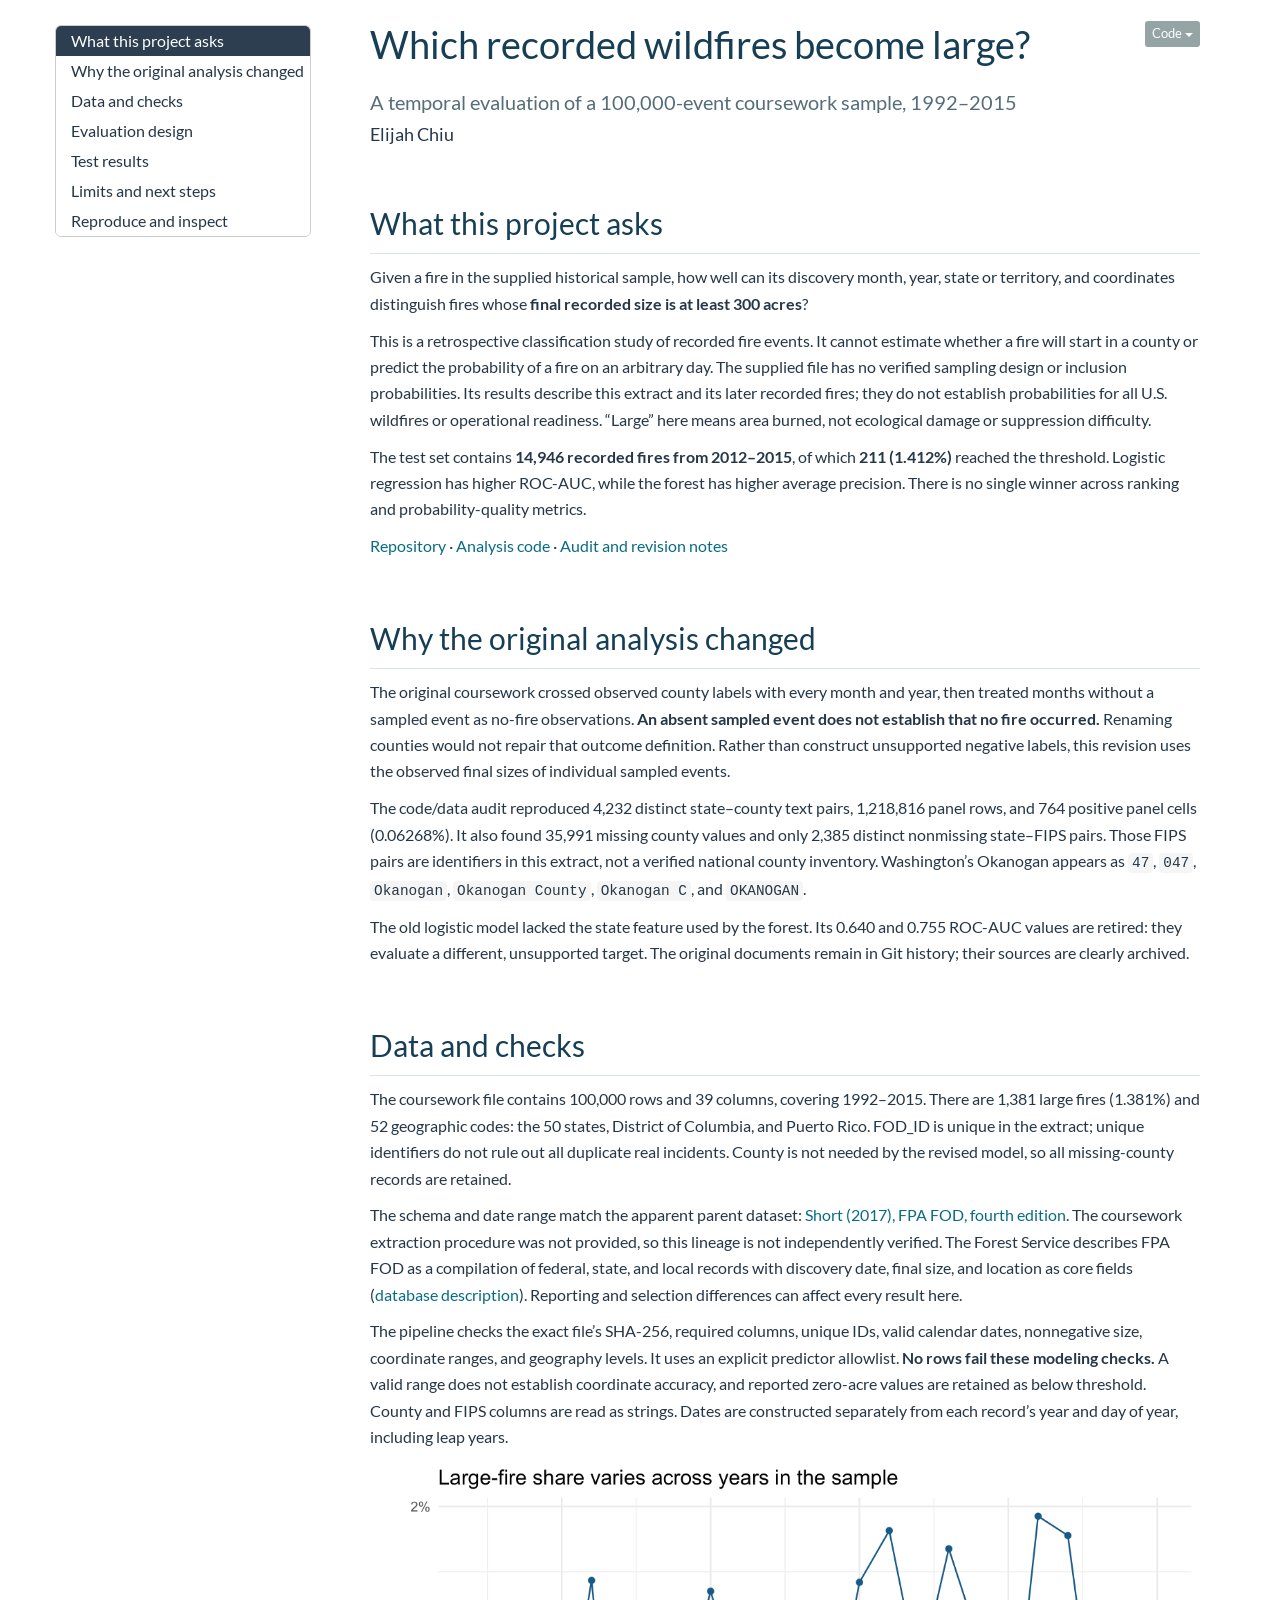
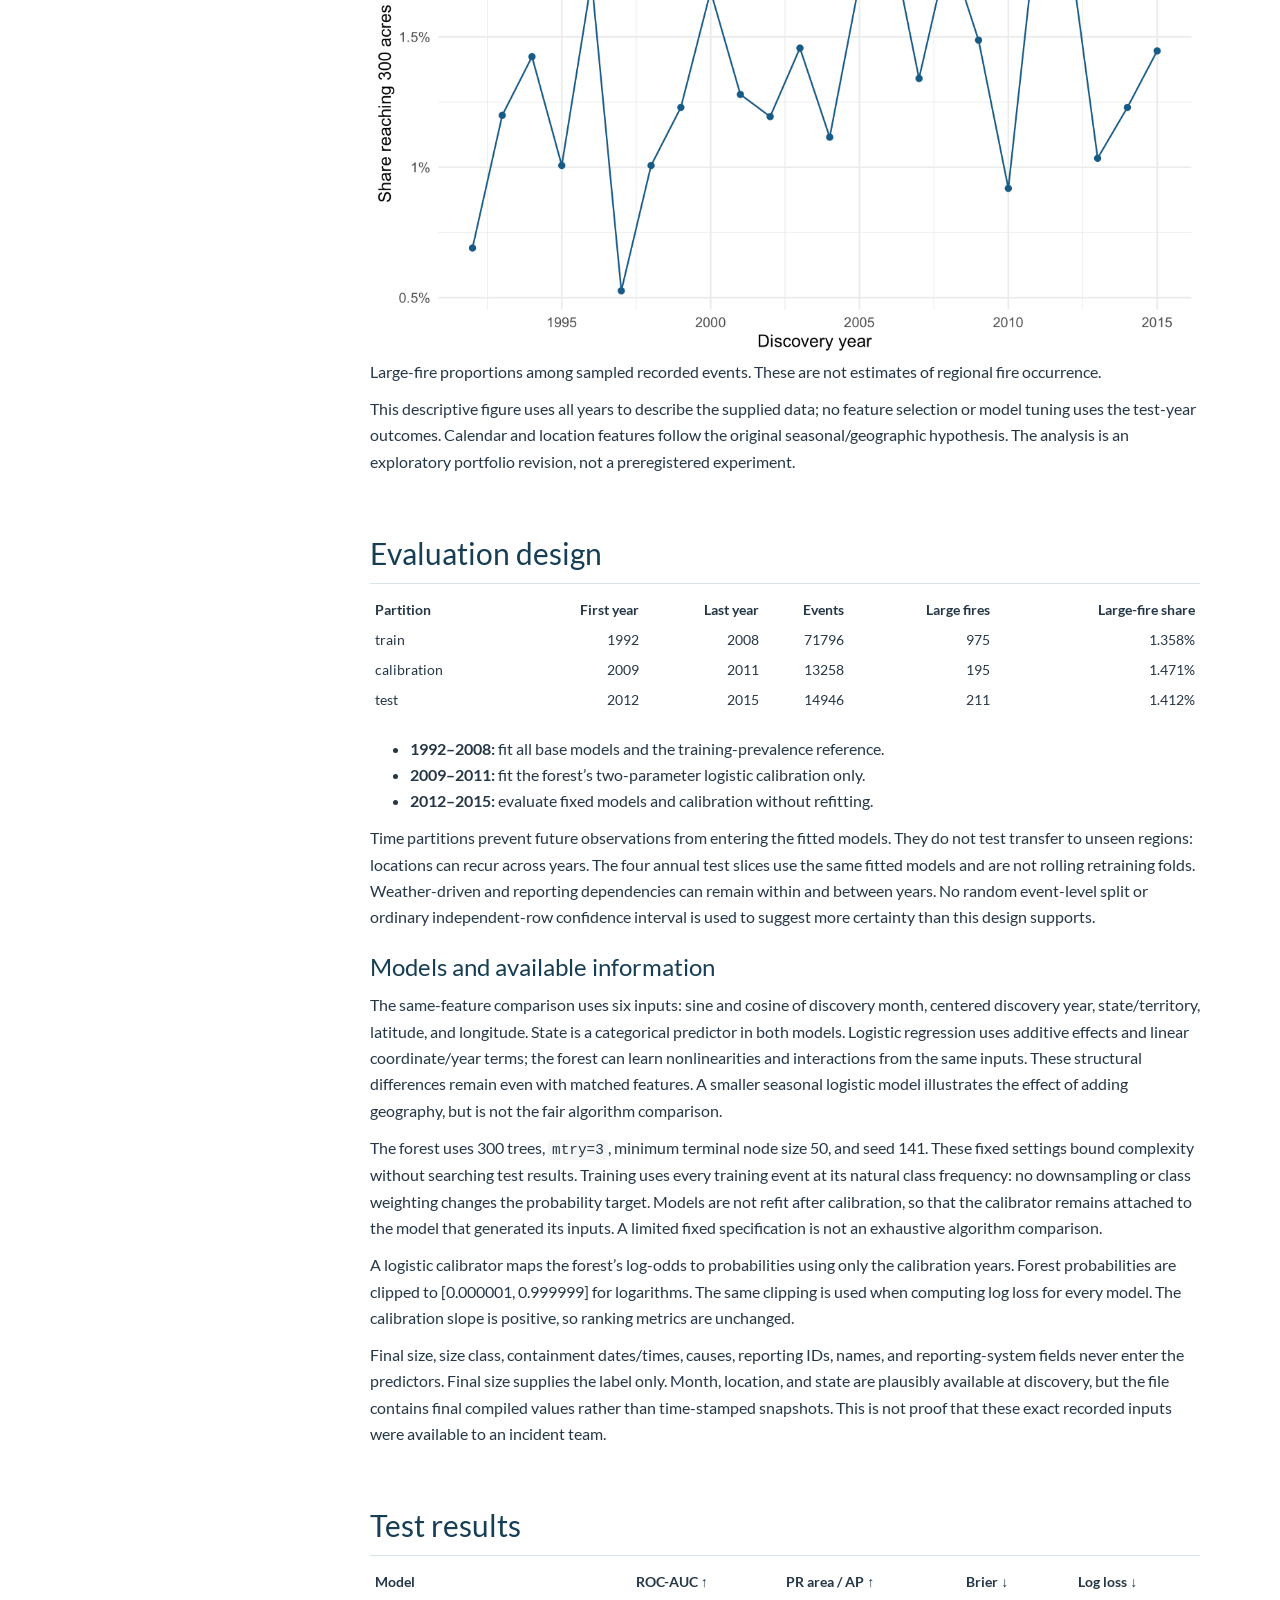
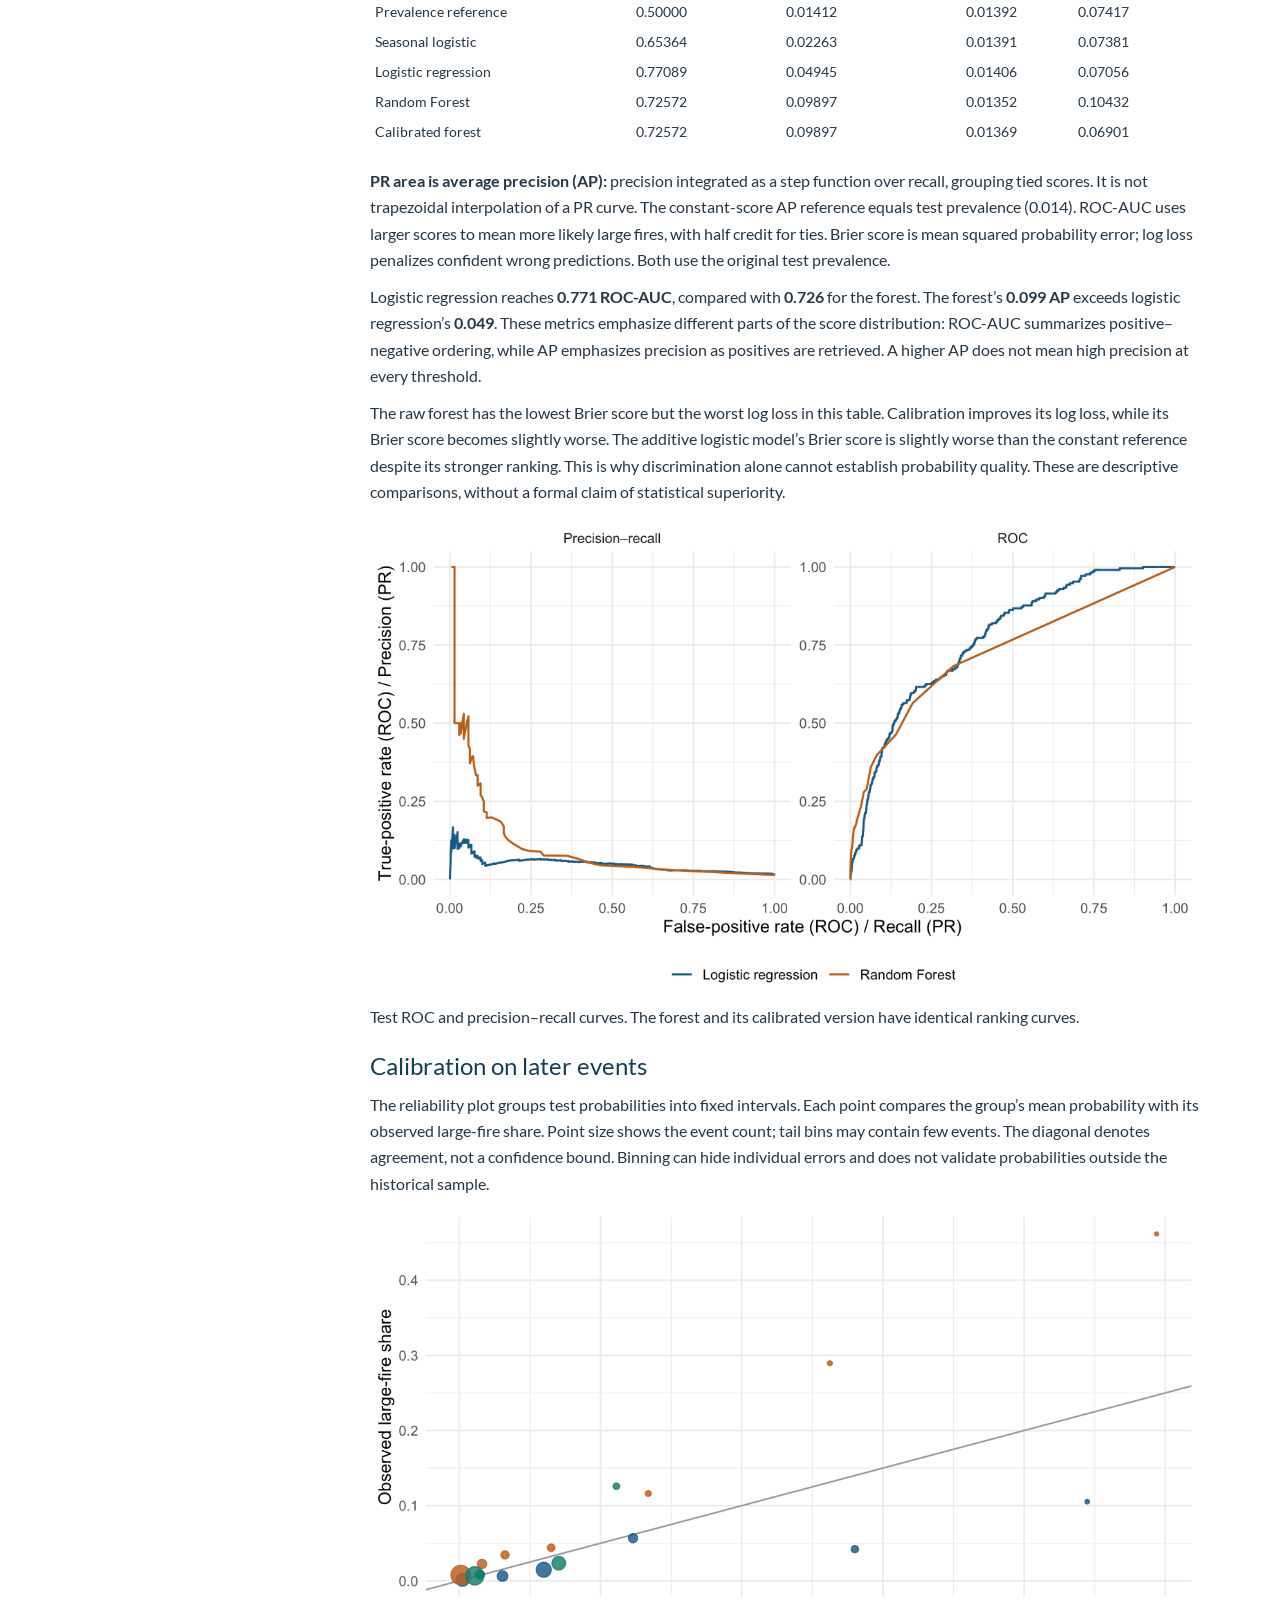
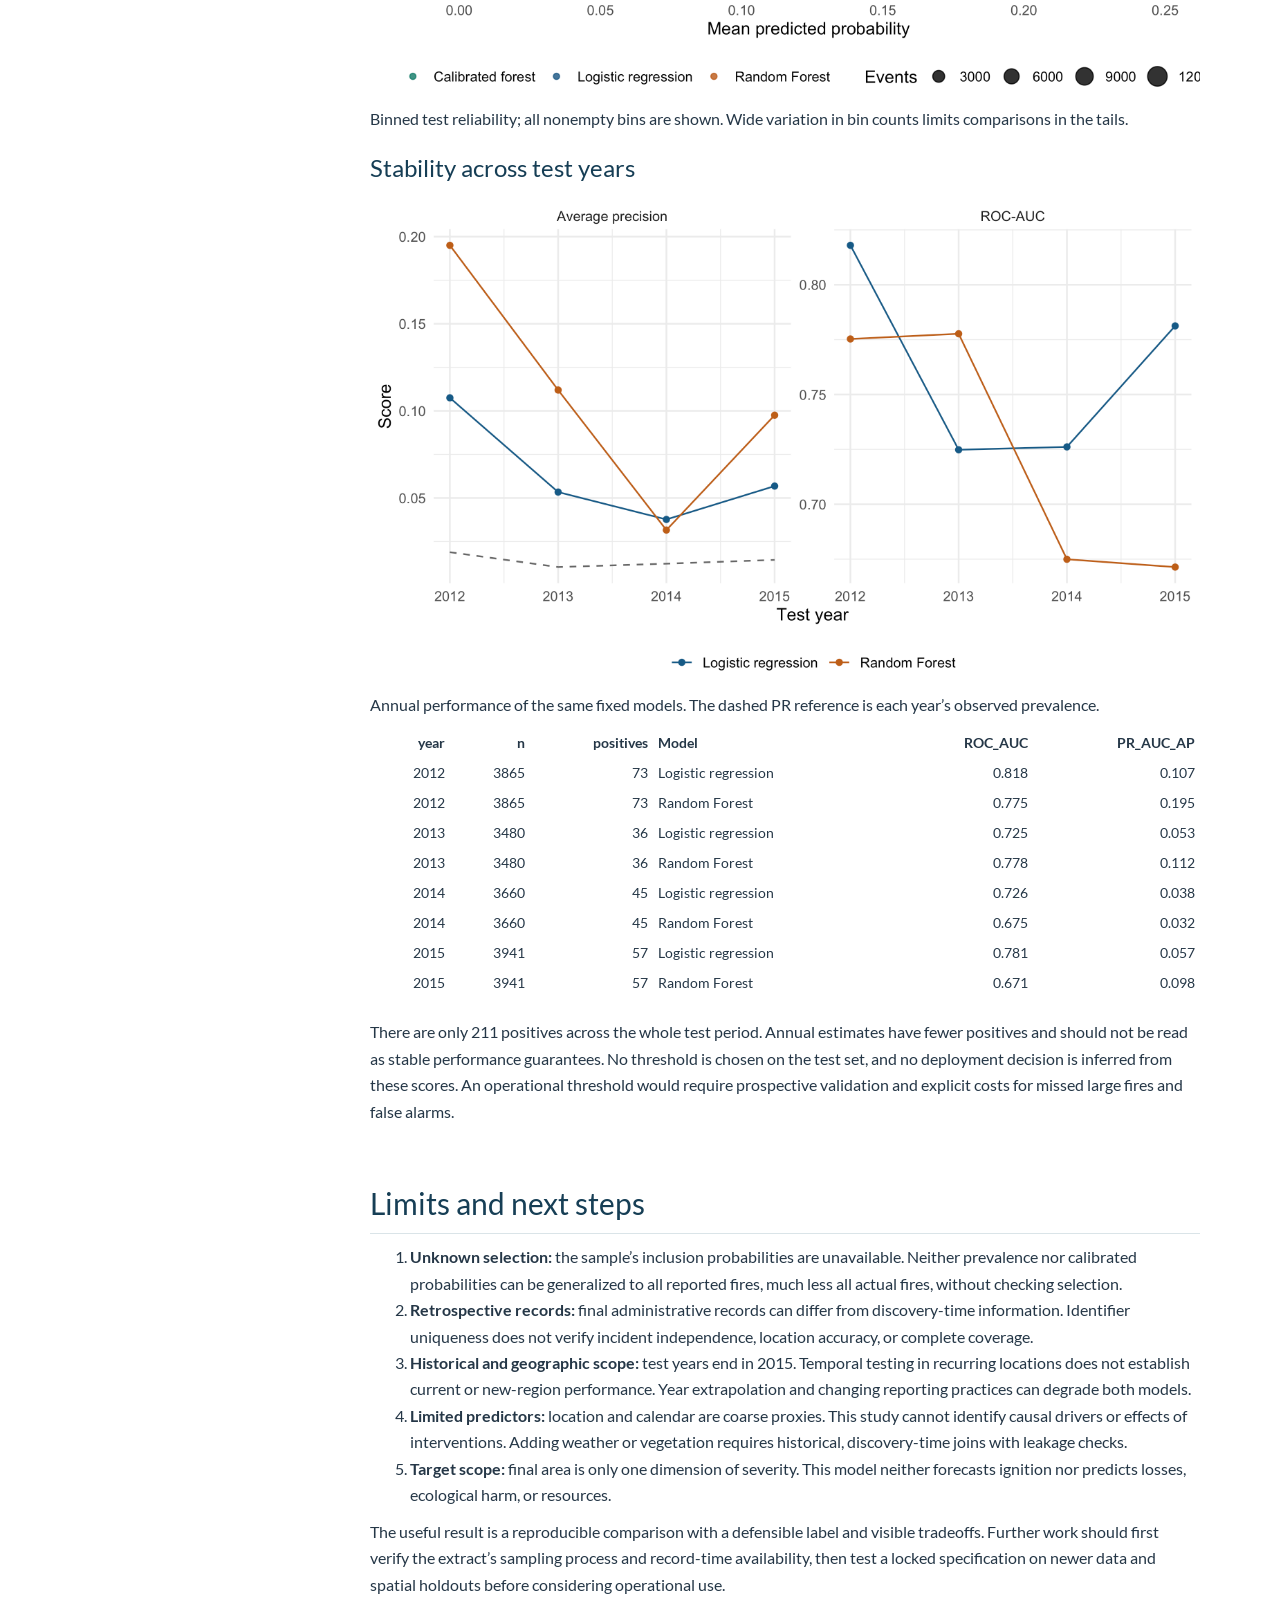
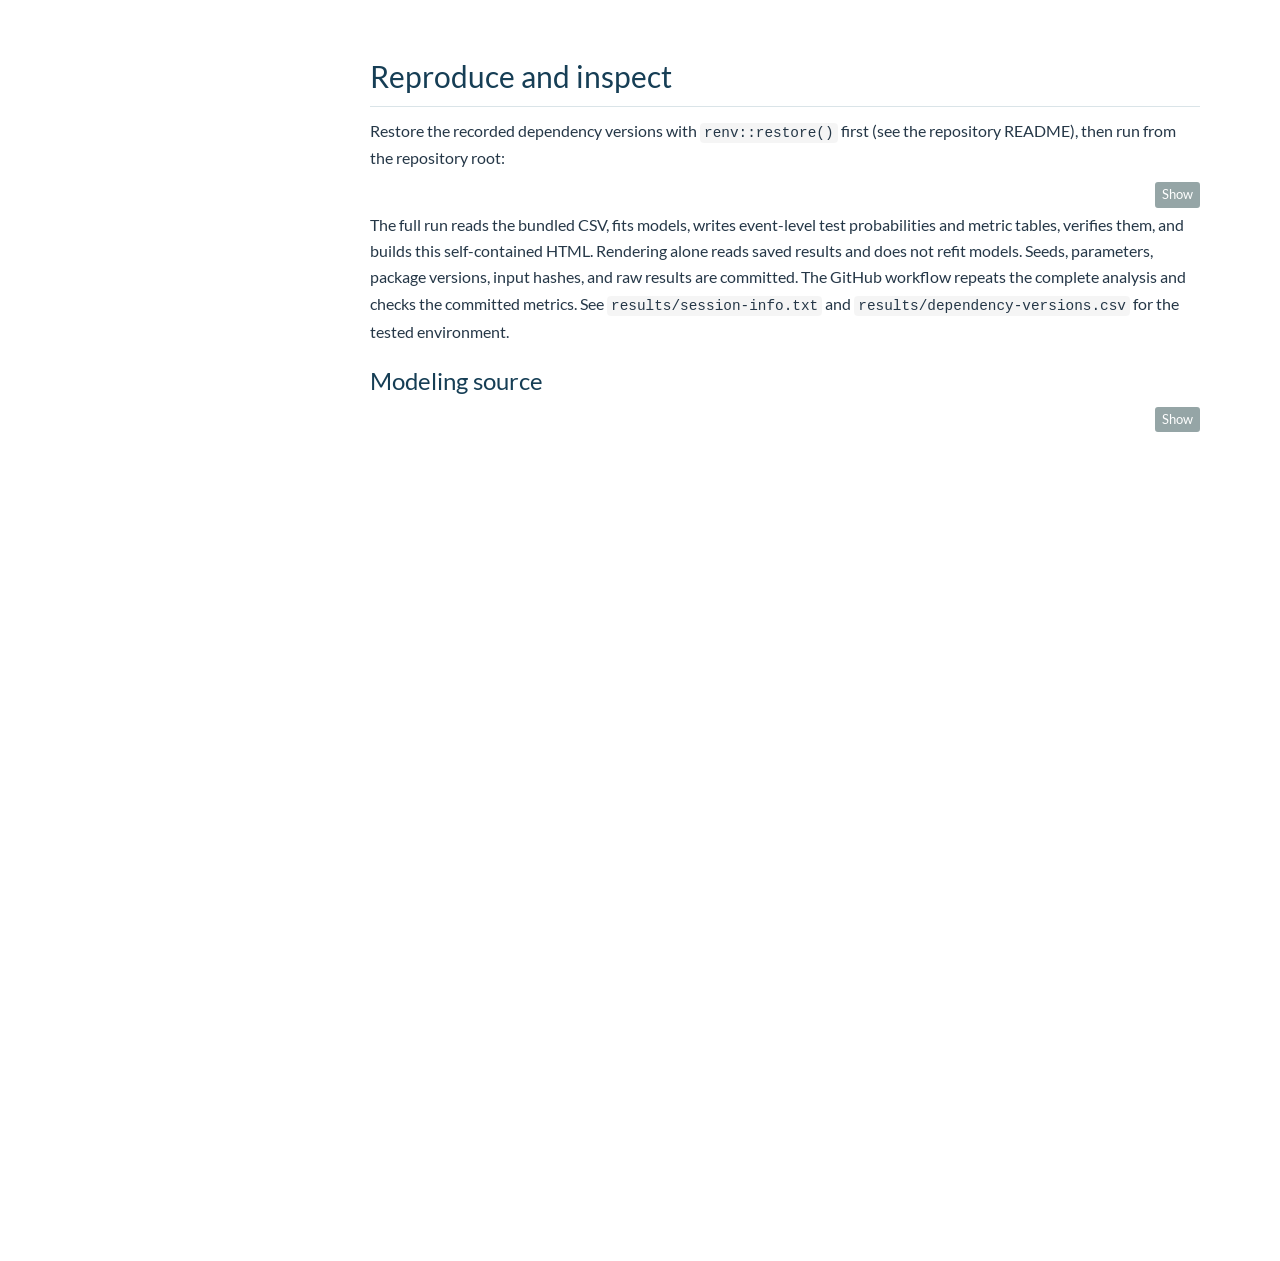
==== docs/index.html @ 8cebd6b5 "Rebuild wildfire study with defensible event labels and temporal evaluation" ====
<!DOCTYPE html>

<html>

<head>

<meta charset="utf-8" />
<meta name="generator" content="pandoc" />
<meta http-equiv="X-UA-Compatible" content="IE=EDGE" />


<meta name="author" content="Elijah Chiu" />


<title>Which recorded wildfires become large?</title>

<script>// Pandoc 2.9 adds attributes on both header and div. We remove the former (to
// be compatible with the behavior of Pandoc < 2.8).
document.addEventListener('DOMContentLoaded', function(e) {
  var hs = document.querySelectorAll("div.section[class*='level'] > :first-child");
  var i, h, a;
  for (i = 0; i < hs.length; i++) {
    h = hs[i];
    if (!/^h[1-6]$/i.test(h.tagName)) continue;  // it should be a header h1-h6
    a = h.attributes;
    while (a.length > 0) h.removeAttribute(a[0].name);
  }
});
</script>
<script>/*! jQuery v3.6.0 | (c) OpenJS Foundation and other contributors | jquery.org/license */
!function(e,t){"use strict";"object"==typeof module&&"object"==typeof module.exports?module.exports=e.document?t(e,!0):function(e){if(!e.document)throw new Error("jQuery requires a window with a document");return t(e)}:t(e)}("undefined"!=typeof window?window:this,function(C,e){"use strict";var t=[],r=Object.getPrototypeOf,s=t.slice,g=t.flat?function(e){return t.flat.call(e)}:function(e){return t.concat.apply([],e)},u=t.push,i=t.indexOf,n={},o=n.toString,v=n.hasOwnProperty,a=v.toString,l=a.call(Object),y={},m=function(e){return"function"==typeof e&&"number"!=typeof e.nodeType&&"function"!=typeof e.item},x=function(e){return null!=e&&e===e.window},E=C.document,c={type:!0,src:!0,nonce:!0,noModule:!0};function b(e,t,n){var r,i,o=(n=n||E).createElement("script");if(o.text=e,t)for(r in c)(i=t[r]||t.getAttribute&&t.getAttribute(r))&&o.setAttribute(r,i);n.head.appendChild(o).parentNode.removeChild(o)}function w(e){return null==e?e+"":"object"==typeof e||"function"==typeof e?n[o.call(e)]||"object":typeof e}var f="3.6.0",S=function(e,t){return new S.fn.init(e,t)};function p(e){var t=!!e&&"length"in e&&e.length,n=w(e);return!m(e)&&!x(e)&&("array"===n||0===t||"number"==typeof t&&0<t&&t-1 in e)}S.fn=S.prototype={jquery:f,constructor:S,length:0,toArray:function(){return s.call(this)},get:function(e){return null==e?s.call(this):e<0?this[e+this.length]:this[e]},pushStack:function(e){var t=S.merge(this.constructor(),e);return t.prevObject=this,t},each:function(e){return S.each(this,e)},map:function(n){return this.pushStack(S.map(this,function(e,t){return n.call(e,t,e)}))},slice:function(){return this.pushStack(s.apply(this,arguments))},first:function(){return this.eq(0)},last:function(){return this.eq(-1)},even:function(){return this.pushStack(S.grep(this,function(e,t){return(t+1)%2}))},odd:function(){return this.pushStack(S.grep(this,function(e,t){return t%2}))},eq:function(e){var t=this.length,n=+e+(e<0?t:0);return this.pushStack(0<=n&&n<t?[this[n]]:[])},end:function(){return this.prevObject||this.constructor()},push:u,sort:t.sort,splice:t.splice},S.extend=S.fn.extend=function(){var e,t,n,r,i,o,a=arguments[0]||{},s=1,u=arguments.length,l=!1;for("boolean"==typeof a&&(l=a,a=arguments[s]||{},s++),"object"==typeof a||m(a)||(a={}),s===u&&(a=this,s--);s<u;s++)if(null!=(e=arguments[s]))for(t in e)r=e[t],"__proto__"!==t&&a!==r&&(l&&r&&(S.isPlainObject(r)||(i=Array.isArray(r)))?(n=a[t],o=i&&!Array.isArray(n)?[]:i||S.isPlainObject(n)?n:{},i=!1,a[t]=S.extend(l,o,r)):void 0!==r&&(a[t]=r));return a},S.extend({expando:"jQuery"+(f+Math.random()).replace(/\D/g,""),isReady:!0,error:function(e){throw new Error(e)},noop:function(){},isPlainObject:function(e){var t,n;return!(!e||"[object Object]"!==o.call(e))&&(!(t=r(e))||"function"==typeof(n=v.call(t,"constructor")&&t.constructor)&&a.call(n)===l)},isEmptyObject:function(e){var t;for(t in e)return!1;return!0},globalEval:function(e,t,n){b(e,{nonce:t&&t.nonce},n)},each:function(e,t){var n,r=0;if(p(e)){for(n=e.length;r<n;r++)if(!1===t.call(e[r],r,e[r]))break}else for(r in e)if(!1===t.call(e[r],r,e[r]))break;return e},makeArray:function(e,t){var n=t||[];return null!=e&&(p(Object(e))?S.merge(n,"string"==typeof e?[e]:e):u.call(n,e)),n},inArray:function(e,t,n){return null==t?-1:i.call(t,e,n)},merge:function(e,t){for(var n=+t.length,r=0,i=e.length;r<n;r++)e[i++]=t[r];return e.length=i,e},grep:function(e,t,n){for(var r=[],i=0,o=e.length,a=!n;i<o;i++)!t(e[i],i)!==a&&r.push(e[i]);return r},map:function(e,t,n){var r,i,o=0,a=[];if(p(e))for(r=e.length;o<r;o++)null!=(i=t(e[o],o,n))&&a.push(i);else for(o in e)null!=(i=t(e[o],o,n))&&a.push(i);return g(a)},guid:1,support:y}),"function"==typeof Symbol&&(S.fn[Symbol.iterator]=t[Symbol.iterator]),S.each("Boolean Number String Function Array Date RegExp Object Error Symbol".split(" "),function(e,t){n["[object "+t+"]"]=t.toLowerCase()});var d=function(n){var e,d,b,o,i,h,f,g,w,u,l,T,C,a,E,v,s,c,y,S="sizzle"+1*new Date,p=n.document,k=0,r=0,m=ue(),x=ue(),A=ue(),N=ue(),j=function(e,t){return e===t&&(l=!0),0},D={}.hasOwnProperty,t=[],q=t.pop,L=t.push,H=t.push,O=t.slice,P=function(e,t){for(var n=0,r=e.length;n<r;n++)if(e[n]===t)return n;return-1},R="checked|selected|async|autofocus|autoplay|controls|defer|disabled|hidden|ismap|loop|multiple|open|readonly|required|scoped",M="[\\x20\\t\\r\\n\\f]",I="(?:\\\\[\\da-fA-F]{1,6}"+M+"?|\\\\[^\\r\\n\\f]|[\\w-]|[^\0-\\x7f])+",W="\\["+M+"*("+I+")(?:"+M+"*([*^$|!~]?=)"+M+"*(?:'((?:\\\\.|[^\\\\'])*)'|\"((?:\\\\.|[^\\\\\"])*)\"|("+I+"))|)"+M+"*\\]",F=":("+I+")(?:\\((('((?:\\\\.|[^\\\\'])*)'|\"((?:\\\\.|[^\\\\\"])*)\")|((?:\\\\.|[^\\\\()[\\]]|"+W+")*)|.*)\\)|)",B=new RegExp(M+"+","g"),$=new RegExp("^"+M+"+|((?:^|[^\\\\])(?:\\\\.)*)"+M+"+$","g"),_=new RegExp("^"+M+"*,"+M+"*"),z=new RegExp("^"+M+"*([>+~]|"+M+")"+M+"*"),U=new RegExp(M+"|>"),X=new RegExp(F),V=new RegExp("^"+I+"$"),G={ID:new RegExp("^#("+I+")"),CLASS:new RegExp("^\\.("+I+")"),TAG:new RegExp("^("+I+"|[*])"),ATTR:new RegExp("^"+W),PSEUDO:new RegExp("^"+F),CHILD:new RegExp("^:(only|first|last|nth|nth-last)-(child|of-type)(?:\\("+M+"*(even|odd|(([+-]|)(\\d*)n|)"+M+"*(?:([+-]|)"+M+"*(\\d+)|))"+M+"*\\)|)","i"),bool:new RegExp("^(?:"+R+")$","i"),needsContext:new RegExp("^"+M+"*[>+~]|:(even|odd|eq|gt|lt|nth|first|last)(?:\\("+M+"*((?:-\\d)?\\d*)"+M+"*\\)|)(?=[^-]|$)","i")},Y=/HTML$/i,Q=/^(?:input|select|textarea|button)$/i,J=/^h\d$/i,K=/^[^{]+\{\s*\[native \w/,Z=/^(?:#([\w-]+)|(\w+)|\.([\w-]+))$/,ee=/[+~]/,te=new RegExp("\\\\[\\da-fA-F]{1,6}"+M+"?|\\\\([^\\r\\n\\f])","g"),ne=function(e,t){var n="0x"+e.slice(1)-65536;return t||(n<0?String.fromCharCode(n+65536):String.fromCharCode(n>>10|55296,1023&n|56320))},re=/([\0-\x1f\x7f]|^-?\d)|^-$|[^\0-\x1f\x7f-\uFFFF\w-]/g,ie=function(e,t){return t?"\0"===e?"\ufffd":e.slice(0,-1)+"\\"+e.charCodeAt(e.length-1).toString(16)+" ":"\\"+e},oe=function(){T()},ae=be(function(e){return!0===e.disabled&&"fieldset"===e.nodeName.toLowerCase()},{dir:"parentNode",next:"legend"});try{H.apply(t=O.call(p.childNodes),p.childNodes),t[p.childNodes.length].nodeType}catch(e){H={apply:t.length?function(e,t){L.apply(e,O.call(t))}:function(e,t){var n=e.length,r=0;while(e[n++]=t[r++]);e.length=n-1}}}function se(t,e,n,r){var i,o,a,s,u,l,c,f=e&&e.ownerDocument,p=e?e.nodeType:9;if(n=n||[],"string"!=typeof t||!t||1!==p&&9!==p&&11!==p)return n;if(!r&&(T(e),e=e||C,E)){if(11!==p&&(u=Z.exec(t)))if(i=u[1]){if(9===p){if(!(a=e.getElementById(i)))return n;if(a.id===i)return n.push(a),n}else if(f&&(a=f.getElementById(i))&&y(e,a)&&a.id===i)return n.push(a),n}else{if(u[2])return H.apply(n,e.getElementsByTagName(t)),n;if((i=u[3])&&d.getElementsByClassName&&e.getElementsByClassName)return H.apply(n,e.getElementsByClassName(i)),n}if(d.qsa&&!N[t+" "]&&(!v||!v.test(t))&&(1!==p||"object"!==e.nodeName.toLowerCase())){if(c=t,f=e,1===p&&(U.test(t)||z.test(t))){(f=ee.test(t)&&ye(e.parentNode)||e)===e&&d.scope||((s=e.getAttribute("id"))?s=s.replace(re,ie):e.setAttribute("id",s=S)),o=(l=h(t)).length;while(o--)l[o]=(s?"#"+s:":scope")+" "+xe(l[o]);c=l.join(",")}try{return H.apply(n,f.querySelectorAll(c)),n}catch(e){N(t,!0)}finally{s===S&&e.removeAttribute("id")}}}return g(t.replace($,"$1"),e,n,r)}function ue(){var r=[];return function e(t,n){return r.push(t+" ")>b.cacheLength&&delete e[r.shift()],e[t+" "]=n}}function le(e){return e[S]=!0,e}function ce(e){var t=C.createElement("fieldset");try{return!!e(t)}catch(e){return!1}finally{t.parentNode&&t.parentNode.removeChild(t),t=null}}function fe(e,t){var n=e.split("|"),r=n.length;while(r--)b.attrHandle[n[r]]=t}function pe(e,t){var n=t&&e,r=n&&1===e.nodeType&&1===t.nodeType&&e.sourceIndex-t.sourceIndex;if(r)return r;if(n)while(n=n.nextSibling)if(n===t)return-1;return e?1:-1}function de(t){return function(e){return"input"===e.nodeName.toLowerCase()&&e.type===t}}function he(n){return function(e){var t=e.nodeName.toLowerCase();return("input"===t||"button"===t)&&e.type===n}}function ge(t){return function(e){return"form"in e?e.parentNode&&!1===e.disabled?"label"in e?"label"in e.parentNode?e.parentNode.disabled===t:e.disabled===t:e.isDisabled===t||e.isDisabled!==!t&&ae(e)===t:e.disabled===t:"label"in e&&e.disabled===t}}function ve(a){return le(function(o){return o=+o,le(function(e,t){var n,r=a([],e.length,o),i=r.length;while(i--)e[n=r[i]]&&(e[n]=!(t[n]=e[n]))})})}function ye(e){return e&&"undefined"!=typeof e.getElementsByTagName&&e}for(e in d=se.support={},i=se.isXML=function(e){var t=e&&e.namespaceURI,n=e&&(e.ownerDocument||e).documentElement;return!Y.test(t||n&&n.nodeName||"HTML")},T=se.setDocument=function(e){var t,n,r=e?e.ownerDocument||e:p;return r!=C&&9===r.nodeType&&r.documentElement&&(a=(C=r).documentElement,E=!i(C),p!=C&&(n=C.defaultView)&&n.top!==n&&(n.addEventListener?n.addEventListener("unload",oe,!1):n.attachEvent&&n.attachEvent("onunload",oe)),d.scope=ce(function(e){return a.appendChild(e).appendChild(C.createElement("div")),"undefined"!=typeof e.querySelectorAll&&!e.querySelectorAll(":scope fieldset div").length}),d.attributes=ce(function(e){return e.className="i",!e.getAttribute("className")}),d.getElementsByTagName=ce(function(e){return e.appendChild(C.createComment("")),!e.getElementsByTagName("*").length}),d.getElementsByClassName=K.test(C.getElementsByClassName),d.getById=ce(function(e){return a.appendChild(e).id=S,!C.getElementsByName||!C.getElementsByName(S).length}),d.getById?(b.filter.ID=function(e){var t=e.replace(te,ne);return function(e){return e.getAttribute("id")===t}},b.find.ID=function(e,t){if("undefined"!=typeof t.getElementById&&E){var n=t.getElementById(e);return n?[n]:[]}}):(b.filter.ID=function(e){var n=e.replace(te,ne);return function(e){var t="undefined"!=typeof e.getAttributeNode&&e.getAttributeNode("id");return t&&t.value===n}},b.find.ID=function(e,t){if("undefined"!=typeof t.getElementById&&E){var n,r,i,o=t.getElementById(e);if(o){if((n=o.getAttributeNode("id"))&&n.value===e)return[o];i=t.getElementsByName(e),r=0;while(o=i[r++])if((n=o.getAttributeNode("id"))&&n.value===e)return[o]}return[]}}),b.find.TAG=d.getElementsByTagName?function(e,t){return"undefined"!=typeof t.getElementsByTagName?t.getElementsByTagName(e):d.qsa?t.querySelectorAll(e):void 0}:function(e,t){var n,r=[],i=0,o=t.getElementsByTagName(e);if("*"===e){while(n=o[i++])1===n.nodeType&&r.push(n);return r}return o},b.find.CLASS=d.getElementsByClassName&&function(e,t){if("undefined"!=typeof t.getElementsByClassName&&E)return t.getElementsByClassName(e)},s=[],v=[],(d.qsa=K.test(C.querySelectorAll))&&(ce(function(e){var t;a.appendChild(e).innerHTML="<a id='"+S+"'></a><select id='"+S+"-\r\\' msallowcapture=''><option selected=''></option></select>",e.querySelectorAll("[msallowcapture^='']").length&&v.push("[*^$]="+M+"*(?:''|\"\")"),e.querySelectorAll("[selected]").length||v.push("\\["+M+"*(?:value|"+R+")"),e.querySelectorAll("[id~="+S+"-]").length||v.push("~="),(t=C.createElement("input")).setAttribute("name",""),e.appendChild(t),e.querySelectorAll("[name='']").length||v.push("\\["+M+"*name"+M+"*="+M+"*(?:''|\"\")"),e.querySelectorAll(":checked").length||v.push(":checked"),e.querySelectorAll("a#"+S+"+*").length||v.push(".#.+[+~]"),e.querySelectorAll("\\\f"),v.push("[\\r\\n\\f]")}),ce(function(e){e.innerHTML="<a href='' disabled='disabled'></a><select disabled='disabled'><option/></select>";var t=C.createElement("input");t.setAttribute("type","hidden"),e.appendChild(t).setAttribute("name","D"),e.querySelectorAll("[name=d]").length&&v.push("name"+M+"*[*^$|!~]?="),2!==e.querySelectorAll(":enabled").length&&v.push(":enabled",":disabled"),a.appendChild(e).disabled=!0,2!==e.querySelectorAll(":disabled").length&&v.push(":enabled",":disabled"),e.querySelectorAll("*,:x"),v.push(",.*:")})),(d.matchesSelector=K.test(c=a.matches||a.webkitMatchesSelector||a.mozMatchesSelector||a.oMatchesSelector||a.msMatchesSelector))&&ce(function(e){d.disconnectedMatch=c.call(e,"*"),c.call(e,"[s!='']:x"),s.push("!=",F)}),v=v.length&&new RegExp(v.join("|")),s=s.length&&new RegExp(s.join("|")),t=K.test(a.compareDocumentPosition),y=t||K.test(a.contains)?function(e,t){var n=9===e.nodeType?e.documentElement:e,r=t&&t.parentNode;return e===r||!(!r||1!==r.nodeType||!(n.contains?n.contains(r):e.compareDocumentPosition&&16&e.compareDocumentPosition(r)))}:function(e,t){if(t)while(t=t.parentNode)if(t===e)return!0;return!1},j=t?function(e,t){if(e===t)return l=!0,0;var n=!e.compareDocumentPosition-!t.compareDocumentPosition;return n||(1&(n=(e.ownerDocument||e)==(t.ownerDocument||t)?e.compareDocumentPosition(t):1)||!d.sortDetached&&t.compareDocumentPosition(e)===n?e==C||e.ownerDocument==p&&y(p,e)?-1:t==C||t.ownerDocument==p&&y(p,t)?1:u?P(u,e)-P(u,t):0:4&n?-1:1)}:function(e,t){if(e===t)return l=!0,0;var n,r=0,i=e.parentNode,o=t.parentNode,a=[e],s=[t];if(!i||!o)return e==C?-1:t==C?1:i?-1:o?1:u?P(u,e)-P(u,t):0;if(i===o)return pe(e,t);n=e;while(n=n.parentNode)a.unshift(n);n=t;while(n=n.parentNode)s.unshift(n);while(a[r]===s[r])r++;return r?pe(a[r],s[r]):a[r]==p?-1:s[r]==p?1:0}),C},se.matches=function(e,t){return se(e,null,null,t)},se.matchesSelector=function(e,t){if(T(e),d.matchesSelector&&E&&!N[t+" "]&&(!s||!s.test(t))&&(!v||!v.test(t)))try{var n=c.call(e,t);if(n||d.disconnectedMatch||e.document&&11!==e.document.nodeType)return n}catch(e){N(t,!0)}return 0<se(t,C,null,[e]).length},se.contains=function(e,t){return(e.ownerDocument||e)!=C&&T(e),y(e,t)},se.attr=function(e,t){(e.ownerDocument||e)!=C&&T(e);var n=b.attrHandle[t.toLowerCase()],r=n&&D.call(b.attrHandle,t.toLowerCase())?n(e,t,!E):void 0;return void 0!==r?r:d.attributes||!E?e.getAttribute(t):(r=e.getAttributeNode(t))&&r.specified?r.value:null},se.escape=function(e){return(e+"").replace(re,ie)},se.error=function(e){throw new Error("Syntax error, unrecognized expression: "+e)},se.uniqueSort=function(e){var t,n=[],r=0,i=0;if(l=!d.detectDuplicates,u=!d.sortStable&&e.slice(0),e.sort(j),l){while(t=e[i++])t===e[i]&&(r=n.push(i));while(r--)e.splice(n[r],1)}return u=null,e},o=se.getText=function(e){var t,n="",r=0,i=e.nodeType;if(i){if(1===i||9===i||11===i){if("string"==typeof e.textContent)return e.textContent;for(e=e.firstChild;e;e=e.nextSibling)n+=o(e)}else if(3===i||4===i)return e.nodeValue}else while(t=e[r++])n+=o(t);return n},(b=se.selectors={cacheLength:50,createPseudo:le,match:G,attrHandle:{},find:{},relative:{">":{dir:"parentNode",first:!0}," ":{dir:"parentNode"},"+":{dir:"previousSibling",first:!0},"~":{dir:"previousSibling"}},preFilter:{ATTR:function(e){return e[1]=e[1].replace(te,ne),e[3]=(e[3]||e[4]||e[5]||"").replace(te,ne),"~="===e[2]&&(e[3]=" "+e[3]+" "),e.slice(0,4)},CHILD:function(e){return e[1]=e[1].toLowerCase(),"nth"===e[1].slice(0,3)?(e[3]||se.error(e[0]),e[4]=+(e[4]?e[5]+(e[6]||1):2*("even"===e[3]||"odd"===e[3])),e[5]=+(e[7]+e[8]||"odd"===e[3])):e[3]&&se.error(e[0]),e},PSEUDO:function(e){var t,n=!e[6]&&e[2];return G.CHILD.test(e[0])?null:(e[3]?e[2]=e[4]||e[5]||"":n&&X.test(n)&&(t=h(n,!0))&&(t=n.indexOf(")",n.length-t)-n.length)&&(e[0]=e[0].slice(0,t),e[2]=n.slice(0,t)),e.slice(0,3))}},filter:{TAG:function(e){var t=e.replace(te,ne).toLowerCase();return"*"===e?function(){return!0}:function(e){return e.nodeName&&e.nodeName.toLowerCase()===t}},CLASS:function(e){var t=m[e+" "];return t||(t=new RegExp("(^|"+M+")"+e+"("+M+"|$)"))&&m(e,function(e){return t.test("string"==typeof e.className&&e.className||"undefined"!=typeof e.getAttribute&&e.getAttribute("class")||"")})},ATTR:function(n,r,i){return function(e){var t=se.attr(e,n);return null==t?"!="===r:!r||(t+="","="===r?t===i:"!="===r?t!==i:"^="===r?i&&0===t.indexOf(i):"*="===r?i&&-1<t.indexOf(i):"$="===r?i&&t.slice(-i.length)===i:"~="===r?-1<(" "+t.replace(B," ")+" ").indexOf(i):"|="===r&&(t===i||t.slice(0,i.length+1)===i+"-"))}},CHILD:function(h,e,t,g,v){var y="nth"!==h.slice(0,3),m="last"!==h.slice(-4),x="of-type"===e;return 1===g&&0===v?function(e){return!!e.parentNode}:function(e,t,n){var r,i,o,a,s,u,l=y!==m?"nextSibling":"previousSibling",c=e.parentNode,f=x&&e.nodeName.toLowerCase(),p=!n&&!x,d=!1;if(c){if(y){while(l){a=e;while(a=a[l])if(x?a.nodeName.toLowerCase()===f:1===a.nodeType)return!1;u=l="only"===h&&!u&&"nextSibling"}return!0}if(u=[m?c.firstChild:c.lastChild],m&&p){d=(s=(r=(i=(o=(a=c)[S]||(a[S]={}))[a.uniqueID]||(o[a.uniqueID]={}))[h]||[])[0]===k&&r[1])&&r[2],a=s&&c.childNodes[s];while(a=++s&&a&&a[l]||(d=s=0)||u.pop())if(1===a.nodeType&&++d&&a===e){i[h]=[k,s,d];break}}else if(p&&(d=s=(r=(i=(o=(a=e)[S]||(a[S]={}))[a.uniqueID]||(o[a.uniqueID]={}))[h]||[])[0]===k&&r[1]),!1===d)while(a=++s&&a&&a[l]||(d=s=0)||u.pop())if((x?a.nodeName.toLowerCase()===f:1===a.nodeType)&&++d&&(p&&((i=(o=a[S]||(a[S]={}))[a.uniqueID]||(o[a.uniqueID]={}))[h]=[k,d]),a===e))break;return(d-=v)===g||d%g==0&&0<=d/g}}},PSEUDO:function(e,o){var t,a=b.pseudos[e]||b.setFilters[e.toLowerCase()]||se.error("unsupported pseudo: "+e);return a[S]?a(o):1<a.length?(t=[e,e,"",o],b.setFilters.hasOwnProperty(e.toLowerCase())?le(function(e,t){var n,r=a(e,o),i=r.length;while(i--)e[n=P(e,r[i])]=!(t[n]=r[i])}):function(e){return a(e,0,t)}):a}},pseudos:{not:le(function(e){var r=[],i=[],s=f(e.replace($,"$1"));return s[S]?le(function(e,t,n,r){var i,o=s(e,null,r,[]),a=e.length;while(a--)(i=o[a])&&(e[a]=!(t[a]=i))}):function(e,t,n){return r[0]=e,s(r,null,n,i),r[0]=null,!i.pop()}}),has:le(function(t){return function(e){return 0<se(t,e).length}}),contains:le(function(t){return t=t.replace(te,ne),function(e){return-1<(e.textContent||o(e)).indexOf(t)}}),lang:le(function(n){return V.test(n||"")||se.error("unsupported lang: "+n),n=n.replace(te,ne).toLowerCase(),function(e){var t;do{if(t=E?e.lang:e.getAttribute("xml:lang")||e.getAttribute("lang"))return(t=t.toLowerCase())===n||0===t.indexOf(n+"-")}while((e=e.parentNode)&&1===e.nodeType);return!1}}),target:function(e){var t=n.location&&n.location.hash;return t&&t.slice(1)===e.id},root:function(e){return e===a},focus:function(e){return e===C.activeElement&&(!C.hasFocus||C.hasFocus())&&!!(e.type||e.href||~e.tabIndex)},enabled:ge(!1),disabled:ge(!0),checked:function(e){var t=e.nodeName.toLowerCase();return"input"===t&&!!e.checked||"option"===t&&!!e.selected},selected:function(e){return e.parentNode&&e.parentNode.selectedIndex,!0===e.selected},empty:function(e){for(e=e.firstChild;e;e=e.nextSibling)if(e.nodeType<6)return!1;return!0},parent:function(e){return!b.pseudos.empty(e)},header:function(e){return J.test(e.nodeName)},input:function(e){return Q.test(e.nodeName)},button:function(e){var t=e.nodeName.toLowerCase();return"input"===t&&"button"===e.type||"button"===t},text:function(e){var t;return"input"===e.nodeName.toLowerCase()&&"text"===e.type&&(null==(t=e.getAttribute("type"))||"text"===t.toLowerCase())},first:ve(function(){return[0]}),last:ve(function(e,t){return[t-1]}),eq:ve(function(e,t,n){return[n<0?n+t:n]}),even:ve(function(e,t){for(var n=0;n<t;n+=2)e.push(n);return e}),odd:ve(function(e,t){for(var n=1;n<t;n+=2)e.push(n);return e}),lt:ve(function(e,t,n){for(var r=n<0?n+t:t<n?t:n;0<=--r;)e.push(r);return e}),gt:ve(function(e,t,n){for(var r=n<0?n+t:n;++r<t;)e.push(r);return e})}}).pseudos.nth=b.pseudos.eq,{radio:!0,checkbox:!0,file:!0,password:!0,image:!0})b.pseudos[e]=de(e);for(e in{submit:!0,reset:!0})b.pseudos[e]=he(e);function me(){}function xe(e){for(var t=0,n=e.length,r="";t<n;t++)r+=e[t].value;return r}function be(s,e,t){var u=e.dir,l=e.next,c=l||u,f=t&&"parentNode"===c,p=r++;return e.first?function(e,t,n){while(e=e[u])if(1===e.nodeType||f)return s(e,t,n);return!1}:function(e,t,n){var r,i,o,a=[k,p];if(n){while(e=e[u])if((1===e.nodeType||f)&&s(e,t,n))return!0}else while(e=e[u])if(1===e.nodeType||f)if(i=(o=e[S]||(e[S]={}))[e.uniqueID]||(o[e.uniqueID]={}),l&&l===e.nodeName.toLowerCase())e=e[u]||e;else{if((r=i[c])&&r[0]===k&&r[1]===p)return a[2]=r[2];if((i[c]=a)[2]=s(e,t,n))return!0}return!1}}function we(i){return 1<i.length?function(e,t,n){var r=i.length;while(r--)if(!i[r](e,t,n))return!1;return!0}:i[0]}function Te(e,t,n,r,i){for(var o,a=[],s=0,u=e.length,l=null!=t;s<u;s++)(o=e[s])&&(n&&!n(o,r,i)||(a.push(o),l&&t.push(s)));return a}function Ce(d,h,g,v,y,e){return v&&!v[S]&&(v=Ce(v)),y&&!y[S]&&(y=Ce(y,e)),le(function(e,t,n,r){var i,o,a,s=[],u=[],l=t.length,c=e||function(e,t,n){for(var r=0,i=t.length;r<i;r++)se(e,t[r],n);return n}(h||"*",n.nodeType?[n]:n,[]),f=!d||!e&&h?c:Te(c,s,d,n,r),p=g?y||(e?d:l||v)?[]:t:f;if(g&&g(f,p,n,r),v){i=Te(p,u),v(i,[],n,r),o=i.length;while(o--)(a=i[o])&&(p[u[o]]=!(f[u[o]]=a))}if(e){if(y||d){if(y){i=[],o=p.length;while(o--)(a=p[o])&&i.push(f[o]=a);y(null,p=[],i,r)}o=p.length;while(o--)(a=p[o])&&-1<(i=y?P(e,a):s[o])&&(e[i]=!(t[i]=a))}}else p=Te(p===t?p.splice(l,p.length):p),y?y(null,t,p,r):H.apply(t,p)})}function Ee(e){for(var i,t,n,r=e.length,o=b.relative[e[0].type],a=o||b.relative[" "],s=o?1:0,u=be(function(e){return e===i},a,!0),l=be(function(e){return-1<P(i,e)},a,!0),c=[function(e,t,n){var r=!o&&(n||t!==w)||((i=t).nodeType?u(e,t,n):l(e,t,n));return i=null,r}];s<r;s++)if(t=b.relative[e[s].type])c=[be(we(c),t)];else{if((t=b.filter[e[s].type].apply(null,e[s].matches))[S]){for(n=++s;n<r;n++)if(b.relative[e[n].type])break;return Ce(1<s&&we(c),1<s&&xe(e.slice(0,s-1).concat({value:" "===e[s-2].type?"*":""})).replace($,"$1"),t,s<n&&Ee(e.slice(s,n)),n<r&&Ee(e=e.slice(n)),n<r&&xe(e))}c.push(t)}return we(c)}return me.prototype=b.filters=b.pseudos,b.setFilters=new me,h=se.tokenize=function(e,t){var n,r,i,o,a,s,u,l=x[e+" "];if(l)return t?0:l.slice(0);a=e,s=[],u=b.preFilter;while(a){for(o in n&&!(r=_.exec(a))||(r&&(a=a.slice(r[0].length)||a),s.push(i=[])),n=!1,(r=z.exec(a))&&(n=r.shift(),i.push({value:n,type:r[0].replace($," ")}),a=a.slice(n.length)),b.filter)!(r=G[o].exec(a))||u[o]&&!(r=u[o](r))||(n=r.shift(),i.push({value:n,type:o,matches:r}),a=a.slice(n.length));if(!n)break}return t?a.length:a?se.error(e):x(e,s).slice(0)},f=se.compile=function(e,t){var n,v,y,m,x,r,i=[],o=[],a=A[e+" "];if(!a){t||(t=h(e)),n=t.length;while(n--)(a=Ee(t[n]))[S]?i.push(a):o.push(a);(a=A(e,(v=o,m=0<(y=i).length,x=0<v.length,r=function(e,t,n,r,i){var o,a,s,u=0,l="0",c=e&&[],f=[],p=w,d=e||x&&b.find.TAG("*",i),h=k+=null==p?1:Math.random()||.1,g=d.length;for(i&&(w=t==C||t||i);l!==g&&null!=(o=d[l]);l++){if(x&&o){a=0,t||o.ownerDocument==C||(T(o),n=!E);while(s=v[a++])if(s(o,t||C,n)){r.push(o);break}i&&(k=h)}m&&((o=!s&&o)&&u--,e&&c.push(o))}if(u+=l,m&&l!==u){a=0;while(s=y[a++])s(c,f,t,n);if(e){if(0<u)while(l--)c[l]||f[l]||(f[l]=q.call(r));f=Te(f)}H.apply(r,f),i&&!e&&0<f.length&&1<u+y.length&&se.uniqueSort(r)}return i&&(k=h,w=p),c},m?le(r):r))).selector=e}return a},g=se.select=function(e,t,n,r){var i,o,a,s,u,l="function"==typeof e&&e,c=!r&&h(e=l.selector||e);if(n=n||[],1===c.length){if(2<(o=c[0]=c[0].slice(0)).length&&"ID"===(a=o[0]).type&&9===t.nodeType&&E&&b.relative[o[1].type]){if(!(t=(b.find.ID(a.matches[0].replace(te,ne),t)||[])[0]))return n;l&&(t=t.parentNode),e=e.slice(o.shift().value.length)}i=G.needsContext.test(e)?0:o.length;while(i--){if(a=o[i],b.relative[s=a.type])break;if((u=b.find[s])&&(r=u(a.matches[0].replace(te,ne),ee.test(o[0].type)&&ye(t.parentNode)||t))){if(o.splice(i,1),!(e=r.length&&xe(o)))return H.apply(n,r),n;break}}}return(l||f(e,c))(r,t,!E,n,!t||ee.test(e)&&ye(t.parentNode)||t),n},d.sortStable=S.split("").sort(j).join("")===S,d.detectDuplicates=!!l,T(),d.sortDetached=ce(function(e){return 1&e.compareDocumentPosition(C.createElement("fieldset"))}),ce(function(e){return e.innerHTML="<a href='#'></a>","#"===e.firstChild.getAttribute("href")})||fe("type|href|height|width",function(e,t,n){if(!n)return e.getAttribute(t,"type"===t.toLowerCase()?1:2)}),d.attributes&&ce(function(e){return e.innerHTML="<input/>",e.firstChild.setAttribute("value",""),""===e.firstChild.getAttribute("value")})||fe("value",function(e,t,n){if(!n&&"input"===e.nodeName.toLowerCase())return e.defaultValue}),ce(function(e){return null==e.getAttribute("disabled")})||fe(R,function(e,t,n){var r;if(!n)return!0===e[t]?t.toLowerCase():(r=e.getAttributeNode(t))&&r.specified?r.value:null}),se}(C);S.find=d,S.expr=d.selectors,S.expr[":"]=S.expr.pseudos,S.uniqueSort=S.unique=d.uniqueSort,S.text=d.getText,S.isXMLDoc=d.isXML,S.contains=d.contains,S.escapeSelector=d.escape;var h=function(e,t,n){var r=[],i=void 0!==n;while((e=e[t])&&9!==e.nodeType)if(1===e.nodeType){if(i&&S(e).is(n))break;r.push(e)}return r},T=function(e,t){for(var n=[];e;e=e.nextSibling)1===e.nodeType&&e!==t&&n.push(e);return n},k=S.expr.match.needsContext;function A(e,t){return e.nodeName&&e.nodeName.toLowerCase()===t.toLowerCase()}var N=/^<([a-z][^\/\0>:\x20\t\r\n\f]*)[\x20\t\r\n\f]*\/?>(?:<\/\1>|)$/i;function j(e,n,r){return m(n)?S.grep(e,function(e,t){return!!n.call(e,t,e)!==r}):n.nodeType?S.grep(e,function(e){return e===n!==r}):"string"!=typeof n?S.grep(e,function(e){return-1<i.call(n,e)!==r}):S.filter(n,e,r)}S.filter=function(e,t,n){var r=t[0];return n&&(e=":not("+e+")"),1===t.length&&1===r.nodeType?S.find.matchesSelector(r,e)?[r]:[]:S.find.matches(e,S.grep(t,function(e){return 1===e.nodeType}))},S.fn.extend({find:function(e){var t,n,r=this.length,i=this;if("string"!=typeof e)return this.pushStack(S(e).filter(function(){for(t=0;t<r;t++)if(S.contains(i[t],this))return!0}));for(n=this.pushStack([]),t=0;t<r;t++)S.find(e,i[t],n);return 1<r?S.uniqueSort(n):n},filter:function(e){return this.pushStack(j(this,e||[],!1))},not:function(e){return this.pushStack(j(this,e||[],!0))},is:function(e){return!!j(this,"string"==typeof e&&k.test(e)?S(e):e||[],!1).length}});var D,q=/^(?:\s*(<[\w\W]+>)[^>]*|#([\w-]+))$/;(S.fn.init=function(e,t,n){var r,i;if(!e)return this;if(n=n||D,"string"==typeof e){if(!(r="<"===e[0]&&">"===e[e.length-1]&&3<=e.length?[null,e,null]:q.exec(e))||!r[1]&&t)return!t||t.jquery?(t||n).find(e):this.constructor(t).find(e);if(r[1]){if(t=t instanceof S?t[0]:t,S.merge(this,S.parseHTML(r[1],t&&t.nodeType?t.ownerDocument||t:E,!0)),N.test(r[1])&&S.isPlainObject(t))for(r in t)m(this[r])?this[r](t[r]):this.attr(r,t[r]);return this}return(i=E.getElementById(r[2]))&&(this[0]=i,this.length=1),this}return e.nodeType?(this[0]=e,this.length=1,this):m(e)?void 0!==n.ready?n.ready(e):e(S):S.makeArray(e,this)}).prototype=S.fn,D=S(E);var L=/^(?:parents|prev(?:Until|All))/,H={children:!0,contents:!0,next:!0,prev:!0};function O(e,t){while((e=e[t])&&1!==e.nodeType);return e}S.fn.extend({has:function(e){var t=S(e,this),n=t.length;return this.filter(function(){for(var e=0;e<n;e++)if(S.contains(this,t[e]))return!0})},closest:function(e,t){var n,r=0,i=this.length,o=[],a="string"!=typeof e&&S(e);if(!k.test(e))for(;r<i;r++)for(n=this[r];n&&n!==t;n=n.parentNode)if(n.nodeType<11&&(a?-1<a.index(n):1===n.nodeType&&S.find.matchesSelector(n,e))){o.push(n);break}return this.pushStack(1<o.length?S.uniqueSort(o):o)},index:function(e){return e?"string"==typeof e?i.call(S(e),this[0]):i.call(this,e.jquery?e[0]:e):this[0]&&this[0].parentNode?this.first().prevAll().length:-1},add:function(e,t){return this.pushStack(S.uniqueSort(S.merge(this.get(),S(e,t))))},addBack:function(e){return this.add(null==e?this.prevObject:this.prevObject.filter(e))}}),S.each({parent:function(e){var t=e.parentNode;return t&&11!==t.nodeType?t:null},parents:function(e){return h(e,"parentNode")},parentsUntil:function(e,t,n){return h(e,"parentNode",n)},next:function(e){return O(e,"nextSibling")},prev:function(e){return O(e,"previousSibling")},nextAll:function(e){return h(e,"nextSibling")},prevAll:function(e){return h(e,"previousSibling")},nextUntil:function(e,t,n){return h(e,"nextSibling",n)},prevUntil:function(e,t,n){return h(e,"previousSibling",n)},siblings:function(e){return T((e.parentNode||{}).firstChild,e)},children:function(e){return T(e.firstChild)},contents:function(e){return null!=e.contentDocument&&r(e.contentDocument)?e.contentDocument:(A(e,"template")&&(e=e.content||e),S.merge([],e.childNodes))}},function(r,i){S.fn[r]=function(e,t){var n=S.map(this,i,e);return"Until"!==r.slice(-5)&&(t=e),t&&"string"==typeof t&&(n=S.filter(t,n)),1<this.length&&(H[r]||S.uniqueSort(n),L.test(r)&&n.reverse()),this.pushStack(n)}});var P=/[^\x20\t\r\n\f]+/g;function R(e){return e}function M(e){throw e}function I(e,t,n,r){var i;try{e&&m(i=e.promise)?i.call(e).done(t).fail(n):e&&m(i=e.then)?i.call(e,t,n):t.apply(void 0,[e].slice(r))}catch(e){n.apply(void 0,[e])}}S.Callbacks=function(r){var e,n;r="string"==typeof r?(e=r,n={},S.each(e.match(P)||[],function(e,t){n[t]=!0}),n):S.extend({},r);var i,t,o,a,s=[],u=[],l=-1,c=function(){for(a=a||r.once,o=i=!0;u.length;l=-1){t=u.shift();while(++l<s.length)!1===s[l].apply(t[0],t[1])&&r.stopOnFalse&&(l=s.length,t=!1)}r.memory||(t=!1),i=!1,a&&(s=t?[]:"")},f={add:function(){return s&&(t&&!i&&(l=s.length-1,u.push(t)),function n(e){S.each(e,function(e,t){m(t)?r.unique&&f.has(t)||s.push(t):t&&t.length&&"string"!==w(t)&&n(t)})}(arguments),t&&!i&&c()),this},remove:function(){return S.each(arguments,function(e,t){var n;while(-1<(n=S.inArray(t,s,n)))s.splice(n,1),n<=l&&l--}),this},has:function(e){return e?-1<S.inArray(e,s):0<s.length},empty:function(){return s&&(s=[]),this},disable:function(){return a=u=[],s=t="",this},disabled:function(){return!s},lock:function(){return a=u=[],t||i||(s=t=""),this},locked:function(){return!!a},fireWith:function(e,t){return a||(t=[e,(t=t||[]).slice?t.slice():t],u.push(t),i||c()),this},fire:function(){return f.fireWith(this,arguments),this},fired:function(){return!!o}};return f},S.extend({Deferred:function(e){var o=[["notify","progress",S.Callbacks("memory"),S.Callbacks("memory"),2],["resolve","done",S.Callbacks("once memory"),S.Callbacks("once memory"),0,"resolved"],["reject","fail",S.Callbacks("once memory"),S.Callbacks("once memory"),1,"rejected"]],i="pending",a={state:function(){return i},always:function(){return s.done(arguments).fail(arguments),this},"catch":function(e){return a.then(null,e)},pipe:function(){var i=arguments;return S.Deferred(function(r){S.each(o,function(e,t){var n=m(i[t[4]])&&i[t[4]];s[t[1]](function(){var e=n&&n.apply(this,arguments);e&&m(e.promise)?e.promise().progress(r.notify).done(r.resolve).fail(r.reject):r[t[0]+"With"](this,n?[e]:arguments)})}),i=null}).promise()},then:function(t,n,r){var u=0;function l(i,o,a,s){return function(){var n=this,r=arguments,e=function(){var e,t;if(!(i<u)){if((e=a.apply(n,r))===o.promise())throw new TypeError("Thenable self-resolution");t=e&&("object"==typeof e||"function"==typeof e)&&e.then,m(t)?s?t.call(e,l(u,o,R,s),l(u,o,M,s)):(u++,t.call(e,l(u,o,R,s),l(u,o,M,s),l(u,o,R,o.notifyWith))):(a!==R&&(n=void 0,r=[e]),(s||o.resolveWith)(n,r))}},t=s?e:function(){try{e()}catch(e){S.Deferred.exceptionHook&&S.Deferred.exceptionHook(e,t.stackTrace),u<=i+1&&(a!==M&&(n=void 0,r=[e]),o.rejectWith(n,r))}};i?t():(S.Deferred.getStackHook&&(t.stackTrace=S.Deferred.getStackHook()),C.setTimeout(t))}}return S.Deferred(function(e){o[0][3].add(l(0,e,m(r)?r:R,e.notifyWith)),o[1][3].add(l(0,e,m(t)?t:R)),o[2][3].add(l(0,e,m(n)?n:M))}).promise()},promise:function(e){return null!=e?S.extend(e,a):a}},s={};return S.each(o,function(e,t){var n=t[2],r=t[5];a[t[1]]=n.add,r&&n.add(function(){i=r},o[3-e][2].disable,o[3-e][3].disable,o[0][2].lock,o[0][3].lock),n.add(t[3].fire),s[t[0]]=function(){return s[t[0]+"With"](this===s?void 0:this,arguments),this},s[t[0]+"With"]=n.fireWith}),a.promise(s),e&&e.call(s,s),s},when:function(e){var n=arguments.length,t=n,r=Array(t),i=s.call(arguments),o=S.Deferred(),a=function(t){return function(e){r[t]=this,i[t]=1<arguments.length?s.call(arguments):e,--n||o.resolveWith(r,i)}};if(n<=1&&(I(e,o.done(a(t)).resolve,o.reject,!n),"pending"===o.state()||m(i[t]&&i[t].then)))return o.then();while(t--)I(i[t],a(t),o.reject);return o.promise()}});var W=/^(Eval|Internal|Range|Reference|Syntax|Type|URI)Error$/;S.Deferred.exceptionHook=function(e,t){C.console&&C.console.warn&&e&&W.test(e.name)&&C.console.warn("jQuery.Deferred exception: "+e.message,e.stack,t)},S.readyException=function(e){C.setTimeout(function(){throw e})};var F=S.Deferred();function B(){E.removeEventListener("DOMContentLoaded",B),C.removeEventListener("load",B),S.ready()}S.fn.ready=function(e){return F.then(e)["catch"](function(e){S.readyException(e)}),this},S.extend({isReady:!1,readyWait:1,ready:function(e){(!0===e?--S.readyWait:S.isReady)||(S.isReady=!0)!==e&&0<--S.readyWait||F.resolveWith(E,[S])}}),S.ready.then=F.then,"complete"===E.readyState||"loading"!==E.readyState&&!E.documentElement.doScroll?C.setTimeout(S.ready):(E.addEventListener("DOMContentLoaded",B),C.addEventListener("load",B));var $=function(e,t,n,r,i,o,a){var s=0,u=e.length,l=null==n;if("object"===w(n))for(s in i=!0,n)$(e,t,s,n[s],!0,o,a);else if(void 0!==r&&(i=!0,m(r)||(a=!0),l&&(a?(t.call(e,r),t=null):(l=t,t=function(e,t,n){return l.call(S(e),n)})),t))for(;s<u;s++)t(e[s],n,a?r:r.call(e[s],s,t(e[s],n)));return i?e:l?t.call(e):u?t(e[0],n):o},_=/^-ms-/,z=/-([a-z])/g;function U(e,t){return t.toUpperCase()}function X(e){return e.replace(_,"ms-").replace(z,U)}var V=function(e){return 1===e.nodeType||9===e.nodeType||!+e.nodeType};function G(){this.expando=S.expando+G.uid++}G.uid=1,G.prototype={cache:function(e){var t=e[this.expando];return t||(t={},V(e)&&(e.nodeType?e[this.expando]=t:Object.defineProperty(e,this.expando,{value:t,configurable:!0}))),t},set:function(e,t,n){var r,i=this.cache(e);if("string"==typeof t)i[X(t)]=n;else for(r in t)i[X(r)]=t[r];return i},get:function(e,t){return void 0===t?this.cache(e):e[this.expando]&&e[this.expando][X(t)]},access:function(e,t,n){return void 0===t||t&&"string"==typeof t&&void 0===n?this.get(e,t):(this.set(e,t,n),void 0!==n?n:t)},remove:function(e,t){var n,r=e[this.expando];if(void 0!==r){if(void 0!==t){n=(t=Array.isArray(t)?t.map(X):(t=X(t))in r?[t]:t.match(P)||[]).length;while(n--)delete r[t[n]]}(void 0===t||S.isEmptyObject(r))&&(e.nodeType?e[this.expando]=void 0:delete e[this.expando])}},hasData:function(e){var t=e[this.expando];return void 0!==t&&!S.isEmptyObject(t)}};var Y=new G,Q=new G,J=/^(?:\{[\w\W]*\}|\[[\w\W]*\])$/,K=/[A-Z]/g;function Z(e,t,n){var r,i;if(void 0===n&&1===e.nodeType)if(r="data-"+t.replace(K,"-$&").toLowerCase(),"string"==typeof(n=e.getAttribute(r))){try{n="true"===(i=n)||"false"!==i&&("null"===i?null:i===+i+""?+i:J.test(i)?JSON.parse(i):i)}catch(e){}Q.set(e,t,n)}else n=void 0;return n}S.extend({hasData:function(e){return Q.hasData(e)||Y.hasData(e)},data:function(e,t,n){return Q.access(e,t,n)},removeData:function(e,t){Q.remove(e,t)},_data:function(e,t,n){return Y.access(e,t,n)},_removeData:function(e,t){Y.remove(e,t)}}),S.fn.extend({data:function(n,e){var t,r,i,o=this[0],a=o&&o.attributes;if(void 0===n){if(this.length&&(i=Q.get(o),1===o.nodeType&&!Y.get(o,"hasDataAttrs"))){t=a.length;while(t--)a[t]&&0===(r=a[t].name).indexOf("data-")&&(r=X(r.slice(5)),Z(o,r,i[r]));Y.set(o,"hasDataAttrs",!0)}return i}return"object"==typeof n?this.each(function(){Q.set(this,n)}):$(this,function(e){var t;if(o&&void 0===e)return void 0!==(t=Q.get(o,n))?t:void 0!==(t=Z(o,n))?t:void 0;this.each(function(){Q.set(this,n,e)})},null,e,1<arguments.length,null,!0)},removeData:function(e){return this.each(function(){Q.remove(this,e)})}}),S.extend({queue:function(e,t,n){var r;if(e)return t=(t||"fx")+"queue",r=Y.get(e,t),n&&(!r||Array.isArray(n)?r=Y.access(e,t,S.makeArray(n)):r.push(n)),r||[]},dequeue:function(e,t){t=t||"fx";var n=S.queue(e,t),r=n.length,i=n.shift(),o=S._queueHooks(e,t);"inprogress"===i&&(i=n.shift(),r--),i&&("fx"===t&&n.unshift("inprogress"),delete o.stop,i.call(e,function(){S.dequeue(e,t)},o)),!r&&o&&o.empty.fire()},_queueHooks:function(e,t){var n=t+"queueHooks";return Y.get(e,n)||Y.access(e,n,{empty:S.Callbacks("once memory").add(function(){Y.remove(e,[t+"queue",n])})})}}),S.fn.extend({queue:function(t,n){var e=2;return"string"!=typeof t&&(n=t,t="fx",e--),arguments.length<e?S.queue(this[0],t):void 0===n?this:this.each(function(){var e=S.queue(this,t,n);S._queueHooks(this,t),"fx"===t&&"inprogress"!==e[0]&&S.dequeue(this,t)})},dequeue:function(e){return this.each(function(){S.dequeue(this,e)})},clearQueue:function(e){return this.queue(e||"fx",[])},promise:function(e,t){var n,r=1,i=S.Deferred(),o=this,a=this.length,s=function(){--r||i.resolveWith(o,[o])};"string"!=typeof e&&(t=e,e=void 0),e=e||"fx";while(a--)(n=Y.get(o[a],e+"queueHooks"))&&n.empty&&(r++,n.empty.add(s));return s(),i.promise(t)}});var ee=/[+-]?(?:\d*\.|)\d+(?:[eE][+-]?\d+|)/.source,te=new RegExp("^(?:([+-])=|)("+ee+")([a-z%]*)$","i"),ne=["Top","Right","Bottom","Left"],re=E.documentElement,ie=function(e){return S.contains(e.ownerDocument,e)},oe={composed:!0};re.getRootNode&&(ie=function(e){return S.contains(e.ownerDocument,e)||e.getRootNode(oe)===e.ownerDocument});var ae=function(e,t){return"none"===(e=t||e).style.display||""===e.style.display&&ie(e)&&"none"===S.css(e,"display")};function se(e,t,n,r){var i,o,a=20,s=r?function(){return r.cur()}:function(){return S.css(e,t,"")},u=s(),l=n&&n[3]||(S.cssNumber[t]?"":"px"),c=e.nodeType&&(S.cssNumber[t]||"px"!==l&&+u)&&te.exec(S.css(e,t));if(c&&c[3]!==l){u/=2,l=l||c[3],c=+u||1;while(a--)S.style(e,t,c+l),(1-o)*(1-(o=s()/u||.5))<=0&&(a=0),c/=o;c*=2,S.style(e,t,c+l),n=n||[]}return n&&(c=+c||+u||0,i=n[1]?c+(n[1]+1)*n[2]:+n[2],r&&(r.unit=l,r.start=c,r.end=i)),i}var ue={};function le(e,t){for(var n,r,i,o,a,s,u,l=[],c=0,f=e.length;c<f;c++)(r=e[c]).style&&(n=r.style.display,t?("none"===n&&(l[c]=Y.get(r,"display")||null,l[c]||(r.style.display="")),""===r.style.display&&ae(r)&&(l[c]=(u=a=o=void 0,a=(i=r).ownerDocument,s=i.nodeName,(u=ue[s])||(o=a.body.appendChild(a.createElement(s)),u=S.css(o,"display"),o.parentNode.removeChild(o),"none"===u&&(u="block"),ue[s]=u)))):"none"!==n&&(l[c]="none",Y.set(r,"display",n)));for(c=0;c<f;c++)null!=l[c]&&(e[c].style.display=l[c]);return e}S.fn.extend({show:function(){return le(this,!0)},hide:function(){return le(this)},toggle:function(e){return"boolean"==typeof e?e?this.show():this.hide():this.each(function(){ae(this)?S(this).show():S(this).hide()})}});var ce,fe,pe=/^(?:checkbox|radio)$/i,de=/<([a-z][^\/\0>\x20\t\r\n\f]*)/i,he=/^$|^module$|\/(?:java|ecma)script/i;ce=E.createDocumentFragment().appendChild(E.createElement("div")),(fe=E.createElement("input")).setAttribute("type","radio"),fe.setAttribute("checked","checked"),fe.setAttribute("name","t"),ce.appendChild(fe),y.checkClone=ce.cloneNode(!0).cloneNode(!0).lastChild.checked,ce.innerHTML="<textarea>x</textarea>",y.noCloneChecked=!!ce.cloneNode(!0).lastChild.defaultValue,ce.innerHTML="<option></option>",y.option=!!ce.lastChild;var ge={thead:[1,"<table>","</table>"],col:[2,"<table><colgroup>","</colgroup></table>"],tr:[2,"<table><tbody>","</tbody></table>"],td:[3,"<table><tbody><tr>","</tr></tbody></table>"],_default:[0,"",""]};function ve(e,t){var n;return n="undefined"!=typeof e.getElementsByTagName?e.getElementsByTagName(t||"*"):"undefined"!=typeof e.querySelectorAll?e.querySelectorAll(t||"*"):[],void 0===t||t&&A(e,t)?S.merge([e],n):n}function ye(e,t){for(var n=0,r=e.length;n<r;n++)Y.set(e[n],"globalEval",!t||Y.get(t[n],"globalEval"))}ge.tbody=ge.tfoot=ge.colgroup=ge.caption=ge.thead,ge.th=ge.td,y.option||(ge.optgroup=ge.option=[1,"<select multiple='multiple'>","</select>"]);var me=/<|&#?\w+;/;function xe(e,t,n,r,i){for(var o,a,s,u,l,c,f=t.createDocumentFragment(),p=[],d=0,h=e.length;d<h;d++)if((o=e[d])||0===o)if("object"===w(o))S.merge(p,o.nodeType?[o]:o);else if(me.test(o)){a=a||f.appendChild(t.createElement("div")),s=(de.exec(o)||["",""])[1].toLowerCase(),u=ge[s]||ge._default,a.innerHTML=u[1]+S.htmlPrefilter(o)+u[2],c=u[0];while(c--)a=a.lastChild;S.merge(p,a.childNodes),(a=f.firstChild).textContent=""}else p.push(t.createTextNode(o));f.textContent="",d=0;while(o=p[d++])if(r&&-1<S.inArray(o,r))i&&i.push(o);else if(l=ie(o),a=ve(f.appendChild(o),"script"),l&&ye(a),n){c=0;while(o=a[c++])he.test(o.type||"")&&n.push(o)}return f}var be=/^([^.]*)(?:\.(.+)|)/;function we(){return!0}function Te(){return!1}function Ce(e,t){return e===function(){try{return E.activeElement}catch(e){}}()==("focus"===t)}function Ee(e,t,n,r,i,o){var a,s;if("object"==typeof t){for(s in"string"!=typeof n&&(r=r||n,n=void 0),t)Ee(e,s,n,r,t[s],o);return e}if(null==r&&null==i?(i=n,r=n=void 0):null==i&&("string"==typeof n?(i=r,r=void 0):(i=r,r=n,n=void 0)),!1===i)i=Te;else if(!i)return e;return 1===o&&(a=i,(i=function(e){return S().off(e),a.apply(this,arguments)}).guid=a.guid||(a.guid=S.guid++)),e.each(function(){S.event.add(this,t,i,r,n)})}function Se(e,i,o){o?(Y.set(e,i,!1),S.event.add(e,i,{namespace:!1,handler:function(e){var t,n,r=Y.get(this,i);if(1&e.isTrigger&&this[i]){if(r.length)(S.event.special[i]||{}).delegateType&&e.stopPropagation();else if(r=s.call(arguments),Y.set(this,i,r),t=o(this,i),this[i](),r!==(n=Y.get(this,i))||t?Y.set(this,i,!1):n={},r!==n)return e.stopImmediatePropagation(),e.preventDefault(),n&&n.value}else r.length&&(Y.set(this,i,{value:S.event.trigger(S.extend(r[0],S.Event.prototype),r.slice(1),this)}),e.stopImmediatePropagation())}})):void 0===Y.get(e,i)&&S.event.add(e,i,we)}S.event={global:{},add:function(t,e,n,r,i){var o,a,s,u,l,c,f,p,d,h,g,v=Y.get(t);if(V(t)){n.handler&&(n=(o=n).handler,i=o.selector),i&&S.find.matchesSelector(re,i),n.guid||(n.guid=S.guid++),(u=v.events)||(u=v.events=Object.create(null)),(a=v.handle)||(a=v.handle=function(e){return"undefined"!=typeof S&&S.event.triggered!==e.type?S.event.dispatch.apply(t,arguments):void 0}),l=(e=(e||"").match(P)||[""]).length;while(l--)d=g=(s=be.exec(e[l])||[])[1],h=(s[2]||"").split(".").sort(),d&&(f=S.event.special[d]||{},d=(i?f.delegateType:f.bindType)||d,f=S.event.special[d]||{},c=S.extend({type:d,origType:g,data:r,handler:n,guid:n.guid,selector:i,needsContext:i&&S.expr.match.needsContext.test(i),namespace:h.join(".")},o),(p=u[d])||((p=u[d]=[]).delegateCount=0,f.setup&&!1!==f.setup.call(t,r,h,a)||t.addEventListener&&t.addEventListener(d,a)),f.add&&(f.add.call(t,c),c.handler.guid||(c.handler.guid=n.guid)),i?p.splice(p.delegateCount++,0,c):p.push(c),S.event.global[d]=!0)}},remove:function(e,t,n,r,i){var o,a,s,u,l,c,f,p,d,h,g,v=Y.hasData(e)&&Y.get(e);if(v&&(u=v.events)){l=(t=(t||"").match(P)||[""]).length;while(l--)if(d=g=(s=be.exec(t[l])||[])[1],h=(s[2]||"").split(".").sort(),d){f=S.event.special[d]||{},p=u[d=(r?f.delegateType:f.bindType)||d]||[],s=s[2]&&new RegExp("(^|\\.)"+h.join("\\.(?:.*\\.|)")+"(\\.|$)"),a=o=p.length;while(o--)c=p[o],!i&&g!==c.origType||n&&n.guid!==c.guid||s&&!s.test(c.namespace)||r&&r!==c.selector&&("**"!==r||!c.selector)||(p.splice(o,1),c.selector&&p.delegateCount--,f.remove&&f.remove.call(e,c));a&&!p.length&&(f.teardown&&!1!==f.teardown.call(e,h,v.handle)||S.removeEvent(e,d,v.handle),delete u[d])}else for(d in u)S.event.remove(e,d+t[l],n,r,!0);S.isEmptyObject(u)&&Y.remove(e,"handle events")}},dispatch:function(e){var t,n,r,i,o,a,s=new Array(arguments.length),u=S.event.fix(e),l=(Y.get(this,"events")||Object.create(null))[u.type]||[],c=S.event.special[u.type]||{};for(s[0]=u,t=1;t<arguments.length;t++)s[t]=arguments[t];if(u.delegateTarget=this,!c.preDispatch||!1!==c.preDispatch.call(this,u)){a=S.event.handlers.call(this,u,l),t=0;while((i=a[t++])&&!u.isPropagationStopped()){u.currentTarget=i.elem,n=0;while((o=i.handlers[n++])&&!u.isImmediatePropagationStopped())u.rnamespace&&!1!==o.namespace&&!u.rnamespace.test(o.namespace)||(u.handleObj=o,u.data=o.data,void 0!==(r=((S.event.special[o.origType]||{}).handle||o.handler).apply(i.elem,s))&&!1===(u.result=r)&&(u.preventDefault(),u.stopPropagation()))}return c.postDispatch&&c.postDispatch.call(this,u),u.result}},handlers:function(e,t){var n,r,i,o,a,s=[],u=t.delegateCount,l=e.target;if(u&&l.nodeType&&!("click"===e.type&&1<=e.button))for(;l!==this;l=l.parentNode||this)if(1===l.nodeType&&("click"!==e.type||!0!==l.disabled)){for(o=[],a={},n=0;n<u;n++)void 0===a[i=(r=t[n]).selector+" "]&&(a[i]=r.needsContext?-1<S(i,this).index(l):S.find(i,this,null,[l]).length),a[i]&&o.push(r);o.length&&s.push({elem:l,handlers:o})}return l=this,u<t.length&&s.push({elem:l,handlers:t.slice(u)}),s},addProp:function(t,e){Object.defineProperty(S.Event.prototype,t,{enumerable:!0,configurable:!0,get:m(e)?function(){if(this.originalEvent)return e(this.originalEvent)}:function(){if(this.originalEvent)return this.originalEvent[t]},set:function(e){Object.defineProperty(this,t,{enumerable:!0,configurable:!0,writable:!0,value:e})}})},fix:function(e){return e[S.expando]?e:new S.Event(e)},special:{load:{noBubble:!0},click:{setup:function(e){var t=this||e;return pe.test(t.type)&&t.click&&A(t,"input")&&Se(t,"click",we),!1},trigger:function(e){var t=this||e;return pe.test(t.type)&&t.click&&A(t,"input")&&Se(t,"click"),!0},_default:function(e){var t=e.target;return pe.test(t.type)&&t.click&&A(t,"input")&&Y.get(t,"click")||A(t,"a")}},beforeunload:{postDispatch:function(e){void 0!==e.result&&e.originalEvent&&(e.originalEvent.returnValue=e.result)}}}},S.removeEvent=function(e,t,n){e.removeEventListener&&e.removeEventListener(t,n)},S.Event=function(e,t){if(!(this instanceof S.Event))return new S.Event(e,t);e&&e.type?(this.originalEvent=e,this.type=e.type,this.isDefaultPrevented=e.defaultPrevented||void 0===e.defaultPrevented&&!1===e.returnValue?we:Te,this.target=e.target&&3===e.target.nodeType?e.target.parentNode:e.target,this.currentTarget=e.currentTarget,this.relatedTarget=e.relatedTarget):this.type=e,t&&S.extend(this,t),this.timeStamp=e&&e.timeStamp||Date.now(),this[S.expando]=!0},S.Event.prototype={constructor:S.Event,isDefaultPrevented:Te,isPropagationStopped:Te,isImmediatePropagationStopped:Te,isSimulated:!1,preventDefault:function(){var e=this.originalEvent;this.isDefaultPrevented=we,e&&!this.isSimulated&&e.preventDefault()},stopPropagation:function(){var e=this.originalEvent;this.isPropagationStopped=we,e&&!this.isSimulated&&e.stopPropagation()},stopImmediatePropagation:function(){var e=this.originalEvent;this.isImmediatePropagationStopped=we,e&&!this.isSimulated&&e.stopImmediatePropagation(),this.stopPropagation()}},S.each({altKey:!0,bubbles:!0,cancelable:!0,changedTouches:!0,ctrlKey:!0,detail:!0,eventPhase:!0,metaKey:!0,pageX:!0,pageY:!0,shiftKey:!0,view:!0,"char":!0,code:!0,charCode:!0,key:!0,keyCode:!0,button:!0,buttons:!0,clientX:!0,clientY:!0,offsetX:!0,offsetY:!0,pointerId:!0,pointerType:!0,screenX:!0,screenY:!0,targetTouches:!0,toElement:!0,touches:!0,which:!0},S.event.addProp),S.each({focus:"focusin",blur:"focusout"},function(e,t){S.event.special[e]={setup:function(){return Se(this,e,Ce),!1},trigger:function(){return Se(this,e),!0},_default:function(){return!0},delegateType:t}}),S.each({mouseenter:"mouseover",mouseleave:"mouseout",pointerenter:"pointerover",pointerleave:"pointerout"},function(e,i){S.event.special[e]={delegateType:i,bindType:i,handle:function(e){var t,n=e.relatedTarget,r=e.handleObj;return n&&(n===this||S.contains(this,n))||(e.type=r.origType,t=r.handler.apply(this,arguments),e.type=i),t}}}),S.fn.extend({on:function(e,t,n,r){return Ee(this,e,t,n,r)},one:function(e,t,n,r){return Ee(this,e,t,n,r,1)},off:function(e,t,n){var r,i;if(e&&e.preventDefault&&e.handleObj)return r=e.handleObj,S(e.delegateTarget).off(r.namespace?r.origType+"."+r.namespace:r.origType,r.selector,r.handler),this;if("object"==typeof e){for(i in e)this.off(i,t,e[i]);return this}return!1!==t&&"function"!=typeof t||(n=t,t=void 0),!1===n&&(n=Te),this.each(function(){S.event.remove(this,e,n,t)})}});var ke=/<script|<style|<link/i,Ae=/checked\s*(?:[^=]|=\s*.checked.)/i,Ne=/^\s*<!(?:\[CDATA\[|--)|(?:\]\]|--)>\s*$/g;function je(e,t){return A(e,"table")&&A(11!==t.nodeType?t:t.firstChild,"tr")&&S(e).children("tbody")[0]||e}function De(e){return e.type=(null!==e.getAttribute("type"))+"/"+e.type,e}function qe(e){return"true/"===(e.type||"").slice(0,5)?e.type=e.type.slice(5):e.removeAttribute("type"),e}function Le(e,t){var n,r,i,o,a,s;if(1===t.nodeType){if(Y.hasData(e)&&(s=Y.get(e).events))for(i in Y.remove(t,"handle events"),s)for(n=0,r=s[i].length;n<r;n++)S.event.add(t,i,s[i][n]);Q.hasData(e)&&(o=Q.access(e),a=S.extend({},o),Q.set(t,a))}}function He(n,r,i,o){r=g(r);var e,t,a,s,u,l,c=0,f=n.length,p=f-1,d=r[0],h=m(d);if(h||1<f&&"string"==typeof d&&!y.checkClone&&Ae.test(d))return n.each(function(e){var t=n.eq(e);h&&(r[0]=d.call(this,e,t.html())),He(t,r,i,o)});if(f&&(t=(e=xe(r,n[0].ownerDocument,!1,n,o)).firstChild,1===e.childNodes.length&&(e=t),t||o)){for(s=(a=S.map(ve(e,"script"),De)).length;c<f;c++)u=e,c!==p&&(u=S.clone(u,!0,!0),s&&S.merge(a,ve(u,"script"))),i.call(n[c],u,c);if(s)for(l=a[a.length-1].ownerDocument,S.map(a,qe),c=0;c<s;c++)u=a[c],he.test(u.type||"")&&!Y.access(u,"globalEval")&&S.contains(l,u)&&(u.src&&"module"!==(u.type||"").toLowerCase()?S._evalUrl&&!u.noModule&&S._evalUrl(u.src,{nonce:u.nonce||u.getAttribute("nonce")},l):b(u.textContent.replace(Ne,""),u,l))}return n}function Oe(e,t,n){for(var r,i=t?S.filter(t,e):e,o=0;null!=(r=i[o]);o++)n||1!==r.nodeType||S.cleanData(ve(r)),r.parentNode&&(n&&ie(r)&&ye(ve(r,"script")),r.parentNode.removeChild(r));return e}S.extend({htmlPrefilter:function(e){return e},clone:function(e,t,n){var r,i,o,a,s,u,l,c=e.cloneNode(!0),f=ie(e);if(!(y.noCloneChecked||1!==e.nodeType&&11!==e.nodeType||S.isXMLDoc(e)))for(a=ve(c),r=0,i=(o=ve(e)).length;r<i;r++)s=o[r],u=a[r],void 0,"input"===(l=u.nodeName.toLowerCase())&&pe.test(s.type)?u.checked=s.checked:"input"!==l&&"textarea"!==l||(u.defaultValue=s.defaultValue);if(t)if(n)for(o=o||ve(e),a=a||ve(c),r=0,i=o.length;r<i;r++)Le(o[r],a[r]);else Le(e,c);return 0<(a=ve(c,"script")).length&&ye(a,!f&&ve(e,"script")),c},cleanData:function(e){for(var t,n,r,i=S.event.special,o=0;void 0!==(n=e[o]);o++)if(V(n)){if(t=n[Y.expando]){if(t.events)for(r in t.events)i[r]?S.event.remove(n,r):S.removeEvent(n,r,t.handle);n[Y.expando]=void 0}n[Q.expando]&&(n[Q.expando]=void 0)}}}),S.fn.extend({detach:function(e){return Oe(this,e,!0)},remove:function(e){return Oe(this,e)},text:function(e){return $(this,function(e){return void 0===e?S.text(this):this.empty().each(function(){1!==this.nodeType&&11!==this.nodeType&&9!==this.nodeType||(this.textContent=e)})},null,e,arguments.length)},append:function(){return He(this,arguments,function(e){1!==this.nodeType&&11!==this.nodeType&&9!==this.nodeType||je(this,e).appendChild(e)})},prepend:function(){return He(this,arguments,function(e){if(1===this.nodeType||11===this.nodeType||9===this.nodeType){var t=je(this,e);t.insertBefore(e,t.firstChild)}})},before:function(){return He(this,arguments,function(e){this.parentNode&&this.parentNode.insertBefore(e,this)})},after:function(){return He(this,arguments,function(e){this.parentNode&&this.parentNode.insertBefore(e,this.nextSibling)})},empty:function(){for(var e,t=0;null!=(e=this[t]);t++)1===e.nodeType&&(S.cleanData(ve(e,!1)),e.textContent="");return this},clone:function(e,t){return e=null!=e&&e,t=null==t?e:t,this.map(function(){return S.clone(this,e,t)})},html:function(e){return $(this,function(e){var t=this[0]||{},n=0,r=this.length;if(void 0===e&&1===t.nodeType)return t.innerHTML;if("string"==typeof e&&!ke.test(e)&&!ge[(de.exec(e)||["",""])[1].toLowerCase()]){e=S.htmlPrefilter(e);try{for(;n<r;n++)1===(t=this[n]||{}).nodeType&&(S.cleanData(ve(t,!1)),t.innerHTML=e);t=0}catch(e){}}t&&this.empty().append(e)},null,e,arguments.length)},replaceWith:function(){var n=[];return He(this,arguments,function(e){var t=this.parentNode;S.inArray(this,n)<0&&(S.cleanData(ve(this)),t&&t.replaceChild(e,this))},n)}}),S.each({appendTo:"append",prependTo:"prepend",insertBefore:"before",insertAfter:"after",replaceAll:"replaceWith"},function(e,a){S.fn[e]=function(e){for(var t,n=[],r=S(e),i=r.length-1,o=0;o<=i;o++)t=o===i?this:this.clone(!0),S(r[o])[a](t),u.apply(n,t.get());return this.pushStack(n)}});var Pe=new RegExp("^("+ee+")(?!px)[a-z%]+$","i"),Re=function(e){var t=e.ownerDocument.defaultView;return t&&t.opener||(t=C),t.getComputedStyle(e)},Me=function(e,t,n){var r,i,o={};for(i in t)o[i]=e.style[i],e.style[i]=t[i];for(i in r=n.call(e),t)e.style[i]=o[i];return r},Ie=new RegExp(ne.join("|"),"i");function We(e,t,n){var r,i,o,a,s=e.style;return(n=n||Re(e))&&(""!==(a=n.getPropertyValue(t)||n[t])||ie(e)||(a=S.style(e,t)),!y.pixelBoxStyles()&&Pe.test(a)&&Ie.test(t)&&(r=s.width,i=s.minWidth,o=s.maxWidth,s.minWidth=s.maxWidth=s.width=a,a=n.width,s.width=r,s.minWidth=i,s.maxWidth=o)),void 0!==a?a+"":a}function Fe(e,t){return{get:function(){if(!e())return(this.get=t).apply(this,arguments);delete this.get}}}!function(){function e(){if(l){u.style.cssText="position:absolute;left:-11111px;width:60px;margin-top:1px;padding:0;border:0",l.style.cssText="position:relative;display:block;box-sizing:border-box;overflow:scroll;margin:auto;border:1px;padding:1px;width:60%;top:1%",re.appendChild(u).appendChild(l);var e=C.getComputedStyle(l);n="1%"!==e.top,s=12===t(e.marginLeft),l.style.right="60%",o=36===t(e.right),r=36===t(e.width),l.style.position="absolute",i=12===t(l.offsetWidth/3),re.removeChild(u),l=null}}function t(e){return Math.round(parseFloat(e))}var n,r,i,o,a,s,u=E.createElement("div"),l=E.createElement("div");l.style&&(l.style.backgroundClip="content-box",l.cloneNode(!0).style.backgroundClip="",y.clearCloneStyle="content-box"===l.style.backgroundClip,S.extend(y,{boxSizingReliable:function(){return e(),r},pixelBoxStyles:function(){return e(),o},pixelPosition:function(){return e(),n},reliableMarginLeft:function(){return e(),s},scrollboxSize:function(){return e(),i},reliableTrDimensions:function(){var e,t,n,r;return null==a&&(e=E.createElement("table"),t=E.createElement("tr"),n=E.createElement("div"),e.style.cssText="position:absolute;left:-11111px;border-collapse:separate",t.style.cssText="border:1px solid",t.style.height="1px",n.style.height="9px",n.style.display="block",re.appendChild(e).appendChild(t).appendChild(n),r=C.getComputedStyle(t),a=parseInt(r.height,10)+parseInt(r.borderTopWidth,10)+parseInt(r.borderBottomWidth,10)===t.offsetHeight,re.removeChild(e)),a}}))}();var Be=["Webkit","Moz","ms"],$e=E.createElement("div").style,_e={};function ze(e){var t=S.cssProps[e]||_e[e];return t||(e in $e?e:_e[e]=function(e){var t=e[0].toUpperCase()+e.slice(1),n=Be.length;while(n--)if((e=Be[n]+t)in $e)return e}(e)||e)}var Ue=/^(none|table(?!-c[ea]).+)/,Xe=/^--/,Ve={position:"absolute",visibility:"hidden",display:"block"},Ge={letterSpacing:"0",fontWeight:"400"};function Ye(e,t,n){var r=te.exec(t);return r?Math.max(0,r[2]-(n||0))+(r[3]||"px"):t}function Qe(e,t,n,r,i,o){var a="width"===t?1:0,s=0,u=0;if(n===(r?"border":"content"))return 0;for(;a<4;a+=2)"margin"===n&&(u+=S.css(e,n+ne[a],!0,i)),r?("content"===n&&(u-=S.css(e,"padding"+ne[a],!0,i)),"margin"!==n&&(u-=S.css(e,"border"+ne[a]+"Width",!0,i))):(u+=S.css(e,"padding"+ne[a],!0,i),"padding"!==n?u+=S.css(e,"border"+ne[a]+"Width",!0,i):s+=S.css(e,"border"+ne[a]+"Width",!0,i));return!r&&0<=o&&(u+=Math.max(0,Math.ceil(e["offset"+t[0].toUpperCase()+t.slice(1)]-o-u-s-.5))||0),u}function Je(e,t,n){var r=Re(e),i=(!y.boxSizingReliable()||n)&&"border-box"===S.css(e,"boxSizing",!1,r),o=i,a=We(e,t,r),s="offset"+t[0].toUpperCase()+t.slice(1);if(Pe.test(a)){if(!n)return a;a="auto"}return(!y.boxSizingReliable()&&i||!y.reliableTrDimensions()&&A(e,"tr")||"auto"===a||!parseFloat(a)&&"inline"===S.css(e,"display",!1,r))&&e.getClientRects().length&&(i="border-box"===S.css(e,"boxSizing",!1,r),(o=s in e)&&(a=e[s])),(a=parseFloat(a)||0)+Qe(e,t,n||(i?"border":"content"),o,r,a)+"px"}function Ke(e,t,n,r,i){return new Ke.prototype.init(e,t,n,r,i)}S.extend({cssHooks:{opacity:{get:function(e,t){if(t){var n=We(e,"opacity");return""===n?"1":n}}}},cssNumber:{animationIterationCount:!0,columnCount:!0,fillOpacity:!0,flexGrow:!0,flexShrink:!0,fontWeight:!0,gridArea:!0,gridColumn:!0,gridColumnEnd:!0,gridColumnStart:!0,gridRow:!0,gridRowEnd:!0,gridRowStart:!0,lineHeight:!0,opacity:!0,order:!0,orphans:!0,widows:!0,zIndex:!0,zoom:!0},cssProps:{},style:function(e,t,n,r){if(e&&3!==e.nodeType&&8!==e.nodeType&&e.style){var i,o,a,s=X(t),u=Xe.test(t),l=e.style;if(u||(t=ze(s)),a=S.cssHooks[t]||S.cssHooks[s],void 0===n)return a&&"get"in a&&void 0!==(i=a.get(e,!1,r))?i:l[t];"string"===(o=typeof n)&&(i=te.exec(n))&&i[1]&&(n=se(e,t,i),o="number"),null!=n&&n==n&&("number"!==o||u||(n+=i&&i[3]||(S.cssNumber[s]?"":"px")),y.clearCloneStyle||""!==n||0!==t.indexOf("background")||(l[t]="inherit"),a&&"set"in a&&void 0===(n=a.set(e,n,r))||(u?l.setProperty(t,n):l[t]=n))}},css:function(e,t,n,r){var i,o,a,s=X(t);return Xe.test(t)||(t=ze(s)),(a=S.cssHooks[t]||S.cssHooks[s])&&"get"in a&&(i=a.get(e,!0,n)),void 0===i&&(i=We(e,t,r)),"normal"===i&&t in Ge&&(i=Ge[t]),""===n||n?(o=parseFloat(i),!0===n||isFinite(o)?o||0:i):i}}),S.each(["height","width"],function(e,u){S.cssHooks[u]={get:function(e,t,n){if(t)return!Ue.test(S.css(e,"display"))||e.getClientRects().length&&e.getBoundingClientRect().width?Je(e,u,n):Me(e,Ve,function(){return Je(e,u,n)})},set:function(e,t,n){var r,i=Re(e),o=!y.scrollboxSize()&&"absolute"===i.position,a=(o||n)&&"border-box"===S.css(e,"boxSizing",!1,i),s=n?Qe(e,u,n,a,i):0;return a&&o&&(s-=Math.ceil(e["offset"+u[0].toUpperCase()+u.slice(1)]-parseFloat(i[u])-Qe(e,u,"border",!1,i)-.5)),s&&(r=te.exec(t))&&"px"!==(r[3]||"px")&&(e.style[u]=t,t=S.css(e,u)),Ye(0,t,s)}}}),S.cssHooks.marginLeft=Fe(y.reliableMarginLeft,function(e,t){if(t)return(parseFloat(We(e,"marginLeft"))||e.getBoundingClientRect().left-Me(e,{marginLeft:0},function(){return e.getBoundingClientRect().left}))+"px"}),S.each({margin:"",padding:"",border:"Width"},function(i,o){S.cssHooks[i+o]={expand:function(e){for(var t=0,n={},r="string"==typeof e?e.split(" "):[e];t<4;t++)n[i+ne[t]+o]=r[t]||r[t-2]||r[0];return n}},"margin"!==i&&(S.cssHooks[i+o].set=Ye)}),S.fn.extend({css:function(e,t){return $(this,function(e,t,n){var r,i,o={},a=0;if(Array.isArray(t)){for(r=Re(e),i=t.length;a<i;a++)o[t[a]]=S.css(e,t[a],!1,r);return o}return void 0!==n?S.style(e,t,n):S.css(e,t)},e,t,1<arguments.length)}}),((S.Tween=Ke).prototype={constructor:Ke,init:function(e,t,n,r,i,o){this.elem=e,this.prop=n,this.easing=i||S.easing._default,this.options=t,this.start=this.now=this.cur(),this.end=r,this.unit=o||(S.cssNumber[n]?"":"px")},cur:function(){var e=Ke.propHooks[this.prop];return e&&e.get?e.get(this):Ke.propHooks._default.get(this)},run:function(e){var t,n=Ke.propHooks[this.prop];return this.options.duration?this.pos=t=S.easing[this.easing](e,this.options.duration*e,0,1,this.options.duration):this.pos=t=e,this.now=(this.end-this.start)*t+this.start,this.options.step&&this.options.step.call(this.elem,this.now,this),n&&n.set?n.set(this):Ke.propHooks._default.set(this),this}}).init.prototype=Ke.prototype,(Ke.propHooks={_default:{get:function(e){var t;return 1!==e.elem.nodeType||null!=e.elem[e.prop]&&null==e.elem.style[e.prop]?e.elem[e.prop]:(t=S.css(e.elem,e.prop,""))&&"auto"!==t?t:0},set:function(e){S.fx.step[e.prop]?S.fx.step[e.prop](e):1!==e.elem.nodeType||!S.cssHooks[e.prop]&&null==e.elem.style[ze(e.prop)]?e.elem[e.prop]=e.now:S.style(e.elem,e.prop,e.now+e.unit)}}}).scrollTop=Ke.propHooks.scrollLeft={set:function(e){e.elem.nodeType&&e.elem.parentNode&&(e.elem[e.prop]=e.now)}},S.easing={linear:function(e){return e},swing:function(e){return.5-Math.cos(e*Math.PI)/2},_default:"swing"},S.fx=Ke.prototype.init,S.fx.step={};var Ze,et,tt,nt,rt=/^(?:toggle|show|hide)$/,it=/queueHooks$/;function ot(){et&&(!1===E.hidden&&C.requestAnimationFrame?C.requestAnimationFrame(ot):C.setTimeout(ot,S.fx.interval),S.fx.tick())}function at(){return C.setTimeout(function(){Ze=void 0}),Ze=Date.now()}function st(e,t){var n,r=0,i={height:e};for(t=t?1:0;r<4;r+=2-t)i["margin"+(n=ne[r])]=i["padding"+n]=e;return t&&(i.opacity=i.width=e),i}function ut(e,t,n){for(var r,i=(lt.tweeners[t]||[]).concat(lt.tweeners["*"]),o=0,a=i.length;o<a;o++)if(r=i[o].call(n,t,e))return r}function lt(o,e,t){var n,a,r=0,i=lt.prefilters.length,s=S.Deferred().always(function(){delete u.elem}),u=function(){if(a)return!1;for(var e=Ze||at(),t=Math.max(0,l.startTime+l.duration-e),n=1-(t/l.duration||0),r=0,i=l.tweens.length;r<i;r++)l.tweens[r].run(n);return s.notifyWith(o,[l,n,t]),n<1&&i?t:(i||s.notifyWith(o,[l,1,0]),s.resolveWith(o,[l]),!1)},l=s.promise({elem:o,props:S.extend({},e),opts:S.extend(!0,{specialEasing:{},easing:S.easing._default},t),originalProperties:e,originalOptions:t,startTime:Ze||at(),duration:t.duration,tweens:[],createTween:function(e,t){var n=S.Tween(o,l.opts,e,t,l.opts.specialEasing[e]||l.opts.easing);return l.tweens.push(n),n},stop:function(e){var t=0,n=e?l.tweens.length:0;if(a)return this;for(a=!0;t<n;t++)l.tweens[t].run(1);return e?(s.notifyWith(o,[l,1,0]),s.resolveWith(o,[l,e])):s.rejectWith(o,[l,e]),this}}),c=l.props;for(!function(e,t){var n,r,i,o,a;for(n in e)if(i=t[r=X(n)],o=e[n],Array.isArray(o)&&(i=o[1],o=e[n]=o[0]),n!==r&&(e[r]=o,delete e[n]),(a=S.cssHooks[r])&&"expand"in a)for(n in o=a.expand(o),delete e[r],o)n in e||(e[n]=o[n],t[n]=i);else t[r]=i}(c,l.opts.specialEasing);r<i;r++)if(n=lt.prefilters[r].call(l,o,c,l.opts))return m(n.stop)&&(S._queueHooks(l.elem,l.opts.queue).stop=n.stop.bind(n)),n;return S.map(c,ut,l),m(l.opts.start)&&l.opts.start.call(o,l),l.progress(l.opts.progress).done(l.opts.done,l.opts.complete).fail(l.opts.fail).always(l.opts.always),S.fx.timer(S.extend(u,{elem:o,anim:l,queue:l.opts.queue})),l}S.Animation=S.extend(lt,{tweeners:{"*":[function(e,t){var n=this.createTween(e,t);return se(n.elem,e,te.exec(t),n),n}]},tweener:function(e,t){m(e)?(t=e,e=["*"]):e=e.match(P);for(var n,r=0,i=e.length;r<i;r++)n=e[r],lt.tweeners[n]=lt.tweeners[n]||[],lt.tweeners[n].unshift(t)},prefilters:[function(e,t,n){var r,i,o,a,s,u,l,c,f="width"in t||"height"in t,p=this,d={},h=e.style,g=e.nodeType&&ae(e),v=Y.get(e,"fxshow");for(r in n.queue||(null==(a=S._queueHooks(e,"fx")).unqueued&&(a.unqueued=0,s=a.empty.fire,a.empty.fire=function(){a.unqueued||s()}),a.unqueued++,p.always(function(){p.always(function(){a.unqueued--,S.queue(e,"fx").length||a.empty.fire()})})),t)if(i=t[r],rt.test(i)){if(delete t[r],o=o||"toggle"===i,i===(g?"hide":"show")){if("show"!==i||!v||void 0===v[r])continue;g=!0}d[r]=v&&v[r]||S.style(e,r)}if((u=!S.isEmptyObject(t))||!S.isEmptyObject(d))for(r in f&&1===e.nodeType&&(n.overflow=[h.overflow,h.overflowX,h.overflowY],null==(l=v&&v.display)&&(l=Y.get(e,"display")),"none"===(c=S.css(e,"display"))&&(l?c=l:(le([e],!0),l=e.style.display||l,c=S.css(e,"display"),le([e]))),("inline"===c||"inline-block"===c&&null!=l)&&"none"===S.css(e,"float")&&(u||(p.done(function(){h.display=l}),null==l&&(c=h.display,l="none"===c?"":c)),h.display="inline-block")),n.overflow&&(h.overflow="hidden",p.always(function(){h.overflow=n.overflow[0],h.overflowX=n.overflow[1],h.overflowY=n.overflow[2]})),u=!1,d)u||(v?"hidden"in v&&(g=v.hidden):v=Y.access(e,"fxshow",{display:l}),o&&(v.hidden=!g),g&&le([e],!0),p.done(function(){for(r in g||le([e]),Y.remove(e,"fxshow"),d)S.style(e,r,d[r])})),u=ut(g?v[r]:0,r,p),r in v||(v[r]=u.start,g&&(u.end=u.start,u.start=0))}],prefilter:function(e,t){t?lt.prefilters.unshift(e):lt.prefilters.push(e)}}),S.speed=function(e,t,n){var r=e&&"object"==typeof e?S.extend({},e):{complete:n||!n&&t||m(e)&&e,duration:e,easing:n&&t||t&&!m(t)&&t};return S.fx.off?r.duration=0:"number"!=typeof r.duration&&(r.duration in S.fx.speeds?r.duration=S.fx.speeds[r.duration]:r.duration=S.fx.speeds._default),null!=r.queue&&!0!==r.queue||(r.queue="fx"),r.old=r.complete,r.complete=function(){m(r.old)&&r.old.call(this),r.queue&&S.dequeue(this,r.queue)},r},S.fn.extend({fadeTo:function(e,t,n,r){return this.filter(ae).css("opacity",0).show().end().animate({opacity:t},e,n,r)},animate:function(t,e,n,r){var i=S.isEmptyObject(t),o=S.speed(e,n,r),a=function(){var e=lt(this,S.extend({},t),o);(i||Y.get(this,"finish"))&&e.stop(!0)};return a.finish=a,i||!1===o.queue?this.each(a):this.queue(o.queue,a)},stop:function(i,e,o){var a=function(e){var t=e.stop;delete e.stop,t(o)};return"string"!=typeof i&&(o=e,e=i,i=void 0),e&&this.queue(i||"fx",[]),this.each(function(){var e=!0,t=null!=i&&i+"queueHooks",n=S.timers,r=Y.get(this);if(t)r[t]&&r[t].stop&&a(r[t]);else for(t in r)r[t]&&r[t].stop&&it.test(t)&&a(r[t]);for(t=n.length;t--;)n[t].elem!==this||null!=i&&n[t].queue!==i||(n[t].anim.stop(o),e=!1,n.splice(t,1));!e&&o||S.dequeue(this,i)})},finish:function(a){return!1!==a&&(a=a||"fx"),this.each(function(){var e,t=Y.get(this),n=t[a+"queue"],r=t[a+"queueHooks"],i=S.timers,o=n?n.length:0;for(t.finish=!0,S.queue(this,a,[]),r&&r.stop&&r.stop.call(this,!0),e=i.length;e--;)i[e].elem===this&&i[e].queue===a&&(i[e].anim.stop(!0),i.splice(e,1));for(e=0;e<o;e++)n[e]&&n[e].finish&&n[e].finish.call(this);delete t.finish})}}),S.each(["toggle","show","hide"],function(e,r){var i=S.fn[r];S.fn[r]=function(e,t,n){return null==e||"boolean"==typeof e?i.apply(this,arguments):this.animate(st(r,!0),e,t,n)}}),S.each({slideDown:st("show"),slideUp:st("hide"),slideToggle:st("toggle"),fadeIn:{opacity:"show"},fadeOut:{opacity:"hide"},fadeToggle:{opacity:"toggle"}},function(e,r){S.fn[e]=function(e,t,n){return this.animate(r,e,t,n)}}),S.timers=[],S.fx.tick=function(){var e,t=0,n=S.timers;for(Ze=Date.now();t<n.length;t++)(e=n[t])()||n[t]!==e||n.splice(t--,1);n.length||S.fx.stop(),Ze=void 0},S.fx.timer=function(e){S.timers.push(e),S.fx.start()},S.fx.interval=13,S.fx.start=function(){et||(et=!0,ot())},S.fx.stop=function(){et=null},S.fx.speeds={slow:600,fast:200,_default:400},S.fn.delay=function(r,e){return r=S.fx&&S.fx.speeds[r]||r,e=e||"fx",this.queue(e,function(e,t){var n=C.setTimeout(e,r);t.stop=function(){C.clearTimeout(n)}})},tt=E.createElement("input"),nt=E.createElement("select").appendChild(E.createElement("option")),tt.type="checkbox",y.checkOn=""!==tt.value,y.optSelected=nt.selected,(tt=E.createElement("input")).value="t",tt.type="radio",y.radioValue="t"===tt.value;var ct,ft=S.expr.attrHandle;S.fn.extend({attr:function(e,t){return $(this,S.attr,e,t,1<arguments.length)},removeAttr:function(e){return this.each(function(){S.removeAttr(this,e)})}}),S.extend({attr:function(e,t,n){var r,i,o=e.nodeType;if(3!==o&&8!==o&&2!==o)return"undefined"==typeof e.getAttribute?S.prop(e,t,n):(1===o&&S.isXMLDoc(e)||(i=S.attrHooks[t.toLowerCase()]||(S.expr.match.bool.test(t)?ct:void 0)),void 0!==n?null===n?void S.removeAttr(e,t):i&&"set"in i&&void 0!==(r=i.set(e,n,t))?r:(e.setAttribute(t,n+""),n):i&&"get"in i&&null!==(r=i.get(e,t))?r:null==(r=S.find.attr(e,t))?void 0:r)},attrHooks:{type:{set:function(e,t){if(!y.radioValue&&"radio"===t&&A(e,"input")){var n=e.value;return e.setAttribute("type",t),n&&(e.value=n),t}}}},removeAttr:function(e,t){var n,r=0,i=t&&t.match(P);if(i&&1===e.nodeType)while(n=i[r++])e.removeAttribute(n)}}),ct={set:function(e,t,n){return!1===t?S.removeAttr(e,n):e.setAttribute(n,n),n}},S.each(S.expr.match.bool.source.match(/\w+/g),function(e,t){var a=ft[t]||S.find.attr;ft[t]=function(e,t,n){var r,i,o=t.toLowerCase();return n||(i=ft[o],ft[o]=r,r=null!=a(e,t,n)?o:null,ft[o]=i),r}});var pt=/^(?:input|select|textarea|button)$/i,dt=/^(?:a|area)$/i;function ht(e){return(e.match(P)||[]).join(" ")}function gt(e){return e.getAttribute&&e.getAttribute("class")||""}function vt(e){return Array.isArray(e)?e:"string"==typeof e&&e.match(P)||[]}S.fn.extend({prop:function(e,t){return $(this,S.prop,e,t,1<arguments.length)},removeProp:function(e){return this.each(function(){delete this[S.propFix[e]||e]})}}),S.extend({prop:function(e,t,n){var r,i,o=e.nodeType;if(3!==o&&8!==o&&2!==o)return 1===o&&S.isXMLDoc(e)||(t=S.propFix[t]||t,i=S.propHooks[t]),void 0!==n?i&&"set"in i&&void 0!==(r=i.set(e,n,t))?r:e[t]=n:i&&"get"in i&&null!==(r=i.get(e,t))?r:e[t]},propHooks:{tabIndex:{get:function(e){var t=S.find.attr(e,"tabindex");return t?parseInt(t,10):pt.test(e.nodeName)||dt.test(e.nodeName)&&e.href?0:-1}}},propFix:{"for":"htmlFor","class":"className"}}),y.optSelected||(S.propHooks.selected={get:function(e){var t=e.parentNode;return t&&t.parentNode&&t.parentNode.selectedIndex,null},set:function(e){var t=e.parentNode;t&&(t.selectedIndex,t.parentNode&&t.parentNode.selectedIndex)}}),S.each(["tabIndex","readOnly","maxLength","cellSpacing","cellPadding","rowSpan","colSpan","useMap","frameBorder","contentEditable"],function(){S.propFix[this.toLowerCase()]=this}),S.fn.extend({addClass:function(t){var e,n,r,i,o,a,s,u=0;if(m(t))return this.each(function(e){S(this).addClass(t.call(this,e,gt(this)))});if((e=vt(t)).length)while(n=this[u++])if(i=gt(n),r=1===n.nodeType&&" "+ht(i)+" "){a=0;while(o=e[a++])r.indexOf(" "+o+" ")<0&&(r+=o+" ");i!==(s=ht(r))&&n.setAttribute("class",s)}return this},removeClass:function(t){var e,n,r,i,o,a,s,u=0;if(m(t))return this.each(function(e){S(this).removeClass(t.call(this,e,gt(this)))});if(!arguments.length)return this.attr("class","");if((e=vt(t)).length)while(n=this[u++])if(i=gt(n),r=1===n.nodeType&&" "+ht(i)+" "){a=0;while(o=e[a++])while(-1<r.indexOf(" "+o+" "))r=r.replace(" "+o+" "," ");i!==(s=ht(r))&&n.setAttribute("class",s)}return this},toggleClass:function(i,t){var o=typeof i,a="string"===o||Array.isArray(i);return"boolean"==typeof t&&a?t?this.addClass(i):this.removeClass(i):m(i)?this.each(function(e){S(this).toggleClass(i.call(this,e,gt(this),t),t)}):this.each(function(){var e,t,n,r;if(a){t=0,n=S(this),r=vt(i);while(e=r[t++])n.hasClass(e)?n.removeClass(e):n.addClass(e)}else void 0!==i&&"boolean"!==o||((e=gt(this))&&Y.set(this,"__className__",e),this.setAttribute&&this.setAttribute("class",e||!1===i?"":Y.get(this,"__className__")||""))})},hasClass:function(e){var t,n,r=0;t=" "+e+" ";while(n=this[r++])if(1===n.nodeType&&-1<(" "+ht(gt(n))+" ").indexOf(t))return!0;return!1}});var yt=/\r/g;S.fn.extend({val:function(n){var r,e,i,t=this[0];return arguments.length?(i=m(n),this.each(function(e){var t;1===this.nodeType&&(null==(t=i?n.call(this,e,S(this).val()):n)?t="":"number"==typeof t?t+="":Array.isArray(t)&&(t=S.map(t,function(e){return null==e?"":e+""})),(r=S.valHooks[this.type]||S.valHooks[this.nodeName.toLowerCase()])&&"set"in r&&void 0!==r.set(this,t,"value")||(this.value=t))})):t?(r=S.valHooks[t.type]||S.valHooks[t.nodeName.toLowerCase()])&&"get"in r&&void 0!==(e=r.get(t,"value"))?e:"string"==typeof(e=t.value)?e.replace(yt,""):null==e?"":e:void 0}}),S.extend({valHooks:{option:{get:function(e){var t=S.find.attr(e,"value");return null!=t?t:ht(S.text(e))}},select:{get:function(e){var t,n,r,i=e.options,o=e.selectedIndex,a="select-one"===e.type,s=a?null:[],u=a?o+1:i.length;for(r=o<0?u:a?o:0;r<u;r++)if(((n=i[r]).selected||r===o)&&!n.disabled&&(!n.parentNode.disabled||!A(n.parentNode,"optgroup"))){if(t=S(n).val(),a)return t;s.push(t)}return s},set:function(e,t){var n,r,i=e.options,o=S.makeArray(t),a=i.length;while(a--)((r=i[a]).selected=-1<S.inArray(S.valHooks.option.get(r),o))&&(n=!0);return n||(e.selectedIndex=-1),o}}}}),S.each(["radio","checkbox"],function(){S.valHooks[this]={set:function(e,t){if(Array.isArray(t))return e.checked=-1<S.inArray(S(e).val(),t)}},y.checkOn||(S.valHooks[this].get=function(e){return null===e.getAttribute("value")?"on":e.value})}),y.focusin="onfocusin"in C;var mt=/^(?:focusinfocus|focusoutblur)$/,xt=function(e){e.stopPropagation()};S.extend(S.event,{trigger:function(e,t,n,r){var i,o,a,s,u,l,c,f,p=[n||E],d=v.call(e,"type")?e.type:e,h=v.call(e,"namespace")?e.namespace.split("."):[];if(o=f=a=n=n||E,3!==n.nodeType&&8!==n.nodeType&&!mt.test(d+S.event.triggered)&&(-1<d.indexOf(".")&&(d=(h=d.split(".")).shift(),h.sort()),u=d.indexOf(":")<0&&"on"+d,(e=e[S.expando]?e:new S.Event(d,"object"==typeof e&&e)).isTrigger=r?2:3,e.namespace=h.join("."),e.rnamespace=e.namespace?new RegExp("(^|\\.)"+h.join("\\.(?:.*\\.|)")+"(\\.|$)"):null,e.result=void 0,e.target||(e.target=n),t=null==t?[e]:S.makeArray(t,[e]),c=S.event.special[d]||{},r||!c.trigger||!1!==c.trigger.apply(n,t))){if(!r&&!c.noBubble&&!x(n)){for(s=c.delegateType||d,mt.test(s+d)||(o=o.parentNode);o;o=o.parentNode)p.push(o),a=o;a===(n.ownerDocument||E)&&p.push(a.defaultView||a.parentWindow||C)}i=0;while((o=p[i++])&&!e.isPropagationStopped())f=o,e.type=1<i?s:c.bindType||d,(l=(Y.get(o,"events")||Object.create(null))[e.type]&&Y.get(o,"handle"))&&l.apply(o,t),(l=u&&o[u])&&l.apply&&V(o)&&(e.result=l.apply(o,t),!1===e.result&&e.preventDefault());return e.type=d,r||e.isDefaultPrevented()||c._default&&!1!==c._default.apply(p.pop(),t)||!V(n)||u&&m(n[d])&&!x(n)&&((a=n[u])&&(n[u]=null),S.event.triggered=d,e.isPropagationStopped()&&f.addEventListener(d,xt),n[d](),e.isPropagationStopped()&&f.removeEventListener(d,xt),S.event.triggered=void 0,a&&(n[u]=a)),e.result}},simulate:function(e,t,n){var r=S.extend(new S.Event,n,{type:e,isSimulated:!0});S.event.trigger(r,null,t)}}),S.fn.extend({trigger:function(e,t){return this.each(function(){S.event.trigger(e,t,this)})},triggerHandler:function(e,t){var n=this[0];if(n)return S.event.trigger(e,t,n,!0)}}),y.focusin||S.each({focus:"focusin",blur:"focusout"},function(n,r){var i=function(e){S.event.simulate(r,e.target,S.event.fix(e))};S.event.special[r]={setup:function(){var e=this.ownerDocument||this.document||this,t=Y.access(e,r);t||e.addEventListener(n,i,!0),Y.access(e,r,(t||0)+1)},teardown:function(){var e=this.ownerDocument||this.document||this,t=Y.access(e,r)-1;t?Y.access(e,r,t):(e.removeEventListener(n,i,!0),Y.remove(e,r))}}});var bt=C.location,wt={guid:Date.now()},Tt=/\?/;S.parseXML=function(e){var t,n;if(!e||"string"!=typeof e)return null;try{t=(new C.DOMParser).parseFromString(e,"text/xml")}catch(e){}return n=t&&t.getElementsByTagName("parsererror")[0],t&&!n||S.error("Invalid XML: "+(n?S.map(n.childNodes,function(e){return e.textContent}).join("\n"):e)),t};var Ct=/\[\]$/,Et=/\r?\n/g,St=/^(?:submit|button|image|reset|file)$/i,kt=/^(?:input|select|textarea|keygen)/i;function At(n,e,r,i){var t;if(Array.isArray(e))S.each(e,function(e,t){r||Ct.test(n)?i(n,t):At(n+"["+("object"==typeof t&&null!=t?e:"")+"]",t,r,i)});else if(r||"object"!==w(e))i(n,e);else for(t in e)At(n+"["+t+"]",e[t],r,i)}S.param=function(e,t){var n,r=[],i=function(e,t){var n=m(t)?t():t;r[r.length]=encodeURIComponent(e)+"="+encodeURIComponent(null==n?"":n)};if(null==e)return"";if(Array.isArray(e)||e.jquery&&!S.isPlainObject(e))S.each(e,function(){i(this.name,this.value)});else for(n in e)At(n,e[n],t,i);return r.join("&")},S.fn.extend({serialize:function(){return S.param(this.serializeArray())},serializeArray:function(){return this.map(function(){var e=S.prop(this,"elements");return e?S.makeArray(e):this}).filter(function(){var e=this.type;return this.name&&!S(this).is(":disabled")&&kt.test(this.nodeName)&&!St.test(e)&&(this.checked||!pe.test(e))}).map(function(e,t){var n=S(this).val();return null==n?null:Array.isArray(n)?S.map(n,function(e){return{name:t.name,value:e.replace(Et,"\r\n")}}):{name:t.name,value:n.replace(Et,"\r\n")}}).get()}});var Nt=/%20/g,jt=/#.*$/,Dt=/([?&])_=[^&]*/,qt=/^(.*?):[ \t]*([^\r\n]*)$/gm,Lt=/^(?:GET|HEAD)$/,Ht=/^\/\//,Ot={},Pt={},Rt="*/".concat("*"),Mt=E.createElement("a");function It(o){return function(e,t){"string"!=typeof e&&(t=e,e="*");var n,r=0,i=e.toLowerCase().match(P)||[];if(m(t))while(n=i[r++])"+"===n[0]?(n=n.slice(1)||"*",(o[n]=o[n]||[]).unshift(t)):(o[n]=o[n]||[]).push(t)}}function Wt(t,i,o,a){var s={},u=t===Pt;function l(e){var r;return s[e]=!0,S.each(t[e]||[],function(e,t){var n=t(i,o,a);return"string"!=typeof n||u||s[n]?u?!(r=n):void 0:(i.dataTypes.unshift(n),l(n),!1)}),r}return l(i.dataTypes[0])||!s["*"]&&l("*")}function Ft(e,t){var n,r,i=S.ajaxSettings.flatOptions||{};for(n in t)void 0!==t[n]&&((i[n]?e:r||(r={}))[n]=t[n]);return r&&S.extend(!0,e,r),e}Mt.href=bt.href,S.extend({active:0,lastModified:{},etag:{},ajaxSettings:{url:bt.href,type:"GET",isLocal:/^(?:about|app|app-storage|.+-extension|file|res|widget):$/.test(bt.protocol),global:!0,processData:!0,async:!0,contentType:"application/x-www-form-urlencoded; charset=UTF-8",accepts:{"*":Rt,text:"text/plain",html:"text/html",xml:"application/xml, text/xml",json:"application/json, text/javascript"},contents:{xml:/\bxml\b/,html:/\bhtml/,json:/\bjson\b/},responseFields:{xml:"responseXML",text:"responseText",json:"responseJSON"},converters:{"* text":String,"text html":!0,"text json":JSON.parse,"text xml":S.parseXML},flatOptions:{url:!0,context:!0}},ajaxSetup:function(e,t){return t?Ft(Ft(e,S.ajaxSettings),t):Ft(S.ajaxSettings,e)},ajaxPrefilter:It(Ot),ajaxTransport:It(Pt),ajax:function(e,t){"object"==typeof e&&(t=e,e=void 0),t=t||{};var c,f,p,n,d,r,h,g,i,o,v=S.ajaxSetup({},t),y=v.context||v,m=v.context&&(y.nodeType||y.jquery)?S(y):S.event,x=S.Deferred(),b=S.Callbacks("once memory"),w=v.statusCode||{},a={},s={},u="canceled",T={readyState:0,getResponseHeader:function(e){var t;if(h){if(!n){n={};while(t=qt.exec(p))n[t[1].toLowerCase()+" "]=(n[t[1].toLowerCase()+" "]||[]).concat(t[2])}t=n[e.toLowerCase()+" "]}return null==t?null:t.join(", ")},getAllResponseHeaders:function(){return h?p:null},setRequestHeader:function(e,t){return null==h&&(e=s[e.toLowerCase()]=s[e.toLowerCase()]||e,a[e]=t),this},overrideMimeType:function(e){return null==h&&(v.mimeType=e),this},statusCode:function(e){var t;if(e)if(h)T.always(e[T.status]);else for(t in e)w[t]=[w[t],e[t]];return this},abort:function(e){var t=e||u;return c&&c.abort(t),l(0,t),this}};if(x.promise(T),v.url=((e||v.url||bt.href)+"").replace(Ht,bt.protocol+"//"),v.type=t.method||t.type||v.method||v.type,v.dataTypes=(v.dataType||"*").toLowerCase().match(P)||[""],null==v.crossDomain){r=E.createElement("a");try{r.href=v.url,r.href=r.href,v.crossDomain=Mt.protocol+"//"+Mt.host!=r.protocol+"//"+r.host}catch(e){v.crossDomain=!0}}if(v.data&&v.processData&&"string"!=typeof v.data&&(v.data=S.param(v.data,v.traditional)),Wt(Ot,v,t,T),h)return T;for(i in(g=S.event&&v.global)&&0==S.active++&&S.event.trigger("ajaxStart"),v.type=v.type.toUpperCase(),v.hasContent=!Lt.test(v.type),f=v.url.replace(jt,""),v.hasContent?v.data&&v.processData&&0===(v.contentType||"").indexOf("application/x-www-form-urlencoded")&&(v.data=v.data.replace(Nt,"+")):(o=v.url.slice(f.length),v.data&&(v.processData||"string"==typeof v.data)&&(f+=(Tt.test(f)?"&":"?")+v.data,delete v.data),!1===v.cache&&(f=f.replace(Dt,"$1"),o=(Tt.test(f)?"&":"?")+"_="+wt.guid+++o),v.url=f+o),v.ifModified&&(S.lastModified[f]&&T.setRequestHeader("If-Modified-Since",S.lastModified[f]),S.etag[f]&&T.setRequestHeader("If-None-Match",S.etag[f])),(v.data&&v.hasContent&&!1!==v.contentType||t.contentType)&&T.setRequestHeader("Content-Type",v.contentType),T.setRequestHeader("Accept",v.dataTypes[0]&&v.accepts[v.dataTypes[0]]?v.accepts[v.dataTypes[0]]+("*"!==v.dataTypes[0]?", "+Rt+"; q=0.01":""):v.accepts["*"]),v.headers)T.setRequestHeader(i,v.headers[i]);if(v.beforeSend&&(!1===v.beforeSend.call(y,T,v)||h))return T.abort();if(u="abort",b.add(v.complete),T.done(v.success),T.fail(v.error),c=Wt(Pt,v,t,T)){if(T.readyState=1,g&&m.trigger("ajaxSend",[T,v]),h)return T;v.async&&0<v.timeout&&(d=C.setTimeout(function(){T.abort("timeout")},v.timeout));try{h=!1,c.send(a,l)}catch(e){if(h)throw e;l(-1,e)}}else l(-1,"No Transport");function l(e,t,n,r){var i,o,a,s,u,l=t;h||(h=!0,d&&C.clearTimeout(d),c=void 0,p=r||"",T.readyState=0<e?4:0,i=200<=e&&e<300||304===e,n&&(s=function(e,t,n){var r,i,o,a,s=e.contents,u=e.dataTypes;while("*"===u[0])u.shift(),void 0===r&&(r=e.mimeType||t.getResponseHeader("Content-Type"));if(r)for(i in s)if(s[i]&&s[i].test(r)){u.unshift(i);break}if(u[0]in n)o=u[0];else{for(i in n){if(!u[0]||e.converters[i+" "+u[0]]){o=i;break}a||(a=i)}o=o||a}if(o)return o!==u[0]&&u.unshift(o),n[o]}(v,T,n)),!i&&-1<S.inArray("script",v.dataTypes)&&S.inArray("json",v.dataTypes)<0&&(v.converters["text script"]=function(){}),s=function(e,t,n,r){var i,o,a,s,u,l={},c=e.dataTypes.slice();if(c[1])for(a in e.converters)l[a.toLowerCase()]=e.converters[a];o=c.shift();while(o)if(e.responseFields[o]&&(n[e.responseFields[o]]=t),!u&&r&&e.dataFilter&&(t=e.dataFilter(t,e.dataType)),u=o,o=c.shift())if("*"===o)o=u;else if("*"!==u&&u!==o){if(!(a=l[u+" "+o]||l["* "+o]))for(i in l)if((s=i.split(" "))[1]===o&&(a=l[u+" "+s[0]]||l["* "+s[0]])){!0===a?a=l[i]:!0!==l[i]&&(o=s[0],c.unshift(s[1]));break}if(!0!==a)if(a&&e["throws"])t=a(t);else try{t=a(t)}catch(e){return{state:"parsererror",error:a?e:"No conversion from "+u+" to "+o}}}return{state:"success",data:t}}(v,s,T,i),i?(v.ifModified&&((u=T.getResponseHeader("Last-Modified"))&&(S.lastModified[f]=u),(u=T.getResponseHeader("etag"))&&(S.etag[f]=u)),204===e||"HEAD"===v.type?l="nocontent":304===e?l="notmodified":(l=s.state,o=s.data,i=!(a=s.error))):(a=l,!e&&l||(l="error",e<0&&(e=0))),T.status=e,T.statusText=(t||l)+"",i?x.resolveWith(y,[o,l,T]):x.rejectWith(y,[T,l,a]),T.statusCode(w),w=void 0,g&&m.trigger(i?"ajaxSuccess":"ajaxError",[T,v,i?o:a]),b.fireWith(y,[T,l]),g&&(m.trigger("ajaxComplete",[T,v]),--S.active||S.event.trigger("ajaxStop")))}return T},getJSON:function(e,t,n){return S.get(e,t,n,"json")},getScript:function(e,t){return S.get(e,void 0,t,"script")}}),S.each(["get","post"],function(e,i){S[i]=function(e,t,n,r){return m(t)&&(r=r||n,n=t,t=void 0),S.ajax(S.extend({url:e,type:i,dataType:r,data:t,success:n},S.isPlainObject(e)&&e))}}),S.ajaxPrefilter(function(e){var t;for(t in e.headers)"content-type"===t.toLowerCase()&&(e.contentType=e.headers[t]||"")}),S._evalUrl=function(e,t,n){return S.ajax({url:e,type:"GET",dataType:"script",cache:!0,async:!1,global:!1,converters:{"text script":function(){}},dataFilter:function(e){S.globalEval(e,t,n)}})},S.fn.extend({wrapAll:function(e){var t;return this[0]&&(m(e)&&(e=e.call(this[0])),t=S(e,this[0].ownerDocument).eq(0).clone(!0),this[0].parentNode&&t.insertBefore(this[0]),t.map(function(){var e=this;while(e.firstElementChild)e=e.firstElementChild;return e}).append(this)),this},wrapInner:function(n){return m(n)?this.each(function(e){S(this).wrapInner(n.call(this,e))}):this.each(function(){var e=S(this),t=e.contents();t.length?t.wrapAll(n):e.append(n)})},wrap:function(t){var n=m(t);return this.each(function(e){S(this).wrapAll(n?t.call(this,e):t)})},unwrap:function(e){return this.parent(e).not("body").each(function(){S(this).replaceWith(this.childNodes)}),this}}),S.expr.pseudos.hidden=function(e){return!S.expr.pseudos.visible(e)},S.expr.pseudos.visible=function(e){return!!(e.offsetWidth||e.offsetHeight||e.getClientRects().length)},S.ajaxSettings.xhr=function(){try{return new C.XMLHttpRequest}catch(e){}};var Bt={0:200,1223:204},$t=S.ajaxSettings.xhr();y.cors=!!$t&&"withCredentials"in $t,y.ajax=$t=!!$t,S.ajaxTransport(function(i){var o,a;if(y.cors||$t&&!i.crossDomain)return{send:function(e,t){var n,r=i.xhr();if(r.open(i.type,i.url,i.async,i.username,i.password),i.xhrFields)for(n in i.xhrFields)r[n]=i.xhrFields[n];for(n in i.mimeType&&r.overrideMimeType&&r.overrideMimeType(i.mimeType),i.crossDomain||e["X-Requested-With"]||(e["X-Requested-With"]="XMLHttpRequest"),e)r.setRequestHeader(n,e[n]);o=function(e){return function(){o&&(o=a=r.onload=r.onerror=r.onabort=r.ontimeout=r.onreadystatechange=null,"abort"===e?r.abort():"error"===e?"number"!=typeof r.status?t(0,"error"):t(r.status,r.statusText):t(Bt[r.status]||r.status,r.statusText,"text"!==(r.responseType||"text")||"string"!=typeof r.responseText?{binary:r.response}:{text:r.responseText},r.getAllResponseHeaders()))}},r.onload=o(),a=r.onerror=r.ontimeout=o("error"),void 0!==r.onabort?r.onabort=a:r.onreadystatechange=function(){4===r.readyState&&C.setTimeout(function(){o&&a()})},o=o("abort");try{r.send(i.hasContent&&i.data||null)}catch(e){if(o)throw e}},abort:function(){o&&o()}}}),S.ajaxPrefilter(function(e){e.crossDomain&&(e.contents.script=!1)}),S.ajaxSetup({accepts:{script:"text/javascript, application/javascript, application/ecmascript, application/x-ecmascript"},contents:{script:/\b(?:java|ecma)script\b/},converters:{"text script":function(e){return S.globalEval(e),e}}}),S.ajaxPrefilter("script",function(e){void 0===e.cache&&(e.cache=!1),e.crossDomain&&(e.type="GET")}),S.ajaxTransport("script",function(n){var r,i;if(n.crossDomain||n.scriptAttrs)return{send:function(e,t){r=S("<script>").attr(n.scriptAttrs||{}).prop({charset:n.scriptCharset,src:n.url}).on("load error",i=function(e){r.remove(),i=null,e&&t("error"===e.type?404:200,e.type)}),E.head.appendChild(r[0])},abort:function(){i&&i()}}});var _t,zt=[],Ut=/(=)\?(?=&|$)|\?\?/;S.ajaxSetup({jsonp:"callback",jsonpCallback:function(){var e=zt.pop()||S.expando+"_"+wt.guid++;return this[e]=!0,e}}),S.ajaxPrefilter("json jsonp",function(e,t,n){var r,i,o,a=!1!==e.jsonp&&(Ut.test(e.url)?"url":"string"==typeof e.data&&0===(e.contentType||"").indexOf("application/x-www-form-urlencoded")&&Ut.test(e.data)&&"data");if(a||"jsonp"===e.dataTypes[0])return r=e.jsonpCallback=m(e.jsonpCallback)?e.jsonpCallback():e.jsonpCallback,a?e[a]=e[a].replace(Ut,"$1"+r):!1!==e.jsonp&&(e.url+=(Tt.test(e.url)?"&":"?")+e.jsonp+"="+r),e.converters["script json"]=function(){return o||S.error(r+" was not called"),o[0]},e.dataTypes[0]="json",i=C[r],C[r]=function(){o=arguments},n.always(function(){void 0===i?S(C).removeProp(r):C[r]=i,e[r]&&(e.jsonpCallback=t.jsonpCallback,zt.push(r)),o&&m(i)&&i(o[0]),o=i=void 0}),"script"}),y.createHTMLDocument=((_t=E.implementation.createHTMLDocument("").body).innerHTML="<form></form><form></form>",2===_t.childNodes.length),S.parseHTML=function(e,t,n){return"string"!=typeof e?[]:("boolean"==typeof t&&(n=t,t=!1),t||(y.createHTMLDocument?((r=(t=E.implementation.createHTMLDocument("")).createElement("base")).href=E.location.href,t.head.appendChild(r)):t=E),o=!n&&[],(i=N.exec(e))?[t.createElement(i[1])]:(i=xe([e],t,o),o&&o.length&&S(o).remove(),S.merge([],i.childNodes)));var r,i,o},S.fn.load=function(e,t,n){var r,i,o,a=this,s=e.indexOf(" ");return-1<s&&(r=ht(e.slice(s)),e=e.slice(0,s)),m(t)?(n=t,t=void 0):t&&"object"==typeof t&&(i="POST"),0<a.length&&S.ajax({url:e,type:i||"GET",dataType:"html",data:t}).done(function(e){o=arguments,a.html(r?S("<div>").append(S.parseHTML(e)).find(r):e)}).always(n&&function(e,t){a.each(function(){n.apply(this,o||[e.responseText,t,e])})}),this},S.expr.pseudos.animated=function(t){return S.grep(S.timers,function(e){return t===e.elem}).length},S.offset={setOffset:function(e,t,n){var r,i,o,a,s,u,l=S.css(e,"position"),c=S(e),f={};"static"===l&&(e.style.position="relative"),s=c.offset(),o=S.css(e,"top"),u=S.css(e,"left"),("absolute"===l||"fixed"===l)&&-1<(o+u).indexOf("auto")?(a=(r=c.position()).top,i=r.left):(a=parseFloat(o)||0,i=parseFloat(u)||0),m(t)&&(t=t.call(e,n,S.extend({},s))),null!=t.top&&(f.top=t.top-s.top+a),null!=t.left&&(f.left=t.left-s.left+i),"using"in t?t.using.call(e,f):c.css(f)}},S.fn.extend({offset:function(t){if(arguments.length)return void 0===t?this:this.each(function(e){S.offset.setOffset(this,t,e)});var e,n,r=this[0];return r?r.getClientRects().length?(e=r.getBoundingClientRect(),n=r.ownerDocument.defaultView,{top:e.top+n.pageYOffset,left:e.left+n.pageXOffset}):{top:0,left:0}:void 0},position:function(){if(this[0]){var e,t,n,r=this[0],i={top:0,left:0};if("fixed"===S.css(r,"position"))t=r.getBoundingClientRect();else{t=this.offset(),n=r.ownerDocument,e=r.offsetParent||n.documentElement;while(e&&(e===n.body||e===n.documentElement)&&"static"===S.css(e,"position"))e=e.parentNode;e&&e!==r&&1===e.nodeType&&((i=S(e).offset()).top+=S.css(e,"borderTopWidth",!0),i.left+=S.css(e,"borderLeftWidth",!0))}return{top:t.top-i.top-S.css(r,"marginTop",!0),left:t.left-i.left-S.css(r,"marginLeft",!0)}}},offsetParent:function(){return this.map(function(){var e=this.offsetParent;while(e&&"static"===S.css(e,"position"))e=e.offsetParent;return e||re})}}),S.each({scrollLeft:"pageXOffset",scrollTop:"pageYOffset"},function(t,i){var o="pageYOffset"===i;S.fn[t]=function(e){return $(this,function(e,t,n){var r;if(x(e)?r=e:9===e.nodeType&&(r=e.defaultView),void 0===n)return r?r[i]:e[t];r?r.scrollTo(o?r.pageXOffset:n,o?n:r.pageYOffset):e[t]=n},t,e,arguments.length)}}),S.each(["top","left"],function(e,n){S.cssHooks[n]=Fe(y.pixelPosition,function(e,t){if(t)return t=We(e,n),Pe.test(t)?S(e).position()[n]+"px":t})}),S.each({Height:"height",Width:"width"},function(a,s){S.each({padding:"inner"+a,content:s,"":"outer"+a},function(r,o){S.fn[o]=function(e,t){var n=arguments.length&&(r||"boolean"!=typeof e),i=r||(!0===e||!0===t?"margin":"border");return $(this,function(e,t,n){var r;return x(e)?0===o.indexOf("outer")?e["inner"+a]:e.document.documentElement["client"+a]:9===e.nodeType?(r=e.documentElement,Math.max(e.body["scroll"+a],r["scroll"+a],e.body["offset"+a],r["offset"+a],r["client"+a])):void 0===n?S.css(e,t,i):S.style(e,t,n,i)},s,n?e:void 0,n)}})}),S.each(["ajaxStart","ajaxStop","ajaxComplete","ajaxError","ajaxSuccess","ajaxSend"],function(e,t){S.fn[t]=function(e){return this.on(t,e)}}),S.fn.extend({bind:function(e,t,n){return this.on(e,null,t,n)},unbind:function(e,t){return this.off(e,null,t)},delegate:function(e,t,n,r){return this.on(t,e,n,r)},undelegate:function(e,t,n){return 1===arguments.length?this.off(e,"**"):this.off(t,e||"**",n)},hover:function(e,t){return this.mouseenter(e).mouseleave(t||e)}}),S.each("blur focus focusin focusout resize scroll click dblclick mousedown mouseup mousemove mouseover mouseout mouseenter mouseleave change select submit keydown keypress keyup contextmenu".split(" "),function(e,n){S.fn[n]=function(e,t){return 0<arguments.length?this.on(n,null,e,t):this.trigger(n)}});var Xt=/^[\s\uFEFF\xA0]+|[\s\uFEFF\xA0]+$/g;S.proxy=function(e,t){var n,r,i;if("string"==typeof t&&(n=e[t],t=e,e=n),m(e))return r=s.call(arguments,2),(i=function(){return e.apply(t||this,r.concat(s.call(arguments)))}).guid=e.guid=e.guid||S.guid++,i},S.holdReady=function(e){e?S.readyWait++:S.ready(!0)},S.isArray=Array.isArray,S.parseJSON=JSON.parse,S.nodeName=A,S.isFunction=m,S.isWindow=x,S.camelCase=X,S.type=w,S.now=Date.now,S.isNumeric=function(e){var t=S.type(e);return("number"===t||"string"===t)&&!isNaN(e-parseFloat(e))},S.trim=function(e){return null==e?"":(e+"").replace(Xt,"")},"function"==typeof define&&define.amd&&define("jquery",[],function(){return S});var Vt=C.jQuery,Gt=C.$;return S.noConflict=function(e){return C.$===S&&(C.$=Gt),e&&C.jQuery===S&&(C.jQuery=Vt),S},"undefined"==typeof e&&(C.jQuery=C.$=S),S});
</script>
<meta name="viewport" content="width=device-width, initial-scale=1" />
<style type="text/css">@font-face {
font-family: 'Lato';
font-style: normal;
font-weight: 400;
src: url([data-uri]) format('truetype');
}
@font-face {
font-family: 'Lato';
font-style: normal;
font-weight: 700;
src: url([data-uri]) format('truetype');
}
@font-face {
font-family: 'Lato';
font-style: italic;
font-weight: 400;
src: url([data-uri]) format('truetype');
}
html{font-family:sans-serif;-ms-text-size-adjust:100%;-webkit-text-size-adjust:100%}body{margin:0}article,aside,details,figcaption,figure,footer,header,hgroup,main,menu,nav,section,summary{display:block}audio,canvas,progress,video{display:inline-block;vertical-align:baseline}audio:not([controls]){display:none;height:0}[hidden],template{display:none}a{background-color:transparent}a:active,a:hover{outline:0}abbr[title]{border-bottom:1px dotted}b,strong{font-weight:bold}dfn{font-style:italic}h1{font-size:2em;margin:0.67em 0}mark{background:#ff0;color:#000}small{font-size:80%}sub,sup{font-size:75%;line-height:0;position:relative;vertical-align:baseline}sup{top:-0.5em}sub{bottom:-0.25em}img{border:0}svg:not(:root){overflow:hidden}figure{margin:1em 40px}hr{-webkit-box-sizing:content-box;-moz-box-sizing:content-box;box-sizing:content-box;height:0}pre{overflow:auto}code,kbd,pre,samp{font-family:monospace, monospace;font-size:1em}button,input,optgroup,select,textarea{color:inherit;font:inherit;margin:0}button{overflow:visible}button,select{text-transform:none}button,html input[type="button"],input[type="reset"],input[type="submit"]{-webkit-appearance:button;cursor:pointer}button[disabled],html input[disabled]{cursor:default}button::-moz-focus-inner,input::-moz-focus-inner{border:0;padding:0}input{line-height:normal}input[type="checkbox"],input[type="radio"]{-webkit-box-sizing:border-box;-moz-box-sizing:border-box;box-sizing:border-box;padding:0}input[type="number"]::-webkit-inner-spin-button,input[type="number"]::-webkit-outer-spin-button{height:auto}input[type="search"]{-webkit-appearance:textfield;-webkit-box-sizing:content-box;-moz-box-sizing:content-box;box-sizing:content-box}input[type="search"]::-webkit-search-cancel-button,input[type="search"]::-webkit-search-decoration{-webkit-appearance:none}fieldset{border:1px solid #c0c0c0;margin:0 2px;padding:0.35em 0.625em 0.75em}legend{border:0;padding:0}textarea{overflow:auto}optgroup{font-weight:bold}table{border-collapse:collapse;border-spacing:0}td,th{padding:0}@media print{*,*:before,*:after{background:transparent !important;color:#000 !important;-webkit-box-shadow:none !important;box-shadow:none !important;text-shadow:none !important}a,a:visited{text-decoration:underline}a[href]:after{content:" (" attr(href) ")"}abbr[title]:after{content:" (" attr(title) ")"}a[href^="#"]:after,a[href^="javascript:"]:after{content:""}pre,blockquote{border:1px solid #999;page-break-inside:avoid}thead{display:table-header-group}tr,img{page-break-inside:avoid}img{max-width:100% !important}p,h2,h3{orphans:3;widows:3}h2,h3{page-break-after:avoid}.navbar{display:none}.btn>.caret,.dropup>.btn>.caret{border-top-color:#000 !important}.label{border:1px solid #000}.table{border-collapse:collapse !important}.table td,.table th{background-color:#fff !important}.table-bordered th,.table-bordered td{border:1px solid #ddd !important}}@font-face{font-family:'Glyphicons Halflings';src:url([data-uri]);src:url([data-uri]) format('embedded-opentype'),url([data-uri]) format('woff'),url([data-uri]) format('truetype'),url([data-uri]) format('svg')}.glyphicon{position:relative;top:1px;display:inline-block;font-family:'Glyphicons Halflings';font-style:normal;font-weight:normal;line-height:1;-webkit-font-smoothing:antialiased;-moz-osx-font-smoothing:grayscale}.glyphicon-asterisk:before{content:"\002a"}.glyphicon-plus:before{content:"\002b"}.glyphicon-euro:before,.glyphicon-eur:before{content:"\20ac"}.glyphicon-minus:before{content:"\2212"}.glyphicon-cloud:before{content:"\2601"}.glyphicon-envelope:before{content:"\2709"}.glyphicon-pencil:before{content:"\270f"}.glyphicon-glass:before{content:"\e001"}.glyphicon-music:before{content:"\e002"}.glyphicon-search:before{content:"\e003"}.glyphicon-heart:before{content:"\e005"}.glyphicon-star:before{content:"\e006"}.glyphicon-star-empty:before{content:"\e007"}.glyphicon-user:before{content:"\e008"}.glyphicon-film:before{content:"\e009"}.glyphicon-th-large:before{content:"\e010"}.glyphicon-th:before{content:"\e011"}.glyphicon-th-list:before{content:"\e012"}.glyphicon-ok:before{content:"\e013"}.glyphicon-remove:before{content:"\e014"}.glyphicon-zoom-in:before{content:"\e015"}.glyphicon-zoom-out:before{content:"\e016"}.glyphicon-off:before{content:"\e017"}.glyphicon-signal:before{content:"\e018"}.glyphicon-cog:before{content:"\e019"}.glyphicon-trash:before{content:"\e020"}.glyphicon-home:before{content:"\e021"}.glyphicon-file:before{content:"\e022"}.glyphicon-time:before{content:"\e023"}.glyphicon-road:before{content:"\e024"}.glyphicon-download-alt:before{content:"\e025"}.glyphicon-download:before{content:"\e026"}.glyphicon-upload:before{content:"\e027"}.glyphicon-inbox:before{content:"\e028"}.glyphicon-play-circle:before{content:"\e029"}.glyphicon-repeat:before{content:"\e030"}.glyphicon-refresh:before{content:"\e031"}.glyphicon-list-alt:before{content:"\e032"}.glyphicon-lock:before{content:"\e033"}.glyphicon-flag:before{content:"\e034"}.glyphicon-headphones:before{content:"\e035"}.glyphicon-volume-off:before{content:"\e036"}.glyphicon-volume-down:before{content:"\e037"}.glyphicon-volume-up:before{content:"\e038"}.glyphicon-qrcode:before{content:"\e039"}.glyphicon-barcode:before{content:"\e040"}.glyphicon-tag:before{content:"\e041"}.glyphicon-tags:before{content:"\e042"}.glyphicon-book:before{content:"\e043"}.glyphicon-bookmark:before{content:"\e044"}.glyphicon-print:before{content:"\e045"}.glyphicon-camera:before{content:"\e046"}.glyphicon-font:before{content:"\e047"}.glyphicon-bold:before{content:"\e048"}.glyphicon-italic:before{content:"\e049"}.glyphicon-text-height:before{content:"\e050"}.glyphicon-text-width:before{content:"\e051"}.glyphicon-align-left:before{content:"\e052"}.glyphicon-align-center:before{content:"\e053"}.glyphicon-align-right:before{content:"\e054"}.glyphicon-align-justify:before{content:"\e055"}.glyphicon-list:before{content:"\e056"}.glyphicon-indent-left:before{content:"\e057"}.glyphicon-indent-right:before{content:"\e058"}.glyphicon-facetime-video:before{content:"\e059"}.glyphicon-picture:before{content:"\e060"}.glyphicon-map-marker:before{content:"\e062"}.glyphicon-adjust:before{content:"\e063"}.glyphicon-tint:before{content:"\e064"}.glyphicon-edit:before{content:"\e065"}.glyphicon-share:before{content:"\e066"}.glyphicon-check:before{content:"\e067"}.glyphicon-move:before{content:"\e068"}.glyphicon-step-backward:before{content:"\e069"}.glyphicon-fast-backward:before{content:"\e070"}.glyphicon-backward:before{content:"\e071"}.glyphicon-play:before{content:"\e072"}.glyphicon-pause:before{content:"\e073"}.glyphicon-stop:before{content:"\e074"}.glyphicon-forward:before{content:"\e075"}.glyphicon-fast-forward:before{content:"\e076"}.glyphicon-step-forward:before{content:"\e077"}.glyphicon-eject:before{content:"\e078"}.glyphicon-chevron-left:before{content:"\e079"}.glyphicon-chevron-right:before{content:"\e080"}.glyphicon-plus-sign:before{content:"\e081"}.glyphicon-minus-sign:before{content:"\e082"}.glyphicon-remove-sign:before{content:"\e083"}.glyphicon-ok-sign:before{content:"\e084"}.glyphicon-question-sign:before{content:"\e085"}.glyphicon-info-sign:before{content:"\e086"}.glyphicon-screenshot:before{content:"\e087"}.glyphicon-remove-circle:before{content:"\e088"}.glyphicon-ok-circle:before{content:"\e089"}.glyphicon-ban-circle:before{content:"\e090"}.glyphicon-arrow-left:before{content:"\e091"}.glyphicon-arrow-right:before{content:"\e092"}.glyphicon-arrow-up:before{content:"\e093"}.glyphicon-arrow-down:before{content:"\e094"}.glyphicon-share-alt:before{content:"\e095"}.glyphicon-resize-full:before{content:"\e096"}.glyphicon-resize-small:before{content:"\e097"}.glyphicon-exclamation-sign:before{content:"\e101"}.glyphicon-gift:before{content:"\e102"}.glyphicon-leaf:before{content:"\e103"}.glyphicon-fire:before{content:"\e104"}.glyphicon-eye-open:before{content:"\e105"}.glyphicon-eye-close:before{content:"\e106"}.glyphicon-warning-sign:before{content:"\e107"}.glyphicon-plane:before{content:"\e108"}.glyphicon-calendar:before{content:"\e109"}.glyphicon-random:before{content:"\e110"}.glyphicon-comment:before{content:"\e111"}.glyphicon-magnet:before{content:"\e112"}.glyphicon-chevron-up:before{content:"\e113"}.glyphicon-chevron-down:before{content:"\e114"}.glyphicon-retweet:before{content:"\e115"}.glyphicon-shopping-cart:before{content:"\e116"}.glyphicon-folder-close:before{content:"\e117"}.glyphicon-folder-open:before{content:"\e118"}.glyphicon-resize-vertical:before{content:"\e119"}.glyphicon-resize-horizontal:before{content:"\e120"}.glyphicon-hdd:before{content:"\e121"}.glyphicon-bullhorn:before{content:"\e122"}.glyphicon-bell:before{content:"\e123"}.glyphicon-certificate:before{content:"\e124"}.glyphicon-thumbs-up:before{content:"\e125"}.glyphicon-thumbs-down:before{content:"\e126"}.glyphicon-hand-right:before{content:"\e127"}.glyphicon-hand-left:before{content:"\e128"}.glyphicon-hand-up:before{content:"\e129"}.glyphicon-hand-down:before{content:"\e130"}.glyphicon-circle-arrow-right:before{content:"\e131"}.glyphicon-circle-arrow-left:before{content:"\e132"}.glyphicon-circle-arrow-up:before{content:"\e133"}.glyphicon-circle-arrow-down:before{content:"\e134"}.glyphicon-globe:before{content:"\e135"}.glyphicon-wrench:before{content:"\e136"}.glyphicon-tasks:before{content:"\e137"}.glyphicon-filter:before{content:"\e138"}.glyphicon-briefcase:before{content:"\e139"}.glyphicon-fullscreen:before{content:"\e140"}.glyphicon-dashboard:before{content:"\e141"}.glyphicon-paperclip:before{content:"\e142"}.glyphicon-heart-empty:before{content:"\e143"}.glyphicon-link:before{content:"\e144"}.glyphicon-phone:before{content:"\e145"}.glyphicon-pushpin:before{content:"\e146"}.glyphicon-usd:before{content:"\e148"}.glyphicon-gbp:before{content:"\e149"}.glyphicon-sort:before{content:"\e150"}.glyphicon-sort-by-alphabet:before{content:"\e151"}.glyphicon-sort-by-alphabet-alt:before{content:"\e152"}.glyphicon-sort-by-order:before{content:"\e153"}.glyphicon-sort-by-order-alt:before{content:"\e154"}.glyphicon-sort-by-attributes:before{content:"\e155"}.glyphicon-sort-by-attributes-alt:before{content:"\e156"}.glyphicon-unchecked:before{content:"\e157"}.glyphicon-expand:before{content:"\e158"}.glyphicon-collapse-down:before{content:"\e159"}.glyphicon-collapse-up:before{content:"\e160"}.glyphicon-log-in:before{content:"\e161"}.glyphicon-flash:before{content:"\e162"}.glyphicon-log-out:before{content:"\e163"}.glyphicon-new-window:before{content:"\e164"}.glyphicon-record:before{content:"\e165"}.glyphicon-save:before{content:"\e166"}.glyphicon-open:before{content:"\e167"}.glyphicon-saved:before{content:"\e168"}.glyphicon-import:before{content:"\e169"}.glyphicon-export:before{content:"\e170"}.glyphicon-send:before{content:"\e171"}.glyphicon-floppy-disk:before{content:"\e172"}.glyphicon-floppy-saved:before{content:"\e173"}.glyphicon-floppy-remove:before{content:"\e174"}.glyphicon-floppy-save:before{content:"\e175"}.glyphicon-floppy-open:before{content:"\e176"}.glyphicon-credit-card:before{content:"\e177"}.glyphicon-transfer:before{content:"\e178"}.glyphicon-cutlery:before{content:"\e179"}.glyphicon-header:before{content:"\e180"}.glyphicon-compressed:before{content:"\e181"}.glyphicon-earphone:before{content:"\e182"}.glyphicon-phone-alt:before{content:"\e183"}.glyphicon-tower:before{content:"\e184"}.glyphicon-stats:before{content:"\e185"}.glyphicon-sd-video:before{content:"\e186"}.glyphicon-hd-video:before{content:"\e187"}.glyphicon-subtitles:before{content:"\e188"}.glyphicon-sound-stereo:before{content:"\e189"}.glyphicon-sound-dolby:before{content:"\e190"}.glyphicon-sound-5-1:before{content:"\e191"}.glyphicon-sound-6-1:before{content:"\e192"}.glyphicon-sound-7-1:before{content:"\e193"}.glyphicon-copyright-mark:before{content:"\e194"}.glyphicon-registration-mark:before{content:"\e195"}.glyphicon-cloud-download:before{content:"\e197"}.glyphicon-cloud-upload:before{content:"\e198"}.glyphicon-tree-conifer:before{content:"\e199"}.glyphicon-tree-deciduous:before{content:"\e200"}.glyphicon-cd:before{content:"\e201"}.glyphicon-save-file:before{content:"\e202"}.glyphicon-open-file:before{content:"\e203"}.glyphicon-level-up:before{content:"\e204"}.glyphicon-copy:before{content:"\e205"}.glyphicon-paste:before{content:"\e206"}.glyphicon-alert:before{content:"\e209"}.glyphicon-equalizer:before{content:"\e210"}.glyphicon-king:before{content:"\e211"}.glyphicon-queen:before{content:"\e212"}.glyphicon-pawn:before{content:"\e213"}.glyphicon-bishop:before{content:"\e214"}.glyphicon-knight:before{content:"\e215"}.glyphicon-baby-formula:before{content:"\e216"}.glyphicon-tent:before{content:"\26fa"}.glyphicon-blackboard:before{content:"\e218"}.glyphicon-bed:before{content:"\e219"}.glyphicon-apple:before{content:"\f8ff"}.glyphicon-erase:before{content:"\e221"}.glyphicon-hourglass:before{content:"\231b"}.glyphicon-lamp:before{content:"\e223"}.glyphicon-duplicate:before{content:"\e224"}.glyphicon-piggy-bank:before{content:"\e225"}.glyphicon-scissors:before{content:"\e226"}.glyphicon-bitcoin:before{content:"\e227"}.glyphicon-btc:before{content:"\e227"}.glyphicon-xbt:before{content:"\e227"}.glyphicon-yen:before{content:"\00a5"}.glyphicon-jpy:before{content:"\00a5"}.glyphicon-ruble:before{content:"\20bd"}.glyphicon-rub:before{content:"\20bd"}.glyphicon-scale:before{content:"\e230"}.glyphicon-ice-lolly:before{content:"\e231"}.glyphicon-ice-lolly-tasted:before{content:"\e232"}.glyphicon-education:before{content:"\e233"}.glyphicon-option-horizontal:before{content:"\e234"}.glyphicon-option-vertical:before{content:"\e235"}.glyphicon-menu-hamburger:before{content:"\e236"}.glyphicon-modal-window:before{content:"\e237"}.glyphicon-oil:before{content:"\e238"}.glyphicon-grain:before{content:"\e239"}.glyphicon-sunglasses:before{content:"\e240"}.glyphicon-text-size:before{content:"\e241"}.glyphicon-text-color:before{content:"\e242"}.glyphicon-text-background:before{content:"\e243"}.glyphicon-object-align-top:before{content:"\e244"}.glyphicon-object-align-bottom:before{content:"\e245"}.glyphicon-object-align-horizontal:before{content:"\e246"}.glyphicon-object-align-left:before{content:"\e247"}.glyphicon-object-align-vertical:before{content:"\e248"}.glyphicon-object-align-right:before{content:"\e249"}.glyphicon-triangle-right:before{content:"\e250"}.glyphicon-triangle-left:before{content:"\e251"}.glyphicon-triangle-bottom:before{content:"\e252"}.glyphicon-triangle-top:before{content:"\e253"}.glyphicon-console:before{content:"\e254"}.glyphicon-superscript:before{content:"\e255"}.glyphicon-subscript:before{content:"\e256"}.glyphicon-menu-left:before{content:"\e257"}.glyphicon-menu-right:before{content:"\e258"}.glyphicon-menu-down:before{content:"\e259"}.glyphicon-menu-up:before{content:"\e260"}*{-webkit-box-sizing:border-box;-moz-box-sizing:border-box;box-sizing:border-box}*:before,*:after{-webkit-box-sizing:border-box;-moz-box-sizing:border-box;box-sizing:border-box}html{font-size:10px;-webkit-tap-highlight-color:rgba(0,0,0,0)}body{font-family:"Lato","Helvetica Neue",Helvetica,Arial,sans-serif;font-size:15px;line-height:1.42857143;color:#2c3e50;background-color:#ffffff}input,button,select,textarea{font-family:inherit;font-size:inherit;line-height:inherit}a{color:#18bc9c;text-decoration:none}a:hover,a:focus{color:#18bc9c;text-decoration:underline}a:focus{outline:thin dotted;outline:5px auto -webkit-focus-ring-color;outline-offset:-2px}figure{margin:0}img{vertical-align:middle}.img-responsive,.thumbnail>img,.thumbnail a>img,.carousel-inner>.item>img,.carousel-inner>.item>a>img{display:block;max-width:100%;height:auto}.img-rounded{border-radius:6px}.img-thumbnail{padding:4px;line-height:1.42857143;background-color:#ffffff;border:1px solid #ecf0f1;border-radius:4px;-webkit-transition:all .2s ease-in-out;-o-transition:all .2s ease-in-out;transition:all .2s ease-in-out;display:inline-block;max-width:100%;height:auto}.img-circle{border-radius:50%}hr{margin-top:21px;margin-bottom:21px;border:0;border-top:1px solid #ecf0f1}.sr-only{position:absolute;width:1px;height:1px;margin:-1px;padding:0;overflow:hidden;clip:rect(0, 0, 0, 0);border:0}.sr-only-focusable:active,.sr-only-focusable:focus{position:static;width:auto;height:auto;margin:0;overflow:visible;clip:auto}[role="button"]{cursor:pointer}h1,h2,h3,h4,h5,h6,.h1,.h2,.h3,.h4,.h5,.h6{font-family:"Lato","Helvetica Neue",Helvetica,Arial,sans-serif;font-weight:400;line-height:1.1;color:inherit}h1 small,h2 small,h3 small,h4 small,h5 small,h6 small,.h1 small,.h2 small,.h3 small,.h4 small,.h5 small,.h6 small,h1 .small,h2 .small,h3 .small,h4 .small,h5 .small,h6 .small,.h1 .small,.h2 .small,.h3 .small,.h4 .small,.h5 .small,.h6 .small{font-weight:normal;line-height:1;color:#b4bcc2}h1,.h1,h2,.h2,h3,.h3{margin-top:21px;margin-bottom:10.5px}h1 small,.h1 small,h2 small,.h2 small,h3 small,.h3 small,h1 .small,.h1 .small,h2 .small,.h2 .small,h3 .small,.h3 .small{font-size:65%}h4,.h4,h5,.h5,h6,.h6{margin-top:10.5px;margin-bottom:10.5px}h4 small,.h4 small,h5 small,.h5 small,h6 small,.h6 small,h4 .small,.h4 .small,h5 .small,.h5 .small,h6 .small,.h6 .small{font-size:75%}h1,.h1{font-size:39px}h2,.h2{font-size:32px}h3,.h3{font-size:26px}h4,.h4{font-size:19px}h5,.h5{font-size:15px}h6,.h6{font-size:13px}p{margin:0 0 10.5px}.lead{margin-bottom:21px;font-size:17px;font-weight:300;line-height:1.4}@media (min-width:768px){.lead{font-size:22.5px}}small,.small{font-size:86%}mark,.mark{background-color:#f39c12;padding:.2em}.text-left{text-align:left}.text-right{text-align:right}.text-center{text-align:center}.text-justify{text-align:justify}.text-nowrap{white-space:nowrap}.text-lowercase{text-transform:lowercase}.text-uppercase{text-transform:uppercase}.text-capitalize{text-transform:capitalize}.text-muted{color:#b4bcc2}.text-primary{color:#2c3e50}a.text-primary:hover,a.text-primary:focus{color:#1a242f}.text-success{color:#ffffff}a.text-success:hover,a.text-success:focus{color:#e6e6e6}.text-info{color:#ffffff}a.text-info:hover,a.text-info:focus{color:#e6e6e6}.text-warning{color:#ffffff}a.text-warning:hover,a.text-warning:focus{color:#e6e6e6}.text-danger{color:#ffffff}a.text-danger:hover,a.text-danger:focus{color:#e6e6e6}.bg-primary{color:#fff;background-color:#2c3e50}a.bg-primary:hover,a.bg-primary:focus{background-color:#1a242f}.bg-success{background-color:#18bc9c}a.bg-success:hover,a.bg-success:focus{background-color:#128f76}.bg-info{background-color:#3498db}a.bg-info:hover,a.bg-info:focus{background-color:#217dbb}.bg-warning{background-color:#f39c12}a.bg-warning:hover,a.bg-warning:focus{background-color:#c87f0a}.bg-danger{background-color:#e74c3c}a.bg-danger:hover,a.bg-danger:focus{background-color:#d62c1a}.page-header{padding-bottom:9.5px;margin:42px 0 21px;border-bottom:1px solid transparent}ul,ol{margin-top:0;margin-bottom:10.5px}ul ul,ol ul,ul ol,ol ol{margin-bottom:0}.list-unstyled{padding-left:0;list-style:none}.list-inline{padding-left:0;list-style:none;margin-left:-5px}.list-inline>li{display:inline-block;padding-left:5px;padding-right:5px}dl{margin-top:0;margin-bottom:21px}dt,dd{line-height:1.42857143}dt{font-weight:bold}dd{margin-left:0}@media (min-width:768px){.dl-horizontal dt{float:left;width:160px;clear:left;text-align:right;overflow:hidden;text-overflow:ellipsis;white-space:nowrap}.dl-horizontal dd{margin-left:180px}}abbr[title],abbr[data-original-title]{cursor:help;border-bottom:1px dotted #b4bcc2}.initialism{font-size:90%;text-transform:uppercase}blockquote{padding:10.5px 21px;margin:0 0 21px;font-size:18.75px;border-left:5px solid #ecf0f1}blockquote p:last-child,blockquote ul:last-child,blockquote ol:last-child{margin-bottom:0}blockquote footer,blockquote small,blockquote .small{display:block;font-size:80%;line-height:1.42857143;color:#b4bcc2}blockquote footer:before,blockquote small:before,blockquote .small:before{content:'\2014 \00A0'}.blockquote-reverse,blockquote.pull-right{padding-right:15px;padding-left:0;border-right:5px solid #ecf0f1;border-left:0;text-align:right}.blockquote-reverse footer:before,blockquote.pull-right footer:before,.blockquote-reverse small:before,blockquote.pull-right small:before,.blockquote-reverse .small:before,blockquote.pull-right .small:before{content:''}.blockquote-reverse footer:after,blockquote.pull-right footer:after,.blockquote-reverse small:after,blockquote.pull-right small:after,.blockquote-reverse .small:after,blockquote.pull-right .small:after{content:'\00A0 \2014'}address{margin-bottom:21px;font-style:normal;line-height:1.42857143}code,kbd,pre,samp{font-family:monospace}code{padding:2px 4px;font-size:90%;color:#c7254e;background-color:#f9f2f4;border-radius:4px}kbd{padding:2px 4px;font-size:90%;color:#ffffff;background-color:#333333;border-radius:3px;-webkit-box-shadow:inset 0 -1px 0 rgba(0,0,0,0.25);box-shadow:inset 0 -1px 0 rgba(0,0,0,0.25)}kbd kbd{padding:0;font-size:100%;font-weight:bold;-webkit-box-shadow:none;box-shadow:none}pre{display:block;padding:10px;margin:0 0 10.5px;font-size:14px;line-height:1.42857143;word-break:break-all;word-wrap:break-word;color:#7b8a8b;background-color:#ecf0f1;border:1px solid #cccccc;border-radius:4px}pre code{padding:0;font-size:inherit;color:inherit;white-space:pre-wrap;background-color:transparent;border-radius:0}.pre-scrollable{max-height:340px;overflow-y:scroll}.container{margin-right:auto;margin-left:auto;padding-left:15px;padding-right:15px}@media (min-width:768px){.container{width:750px}}@media (min-width:992px){.container{width:970px}}@media (min-width:1200px){.container{width:1170px}}.container-fluid{margin-right:auto;margin-left:auto;padding-left:15px;padding-right:15px}.row{margin-left:-15px;margin-right:-15px}.col-xs-1,.col-sm-1,.col-md-1,.col-lg-1,.col-xs-2,.col-sm-2,.col-md-2,.col-lg-2,.col-xs-3,.col-sm-3,.col-md-3,.col-lg-3,.col-xs-4,.col-sm-4,.col-md-4,.col-lg-4,.col-xs-5,.col-sm-5,.col-md-5,.col-lg-5,.col-xs-6,.col-sm-6,.col-md-6,.col-lg-6,.col-xs-7,.col-sm-7,.col-md-7,.col-lg-7,.col-xs-8,.col-sm-8,.col-md-8,.col-lg-8,.col-xs-9,.col-sm-9,.col-md-9,.col-lg-9,.col-xs-10,.col-sm-10,.col-md-10,.col-lg-10,.col-xs-11,.col-sm-11,.col-md-11,.col-lg-11,.col-xs-12,.col-sm-12,.col-md-12,.col-lg-12{position:relative;min-height:1px;padding-left:15px;padding-right:15px}.col-xs-1,.col-xs-2,.col-xs-3,.col-xs-4,.col-xs-5,.col-xs-6,.col-xs-7,.col-xs-8,.col-xs-9,.col-xs-10,.col-xs-11,.col-xs-12{float:left}.col-xs-12{width:100%}.col-xs-11{width:91.66666667%}.col-xs-10{width:83.33333333%}.col-xs-9{width:75%}.col-xs-8{width:66.66666667%}.col-xs-7{width:58.33333333%}.col-xs-6{width:50%}.col-xs-5{width:41.66666667%}.col-xs-4{width:33.33333333%}.col-xs-3{width:25%}.col-xs-2{width:16.66666667%}.col-xs-1{width:8.33333333%}.col-xs-pull-12{right:100%}.col-xs-pull-11{right:91.66666667%}.col-xs-pull-10{right:83.33333333%}.col-xs-pull-9{right:75%}.col-xs-pull-8{right:66.66666667%}.col-xs-pull-7{right:58.33333333%}.col-xs-pull-6{right:50%}.col-xs-pull-5{right:41.66666667%}.col-xs-pull-4{right:33.33333333%}.col-xs-pull-3{right:25%}.col-xs-pull-2{right:16.66666667%}.col-xs-pull-1{right:8.33333333%}.col-xs-pull-0{right:auto}.col-xs-push-12{left:100%}.col-xs-push-11{left:91.66666667%}.col-xs-push-10{left:83.33333333%}.col-xs-push-9{left:75%}.col-xs-push-8{left:66.66666667%}.col-xs-push-7{left:58.33333333%}.col-xs-push-6{left:50%}.col-xs-push-5{left:41.66666667%}.col-xs-push-4{left:33.33333333%}.col-xs-push-3{left:25%}.col-xs-push-2{left:16.66666667%}.col-xs-push-1{left:8.33333333%}.col-xs-push-0{left:auto}.col-xs-offset-12{margin-left:100%}.col-xs-offset-11{margin-left:91.66666667%}.col-xs-offset-10{margin-left:83.33333333%}.col-xs-offset-9{margin-left:75%}.col-xs-offset-8{margin-left:66.66666667%}.col-xs-offset-7{margin-left:58.33333333%}.col-xs-offset-6{margin-left:50%}.col-xs-offset-5{margin-left:41.66666667%}.col-xs-offset-4{margin-left:33.33333333%}.col-xs-offset-3{margin-left:25%}.col-xs-offset-2{margin-left:16.66666667%}.col-xs-offset-1{margin-left:8.33333333%}.col-xs-offset-0{margin-left:0%}@media (min-width:768px){.col-sm-1,.col-sm-2,.col-sm-3,.col-sm-4,.col-sm-5,.col-sm-6,.col-sm-7,.col-sm-8,.col-sm-9,.col-sm-10,.col-sm-11,.col-sm-12{float:left}.col-sm-12{width:100%}.col-sm-11{width:91.66666667%}.col-sm-10{width:83.33333333%}.col-sm-9{width:75%}.col-sm-8{width:66.66666667%}.col-sm-7{width:58.33333333%}.col-sm-6{width:50%}.col-sm-5{width:41.66666667%}.col-sm-4{width:33.33333333%}.col-sm-3{width:25%}.col-sm-2{width:16.66666667%}.col-sm-1{width:8.33333333%}.col-sm-pull-12{right:100%}.col-sm-pull-11{right:91.66666667%}.col-sm-pull-10{right:83.33333333%}.col-sm-pull-9{right:75%}.col-sm-pull-8{right:66.66666667%}.col-sm-pull-7{right:58.33333333%}.col-sm-pull-6{right:50%}.col-sm-pull-5{right:41.66666667%}.col-sm-pull-4{right:33.33333333%}.col-sm-pull-3{right:25%}.col-sm-pull-2{right:16.66666667%}.col-sm-pull-1{right:8.33333333%}.col-sm-pull-0{right:auto}.col-sm-push-12{left:100%}.col-sm-push-11{left:91.66666667%}.col-sm-push-10{left:83.33333333%}.col-sm-push-9{left:75%}.col-sm-push-8{left:66.66666667%}.col-sm-push-7{left:58.33333333%}.col-sm-push-6{left:50%}.col-sm-push-5{left:41.66666667%}.col-sm-push-4{left:33.33333333%}.col-sm-push-3{left:25%}.col-sm-push-2{left:16.66666667%}.col-sm-push-1{left:8.33333333%}.col-sm-push-0{left:auto}.col-sm-offset-12{margin-left:100%}.col-sm-offset-11{margin-left:91.66666667%}.col-sm-offset-10{margin-left:83.33333333%}.col-sm-offset-9{margin-left:75%}.col-sm-offset-8{margin-left:66.66666667%}.col-sm-offset-7{margin-left:58.33333333%}.col-sm-offset-6{margin-left:50%}.col-sm-offset-5{margin-left:41.66666667%}.col-sm-offset-4{margin-left:33.33333333%}.col-sm-offset-3{margin-left:25%}.col-sm-offset-2{margin-left:16.66666667%}.col-sm-offset-1{margin-left:8.33333333%}.col-sm-offset-0{margin-left:0%}}@media (min-width:992px){.col-md-1,.col-md-2,.col-md-3,.col-md-4,.col-md-5,.col-md-6,.col-md-7,.col-md-8,.col-md-9,.col-md-10,.col-md-11,.col-md-12{float:left}.col-md-12{width:100%}.col-md-11{width:91.66666667%}.col-md-10{width:83.33333333%}.col-md-9{width:75%}.col-md-8{width:66.66666667%}.col-md-7{width:58.33333333%}.col-md-6{width:50%}.col-md-5{width:41.66666667%}.col-md-4{width:33.33333333%}.col-md-3{width:25%}.col-md-2{width:16.66666667%}.col-md-1{width:8.33333333%}.col-md-pull-12{right:100%}.col-md-pull-11{right:91.66666667%}.col-md-pull-10{right:83.33333333%}.col-md-pull-9{right:75%}.col-md-pull-8{right:66.66666667%}.col-md-pull-7{right:58.33333333%}.col-md-pull-6{right:50%}.col-md-pull-5{right:41.66666667%}.col-md-pull-4{right:33.33333333%}.col-md-pull-3{right:25%}.col-md-pull-2{right:16.66666667%}.col-md-pull-1{right:8.33333333%}.col-md-pull-0{right:auto}.col-md-push-12{left:100%}.col-md-push-11{left:91.66666667%}.col-md-push-10{left:83.33333333%}.col-md-push-9{left:75%}.col-md-push-8{left:66.66666667%}.col-md-push-7{left:58.33333333%}.col-md-push-6{left:50%}.col-md-push-5{left:41.66666667%}.col-md-push-4{left:33.33333333%}.col-md-push-3{left:25%}.col-md-push-2{left:16.66666667%}.col-md-push-1{left:8.33333333%}.col-md-push-0{left:auto}.col-md-offset-12{margin-left:100%}.col-md-offset-11{margin-left:91.66666667%}.col-md-offset-10{margin-left:83.33333333%}.col-md-offset-9{margin-left:75%}.col-md-offset-8{margin-left:66.66666667%}.col-md-offset-7{margin-left:58.33333333%}.col-md-offset-6{margin-left:50%}.col-md-offset-5{margin-left:41.66666667%}.col-md-offset-4{margin-left:33.33333333%}.col-md-offset-3{margin-left:25%}.col-md-offset-2{margin-left:16.66666667%}.col-md-offset-1{margin-left:8.33333333%}.col-md-offset-0{margin-left:0%}}@media (min-width:1200px){.col-lg-1,.col-lg-2,.col-lg-3,.col-lg-4,.col-lg-5,.col-lg-6,.col-lg-7,.col-lg-8,.col-lg-9,.col-lg-10,.col-lg-11,.col-lg-12{float:left}.col-lg-12{width:100%}.col-lg-11{width:91.66666667%}.col-lg-10{width:83.33333333%}.col-lg-9{width:75%}.col-lg-8{width:66.66666667%}.col-lg-7{width:58.33333333%}.col-lg-6{width:50%}.col-lg-5{width:41.66666667%}.col-lg-4{width:33.33333333%}.col-lg-3{width:25%}.col-lg-2{width:16.66666667%}.col-lg-1{width:8.33333333%}.col-lg-pull-12{right:100%}.col-lg-pull-11{right:91.66666667%}.col-lg-pull-10{right:83.33333333%}.col-lg-pull-9{right:75%}.col-lg-pull-8{right:66.66666667%}.col-lg-pull-7{right:58.33333333%}.col-lg-pull-6{right:50%}.col-lg-pull-5{right:41.66666667%}.col-lg-pull-4{right:33.33333333%}.col-lg-pull-3{right:25%}.col-lg-pull-2{right:16.66666667%}.col-lg-pull-1{right:8.33333333%}.col-lg-pull-0{right:auto}.col-lg-push-12{left:100%}.col-lg-push-11{left:91.66666667%}.col-lg-push-10{left:83.33333333%}.col-lg-push-9{left:75%}.col-lg-push-8{left:66.66666667%}.col-lg-push-7{left:58.33333333%}.col-lg-push-6{left:50%}.col-lg-push-5{left:41.66666667%}.col-lg-push-4{left:33.33333333%}.col-lg-push-3{left:25%}.col-lg-push-2{left:16.66666667%}.col-lg-push-1{left:8.33333333%}.col-lg-push-0{left:auto}.col-lg-offset-12{margin-left:100%}.col-lg-offset-11{margin-left:91.66666667%}.col-lg-offset-10{margin-left:83.33333333%}.col-lg-offset-9{margin-left:75%}.col-lg-offset-8{margin-left:66.66666667%}.col-lg-offset-7{margin-left:58.33333333%}.col-lg-offset-6{margin-left:50%}.col-lg-offset-5{margin-left:41.66666667%}.col-lg-offset-4{margin-left:33.33333333%}.col-lg-offset-3{margin-left:25%}.col-lg-offset-2{margin-left:16.66666667%}.col-lg-offset-1{margin-left:8.33333333%}.col-lg-offset-0{margin-left:0%}}table{background-color:transparent}caption{padding-top:8px;padding-bottom:8px;color:#b4bcc2;text-align:left}th{}.table{width:100%;max-width:100%;margin-bottom:21px}.table>thead>tr>th,.table>tbody>tr>th,.table>tfoot>tr>th,.table>thead>tr>td,.table>tbody>tr>td,.table>tfoot>tr>td{padding:8px;line-height:1.42857143;vertical-align:top;border-top:1px solid #ecf0f1}.table>thead>tr>th{vertical-align:bottom;border-bottom:2px solid #ecf0f1}.table>caption+thead>tr:first-child>th,.table>colgroup+thead>tr:first-child>th,.table>thead:first-child>tr:first-child>th,.table>caption+thead>tr:first-child>td,.table>colgroup+thead>tr:first-child>td,.table>thead:first-child>tr:first-child>td{border-top:0}.table>tbody+tbody{border-top:2px solid #ecf0f1}.table .table{background-color:#ffffff}.table-condensed>thead>tr>th,.table-condensed>tbody>tr>th,.table-condensed>tfoot>tr>th,.table-condensed>thead>tr>td,.table-condensed>tbody>tr>td,.table-condensed>tfoot>tr>td{padding:5px}.table-bordered{border:1px solid #ecf0f1}.table-bordered>thead>tr>th,.table-bordered>tbody>tr>th,.table-bordered>tfoot>tr>th,.table-bordered>thead>tr>td,.table-bordered>tbody>tr>td,.table-bordered>tfoot>tr>td{border:1px solid #ecf0f1}.table-bordered>thead>tr>th,.table-bordered>thead>tr>td{border-bottom-width:2px}.table-striped>tbody>tr:nth-of-type(odd){background-color:#f9f9f9}.table-hover>tbody>tr:hover{background-color:#ecf0f1}table col[class*="col-"]{position:static;float:none;display:table-column}table td[class*="col-"],table th[class*="col-"]{position:static;float:none;display:table-cell}.table>thead>tr>td.active,.table>tbody>tr>td.active,.table>tfoot>tr>td.active,.table>thead>tr>th.active,.table>tbody>tr>th.active,.table>tfoot>tr>th.active,.table>thead>tr.active>td,.table>tbody>tr.active>td,.table>tfoot>tr.active>td,.table>thead>tr.active>th,.table>tbody>tr.active>th,.table>tfoot>tr.active>th{background-color:#ecf0f1}.table-hover>tbody>tr>td.active:hover,.table-hover>tbody>tr>th.active:hover,.table-hover>tbody>tr.active:hover>td,.table-hover>tbody>tr:hover>.active,.table-hover>tbody>tr.active:hover>th{background-color:#dde4e6}.table>thead>tr>td.success,.table>tbody>tr>td.success,.table>tfoot>tr>td.success,.table>thead>tr>th.success,.table>tbody>tr>th.success,.table>tfoot>tr>th.success,.table>thead>tr.success>td,.table>tbody>tr.success>td,.table>tfoot>tr.success>td,.table>thead>tr.success>th,.table>tbody>tr.success>th,.table>tfoot>tr.success>th{background-color:#18bc9c}.table-hover>tbody>tr>td.success:hover,.table-hover>tbody>tr>th.success:hover,.table-hover>tbody>tr.success:hover>td,.table-hover>tbody>tr:hover>.success,.table-hover>tbody>tr.success:hover>th{background-color:#15a589}.table>thead>tr>td.info,.table>tbody>tr>td.info,.table>tfoot>tr>td.info,.table>thead>tr>th.info,.table>tbody>tr>th.info,.table>tfoot>tr>th.info,.table>thead>tr.info>td,.table>tbody>tr.info>td,.table>tfoot>tr.info>td,.table>thead>tr.info>th,.table>tbody>tr.info>th,.table>tfoot>tr.info>th{background-color:#3498db}.table-hover>tbody>tr>td.info:hover,.table-hover>tbody>tr>th.info:hover,.table-hover>tbody>tr.info:hover>td,.table-hover>tbody>tr:hover>.info,.table-hover>tbody>tr.info:hover>th{background-color:#258cd1}.table>thead>tr>td.warning,.table>tbody>tr>td.warning,.table>tfoot>tr>td.warning,.table>thead>tr>th.warning,.table>tbody>tr>th.warning,.table>tfoot>tr>th.warning,.table>thead>tr.warning>td,.table>tbody>tr.warning>td,.table>tfoot>tr.warning>td,.table>thead>tr.warning>th,.table>tbody>tr.warning>th,.table>tfoot>tr.warning>th{background-color:#f39c12}.table-hover>tbody>tr>td.warning:hover,.table-hover>tbody>tr>th.warning:hover,.table-hover>tbody>tr.warning:hover>td,.table-hover>tbody>tr:hover>.warning,.table-hover>tbody>tr.warning:hover>th{background-color:#e08e0b}.table>thead>tr>td.danger,.table>tbody>tr>td.danger,.table>tfoot>tr>td.danger,.table>thead>tr>th.danger,.table>tbody>tr>th.danger,.table>tfoot>tr>th.danger,.table>thead>tr.danger>td,.table>tbody>tr.danger>td,.table>tfoot>tr.danger>td,.table>thead>tr.danger>th,.table>tbody>tr.danger>th,.table>tfoot>tr.danger>th{background-color:#e74c3c}.table-hover>tbody>tr>td.danger:hover,.table-hover>tbody>tr>th.danger:hover,.table-hover>tbody>tr.danger:hover>td,.table-hover>tbody>tr:hover>.danger,.table-hover>tbody>tr.danger:hover>th{background-color:#e43725}.table-responsive{overflow-x:auto;min-height:0.01%}@media screen and (max-width:767px){.table-responsive{width:100%;margin-bottom:15.75px;overflow-y:hidden;-ms-overflow-style:-ms-autohiding-scrollbar;border:1px solid #ecf0f1}.table-responsive>.table{margin-bottom:0}.table-responsive>.table>thead>tr>th,.table-responsive>.table>tbody>tr>th,.table-responsive>.table>tfoot>tr>th,.table-responsive>.table>thead>tr>td,.table-responsive>.table>tbody>tr>td,.table-responsive>.table>tfoot>tr>td{white-space:nowrap}.table-responsive>.table-bordered{border:0}.table-responsive>.table-bordered>thead>tr>th:first-child,.table-responsive>.table-bordered>tbody>tr>th:first-child,.table-responsive>.table-bordered>tfoot>tr>th:first-child,.table-responsive>.table-bordered>thead>tr>td:first-child,.table-responsive>.table-bordered>tbody>tr>td:first-child,.table-responsive>.table-bordered>tfoot>tr>td:first-child{border-left:0}.table-responsive>.table-bordered>thead>tr>th:last-child,.table-responsive>.table-bordered>tbody>tr>th:last-child,.table-responsive>.table-bordered>tfoot>tr>th:last-child,.table-responsive>.table-bordered>thead>tr>td:last-child,.table-responsive>.table-bordered>tbody>tr>td:last-child,.table-responsive>.table-bordered>tfoot>tr>td:last-child{border-right:0}.table-responsive>.table-bordered>tbody>tr:last-child>th,.table-responsive>.table-bordered>tfoot>tr:last-child>th,.table-responsive>.table-bordered>tbody>tr:last-child>td,.table-responsive>.table-bordered>tfoot>tr:last-child>td{border-bottom:0}}fieldset{padding:0;margin:0;border:0;min-width:0}legend{display:block;width:100%;padding:0;margin-bottom:21px;font-size:22.5px;line-height:inherit;color:#2c3e50;border:0;border-bottom:1px solid transparent}label{display:inline-block;max-width:100%;margin-bottom:5px;font-weight:bold}input[type="search"]{-webkit-box-sizing:border-box;-moz-box-sizing:border-box;box-sizing:border-box}input[type="radio"],input[type="checkbox"]{margin:4px 0 0;margin-top:1px \9;line-height:normal}input[type="file"]{display:block}input[type="range"]{display:block;width:100%}select[multiple],select[size]{height:auto}input[type="file"]:focus,input[type="radio"]:focus,input[type="checkbox"]:focus{outline:thin dotted;outline:5px auto -webkit-focus-ring-color;outline-offset:-2px}output{display:block;padding-top:11px;font-size:15px;line-height:1.42857143;color:#2c3e50}.form-control{display:block;width:100%;height:45px;padding:10px 15px;font-size:15px;line-height:1.42857143;color:#2c3e50;background-color:#ffffff;background-image:none;border:1px solid #dce4ec;border-radius:4px;-webkit-box-shadow:inset 0 1px 1px rgba(0,0,0,0.075);box-shadow:inset 0 1px 1px rgba(0,0,0,0.075);-webkit-transition:border-color ease-in-out .15s,-webkit-box-shadow ease-in-out .15s;-o-transition:border-color ease-in-out .15s,box-shadow ease-in-out .15s;transition:border-color ease-in-out .15s,box-shadow ease-in-out .15s}.form-control:focus{border-color:#2c3e50;outline:0;-webkit-box-shadow:inset 0 1px 1px rgba(0,0,0,0.075),0 0 8px rgba(44,62,80,0.6);box-shadow:inset 0 1px 1px rgba(0,0,0,0.075),0 0 8px rgba(44,62,80,0.6)}.form-control::-moz-placeholder{color:#acb6c0;opacity:1}.form-control:-ms-input-placeholder{color:#acb6c0}.form-control::-webkit-input-placeholder{color:#acb6c0}.form-control::-ms-expand{border:0;background-color:transparent}.form-control[disabled],.form-control[readonly],fieldset[disabled] .form-control{background-color:#ecf0f1;opacity:1}.form-control[disabled],fieldset[disabled] .form-control{cursor:not-allowed}textarea.form-control{height:auto}input[type="search"]{-webkit-appearance:none}@media screen and (-webkit-min-device-pixel-ratio:0){input[type="date"].form-control,input[type="time"].form-control,input[type="datetime-local"].form-control,input[type="month"].form-control{line-height:45px}input[type="date"].input-sm,input[type="time"].input-sm,input[type="datetime-local"].input-sm,input[type="month"].input-sm,.input-group-sm input[type="date"],.input-group-sm input[type="time"],.input-group-sm input[type="datetime-local"],.input-group-sm input[type="month"]{line-height:35px}input[type="date"].input-lg,input[type="time"].input-lg,input[type="datetime-local"].input-lg,input[type="month"].input-lg,.input-group-lg input[type="date"],.input-group-lg input[type="time"],.input-group-lg input[type="datetime-local"],.input-group-lg input[type="month"]{line-height:66px}}.form-group{margin-bottom:15px}.radio,.checkbox{position:relative;display:block;margin-top:10px;margin-bottom:10px}.radio label,.checkbox label{min-height:21px;padding-left:20px;margin-bottom:0;font-weight:normal;cursor:pointer}.radio input[type="radio"],.radio-inline input[type="radio"],.checkbox input[type="checkbox"],.checkbox-inline input[type="checkbox"]{position:absolute;margin-left:-20px;margin-top:4px \9}.radio+.radio,.checkbox+.checkbox{margin-top:-5px}.radio-inline,.checkbox-inline{position:relative;display:inline-block;padding-left:20px;margin-bottom:0;vertical-align:middle;font-weight:normal;cursor:pointer}.radio-inline+.radio-inline,.checkbox-inline+.checkbox-inline{margin-top:0;margin-left:10px}input[type="radio"][disabled],input[type="checkbox"][disabled],input[type="radio"].disabled,input[type="checkbox"].disabled,fieldset[disabled] input[type="radio"],fieldset[disabled] input[type="checkbox"]{cursor:not-allowed}.radio-inline.disabled,.checkbox-inline.disabled,fieldset[disabled] .radio-inline,fieldset[disabled] .checkbox-inline{cursor:not-allowed}.radio.disabled label,.checkbox.disabled label,fieldset[disabled] .radio label,fieldset[disabled] .checkbox label{cursor:not-allowed}.form-control-static{padding-top:11px;padding-bottom:11px;margin-bottom:0;min-height:36px}.form-control-static.input-lg,.form-control-static.input-sm{padding-left:0;padding-right:0}.input-sm{height:35px;padding:6px 9px;font-size:13px;line-height:1.5;border-radius:3px}select.input-sm{height:35px;line-height:35px}textarea.input-sm,select[multiple].input-sm{height:auto}.form-group-sm .form-control{height:35px;padding:6px 9px;font-size:13px;line-height:1.5;border-radius:3px}.form-group-sm select.form-control{height:35px;line-height:35px}.form-group-sm textarea.form-control,.form-group-sm select[multiple].form-control{height:auto}.form-group-sm .form-control-static{height:35px;min-height:34px;padding:7px 9px;font-size:13px;line-height:1.5}.input-lg{height:66px;padding:18px 27px;font-size:19px;line-height:1.3333333;border-radius:6px}select.input-lg{height:66px;line-height:66px}textarea.input-lg,select[multiple].input-lg{height:auto}.form-group-lg .form-control{height:66px;padding:18px 27px;font-size:19px;line-height:1.3333333;border-radius:6px}.form-group-lg select.form-control{height:66px;line-height:66px}.form-group-lg textarea.form-control,.form-group-lg select[multiple].form-control{height:auto}.form-group-lg .form-control-static{height:66px;min-height:40px;padding:19px 27px;font-size:19px;line-height:1.3333333}.has-feedback{position:relative}.has-feedback .form-control{padding-right:56.25px}.form-control-feedback{position:absolute;top:0;right:0;z-index:2;display:block;width:45px;height:45px;line-height:45px;text-align:center;pointer-events:none}.input-lg+.form-control-feedback,.input-group-lg+.form-control-feedback,.form-group-lg .form-control+.form-control-feedback{width:66px;height:66px;line-height:66px}.input-sm+.form-control-feedback,.input-group-sm+.form-control-feedback,.form-group-sm .form-control+.form-control-feedback{width:35px;height:35px;line-height:35px}.has-success .help-block,.has-success .control-label,.has-success .radio,.has-success .checkbox,.has-success .radio-inline,.has-success .checkbox-inline,.has-success.radio label,.has-success.checkbox label,.has-success.radio-inline label,.has-success.checkbox-inline label{color:#ffffff}.has-success .form-control{border-color:#ffffff;-webkit-box-shadow:inset 0 1px 1px rgba(0,0,0,0.075);box-shadow:inset 0 1px 1px rgba(0,0,0,0.075)}.has-success .form-control:focus{border-color:#e6e6e6;-webkit-box-shadow:inset 0 1px 1px rgba(0,0,0,0.075),0 0 6px #fff;box-shadow:inset 0 1px 1px rgba(0,0,0,0.075),0 0 6px #fff}.has-success .input-group-addon{color:#ffffff;border-color:#ffffff;background-color:#18bc9c}.has-success .form-control-feedback{color:#ffffff}.has-warning .help-block,.has-warning .control-label,.has-warning .radio,.has-warning .checkbox,.has-warning .radio-inline,.has-warning .checkbox-inline,.has-warning.radio label,.has-warning.checkbox label,.has-warning.radio-inline label,.has-warning.checkbox-inline label{color:#ffffff}.has-warning .form-control{border-color:#ffffff;-webkit-box-shadow:inset 0 1px 1px rgba(0,0,0,0.075);box-shadow:inset 0 1px 1px rgba(0,0,0,0.075)}.has-warning .form-control:focus{border-color:#e6e6e6;-webkit-box-shadow:inset 0 1px 1px rgba(0,0,0,0.075),0 0 6px #fff;box-shadow:inset 0 1px 1px rgba(0,0,0,0.075),0 0 6px #fff}.has-warning .input-group-addon{color:#ffffff;border-color:#ffffff;background-color:#f39c12}.has-warning .form-control-feedback{color:#ffffff}.has-error .help-block,.has-error .control-label,.has-error .radio,.has-error .checkbox,.has-error .radio-inline,.has-error .checkbox-inline,.has-error.radio label,.has-error.checkbox label,.has-error.radio-inline label,.has-error.checkbox-inline label{color:#ffffff}.has-error .form-control{border-color:#ffffff;-webkit-box-shadow:inset 0 1px 1px rgba(0,0,0,0.075);box-shadow:inset 0 1px 1px rgba(0,0,0,0.075)}.has-error .form-control:focus{border-color:#e6e6e6;-webkit-box-shadow:inset 0 1px 1px rgba(0,0,0,0.075),0 0 6px #fff;box-shadow:inset 0 1px 1px rgba(0,0,0,0.075),0 0 6px #fff}.has-error .input-group-addon{color:#ffffff;border-color:#ffffff;background-color:#e74c3c}.has-error .form-control-feedback{color:#ffffff}.has-feedback label~.form-control-feedback{top:26px}.has-feedback label.sr-only~.form-control-feedback{top:0}.help-block{display:block;margin-top:5px;margin-bottom:10px;color:#597ea2}@media (min-width:768px){.form-inline .form-group{display:inline-block;margin-bottom:0;vertical-align:middle}.form-inline .form-control{display:inline-block;width:auto;vertical-align:middle}.form-inline .form-control-static{display:inline-block}.form-inline .input-group{display:inline-table;vertical-align:middle}.form-inline .input-group .input-group-addon,.form-inline .input-group .input-group-btn,.form-inline .input-group .form-control{width:auto}.form-inline .input-group>.form-control{width:100%}.form-inline .control-label{margin-bottom:0;vertical-align:middle}.form-inline .radio,.form-inline .checkbox{display:inline-block;margin-top:0;margin-bottom:0;vertical-align:middle}.form-inline .radio label,.form-inline .checkbox label{padding-left:0}.form-inline .radio input[type="radio"],.form-inline .checkbox input[type="checkbox"]{position:relative;margin-left:0}.form-inline .has-feedback .form-control-feedback{top:0}}.form-horizontal .radio,.form-horizontal .checkbox,.form-horizontal .radio-inline,.form-horizontal .checkbox-inline{margin-top:0;margin-bottom:0;padding-top:11px}.form-horizontal .radio,.form-horizontal .checkbox{min-height:32px}.form-horizontal .form-group{margin-left:-15px;margin-right:-15px}@media (min-width:768px){.form-horizontal .control-label{text-align:right;margin-bottom:0;padding-top:11px}}.form-horizontal .has-feedback .form-control-feedback{right:15px}@media (min-width:768px){.form-horizontal .form-group-lg .control-label{padding-top:19px;font-size:19px}}@media (min-width:768px){.form-horizontal .form-group-sm .control-label{padding-top:7px;font-size:13px}}.btn{display:inline-block;margin-bottom:0;font-weight:normal;text-align:center;vertical-align:middle;-ms-touch-action:manipulation;touch-action:manipulation;cursor:pointer;background-image:none;border:1px solid transparent;white-space:nowrap;padding:10px 15px;font-size:15px;line-height:1.42857143;border-radius:4px;-webkit-user-select:none;-moz-user-select:none;-ms-user-select:none;user-select:none}.btn:focus,.btn:active:focus,.btn.active:focus,.btn.focus,.btn:active.focus,.btn.active.focus{outline:thin dotted;outline:5px auto -webkit-focus-ring-color;outline-offset:-2px}.btn:hover,.btn:focus,.btn.focus{color:#ffffff;text-decoration:none}.btn:active,.btn.active{outline:0;background-image:none;-webkit-box-shadow:inset 0 3px 5px rgba(0,0,0,0.125);box-shadow:inset 0 3px 5px rgba(0,0,0,0.125)}.btn.disabled,.btn[disabled],fieldset[disabled] .btn{cursor:not-allowed;opacity:0.65;filter:alpha(opacity=65);-webkit-box-shadow:none;box-shadow:none}a.btn.disabled,fieldset[disabled] a.btn{pointer-events:none}.btn-default{color:#ffffff;background-color:#95a5a6;border-color:#95a5a6}.btn-default:focus,.btn-default.focus{color:#ffffff;background-color:#798d8f;border-color:#566566}.btn-default:hover{color:#ffffff;background-color:#798d8f;border-color:#74898a}.btn-default:active,.btn-default.active,.open>.dropdown-toggle.btn-default{color:#ffffff;background-color:#798d8f;border-color:#74898a}.btn-default:active:hover,.btn-default.active:hover,.open>.dropdown-toggle.btn-default:hover,.btn-default:active:focus,.btn-default.active:focus,.open>.dropdown-toggle.btn-default:focus,.btn-default:active.focus,.btn-default.active.focus,.open>.dropdown-toggle.btn-default.focus{color:#ffffff;background-color:#687b7c;border-color:#566566}.btn-default:active,.btn-default.active,.open>.dropdown-toggle.btn-default{background-image:none}.btn-default.disabled:hover,.btn-default[disabled]:hover,fieldset[disabled] .btn-default:hover,.btn-default.disabled:focus,.btn-default[disabled]:focus,fieldset[disabled] .btn-default:focus,.btn-default.disabled.focus,.btn-default[disabled].focus,fieldset[disabled] .btn-default.focus{background-color:#95a5a6;border-color:#95a5a6}.btn-default .badge{color:#95a5a6;background-color:#ffffff}.btn-primary{color:#ffffff;background-color:#2c3e50;border-color:#2c3e50}.btn-primary:focus,.btn-primary.focus{color:#ffffff;background-color:#1a242f;border-color:#000000}.btn-primary:hover{color:#ffffff;background-color:#1a242f;border-color:#161f29}.btn-primary:active,.btn-primary.active,.open>.dropdown-toggle.btn-primary{color:#ffffff;background-color:#1a242f;border-color:#161f29}.btn-primary:active:hover,.btn-primary.active:hover,.open>.dropdown-toggle.btn-primary:hover,.btn-primary:active:focus,.btn-primary.active:focus,.open>.dropdown-toggle.btn-primary:focus,.btn-primary:active.focus,.btn-primary.active.focus,.open>.dropdown-toggle.btn-primary.focus{color:#ffffff;background-color:#0d1318;border-color:#000000}.btn-primary:active,.btn-primary.active,.open>.dropdown-toggle.btn-primary{background-image:none}.btn-primary.disabled:hover,.btn-primary[disabled]:hover,fieldset[disabled] .btn-primary:hover,.btn-primary.disabled:focus,.btn-primary[disabled]:focus,fieldset[disabled] .btn-primary:focus,.btn-primary.disabled.focus,.btn-primary[disabled].focus,fieldset[disabled] .btn-primary.focus{background-color:#2c3e50;border-color:#2c3e50}.btn-primary .badge{color:#2c3e50;background-color:#ffffff}.btn-success{color:#ffffff;background-color:#18bc9c;border-color:#18bc9c}.btn-success:focus,.btn-success.focus{color:#ffffff;background-color:#128f76;border-color:#0a4b3e}.btn-success:hover{color:#ffffff;background-color:#128f76;border-color:#11866f}.btn-success:active,.btn-success.active,.open>.dropdown-toggle.btn-success{color:#ffffff;background-color:#128f76;border-color:#11866f}.btn-success:active:hover,.btn-success.active:hover,.open>.dropdown-toggle.btn-success:hover,.btn-success:active:focus,.btn-success.active:focus,.open>.dropdown-toggle.btn-success:focus,.btn-success:active.focus,.btn-success.active.focus,.open>.dropdown-toggle.btn-success.focus{color:#ffffff;background-color:#0e6f5c;border-color:#0a4b3e}.btn-success:active,.btn-success.active,.open>.dropdown-toggle.btn-success{background-image:none}.btn-success.disabled:hover,.btn-success[disabled]:hover,fieldset[disabled] .btn-success:hover,.btn-success.disabled:focus,.btn-success[disabled]:focus,fieldset[disabled] .btn-success:focus,.btn-success.disabled.focus,.btn-success[disabled].focus,fieldset[disabled] .btn-success.focus{background-color:#18bc9c;border-color:#18bc9c}.btn-success .badge{color:#18bc9c;background-color:#ffffff}.btn-info{color:#ffffff;background-color:#3498db;border-color:#3498db}.btn-info:focus,.btn-info.focus{color:#ffffff;background-color:#217dbb;border-color:#16527a}.btn-info:hover{color:#ffffff;background-color:#217dbb;border-color:#2077b2}.btn-info:active,.btn-info.active,.open>.dropdown-toggle.btn-info{color:#ffffff;background-color:#217dbb;border-color:#2077b2}.btn-info:active:hover,.btn-info.active:hover,.open>.dropdown-toggle.btn-info:hover,.btn-info:active:focus,.btn-info.active:focus,.open>.dropdown-toggle.btn-info:focus,.btn-info:active.focus,.btn-info.active.focus,.open>.dropdown-toggle.btn-info.focus{color:#ffffff;background-color:#1c699d;border-color:#16527a}.btn-info:active,.btn-info.active,.open>.dropdown-toggle.btn-info{background-image:none}.btn-info.disabled:hover,.btn-info[disabled]:hover,fieldset[disabled] .btn-info:hover,.btn-info.disabled:focus,.btn-info[disabled]:focus,fieldset[disabled] .btn-info:focus,.btn-info.disabled.focus,.btn-info[disabled].focus,fieldset[disabled] .btn-info.focus{background-color:#3498db;border-color:#3498db}.btn-info .badge{color:#3498db;background-color:#ffffff}.btn-warning{color:#ffffff;background-color:#f39c12;border-color:#f39c12}.btn-warning:focus,.btn-warning.focus{color:#ffffff;background-color:#c87f0a;border-color:#7f5006}.btn-warning:hover{color:#ffffff;background-color:#c87f0a;border-color:#be780a}.btn-warning:active,.btn-warning.active,.open>.dropdown-toggle.btn-warning{color:#ffffff;background-color:#c87f0a;border-color:#be780a}.btn-warning:active:hover,.btn-warning.active:hover,.open>.dropdown-toggle.btn-warning:hover,.btn-warning:active:focus,.btn-warning.active:focus,.open>.dropdown-toggle.btn-warning:focus,.btn-warning:active.focus,.btn-warning.active.focus,.open>.dropdown-toggle.btn-warning.focus{color:#ffffff;background-color:#a66908;border-color:#7f5006}.btn-warning:active,.btn-warning.active,.open>.dropdown-toggle.btn-warning{background-image:none}.btn-warning.disabled:hover,.btn-warning[disabled]:hover,fieldset[disabled] .btn-warning:hover,.btn-warning.disabled:focus,.btn-warning[disabled]:focus,fieldset[disabled] .btn-warning:focus,.btn-warning.disabled.focus,.btn-warning[disabled].focus,fieldset[disabled] .btn-warning.focus{background-color:#f39c12;border-color:#f39c12}.btn-warning .badge{color:#f39c12;background-color:#ffffff}.btn-danger{color:#ffffff;background-color:#e74c3c;border-color:#e74c3c}.btn-danger:focus,.btn-danger.focus{color:#ffffff;background-color:#d62c1a;border-color:#921e12}.btn-danger:hover{color:#ffffff;background-color:#d62c1a;border-color:#cd2a19}.btn-danger:active,.btn-danger.active,.open>.dropdown-toggle.btn-danger{color:#ffffff;background-color:#d62c1a;border-color:#cd2a19}.btn-danger:active:hover,.btn-danger.active:hover,.open>.dropdown-toggle.btn-danger:hover,.btn-danger:active:focus,.btn-danger.active:focus,.open>.dropdown-toggle.btn-danger:focus,.btn-danger:active.focus,.btn-danger.active.focus,.open>.dropdown-toggle.btn-danger.focus{color:#ffffff;background-color:#b62516;border-color:#921e12}.btn-danger:active,.btn-danger.active,.open>.dropdown-toggle.btn-danger{background-image:none}.btn-danger.disabled:hover,.btn-danger[disabled]:hover,fieldset[disabled] .btn-danger:hover,.btn-danger.disabled:focus,.btn-danger[disabled]:focus,fieldset[disabled] .btn-danger:focus,.btn-danger.disabled.focus,.btn-danger[disabled].focus,fieldset[disabled] .btn-danger.focus{background-color:#e74c3c;border-color:#e74c3c}.btn-danger .badge{color:#e74c3c;background-color:#ffffff}.btn-link{color:#18bc9c;font-weight:normal;border-radius:0}.btn-link,.btn-link:active,.btn-link.active,.btn-link[disabled],fieldset[disabled] .btn-link{background-color:transparent;-webkit-box-shadow:none;box-shadow:none}.btn-link,.btn-link:hover,.btn-link:focus,.btn-link:active{border-color:transparent}.btn-link:hover,.btn-link:focus{color:#18bc9c;text-decoration:underline;background-color:transparent}.btn-link[disabled]:hover,fieldset[disabled] .btn-link:hover,.btn-link[disabled]:focus,fieldset[disabled] .btn-link:focus{color:#b4bcc2;text-decoration:none}.btn-lg,.btn-group-lg>.btn{padding:18px 27px;font-size:19px;line-height:1.3333333;border-radius:6px}.btn-sm,.btn-group-sm>.btn{padding:6px 9px;font-size:13px;line-height:1.5;border-radius:3px}.btn-xs,.btn-group-xs>.btn{padding:1px 5px;font-size:13px;line-height:1.5;border-radius:3px}.btn-block{display:block;width:100%}.btn-block+.btn-block{margin-top:5px}input[type="submit"].btn-block,input[type="reset"].btn-block,input[type="button"].btn-block{width:100%}.fade{opacity:0;-webkit-transition:opacity 0.15s linear;-o-transition:opacity 0.15s linear;transition:opacity 0.15s linear}.fade.in{opacity:1}.collapse{display:none}.collapse.in{display:block}tr.collapse.in{display:table-row}tbody.collapse.in{display:table-row-group}.collapsing{position:relative;height:0;overflow:hidden;-webkit-transition-property:height, visibility;-o-transition-property:height, visibility;transition-property:height, visibility;-webkit-transition-duration:0.35s;-o-transition-duration:0.35s;transition-duration:0.35s;-webkit-transition-timing-function:ease;-o-transition-timing-function:ease;transition-timing-function:ease}.caret{display:inline-block;width:0;height:0;margin-left:2px;vertical-align:middle;border-top:4px dashed;border-top:4px solid \9;border-right:4px solid transparent;border-left:4px solid transparent}.dropup,.dropdown{position:relative}.dropdown-toggle:focus{outline:0}.dropdown-menu{position:absolute;top:100%;left:0;z-index:1000;display:none;float:left;min-width:160px;padding:5px 0;margin:2px 0 0;list-style:none;font-size:15px;text-align:left;background-color:#ffffff;border:1px solid #cccccc;border:1px solid rgba(0,0,0,0.15);border-radius:4px;-webkit-box-shadow:0 6px 12px rgba(0,0,0,0.175);box-shadow:0 6px 12px rgba(0,0,0,0.175);-webkit-background-clip:padding-box;background-clip:padding-box}.dropdown-menu.pull-right{right:0;left:auto}.dropdown-menu .divider{height:1px;margin:9.5px 0;overflow:hidden;background-color:#e5e5e5}.dropdown-menu>li>a{display:block;padding:3px 20px;clear:both;font-weight:normal;line-height:1.42857143;color:#7b8a8b;white-space:nowrap}.dropdown-menu>li>a:hover,.dropdown-menu>li>a:focus{text-decoration:none;color:#ffffff;background-color:#2c3e50}.dropdown-menu>.active>a,.dropdown-menu>.active>a:hover,.dropdown-menu>.active>a:focus{color:#ffffff;text-decoration:none;outline:0;background-color:#2c3e50}.dropdown-menu>.disabled>a,.dropdown-menu>.disabled>a:hover,.dropdown-menu>.disabled>a:focus{color:#b4bcc2}.dropdown-menu>.disabled>a:hover,.dropdown-menu>.disabled>a:focus{text-decoration:none;background-color:transparent;background-image:none;filter:progid:DXImageTransform.Microsoft.gradient(enabled=false);cursor:not-allowed}.open>.dropdown-menu{display:block}.open>a{outline:0}.dropdown-menu-right{left:auto;right:0}.dropdown-menu-left{left:0;right:auto}.dropdown-header{display:block;padding:3px 20px;font-size:13px;line-height:1.42857143;color:#b4bcc2;white-space:nowrap}.dropdown-backdrop{position:fixed;left:0;right:0;bottom:0;top:0;z-index:990}.pull-right>.dropdown-menu{right:0;left:auto}.dropup .caret,.navbar-fixed-bottom .dropdown .caret{border-top:0;border-bottom:4px dashed;border-bottom:4px solid \9;content:""}.dropup .dropdown-menu,.navbar-fixed-bottom .dropdown .dropdown-menu{top:auto;bottom:100%;margin-bottom:2px}@media (min-width:768px){.navbar-right .dropdown-menu{left:auto;right:0}.navbar-right .dropdown-menu-left{left:0;right:auto}}.btn-group,.btn-group-vertical{position:relative;display:inline-block;vertical-align:middle}.btn-group>.btn,.btn-group-vertical>.btn{position:relative;float:left}.btn-group>.btn:hover,.btn-group-vertical>.btn:hover,.btn-group>.btn:focus,.btn-group-vertical>.btn:focus,.btn-group>.btn:active,.btn-group-vertical>.btn:active,.btn-group>.btn.active,.btn-group-vertical>.btn.active{z-index:2}.btn-group .btn+.btn,.btn-group .btn+.btn-group,.btn-group .btn-group+.btn,.btn-group .btn-group+.btn-group{margin-left:-1px}.btn-toolbar{margin-left:-5px}.btn-toolbar .btn,.btn-toolbar .btn-group,.btn-toolbar .input-group{float:left}.btn-toolbar>.btn,.btn-toolbar>.btn-group,.btn-toolbar>.input-group{margin-left:5px}.btn-group>.btn:not(:first-child):not(:last-child):not(.dropdown-toggle){border-radius:0}.btn-group>.btn:first-child{margin-left:0}.btn-group>.btn:first-child:not(:last-child):not(.dropdown-toggle){border-bottom-right-radius:0;border-top-right-radius:0}.btn-group>.btn:last-child:not(:first-child),.btn-group>.dropdown-toggle:not(:first-child){border-bottom-left-radius:0;border-top-left-radius:0}.btn-group>.btn-group{float:left}.btn-group>.btn-group:not(:first-child):not(:last-child)>.btn{border-radius:0}.btn-group>.btn-group:first-child:not(:last-child)>.btn:last-child,.btn-group>.btn-group:first-child:not(:last-child)>.dropdown-toggle{border-bottom-right-radius:0;border-top-right-radius:0}.btn-group>.btn-group:last-child:not(:first-child)>.btn:first-child{border-bottom-left-radius:0;border-top-left-radius:0}.btn-group .dropdown-toggle:active,.btn-group.open .dropdown-toggle{outline:0}.btn-group>.btn+.dropdown-toggle{padding-left:8px;padding-right:8px}.btn-group>.btn-lg+.dropdown-toggle{padding-left:12px;padding-right:12px}.btn-group.open .dropdown-toggle{-webkit-box-shadow:inset 0 3px 5px rgba(0,0,0,0.125);box-shadow:inset 0 3px 5px rgba(0,0,0,0.125)}.btn-group.open .dropdown-toggle.btn-link{-webkit-box-shadow:none;box-shadow:none}.btn .caret{margin-left:0}.btn-lg .caret{border-width:5px 5px 0;border-bottom-width:0}.dropup .btn-lg .caret{border-width:0 5px 5px}.btn-group-vertical>.btn,.btn-group-vertical>.btn-group,.btn-group-vertical>.btn-group>.btn{display:block;float:none;width:100%;max-width:100%}.btn-group-vertical>.btn-group>.btn{float:none}.btn-group-vertical>.btn+.btn,.btn-group-vertical>.btn+.btn-group,.btn-group-vertical>.btn-group+.btn,.btn-group-vertical>.btn-group+.btn-group{margin-top:-1px;margin-left:0}.btn-group-vertical>.btn:not(:first-child):not(:last-child){border-radius:0}.btn-group-vertical>.btn:first-child:not(:last-child){border-top-right-radius:4px;border-top-left-radius:4px;border-bottom-right-radius:0;border-bottom-left-radius:0}.btn-group-vertical>.btn:last-child:not(:first-child){border-top-right-radius:0;border-top-left-radius:0;border-bottom-right-radius:4px;border-bottom-left-radius:4px}.btn-group-vertical>.btn-group:not(:first-child):not(:last-child)>.btn{border-radius:0}.btn-group-vertical>.btn-group:first-child:not(:last-child)>.btn:last-child,.btn-group-vertical>.btn-group:first-child:not(:last-child)>.dropdown-toggle{border-bottom-right-radius:0;border-bottom-left-radius:0}.btn-group-vertical>.btn-group:last-child:not(:first-child)>.btn:first-child{border-top-right-radius:0;border-top-left-radius:0}.btn-group-justified{display:table;width:100%;table-layout:fixed;border-collapse:separate}.btn-group-justified>.btn,.btn-group-justified>.btn-group{float:none;display:table-cell;width:1%}.btn-group-justified>.btn-group .btn{width:100%}.btn-group-justified>.btn-group .dropdown-menu{left:auto}[data-toggle="buttons"]>.btn input[type="radio"],[data-toggle="buttons"]>.btn-group>.btn input[type="radio"],[data-toggle="buttons"]>.btn input[type="checkbox"],[data-toggle="buttons"]>.btn-group>.btn input[type="checkbox"]{position:absolute;clip:rect(0, 0, 0, 0);pointer-events:none}.input-group{position:relative;display:table;border-collapse:separate}.input-group[class*="col-"]{float:none;padding-left:0;padding-right:0}.input-group .form-control{position:relative;z-index:2;float:left;width:100%;margin-bottom:0}.input-group .form-control:focus{z-index:3}.input-group-lg>.form-control,.input-group-lg>.input-group-addon,.input-group-lg>.input-group-btn>.btn{height:66px;padding:18px 27px;font-size:19px;line-height:1.3333333;border-radius:6px}select.input-group-lg>.form-control,select.input-group-lg>.input-group-addon,select.input-group-lg>.input-group-btn>.btn{height:66px;line-height:66px}textarea.input-group-lg>.form-control,textarea.input-group-lg>.input-group-addon,textarea.input-group-lg>.input-group-btn>.btn,select[multiple].input-group-lg>.form-control,select[multiple].input-group-lg>.input-group-addon,select[multiple].input-group-lg>.input-group-btn>.btn{height:auto}.input-group-sm>.form-control,.input-group-sm>.input-group-addon,.input-group-sm>.input-group-btn>.btn{height:35px;padding:6px 9px;font-size:13px;line-height:1.5;border-radius:3px}select.input-group-sm>.form-control,select.input-group-sm>.input-group-addon,select.input-group-sm>.input-group-btn>.btn{height:35px;line-height:35px}textarea.input-group-sm>.form-control,textarea.input-group-sm>.input-group-addon,textarea.input-group-sm>.input-group-btn>.btn,select[multiple].input-group-sm>.form-control,select[multiple].input-group-sm>.input-group-addon,select[multiple].input-group-sm>.input-group-btn>.btn{height:auto}.input-group-addon,.input-group-btn,.input-group .form-control{display:table-cell}.input-group-addon:not(:first-child):not(:last-child),.input-group-btn:not(:first-child):not(:last-child),.input-group .form-control:not(:first-child):not(:last-child){border-radius:0}.input-group-addon,.input-group-btn{width:1%;white-space:nowrap;vertical-align:middle}.input-group-addon{padding:10px 15px;font-size:15px;font-weight:normal;line-height:1;color:#2c3e50;text-align:center;background-color:#ecf0f1;border:1px solid #dce4ec;border-radius:4px}.input-group-addon.input-sm{padding:6px 9px;font-size:13px;border-radius:3px}.input-group-addon.input-lg{padding:18px 27px;font-size:19px;border-radius:6px}.input-group-addon input[type="radio"],.input-group-addon input[type="checkbox"]{margin-top:0}.input-group .form-control:first-child,.input-group-addon:first-child,.input-group-btn:first-child>.btn,.input-group-btn:first-child>.btn-group>.btn,.input-group-btn:first-child>.dropdown-toggle,.input-group-btn:last-child>.btn:not(:last-child):not(.dropdown-toggle),.input-group-btn:last-child>.btn-group:not(:last-child)>.btn{border-bottom-right-radius:0;border-top-right-radius:0}.input-group-addon:first-child{border-right:0}.input-group .form-control:last-child,.input-group-addon:last-child,.input-group-btn:last-child>.btn,.input-group-btn:last-child>.btn-group>.btn,.input-group-btn:last-child>.dropdown-toggle,.input-group-btn:first-child>.btn:not(:first-child),.input-group-btn:first-child>.btn-group:not(:first-child)>.btn{border-bottom-left-radius:0;border-top-left-radius:0}.input-group-addon:last-child{border-left:0}.input-group-btn{position:relative;font-size:0;white-space:nowrap}.input-group-btn>.btn{position:relative}.input-group-btn>.btn+.btn{margin-left:-1px}.input-group-btn>.btn:hover,.input-group-btn>.btn:focus,.input-group-btn>.btn:active{z-index:2}.input-group-btn:first-child>.btn,.input-group-btn:first-child>.btn-group{margin-right:-1px}.input-group-btn:last-child>.btn,.input-group-btn:last-child>.btn-group{z-index:2;margin-left:-1px}.nav{margin-bottom:0;padding-left:0;list-style:none}.nav>li{position:relative;display:block}.nav>li>a{position:relative;display:block;padding:10px 15px}.nav>li>a:hover,.nav>li>a:focus{text-decoration:none;background-color:#ecf0f1}.nav>li.disabled>a{color:#b4bcc2}.nav>li.disabled>a:hover,.nav>li.disabled>a:focus{color:#b4bcc2;text-decoration:none;background-color:transparent;cursor:not-allowed}.nav .open>a,.nav .open>a:hover,.nav .open>a:focus{background-color:#ecf0f1;border-color:#18bc9c}.nav .nav-divider{height:1px;margin:9.5px 0;overflow:hidden;background-color:#e5e5e5}.nav>li>a>img{max-width:none}.nav-tabs{border-bottom:1px solid #ecf0f1}.nav-tabs>li{float:left;margin-bottom:-1px}.nav-tabs>li>a{margin-right:2px;line-height:1.42857143;border:1px solid transparent;border-radius:4px 4px 0 0}.nav-tabs>li>a:hover{border-color:#ecf0f1 #ecf0f1 #ecf0f1}.nav-tabs>li.active>a,.nav-tabs>li.active>a:hover,.nav-tabs>li.active>a:focus{color:#2c3e50;background-color:#ffffff;border:1px solid #ecf0f1;border-bottom-color:transparent;cursor:default}.nav-tabs.nav-justified{width:100%;border-bottom:0}.nav-tabs.nav-justified>li{float:none}.nav-tabs.nav-justified>li>a{text-align:center;margin-bottom:5px}.nav-tabs.nav-justified>.dropdown .dropdown-menu{top:auto;left:auto}@media (min-width:768px){.nav-tabs.nav-justified>li{display:table-cell;width:1%}.nav-tabs.nav-justified>li>a{margin-bottom:0}}.nav-tabs.nav-justified>li>a{margin-right:0;border-radius:4px}.nav-tabs.nav-justified>.active>a,.nav-tabs.nav-justified>.active>a:hover,.nav-tabs.nav-justified>.active>a:focus{border:1px solid #ecf0f1}@media (min-width:768px){.nav-tabs.nav-justified>li>a{border-bottom:1px solid #ecf0f1;border-radius:4px 4px 0 0}.nav-tabs.nav-justified>.active>a,.nav-tabs.nav-justified>.active>a:hover,.nav-tabs.nav-justified>.active>a:focus{border-bottom-color:#ffffff}}.nav-pills>li{float:left}.nav-pills>li>a{border-radius:4px}.nav-pills>li+li{margin-left:2px}.nav-pills>li.active>a,.nav-pills>li.active>a:hover,.nav-pills>li.active>a:focus{color:#ffffff;background-color:#2c3e50}.nav-stacked>li{float:none}.nav-stacked>li+li{margin-top:2px;margin-left:0}.nav-justified{width:100%}.nav-justified>li{float:none}.nav-justified>li>a{text-align:center;margin-bottom:5px}.nav-justified>.dropdown .dropdown-menu{top:auto;left:auto}@media (min-width:768px){.nav-justified>li{display:table-cell;width:1%}.nav-justified>li>a{margin-bottom:0}}.nav-tabs-justified{border-bottom:0}.nav-tabs-justified>li>a{margin-right:0;border-radius:4px}.nav-tabs-justified>.active>a,.nav-tabs-justified>.active>a:hover,.nav-tabs-justified>.active>a:focus{border:1px solid #ecf0f1}@media (min-width:768px){.nav-tabs-justified>li>a{border-bottom:1px solid #ecf0f1;border-radius:4px 4px 0 0}.nav-tabs-justified>.active>a,.nav-tabs-justified>.active>a:hover,.nav-tabs-justified>.active>a:focus{border-bottom-color:#ffffff}}.tab-content>.tab-pane{display:none}.tab-content>.active{display:block}.nav-tabs .dropdown-menu{margin-top:-1px;border-top-right-radius:0;border-top-left-radius:0}.navbar{position:relative;min-height:60px;margin-bottom:21px;border:1px solid transparent}@media (min-width:768px){.navbar{border-radius:4px}}@media (min-width:768px){.navbar-header{float:left}}.navbar-collapse{overflow-x:visible;padding-right:15px;padding-left:15px;border-top:1px solid transparent;-webkit-box-shadow:inset 0 1px 0 rgba(255,255,255,0.1);box-shadow:inset 0 1px 0 rgba(255,255,255,0.1);-webkit-overflow-scrolling:touch}.navbar-collapse.in{overflow-y:auto}@media (min-width:768px){.navbar-collapse{width:auto;border-top:0;-webkit-box-shadow:none;box-shadow:none}.navbar-collapse.collapse{display:block !important;height:auto !important;padding-bottom:0;overflow:visible !important}.navbar-collapse.in{overflow-y:visible}.navbar-fixed-top .navbar-collapse,.navbar-static-top .navbar-collapse,.navbar-fixed-bottom .navbar-collapse{padding-left:0;padding-right:0}}.navbar-fixed-top .navbar-collapse,.navbar-fixed-bottom .navbar-collapse{max-height:340px}@media (max-device-width:480px) and (orientation:landscape){.navbar-fixed-top .navbar-collapse,.navbar-fixed-bottom .navbar-collapse{max-height:200px}}.container>.navbar-header,.container-fluid>.navbar-header,.container>.navbar-collapse,.container-fluid>.navbar-collapse{margin-right:-15px;margin-left:-15px}@media (min-width:768px){.container>.navbar-header,.container-fluid>.navbar-header,.container>.navbar-collapse,.container-fluid>.navbar-collapse{margin-right:0;margin-left:0}}.navbar-static-top{z-index:1000;border-width:0 0 1px}@media (min-width:768px){.navbar-static-top{border-radius:0}}.navbar-fixed-top,.navbar-fixed-bottom{position:fixed;right:0;left:0;z-index:1030}@media (min-width:768px){.navbar-fixed-top,.navbar-fixed-bottom{border-radius:0}}.navbar-fixed-top{top:0;border-width:0 0 1px}.navbar-fixed-bottom{bottom:0;margin-bottom:0;border-width:1px 0 0}.navbar-brand{float:left;padding:19.5px 15px;font-size:19px;line-height:21px;height:60px}.navbar-brand:hover,.navbar-brand:focus{text-decoration:none}.navbar-brand>img{display:block}@media (min-width:768px){.navbar>.container .navbar-brand,.navbar>.container-fluid .navbar-brand{margin-left:-15px}}.navbar-toggle{position:relative;float:right;margin-right:15px;padding:9px 10px;margin-top:13px;margin-bottom:13px;background-color:transparent;background-image:none;border:1px solid transparent;border-radius:4px}.navbar-toggle:focus{outline:0}.navbar-toggle .icon-bar{display:block;width:22px;height:2px;border-radius:1px}.navbar-toggle .icon-bar+.icon-bar{margin-top:4px}@media (min-width:768px){.navbar-toggle{display:none}}.navbar-nav{margin:9.75px -15px}.navbar-nav>li>a{padding-top:10px;padding-bottom:10px;line-height:21px}@media (max-width:767px){.navbar-nav .open .dropdown-menu{position:static;float:none;width:auto;margin-top:0;background-color:transparent;border:0;-webkit-box-shadow:none;box-shadow:none}.navbar-nav .open .dropdown-menu>li>a,.navbar-nav .open .dropdown-menu .dropdown-header{padding:5px 15px 5px 25px}.navbar-nav .open .dropdown-menu>li>a{line-height:21px}.navbar-nav .open .dropdown-menu>li>a:hover,.navbar-nav .open .dropdown-menu>li>a:focus{background-image:none}}@media (min-width:768px){.navbar-nav{float:left;margin:0}.navbar-nav>li{float:left}.navbar-nav>li>a{padding-top:19.5px;padding-bottom:19.5px}}.navbar-form{margin-left:-15px;margin-right:-15px;padding:10px 15px;border-top:1px solid transparent;border-bottom:1px solid transparent;-webkit-box-shadow:inset 0 1px 0 rgba(255,255,255,0.1),0 1px 0 rgba(255,255,255,0.1);box-shadow:inset 0 1px 0 rgba(255,255,255,0.1),0 1px 0 rgba(255,255,255,0.1);margin-top:7.5px;margin-bottom:7.5px}@media (min-width:768px){.navbar-form .form-group{display:inline-block;margin-bottom:0;vertical-align:middle}.navbar-form .form-control{display:inline-block;width:auto;vertical-align:middle}.navbar-form .form-control-static{display:inline-block}.navbar-form .input-group{display:inline-table;vertical-align:middle}.navbar-form .input-group .input-group-addon,.navbar-form .input-group .input-group-btn,.navbar-form .input-group .form-control{width:auto}.navbar-form .input-group>.form-control{width:100%}.navbar-form .control-label{margin-bottom:0;vertical-align:middle}.navbar-form .radio,.navbar-form .checkbox{display:inline-block;margin-top:0;margin-bottom:0;vertical-align:middle}.navbar-form .radio label,.navbar-form .checkbox label{padding-left:0}.navbar-form .radio input[type="radio"],.navbar-form .checkbox input[type="checkbox"]{position:relative;margin-left:0}.navbar-form .has-feedback .form-control-feedback{top:0}}@media (max-width:767px){.navbar-form .form-group{margin-bottom:5px}.navbar-form .form-group:last-child{margin-bottom:0}}@media (min-width:768px){.navbar-form{width:auto;border:0;margin-left:0;margin-right:0;padding-top:0;padding-bottom:0;-webkit-box-shadow:none;box-shadow:none}}.navbar-nav>li>.dropdown-menu{margin-top:0;border-top-right-radius:0;border-top-left-radius:0}.navbar-fixed-bottom .navbar-nav>li>.dropdown-menu{margin-bottom:0;border-top-right-radius:4px;border-top-left-radius:4px;border-bottom-right-radius:0;border-bottom-left-radius:0}.navbar-btn{margin-top:7.5px;margin-bottom:7.5px}.navbar-btn.btn-sm{margin-top:12.5px;margin-bottom:12.5px}.navbar-btn.btn-xs{margin-top:19px;margin-bottom:19px}.navbar-text{margin-top:19.5px;margin-bottom:19.5px}@media (min-width:768px){.navbar-text{float:left;margin-left:15px;margin-right:15px}}@media (min-width:768px){.navbar-left{float:left !important}.navbar-right{float:right !important;margin-right:-15px}.navbar-right~.navbar-right{margin-right:0}}.navbar-default{background-color:#2c3e50;border-color:transparent}.navbar-default .navbar-brand{color:#ffffff}.navbar-default .navbar-brand:hover,.navbar-default .navbar-brand:focus{color:#18bc9c;background-color:transparent}.navbar-default .navbar-text{color:#777777}.navbar-default .navbar-nav>li>a{color:#ffffff}.navbar-default .navbar-nav>li>a:hover,.navbar-default .navbar-nav>li>a:focus{color:#18bc9c;background-color:transparent}.navbar-default .navbar-nav>.active>a,.navbar-default .navbar-nav>.active>a:hover,.navbar-default .navbar-nav>.active>a:focus{color:#ffffff;background-color:#1a242f}.navbar-default .navbar-nav>.disabled>a,.navbar-default .navbar-nav>.disabled>a:hover,.navbar-default .navbar-nav>.disabled>a:focus{color:#cccccc;background-color:transparent}.navbar-default .navbar-toggle{border-color:#1a242f}.navbar-default .navbar-toggle:hover,.navbar-default .navbar-toggle:focus{background-color:#1a242f}.navbar-default .navbar-toggle .icon-bar{background-color:#ffffff}.navbar-default .navbar-collapse,.navbar-default .navbar-form{border-color:transparent}.navbar-default .navbar-nav>.open>a,.navbar-default .navbar-nav>.open>a:hover,.navbar-default .navbar-nav>.open>a:focus{background-color:#1a242f;color:#ffffff}@media (max-width:767px){.navbar-default .navbar-nav .open .dropdown-menu>li>a{color:#ffffff}.navbar-default .navbar-nav .open .dropdown-menu>li>a:hover,.navbar-default .navbar-nav .open .dropdown-menu>li>a:focus{color:#18bc9c;background-color:transparent}.navbar-default .navbar-nav .open .dropdown-menu>.active>a,.navbar-default .navbar-nav .open .dropdown-menu>.active>a:hover,.navbar-default .navbar-nav .open .dropdown-menu>.active>a:focus{color:#ffffff;background-color:#1a242f}.navbar-default .navbar-nav .open .dropdown-menu>.disabled>a,.navbar-default .navbar-nav .open .dropdown-menu>.disabled>a:hover,.navbar-default .navbar-nav .open .dropdown-menu>.disabled>a:focus{color:#cccccc;background-color:transparent}}.navbar-default .navbar-link{color:#ffffff}.navbar-default .navbar-link:hover{color:#18bc9c}.navbar-default .btn-link{color:#ffffff}.navbar-default .btn-link:hover,.navbar-default .btn-link:focus{color:#18bc9c}.navbar-default .btn-link[disabled]:hover,fieldset[disabled] .navbar-default .btn-link:hover,.navbar-default .btn-link[disabled]:focus,fieldset[disabled] .navbar-default .btn-link:focus{color:#cccccc}.navbar-inverse{background-color:#18bc9c;border-color:transparent}.navbar-inverse .navbar-brand{color:#ffffff}.navbar-inverse .navbar-brand:hover,.navbar-inverse .navbar-brand:focus{color:#2c3e50;background-color:transparent}.navbar-inverse .navbar-text{color:#ffffff}.navbar-inverse .navbar-nav>li>a{color:#ffffff}.navbar-inverse .navbar-nav>li>a:hover,.navbar-inverse .navbar-nav>li>a:focus{color:#2c3e50;background-color:transparent}.navbar-inverse .navbar-nav>.active>a,.navbar-inverse .navbar-nav>.active>a:hover,.navbar-inverse .navbar-nav>.active>a:focus{color:#ffffff;background-color:#15a589}.navbar-inverse .navbar-nav>.disabled>a,.navbar-inverse .navbar-nav>.disabled>a:hover,.navbar-inverse .navbar-nav>.disabled>a:focus{color:#cccccc;background-color:transparent}.navbar-inverse .navbar-toggle{border-color:#128f76}.navbar-inverse .navbar-toggle:hover,.navbar-inverse .navbar-toggle:focus{background-color:#128f76}.navbar-inverse .navbar-toggle .icon-bar{background-color:#ffffff}.navbar-inverse .navbar-collapse,.navbar-inverse .navbar-form{border-color:#149c82}.navbar-inverse .navbar-nav>.open>a,.navbar-inverse .navbar-nav>.open>a:hover,.navbar-inverse .navbar-nav>.open>a:focus{background-color:#15a589;color:#ffffff}@media (max-width:767px){.navbar-inverse .navbar-nav .open .dropdown-menu>.dropdown-header{border-color:transparent}.navbar-inverse .navbar-nav .open .dropdown-menu .divider{background-color:transparent}.navbar-inverse .navbar-nav .open .dropdown-menu>li>a{color:#ffffff}.navbar-inverse .navbar-nav .open .dropdown-menu>li>a:hover,.navbar-inverse .navbar-nav .open .dropdown-menu>li>a:focus{color:#2c3e50;background-color:transparent}.navbar-inverse .navbar-nav .open .dropdown-menu>.active>a,.navbar-inverse .navbar-nav .open .dropdown-menu>.active>a:hover,.navbar-inverse .navbar-nav .open .dropdown-menu>.active>a:focus{color:#ffffff;background-color:#15a589}.navbar-inverse .navbar-nav .open .dropdown-menu>.disabled>a,.navbar-inverse .navbar-nav .open .dropdown-menu>.disabled>a:hover,.navbar-inverse .navbar-nav .open .dropdown-menu>.disabled>a:focus{color:#cccccc;background-color:transparent}}.navbar-inverse .navbar-link{color:#ffffff}.navbar-inverse .navbar-link:hover{color:#2c3e50}.navbar-inverse .btn-link{color:#ffffff}.navbar-inverse .btn-link:hover,.navbar-inverse .btn-link:focus{color:#2c3e50}.navbar-inverse .btn-link[disabled]:hover,fieldset[disabled] .navbar-inverse .btn-link:hover,.navbar-inverse .btn-link[disabled]:focus,fieldset[disabled] .navbar-inverse .btn-link:focus{color:#cccccc}.breadcrumb{padding:8px 15px;margin-bottom:21px;list-style:none;background-color:#ecf0f1;border-radius:4px}.breadcrumb>li{display:inline-block}.breadcrumb>li+li:before{content:"/\00a0";padding:0 5px;color:#cccccc}.breadcrumb>.active{color:#95a5a6}.pagination{display:inline-block;padding-left:0;margin:21px 0;border-radius:4px}.pagination>li{display:inline}.pagination>li>a,.pagination>li>span{position:relative;float:left;padding:10px 15px;line-height:1.42857143;text-decoration:none;color:#ffffff;background-color:#18bc9c;border:1px solid transparent;margin-left:-1px}.pagination>li:first-child>a,.pagination>li:first-child>span{margin-left:0;border-bottom-left-radius:4px;border-top-left-radius:4px}.pagination>li:last-child>a,.pagination>li:last-child>span{border-bottom-right-radius:4px;border-top-right-radius:4px}.pagination>li>a:hover,.pagination>li>span:hover,.pagination>li>a:focus,.pagination>li>span:focus{z-index:2;color:#ffffff;background-color:#0f7864;border-color:transparent}.pagination>.active>a,.pagination>.active>span,.pagination>.active>a:hover,.pagination>.active>span:hover,.pagination>.active>a:focus,.pagination>.active>span:focus{z-index:3;color:#ffffff;background-color:#0f7864;border-color:transparent;cursor:default}.pagination>.disabled>span,.pagination>.disabled>span:hover,.pagination>.disabled>span:focus,.pagination>.disabled>a,.pagination>.disabled>a:hover,.pagination>.disabled>a:focus{color:#ecf0f1;background-color:#3be6c4;border-color:transparent;cursor:not-allowed}.pagination-lg>li>a,.pagination-lg>li>span{padding:18px 27px;font-size:19px;line-height:1.3333333}.pagination-lg>li:first-child>a,.pagination-lg>li:first-child>span{border-bottom-left-radius:6px;border-top-left-radius:6px}.pagination-lg>li:last-child>a,.pagination-lg>li:last-child>span{border-bottom-right-radius:6px;border-top-right-radius:6px}.pagination-sm>li>a,.pagination-sm>li>span{padding:6px 9px;font-size:13px;line-height:1.5}.pagination-sm>li:first-child>a,.pagination-sm>li:first-child>span{border-bottom-left-radius:3px;border-top-left-radius:3px}.pagination-sm>li:last-child>a,.pagination-sm>li:last-child>span{border-bottom-right-radius:3px;border-top-right-radius:3px}.pager{padding-left:0;margin:21px 0;list-style:none;text-align:center}.pager li{display:inline}.pager li>a,.pager li>span{display:inline-block;padding:5px 14px;background-color:#18bc9c;border:1px solid transparent;border-radius:15px}.pager li>a:hover,.pager li>a:focus{text-decoration:none;background-color:#0f7864}.pager .next>a,.pager .next>span{float:right}.pager .previous>a,.pager .previous>span{float:left}.pager .disabled>a,.pager .disabled>a:hover,.pager .disabled>a:focus,.pager .disabled>span{color:#ffffff;background-color:#18bc9c;cursor:not-allowed}.label{display:inline;padding:.2em .6em .3em;font-size:75%;font-weight:bold;line-height:1;color:#ffffff;text-align:center;white-space:nowrap;vertical-align:baseline;border-radius:.25em}a.label:hover,a.label:focus{color:#ffffff;text-decoration:none;cursor:pointer}.label:empty{display:none}.btn .label{position:relative;top:-1px}.label-default{background-color:#95a5a6}.label-default[href]:hover,.label-default[href]:focus{background-color:#798d8f}.label-primary{background-color:#2c3e50}.label-primary[href]:hover,.label-primary[href]:focus{background-color:#1a242f}.label-success{background-color:#18bc9c}.label-success[href]:hover,.label-success[href]:focus{background-color:#128f76}.label-info{background-color:#3498db}.label-info[href]:hover,.label-info[href]:focus{background-color:#217dbb}.label-warning{background-color:#f39c12}.label-warning[href]:hover,.label-warning[href]:focus{background-color:#c87f0a}.label-danger{background-color:#e74c3c}.label-danger[href]:hover,.label-danger[href]:focus{background-color:#d62c1a}.badge{display:inline-block;min-width:10px;padding:3px 7px;font-size:13px;font-weight:bold;color:#ffffff;line-height:1;vertical-align:middle;white-space:nowrap;text-align:center;background-color:#2c3e50;border-radius:10px}.badge:empty{display:none}.btn .badge{position:relative;top:-1px}.btn-xs .badge,.btn-group-xs>.btn .badge{top:0;padding:1px 5px}a.badge:hover,a.badge:focus{color:#ffffff;text-decoration:none;cursor:pointer}.list-group-item.active>.badge,.nav-pills>.active>a>.badge{color:#2c3e50;background-color:#ffffff}.list-group-item>.badge{float:right}.list-group-item>.badge+.badge{margin-right:5px}.nav-pills>li>a>.badge{margin-left:3px}.jumbotron{padding-top:30px;padding-bottom:30px;margin-bottom:30px;color:inherit;background-color:#ecf0f1}.jumbotron h1,.jumbotron .h1{color:inherit}.jumbotron p{margin-bottom:15px;font-size:23px;font-weight:200}.jumbotron>hr{border-top-color:#cfd9db}.container .jumbotron,.container-fluid .jumbotron{border-radius:6px;padding-left:15px;padding-right:15px}.jumbotron .container{max-width:100%}@media screen and (min-width:768px){.jumbotron{padding-top:48px;padding-bottom:48px}.container .jumbotron,.container-fluid .jumbotron{padding-left:60px;padding-right:60px}.jumbotron h1,.jumbotron .h1{font-size:68px}}.thumbnail{display:block;padding:4px;margin-bottom:21px;line-height:1.42857143;background-color:#ffffff;border:1px solid #ecf0f1;border-radius:4px;-webkit-transition:border .2s ease-in-out;-o-transition:border .2s ease-in-out;transition:border .2s ease-in-out}.thumbnail>img,.thumbnail a>img{margin-left:auto;margin-right:auto}a.thumbnail:hover,a.thumbnail:focus,a.thumbnail.active{border-color:#18bc9c}.thumbnail .caption{padding:9px;color:#2c3e50}.alert{padding:15px;margin-bottom:21px;border:1px solid transparent;border-radius:4px}.alert h4{margin-top:0;color:inherit}.alert .alert-link{font-weight:bold}.alert>p,.alert>ul{margin-bottom:0}.alert>p+p{margin-top:5px}.alert-dismissable,.alert-dismissible{padding-right:35px}.alert-dismissable .close,.alert-dismissible .close{position:relative;top:-2px;right:-21px;color:inherit}.alert-success{background-color:#18bc9c;border-color:#18bc9c;color:#ffffff}.alert-success hr{border-top-color:#15a589}.alert-success .alert-link{color:#e6e6e6}.alert-info{background-color:#3498db;border-color:#3498db;color:#ffffff}.alert-info hr{border-top-color:#258cd1}.alert-info .alert-link{color:#e6e6e6}.alert-warning{background-color:#f39c12;border-color:#f39c12;color:#ffffff}.alert-warning hr{border-top-color:#e08e0b}.alert-warning .alert-link{color:#e6e6e6}.alert-danger{background-color:#e74c3c;border-color:#e74c3c;color:#ffffff}.alert-danger hr{border-top-color:#e43725}.alert-danger .alert-link{color:#e6e6e6}@-webkit-keyframes progress-bar-stripes{from{background-position:40px 0}to{background-position:0 0}}@-o-keyframes progress-bar-stripes{from{background-position:40px 0}to{background-position:0 0}}@keyframes progress-bar-stripes{from{background-position:40px 0}to{background-position:0 0}}.progress{overflow:hidden;height:21px;margin-bottom:21px;background-color:#ecf0f1;border-radius:4px;-webkit-box-shadow:inset 0 1px 2px rgba(0,0,0,0.1);box-shadow:inset 0 1px 2px rgba(0,0,0,0.1)}.progress-bar{float:left;width:0%;height:100%;font-size:13px;line-height:21px;color:#ffffff;text-align:center;background-color:#2c3e50;-webkit-box-shadow:inset 0 -1px 0 rgba(0,0,0,0.15);box-shadow:inset 0 -1px 0 rgba(0,0,0,0.15);-webkit-transition:width 0.6s ease;-o-transition:width 0.6s ease;transition:width 0.6s ease}.progress-striped .progress-bar,.progress-bar-striped{background-image:-webkit-linear-gradient(45deg, rgba(255,255,255,0.15) 25%, transparent 25%, transparent 50%, rgba(255,255,255,0.15) 50%, rgba(255,255,255,0.15) 75%, transparent 75%, transparent);background-image:-o-linear-gradient(45deg, rgba(255,255,255,0.15) 25%, transparent 25%, transparent 50%, rgba(255,255,255,0.15) 50%, rgba(255,255,255,0.15) 75%, transparent 75%, transparent);background-image:linear-gradient(45deg, rgba(255,255,255,0.15) 25%, transparent 25%, transparent 50%, rgba(255,255,255,0.15) 50%, rgba(255,255,255,0.15) 75%, transparent 75%, transparent);-webkit-background-size:40px 40px;background-size:40px 40px}.progress.active .progress-bar,.progress-bar.active{-webkit-animation:progress-bar-stripes 2s linear infinite;-o-animation:progress-bar-stripes 2s linear infinite;animation:progress-bar-stripes 2s linear infinite}.progress-bar-success{background-color:#18bc9c}.progress-striped .progress-bar-success{background-image:-webkit-linear-gradient(45deg, rgba(255,255,255,0.15) 25%, transparent 25%, transparent 50%, rgba(255,255,255,0.15) 50%, rgba(255,255,255,0.15) 75%, transparent 75%, transparent);background-image:-o-linear-gradient(45deg, rgba(255,255,255,0.15) 25%, transparent 25%, transparent 50%, rgba(255,255,255,0.15) 50%, rgba(255,255,255,0.15) 75%, transparent 75%, transparent);background-image:linear-gradient(45deg, rgba(255,255,255,0.15) 25%, transparent 25%, transparent 50%, rgba(255,255,255,0.15) 50%, rgba(255,255,255,0.15) 75%, transparent 75%, transparent)}.progress-bar-info{background-color:#3498db}.progress-striped .progress-bar-info{background-image:-webkit-linear-gradient(45deg, rgba(255,255,255,0.15) 25%, transparent 25%, transparent 50%, rgba(255,255,255,0.15) 50%, rgba(255,255,255,0.15) 75%, transparent 75%, transparent);background-image:-o-linear-gradient(45deg, rgba(255,255,255,0.15) 25%, transparent 25%, transparent 50%, rgba(255,255,255,0.15) 50%, rgba(255,255,255,0.15) 75%, transparent 75%, transparent);background-image:linear-gradient(45deg, rgba(255,255,255,0.15) 25%, transparent 25%, transparent 50%, rgba(255,255,255,0.15) 50%, rgba(255,255,255,0.15) 75%, transparent 75%, transparent)}.progress-bar-warning{background-color:#f39c12}.progress-striped .progress-bar-warning{background-image:-webkit-linear-gradient(45deg, rgba(255,255,255,0.15) 25%, transparent 25%, transparent 50%, rgba(255,255,255,0.15) 50%, rgba(255,255,255,0.15) 75%, transparent 75%, transparent);background-image:-o-linear-gradient(45deg, rgba(255,255,255,0.15) 25%, transparent 25%, transparent 50%, rgba(255,255,255,0.15) 50%, rgba(255,255,255,0.15) 75%, transparent 75%, transparent);background-image:linear-gradient(45deg, rgba(255,255,255,0.15) 25%, transparent 25%, transparent 50%, rgba(255,255,255,0.15) 50%, rgba(255,255,255,0.15) 75%, transparent 75%, transparent)}.progress-bar-danger{background-color:#e74c3c}.progress-striped .progress-bar-danger{background-image:-webkit-linear-gradient(45deg, rgba(255,255,255,0.15) 25%, transparent 25%, transparent 50%, rgba(255,255,255,0.15) 50%, rgba(255,255,255,0.15) 75%, transparent 75%, transparent);background-image:-o-linear-gradient(45deg, rgba(255,255,255,0.15) 25%, transparent 25%, transparent 50%, rgba(255,255,255,0.15) 50%, rgba(255,255,255,0.15) 75%, transparent 75%, transparent);background-image:linear-gradient(45deg, rgba(255,255,255,0.15) 25%, transparent 25%, transparent 50%, rgba(255,255,255,0.15) 50%, rgba(255,255,255,0.15) 75%, transparent 75%, transparent)}.media{margin-top:15px}.media:first-child{margin-top:0}.media,.media-body{zoom:1;overflow:hidden}.media-body{width:10000px}.media-object{display:block}.media-object.img-thumbnail{max-width:none}.media-right,.media>.pull-right{padding-left:10px}.media-left,.media>.pull-left{padding-right:10px}.media-left,.media-right,.media-body{display:table-cell;vertical-align:top}.media-middle{vertical-align:middle}.media-bottom{vertical-align:bottom}.media-heading{margin-top:0;margin-bottom:5px}.media-list{padding-left:0;list-style:none}.list-group{margin-bottom:20px;padding-left:0}.list-group-item{position:relative;display:block;padding:10px 15px;margin-bottom:-1px;background-color:#ffffff;border:1px solid #ecf0f1}.list-group-item:first-child{border-top-right-radius:4px;border-top-left-radius:4px}.list-group-item:last-child{margin-bottom:0;border-bottom-right-radius:4px;border-bottom-left-radius:4px}a.list-group-item,button.list-group-item{color:#555555}a.list-group-item .list-group-item-heading,button.list-group-item .list-group-item-heading{color:#333333}a.list-group-item:hover,button.list-group-item:hover,a.list-group-item:focus,button.list-group-item:focus{text-decoration:none;color:#555555;background-color:#ecf0f1}button.list-group-item{width:100%;text-align:left}.list-group-item.disabled,.list-group-item.disabled:hover,.list-group-item.disabled:focus{background-color:#ecf0f1;color:#b4bcc2;cursor:not-allowed}.list-group-item.disabled .list-group-item-heading,.list-group-item.disabled:hover .list-group-item-heading,.list-group-item.disabled:focus .list-group-item-heading{color:inherit}.list-group-item.disabled .list-group-item-text,.list-group-item.disabled:hover .list-group-item-text,.list-group-item.disabled:focus .list-group-item-text{color:#b4bcc2}.list-group-item.active,.list-group-item.active:hover,.list-group-item.active:focus{z-index:2;color:#ffffff;background-color:#2c3e50;border-color:#2c3e50}.list-group-item.active .list-group-item-heading,.list-group-item.active:hover .list-group-item-heading,.list-group-item.active:focus .list-group-item-heading,.list-group-item.active .list-group-item-heading>small,.list-group-item.active:hover .list-group-item-heading>small,.list-group-item.active:focus .list-group-item-heading>small,.list-group-item.active .list-group-item-heading>.small,.list-group-item.active:hover .list-group-item-heading>.small,.list-group-item.active:focus .list-group-item-heading>.small{color:inherit}.list-group-item.active .list-group-item-text,.list-group-item.active:hover .list-group-item-text,.list-group-item.active:focus .list-group-item-text{color:#8aa4be}.list-group-item-success{color:#ffffff;background-color:#18bc9c}a.list-group-item-success,button.list-group-item-success{color:#ffffff}a.list-group-item-success .list-group-item-heading,button.list-group-item-success .list-group-item-heading{color:inherit}a.list-group-item-success:hover,button.list-group-item-success:hover,a.list-group-item-success:focus,button.list-group-item-success:focus{color:#ffffff;background-color:#15a589}a.list-group-item-success.active,button.list-group-item-success.active,a.list-group-item-success.active:hover,button.list-group-item-success.active:hover,a.list-group-item-success.active:focus,button.list-group-item-success.active:focus{color:#fff;background-color:#ffffff;border-color:#ffffff}.list-group-item-info{color:#ffffff;background-color:#3498db}a.list-group-item-info,button.list-group-item-info{color:#ffffff}a.list-group-item-info .list-group-item-heading,button.list-group-item-info .list-group-item-heading{color:inherit}a.list-group-item-info:hover,button.list-group-item-info:hover,a.list-group-item-info:focus,button.list-group-item-info:focus{color:#ffffff;background-color:#258cd1}a.list-group-item-info.active,button.list-group-item-info.active,a.list-group-item-info.active:hover,button.list-group-item-info.active:hover,a.list-group-item-info.active:focus,button.list-group-item-info.active:focus{color:#fff;background-color:#ffffff;border-color:#ffffff}.list-group-item-warning{color:#ffffff;background-color:#f39c12}a.list-group-item-warning,button.list-group-item-warning{color:#ffffff}a.list-group-item-warning .list-group-item-heading,button.list-group-item-warning .list-group-item-heading{color:inherit}a.list-group-item-warning:hover,button.list-group-item-warning:hover,a.list-group-item-warning:focus,button.list-group-item-warning:focus{color:#ffffff;background-color:#e08e0b}a.list-group-item-warning.active,button.list-group-item-warning.active,a.list-group-item-warning.active:hover,button.list-group-item-warning.active:hover,a.list-group-item-warning.active:focus,button.list-group-item-warning.active:focus{color:#fff;background-color:#ffffff;border-color:#ffffff}.list-group-item-danger{color:#ffffff;background-color:#e74c3c}a.list-group-item-danger,button.list-group-item-danger{color:#ffffff}a.list-group-item-danger .list-group-item-heading,button.list-group-item-danger .list-group-item-heading{color:inherit}a.list-group-item-danger:hover,button.list-group-item-danger:hover,a.list-group-item-danger:focus,button.list-group-item-danger:focus{color:#ffffff;background-color:#e43725}a.list-group-item-danger.active,button.list-group-item-danger.active,a.list-group-item-danger.active:hover,button.list-group-item-danger.active:hover,a.list-group-item-danger.active:focus,button.list-group-item-danger.active:focus{color:#fff;background-color:#ffffff;border-color:#ffffff}.list-group-item-heading{margin-top:0;margin-bottom:5px}.list-group-item-text{margin-bottom:0;line-height:1.3}.panel{margin-bottom:21px;background-color:#ffffff;border:1px solid transparent;border-radius:4px;-webkit-box-shadow:0 1px 1px rgba(0,0,0,0.05);box-shadow:0 1px 1px rgba(0,0,0,0.05)}.panel-body{padding:15px}.panel-heading{padding:10px 15px;border-bottom:1px solid transparent;border-top-right-radius:3px;border-top-left-radius:3px}.panel-heading>.dropdown .dropdown-toggle{color:inherit}.panel-title{margin-top:0;margin-bottom:0;font-size:17px;color:inherit}.panel-title>a,.panel-title>small,.panel-title>.small,.panel-title>small>a,.panel-title>.small>a{color:inherit}.panel-footer{padding:10px 15px;background-color:#ecf0f1;border-top:1px solid #ecf0f1;border-bottom-right-radius:3px;border-bottom-left-radius:3px}.panel>.list-group,.panel>.panel-collapse>.list-group{margin-bottom:0}.panel>.list-group .list-group-item,.panel>.panel-collapse>.list-group .list-group-item{border-width:1px 0;border-radius:0}.panel>.list-group:first-child .list-group-item:first-child,.panel>.panel-collapse>.list-group:first-child .list-group-item:first-child{border-top:0;border-top-right-radius:3px;border-top-left-radius:3px}.panel>.list-group:last-child .list-group-item:last-child,.panel>.panel-collapse>.list-group:last-child .list-group-item:last-child{border-bottom:0;border-bottom-right-radius:3px;border-bottom-left-radius:3px}.panel>.panel-heading+.panel-collapse>.list-group .list-group-item:first-child{border-top-right-radius:0;border-top-left-radius:0}.panel-heading+.list-group .list-group-item:first-child{border-top-width:0}.list-group+.panel-footer{border-top-width:0}.panel>.table,.panel>.table-responsive>.table,.panel>.panel-collapse>.table{margin-bottom:0}.panel>.table caption,.panel>.table-responsive>.table caption,.panel>.panel-collapse>.table caption{padding-left:15px;padding-right:15px}.panel>.table:first-child,.panel>.table-responsive:first-child>.table:first-child{border-top-right-radius:3px;border-top-left-radius:3px}.panel>.table:first-child>thead:first-child>tr:first-child,.panel>.table-responsive:first-child>.table:first-child>thead:first-child>tr:first-child,.panel>.table:first-child>tbody:first-child>tr:first-child,.panel>.table-responsive:first-child>.table:first-child>tbody:first-child>tr:first-child{border-top-left-radius:3px;border-top-right-radius:3px}.panel>.table:first-child>thead:first-child>tr:first-child td:first-child,.panel>.table-responsive:first-child>.table:first-child>thead:first-child>tr:first-child td:first-child,.panel>.table:first-child>tbody:first-child>tr:first-child td:first-child,.panel>.table-responsive:first-child>.table:first-child>tbody:first-child>tr:first-child td:first-child,.panel>.table:first-child>thead:first-child>tr:first-child th:first-child,.panel>.table-responsive:first-child>.table:first-child>thead:first-child>tr:first-child th:first-child,.panel>.table:first-child>tbody:first-child>tr:first-child th:first-child,.panel>.table-responsive:first-child>.table:first-child>tbody:first-child>tr:first-child th:first-child{border-top-left-radius:3px}.panel>.table:first-child>thead:first-child>tr:first-child td:last-child,.panel>.table-responsive:first-child>.table:first-child>thead:first-child>tr:first-child td:last-child,.panel>.table:first-child>tbody:first-child>tr:first-child td:last-child,.panel>.table-responsive:first-child>.table:first-child>tbody:first-child>tr:first-child td:last-child,.panel>.table:first-child>thead:first-child>tr:first-child th:last-child,.panel>.table-responsive:first-child>.table:first-child>thead:first-child>tr:first-child th:last-child,.panel>.table:first-child>tbody:first-child>tr:first-child th:last-child,.panel>.table-responsive:first-child>.table:first-child>tbody:first-child>tr:first-child th:last-child{border-top-right-radius:3px}.panel>.table:last-child,.panel>.table-responsive:last-child>.table:last-child{border-bottom-right-radius:3px;border-bottom-left-radius:3px}.panel>.table:last-child>tbody:last-child>tr:last-child,.panel>.table-responsive:last-child>.table:last-child>tbody:last-child>tr:last-child,.panel>.table:last-child>tfoot:last-child>tr:last-child,.panel>.table-responsive:last-child>.table:last-child>tfoot:last-child>tr:last-child{border-bottom-left-radius:3px;border-bottom-right-radius:3px}.panel>.table:last-child>tbody:last-child>tr:last-child td:first-child,.panel>.table-responsive:last-child>.table:last-child>tbody:last-child>tr:last-child td:first-child,.panel>.table:last-child>tfoot:last-child>tr:last-child td:first-child,.panel>.table-responsive:last-child>.table:last-child>tfoot:last-child>tr:last-child td:first-child,.panel>.table:last-child>tbody:last-child>tr:last-child th:first-child,.panel>.table-responsive:last-child>.table:last-child>tbody:last-child>tr:last-child th:first-child,.panel>.table:last-child>tfoot:last-child>tr:last-child th:first-child,.panel>.table-responsive:last-child>.table:last-child>tfoot:last-child>tr:last-child th:first-child{border-bottom-left-radius:3px}.panel>.table:last-child>tbody:last-child>tr:last-child td:last-child,.panel>.table-responsive:last-child>.table:last-child>tbody:last-child>tr:last-child td:last-child,.panel>.table:last-child>tfoot:last-child>tr:last-child td:last-child,.panel>.table-responsive:last-child>.table:last-child>tfoot:last-child>tr:last-child td:last-child,.panel>.table:last-child>tbody:last-child>tr:last-child th:last-child,.panel>.table-responsive:last-child>.table:last-child>tbody:last-child>tr:last-child th:last-child,.panel>.table:last-child>tfoot:last-child>tr:last-child th:last-child,.panel>.table-responsive:last-child>.table:last-child>tfoot:last-child>tr:last-child th:last-child{border-bottom-right-radius:3px}.panel>.panel-body+.table,.panel>.panel-body+.table-responsive,.panel>.table+.panel-body,.panel>.table-responsive+.panel-body{border-top:1px solid #ecf0f1}.panel>.table>tbody:first-child>tr:first-child th,.panel>.table>tbody:first-child>tr:first-child td{border-top:0}.panel>.table-bordered,.panel>.table-responsive>.table-bordered{border:0}.panel>.table-bordered>thead>tr>th:first-child,.panel>.table-responsive>.table-bordered>thead>tr>th:first-child,.panel>.table-bordered>tbody>tr>th:first-child,.panel>.table-responsive>.table-bordered>tbody>tr>th:first-child,.panel>.table-bordered>tfoot>tr>th:first-child,.panel>.table-responsive>.table-bordered>tfoot>tr>th:first-child,.panel>.table-bordered>thead>tr>td:first-child,.panel>.table-responsive>.table-bordered>thead>tr>td:first-child,.panel>.table-bordered>tbody>tr>td:first-child,.panel>.table-responsive>.table-bordered>tbody>tr>td:first-child,.panel>.table-bordered>tfoot>tr>td:first-child,.panel>.table-responsive>.table-bordered>tfoot>tr>td:first-child{border-left:0}.panel>.table-bordered>thead>tr>th:last-child,.panel>.table-responsive>.table-bordered>thead>tr>th:last-child,.panel>.table-bordered>tbody>tr>th:last-child,.panel>.table-responsive>.table-bordered>tbody>tr>th:last-child,.panel>.table-bordered>tfoot>tr>th:last-child,.panel>.table-responsive>.table-bordered>tfoot>tr>th:last-child,.panel>.table-bordered>thead>tr>td:last-child,.panel>.table-responsive>.table-bordered>thead>tr>td:last-child,.panel>.table-bordered>tbody>tr>td:last-child,.panel>.table-responsive>.table-bordered>tbody>tr>td:last-child,.panel>.table-bordered>tfoot>tr>td:last-child,.panel>.table-responsive>.table-bordered>tfoot>tr>td:last-child{border-right:0}.panel>.table-bordered>thead>tr:first-child>td,.panel>.table-responsive>.table-bordered>thead>tr:first-child>td,.panel>.table-bordered>tbody>tr:first-child>td,.panel>.table-responsive>.table-bordered>tbody>tr:first-child>td,.panel>.table-bordered>thead>tr:first-child>th,.panel>.table-responsive>.table-bordered>thead>tr:first-child>th,.panel>.table-bordered>tbody>tr:first-child>th,.panel>.table-responsive>.table-bordered>tbody>tr:first-child>th{border-bottom:0}.panel>.table-bordered>tbody>tr:last-child>td,.panel>.table-responsive>.table-bordered>tbody>tr:last-child>td,.panel>.table-bordered>tfoot>tr:last-child>td,.panel>.table-responsive>.table-bordered>tfoot>tr:last-child>td,.panel>.table-bordered>tbody>tr:last-child>th,.panel>.table-responsive>.table-bordered>tbody>tr:last-child>th,.panel>.table-bordered>tfoot>tr:last-child>th,.panel>.table-responsive>.table-bordered>tfoot>tr:last-child>th{border-bottom:0}.panel>.table-responsive{border:0;margin-bottom:0}.panel-group{margin-bottom:21px}.panel-group .panel{margin-bottom:0;border-radius:4px}.panel-group .panel+.panel{margin-top:5px}.panel-group .panel-heading{border-bottom:0}.panel-group .panel-heading+.panel-collapse>.panel-body,.panel-group .panel-heading+.panel-collapse>.list-group{border-top:1px solid #ecf0f1}.panel-group .panel-footer{border-top:0}.panel-group .panel-footer+.panel-collapse .panel-body{border-bottom:1px solid #ecf0f1}.panel-default{border-color:#ecf0f1}.panel-default>.panel-heading{color:#2c3e50;background-color:#ecf0f1;border-color:#ecf0f1}.panel-default>.panel-heading+.panel-collapse>.panel-body{border-top-color:#ecf0f1}.panel-default>.panel-heading .badge{color:#ecf0f1;background-color:#2c3e50}.panel-default>.panel-footer+.panel-collapse>.panel-body{border-bottom-color:#ecf0f1}.panel-primary{border-color:#2c3e50}.panel-primary>.panel-heading{color:#ffffff;background-color:#2c3e50;border-color:#2c3e50}.panel-primary>.panel-heading+.panel-collapse>.panel-body{border-top-color:#2c3e50}.panel-primary>.panel-heading .badge{color:#2c3e50;background-color:#ffffff}.panel-primary>.panel-footer+.panel-collapse>.panel-body{border-bottom-color:#2c3e50}.panel-success{border-color:#18bc9c}.panel-success>.panel-heading{color:#ffffff;background-color:#18bc9c;border-color:#18bc9c}.panel-success>.panel-heading+.panel-collapse>.panel-body{border-top-color:#18bc9c}.panel-success>.panel-heading .badge{color:#18bc9c;background-color:#ffffff}.panel-success>.panel-footer+.panel-collapse>.panel-body{border-bottom-color:#18bc9c}.panel-info{border-color:#3498db}.panel-info>.panel-heading{color:#ffffff;background-color:#3498db;border-color:#3498db}.panel-info>.panel-heading+.panel-collapse>.panel-body{border-top-color:#3498db}.panel-info>.panel-heading .badge{color:#3498db;background-color:#ffffff}.panel-info>.panel-footer+.panel-collapse>.panel-body{border-bottom-color:#3498db}.panel-warning{border-color:#f39c12}.panel-warning>.panel-heading{color:#ffffff;background-color:#f39c12;border-color:#f39c12}.panel-warning>.panel-heading+.panel-collapse>.panel-body{border-top-color:#f39c12}.panel-warning>.panel-heading .badge{color:#f39c12;background-color:#ffffff}.panel-warning>.panel-footer+.panel-collapse>.panel-body{border-bottom-color:#f39c12}.panel-danger{border-color:#e74c3c}.panel-danger>.panel-heading{color:#ffffff;background-color:#e74c3c;border-color:#e74c3c}.panel-danger>.panel-heading+.panel-collapse>.panel-body{border-top-color:#e74c3c}.panel-danger>.panel-heading .badge{color:#e74c3c;background-color:#ffffff}.panel-danger>.panel-footer+.panel-collapse>.panel-body{border-bottom-color:#e74c3c}.embed-responsive{position:relative;display:block;height:0;padding:0;overflow:hidden}.embed-responsive .embed-responsive-item,.embed-responsive iframe,.embed-responsive embed,.embed-responsive object,.embed-responsive video{position:absolute;top:0;left:0;bottom:0;height:100%;width:100%;border:0}.embed-responsive-16by9{padding-bottom:56.25%}.embed-responsive-4by3{padding-bottom:75%}.well{min-height:20px;padding:19px;margin-bottom:20px;background-color:#ecf0f1;border:1px solid transparent;border-radius:4px;-webkit-box-shadow:inset 0 1px 1px rgba(0,0,0,0.05);box-shadow:inset 0 1px 1px rgba(0,0,0,0.05)}.well blockquote{border-color:#ddd;border-color:rgba(0,0,0,0.15)}.well-lg{padding:24px;border-radius:6px}.well-sm{padding:9px;border-radius:3px}.close{float:right;font-size:22.5px;font-weight:bold;line-height:1;color:#000000;text-shadow:none;opacity:0.2;filter:alpha(opacity=20)}.close:hover,.close:focus{color:#000000;text-decoration:none;cursor:pointer;opacity:0.5;filter:alpha(opacity=50)}button.close{padding:0;cursor:pointer;background:transparent;border:0;-webkit-appearance:none}.modal-open{overflow:hidden}.modal{display:none;overflow:hidden;position:fixed;top:0;right:0;bottom:0;left:0;z-index:1050;-webkit-overflow-scrolling:touch;outline:0}.modal.fade .modal-dialog{-webkit-transform:translate(0, -25%);-ms-transform:translate(0, -25%);-o-transform:translate(0, -25%);transform:translate(0, -25%);-webkit-transition:-webkit-transform .3s ease-out;-o-transition:-o-transform .3s ease-out;transition:transform .3s ease-out}.modal.in .modal-dialog{-webkit-transform:translate(0, 0);-ms-transform:translate(0, 0);-o-transform:translate(0, 0);transform:translate(0, 0)}.modal-open .modal{overflow-x:hidden;overflow-y:auto}.modal-dialog{position:relative;width:auto;margin:10px}.modal-content{position:relative;background-color:#ffffff;border:1px solid #999999;border:1px solid rgba(0,0,0,0.2);border-radius:6px;-webkit-box-shadow:0 3px 9px rgba(0,0,0,0.5);box-shadow:0 3px 9px rgba(0,0,0,0.5);-webkit-background-clip:padding-box;background-clip:padding-box;outline:0}.modal-backdrop{position:fixed;top:0;right:0;bottom:0;left:0;z-index:1040;background-color:#000000}.modal-backdrop.fade{opacity:0;filter:alpha(opacity=0)}.modal-backdrop.in{opacity:0.5;filter:alpha(opacity=50)}.modal-header{padding:15px;border-bottom:1px solid #e5e5e5}.modal-header .close{margin-top:-2px}.modal-title{margin:0;line-height:1.42857143}.modal-body{position:relative;padding:20px}.modal-footer{padding:20px;text-align:right;border-top:1px solid #e5e5e5}.modal-footer .btn+.btn{margin-left:5px;margin-bottom:0}.modal-footer .btn-group .btn+.btn{margin-left:-1px}.modal-footer .btn-block+.btn-block{margin-left:0}.modal-scrollbar-measure{position:absolute;top:-9999px;width:50px;height:50px;overflow:scroll}@media (min-width:768px){.modal-dialog{width:600px;margin:30px auto}.modal-content{-webkit-box-shadow:0 5px 15px rgba(0,0,0,0.5);box-shadow:0 5px 15px rgba(0,0,0,0.5)}.modal-sm{width:300px}}@media (min-width:992px){.modal-lg{width:900px}}.tooltip{position:absolute;z-index:1070;display:block;font-family:"Lato","Helvetica Neue",Helvetica,Arial,sans-serif;font-style:normal;font-weight:normal;letter-spacing:normal;line-break:auto;line-height:1.42857143;text-align:left;text-align:start;text-decoration:none;text-shadow:none;text-transform:none;white-space:normal;word-break:normal;word-spacing:normal;word-wrap:normal;font-size:13px;opacity:0;filter:alpha(opacity=0)}.tooltip.in{opacity:0.9;filter:alpha(opacity=90)}.tooltip.top{margin-top:-3px;padding:5px 0}.tooltip.right{margin-left:3px;padding:0 5px}.tooltip.bottom{margin-top:3px;padding:5px 0}.tooltip.left{margin-left:-3px;padding:0 5px}.tooltip-inner{max-width:200px;padding:3px 8px;color:#ffffff;text-align:center;background-color:#000000;border-radius:4px}.tooltip-arrow{position:absolute;width:0;height:0;border-color:transparent;border-style:solid}.tooltip.top .tooltip-arrow{bottom:0;left:50%;margin-left:-5px;border-width:5px 5px 0;border-top-color:#000000}.tooltip.top-left .tooltip-arrow{bottom:0;right:5px;margin-bottom:-5px;border-width:5px 5px 0;border-top-color:#000000}.tooltip.top-right .tooltip-arrow{bottom:0;left:5px;margin-bottom:-5px;border-width:5px 5px 0;border-top-color:#000000}.tooltip.right .tooltip-arrow{top:50%;left:0;margin-top:-5px;border-width:5px 5px 5px 0;border-right-color:#000000}.tooltip.left .tooltip-arrow{top:50%;right:0;margin-top:-5px;border-width:5px 0 5px 5px;border-left-color:#000000}.tooltip.bottom .tooltip-arrow{top:0;left:50%;margin-left:-5px;border-width:0 5px 5px;border-bottom-color:#000000}.tooltip.bottom-left .tooltip-arrow{top:0;right:5px;margin-top:-5px;border-width:0 5px 5px;border-bottom-color:#000000}.tooltip.bottom-right .tooltip-arrow{top:0;left:5px;margin-top:-5px;border-width:0 5px 5px;border-bottom-color:#000000}.popover{position:absolute;top:0;left:0;z-index:1060;display:none;max-width:276px;padding:1px;font-family:"Lato","Helvetica Neue",Helvetica,Arial,sans-serif;font-style:normal;font-weight:normal;letter-spacing:normal;line-break:auto;line-height:1.42857143;text-align:left;text-align:start;text-decoration:none;text-shadow:none;text-transform:none;white-space:normal;word-break:normal;word-spacing:normal;word-wrap:normal;font-size:15px;background-color:#ffffff;-webkit-background-clip:padding-box;background-clip:padding-box;border:1px solid #cccccc;border:1px solid rgba(0,0,0,0.2);border-radius:6px;-webkit-box-shadow:0 5px 10px rgba(0,0,0,0.2);box-shadow:0 5px 10px rgba(0,0,0,0.2)}.popover.top{margin-top:-10px}.popover.right{margin-left:10px}.popover.bottom{margin-top:10px}.popover.left{margin-left:-10px}.popover-title{margin:0;padding:8px 14px;font-size:15px;background-color:#f7f7f7;border-bottom:1px solid #ebebeb;border-radius:5px 5px 0 0}.popover-content{padding:9px 14px}.popover>.arrow,.popover>.arrow:after{position:absolute;display:block;width:0;height:0;border-color:transparent;border-style:solid}.popover>.arrow{border-width:11px}.popover>.arrow:after{border-width:10px;content:""}.popover.top>.arrow{left:50%;margin-left:-11px;border-bottom-width:0;border-top-color:#999999;border-top-color:rgba(0,0,0,0.25);bottom:-11px}.popover.top>.arrow:after{content:" ";bottom:1px;margin-left:-10px;border-bottom-width:0;border-top-color:#ffffff}.popover.right>.arrow{top:50%;left:-11px;margin-top:-11px;border-left-width:0;border-right-color:#999999;border-right-color:rgba(0,0,0,0.25)}.popover.right>.arrow:after{content:" ";left:1px;bottom:-10px;border-left-width:0;border-right-color:#ffffff}.popover.bottom>.arrow{left:50%;margin-left:-11px;border-top-width:0;border-bottom-color:#999999;border-bottom-color:rgba(0,0,0,0.25);top:-11px}.popover.bottom>.arrow:after{content:" ";top:1px;margin-left:-10px;border-top-width:0;border-bottom-color:#ffffff}.popover.left>.arrow{top:50%;right:-11px;margin-top:-11px;border-right-width:0;border-left-color:#999999;border-left-color:rgba(0,0,0,0.25)}.popover.left>.arrow:after{content:" ";right:1px;border-right-width:0;border-left-color:#ffffff;bottom:-10px}.carousel{position:relative}.carousel-inner{position:relative;overflow:hidden;width:100%}.carousel-inner>.item{display:none;position:relative;-webkit-transition:.6s ease-in-out left;-o-transition:.6s ease-in-out left;transition:.6s ease-in-out left}.carousel-inner>.item>img,.carousel-inner>.item>a>img{line-height:1}@media all and (transform-3d),(-webkit-transform-3d){.carousel-inner>.item{-webkit-transition:-webkit-transform .6s ease-in-out;-o-transition:-o-transform .6s ease-in-out;transition:transform .6s ease-in-out;-webkit-backface-visibility:hidden;backface-visibility:hidden;-webkit-perspective:1000px;perspective:1000px}.carousel-inner>.item.next,.carousel-inner>.item.active.right{-webkit-transform:translate3d(100%, 0, 0);transform:translate3d(100%, 0, 0);left:0}.carousel-inner>.item.prev,.carousel-inner>.item.active.left{-webkit-transform:translate3d(-100%, 0, 0);transform:translate3d(-100%, 0, 0);left:0}.carousel-inner>.item.next.left,.carousel-inner>.item.prev.right,.carousel-inner>.item.active{-webkit-transform:translate3d(0, 0, 0);transform:translate3d(0, 0, 0);left:0}}.carousel-inner>.active,.carousel-inner>.next,.carousel-inner>.prev{display:block}.carousel-inner>.active{left:0}.carousel-inner>.next,.carousel-inner>.prev{position:absolute;top:0;width:100%}.carousel-inner>.next{left:100%}.carousel-inner>.prev{left:-100%}.carousel-inner>.next.left,.carousel-inner>.prev.right{left:0}.carousel-inner>.active.left{left:-100%}.carousel-inner>.active.right{left:100%}.carousel-control{position:absolute;top:0;left:0;bottom:0;width:15%;opacity:0.5;filter:alpha(opacity=50);font-size:20px;color:#ffffff;text-align:center;text-shadow:0 1px 2px rgba(0,0,0,0.6);background-color:rgba(0,0,0,0)}.carousel-control.left{background-image:-webkit-linear-gradient(left, rgba(0,0,0,0.5) 0, rgba(0,0,0,0.0001) 100%);background-image:-o-linear-gradient(left, rgba(0,0,0,0.5) 0, rgba(0,0,0,0.0001) 100%);background-image:-webkit-gradient(linear, left top, right top, from(rgba(0,0,0,0.5)), to(rgba(0,0,0,0.0001)));background-image:linear-gradient(to right, rgba(0,0,0,0.5) 0, rgba(0,0,0,0.0001) 100%);background-repeat:repeat-x;filter:progid:DXImageTransform.Microsoft.gradient(startColorstr='#80000000', endColorstr='#00000000', GradientType=1)}.carousel-control.right{left:auto;right:0;background-image:-webkit-linear-gradient(left, rgba(0,0,0,0.0001) 0, rgba(0,0,0,0.5) 100%);background-image:-o-linear-gradient(left, rgba(0,0,0,0.0001) 0, rgba(0,0,0,0.5) 100%);background-image:-webkit-gradient(linear, left top, right top, from(rgba(0,0,0,0.0001)), to(rgba(0,0,0,0.5)));background-image:linear-gradient(to right, rgba(0,0,0,0.0001) 0, rgba(0,0,0,0.5) 100%);background-repeat:repeat-x;filter:progid:DXImageTransform.Microsoft.gradient(startColorstr='#00000000', endColorstr='#80000000', GradientType=1)}.carousel-control:hover,.carousel-control:focus{outline:0;color:#ffffff;text-decoration:none;opacity:0.9;filter:alpha(opacity=90)}.carousel-control .icon-prev,.carousel-control .icon-next,.carousel-control .glyphicon-chevron-left,.carousel-control .glyphicon-chevron-right{position:absolute;top:50%;margin-top:-10px;z-index:5;display:inline-block}.carousel-control .icon-prev,.carousel-control .glyphicon-chevron-left{left:50%;margin-left:-10px}.carousel-control .icon-next,.carousel-control .glyphicon-chevron-right{right:50%;margin-right:-10px}.carousel-control .icon-prev,.carousel-control .icon-next{width:20px;height:20px;line-height:1;font-family:serif}.carousel-control .icon-prev:before{content:'\2039'}.carousel-control .icon-next:before{content:'\203a'}.carousel-indicators{position:absolute;bottom:10px;left:50%;z-index:15;width:60%;margin-left:-30%;padding-left:0;list-style:none;text-align:center}.carousel-indicators li{display:inline-block;width:10px;height:10px;margin:1px;text-indent:-999px;border:1px solid #ffffff;border-radius:10px;cursor:pointer;background-color:#000 \9;background-color:rgba(0,0,0,0)}.carousel-indicators .active{margin:0;width:12px;height:12px;background-color:#ffffff}.carousel-caption{position:absolute;left:15%;right:15%;bottom:20px;z-index:10;padding-top:20px;padding-bottom:20px;color:#ffffff;text-align:center;text-shadow:0 1px 2px rgba(0,0,0,0.6)}.carousel-caption .btn{text-shadow:none}@media screen and (min-width:768px){.carousel-control .glyphicon-chevron-left,.carousel-control .glyphicon-chevron-right,.carousel-control .icon-prev,.carousel-control .icon-next{width:30px;height:30px;margin-top:-10px;font-size:30px}.carousel-control .glyphicon-chevron-left,.carousel-control .icon-prev{margin-left:-10px}.carousel-control .glyphicon-chevron-right,.carousel-control .icon-next{margin-right:-10px}.carousel-caption{left:20%;right:20%;padding-bottom:30px}.carousel-indicators{bottom:20px}}.clearfix:before,.clearfix:after,.dl-horizontal dd:before,.dl-horizontal dd:after,.container:before,.container:after,.container-fluid:before,.container-fluid:after,.row:before,.row:after,.form-horizontal .form-group:before,.form-horizontal .form-group:after,.btn-toolbar:before,.btn-toolbar:after,.btn-group-vertical>.btn-group:before,.btn-group-vertical>.btn-group:after,.nav:before,.nav:after,.navbar:before,.navbar:after,.navbar-header:before,.navbar-header:after,.navbar-collapse:before,.navbar-collapse:after,.pager:before,.pager:after,.panel-body:before,.panel-body:after,.modal-header:before,.modal-header:after,.modal-footer:before,.modal-footer:after{content:" ";display:table}.clearfix:after,.dl-horizontal dd:after,.container:after,.container-fluid:after,.row:after,.form-horizontal .form-group:after,.btn-toolbar:after,.btn-group-vertical>.btn-group:after,.nav:after,.navbar:after,.navbar-header:after,.navbar-collapse:after,.pager:after,.panel-body:after,.modal-header:after,.modal-footer:after{clear:both}.center-block{display:block;margin-left:auto;margin-right:auto}.pull-right{float:right !important}.pull-left{float:left !important}.hide{display:none !important}.show{display:block !important}.invisible{visibility:hidden}.text-hide{font:0/0 a;color:transparent;text-shadow:none;background-color:transparent;border:0}.hidden{display:none !important}.affix{position:fixed}@-ms-viewport{width:device-width}.visible-xs,.visible-sm,.visible-md,.visible-lg{display:none !important}.visible-xs-block,.visible-xs-inline,.visible-xs-inline-block,.visible-sm-block,.visible-sm-inline,.visible-sm-inline-block,.visible-md-block,.visible-md-inline,.visible-md-inline-block,.visible-lg-block,.visible-lg-inline,.visible-lg-inline-block{display:none !important}@media (max-width:767px){.visible-xs{display:block !important}table.visible-xs{display:table !important}tr.visible-xs{display:table-row !important}th.visible-xs,td.visible-xs{display:table-cell !important}}@media (max-width:767px){.visible-xs-block{display:block !important}}@media (max-width:767px){.visible-xs-inline{display:inline !important}}@media (max-width:767px){.visible-xs-inline-block{display:inline-block !important}}@media (min-width:768px) and (max-width:991px){.visible-sm{display:block !important}table.visible-sm{display:table !important}tr.visible-sm{display:table-row !important}th.visible-sm,td.visible-sm{display:table-cell !important}}@media (min-width:768px) and (max-width:991px){.visible-sm-block{display:block !important}}@media (min-width:768px) and (max-width:991px){.visible-sm-inline{display:inline !important}}@media (min-width:768px) and (max-width:991px){.visible-sm-inline-block{display:inline-block !important}}@media (min-width:992px) and (max-width:1199px){.visible-md{display:block !important}table.visible-md{display:table !important}tr.visible-md{display:table-row !important}th.visible-md,td.visible-md{display:table-cell !important}}@media (min-width:992px) and (max-width:1199px){.visible-md-block{display:block !important}}@media (min-width:992px) and (max-width:1199px){.visible-md-inline{display:inline !important}}@media (min-width:992px) and (max-width:1199px){.visible-md-inline-block{display:inline-block !important}}@media (min-width:1200px){.visible-lg{display:block !important}table.visible-lg{display:table !important}tr.visible-lg{display:table-row !important}th.visible-lg,td.visible-lg{display:table-cell !important}}@media (min-width:1200px){.visible-lg-block{display:block !important}}@media (min-width:1200px){.visible-lg-inline{display:inline !important}}@media (min-width:1200px){.visible-lg-inline-block{display:inline-block !important}}@media (max-width:767px){.hidden-xs{display:none !important}}@media (min-width:768px) and (max-width:991px){.hidden-sm{display:none !important}}@media (min-width:992px) and (max-width:1199px){.hidden-md{display:none !important}}@media (min-width:1200px){.hidden-lg{display:none !important}}.visible-print{display:none !important}@media print{.visible-print{display:block !important}table.visible-print{display:table !important}tr.visible-print{display:table-row !important}th.visible-print,td.visible-print{display:table-cell !important}}.visible-print-block{display:none !important}@media print{.visible-print-block{display:block !important}}.visible-print-inline{display:none !important}@media print{.visible-print-inline{display:inline !important}}.visible-print-inline-block{display:none !important}@media print{.visible-print-inline-block{display:inline-block !important}}@media print{.hidden-print{display:none !important}}.navbar{border-width:0}.navbar-default .badge{background-color:#fff;color:#2c3e50}.navbar-inverse .badge{background-color:#fff;color:#18bc9c}.navbar-brand{line-height:1}.btn{border-width:2px}.btn:active{-webkit-box-shadow:none;box-shadow:none}.btn-group.open .dropdown-toggle{-webkit-box-shadow:none;box-shadow:none}.text-primary,.text-primary:hover{color:#2c3e50}.text-success,.text-success:hover{color:#18bc9c}.text-danger,.text-danger:hover{color:#e74c3c}.text-warning,.text-warning:hover{color:#f39c12}.text-info,.text-info:hover{color:#3498db}table a:not(.btn),.table a:not(.btn){text-decoration:underline}table .dropdown-menu a,.table .dropdown-menu a{text-decoration:none}table .success,.table .success,table .warning,.table .warning,table .danger,.table .danger,table .info,.table .info{color:#fff}table .success>th>a,.table .success>th>a,table .warning>th>a,.table .warning>th>a,table .danger>th>a,.table .danger>th>a,table .info>th>a,.table .info>th>a,table .success>td>a,.table .success>td>a,table .warning>td>a,.table .warning>td>a,table .danger>td>a,.table .danger>td>a,table .info>td>a,.table .info>td>a,table .success>a,.table .success>a,table .warning>a,.table .warning>a,table .danger>a,.table .danger>a,table .info>a,.table .info>a{color:#fff}table>thead>tr>th,.table>thead>tr>th,table>tbody>tr>th,.table>tbody>tr>th,table>tfoot>tr>th,.table>tfoot>tr>th,table>thead>tr>td,.table>thead>tr>td,table>tbody>tr>td,.table>tbody>tr>td,table>tfoot>tr>td,.table>tfoot>tr>td{border:none}table-bordered>thead>tr>th,.table-bordered>thead>tr>th,table-bordered>tbody>tr>th,.table-bordered>tbody>tr>th,table-bordered>tfoot>tr>th,.table-bordered>tfoot>tr>th,table-bordered>thead>tr>td,.table-bordered>thead>tr>td,table-bordered>tbody>tr>td,.table-bordered>tbody>tr>td,table-bordered>tfoot>tr>td,.table-bordered>tfoot>tr>td{border:1px solid #ecf0f1}.form-control,input{border-width:2px;-webkit-box-shadow:none;box-shadow:none}.form-control:focus,input:focus{-webkit-box-shadow:none;box-shadow:none}.has-warning .help-block,.has-warning .control-label,.has-warning .radio,.has-warning .checkbox,.has-warning .radio-inline,.has-warning .checkbox-inline,.has-warning.radio label,.has-warning.checkbox label,.has-warning.radio-inline label,.has-warning.checkbox-inline label,.has-warning .form-control-feedback{color:#f39c12}.has-warning .form-control,.has-warning .form-control:focus{border:2px solid #f39c12}.has-warning .input-group-addon{border-color:#f39c12}.has-error .help-block,.has-error .control-label,.has-error .radio,.has-error .checkbox,.has-error .radio-inline,.has-error .checkbox-inline,.has-error.radio label,.has-error.checkbox label,.has-error.radio-inline label,.has-error.checkbox-inline label,.has-error .form-control-feedback{color:#e74c3c}.has-error .form-control,.has-error .form-control:focus{border:2px solid #e74c3c}.has-error .input-group-addon{border-color:#e74c3c}.has-success .help-block,.has-success .control-label,.has-success .radio,.has-success .checkbox,.has-success .radio-inline,.has-success .checkbox-inline,.has-success.radio label,.has-success.checkbox label,.has-success.radio-inline label,.has-success.checkbox-inline label,.has-success .form-control-feedback{color:#18bc9c}.has-success .form-control,.has-success .form-control:focus{border:2px solid #18bc9c}.has-success .input-group-addon{border-color:#18bc9c}.nav .open>a,.nav .open>a:hover,.nav .open>a:focus{border-color:transparent}.pager a,.pager a:hover{color:#fff}.pager .disabled>a,.pager .disabled>a:hover,.pager .disabled>a:focus,.pager .disabled>span{background-color:#3be6c4}.close{color:#fff;text-decoration:none;opacity:0.4}.close:hover,.close:focus{color:#fff;opacity:1}.alert .alert-link{color:#fff;text-decoration:underline}.progress{height:10px;-webkit-box-shadow:none;box-shadow:none}.progress .progress-bar{font-size:10px;line-height:10px}.well{-webkit-box-shadow:none;box-shadow:none}a.list-group-item.active,a.list-group-item.active:hover,a.list-group-item.active:focus{border-color:#ecf0f1}a.list-group-item-success.active{background-color:#18bc9c}a.list-group-item-success.active:hover,a.list-group-item-success.active:focus{background-color:#15a589}a.list-group-item-warning.active{background-color:#f39c12}a.list-group-item-warning.active:hover,a.list-group-item-warning.active:focus{background-color:#e08e0b}a.list-group-item-danger.active{background-color:#e74c3c}a.list-group-item-danger.active:hover,a.list-group-item-danger.active:focus{background-color:#e43725}.panel-default .close{color:#2c3e50}.modal .close{color:#2c3e50}.popover{color:#2c3e50}
</style>
<script>/*!
 * Bootstrap v3.3.5 (http://getbootstrap.com)
 * Copyright 2011-2015 Twitter, Inc.
 * Licensed under the MIT license
 */
if("undefined"==typeof jQuery)throw new Error("Bootstrap's JavaScript requires jQuery");+function(a){"use strict";var b=a.fn.jquery.split(" ")[0].split(".");if(b[0]<2&&b[1]<9||1==b[0]&&9==b[1]&&b[2]<1)throw new Error("Bootstrap's JavaScript requires jQuery version 1.9.1 or higher")}(jQuery),+function(a){"use strict";function b(){var a=document.createElement("bootstrap"),b={WebkitTransition:"webkitTransitionEnd",MozTransition:"transitionend",OTransition:"oTransitionEnd otransitionend",transition:"transitionend"};for(var c in b)if(void 0!==a.style[c])return{end:b[c]};return!1}a.fn.emulateTransitionEnd=function(b){var c=!1,d=this;a(this).one("bsTransitionEnd",function(){c=!0});var e=function(){c||a(d).trigger(a.support.transition.end)};return setTimeout(e,b),this},a(function(){a.support.transition=b(),a.support.transition&&(a.event.special.bsTransitionEnd={bindType:a.support.transition.end,delegateType:a.support.transition.end,handle:function(b){return a(b.target).is(this)?b.handleObj.handler.apply(this,arguments):void 0}})})}(jQuery),+function(a){"use strict";function b(b){return this.each(function(){var c=a(this),e=c.data("bs.alert");e||c.data("bs.alert",e=new d(this)),"string"==typeof b&&e[b].call(c)})}var c='[data-dismiss="alert"]',d=function(b){a(b).on("click",c,this.close)};d.VERSION="3.3.5",d.TRANSITION_DURATION=150,d.prototype.close=function(b){function c(){g.detach().trigger("closed.bs.alert").remove()}var e=a(this),f=e.attr("data-target");f||(f=e.attr("href"),f=f&&f.replace(/.*(?=#[^\s]*$)/,""));var g=a(f);b&&b.preventDefault(),g.length||(g=e.closest(".alert")),g.trigger(b=a.Event("close.bs.alert")),b.isDefaultPrevented()||(g.removeClass("in"),a.support.transition&&g.hasClass("fade")?g.one("bsTransitionEnd",c).emulateTransitionEnd(d.TRANSITION_DURATION):c())};var e=a.fn.alert;a.fn.alert=b,a.fn.alert.Constructor=d,a.fn.alert.noConflict=function(){return a.fn.alert=e,this},a(document).on("click.bs.alert.data-api",c,d.prototype.close)}(jQuery),+function(a){"use strict";function b(b){return this.each(function(){var d=a(this),e=d.data("bs.button"),f="object"==typeof b&&b;e||d.data("bs.button",e=new c(this,f)),"toggle"==b?e.toggle():b&&e.setState(b)})}var c=function(b,d){this.$element=a(b),this.options=a.extend({},c.DEFAULTS,d),this.isLoading=!1};c.VERSION="3.3.5",c.DEFAULTS={loadingText:"loading..."},c.prototype.setState=function(b){var c="disabled",d=this.$element,e=d.is("input")?"val":"html",f=d.data();b+="Text",null==f.resetText&&d.data("resetText",d[e]()),setTimeout(a.proxy(function(){d[e](null==f[b]?this.options[b]:f[b]),"loadingText"==b?(this.isLoading=!0,d.addClass(c).attr(c,c)):this.isLoading&&(this.isLoading=!1,d.removeClass(c).removeAttr(c))},this),0)},c.prototype.toggle=function(){var a=!0,b=this.$element.closest('[data-toggle="buttons"]');if(b.length){var c=this.$element.find("input");"radio"==c.prop("type")?(c.prop("checked")&&(a=!1),b.find(".active").removeClass("active"),this.$element.addClass("active")):"checkbox"==c.prop("type")&&(c.prop("checked")!==this.$element.hasClass("active")&&(a=!1),this.$element.toggleClass("active")),c.prop("checked",this.$element.hasClass("active")),a&&c.trigger("change")}else this.$element.attr("aria-pressed",!this.$element.hasClass("active")),this.$element.toggleClass("active")};var d=a.fn.button;a.fn.button=b,a.fn.button.Constructor=c,a.fn.button.noConflict=function(){return a.fn.button=d,this},a(document).on("click.bs.button.data-api",'[data-toggle^="button"]',function(c){var d=a(c.target);d.hasClass("btn")||(d=d.closest(".btn")),b.call(d,"toggle"),a(c.target).is('input[type="radio"]')||a(c.target).is('input[type="checkbox"]')||c.preventDefault()}).on("focus.bs.button.data-api blur.bs.button.data-api",'[data-toggle^="button"]',function(b){a(b.target).closest(".btn").toggleClass("focus",/^focus(in)?$/.test(b.type))})}(jQuery),+function(a){"use strict";function b(b){return this.each(function(){var d=a(this),e=d.data("bs.carousel"),f=a.extend({},c.DEFAULTS,d.data(),"object"==typeof b&&b),g="string"==typeof b?b:f.slide;e||d.data("bs.carousel",e=new c(this,f)),"number"==typeof b?e.to(b):g?e[g]():f.interval&&e.pause().cycle()})}var c=function(b,c){this.$element=a(b),this.$indicators=this.$element.find(".carousel-indicators"),this.options=c,this.paused=null,this.sliding=null,this.interval=null,this.$active=null,this.$items=null,this.options.keyboard&&this.$element.on("keydown.bs.carousel",a.proxy(this.keydown,this)),"hover"==this.options.pause&&!("ontouchstart"in document.documentElement)&&this.$element.on("mouseenter.bs.carousel",a.proxy(this.pause,this)).on("mouseleave.bs.carousel",a.proxy(this.cycle,this))};c.VERSION="3.3.5",c.TRANSITION_DURATION=600,c.DEFAULTS={interval:5e3,pause:"hover",wrap:!0,keyboard:!0},c.prototype.keydown=function(a){if(!/input|textarea/i.test(a.target.tagName)){switch(a.which){case 37:this.prev();break;case 39:this.next();break;default:return}a.preventDefault()}},c.prototype.cycle=function(b){return b||(this.paused=!1),this.interval&&clearInterval(this.interval),this.options.interval&&!this.paused&&(this.interval=setInterval(a.proxy(this.next,this),this.options.interval)),this},c.prototype.getItemIndex=function(a){return this.$items=a.parent().children(".item"),this.$items.index(a||this.$active)},c.prototype.getItemForDirection=function(a,b){var c=this.getItemIndex(b),d="prev"==a&&0===c||"next"==a&&c==this.$items.length-1;if(d&&!this.options.wrap)return b;var e="prev"==a?-1:1,f=(c+e)%this.$items.length;return this.$items.eq(f)},c.prototype.to=function(a){var b=this,c=this.getItemIndex(this.$active=this.$element.find(".item.active"));return a>this.$items.length-1||0>a?void 0:this.sliding?this.$element.one("slid.bs.carousel",function(){b.to(a)}):c==a?this.pause().cycle():this.slide(a>c?"next":"prev",this.$items.eq(a))},c.prototype.pause=function(b){return b||(this.paused=!0),this.$element.find(".next, .prev").length&&a.support.transition&&(this.$element.trigger(a.support.transition.end),this.cycle(!0)),this.interval=clearInterval(this.interval),this},c.prototype.next=function(){return this.sliding?void 0:this.slide("next")},c.prototype.prev=function(){return this.sliding?void 0:this.slide("prev")},c.prototype.slide=function(b,d){var e=this.$element.find(".item.active"),f=d||this.getItemForDirection(b,e),g=this.interval,h="next"==b?"left":"right",i=this;if(f.hasClass("active"))return this.sliding=!1;var j=f[0],k=a.Event("slide.bs.carousel",{relatedTarget:j,direction:h});if(this.$element.trigger(k),!k.isDefaultPrevented()){if(this.sliding=!0,g&&this.pause(),this.$indicators.length){this.$indicators.find(".active").removeClass("active");var l=a(this.$indicators.children()[this.getItemIndex(f)]);l&&l.addClass("active")}var m=a.Event("slid.bs.carousel",{relatedTarget:j,direction:h});return a.support.transition&&this.$element.hasClass("slide")?(f.addClass(b),f[0].offsetWidth,e.addClass(h),f.addClass(h),e.one("bsTransitionEnd",function(){f.removeClass([b,h].join(" ")).addClass("active"),e.removeClass(["active",h].join(" ")),i.sliding=!1,setTimeout(function(){i.$element.trigger(m)},0)}).emulateTransitionEnd(c.TRANSITION_DURATION)):(e.removeClass("active"),f.addClass("active"),this.sliding=!1,this.$element.trigger(m)),g&&this.cycle(),this}};var d=a.fn.carousel;a.fn.carousel=b,a.fn.carousel.Constructor=c,a.fn.carousel.noConflict=function(){return a.fn.carousel=d,this};var e=function(c){var d,e=a(this),f=a(e.attr("data-target")||(d=e.attr("href"))&&d.replace(/.*(?=#[^\s]+$)/,""));if(f.hasClass("carousel")){var g=a.extend({},f.data(),e.data()),h=e.attr("data-slide-to");h&&(g.interval=!1),b.call(f,g),h&&f.data("bs.carousel").to(h),c.preventDefault()}};a(document).on("click.bs.carousel.data-api","[data-slide]",e).on("click.bs.carousel.data-api","[data-slide-to]",e),a(window).on("load",function(){a('[data-ride="carousel"]').each(function(){var c=a(this);b.call(c,c.data())})})}(jQuery),+function(a){"use strict";function b(b){var c,d=b.attr("data-target")||(c=b.attr("href"))&&c.replace(/.*(?=#[^\s]+$)/,"");return a(d)}function c(b){return this.each(function(){var c=a(this),e=c.data("bs.collapse"),f=a.extend({},d.DEFAULTS,c.data(),"object"==typeof b&&b);!e&&f.toggle&&/show|hide/.test(b)&&(f.toggle=!1),e||c.data("bs.collapse",e=new d(this,f)),"string"==typeof b&&e[b]()})}var d=function(b,c){this.$element=a(b),this.options=a.extend({},d.DEFAULTS,c),this.$trigger=a('[data-toggle="collapse"][href="#'+b.id+'"],[data-toggle="collapse"][data-target="#'+b.id+'"]'),this.transitioning=null,this.options.parent?this.$parent=this.getParent():this.addAriaAndCollapsedClass(this.$element,this.$trigger),this.options.toggle&&this.toggle()};d.VERSION="3.3.5",d.TRANSITION_DURATION=350,d.DEFAULTS={toggle:!0},d.prototype.dimension=function(){var a=this.$element.hasClass("width");return a?"width":"height"},d.prototype.show=function(){if(!this.transitioning&&!this.$element.hasClass("in")){var b,e=this.$parent&&this.$parent.children(".panel").children(".in, .collapsing");if(!(e&&e.length&&(b=e.data("bs.collapse"),b&&b.transitioning))){var f=a.Event("show.bs.collapse");if(this.$element.trigger(f),!f.isDefaultPrevented()){e&&e.length&&(c.call(e,"hide"),b||e.data("bs.collapse",null));var g=this.dimension();this.$element.removeClass("collapse").addClass("collapsing")[g](0).attr("aria-expanded",!0),this.$trigger.removeClass("collapsed").attr("aria-expanded",!0),this.transitioning=1;var h=function(){this.$element.removeClass("collapsing").addClass("collapse in")[g](""),this.transitioning=0,this.$element.trigger("shown.bs.collapse")};if(!a.support.transition)return h.call(this);var i=a.camelCase(["scroll",g].join("-"));this.$element.one("bsTransitionEnd",a.proxy(h,this)).emulateTransitionEnd(d.TRANSITION_DURATION)[g](this.$element[0][i])}}}},d.prototype.hide=function(){if(!this.transitioning&&this.$element.hasClass("in")){var b=a.Event("hide.bs.collapse");if(this.$element.trigger(b),!b.isDefaultPrevented()){var c=this.dimension();this.$element[c](this.$element[c]())[0].offsetHeight,this.$element.addClass("collapsing").removeClass("collapse in").attr("aria-expanded",!1),this.$trigger.addClass("collapsed").attr("aria-expanded",!1),this.transitioning=1;var e=function(){this.transitioning=0,this.$element.removeClass("collapsing").addClass("collapse").trigger("hidden.bs.collapse")};return a.support.transition?void this.$element[c](0).one("bsTransitionEnd",a.proxy(e,this)).emulateTransitionEnd(d.TRANSITION_DURATION):e.call(this)}}},d.prototype.toggle=function(){this[this.$element.hasClass("in")?"hide":"show"]()},d.prototype.getParent=function(){return a(this.options.parent).find('[data-toggle="collapse"][data-parent="'+this.options.parent+'"]').each(a.proxy(function(c,d){var e=a(d);this.addAriaAndCollapsedClass(b(e),e)},this)).end()},d.prototype.addAriaAndCollapsedClass=function(a,b){var c=a.hasClass("in");a.attr("aria-expanded",c),b.toggleClass("collapsed",!c).attr("aria-expanded",c)};var e=a.fn.collapse;a.fn.collapse=c,a.fn.collapse.Constructor=d,a.fn.collapse.noConflict=function(){return a.fn.collapse=e,this},a(document).on("click.bs.collapse.data-api",'[data-toggle="collapse"]',function(d){var e=a(this);e.attr("data-target")||d.preventDefault();var f=b(e),g=f.data("bs.collapse"),h=g?"toggle":e.data();c.call(f,h)})}(jQuery),+function(a){"use strict";function b(b){var c=b.attr("data-target");c||(c=b.attr("href"),c=c&&/#[A-Za-z]/.test(c)&&c.replace(/.*(?=#[^\s]*$)/,""));var d=c&&a(c);return d&&d.length?d:b.parent()}function c(c){c&&3===c.which||(a(e).remove(),a(f).each(function(){var d=a(this),e=b(d),f={relatedTarget:this};e.hasClass("open")&&(c&&"click"==c.type&&/input|textarea/i.test(c.target.tagName)&&a.contains(e[0],c.target)||(e.trigger(c=a.Event("hide.bs.dropdown",f)),c.isDefaultPrevented()||(d.attr("aria-expanded","false"),e.removeClass("open").trigger("hidden.bs.dropdown",f))))}))}function d(b){return this.each(function(){var c=a(this),d=c.data("bs.dropdown");d||c.data("bs.dropdown",d=new g(this)),"string"==typeof b&&d[b].call(c)})}var e=".dropdown-backdrop",f='[data-toggle="dropdown"]',g=function(b){a(b).on("click.bs.dropdown",this.toggle)};g.VERSION="3.3.5",g.prototype.toggle=function(d){var e=a(this);if(!e.is(".disabled, :disabled")){var f=b(e),g=f.hasClass("open");if(c(),!g){"ontouchstart"in document.documentElement&&!f.closest(".navbar-nav").length&&a(document.createElement("div")).addClass("dropdown-backdrop").insertAfter(a(this)).on("click",c);var h={relatedTarget:this};if(f.trigger(d=a.Event("show.bs.dropdown",h)),d.isDefaultPrevented())return;e.trigger("focus").attr("aria-expanded","true"),f.toggleClass("open").trigger("shown.bs.dropdown",h)}return!1}},g.prototype.keydown=function(c){if(/(38|40|27|32)/.test(c.which)&&!/input|textarea/i.test(c.target.tagName)){var d=a(this);if(c.preventDefault(),c.stopPropagation(),!d.is(".disabled, :disabled")){var e=b(d),g=e.hasClass("open");if(!g&&27!=c.which||g&&27==c.which)return 27==c.which&&e.find(f).trigger("focus"),d.trigger("click");var h=" li:not(.disabled):visible a",i=e.find(".dropdown-menu"+h);if(i.length){var j=i.index(c.target);38==c.which&&j>0&&j--,40==c.which&&j<i.length-1&&j++,~j||(j=0),i.eq(j).trigger("focus")}}}};var h=a.fn.dropdown;a.fn.dropdown=d,a.fn.dropdown.Constructor=g,a.fn.dropdown.noConflict=function(){return a.fn.dropdown=h,this},a(document).on("click.bs.dropdown.data-api",c).on("click.bs.dropdown.data-api",".dropdown form",function(a){a.stopPropagation()}).on("click.bs.dropdown.data-api",f,g.prototype.toggle).on("keydown.bs.dropdown.data-api",f,g.prototype.keydown).on("keydown.bs.dropdown.data-api",".dropdown-menu",g.prototype.keydown)}(jQuery),+function(a){"use strict";function b(b,d){return this.each(function(){var e=a(this),f=e.data("bs.modal"),g=a.extend({},c.DEFAULTS,e.data(),"object"==typeof b&&b);f||e.data("bs.modal",f=new c(this,g)),"string"==typeof b?f[b](d):g.show&&f.show(d)})}var c=function(b,c){this.options=c,this.$body=a(document.body),this.$element=a(b),this.$dialog=this.$element.find(".modal-dialog"),this.$backdrop=null,this.isShown=null,this.originalBodyPad=null,this.scrollbarWidth=0,this.ignoreBackdropClick=!1,this.options.remote&&this.$element.find(".modal-content").load(this.options.remote,a.proxy(function(){this.$element.trigger("loaded.bs.modal")},this))};c.VERSION="3.3.5",c.TRANSITION_DURATION=300,c.BACKDROP_TRANSITION_DURATION=150,c.DEFAULTS={backdrop:!0,keyboard:!0,show:!0},c.prototype.toggle=function(a){return this.isShown?this.hide():this.show(a)},c.prototype.show=function(b){var d=this,e=a.Event("show.bs.modal",{relatedTarget:b});this.$element.trigger(e),this.isShown||e.isDefaultPrevented()||(this.isShown=!0,this.checkScrollbar(),this.setScrollbar(),this.$body.addClass("modal-open"),this.escape(),this.resize(),this.$element.on("click.dismiss.bs.modal",'[data-dismiss="modal"]',a.proxy(this.hide,this)),this.$dialog.on("mousedown.dismiss.bs.modal",function(){d.$element.one("mouseup.dismiss.bs.modal",function(b){a(b.target).is(d.$element)&&(d.ignoreBackdropClick=!0)})}),this.backdrop(function(){var e=a.support.transition&&d.$element.hasClass("fade");d.$element.parent().length||d.$element.appendTo(d.$body),d.$element.show().scrollTop(0),d.adjustDialog(),e&&d.$element[0].offsetWidth,d.$element.addClass("in"),d.enforceFocus();var f=a.Event("shown.bs.modal",{relatedTarget:b});e?d.$dialog.one("bsTransitionEnd",function(){d.$element.trigger("focus").trigger(f)}).emulateTransitionEnd(c.TRANSITION_DURATION):d.$element.trigger("focus").trigger(f)}))},c.prototype.hide=function(b){b&&b.preventDefault(),b=a.Event("hide.bs.modal"),this.$element.trigger(b),this.isShown&&!b.isDefaultPrevented()&&(this.isShown=!1,this.escape(),this.resize(),a(document).off("focusin.bs.modal"),this.$element.removeClass("in").off("click.dismiss.bs.modal").off("mouseup.dismiss.bs.modal"),this.$dialog.off("mousedown.dismiss.bs.modal"),a.support.transition&&this.$element.hasClass("fade")?this.$element.one("bsTransitionEnd",a.proxy(this.hideModal,this)).emulateTransitionEnd(c.TRANSITION_DURATION):this.hideModal())},c.prototype.enforceFocus=function(){a(document).off("focusin.bs.modal").on("focusin.bs.modal",a.proxy(function(a){this.$element[0]===a.target||this.$element.has(a.target).length||this.$element.trigger("focus")},this))},c.prototype.escape=function(){this.isShown&&this.options.keyboard?this.$element.on("keydown.dismiss.bs.modal",a.proxy(function(a){27==a.which&&this.hide()},this)):this.isShown||this.$element.off("keydown.dismiss.bs.modal")},c.prototype.resize=function(){this.isShown?a(window).on("resize.bs.modal",a.proxy(this.handleUpdate,this)):a(window).off("resize.bs.modal")},c.prototype.hideModal=function(){var a=this;this.$element.hide(),this.backdrop(function(){a.$body.removeClass("modal-open"),a.resetAdjustments(),a.resetScrollbar(),a.$element.trigger("hidden.bs.modal")})},c.prototype.removeBackdrop=function(){this.$backdrop&&this.$backdrop.remove(),this.$backdrop=null},c.prototype.backdrop=function(b){var d=this,e=this.$element.hasClass("fade")?"fade":"";if(this.isShown&&this.options.backdrop){var f=a.support.transition&&e;if(this.$backdrop=a(document.createElement("div")).addClass("modal-backdrop "+e).appendTo(this.$body),this.$element.on("click.dismiss.bs.modal",a.proxy(function(a){return this.ignoreBackdropClick?void(this.ignoreBackdropClick=!1):void(a.target===a.currentTarget&&("static"==this.options.backdrop?this.$element[0].focus():this.hide()))},this)),f&&this.$backdrop[0].offsetWidth,this.$backdrop.addClass("in"),!b)return;f?this.$backdrop.one("bsTransitionEnd",b).emulateTransitionEnd(c.BACKDROP_TRANSITION_DURATION):b()}else if(!this.isShown&&this.$backdrop){this.$backdrop.removeClass("in");var g=function(){d.removeBackdrop(),b&&b()};a.support.transition&&this.$element.hasClass("fade")?this.$backdrop.one("bsTransitionEnd",g).emulateTransitionEnd(c.BACKDROP_TRANSITION_DURATION):g()}else b&&b()},c.prototype.handleUpdate=function(){this.adjustDialog()},c.prototype.adjustDialog=function(){var a=this.$element[0].scrollHeight>document.documentElement.clientHeight;this.$element.css({paddingLeft:!this.bodyIsOverflowing&&a?this.scrollbarWidth:"",paddingRight:this.bodyIsOverflowing&&!a?this.scrollbarWidth:""})},c.prototype.resetAdjustments=function(){this.$element.css({paddingLeft:"",paddingRight:""})},c.prototype.checkScrollbar=function(){var a=window.innerWidth;if(!a){var b=document.documentElement.getBoundingClientRect();a=b.right-Math.abs(b.left)}this.bodyIsOverflowing=document.body.clientWidth<a,this.scrollbarWidth=this.measureScrollbar()},c.prototype.setScrollbar=function(){var a=parseInt(this.$body.css("padding-right")||0,10);this.originalBodyPad=document.body.style.paddingRight||"",this.bodyIsOverflowing&&this.$body.css("padding-right",a+this.scrollbarWidth)},c.prototype.resetScrollbar=function(){this.$body.css("padding-right",this.originalBodyPad)},c.prototype.measureScrollbar=function(){var a=document.createElement("div");a.className="modal-scrollbar-measure",this.$body.append(a);var b=a.offsetWidth-a.clientWidth;return this.$body[0].removeChild(a),b};var d=a.fn.modal;a.fn.modal=b,a.fn.modal.Constructor=c,a.fn.modal.noConflict=function(){return a.fn.modal=d,this},a(document).on("click.bs.modal.data-api",'[data-toggle="modal"]',function(c){var d=a(this),e=d.attr("href"),f=a(d.attr("data-target")||e&&e.replace(/.*(?=#[^\s]+$)/,"")),g=f.data("bs.modal")?"toggle":a.extend({remote:!/#/.test(e)&&e},f.data(),d.data());d.is("a")&&c.preventDefault(),f.one("show.bs.modal",function(a){a.isDefaultPrevented()||f.one("hidden.bs.modal",function(){d.is(":visible")&&d.trigger("focus")})}),b.call(f,g,this)})}(jQuery),+function(a){"use strict";function b(b){return this.each(function(){var d=a(this),e=d.data("bs.tooltip"),f="object"==typeof b&&b;(e||!/destroy|hide/.test(b))&&(e||d.data("bs.tooltip",e=new c(this,f)),"string"==typeof b&&e[b]())})}var c=function(a,b){this.type=null,this.options=null,this.enabled=null,this.timeout=null,this.hoverState=null,this.$element=null,this.inState=null,this.init("tooltip",a,b)};c.VERSION="3.3.5",c.TRANSITION_DURATION=150,c.DEFAULTS={animation:!0,placement:"top",selector:!1,template:'<div class="tooltip" role="tooltip"><div class="tooltip-arrow"></div><div class="tooltip-inner"></div></div>',trigger:"hover focus",title:"",delay:0,html:!1,container:!1,viewport:{selector:"body",padding:0}},c.prototype.init=function(b,c,d){if(this.enabled=!0,this.type=b,this.$element=a(c),this.options=this.getOptions(d),this.$viewport=this.options.viewport&&a(a.isFunction(this.options.viewport)?this.options.viewport.call(this,this.$element):this.options.viewport.selector||this.options.viewport),this.inState={click:!1,hover:!1,focus:!1},this.$element[0]instanceof document.constructor&&!this.options.selector)throw new Error("`selector` option must be specified when initializing "+this.type+" on the window.document object!");for(var e=this.options.trigger.split(" "),f=e.length;f--;){var g=e[f];if("click"==g)this.$element.on("click."+this.type,this.options.selector,a.proxy(this.toggle,this));else if("manual"!=g){var h="hover"==g?"mouseenter":"focusin",i="hover"==g?"mouseleave":"focusout";this.$element.on(h+"."+this.type,this.options.selector,a.proxy(this.enter,this)),this.$element.on(i+"."+this.type,this.options.selector,a.proxy(this.leave,this))}}this.options.selector?this._options=a.extend({},this.options,{trigger:"manual",selector:""}):this.fixTitle()},c.prototype.getDefaults=function(){return c.DEFAULTS},c.prototype.getOptions=function(b){return b=a.extend({},this.getDefaults(),this.$element.data(),b),b.delay&&"number"==typeof b.delay&&(b.delay={show:b.delay,hide:b.delay}),b},c.prototype.getDelegateOptions=function(){var b={},c=this.getDefaults();return this._options&&a.each(this._options,function(a,d){c[a]!=d&&(b[a]=d)}),b},c.prototype.enter=function(b){var c=b instanceof this.constructor?b:a(b.currentTarget).data("bs."+this.type);return c||(c=new this.constructor(b.currentTarget,this.getDelegateOptions()),a(b.currentTarget).data("bs."+this.type,c)),b instanceof a.Event&&(c.inState["focusin"==b.type?"focus":"hover"]=!0),c.tip().hasClass("in")||"in"==c.hoverState?void(c.hoverState="in"):(clearTimeout(c.timeout),c.hoverState="in",c.options.delay&&c.options.delay.show?void(c.timeout=setTimeout(function(){"in"==c.hoverState&&c.show()},c.options.delay.show)):c.show())},c.prototype.isInStateTrue=function(){for(var a in this.inState)if(this.inState[a])return!0;return!1},c.prototype.leave=function(b){var c=b instanceof this.constructor?b:a(b.currentTarget).data("bs."+this.type);return c||(c=new this.constructor(b.currentTarget,this.getDelegateOptions()),a(b.currentTarget).data("bs."+this.type,c)),b instanceof a.Event&&(c.inState["focusout"==b.type?"focus":"hover"]=!1),c.isInStateTrue()?void 0:(clearTimeout(c.timeout),c.hoverState="out",c.options.delay&&c.options.delay.hide?void(c.timeout=setTimeout(function(){"out"==c.hoverState&&c.hide()},c.options.delay.hide)):c.hide())},c.prototype.show=function(){var b=a.Event("show.bs."+this.type);if(this.hasContent()&&this.enabled){this.$element.trigger(b);var d=a.contains(this.$element[0].ownerDocument.documentElement,this.$element[0]);if(b.isDefaultPrevented()||!d)return;var e=this,f=this.tip(),g=this.getUID(this.type);this.setContent(),f.attr("id",g),this.$element.attr("aria-describedby",g),this.options.animation&&f.addClass("fade");var h="function"==typeof this.options.placement?this.options.placement.call(this,f[0],this.$element[0]):this.options.placement,i=/\s?auto?\s?/i,j=i.test(h);j&&(h=h.replace(i,"")||"top"),f.detach().css({top:0,left:0,display:"block"}).addClass(h).data("bs."+this.type,this),this.options.container?f.appendTo(this.options.container):f.insertAfter(this.$element),this.$element.trigger("inserted.bs."+this.type);var k=this.getPosition(),l=f[0].offsetWidth,m=f[0].offsetHeight;if(j){var n=h,o=this.getPosition(this.$viewport);h="bottom"==h&&k.bottom+m>o.bottom?"top":"top"==h&&k.top-m<o.top?"bottom":"right"==h&&k.right+l>o.width?"left":"left"==h&&k.left-l<o.left?"right":h,f.removeClass(n).addClass(h)}var p=this.getCalculatedOffset(h,k,l,m);this.applyPlacement(p,h);var q=function(){var a=e.hoverState;e.$element.trigger("shown.bs."+e.type),e.hoverState=null,"out"==a&&e.leave(e)};a.support.transition&&this.$tip.hasClass("fade")?f.one("bsTransitionEnd",q).emulateTransitionEnd(c.TRANSITION_DURATION):q()}},c.prototype.applyPlacement=function(b,c){var d=this.tip(),e=d[0].offsetWidth,f=d[0].offsetHeight,g=parseInt(d.css("margin-top"),10),h=parseInt(d.css("margin-left"),10);isNaN(g)&&(g=0),isNaN(h)&&(h=0),b.top+=g,b.left+=h,a.offset.setOffset(d[0],a.extend({using:function(a){d.css({top:Math.round(a.top),left:Math.round(a.left)})}},b),0),d.addClass("in");var i=d[0].offsetWidth,j=d[0].offsetHeight;"top"==c&&j!=f&&(b.top=b.top+f-j);var k=this.getViewportAdjustedDelta(c,b,i,j);k.left?b.left+=k.left:b.top+=k.top;var l=/top|bottom/.test(c),m=l?2*k.left-e+i:2*k.top-f+j,n=l?"offsetWidth":"offsetHeight";d.offset(b),this.replaceArrow(m,d[0][n],l)},c.prototype.replaceArrow=function(a,b,c){this.arrow().css(c?"left":"top",50*(1-a/b)+"%").css(c?"top":"left","")},c.prototype.setContent=function(){var a=this.tip(),b=this.getTitle();a.find(".tooltip-inner")[this.options.html?"html":"text"](b),a.removeClass("fade in top bottom left right")},c.prototype.hide=function(b){function d(){"in"!=e.hoverState&&f.detach(),e.$element.removeAttr("aria-describedby").trigger("hidden.bs."+e.type),b&&b()}var e=this,f=a(this.$tip),g=a.Event("hide.bs."+this.type);return this.$element.trigger(g),g.isDefaultPrevented()?void 0:(f.removeClass("in"),a.support.transition&&f.hasClass("fade")?f.one("bsTransitionEnd",d).emulateTransitionEnd(c.TRANSITION_DURATION):d(),this.hoverState=null,this)},c.prototype.fixTitle=function(){var a=this.$element;(a.attr("title")||"string"!=typeof a.attr("data-original-title"))&&a.attr("data-original-title",a.attr("title")||"").attr("title","")},c.prototype.hasContent=function(){return this.getTitle()},c.prototype.getPosition=function(b){b=b||this.$element;var c=b[0],d="BODY"==c.tagName,e=c.getBoundingClientRect();null==e.width&&(e=a.extend({},e,{width:e.right-e.left,height:e.bottom-e.top}));var f=d?{top:0,left:0}:b.offset(),g={scroll:d?document.documentElement.scrollTop||document.body.scrollTop:b.scrollTop()},h=d?{width:a(window).width(),height:a(window).height()}:null;return a.extend({},e,g,h,f)},c.prototype.getCalculatedOffset=function(a,b,c,d){return"bottom"==a?{top:b.top+b.height,left:b.left+b.width/2-c/2}:"top"==a?{top:b.top-d,left:b.left+b.width/2-c/2}:"left"==a?{top:b.top+b.height/2-d/2,left:b.left-c}:{top:b.top+b.height/2-d/2,left:b.left+b.width}},c.prototype.getViewportAdjustedDelta=function(a,b,c,d){var e={top:0,left:0};if(!this.$viewport)return e;var f=this.options.viewport&&this.options.viewport.padding||0,g=this.getPosition(this.$viewport);if(/right|left/.test(a)){var h=b.top-f-g.scroll,i=b.top+f-g.scroll+d;h<g.top?e.top=g.top-h:i>g.top+g.height&&(e.top=g.top+g.height-i)}else{var j=b.left-f,k=b.left+f+c;j<g.left?e.left=g.left-j:k>g.right&&(e.left=g.left+g.width-k)}return e},c.prototype.getTitle=function(){var a,b=this.$element,c=this.options;return a=b.attr("data-original-title")||("function"==typeof c.title?c.title.call(b[0]):c.title)},c.prototype.getUID=function(a){do a+=~~(1e6*Math.random());while(document.getElementById(a));return a},c.prototype.tip=function(){if(!this.$tip&&(this.$tip=a(this.options.template),1!=this.$tip.length))throw new Error(this.type+" `template` option must consist of exactly 1 top-level element!");return this.$tip},c.prototype.arrow=function(){return this.$arrow=this.$arrow||this.tip().find(".tooltip-arrow")},c.prototype.enable=function(){this.enabled=!0},c.prototype.disable=function(){this.enabled=!1},c.prototype.toggleEnabled=function(){this.enabled=!this.enabled},c.prototype.toggle=function(b){var c=this;b&&(c=a(b.currentTarget).data("bs."+this.type),c||(c=new this.constructor(b.currentTarget,this.getDelegateOptions()),a(b.currentTarget).data("bs."+this.type,c))),b?(c.inState.click=!c.inState.click,c.isInStateTrue()?c.enter(c):c.leave(c)):c.tip().hasClass("in")?c.leave(c):c.enter(c)},c.prototype.destroy=function(){var a=this;clearTimeout(this.timeout),this.hide(function(){a.$element.off("."+a.type).removeData("bs."+a.type),a.$tip&&a.$tip.detach(),a.$tip=null,a.$arrow=null,a.$viewport=null})};var d=a.fn.tooltip;a.fn.tooltip=b,a.fn.tooltip.Constructor=c,a.fn.tooltip.noConflict=function(){return a.fn.tooltip=d,this}}(jQuery),+function(a){"use strict";function b(b){return this.each(function(){var d=a(this),e=d.data("bs.popover"),f="object"==typeof b&&b;(e||!/destroy|hide/.test(b))&&(e||d.data("bs.popover",e=new c(this,f)),"string"==typeof b&&e[b]())})}var c=function(a,b){this.init("popover",a,b)};if(!a.fn.tooltip)throw new Error("Popover requires tooltip.js");c.VERSION="3.3.5",c.DEFAULTS=a.extend({},a.fn.tooltip.Constructor.DEFAULTS,{placement:"right",trigger:"click",content:"",template:'<div class="popover" role="tooltip"><div class="arrow"></div><h3 class="popover-title"></h3><div class="popover-content"></div></div>'}),c.prototype=a.extend({},a.fn.tooltip.Constructor.prototype),c.prototype.constructor=c,c.prototype.getDefaults=function(){return c.DEFAULTS},c.prototype.setContent=function(){var a=this.tip(),b=this.getTitle(),c=this.getContent();a.find(".popover-title")[this.options.html?"html":"text"](b),a.find(".popover-content").children().detach().end()[this.options.html?"string"==typeof c?"html":"append":"text"](c),a.removeClass("fade top bottom left right in"),a.find(".popover-title").html()||a.find(".popover-title").hide()},c.prototype.hasContent=function(){return this.getTitle()||this.getContent()},c.prototype.getContent=function(){var a=this.$element,b=this.options;return a.attr("data-content")||("function"==typeof b.content?b.content.call(a[0]):b.content)},c.prototype.arrow=function(){return this.$arrow=this.$arrow||this.tip().find(".arrow")};var d=a.fn.popover;a.fn.popover=b,a.fn.popover.Constructor=c,a.fn.popover.noConflict=function(){return a.fn.popover=d,this}}(jQuery),+function(a){"use strict";function b(c,d){this.$body=a(document.body),this.$scrollElement=a(a(c).is(document.body)?window:c),this.options=a.extend({},b.DEFAULTS,d),this.selector=(this.options.target||"")+" .nav li > a",this.offsets=[],this.targets=[],this.activeTarget=null,this.scrollHeight=0,this.$scrollElement.on("scroll.bs.scrollspy",a.proxy(this.process,this)),this.refresh(),this.process()}function c(c){return this.each(function(){var d=a(this),e=d.data("bs.scrollspy"),f="object"==typeof c&&c;e||d.data("bs.scrollspy",e=new b(this,f)),"string"==typeof c&&e[c]()})}b.VERSION="3.3.5",b.DEFAULTS={offset:10},b.prototype.getScrollHeight=function(){return this.$scrollElement[0].scrollHeight||Math.max(this.$body[0].scrollHeight,document.documentElement.scrollHeight)},b.prototype.refresh=function(){var b=this,c="offset",d=0;this.offsets=[],this.targets=[],this.scrollHeight=this.getScrollHeight(),a.isWindow(this.$scrollElement[0])||(c="position",d=this.$scrollElement.scrollTop()),this.$body.find(this.selector).map(function(){var b=a(this),e=b.data("target")||b.attr("href"),f=/^#./.test(e)&&a(e);return f&&f.length&&f.is(":visible")&&[[f[c]().top+d,e]]||null}).sort(function(a,b){return a[0]-b[0]}).each(function(){b.offsets.push(this[0]),b.targets.push(this[1])})},b.prototype.process=function(){var a,b=this.$scrollElement.scrollTop()+this.options.offset,c=this.getScrollHeight(),d=this.options.offset+c-this.$scrollElement.height(),e=this.offsets,f=this.targets,g=this.activeTarget;if(this.scrollHeight!=c&&this.refresh(),b>=d)return g!=(a=f[f.length-1])&&this.activate(a);if(g&&b<e[0])return this.activeTarget=null,this.clear();for(a=e.length;a--;)g!=f[a]&&b>=e[a]&&(void 0===e[a+1]||b<e[a+1])&&this.activate(f[a])},b.prototype.activate=function(b){this.activeTarget=b,this.clear();var c=this.selector+'[data-target="'+b+'"],'+this.selector+'[href="'+b+'"]',d=a(c).parents("li").addClass("active");d.parent(".dropdown-menu").length&&(d=d.closest("li.dropdown").addClass("active")),
d.trigger("activate.bs.scrollspy")},b.prototype.clear=function(){a(this.selector).parentsUntil(this.options.target,".active").removeClass("active")};var d=a.fn.scrollspy;a.fn.scrollspy=c,a.fn.scrollspy.Constructor=b,a.fn.scrollspy.noConflict=function(){return a.fn.scrollspy=d,this},a(window).on("load.bs.scrollspy.data-api",function(){a('[data-spy="scroll"]').each(function(){var b=a(this);c.call(b,b.data())})})}(jQuery),+function(a){"use strict";function b(b){return this.each(function(){var d=a(this),e=d.data("bs.tab");e||d.data("bs.tab",e=new c(this)),"string"==typeof b&&e[b]()})}var c=function(b){this.element=a(b)};c.VERSION="3.3.5",c.TRANSITION_DURATION=150,c.prototype.show=function(){var b=this.element,c=b.closest("ul:not(.dropdown-menu)"),d=b.data("target");if(d||(d=b.attr("href"),d=d&&d.replace(/.*(?=#[^\s]*$)/,"")),!b.parent("li").hasClass("active")){var e=c.find(".active:last a"),f=a.Event("hide.bs.tab",{relatedTarget:b[0]}),g=a.Event("show.bs.tab",{relatedTarget:e[0]});if(e.trigger(f),b.trigger(g),!g.isDefaultPrevented()&&!f.isDefaultPrevented()){var h=a(d);this.activate(b.closest("li"),c),this.activate(h,h.parent(),function(){e.trigger({type:"hidden.bs.tab",relatedTarget:b[0]}),b.trigger({type:"shown.bs.tab",relatedTarget:e[0]})})}}},c.prototype.activate=function(b,d,e){function f(){g.removeClass("active").find("> .dropdown-menu > .active").removeClass("active").end().find('[data-toggle="tab"]').attr("aria-expanded",!1),b.addClass("active").find('[data-toggle="tab"]').attr("aria-expanded",!0),h?(b[0].offsetWidth,b.addClass("in")):b.removeClass("fade"),b.parent(".dropdown-menu").length&&b.closest("li.dropdown").addClass("active").end().find('[data-toggle="tab"]').attr("aria-expanded",!0),e&&e()}var g=d.find("> .active"),h=e&&a.support.transition&&(g.length&&g.hasClass("fade")||!!d.find("> .fade").length);g.length&&h?g.one("bsTransitionEnd",f).emulateTransitionEnd(c.TRANSITION_DURATION):f(),g.removeClass("in")};var d=a.fn.tab;a.fn.tab=b,a.fn.tab.Constructor=c,a.fn.tab.noConflict=function(){return a.fn.tab=d,this};var e=function(c){c.preventDefault(),b.call(a(this),"show")};a(document).on("click.bs.tab.data-api",'[data-toggle="tab"]',e).on("click.bs.tab.data-api",'[data-toggle="pill"]',e)}(jQuery),+function(a){"use strict";function b(b){return this.each(function(){var d=a(this),e=d.data("bs.affix"),f="object"==typeof b&&b;e||d.data("bs.affix",e=new c(this,f)),"string"==typeof b&&e[b]()})}var c=function(b,d){this.options=a.extend({},c.DEFAULTS,d),this.$target=a(this.options.target).on("scroll.bs.affix.data-api",a.proxy(this.checkPosition,this)).on("click.bs.affix.data-api",a.proxy(this.checkPositionWithEventLoop,this)),this.$element=a(b),this.affixed=null,this.unpin=null,this.pinnedOffset=null,this.checkPosition()};c.VERSION="3.3.5",c.RESET="affix affix-top affix-bottom",c.DEFAULTS={offset:0,target:window},c.prototype.getState=function(a,b,c,d){var e=this.$target.scrollTop(),f=this.$element.offset(),g=this.$target.height();if(null!=c&&"top"==this.affixed)return c>e?"top":!1;if("bottom"==this.affixed)return null!=c?e+this.unpin<=f.top?!1:"bottom":a-d>=e+g?!1:"bottom";var h=null==this.affixed,i=h?e:f.top,j=h?g:b;return null!=c&&c>=e?"top":null!=d&&i+j>=a-d?"bottom":!1},c.prototype.getPinnedOffset=function(){if(this.pinnedOffset)return this.pinnedOffset;this.$element.removeClass(c.RESET).addClass("affix");var a=this.$target.scrollTop(),b=this.$element.offset();return this.pinnedOffset=b.top-a},c.prototype.checkPositionWithEventLoop=function(){setTimeout(a.proxy(this.checkPosition,this),1)},c.prototype.checkPosition=function(){if(this.$element.is(":visible")){var b=this.$element.height(),d=this.options.offset,e=d.top,f=d.bottom,g=Math.max(a(document).height(),a(document.body).height());"object"!=typeof d&&(f=e=d),"function"==typeof e&&(e=d.top(this.$element)),"function"==typeof f&&(f=d.bottom(this.$element));var h=this.getState(g,b,e,f);if(this.affixed!=h){null!=this.unpin&&this.$element.css("top","");var i="affix"+(h?"-"+h:""),j=a.Event(i+".bs.affix");if(this.$element.trigger(j),j.isDefaultPrevented())return;this.affixed=h,this.unpin="bottom"==h?this.getPinnedOffset():null,this.$element.removeClass(c.RESET).addClass(i).trigger(i.replace("affix","affixed")+".bs.affix")}"bottom"==h&&this.$element.offset({top:g-b-f})}};var d=a.fn.affix;a.fn.affix=b,a.fn.affix.Constructor=c,a.fn.affix.noConflict=function(){return a.fn.affix=d,this},a(window).on("load",function(){a('[data-spy="affix"]').each(function(){var c=a(this),d=c.data();d.offset=d.offset||{},null!=d.offsetBottom&&(d.offset.bottom=d.offsetBottom),null!=d.offsetTop&&(d.offset.top=d.offsetTop),b.call(c,d)})})}(jQuery);</script>
<script>/**
* @preserve HTML5 Shiv 3.7.2 | @afarkas @jdalton @jon_neal @rem | MIT/GPL2 Licensed
*/
// Only run this code in IE 8
if (!!window.navigator.userAgent.match("MSIE 8")) {
!function(a,b){function c(a,b){var c=a.createElement("p"),d=a.getElementsByTagName("head")[0]||a.documentElement;return c.innerHTML="x<style>"+b+"</style>",d.insertBefore(c.lastChild,d.firstChild)}function d(){var a=t.elements;return"string"==typeof a?a.split(" "):a}function e(a,b){var c=t.elements;"string"!=typeof c&&(c=c.join(" ")),"string"!=typeof a&&(a=a.join(" ")),t.elements=c+" "+a,j(b)}function f(a){var b=s[a[q]];return b||(b={},r++,a[q]=r,s[r]=b),b}function g(a,c,d){if(c||(c=b),l)return c.createElement(a);d||(d=f(c));var e;return e=d.cache[a]?d.cache[a].cloneNode():p.test(a)?(d.cache[a]=d.createElem(a)).cloneNode():d.createElem(a),!e.canHaveChildren||o.test(a)||e.tagUrn?e:d.frag.appendChild(e)}function h(a,c){if(a||(a=b),l)return a.createDocumentFragment();c=c||f(a);for(var e=c.frag.cloneNode(),g=0,h=d(),i=h.length;i>g;g++)e.createElement(h[g]);return e}function i(a,b){b.cache||(b.cache={},b.createElem=a.createElement,b.createFrag=a.createDocumentFragment,b.frag=b.createFrag()),a.createElement=function(c){return t.shivMethods?g(c,a,b):b.createElem(c)},a.createDocumentFragment=Function("h,f","return function(){var n=f.cloneNode(),c=n.createElement;h.shivMethods&&("+d().join().replace(/[\w\-:]+/g,function(a){return b.createElem(a),b.frag.createElement(a),'c("'+a+'")'})+");return n}")(t,b.frag)}function j(a){a||(a=b);var d=f(a);return!t.shivCSS||k||d.hasCSS||(d.hasCSS=!!c(a,"article,aside,dialog,figcaption,figure,footer,header,hgroup,main,nav,section{display:block}mark{background:#FF0;color:#000}template{display:none}")),l||i(a,d),a}var k,l,m="3.7.2",n=a.html5||{},o=/^<|^(?:button|map|select|textarea|object|iframe|option|optgroup)$/i,p=/^(?:a|b|code|div|fieldset|h1|h2|h3|h4|h5|h6|i|label|li|ol|p|q|span|strong|style|table|tbody|td|th|tr|ul)$/i,q="_html5shiv",r=0,s={};!function(){try{var a=b.createElement("a");a.innerHTML="<xyz></xyz>",k="hidden"in a,l=1==a.childNodes.length||function(){b.createElement("a");var a=b.createDocumentFragment();return"undefined"==typeof a.cloneNode||"undefined"==typeof a.createDocumentFragment||"undefined"==typeof a.createElement}()}catch(c){k=!0,l=!0}}();var t={elements:n.elements||"abbr article aside audio bdi canvas data datalist details dialog figcaption figure footer header hgroup main mark meter nav output picture progress section summary template time video",version:m,shivCSS:n.shivCSS!==!1,supportsUnknownElements:l,shivMethods:n.shivMethods!==!1,type:"default",shivDocument:j,createElement:g,createDocumentFragment:h,addElements:e};a.html5=t,j(b)}(this,document);
};
</script>
<script>/*! Respond.js v1.4.2: min/max-width media query polyfill * Copyright 2013 Scott Jehl
 * Licensed under https://github.com/scottjehl/Respond/blob/master/LICENSE-MIT
 *  */

// Only run this code in IE 8
if (!!window.navigator.userAgent.match("MSIE 8")) {
!function(a){"use strict";a.matchMedia=a.matchMedia||function(a){var b,c=a.documentElement,d=c.firstElementChild||c.firstChild,e=a.createElement("body"),f=a.createElement("div");return f.id="mq-test-1",f.style.cssText="position:absolute;top:-100em",e.style.background="none",e.appendChild(f),function(a){return f.innerHTML='&shy;<style media="'+a+'"> #mq-test-1 { width: 42px; }</style>',c.insertBefore(e,d),b=42===f.offsetWidth,c.removeChild(e),{matches:b,media:a}}}(a.document)}(this),function(a){"use strict";function b(){u(!0)}var c={};a.respond=c,c.update=function(){};var d=[],e=function(){var b=!1;try{b=new a.XMLHttpRequest}catch(c){b=new a.ActiveXObject("Microsoft.XMLHTTP")}return function(){return b}}(),f=function(a,b){var c=e();c&&(c.open("GET",a,!0),c.onreadystatechange=function(){4!==c.readyState||200!==c.status&&304!==c.status||b(c.responseText)},4!==c.readyState&&c.send(null))};if(c.ajax=f,c.queue=d,c.regex={media:/@media[^\{]+\{([^\{\}]*\{[^\}\{]*\})+/gi,keyframes:/@(?:\-(?:o|moz|webkit)\-)?keyframes[^\{]+\{(?:[^\{\}]*\{[^\}\{]*\})+[^\}]*\}/gi,urls:/(url\()['"]?([^\/\)'"][^:\)'"]+)['"]?(\))/g,findStyles:/@media *([^\{]+)\{([\S\s]+?)$/,only:/(only\s+)?([a-zA-Z]+)\s?/,minw:/\([\s]*min\-width\s*:[\s]*([\s]*[0-9\.]+)(px|em)[\s]*\)/,maxw:/\([\s]*max\-width\s*:[\s]*([\s]*[0-9\.]+)(px|em)[\s]*\)/},c.mediaQueriesSupported=a.matchMedia&&null!==a.matchMedia("only all")&&a.matchMedia("only all").matches,!c.mediaQueriesSupported){var g,h,i,j=a.document,k=j.documentElement,l=[],m=[],n=[],o={},p=30,q=j.getElementsByTagName("head")[0]||k,r=j.getElementsByTagName("base")[0],s=q.getElementsByTagName("link"),t=function(){var a,b=j.createElement("div"),c=j.body,d=k.style.fontSize,e=c&&c.style.fontSize,f=!1;return b.style.cssText="position:absolute;font-size:1em;width:1em",c||(c=f=j.createElement("body"),c.style.background="none"),k.style.fontSize="100%",c.style.fontSize="100%",c.appendChild(b),f&&k.insertBefore(c,k.firstChild),a=b.offsetWidth,f?k.removeChild(c):c.removeChild(b),k.style.fontSize=d,e&&(c.style.fontSize=e),a=i=parseFloat(a)},u=function(b){var c="clientWidth",d=k[c],e="CSS1Compat"===j.compatMode&&d||j.body[c]||d,f={},o=s[s.length-1],r=(new Date).getTime();if(b&&g&&p>r-g)return a.clearTimeout(h),h=a.setTimeout(u,p),void 0;g=r;for(var v in l)if(l.hasOwnProperty(v)){var w=l[v],x=w.minw,y=w.maxw,z=null===x,A=null===y,B="em";x&&(x=parseFloat(x)*(x.indexOf(B)>-1?i||t():1)),y&&(y=parseFloat(y)*(y.indexOf(B)>-1?i||t():1)),w.hasquery&&(z&&A||!(z||e>=x)||!(A||y>=e))||(f[w.media]||(f[w.media]=[]),f[w.media].push(m[w.rules]))}for(var C in n)n.hasOwnProperty(C)&&n[C]&&n[C].parentNode===q&&q.removeChild(n[C]);n.length=0;for(var D in f)if(f.hasOwnProperty(D)){var E=j.createElement("style"),F=f[D].join("\n");E.type="text/css",E.media=D,q.insertBefore(E,o.nextSibling),E.styleSheet?E.styleSheet.cssText=F:E.appendChild(j.createTextNode(F)),n.push(E)}},v=function(a,b,d){var e=a.replace(c.regex.keyframes,"").match(c.regex.media),f=e&&e.length||0;b=b.substring(0,b.lastIndexOf("/"));var g=function(a){return a.replace(c.regex.urls,"$1"+b+"$2$3")},h=!f&&d;b.length&&(b+="/"),h&&(f=1);for(var i=0;f>i;i++){var j,k,n,o;h?(j=d,m.push(g(a))):(j=e[i].match(c.regex.findStyles)&&RegExp.$1,m.push(RegExp.$2&&g(RegExp.$2))),n=j.split(","),o=n.length;for(var p=0;o>p;p++)k=n[p],l.push({media:k.split("(")[0].match(c.regex.only)&&RegExp.$2||"all",rules:m.length-1,hasquery:k.indexOf("(")>-1,minw:k.match(c.regex.minw)&&parseFloat(RegExp.$1)+(RegExp.$2||""),maxw:k.match(c.regex.maxw)&&parseFloat(RegExp.$1)+(RegExp.$2||"")})}u()},w=function(){if(d.length){var b=d.shift();f(b.href,function(c){v(c,b.href,b.media),o[b.href]=!0,a.setTimeout(function(){w()},0)})}},x=function(){for(var b=0;b<s.length;b++){var c=s[b],e=c.href,f=c.media,g=c.rel&&"stylesheet"===c.rel.toLowerCase();e&&g&&!o[e]&&(c.styleSheet&&c.styleSheet.rawCssText?(v(c.styleSheet.rawCssText,e,f),o[e]=!0):(!/^([a-zA-Z:]*\/\/)/.test(e)&&!r||e.replace(RegExp.$1,"").split("/")[0]===a.location.host)&&("//"===e.substring(0,2)&&(e=a.location.protocol+e),d.push({href:e,media:f})))}w()};x(),c.update=x,c.getEmValue=t,a.addEventListener?a.addEventListener("resize",b,!1):a.attachEvent&&a.attachEvent("onresize",b)}}(this);
};
</script>
<style>h1 {font-size: 34px;}
h1.title {font-size: 38px;}
h2 {font-size: 30px;}
h3 {font-size: 24px;}
h4 {font-size: 18px;}
h5 {font-size: 16px;}
h6 {font-size: 12px;}
code {color: inherit; background-color: rgba(0, 0, 0, 0.04);}
pre:not([class]) { background-color: white }</style>
<script>/*! jQuery UI - v1.13.2 - 2022-07-14
* http://jqueryui.com
* Includes: widget.js, position.js, data.js, disable-selection.js, effect.js, effects/effect-blind.js, effects/effect-bounce.js, effects/effect-clip.js, effects/effect-drop.js, effects/effect-explode.js, effects/effect-fade.js, effects/effect-fold.js, effects/effect-highlight.js, effects/effect-puff.js, effects/effect-pulsate.js, effects/effect-scale.js, effects/effect-shake.js, effects/effect-size.js, effects/effect-slide.js, effects/effect-transfer.js, focusable.js, form-reset-mixin.js, jquery-patch.js, keycode.js, labels.js, scroll-parent.js, tabbable.js, unique-id.js, widgets/accordion.js, widgets/autocomplete.js, widgets/button.js, widgets/checkboxradio.js, widgets/controlgroup.js, widgets/datepicker.js, widgets/dialog.js, widgets/draggable.js, widgets/droppable.js, widgets/menu.js, widgets/mouse.js, widgets/progressbar.js, widgets/resizable.js, widgets/selectable.js, widgets/selectmenu.js, widgets/slider.js, widgets/sortable.js, widgets/spinner.js, widgets/tabs.js, widgets/tooltip.js
* Copyright jQuery Foundation and other contributors; Licensed MIT */

!function(t){"use strict";"function"==typeof define&&define.amd?define(["jquery"],t):t(jQuery)}(function(V){"use strict";V.ui=V.ui||{};V.ui.version="1.13.2";var n,i=0,a=Array.prototype.hasOwnProperty,r=Array.prototype.slice;V.cleanData=(n=V.cleanData,function(t){for(var e,i,s=0;null!=(i=t[s]);s++)(e=V._data(i,"events"))&&e.remove&&V(i).triggerHandler("remove");n(t)}),V.widget=function(t,i,e){var s,n,o,a={},r=t.split(".")[0],l=r+"-"+(t=t.split(".")[1]);return e||(e=i,i=V.Widget),Array.isArray(e)&&(e=V.extend.apply(null,[{}].concat(e))),V.expr.pseudos[l.toLowerCase()]=function(t){return!!V.data(t,l)},V[r]=V[r]||{},s=V[r][t],n=V[r][t]=function(t,e){if(!this||!this._createWidget)return new n(t,e);arguments.length&&this._createWidget(t,e)},V.extend(n,s,{version:e.version,_proto:V.extend({},e),_childConstructors:[]}),(o=new i).options=V.widget.extend({},o.options),V.each(e,function(e,s){function n(){return i.prototype[e].apply(this,arguments)}function o(t){return i.prototype[e].apply(this,t)}a[e]="function"==typeof s?function(){var t,e=this._super,i=this._superApply;return this._super=n,this._superApply=o,t=s.apply(this,arguments),this._super=e,this._superApply=i,t}:s}),n.prototype=V.widget.extend(o,{widgetEventPrefix:s&&o.widgetEventPrefix||t},a,{constructor:n,namespace:r,widgetName:t,widgetFullName:l}),s?(V.each(s._childConstructors,function(t,e){var i=e.prototype;V.widget(i.namespace+"."+i.widgetName,n,e._proto)}),delete s._childConstructors):i._childConstructors.push(n),V.widget.bridge(t,n),n},V.widget.extend=function(t){for(var e,i,s=r.call(arguments,1),n=0,o=s.length;n<o;n++)for(e in s[n])i=s[n][e],a.call(s[n],e)&&void 0!==i&&(V.isPlainObject(i)?t[e]=V.isPlainObject(t[e])?V.widget.extend({},t[e],i):V.widget.extend({},i):t[e]=i);return t},V.widget.bridge=function(o,e){var a=e.prototype.widgetFullName||o;V.fn[o]=function(i){var t="string"==typeof i,s=r.call(arguments,1),n=this;return t?this.length||"instance"!==i?this.each(function(){var t,e=V.data(this,a);return"instance"===i?(n=e,!1):e?"function"!=typeof e[i]||"_"===i.charAt(0)?V.error("no such method '"+i+"' for "+o+" widget instance"):(t=e[i].apply(e,s))!==e&&void 0!==t?(n=t&&t.jquery?n.pushStack(t.get()):t,!1):void 0:V.error("cannot call methods on "+o+" prior to initialization; attempted to call method '"+i+"'")}):n=void 0:(s.length&&(i=V.widget.extend.apply(null,[i].concat(s))),this.each(function(){var t=V.data(this,a);t?(t.option(i||{}),t._init&&t._init()):V.data(this,a,new e(i,this))})),n}},V.Widget=function(){},V.Widget._childConstructors=[],V.Widget.prototype={widgetName:"widget",widgetEventPrefix:"",defaultElement:"<div>",options:{classes:{},disabled:!1,create:null},_createWidget:function(t,e){e=V(e||this.defaultElement||this)[0],this.element=V(e),this.uuid=i++,this.eventNamespace="."+this.widgetName+this.uuid,this.bindings=V(),this.hoverable=V(),this.focusable=V(),this.classesElementLookup={},e!==this&&(V.data(e,this.widgetFullName,this),this._on(!0,this.element,{remove:function(t){t.target===e&&this.destroy()}}),this.document=V(e.style?e.ownerDocument:e.document||e),this.window=V(this.document[0].defaultView||this.document[0].parentWindow)),this.options=V.widget.extend({},this.options,this._getCreateOptions(),t),this._create(),this.options.disabled&&this._setOptionDisabled(this.options.disabled),this._trigger("create",null,this._getCreateEventData()),this._init()},_getCreateOptions:function(){return{}},_getCreateEventData:V.noop,_create:V.noop,_init:V.noop,destroy:function(){var i=this;this._destroy(),V.each(this.classesElementLookup,function(t,e){i._removeClass(e,t)}),this.element.off(this.eventNamespace).removeData(this.widgetFullName),this.widget().off(this.eventNamespace).removeAttr("aria-disabled"),this.bindings.off(this.eventNamespace)},_destroy:V.noop,widget:function(){return this.element},option:function(t,e){var i,s,n,o=t;if(0===arguments.length)return V.widget.extend({},this.options);if("string"==typeof t)if(o={},t=(i=t.split(".")).shift(),i.length){for(s=o[t]=V.widget.extend({},this.options[t]),n=0;n<i.length-1;n++)s[i[n]]=s[i[n]]||{},s=s[i[n]];if(t=i.pop(),1===arguments.length)return void 0===s[t]?null:s[t];s[t]=e}else{if(1===arguments.length)return void 0===this.options[t]?null:this.options[t];o[t]=e}return this._setOptions(o),this},_setOptions:function(t){for(var e in t)this._setOption(e,t[e]);return this},_setOption:function(t,e){return"classes"===t&&this._setOptionClasses(e),this.options[t]=e,"disabled"===t&&this._setOptionDisabled(e),this},_setOptionClasses:function(t){var e,i,s;for(e in t)s=this.classesElementLookup[e],t[e]!==this.options.classes[e]&&s&&s.length&&(i=V(s.get()),this._removeClass(s,e),i.addClass(this._classes({element:i,keys:e,classes:t,add:!0})))},_setOptionDisabled:function(t){this._toggleClass(this.widget(),this.widgetFullName+"-disabled",null,!!t),t&&(this._removeClass(this.hoverable,null,"ui-state-hover"),this._removeClass(this.focusable,null,"ui-state-focus"))},enable:function(){return this._setOptions({disabled:!1})},disable:function(){return this._setOptions({disabled:!0})},_classes:function(n){var o=[],a=this;function t(t,e){for(var i,s=0;s<t.length;s++)i=a.classesElementLookup[t[s]]||V(),i=n.add?(function(){var i=[];n.element.each(function(t,e){V.map(a.classesElementLookup,function(t){return t}).some(function(t){return t.is(e)})||i.push(e)}),a._on(V(i),{remove:"_untrackClassesElement"})}(),V(V.uniqueSort(i.get().concat(n.element.get())))):V(i.not(n.element).get()),a.classesElementLookup[t[s]]=i,o.push(t[s]),e&&n.classes[t[s]]&&o.push(n.classes[t[s]])}return(n=V.extend({element:this.element,classes:this.options.classes||{}},n)).keys&&t(n.keys.match(/\S+/g)||[],!0),n.extra&&t(n.extra.match(/\S+/g)||[]),o.join(" ")},_untrackClassesElement:function(i){var s=this;V.each(s.classesElementLookup,function(t,e){-1!==V.inArray(i.target,e)&&(s.classesElementLookup[t]=V(e.not(i.target).get()))}),this._off(V(i.target))},_removeClass:function(t,e,i){return this._toggleClass(t,e,i,!1)},_addClass:function(t,e,i){return this._toggleClass(t,e,i,!0)},_toggleClass:function(t,e,i,s){var n="string"==typeof t||null===t,i={extra:n?e:i,keys:n?t:e,element:n?this.element:t,add:s="boolean"==typeof s?s:i};return i.element.toggleClass(this._classes(i),s),this},_on:function(n,o,t){var a,r=this;"boolean"!=typeof n&&(t=o,o=n,n=!1),t?(o=a=V(o),this.bindings=this.bindings.add(o)):(t=o,o=this.element,a=this.widget()),V.each(t,function(t,e){function i(){if(n||!0!==r.options.disabled&&!V(this).hasClass("ui-state-disabled"))return("string"==typeof e?r[e]:e).apply(r,arguments)}"string"!=typeof e&&(i.guid=e.guid=e.guid||i.guid||V.guid++);var s=t.match(/^([\w:-]*)\s*(.*)$/),t=s[1]+r.eventNamespace,s=s[2];s?a.on(t,s,i):o.on(t,i)})},_off:function(t,e){e=(e||"").split(" ").join(this.eventNamespace+" ")+this.eventNamespace,t.off(e),this.bindings=V(this.bindings.not(t).get()),this.focusable=V(this.focusable.not(t).get()),this.hoverable=V(this.hoverable.not(t).get())},_delay:function(t,e){var i=this;return setTimeout(function(){return("string"==typeof t?i[t]:t).apply(i,arguments)},e||0)},_hoverable:function(t){this.hoverable=this.hoverable.add(t),this._on(t,{mouseenter:function(t){this._addClass(V(t.currentTarget),null,"ui-state-hover")},mouseleave:function(t){this._removeClass(V(t.currentTarget),null,"ui-state-hover")}})},_focusable:function(t){this.focusable=this.focusable.add(t),this._on(t,{focusin:function(t){this._addClass(V(t.currentTarget),null,"ui-state-focus")},focusout:function(t){this._removeClass(V(t.currentTarget),null,"ui-state-focus")}})},_trigger:function(t,e,i){var s,n,o=this.options[t];if(i=i||{},(e=V.Event(e)).type=(t===this.widgetEventPrefix?t:this.widgetEventPrefix+t).toLowerCase(),e.target=this.element[0],n=e.originalEvent)for(s in n)s in e||(e[s]=n[s]);return this.element.trigger(e,i),!("function"==typeof o&&!1===o.apply(this.element[0],[e].concat(i))||e.isDefaultPrevented())}},V.each({show:"fadeIn",hide:"fadeOut"},function(o,a){V.Widget.prototype["_"+o]=function(e,t,i){var s,n=(t="string"==typeof t?{effect:t}:t)?!0!==t&&"number"!=typeof t&&t.effect||a:o;"number"==typeof(t=t||{})?t={duration:t}:!0===t&&(t={}),s=!V.isEmptyObject(t),t.complete=i,t.delay&&e.delay(t.delay),s&&V.effects&&V.effects.effect[n]?e[o](t):n!==o&&e[n]?e[n](t.duration,t.easing,i):e.queue(function(t){V(this)[o](),i&&i.call(e[0]),t()})}});var s,x,k,o,l,h,c,u,C;V.widget;function D(t,e,i){return[parseFloat(t[0])*(u.test(t[0])?e/100:1),parseFloat(t[1])*(u.test(t[1])?i/100:1)]}function I(t,e){return parseInt(V.css(t,e),10)||0}function T(t){return null!=t&&t===t.window}x=Math.max,k=Math.abs,o=/left|center|right/,l=/top|center|bottom/,h=/[\+\-]\d+(\.[\d]+)?%?/,c=/^\w+/,u=/%$/,C=V.fn.position,V.position={scrollbarWidth:function(){if(void 0!==s)return s;var t,e=V("<div style='display:block;position:absolute;width:200px;height:200px;overflow:hidden;'><div style='height:300px;width:auto;'></div></div>"),i=e.children()[0];return V("body").append(e),t=i.offsetWidth,e.css("overflow","scroll"),t===(i=i.offsetWidth)&&(i=e[0].clientWidth),e.remove(),s=t-i},getScrollInfo:function(t){var e=t.isWindow||t.isDocument?"":t.element.css("overflow-x"),i=t.isWindow||t.isDocument?"":t.element.css("overflow-y"),e="scroll"===e||"auto"===e&&t.width<t.element[0].scrollWidth;return{width:"scroll"===i||"auto"===i&&t.height<t.element[0].scrollHeight?V.position.scrollbarWidth():0,height:e?V.position.scrollbarWidth():0}},getWithinInfo:function(t){var e=V(t||window),i=T(e[0]),s=!!e[0]&&9===e[0].nodeType;return{element:e,isWindow:i,isDocument:s,offset:!i&&!s?V(t).offset():{left:0,top:0},scrollLeft:e.scrollLeft(),scrollTop:e.scrollTop(),width:e.outerWidth(),height:e.outerHeight()}}},V.fn.position=function(u){if(!u||!u.of)return C.apply(this,arguments);var d,p,f,g,m,t,_="string"==typeof(u=V.extend({},u)).of?V(document).find(u.of):V(u.of),v=V.position.getWithinInfo(u.within),b=V.position.getScrollInfo(v),y=(u.collision||"flip").split(" "),w={},e=9===(t=(e=_)[0]).nodeType?{width:e.width(),height:e.height(),offset:{top:0,left:0}}:T(t)?{width:e.width(),height:e.height(),offset:{top:e.scrollTop(),left:e.scrollLeft()}}:t.preventDefault?{width:0,height:0,offset:{top:t.pageY,left:t.pageX}}:{width:e.outerWidth(),height:e.outerHeight(),offset:e.offset()};return _[0].preventDefault&&(u.at="left top"),p=e.width,f=e.height,m=V.extend({},g=e.offset),V.each(["my","at"],function(){var t,e,i=(u[this]||"").split(" ");(i=1===i.length?o.test(i[0])?i.concat(["center"]):l.test(i[0])?["center"].concat(i):["center","center"]:i)[0]=o.test(i[0])?i[0]:"center",i[1]=l.test(i[1])?i[1]:"center",t=h.exec(i[0]),e=h.exec(i[1]),w[this]=[t?t[0]:0,e?e[0]:0],u[this]=[c.exec(i[0])[0],c.exec(i[1])[0]]}),1===y.length&&(y[1]=y[0]),"right"===u.at[0]?m.left+=p:"center"===u.at[0]&&(m.left+=p/2),"bottom"===u.at[1]?m.top+=f:"center"===u.at[1]&&(m.top+=f/2),d=D(w.at,p,f),m.left+=d[0],m.top+=d[1],this.each(function(){var i,t,a=V(this),r=a.outerWidth(),l=a.outerHeight(),e=I(this,"marginLeft"),s=I(this,"marginTop"),n=r+e+I(this,"marginRight")+b.width,o=l+s+I(this,"marginBottom")+b.height,h=V.extend({},m),c=D(w.my,a.outerWidth(),a.outerHeight());"right"===u.my[0]?h.left-=r:"center"===u.my[0]&&(h.left-=r/2),"bottom"===u.my[1]?h.top-=l:"center"===u.my[1]&&(h.top-=l/2),h.left+=c[0],h.top+=c[1],i={marginLeft:e,marginTop:s},V.each(["left","top"],function(t,e){V.ui.position[y[t]]&&V.ui.position[y[t]][e](h,{targetWidth:p,targetHeight:f,elemWidth:r,elemHeight:l,collisionPosition:i,collisionWidth:n,collisionHeight:o,offset:[d[0]+c[0],d[1]+c[1]],my:u.my,at:u.at,within:v,elem:a})}),u.using&&(t=function(t){var e=g.left-h.left,i=e+p-r,s=g.top-h.top,n=s+f-l,o={target:{element:_,left:g.left,top:g.top,width:p,height:f},element:{element:a,left:h.left,top:h.top,width:r,height:l},horizontal:i<0?"left":0<e?"right":"center",vertical:n<0?"top":0<s?"bottom":"middle"};p<r&&k(e+i)<p&&(o.horizontal="center"),f<l&&k(s+n)<f&&(o.vertical="middle"),x(k(e),k(i))>x(k(s),k(n))?o.important="horizontal":o.important="vertical",u.using.call(this,t,o)}),a.offset(V.extend(h,{using:t}))})},V.ui.position={fit:{left:function(t,e){var i=e.within,s=i.isWindow?i.scrollLeft:i.offset.left,n=i.width,o=t.left-e.collisionPosition.marginLeft,a=s-o,r=o+e.collisionWidth-n-s;e.collisionWidth>n?0<a&&r<=0?(i=t.left+a+e.collisionWidth-n-s,t.left+=a-i):t.left=!(0<r&&a<=0)&&r<a?s+n-e.collisionWidth:s:0<a?t.left+=a:0<r?t.left-=r:t.left=x(t.left-o,t.left)},top:function(t,e){var i=e.within,s=i.isWindow?i.scrollTop:i.offset.top,n=e.within.height,o=t.top-e.collisionPosition.marginTop,a=s-o,r=o+e.collisionHeight-n-s;e.collisionHeight>n?0<a&&r<=0?(i=t.top+a+e.collisionHeight-n-s,t.top+=a-i):t.top=!(0<r&&a<=0)&&r<a?s+n-e.collisionHeight:s:0<a?t.top+=a:0<r?t.top-=r:t.top=x(t.top-o,t.top)}},flip:{left:function(t,e){var i=e.within,s=i.offset.left+i.scrollLeft,n=i.width,o=i.isWindow?i.scrollLeft:i.offset.left,a=t.left-e.collisionPosition.marginLeft,r=a-o,l=a+e.collisionWidth-n-o,h="left"===e.my[0]?-e.elemWidth:"right"===e.my[0]?e.elemWidth:0,i="left"===e.at[0]?e.targetWidth:"right"===e.at[0]?-e.targetWidth:0,a=-2*e.offset[0];r<0?((s=t.left+h+i+a+e.collisionWidth-n-s)<0||s<k(r))&&(t.left+=h+i+a):0<l&&(0<(o=t.left-e.collisionPosition.marginLeft+h+i+a-o)||k(o)<l)&&(t.left+=h+i+a)},top:function(t,e){var i=e.within,s=i.offset.top+i.scrollTop,n=i.height,o=i.isWindow?i.scrollTop:i.offset.top,a=t.top-e.collisionPosition.marginTop,r=a-o,l=a+e.collisionHeight-n-o,h="top"===e.my[1]?-e.elemHeight:"bottom"===e.my[1]?e.elemHeight:0,i="top"===e.at[1]?e.targetHeight:"bottom"===e.at[1]?-e.targetHeight:0,a=-2*e.offset[1];r<0?((s=t.top+h+i+a+e.collisionHeight-n-s)<0||s<k(r))&&(t.top+=h+i+a):0<l&&(0<(o=t.top-e.collisionPosition.marginTop+h+i+a-o)||k(o)<l)&&(t.top+=h+i+a)}},flipfit:{left:function(){V.ui.position.flip.left.apply(this,arguments),V.ui.position.fit.left.apply(this,arguments)},top:function(){V.ui.position.flip.top.apply(this,arguments),V.ui.position.fit.top.apply(this,arguments)}}};V.ui.position,V.extend(V.expr.pseudos,{data:V.expr.createPseudo?V.expr.createPseudo(function(e){return function(t){return!!V.data(t,e)}}):function(t,e,i){return!!V.data(t,i[3])}}),V.fn.extend({disableSelection:(t="onselectstart"in document.createElement("div")?"selectstart":"mousedown",function(){return this.on(t+".ui-disableSelection",function(t){t.preventDefault()})}),enableSelection:function(){return this.off(".ui-disableSelection")}});var t,d=V,p={},e=p.toString,f=/^([\-+])=\s*(\d+\.?\d*)/,g=[{re:/rgba?\(\s*(\d{1,3})\s*,\s*(\d{1,3})\s*,\s*(\d{1,3})\s*(?:,\s*(\d?(?:\.\d+)?)\s*)?\)/,parse:function(t){return[t[1],t[2],t[3],t[4]]}},{re:/rgba?\(\s*(\d+(?:\.\d+)?)\%\s*,\s*(\d+(?:\.\d+)?)\%\s*,\s*(\d+(?:\.\d+)?)\%\s*(?:,\s*(\d?(?:\.\d+)?)\s*)?\)/,parse:function(t){return[2.55*t[1],2.55*t[2],2.55*t[3],t[4]]}},{re:/#([a-f0-9]{2})([a-f0-9]{2})([a-f0-9]{2})([a-f0-9]{2})?/,parse:function(t){return[parseInt(t[1],16),parseInt(t[2],16),parseInt(t[3],16),t[4]?(parseInt(t[4],16)/255).toFixed(2):1]}},{re:/#([a-f0-9])([a-f0-9])([a-f0-9])([a-f0-9])?/,parse:function(t){return[parseInt(t[1]+t[1],16),parseInt(t[2]+t[2],16),parseInt(t[3]+t[3],16),t[4]?(parseInt(t[4]+t[4],16)/255).toFixed(2):1]}},{re:/hsla?\(\s*(\d+(?:\.\d+)?)\s*,\s*(\d+(?:\.\d+)?)\%\s*,\s*(\d+(?:\.\d+)?)\%\s*(?:,\s*(\d?(?:\.\d+)?)\s*)?\)/,space:"hsla",parse:function(t){return[t[1],t[2]/100,t[3]/100,t[4]]}}],m=d.Color=function(t,e,i,s){return new d.Color.fn.parse(t,e,i,s)},_={rgba:{props:{red:{idx:0,type:"byte"},green:{idx:1,type:"byte"},blue:{idx:2,type:"byte"}}},hsla:{props:{hue:{idx:0,type:"degrees"},saturation:{idx:1,type:"percent"},lightness:{idx:2,type:"percent"}}}},v={byte:{floor:!0,max:255},percent:{max:1},degrees:{mod:360,floor:!0}},b=m.support={},y=d("<p>")[0],w=d.each;function P(t){return null==t?t+"":"object"==typeof t?p[e.call(t)]||"object":typeof t}function M(t,e,i){var s=v[e.type]||{};return null==t?i||!e.def?null:e.def:(t=s.floor?~~t:parseFloat(t),isNaN(t)?e.def:s.mod?(t+s.mod)%s.mod:Math.min(s.max,Math.max(0,t)))}function S(s){var n=m(),o=n._rgba=[];return s=s.toLowerCase(),w(g,function(t,e){var i=e.re.exec(s),i=i&&e.parse(i),e=e.space||"rgba";if(i)return i=n[e](i),n[_[e].cache]=i[_[e].cache],o=n._rgba=i._rgba,!1}),o.length?("0,0,0,0"===o.join()&&d.extend(o,B.transparent),n):B[s]}function H(t,e,i){return 6*(i=(i+1)%1)<1?t+(e-t)*i*6:2*i<1?e:3*i<2?t+(e-t)*(2/3-i)*6:t}y.style.cssText="background-color:rgba(1,1,1,.5)",b.rgba=-1<y.style.backgroundColor.indexOf("rgba"),w(_,function(t,e){e.cache="_"+t,e.props.alpha={idx:3,type:"percent",def:1}}),d.each("Boolean Number String Function Array Date RegExp Object Error Symbol".split(" "),function(t,e){p["[object "+e+"]"]=e.toLowerCase()}),(m.fn=d.extend(m.prototype,{parse:function(n,t,e,i){if(void 0===n)return this._rgba=[null,null,null,null],this;(n.jquery||n.nodeType)&&(n=d(n).css(t),t=void 0);var o=this,s=P(n),a=this._rgba=[];return void 0!==t&&(n=[n,t,e,i],s="array"),"string"===s?this.parse(S(n)||B._default):"array"===s?(w(_.rgba.props,function(t,e){a[e.idx]=M(n[e.idx],e)}),this):"object"===s?(w(_,n instanceof m?function(t,e){n[e.cache]&&(o[e.cache]=n[e.cache].slice())}:function(t,i){var s=i.cache;w(i.props,function(t,e){if(!o[s]&&i.to){if("alpha"===t||null==n[t])return;o[s]=i.to(o._rgba)}o[s][e.idx]=M(n[t],e,!0)}),o[s]&&d.inArray(null,o[s].slice(0,3))<0&&(null==o[s][3]&&(o[s][3]=1),i.from&&(o._rgba=i.from(o[s])))}),this):void 0},is:function(t){var n=m(t),o=!0,a=this;return w(_,function(t,e){var i,s=n[e.cache];return s&&(i=a[e.cache]||e.to&&e.to(a._rgba)||[],w(e.props,function(t,e){if(null!=s[e.idx])return o=s[e.idx]===i[e.idx]})),o}),o},_space:function(){var i=[],s=this;return w(_,function(t,e){s[e.cache]&&i.push(t)}),i.pop()},transition:function(t,a){var e=(h=m(t))._space(),i=_[e],t=0===this.alpha()?m("transparent"):this,r=t[i.cache]||i.to(t._rgba),l=r.slice(),h=h[i.cache];return w(i.props,function(t,e){var i=e.idx,s=r[i],n=h[i],o=v[e.type]||{};null!==n&&(null===s?l[i]=n:(o.mod&&(n-s>o.mod/2?s+=o.mod:s-n>o.mod/2&&(s-=o.mod)),l[i]=M((n-s)*a+s,e)))}),this[e](l)},blend:function(t){if(1===this._rgba[3])return this;var e=this._rgba.slice(),i=e.pop(),s=m(t)._rgba;return m(d.map(e,function(t,e){return(1-i)*s[e]+i*t}))},toRgbaString:function(){var t="rgba(",e=d.map(this._rgba,function(t,e){return null!=t?t:2<e?1:0});return 1===e[3]&&(e.pop(),t="rgb("),t+e.join()+")"},toHslaString:function(){var t="hsla(",e=d.map(this.hsla(),function(t,e){return null==t&&(t=2<e?1:0),t=e&&e<3?Math.round(100*t)+"%":t});return 1===e[3]&&(e.pop(),t="hsl("),t+e.join()+")"},toHexString:function(t){var e=this._rgba.slice(),i=e.pop();return t&&e.push(~~(255*i)),"#"+d.map(e,function(t){return 1===(t=(t||0).toString(16)).length?"0"+t:t}).join("")},toString:function(){return 0===this._rgba[3]?"transparent":this.toRgbaString()}})).parse.prototype=m.fn,_.hsla.to=function(t){if(null==t[0]||null==t[1]||null==t[2])return[null,null,null,t[3]];var e=t[0]/255,i=t[1]/255,s=t[2]/255,n=t[3],o=Math.max(e,i,s),a=Math.min(e,i,s),r=o-a,l=o+a,t=.5*l,i=a===o?0:e===o?60*(i-s)/r+360:i===o?60*(s-e)/r+120:60*(e-i)/r+240,l=0==r?0:t<=.5?r/l:r/(2-l);return[Math.round(i)%360,l,t,null==n?1:n]},_.hsla.from=function(t){if(null==t[0]||null==t[1]||null==t[2])return[null,null,null,t[3]];var e=t[0]/360,i=t[1],s=t[2],t=t[3],i=s<=.5?s*(1+i):s+i-s*i,s=2*s-i;return[Math.round(255*H(s,i,e+1/3)),Math.round(255*H(s,i,e)),Math.round(255*H(s,i,e-1/3)),t]},w(_,function(l,t){var e=t.props,o=t.cache,a=t.to,r=t.from;m.fn[l]=function(t){if(a&&!this[o]&&(this[o]=a(this._rgba)),void 0===t)return this[o].slice();var i=P(t),s="array"===i||"object"===i?t:arguments,n=this[o].slice();return w(e,function(t,e){t=s["object"===i?t:e.idx];null==t&&(t=n[e.idx]),n[e.idx]=M(t,e)}),r?((t=m(r(n)))[o]=n,t):m(n)},w(e,function(a,r){m.fn[a]||(m.fn[a]=function(t){var e,i=P(t),s="alpha"===a?this._hsla?"hsla":"rgba":l,n=this[s](),o=n[r.idx];return"undefined"===i?o:("function"===i&&(i=P(t=t.call(this,o))),null==t&&r.empty?this:("string"===i&&(e=f.exec(t))&&(t=o+parseFloat(e[2])*("+"===e[1]?1:-1)),n[r.idx]=t,this[s](n)))})})}),(m.hook=function(t){t=t.split(" ");w(t,function(t,o){d.cssHooks[o]={set:function(t,e){var i,s,n="";if("transparent"!==e&&("string"!==P(e)||(i=S(e)))){if(e=m(i||e),!b.rgba&&1!==e._rgba[3]){for(s="backgroundColor"===o?t.parentNode:t;(""===n||"transparent"===n)&&s&&s.style;)try{n=d.css(s,"backgroundColor"),s=s.parentNode}catch(t){}e=e.blend(n&&"transparent"!==n?n:"_default")}e=e.toRgbaString()}try{t.style[o]=e}catch(t){}}},d.fx.step[o]=function(t){t.colorInit||(t.start=m(t.elem,o),t.end=m(t.end),t.colorInit=!0),d.cssHooks[o].set(t.elem,t.start.transition(t.end,t.pos))}})})("backgroundColor borderBottomColor borderLeftColor borderRightColor borderTopColor color columnRuleColor outlineColor textDecorationColor textEmphasisColor"),d.cssHooks.borderColor={expand:function(i){var s={};return w(["Top","Right","Bottom","Left"],function(t,e){s["border"+e+"Color"]=i}),s}};var z,A,O,N,E,W,F,L,R,Y,B=d.Color.names={aqua:"#00ffff",black:"#000000",blue:"#0000ff",fuchsia:"#ff00ff",gray:"#808080",green:"#008000",lime:"#00ff00",maroon:"#800000",navy:"#000080",olive:"#808000",purple:"#800080",red:"#ff0000",silver:"#c0c0c0",teal:"#008080",white:"#ffffff",yellow:"#ffff00",transparent:[null,null,null,0],_default:"#ffffff"},j="ui-effects-",q="ui-effects-style",K="ui-effects-animated";function U(t){var e,i,s=t.ownerDocument.defaultView?t.ownerDocument.defaultView.getComputedStyle(t,null):t.currentStyle,n={};if(s&&s.length&&s[0]&&s[s[0]])for(i=s.length;i--;)"string"==typeof s[e=s[i]]&&(n[e.replace(/-([\da-z])/gi,function(t,e){return e.toUpperCase()})]=s[e]);else for(e in s)"string"==typeof s[e]&&(n[e]=s[e]);return n}function X(t,e,i,s){return t={effect:t=V.isPlainObject(t)?(e=t).effect:t},"function"==typeof(e=null==e?{}:e)&&(s=e,i=null,e={}),"number"!=typeof e&&!V.fx.speeds[e]||(s=i,i=e,e={}),"function"==typeof i&&(s=i,i=null),e&&V.extend(t,e),i=i||e.duration,t.duration=V.fx.off?0:"number"==typeof i?i:i in V.fx.speeds?V.fx.speeds[i]:V.fx.speeds._default,t.complete=s||e.complete,t}function $(t){return!t||"number"==typeof t||V.fx.speeds[t]||("string"==typeof t&&!V.effects.effect[t]||("function"==typeof t||"object"==typeof t&&!t.effect))}function G(t,e){var i=e.outerWidth(),e=e.outerHeight(),t=/^rect\((-?\d*\.?\d*px|-?\d+%|auto),?\s*(-?\d*\.?\d*px|-?\d+%|auto),?\s*(-?\d*\.?\d*px|-?\d+%|auto),?\s*(-?\d*\.?\d*px|-?\d+%|auto)\)$/.exec(t)||["",0,i,e,0];return{top:parseFloat(t[1])||0,right:"auto"===t[2]?i:parseFloat(t[2]),bottom:"auto"===t[3]?e:parseFloat(t[3]),left:parseFloat(t[4])||0}}V.effects={effect:{}},N=["add","remove","toggle"],E={border:1,borderBottom:1,borderColor:1,borderLeft:1,borderRight:1,borderTop:1,borderWidth:1,margin:1,padding:1},V.each(["borderLeftStyle","borderRightStyle","borderBottomStyle","borderTopStyle"],function(t,e){V.fx.step[e]=function(t){("none"!==t.end&&!t.setAttr||1===t.pos&&!t.setAttr)&&(d.style(t.elem,e,t.end),t.setAttr=!0)}}),V.fn.addBack||(V.fn.addBack=function(t){return this.add(null==t?this.prevObject:this.prevObject.filter(t))}),V.effects.animateClass=function(n,t,e,i){var o=V.speed(t,e,i);return this.queue(function(){var i=V(this),t=i.attr("class")||"",e=(e=o.children?i.find("*").addBack():i).map(function(){return{el:V(this),start:U(this)}}),s=function(){V.each(N,function(t,e){n[e]&&i[e+"Class"](n[e])})};s(),e=e.map(function(){return this.end=U(this.el[0]),this.diff=function(t,e){var i,s,n={};for(i in e)s=e[i],t[i]!==s&&(E[i]||!V.fx.step[i]&&isNaN(parseFloat(s))||(n[i]=s));return n}(this.start,this.end),this}),i.attr("class",t),e=e.map(function(){var t=this,e=V.Deferred(),i=V.extend({},o,{queue:!1,complete:function(){e.resolve(t)}});return this.el.animate(this.diff,i),e.promise()}),V.when.apply(V,e.get()).done(function(){s(),V.each(arguments,function(){var e=this.el;V.each(this.diff,function(t){e.css(t,"")})}),o.complete.call(i[0])})})},V.fn.extend({addClass:(O=V.fn.addClass,function(t,e,i,s){return e?V.effects.animateClass.call(this,{add:t},e,i,s):O.apply(this,arguments)}),removeClass:(A=V.fn.removeClass,function(t,e,i,s){return 1<arguments.length?V.effects.animateClass.call(this,{remove:t},e,i,s):A.apply(this,arguments)}),toggleClass:(z=V.fn.toggleClass,function(t,e,i,s,n){return"boolean"==typeof e||void 0===e?i?V.effects.animateClass.call(this,e?{add:t}:{remove:t},i,s,n):z.apply(this,arguments):V.effects.animateClass.call(this,{toggle:t},e,i,s)}),switchClass:function(t,e,i,s,n){return V.effects.animateClass.call(this,{add:e,remove:t},i,s,n)}}),V.expr&&V.expr.pseudos&&V.expr.pseudos.animated&&(V.expr.pseudos.animated=(W=V.expr.pseudos.animated,function(t){return!!V(t).data(K)||W(t)})),!1!==V.uiBackCompat&&V.extend(V.effects,{save:function(t,e){for(var i=0,s=e.length;i<s;i++)null!==e[i]&&t.data(j+e[i],t[0].style[e[i]])},restore:function(t,e){for(var i,s=0,n=e.length;s<n;s++)null!==e[s]&&(i=t.data(j+e[s]),t.css(e[s],i))},setMode:function(t,e){return e="toggle"===e?t.is(":hidden")?"show":"hide":e},createWrapper:function(i){if(i.parent().is(".ui-effects-wrapper"))return i.parent();var s={width:i.outerWidth(!0),height:i.outerHeight(!0),float:i.css("float")},t=V("<div></div>").addClass("ui-effects-wrapper").css({fontSize:"100%",background:"transparent",border:"none",margin:0,padding:0}),e={width:i.width(),height:i.height()},n=document.activeElement;try{n.id}catch(t){n=document.body}return i.wrap(t),i[0]!==n&&!V.contains(i[0],n)||V(n).trigger("focus"),t=i.parent(),"static"===i.css("position")?(t.css({position:"relative"}),i.css({position:"relative"})):(V.extend(s,{position:i.css("position"),zIndex:i.css("z-index")}),V.each(["top","left","bottom","right"],function(t,e){s[e]=i.css(e),isNaN(parseInt(s[e],10))&&(s[e]="auto")}),i.css({position:"relative",top:0,left:0,right:"auto",bottom:"auto"})),i.css(e),t.css(s).show()},removeWrapper:function(t){var e=document.activeElement;return t.parent().is(".ui-effects-wrapper")&&(t.parent().replaceWith(t),t[0]!==e&&!V.contains(t[0],e)||V(e).trigger("focus")),t}}),V.extend(V.effects,{version:"1.13.2",define:function(t,e,i){return i||(i=e,e="effect"),V.effects.effect[t]=i,V.effects.effect[t].mode=e,i},scaledDimensions:function(t,e,i){if(0===e)return{height:0,width:0,outerHeight:0,outerWidth:0};var s="horizontal"!==i?(e||100)/100:1,e="vertical"!==i?(e||100)/100:1;return{height:t.height()*e,width:t.width()*s,outerHeight:t.outerHeight()*e,outerWidth:t.outerWidth()*s}},clipToBox:function(t){return{width:t.clip.right-t.clip.left,height:t.clip.bottom-t.clip.top,left:t.clip.left,top:t.clip.top}},unshift:function(t,e,i){var s=t.queue();1<e&&s.splice.apply(s,[1,0].concat(s.splice(e,i))),t.dequeue()},saveStyle:function(t){t.data(q,t[0].style.cssText)},restoreStyle:function(t){t[0].style.cssText=t.data(q)||"",t.removeData(q)},mode:function(t,e){t=t.is(":hidden");return"toggle"===e&&(e=t?"show":"hide"),e=(t?"hide"===e:"show"===e)?"none":e},getBaseline:function(t,e){var i,s;switch(t[0]){case"top":i=0;break;case"middle":i=.5;break;case"bottom":i=1;break;default:i=t[0]/e.height}switch(t[1]){case"left":s=0;break;case"center":s=.5;break;case"right":s=1;break;default:s=t[1]/e.width}return{x:s,y:i}},createPlaceholder:function(t){var e,i=t.css("position"),s=t.position();return t.css({marginTop:t.css("marginTop"),marginBottom:t.css("marginBottom"),marginLeft:t.css("marginLeft"),marginRight:t.css("marginRight")}).outerWidth(t.outerWidth()).outerHeight(t.outerHeight()),/^(static|relative)/.test(i)&&(i="absolute",e=V("<"+t[0].nodeName+">").insertAfter(t).css({display:/^(inline|ruby)/.test(t.css("display"))?"inline-block":"block",visibility:"hidden",marginTop:t.css("marginTop"),marginBottom:t.css("marginBottom"),marginLeft:t.css("marginLeft"),marginRight:t.css("marginRight"),float:t.css("float")}).outerWidth(t.outerWidth()).outerHeight(t.outerHeight()).addClass("ui-effects-placeholder"),t.data(j+"placeholder",e)),t.css({position:i,left:s.left,top:s.top}),e},removePlaceholder:function(t){var e=j+"placeholder",i=t.data(e);i&&(i.remove(),t.removeData(e))},cleanUp:function(t){V.effects.restoreStyle(t),V.effects.removePlaceholder(t)},setTransition:function(s,t,n,o){return o=o||{},V.each(t,function(t,e){var i=s.cssUnit(e);0<i[0]&&(o[e]=i[0]*n+i[1])}),o}}),V.fn.extend({effect:function(){function t(t){var e=V(this),i=V.effects.mode(e,r)||o;e.data(K,!0),l.push(i),o&&("show"===i||i===o&&"hide"===i)&&e.show(),o&&"none"===i||V.effects.saveStyle(e),"function"==typeof t&&t()}var s=X.apply(this,arguments),n=V.effects.effect[s.effect],o=n.mode,e=s.queue,i=e||"fx",a=s.complete,r=s.mode,l=[];return V.fx.off||!n?r?this[r](s.duration,a):this.each(function(){a&&a.call(this)}):!1===e?this.each(t).each(h):this.queue(i,t).queue(i,h);function h(t){var e=V(this);function i(){"function"==typeof a&&a.call(e[0]),"function"==typeof t&&t()}s.mode=l.shift(),!1===V.uiBackCompat||o?"none"===s.mode?(e[r](),i()):n.call(e[0],s,function(){e.removeData(K),V.effects.cleanUp(e),"hide"===s.mode&&e.hide(),i()}):(e.is(":hidden")?"hide"===r:"show"===r)?(e[r](),i()):n.call(e[0],s,i)}},show:(R=V.fn.show,function(t){if($(t))return R.apply(this,arguments);t=X.apply(this,arguments);return t.mode="show",this.effect.call(this,t)}),hide:(L=V.fn.hide,function(t){if($(t))return L.apply(this,arguments);t=X.apply(this,arguments);return t.mode="hide",this.effect.call(this,t)}),toggle:(F=V.fn.toggle,function(t){if($(t)||"boolean"==typeof t)return F.apply(this,arguments);t=X.apply(this,arguments);return t.mode="toggle",this.effect.call(this,t)}),cssUnit:function(t){var i=this.css(t),s=[];return V.each(["em","px","%","pt"],function(t,e){0<i.indexOf(e)&&(s=[parseFloat(i),e])}),s},cssClip:function(t){return t?this.css("clip","rect("+t.top+"px "+t.right+"px "+t.bottom+"px "+t.left+"px)"):G(this.css("clip"),this)},transfer:function(t,e){var i=V(this),s=V(t.to),n="fixed"===s.css("position"),o=V("body"),a=n?o.scrollTop():0,r=n?o.scrollLeft():0,o=s.offset(),o={top:o.top-a,left:o.left-r,height:s.innerHeight(),width:s.innerWidth()},s=i.offset(),l=V("<div class='ui-effects-transfer'></div>");l.appendTo("body").addClass(t.className).css({top:s.top-a,left:s.left-r,height:i.innerHeight(),width:i.innerWidth(),position:n?"fixed":"absolute"}).animate(o,t.duration,t.easing,function(){l.remove(),"function"==typeof e&&e()})}}),V.fx.step.clip=function(t){t.clipInit||(t.start=V(t.elem).cssClip(),"string"==typeof t.end&&(t.end=G(t.end,t.elem)),t.clipInit=!0),V(t.elem).cssClip({top:t.pos*(t.end.top-t.start.top)+t.start.top,right:t.pos*(t.end.right-t.start.right)+t.start.right,bottom:t.pos*(t.end.bottom-t.start.bottom)+t.start.bottom,left:t.pos*(t.end.left-t.start.left)+t.start.left})},Y={},V.each(["Quad","Cubic","Quart","Quint","Expo"],function(e,t){Y[t]=function(t){return Math.pow(t,e+2)}}),V.extend(Y,{Sine:function(t){return 1-Math.cos(t*Math.PI/2)},Circ:function(t){return 1-Math.sqrt(1-t*t)},Elastic:function(t){return 0===t||1===t?t:-Math.pow(2,8*(t-1))*Math.sin((80*(t-1)-7.5)*Math.PI/15)},Back:function(t){return t*t*(3*t-2)},Bounce:function(t){for(var e,i=4;t<((e=Math.pow(2,--i))-1)/11;);return 1/Math.pow(4,3-i)-7.5625*Math.pow((3*e-2)/22-t,2)}}),V.each(Y,function(t,e){V.easing["easeIn"+t]=e,V.easing["easeOut"+t]=function(t){return 1-e(1-t)},V.easing["easeInOut"+t]=function(t){return t<.5?e(2*t)/2:1-e(-2*t+2)/2}});y=V.effects,V.effects.define("blind","hide",function(t,e){var i={up:["bottom","top"],vertical:["bottom","top"],down:["top","bottom"],left:["right","left"],horizontal:["right","left"],right:["left","right"]},s=V(this),n=t.direction||"up",o=s.cssClip(),a={clip:V.extend({},o)},r=V.effects.createPlaceholder(s);a.clip[i[n][0]]=a.clip[i[n][1]],"show"===t.mode&&(s.cssClip(a.clip),r&&r.css(V.effects.clipToBox(a)),a.clip=o),r&&r.animate(V.effects.clipToBox(a),t.duration,t.easing),s.animate(a,{queue:!1,duration:t.duration,easing:t.easing,complete:e})}),V.effects.define("bounce",function(t,e){var i,s,n=V(this),o=t.mode,a="hide"===o,r="show"===o,l=t.direction||"up",h=t.distance,c=t.times||5,o=2*c+(r||a?1:0),u=t.duration/o,d=t.easing,p="up"===l||"down"===l?"top":"left",f="up"===l||"left"===l,g=0,t=n.queue().length;for(V.effects.createPlaceholder(n),l=n.css(p),h=h||n["top"==p?"outerHeight":"outerWidth"]()/3,r&&((s={opacity:1})[p]=l,n.css("opacity",0).css(p,f?2*-h:2*h).animate(s,u,d)),a&&(h/=Math.pow(2,c-1)),(s={})[p]=l;g<c;g++)(i={})[p]=(f?"-=":"+=")+h,n.animate(i,u,d).animate(s,u,d),h=a?2*h:h/2;a&&((i={opacity:0})[p]=(f?"-=":"+=")+h,n.animate(i,u,d)),n.queue(e),V.effects.unshift(n,t,1+o)}),V.effects.define("clip","hide",function(t,e){var i={},s=V(this),n=t.direction||"vertical",o="both"===n,a=o||"horizontal"===n,o=o||"vertical"===n,n=s.cssClip();i.clip={top:o?(n.bottom-n.top)/2:n.top,right:a?(n.right-n.left)/2:n.right,bottom:o?(n.bottom-n.top)/2:n.bottom,left:a?(n.right-n.left)/2:n.left},V.effects.createPlaceholder(s),"show"===t.mode&&(s.cssClip(i.clip),i.clip=n),s.animate(i,{queue:!1,duration:t.duration,easing:t.easing,complete:e})}),V.effects.define("drop","hide",function(t,e){var i=V(this),s="show"===t.mode,n=t.direction||"left",o="up"===n||"down"===n?"top":"left",a="up"===n||"left"===n?"-=":"+=",r="+="==a?"-=":"+=",l={opacity:0};V.effects.createPlaceholder(i),n=t.distance||i["top"==o?"outerHeight":"outerWidth"](!0)/2,l[o]=a+n,s&&(i.css(l),l[o]=r+n,l.opacity=1),i.animate(l,{queue:!1,duration:t.duration,easing:t.easing,complete:e})}),V.effects.define("explode","hide",function(t,e){var i,s,n,o,a,r,l=t.pieces?Math.round(Math.sqrt(t.pieces)):3,h=l,c=V(this),u="show"===t.mode,d=c.show().css("visibility","hidden").offset(),p=Math.ceil(c.outerWidth()/h),f=Math.ceil(c.outerHeight()/l),g=[];function m(){g.push(this),g.length===l*h&&(c.css({visibility:"visible"}),V(g).remove(),e())}for(i=0;i<l;i++)for(o=d.top+i*f,r=i-(l-1)/2,s=0;s<h;s++)n=d.left+s*p,a=s-(h-1)/2,c.clone().appendTo("body").wrap("<div></div>").css({position:"absolute",visibility:"visible",left:-s*p,top:-i*f}).parent().addClass("ui-effects-explode").css({position:"absolute",overflow:"hidden",width:p,height:f,left:n+(u?a*p:0),top:o+(u?r*f:0),opacity:u?0:1}).animate({left:n+(u?0:a*p),top:o+(u?0:r*f),opacity:u?1:0},t.duration||500,t.easing,m)}),V.effects.define("fade","toggle",function(t,e){var i="show"===t.mode;V(this).css("opacity",i?0:1).animate({opacity:i?1:0},{queue:!1,duration:t.duration,easing:t.easing,complete:e})}),V.effects.define("fold","hide",function(e,t){var i=V(this),s=e.mode,n="show"===s,o="hide"===s,a=e.size||15,r=/([0-9]+)%/.exec(a),l=!!e.horizFirst?["right","bottom"]:["bottom","right"],h=e.duration/2,c=V.effects.createPlaceholder(i),u=i.cssClip(),d={clip:V.extend({},u)},p={clip:V.extend({},u)},f=[u[l[0]],u[l[1]]],s=i.queue().length;r&&(a=parseInt(r[1],10)/100*f[o?0:1]),d.clip[l[0]]=a,p.clip[l[0]]=a,p.clip[l[1]]=0,n&&(i.cssClip(p.clip),c&&c.css(V.effects.clipToBox(p)),p.clip=u),i.queue(function(t){c&&c.animate(V.effects.clipToBox(d),h,e.easing).animate(V.effects.clipToBox(p),h,e.easing),t()}).animate(d,h,e.easing).animate(p,h,e.easing).queue(t),V.effects.unshift(i,s,4)}),V.effects.define("highlight","show",function(t,e){var i=V(this),s={backgroundColor:i.css("backgroundColor")};"hide"===t.mode&&(s.opacity=0),V.effects.saveStyle(i),i.css({backgroundImage:"none",backgroundColor:t.color||"#ffff99"}).animate(s,{queue:!1,duration:t.duration,easing:t.easing,complete:e})}),V.effects.define("size",function(s,e){var n,i=V(this),t=["fontSize"],o=["borderTopWidth","borderBottomWidth","paddingTop","paddingBottom"],a=["borderLeftWidth","borderRightWidth","paddingLeft","paddingRight"],r=s.mode,l="effect"!==r,h=s.scale||"both",c=s.origin||["middle","center"],u=i.css("position"),d=i.position(),p=V.effects.scaledDimensions(i),f=s.from||p,g=s.to||V.effects.scaledDimensions(i,0);V.effects.createPlaceholder(i),"show"===r&&(r=f,f=g,g=r),n={from:{y:f.height/p.height,x:f.width/p.width},to:{y:g.height/p.height,x:g.width/p.width}},"box"!==h&&"both"!==h||(n.from.y!==n.to.y&&(f=V.effects.setTransition(i,o,n.from.y,f),g=V.effects.setTransition(i,o,n.to.y,g)),n.from.x!==n.to.x&&(f=V.effects.setTransition(i,a,n.from.x,f),g=V.effects.setTransition(i,a,n.to.x,g))),"content"!==h&&"both"!==h||n.from.y!==n.to.y&&(f=V.effects.setTransition(i,t,n.from.y,f),g=V.effects.setTransition(i,t,n.to.y,g)),c&&(c=V.effects.getBaseline(c,p),f.top=(p.outerHeight-f.outerHeight)*c.y+d.top,f.left=(p.outerWidth-f.outerWidth)*c.x+d.left,g.top=(p.outerHeight-g.outerHeight)*c.y+d.top,g.left=(p.outerWidth-g.outerWidth)*c.x+d.left),delete f.outerHeight,delete f.outerWidth,i.css(f),"content"!==h&&"both"!==h||(o=o.concat(["marginTop","marginBottom"]).concat(t),a=a.concat(["marginLeft","marginRight"]),i.find("*[width]").each(function(){var t=V(this),e=V.effects.scaledDimensions(t),i={height:e.height*n.from.y,width:e.width*n.from.x,outerHeight:e.outerHeight*n.from.y,outerWidth:e.outerWidth*n.from.x},e={height:e.height*n.to.y,width:e.width*n.to.x,outerHeight:e.height*n.to.y,outerWidth:e.width*n.to.x};n.from.y!==n.to.y&&(i=V.effects.setTransition(t,o,n.from.y,i),e=V.effects.setTransition(t,o,n.to.y,e)),n.from.x!==n.to.x&&(i=V.effects.setTransition(t,a,n.from.x,i),e=V.effects.setTransition(t,a,n.to.x,e)),l&&V.effects.saveStyle(t),t.css(i),t.animate(e,s.duration,s.easing,function(){l&&V.effects.restoreStyle(t)})})),i.animate(g,{queue:!1,duration:s.duration,easing:s.easing,complete:function(){var t=i.offset();0===g.opacity&&i.css("opacity",f.opacity),l||(i.css("position","static"===u?"relative":u).offset(t),V.effects.saveStyle(i)),e()}})}),V.effects.define("scale",function(t,e){var i=V(this),s=t.mode,s=parseInt(t.percent,10)||(0===parseInt(t.percent,10)||"effect"!==s?0:100),s=V.extend(!0,{from:V.effects.scaledDimensions(i),to:V.effects.scaledDimensions(i,s,t.direction||"both"),origin:t.origin||["middle","center"]},t);t.fade&&(s.from.opacity=1,s.to.opacity=0),V.effects.effect.size.call(this,s,e)}),V.effects.define("puff","hide",function(t,e){t=V.extend(!0,{},t,{fade:!0,percent:parseInt(t.percent,10)||150});V.effects.effect.scale.call(this,t,e)}),V.effects.define("pulsate","show",function(t,e){var i=V(this),s=t.mode,n="show"===s,o=2*(t.times||5)+(n||"hide"===s?1:0),a=t.duration/o,r=0,l=1,s=i.queue().length;for(!n&&i.is(":visible")||(i.css("opacity",0).show(),r=1);l<o;l++)i.animate({opacity:r},a,t.easing),r=1-r;i.animate({opacity:r},a,t.easing),i.queue(e),V.effects.unshift(i,s,1+o)}),V.effects.define("shake",function(t,e){var i=1,s=V(this),n=t.direction||"left",o=t.distance||20,a=t.times||3,r=2*a+1,l=Math.round(t.duration/r),h="up"===n||"down"===n?"top":"left",c="up"===n||"left"===n,u={},d={},p={},n=s.queue().length;for(V.effects.createPlaceholder(s),u[h]=(c?"-=":"+=")+o,d[h]=(c?"+=":"-=")+2*o,p[h]=(c?"-=":"+=")+2*o,s.animate(u,l,t.easing);i<a;i++)s.animate(d,l,t.easing).animate(p,l,t.easing);s.animate(d,l,t.easing).animate(u,l/2,t.easing).queue(e),V.effects.unshift(s,n,1+r)}),V.effects.define("slide","show",function(t,e){var i,s,n=V(this),o={up:["bottom","top"],down:["top","bottom"],left:["right","left"],right:["left","right"]},a=t.mode,r=t.direction||"left",l="up"===r||"down"===r?"top":"left",h="up"===r||"left"===r,c=t.distance||n["top"==l?"outerHeight":"outerWidth"](!0),u={};V.effects.createPlaceholder(n),i=n.cssClip(),s=n.position()[l],u[l]=(h?-1:1)*c+s,u.clip=n.cssClip(),u.clip[o[r][1]]=u.clip[o[r][0]],"show"===a&&(n.cssClip(u.clip),n.css(l,u[l]),u.clip=i,u[l]=s),n.animate(u,{queue:!1,duration:t.duration,easing:t.easing,complete:e})}),y=!1!==V.uiBackCompat?V.effects.define("transfer",function(t,e){V(this).transfer(t,e)}):y;V.ui.focusable=function(t,e){var i,s,n,o,a=t.nodeName.toLowerCase();return"area"===a?(s=(i=t.parentNode).name,!(!t.href||!s||"map"!==i.nodeName.toLowerCase())&&(0<(s=V("img[usemap='#"+s+"']")).length&&s.is(":visible"))):(/^(input|select|textarea|button|object)$/.test(a)?(n=!t.disabled)&&(o=V(t).closest("fieldset")[0])&&(n=!o.disabled):n="a"===a&&t.href||e,n&&V(t).is(":visible")&&function(t){var e=t.css("visibility");for(;"inherit"===e;)t=t.parent(),e=t.css("visibility");return"visible"===e}(V(t)))},V.extend(V.expr.pseudos,{focusable:function(t){return V.ui.focusable(t,null!=V.attr(t,"tabindex"))}});var Q,J;V.ui.focusable,V.fn._form=function(){return"string"==typeof this[0].form?this.closest("form"):V(this[0].form)},V.ui.formResetMixin={_formResetHandler:function(){var e=V(this);setTimeout(function(){var t=e.data("ui-form-reset-instances");V.each(t,function(){this.refresh()})})},_bindFormResetHandler:function(){var t;this.form=this.element._form(),this.form.length&&((t=this.form.data("ui-form-reset-instances")||[]).length||this.form.on("reset.ui-form-reset",this._formResetHandler),t.push(this),this.form.data("ui-form-reset-instances",t))},_unbindFormResetHandler:function(){var t;this.form.length&&((t=this.form.data("ui-form-reset-instances")).splice(V.inArray(this,t),1),t.length?this.form.data("ui-form-reset-instances",t):this.form.removeData("ui-form-reset-instances").off("reset.ui-form-reset"))}};V.expr.pseudos||(V.expr.pseudos=V.expr[":"]),V.uniqueSort||(V.uniqueSort=V.unique),V.escapeSelector||(Q=/([\0-\x1f\x7f]|^-?\d)|^-$|[^\x80-\uFFFF\w-]/g,J=function(t,e){return e?"\0"===t?"�":t.slice(0,-1)+"\\"+t.charCodeAt(t.length-1).toString(16)+" ":"\\"+t},V.escapeSelector=function(t){return(t+"").replace(Q,J)}),V.fn.even&&V.fn.odd||V.fn.extend({even:function(){return this.filter(function(t){return t%2==0})},odd:function(){return this.filter(function(t){return t%2==1})}});var Z;V.ui.keyCode={BACKSPACE:8,COMMA:188,DELETE:46,DOWN:40,END:35,ENTER:13,ESCAPE:27,HOME:36,LEFT:37,PAGE_DOWN:34,PAGE_UP:33,PERIOD:190,RIGHT:39,SPACE:32,TAB:9,UP:38},V.fn.labels=function(){var t,e,i;return this.length?this[0].labels&&this[0].labels.length?this.pushStack(this[0].labels):(e=this.eq(0).parents("label"),(t=this.attr("id"))&&(i=(i=this.eq(0).parents().last()).add((i.length?i:this).siblings()),t="label[for='"+V.escapeSelector(t)+"']",e=e.add(i.find(t).addBack(t))),this.pushStack(e)):this.pushStack([])},V.fn.scrollParent=function(t){var e=this.css("position"),i="absolute"===e,s=t?/(auto|scroll|hidden)/:/(auto|scroll)/,t=this.parents().filter(function(){var t=V(this);return(!i||"static"!==t.css("position"))&&s.test(t.css("overflow")+t.css("overflow-y")+t.css("overflow-x"))}).eq(0);return"fixed"!==e&&t.length?t:V(this[0].ownerDocument||document)},V.extend(V.expr.pseudos,{tabbable:function(t){var e=V.attr(t,"tabindex"),i=null!=e;return(!i||0<=e)&&V.ui.focusable(t,i)}}),V.fn.extend({uniqueId:(Z=0,function(){return this.each(function(){this.id||(this.id="ui-id-"+ ++Z)})}),removeUniqueId:function(){return this.each(function(){/^ui-id-\d+$/.test(this.id)&&V(this).removeAttr("id")})}}),V.widget("ui.accordion",{version:"1.13.2",options:{active:0,animate:{},classes:{"ui-accordion-header":"ui-corner-top","ui-accordion-header-collapsed":"ui-corner-all","ui-accordion-content":"ui-corner-bottom"},collapsible:!1,event:"click",header:function(t){return t.find("> li > :first-child").add(t.find("> :not(li)").even())},heightStyle:"auto",icons:{activeHeader:"ui-icon-triangle-1-s",header:"ui-icon-triangle-1-e"},activate:null,beforeActivate:null},hideProps:{borderTopWidth:"hide",borderBottomWidth:"hide",paddingTop:"hide",paddingBottom:"hide",height:"hide"},showProps:{borderTopWidth:"show",borderBottomWidth:"show",paddingTop:"show",paddingBottom:"show",height:"show"},_create:function(){var t=this.options;this.prevShow=this.prevHide=V(),this._addClass("ui-accordion","ui-widget ui-helper-reset"),this.element.attr("role","tablist"),t.collapsible||!1!==t.active&&null!=t.active||(t.active=0),this._processPanels(),t.active<0&&(t.active+=this.headers.length),this._refresh()},_getCreateEventData:function(){return{header:this.active,panel:this.active.length?this.active.next():V()}},_createIcons:function(){var t,e=this.options.icons;e&&(t=V("<span>"),this._addClass(t,"ui-accordion-header-icon","ui-icon "+e.header),t.prependTo(this.headers),t=this.active.children(".ui-accordion-header-icon"),this._removeClass(t,e.header)._addClass(t,null,e.activeHeader)._addClass(this.headers,"ui-accordion-icons"))},_destroyIcons:function(){this._removeClass(this.headers,"ui-accordion-icons"),this.headers.children(".ui-accordion-header-icon").remove()},_destroy:function(){var t;this.element.removeAttr("role"),this.headers.removeAttr("role aria-expanded aria-selected aria-controls tabIndex").removeUniqueId(),this._destroyIcons(),t=this.headers.next().css("display","").removeAttr("role aria-hidden aria-labelledby").removeUniqueId(),"content"!==this.options.heightStyle&&t.css("height","")},_setOption:function(t,e){"active"!==t?("event"===t&&(this.options.event&&this._off(this.headers,this.options.event),this._setupEvents(e)),this._super(t,e),"collapsible"!==t||e||!1!==this.options.active||this._activate(0),"icons"===t&&(this._destroyIcons(),e&&this._createIcons())):this._activate(e)},_setOptionDisabled:function(t){this._super(t),this.element.attr("aria-disabled",t),this._toggleClass(null,"ui-state-disabled",!!t),this._toggleClass(this.headers.add(this.headers.next()),null,"ui-state-disabled",!!t)},_keydown:function(t){if(!t.altKey&&!t.ctrlKey){var e=V.ui.keyCode,i=this.headers.length,s=this.headers.index(t.target),n=!1;switch(t.keyCode){case e.RIGHT:case e.DOWN:n=this.headers[(s+1)%i];break;case e.LEFT:case e.UP:n=this.headers[(s-1+i)%i];break;case e.SPACE:case e.ENTER:this._eventHandler(t);break;case e.HOME:n=this.headers[0];break;case e.END:n=this.headers[i-1]}n&&(V(t.target).attr("tabIndex",-1),V(n).attr("tabIndex",0),V(n).trigger("focus"),t.preventDefault())}},_panelKeyDown:function(t){t.keyCode===V.ui.keyCode.UP&&t.ctrlKey&&V(t.currentTarget).prev().trigger("focus")},refresh:function(){var t=this.options;this._processPanels(),!1===t.active&&!0===t.collapsible||!this.headers.length?(t.active=!1,this.active=V()):!1===t.active?this._activate(0):this.active.length&&!V.contains(this.element[0],this.active[0])?this.headers.length===this.headers.find(".ui-state-disabled").length?(t.active=!1,this.active=V()):this._activate(Math.max(0,t.active-1)):t.active=this.headers.index(this.active),this._destroyIcons(),this._refresh()},_processPanels:function(){var t=this.headers,e=this.panels;"function"==typeof this.options.header?this.headers=this.options.header(this.element):this.headers=this.element.find(this.options.header),this._addClass(this.headers,"ui-accordion-header ui-accordion-header-collapsed","ui-state-default"),this.panels=this.headers.next().filter(":not(.ui-accordion-content-active)").hide(),this._addClass(this.panels,"ui-accordion-content","ui-helper-reset ui-widget-content"),e&&(this._off(t.not(this.headers)),this._off(e.not(this.panels)))},_refresh:function(){var i,t=this.options,e=t.heightStyle,s=this.element.parent();this.active=this._findActive(t.active),this._addClass(this.active,"ui-accordion-header-active","ui-state-active")._removeClass(this.active,"ui-accordion-header-collapsed"),this._addClass(this.active.next(),"ui-accordion-content-active"),this.active.next().show(),this.headers.attr("role","tab").each(function(){var t=V(this),e=t.uniqueId().attr("id"),i=t.next(),s=i.uniqueId().attr("id");t.attr("aria-controls",s),i.attr("aria-labelledby",e)}).next().attr("role","tabpanel"),this.headers.not(this.active).attr({"aria-selected":"false","aria-expanded":"false",tabIndex:-1}).next().attr({"aria-hidden":"true"}).hide(),this.active.length?this.active.attr({"aria-selected":"true","aria-expanded":"true",tabIndex:0}).next().attr({"aria-hidden":"false"}):this.headers.eq(0).attr("tabIndex",0),this._createIcons(),this._setupEvents(t.event),"fill"===e?(i=s.height(),this.element.siblings(":visible").each(function(){var t=V(this),e=t.css("position");"absolute"!==e&&"fixed"!==e&&(i-=t.outerHeight(!0))}),this.headers.each(function(){i-=V(this).outerHeight(!0)}),this.headers.next().each(function(){V(this).height(Math.max(0,i-V(this).innerHeight()+V(this).height()))}).css("overflow","auto")):"auto"===e&&(i=0,this.headers.next().each(function(){var t=V(this).is(":visible");t||V(this).show(),i=Math.max(i,V(this).css("height","").height()),t||V(this).hide()}).height(i))},_activate:function(t){t=this._findActive(t)[0];t!==this.active[0]&&(t=t||this.active[0],this._eventHandler({target:t,currentTarget:t,preventDefault:V.noop}))},_findActive:function(t){return"number"==typeof t?this.headers.eq(t):V()},_setupEvents:function(t){var i={keydown:"_keydown"};t&&V.each(t.split(" "),function(t,e){i[e]="_eventHandler"}),this._off(this.headers.add(this.headers.next())),this._on(this.headers,i),this._on(this.headers.next(),{keydown:"_panelKeyDown"}),this._hoverable(this.headers),this._focusable(this.headers)},_eventHandler:function(t){var e=this.options,i=this.active,s=V(t.currentTarget),n=s[0]===i[0],o=n&&e.collapsible,a=o?V():s.next(),r=i.next(),a={oldHeader:i,oldPanel:r,newHeader:o?V():s,newPanel:a};t.preventDefault(),n&&!e.collapsible||!1===this._trigger("beforeActivate",t,a)||(e.active=!o&&this.headers.index(s),this.active=n?V():s,this._toggle(a),this._removeClass(i,"ui-accordion-header-active","ui-state-active"),e.icons&&(i=i.children(".ui-accordion-header-icon"),this._removeClass(i,null,e.icons.activeHeader)._addClass(i,null,e.icons.header)),n||(this._removeClass(s,"ui-accordion-header-collapsed")._addClass(s,"ui-accordion-header-active","ui-state-active"),e.icons&&(n=s.children(".ui-accordion-header-icon"),this._removeClass(n,null,e.icons.header)._addClass(n,null,e.icons.activeHeader)),this._addClass(s.next(),"ui-accordion-content-active")))},_toggle:function(t){var e=t.newPanel,i=this.prevShow.length?this.prevShow:t.oldPanel;this.prevShow.add(this.prevHide).stop(!0,!0),this.prevShow=e,this.prevHide=i,this.options.animate?this._animate(e,i,t):(i.hide(),e.show(),this._toggleComplete(t)),i.attr({"aria-hidden":"true"}),i.prev().attr({"aria-selected":"false","aria-expanded":"false"}),e.length&&i.length?i.prev().attr({tabIndex:-1,"aria-expanded":"false"}):e.length&&this.headers.filter(function(){return 0===parseInt(V(this).attr("tabIndex"),10)}).attr("tabIndex",-1),e.attr("aria-hidden","false").prev().attr({"aria-selected":"true","aria-expanded":"true",tabIndex:0})},_animate:function(t,i,e){var s,n,o,a=this,r=0,l=t.css("box-sizing"),h=t.length&&(!i.length||t.index()<i.index()),c=this.options.animate||{},u=h&&c.down||c,h=function(){a._toggleComplete(e)};return n=(n="string"==typeof u?u:n)||u.easing||c.easing,o=(o="number"==typeof u?u:o)||u.duration||c.duration,i.length?t.length?(s=t.show().outerHeight(),i.animate(this.hideProps,{duration:o,easing:n,step:function(t,e){e.now=Math.round(t)}}),void t.hide().animate(this.showProps,{duration:o,easing:n,complete:h,step:function(t,e){e.now=Math.round(t),"height"!==e.prop?"content-box"===l&&(r+=e.now):"content"!==a.options.heightStyle&&(e.now=Math.round(s-i.outerHeight()-r),r=0)}})):i.animate(this.hideProps,o,n,h):t.animate(this.showProps,o,n,h)},_toggleComplete:function(t){var e=t.oldPanel,i=e.prev();this._removeClass(e,"ui-accordion-content-active"),this._removeClass(i,"ui-accordion-header-active")._addClass(i,"ui-accordion-header-collapsed"),e.length&&(e.parent()[0].className=e.parent()[0].className),this._trigger("activate",null,t)}}),V.ui.safeActiveElement=function(e){var i;try{i=e.activeElement}catch(t){i=e.body}return i=!(i=i||e.body).nodeName?e.body:i},V.widget("ui.menu",{version:"1.13.2",defaultElement:"<ul>",delay:300,options:{icons:{submenu:"ui-icon-caret-1-e"},items:"> *",menus:"ul",position:{my:"left top",at:"right top"},role:"menu",blur:null,focus:null,select:null},_create:function(){this.activeMenu=this.element,this.mouseHandled=!1,this.lastMousePosition={x:null,y:null},this.element.uniqueId().attr({role:this.options.role,tabIndex:0}),this._addClass("ui-menu","ui-widget ui-widget-content"),this._on({"mousedown .ui-menu-item":function(t){t.preventDefault(),this._activateItem(t)},"click .ui-menu-item":function(t){var e=V(t.target),i=V(V.ui.safeActiveElement(this.document[0]));!this.mouseHandled&&e.not(".ui-state-disabled").length&&(this.select(t),t.isPropagationStopped()||(this.mouseHandled=!0),e.has(".ui-menu").length?this.expand(t):!this.element.is(":focus")&&i.closest(".ui-menu").length&&(this.element.trigger("focus",[!0]),this.active&&1===this.active.parents(".ui-menu").length&&clearTimeout(this.timer)))},"mouseenter .ui-menu-item":"_activateItem","mousemove .ui-menu-item":"_activateItem",mouseleave:"collapseAll","mouseleave .ui-menu":"collapseAll",focus:function(t,e){var i=this.active||this._menuItems().first();e||this.focus(t,i)},blur:function(t){this._delay(function(){V.contains(this.element[0],V.ui.safeActiveElement(this.document[0]))||this.collapseAll(t)})},keydown:"_keydown"}),this.refresh(),this._on(this.document,{click:function(t){this._closeOnDocumentClick(t)&&this.collapseAll(t,!0),this.mouseHandled=!1}})},_activateItem:function(t){var e,i;this.previousFilter||t.clientX===this.lastMousePosition.x&&t.clientY===this.lastMousePosition.y||(this.lastMousePosition={x:t.clientX,y:t.clientY},e=V(t.target).closest(".ui-menu-item"),i=V(t.currentTarget),e[0]===i[0]&&(i.is(".ui-state-active")||(this._removeClass(i.siblings().children(".ui-state-active"),null,"ui-state-active"),this.focus(t,i))))},_destroy:function(){var t=this.element.find(".ui-menu-item").removeAttr("role aria-disabled").children(".ui-menu-item-wrapper").removeUniqueId().removeAttr("tabIndex role aria-haspopup");this.element.removeAttr("aria-activedescendant").find(".ui-menu").addBack().removeAttr("role aria-labelledby aria-expanded aria-hidden aria-disabled tabIndex").removeUniqueId().show(),t.children().each(function(){var t=V(this);t.data("ui-menu-submenu-caret")&&t.remove()})},_keydown:function(t){var e,i,s,n=!0;switch(t.keyCode){case V.ui.keyCode.PAGE_UP:this.previousPage(t);break;case V.ui.keyCode.PAGE_DOWN:this.nextPage(t);break;case V.ui.keyCode.HOME:this._move("first","first",t);break;case V.ui.keyCode.END:this._move("last","last",t);break;case V.ui.keyCode.UP:this.previous(t);break;case V.ui.keyCode.DOWN:this.next(t);break;case V.ui.keyCode.LEFT:this.collapse(t);break;case V.ui.keyCode.RIGHT:this.active&&!this.active.is(".ui-state-disabled")&&this.expand(t);break;case V.ui.keyCode.ENTER:case V.ui.keyCode.SPACE:this._activate(t);break;case V.ui.keyCode.ESCAPE:this.collapse(t);break;default:e=this.previousFilter||"",s=n=!1,i=96<=t.keyCode&&t.keyCode<=105?(t.keyCode-96).toString():String.fromCharCode(t.keyCode),clearTimeout(this.filterTimer),i===e?s=!0:i=e+i,e=this._filterMenuItems(i),(e=s&&-1!==e.index(this.active.next())?this.active.nextAll(".ui-menu-item"):e).length||(i=String.fromCharCode(t.keyCode),e=this._filterMenuItems(i)),e.length?(this.focus(t,e),this.previousFilter=i,this.filterTimer=this._delay(function(){delete this.previousFilter},1e3)):delete this.previousFilter}n&&t.preventDefault()},_activate:function(t){this.active&&!this.active.is(".ui-state-disabled")&&(this.active.children("[aria-haspopup='true']").length?this.expand(t):this.select(t))},refresh:function(){var t,e,s=this,n=this.options.icons.submenu,i=this.element.find(this.options.menus);this._toggleClass("ui-menu-icons",null,!!this.element.find(".ui-icon").length),e=i.filter(":not(.ui-menu)").hide().attr({role:this.options.role,"aria-hidden":"true","aria-expanded":"false"}).each(function(){var t=V(this),e=t.prev(),i=V("<span>").data("ui-menu-submenu-caret",!0);s._addClass(i,"ui-menu-icon","ui-icon "+n),e.attr("aria-haspopup","true").prepend(i),t.attr("aria-labelledby",e.attr("id"))}),this._addClass(e,"ui-menu","ui-widget ui-widget-content ui-front"),(t=i.add(this.element).find(this.options.items)).not(".ui-menu-item").each(function(){var t=V(this);s._isDivider(t)&&s._addClass(t,"ui-menu-divider","ui-widget-content")}),i=(e=t.not(".ui-menu-item, .ui-menu-divider")).children().not(".ui-menu").uniqueId().attr({tabIndex:-1,role:this._itemRole()}),this._addClass(e,"ui-menu-item")._addClass(i,"ui-menu-item-wrapper"),t.filter(".ui-state-disabled").attr("aria-disabled","true"),this.active&&!V.contains(this.element[0],this.active[0])&&this.blur()},_itemRole:function(){return{menu:"menuitem",listbox:"option"}[this.options.role]},_setOption:function(t,e){var i;"icons"===t&&(i=this.element.find(".ui-menu-icon"),this._removeClass(i,null,this.options.icons.submenu)._addClass(i,null,e.submenu)),this._super(t,e)},_setOptionDisabled:function(t){this._super(t),this.element.attr("aria-disabled",String(t)),this._toggleClass(null,"ui-state-disabled",!!t)},focus:function(t,e){var i;this.blur(t,t&&"focus"===t.type),this._scrollIntoView(e),this.active=e.first(),i=this.active.children(".ui-menu-item-wrapper"),this._addClass(i,null,"ui-state-active"),this.options.role&&this.element.attr("aria-activedescendant",i.attr("id")),i=this.active.parent().closest(".ui-menu-item").children(".ui-menu-item-wrapper"),this._addClass(i,null,"ui-state-active"),t&&"keydown"===t.type?this._close():this.timer=this._delay(function(){this._close()},this.delay),(i=e.children(".ui-menu")).length&&t&&/^mouse/.test(t.type)&&this._startOpening(i),this.activeMenu=e.parent(),this._trigger("focus",t,{item:e})},_scrollIntoView:function(t){var e,i,s;this._hasScroll()&&(i=parseFloat(V.css(this.activeMenu[0],"borderTopWidth"))||0,s=parseFloat(V.css(this.activeMenu[0],"paddingTop"))||0,e=t.offset().top-this.activeMenu.offset().top-i-s,i=this.activeMenu.scrollTop(),s=this.activeMenu.height(),t=t.outerHeight(),e<0?this.activeMenu.scrollTop(i+e):s<e+t&&this.activeMenu.scrollTop(i+e-s+t))},blur:function(t,e){e||clearTimeout(this.timer),this.active&&(this._removeClass(this.active.children(".ui-menu-item-wrapper"),null,"ui-state-active"),this._trigger("blur",t,{item:this.active}),this.active=null)},_startOpening:function(t){clearTimeout(this.timer),"true"===t.attr("aria-hidden")&&(this.timer=this._delay(function(){this._close(),this._open(t)},this.delay))},_open:function(t){var e=V.extend({of:this.active},this.options.position);clearTimeout(this.timer),this.element.find(".ui-menu").not(t.parents(".ui-menu")).hide().attr("aria-hidden","true"),t.show().removeAttr("aria-hidden").attr("aria-expanded","true").position(e)},collapseAll:function(e,i){clearTimeout(this.timer),this.timer=this._delay(function(){var t=i?this.element:V(e&&e.target).closest(this.element.find(".ui-menu"));t.length||(t=this.element),this._close(t),this.blur(e),this._removeClass(t.find(".ui-state-active"),null,"ui-state-active"),this.activeMenu=t},i?0:this.delay)},_close:function(t){(t=t||(this.active?this.active.parent():this.element)).find(".ui-menu").hide().attr("aria-hidden","true").attr("aria-expanded","false")},_closeOnDocumentClick:function(t){return!V(t.target).closest(".ui-menu").length},_isDivider:function(t){return!/[^\-\u2014\u2013\s]/.test(t.text())},collapse:function(t){var e=this.active&&this.active.parent().closest(".ui-menu-item",this.element);e&&e.length&&(this._close(),this.focus(t,e))},expand:function(t){var e=this.active&&this._menuItems(this.active.children(".ui-menu")).first();e&&e.length&&(this._open(e.parent()),this._delay(function(){this.focus(t,e)}))},next:function(t){this._move("next","first",t)},previous:function(t){this._move("prev","last",t)},isFirstItem:function(){return this.active&&!this.active.prevAll(".ui-menu-item").length},isLastItem:function(){return this.active&&!this.active.nextAll(".ui-menu-item").length},_menuItems:function(t){return(t||this.element).find(this.options.items).filter(".ui-menu-item")},_move:function(t,e,i){var s;(s=this.active?"first"===t||"last"===t?this.active["first"===t?"prevAll":"nextAll"](".ui-menu-item").last():this.active[t+"All"](".ui-menu-item").first():s)&&s.length&&this.active||(s=this._menuItems(this.activeMenu)[e]()),this.focus(i,s)},nextPage:function(t){var e,i,s;this.active?this.isLastItem()||(this._hasScroll()?(i=this.active.offset().top,s=this.element.innerHeight(),0===V.fn.jquery.indexOf("3.2.")&&(s+=this.element[0].offsetHeight-this.element.outerHeight()),this.active.nextAll(".ui-menu-item").each(function(){return(e=V(this)).offset().top-i-s<0}),this.focus(t,e)):this.focus(t,this._menuItems(this.activeMenu)[this.active?"last":"first"]())):this.next(t)},previousPage:function(t){var e,i,s;this.active?this.isFirstItem()||(this._hasScroll()?(i=this.active.offset().top,s=this.element.innerHeight(),0===V.fn.jquery.indexOf("3.2.")&&(s+=this.element[0].offsetHeight-this.element.outerHeight()),this.active.prevAll(".ui-menu-item").each(function(){return 0<(e=V(this)).offset().top-i+s}),this.focus(t,e)):this.focus(t,this._menuItems(this.activeMenu).first())):this.next(t)},_hasScroll:function(){return this.element.outerHeight()<this.element.prop("scrollHeight")},select:function(t){this.active=this.active||V(t.target).closest(".ui-menu-item");var e={item:this.active};this.active.has(".ui-menu").length||this.collapseAll(t,!0),this._trigger("select",t,e)},_filterMenuItems:function(t){var t=t.replace(/[\-\[\]{}()*+?.,\\\^$|#\s]/g,"\\$&"),e=new RegExp("^"+t,"i");return this.activeMenu.find(this.options.items).filter(".ui-menu-item").filter(function(){return e.test(String.prototype.trim.call(V(this).children(".ui-menu-item-wrapper").text()))})}});V.widget("ui.autocomplete",{version:"1.13.2",defaultElement:"<input>",options:{appendTo:null,autoFocus:!1,delay:300,minLength:1,position:{my:"left top",at:"left bottom",collision:"none"},source:null,change:null,close:null,focus:null,open:null,response:null,search:null,select:null},requestIndex:0,pending:0,liveRegionTimer:null,_create:function(){var i,s,n,t=this.element[0].nodeName.toLowerCase(),e="textarea"===t,t="input"===t;this.isMultiLine=e||!t&&this._isContentEditable(this.element),this.valueMethod=this.element[e||t?"val":"text"],this.isNewMenu=!0,this._addClass("ui-autocomplete-input"),this.element.attr("autocomplete","off"),this._on(this.element,{keydown:function(t){if(this.element.prop("readOnly"))s=n=i=!0;else{s=n=i=!1;var e=V.ui.keyCode;switch(t.keyCode){case e.PAGE_UP:i=!0,this._move("previousPage",t);break;case e.PAGE_DOWN:i=!0,this._move("nextPage",t);break;case e.UP:i=!0,this._keyEvent("previous",t);break;case e.DOWN:i=!0,this._keyEvent("next",t);break;case e.ENTER:this.menu.active&&(i=!0,t.preventDefault(),this.menu.select(t));break;case e.TAB:this.menu.active&&this.menu.select(t);break;case e.ESCAPE:this.menu.element.is(":visible")&&(this.isMultiLine||this._value(this.term),this.close(t),t.preventDefault());break;default:s=!0,this._searchTimeout(t)}}},keypress:function(t){if(i)return i=!1,void(this.isMultiLine&&!this.menu.element.is(":visible")||t.preventDefault());if(!s){var e=V.ui.keyCode;switch(t.keyCode){case e.PAGE_UP:this._move("previousPage",t);break;case e.PAGE_DOWN:this._move("nextPage",t);break;case e.UP:this._keyEvent("previous",t);break;case e.DOWN:this._keyEvent("next",t)}}},input:function(t){if(n)return n=!1,void t.preventDefault();this._searchTimeout(t)},focus:function(){this.selectedItem=null,this.previous=this._value()},blur:function(t){clearTimeout(this.searching),this.close(t),this._change(t)}}),this._initSource(),this.menu=V("<ul>").appendTo(this._appendTo()).menu({role:null}).hide().attr({unselectable:"on"}).menu("instance"),this._addClass(this.menu.element,"ui-autocomplete","ui-front"),this._on(this.menu.element,{mousedown:function(t){t.preventDefault()},menufocus:function(t,e){var i,s;if(this.isNewMenu&&(this.isNewMenu=!1,t.originalEvent&&/^mouse/.test(t.originalEvent.type)))return this.menu.blur(),void this.document.one("mousemove",function(){V(t.target).trigger(t.originalEvent)});s=e.item.data("ui-autocomplete-item"),!1!==this._trigger("focus",t,{item:s})&&t.originalEvent&&/^key/.test(t.originalEvent.type)&&this._value(s.value),(i=e.item.attr("aria-label")||s.value)&&String.prototype.trim.call(i).length&&(clearTimeout(this.liveRegionTimer),this.liveRegionTimer=this._delay(function(){this.liveRegion.html(V("<div>").text(i))},100))},menuselect:function(t,e){var i=e.item.data("ui-autocomplete-item"),s=this.previous;this.element[0]!==V.ui.safeActiveElement(this.document[0])&&(this.element.trigger("focus"),this.previous=s,this._delay(function(){this.previous=s,this.selectedItem=i})),!1!==this._trigger("select",t,{item:i})&&this._value(i.value),this.term=this._value(),this.close(t),this.selectedItem=i}}),this.liveRegion=V("<div>",{role:"status","aria-live":"assertive","aria-relevant":"additions"}).appendTo(this.document[0].body),this._addClass(this.liveRegion,null,"ui-helper-hidden-accessible"),this._on(this.window,{beforeunload:function(){this.element.removeAttr("autocomplete")}})},_destroy:function(){clearTimeout(this.searching),this.element.removeAttr("autocomplete"),this.menu.element.remove(),this.liveRegion.remove()},_setOption:function(t,e){this._super(t,e),"source"===t&&this._initSource(),"appendTo"===t&&this.menu.element.appendTo(this._appendTo()),"disabled"===t&&e&&this.xhr&&this.xhr.abort()},_isEventTargetInWidget:function(t){var e=this.menu.element[0];return t.target===this.element[0]||t.target===e||V.contains(e,t.target)},_closeOnClickOutside:function(t){this._isEventTargetInWidget(t)||this.close()},_appendTo:function(){var t=this.options.appendTo;return t=!(t=!(t=t&&(t.jquery||t.nodeType?V(t):this.document.find(t).eq(0)))||!t[0]?this.element.closest(".ui-front, dialog"):t).length?this.document[0].body:t},_initSource:function(){var i,s,n=this;Array.isArray(this.options.source)?(i=this.options.source,this.source=function(t,e){e(V.ui.autocomplete.filter(i,t.term))}):"string"==typeof this.options.source?(s=this.options.source,this.source=function(t,e){n.xhr&&n.xhr.abort(),n.xhr=V.ajax({url:s,data:t,dataType:"json",success:function(t){e(t)},error:function(){e([])}})}):this.source=this.options.source},_searchTimeout:function(s){clearTimeout(this.searching),this.searching=this._delay(function(){var t=this.term===this._value(),e=this.menu.element.is(":visible"),i=s.altKey||s.ctrlKey||s.metaKey||s.shiftKey;t&&(e||i)||(this.selectedItem=null,this.search(null,s))},this.options.delay)},search:function(t,e){return t=null!=t?t:this._value(),this.term=this._value(),t.length<this.options.minLength?this.close(e):!1!==this._trigger("search",e)?this._search(t):void 0},_search:function(t){this.pending++,this._addClass("ui-autocomplete-loading"),this.cancelSearch=!1,this.source({term:t},this._response())},_response:function(){var e=++this.requestIndex;return function(t){e===this.requestIndex&&this.__response(t),this.pending--,this.pending||this._removeClass("ui-autocomplete-loading")}.bind(this)},__response:function(t){t=t&&this._normalize(t),this._trigger("response",null,{content:t}),!this.options.disabled&&t&&t.length&&!this.cancelSearch?(this._suggest(t),this._trigger("open")):this._close()},close:function(t){this.cancelSearch=!0,this._close(t)},_close:function(t){this._off(this.document,"mousedown"),this.menu.element.is(":visible")&&(this.menu.element.hide(),this.menu.blur(),this.isNewMenu=!0,this._trigger("close",t))},_change:function(t){this.previous!==this._value()&&this._trigger("change",t,{item:this.selectedItem})},_normalize:function(t){return t.length&&t[0].label&&t[0].value?t:V.map(t,function(t){return"string"==typeof t?{label:t,value:t}:V.extend({},t,{label:t.label||t.value,value:t.value||t.label})})},_suggest:function(t){var e=this.menu.element.empty();this._renderMenu(e,t),this.isNewMenu=!0,this.menu.refresh(),e.show(),this._resizeMenu(),e.position(V.extend({of:this.element},this.options.position)),this.options.autoFocus&&this.menu.next(),this._on(this.document,{mousedown:"_closeOnClickOutside"})},_resizeMenu:function(){var t=this.menu.element;t.outerWidth(Math.max(t.width("").outerWidth()+1,this.element.outerWidth()))},_renderMenu:function(i,t){var s=this;V.each(t,function(t,e){s._renderItemData(i,e)})},_renderItemData:function(t,e){return this._renderItem(t,e).data("ui-autocomplete-item",e)},_renderItem:function(t,e){return V("<li>").append(V("<div>").text(e.label)).appendTo(t)},_move:function(t,e){if(this.menu.element.is(":visible"))return this.menu.isFirstItem()&&/^previous/.test(t)||this.menu.isLastItem()&&/^next/.test(t)?(this.isMultiLine||this._value(this.term),void this.menu.blur()):void this.menu[t](e);this.search(null,e)},widget:function(){return this.menu.element},_value:function(){return this.valueMethod.apply(this.element,arguments)},_keyEvent:function(t,e){this.isMultiLine&&!this.menu.element.is(":visible")||(this._move(t,e),e.preventDefault())},_isContentEditable:function(t){if(!t.length)return!1;var e=t.prop("contentEditable");return"inherit"===e?this._isContentEditable(t.parent()):"true"===e}}),V.extend(V.ui.autocomplete,{escapeRegex:function(t){return t.replace(/[\-\[\]{}()*+?.,\\\^$|#\s]/g,"\\$&")},filter:function(t,e){var i=new RegExp(V.ui.autocomplete.escapeRegex(e),"i");return V.grep(t,function(t){return i.test(t.label||t.value||t)})}}),V.widget("ui.autocomplete",V.ui.autocomplete,{options:{messages:{noResults:"No search results.",results:function(t){return t+(1<t?" results are":" result is")+" available, use up and down arrow keys to navigate."}}},__response:function(t){var e;this._superApply(arguments),this.options.disabled||this.cancelSearch||(e=t&&t.length?this.options.messages.results(t.length):this.options.messages.noResults,clearTimeout(this.liveRegionTimer),this.liveRegionTimer=this._delay(function(){this.liveRegion.html(V("<div>").text(e))},100))}});V.ui.autocomplete;var tt=/ui-corner-([a-z]){2,6}/g;V.widget("ui.controlgroup",{version:"1.13.2",defaultElement:"<div>",options:{direction:"horizontal",disabled:null,onlyVisible:!0,items:{button:"input[type=button], input[type=submit], input[type=reset], button, a",controlgroupLabel:".ui-controlgroup-label",checkboxradio:"input[type='checkbox'], input[type='radio']",selectmenu:"select",spinner:".ui-spinner-input"}},_create:function(){this._enhance()},_enhance:function(){this.element.attr("role","toolbar"),this.refresh()},_destroy:function(){this._callChildMethod("destroy"),this.childWidgets.removeData("ui-controlgroup-data"),this.element.removeAttr("role"),this.options.items.controlgroupLabel&&this.element.find(this.options.items.controlgroupLabel).find(".ui-controlgroup-label-contents").contents().unwrap()},_initWidgets:function(){var o=this,a=[];V.each(this.options.items,function(s,t){var e,n={};if(t)return"controlgroupLabel"===s?((e=o.element.find(t)).each(function(){var t=V(this);t.children(".ui-controlgroup-label-contents").length||t.contents().wrapAll("<span class='ui-controlgroup-label-contents'></span>")}),o._addClass(e,null,"ui-widget ui-widget-content ui-state-default"),void(a=a.concat(e.get()))):void(V.fn[s]&&(n=o["_"+s+"Options"]?o["_"+s+"Options"]("middle"):{classes:{}},o.element.find(t).each(function(){var t=V(this),e=t[s]("instance"),i=V.widget.extend({},n);"button"===s&&t.parent(".ui-spinner").length||((e=e||t[s]()[s]("instance"))&&(i.classes=o._resolveClassesValues(i.classes,e)),t[s](i),i=t[s]("widget"),V.data(i[0],"ui-controlgroup-data",e||t[s]("instance")),a.push(i[0]))})))}),this.childWidgets=V(V.uniqueSort(a)),this._addClass(this.childWidgets,"ui-controlgroup-item")},_callChildMethod:function(e){this.childWidgets.each(function(){var t=V(this).data("ui-controlgroup-data");t&&t[e]&&t[e]()})},_updateCornerClass:function(t,e){e=this._buildSimpleOptions(e,"label").classes.label;this._removeClass(t,null,"ui-corner-top ui-corner-bottom ui-corner-left ui-corner-right ui-corner-all"),this._addClass(t,null,e)},_buildSimpleOptions:function(t,e){var i="vertical"===this.options.direction,s={classes:{}};return s.classes[e]={middle:"",first:"ui-corner-"+(i?"top":"left"),last:"ui-corner-"+(i?"bottom":"right"),only:"ui-corner-all"}[t],s},_spinnerOptions:function(t){t=this._buildSimpleOptions(t,"ui-spinner");return t.classes["ui-spinner-up"]="",t.classes["ui-spinner-down"]="",t},_buttonOptions:function(t){return this._buildSimpleOptions(t,"ui-button")},_checkboxradioOptions:function(t){return this._buildSimpleOptions(t,"ui-checkboxradio-label")},_selectmenuOptions:function(t){var e="vertical"===this.options.direction;return{width:e&&"auto",classes:{middle:{"ui-selectmenu-button-open":"","ui-selectmenu-button-closed":""},first:{"ui-selectmenu-button-open":"ui-corner-"+(e?"top":"tl"),"ui-selectmenu-button-closed":"ui-corner-"+(e?"top":"left")},last:{"ui-selectmenu-button-open":e?"":"ui-corner-tr","ui-selectmenu-button-closed":"ui-corner-"+(e?"bottom":"right")},only:{"ui-selectmenu-button-open":"ui-corner-top","ui-selectmenu-button-closed":"ui-corner-all"}}[t]}},_resolveClassesValues:function(i,s){var n={};return V.each(i,function(t){var e=s.options.classes[t]||"",e=String.prototype.trim.call(e.replace(tt,""));n[t]=(e+" "+i[t]).replace(/\s+/g," ")}),n},_setOption:function(t,e){"direction"===t&&this._removeClass("ui-controlgroup-"+this.options.direction),this._super(t,e),"disabled"!==t?this.refresh():this._callChildMethod(e?"disable":"enable")},refresh:function(){var n,o=this;this._addClass("ui-controlgroup ui-controlgroup-"+this.options.direction),"horizontal"===this.options.direction&&this._addClass(null,"ui-helper-clearfix"),this._initWidgets(),n=this.childWidgets,(n=this.options.onlyVisible?n.filter(":visible"):n).length&&(V.each(["first","last"],function(t,e){var i,s=n[e]().data("ui-controlgroup-data");s&&o["_"+s.widgetName+"Options"]?((i=o["_"+s.widgetName+"Options"](1===n.length?"only":e)).classes=o._resolveClassesValues(i.classes,s),s.element[s.widgetName](i)):o._updateCornerClass(n[e](),e)}),this._callChildMethod("refresh"))}});V.widget("ui.checkboxradio",[V.ui.formResetMixin,{version:"1.13.2",options:{disabled:null,label:null,icon:!0,classes:{"ui-checkboxradio-label":"ui-corner-all","ui-checkboxradio-icon":"ui-corner-all"}},_getCreateOptions:function(){var t,e=this._super()||{};return this._readType(),t=this.element.labels(),this.label=V(t[t.length-1]),this.label.length||V.error("No label found for checkboxradio widget"),this.originalLabel="",(t=this.label.contents().not(this.element[0])).length&&(this.originalLabel+=t.clone().wrapAll("<div></div>").parent().html()),this.originalLabel&&(e.label=this.originalLabel),null!=(t=this.element[0].disabled)&&(e.disabled=t),e},_create:function(){var t=this.element[0].checked;this._bindFormResetHandler(),null==this.options.disabled&&(this.options.disabled=this.element[0].disabled),this._setOption("disabled",this.options.disabled),this._addClass("ui-checkboxradio","ui-helper-hidden-accessible"),this._addClass(this.label,"ui-checkboxradio-label","ui-button ui-widget"),"radio"===this.type&&this._addClass(this.label,"ui-checkboxradio-radio-label"),this.options.label&&this.options.label!==this.originalLabel?this._updateLabel():this.originalLabel&&(this.options.label=this.originalLabel),this._enhance(),t&&this._addClass(this.label,"ui-checkboxradio-checked","ui-state-active"),this._on({change:"_toggleClasses",focus:function(){this._addClass(this.label,null,"ui-state-focus ui-visual-focus")},blur:function(){this._removeClass(this.label,null,"ui-state-focus ui-visual-focus")}})},_readType:function(){var t=this.element[0].nodeName.toLowerCase();this.type=this.element[0].type,"input"===t&&/radio|checkbox/.test(this.type)||V.error("Can't create checkboxradio on element.nodeName="+t+" and element.type="+this.type)},_enhance:function(){this._updateIcon(this.element[0].checked)},widget:function(){return this.label},_getRadioGroup:function(){var t=this.element[0].name,e="input[name='"+V.escapeSelector(t)+"']";return t?(this.form.length?V(this.form[0].elements).filter(e):V(e).filter(function(){return 0===V(this)._form().length})).not(this.element):V([])},_toggleClasses:function(){var t=this.element[0].checked;this._toggleClass(this.label,"ui-checkboxradio-checked","ui-state-active",t),this.options.icon&&"checkbox"===this.type&&this._toggleClass(this.icon,null,"ui-icon-check ui-state-checked",t)._toggleClass(this.icon,null,"ui-icon-blank",!t),"radio"===this.type&&this._getRadioGroup().each(function(){var t=V(this).checkboxradio("instance");t&&t._removeClass(t.label,"ui-checkboxradio-checked","ui-state-active")})},_destroy:function(){this._unbindFormResetHandler(),this.icon&&(this.icon.remove(),this.iconSpace.remove())},_setOption:function(t,e){if("label"!==t||e){if(this._super(t,e),"disabled"===t)return this._toggleClass(this.label,null,"ui-state-disabled",e),void(this.element[0].disabled=e);this.refresh()}},_updateIcon:function(t){var e="ui-icon ui-icon-background ";this.options.icon?(this.icon||(this.icon=V("<span>"),this.iconSpace=V("<span> </span>"),this._addClass(this.iconSpace,"ui-checkboxradio-icon-space")),"checkbox"===this.type?(e+=t?"ui-icon-check ui-state-checked":"ui-icon-blank",this._removeClass(this.icon,null,t?"ui-icon-blank":"ui-icon-check")):e+="ui-icon-blank",this._addClass(this.icon,"ui-checkboxradio-icon",e),t||this._removeClass(this.icon,null,"ui-icon-check ui-state-checked"),this.icon.prependTo(this.label).after(this.iconSpace)):void 0!==this.icon&&(this.icon.remove(),this.iconSpace.remove(),delete this.icon)},_updateLabel:function(){var t=this.label.contents().not(this.element[0]);this.icon&&(t=t.not(this.icon[0])),(t=this.iconSpace?t.not(this.iconSpace[0]):t).remove(),this.label.append(this.options.label)},refresh:function(){var t=this.element[0].checked,e=this.element[0].disabled;this._updateIcon(t),this._toggleClass(this.label,"ui-checkboxradio-checked","ui-state-active",t),null!==this.options.label&&this._updateLabel(),e!==this.options.disabled&&this._setOptions({disabled:e})}}]);var et;V.ui.checkboxradio;V.widget("ui.button",{version:"1.13.2",defaultElement:"<button>",options:{classes:{"ui-button":"ui-corner-all"},disabled:null,icon:null,iconPosition:"beginning",label:null,showLabel:!0},_getCreateOptions:function(){var t,e=this._super()||{};return this.isInput=this.element.is("input"),null!=(t=this.element[0].disabled)&&(e.disabled=t),this.originalLabel=this.isInput?this.element.val():this.element.html(),this.originalLabel&&(e.label=this.originalLabel),e},_create:function(){!this.option.showLabel&!this.options.icon&&(this.options.showLabel=!0),null==this.options.disabled&&(this.options.disabled=this.element[0].disabled||!1),this.hasTitle=!!this.element.attr("title"),this.options.label&&this.options.label!==this.originalLabel&&(this.isInput?this.element.val(this.options.label):this.element.html(this.options.label)),this._addClass("ui-button","ui-widget"),this._setOption("disabled",this.options.disabled),this._enhance(),this.element.is("a")&&this._on({keyup:function(t){t.keyCode===V.ui.keyCode.SPACE&&(t.preventDefault(),this.element[0].click?this.element[0].click():this.element.trigger("click"))}})},_enhance:function(){this.element.is("button")||this.element.attr("role","button"),this.options.icon&&(this._updateIcon("icon",this.options.icon),this._updateTooltip())},_updateTooltip:function(){this.title=this.element.attr("title"),this.options.showLabel||this.title||this.element.attr("title",this.options.label)},_updateIcon:function(t,e){var i="iconPosition"!==t,s=i?this.options.iconPosition:e,t="top"===s||"bottom"===s;this.icon?i&&this._removeClass(this.icon,null,this.options.icon):(this.icon=V("<span>"),this._addClass(this.icon,"ui-button-icon","ui-icon"),this.options.showLabel||this._addClass("ui-button-icon-only")),i&&this._addClass(this.icon,null,e),this._attachIcon(s),t?(this._addClass(this.icon,null,"ui-widget-icon-block"),this.iconSpace&&this.iconSpace.remove()):(this.iconSpace||(this.iconSpace=V("<span> </span>"),this._addClass(this.iconSpace,"ui-button-icon-space")),this._removeClass(this.icon,null,"ui-wiget-icon-block"),this._attachIconSpace(s))},_destroy:function(){this.element.removeAttr("role"),this.icon&&this.icon.remove(),this.iconSpace&&this.iconSpace.remove(),this.hasTitle||this.element.removeAttr("title")},_attachIconSpace:function(t){this.icon[/^(?:end|bottom)/.test(t)?"before":"after"](this.iconSpace)},_attachIcon:function(t){this.element[/^(?:end|bottom)/.test(t)?"append":"prepend"](this.icon)},_setOptions:function(t){var e=(void 0===t.showLabel?this.options:t).showLabel,i=(void 0===t.icon?this.options:t).icon;e||i||(t.showLabel=!0),this._super(t)},_setOption:function(t,e){"icon"===t&&(e?this._updateIcon(t,e):this.icon&&(this.icon.remove(),this.iconSpace&&this.iconSpace.remove())),"iconPosition"===t&&this._updateIcon(t,e),"showLabel"===t&&(this._toggleClass("ui-button-icon-only",null,!e),this._updateTooltip()),"label"===t&&(this.isInput?this.element.val(e):(this.element.html(e),this.icon&&(this._attachIcon(this.options.iconPosition),this._attachIconSpace(this.options.iconPosition)))),this._super(t,e),"disabled"===t&&(this._toggleClass(null,"ui-state-disabled",e),(this.element[0].disabled=e)&&this.element.trigger("blur"))},refresh:function(){var t=this.element.is("input, button")?this.element[0].disabled:this.element.hasClass("ui-button-disabled");t!==this.options.disabled&&this._setOptions({disabled:t}),this._updateTooltip()}}),!1!==V.uiBackCompat&&(V.widget("ui.button",V.ui.button,{options:{text:!0,icons:{primary:null,secondary:null}},_create:function(){this.options.showLabel&&!this.options.text&&(this.options.showLabel=this.options.text),!this.options.showLabel&&this.options.text&&(this.options.text=this.options.showLabel),this.options.icon||!this.options.icons.primary&&!this.options.icons.secondary?this.options.icon&&(this.options.icons.primary=this.options.icon):this.options.icons.primary?this.options.icon=this.options.icons.primary:(this.options.icon=this.options.icons.secondary,this.options.iconPosition="end"),this._super()},_setOption:function(t,e){"text"!==t?("showLabel"===t&&(this.options.text=e),"icon"===t&&(this.options.icons.primary=e),"icons"===t&&(e.primary?(this._super("icon",e.primary),this._super("iconPosition","beginning")):e.secondary&&(this._super("icon",e.secondary),this._super("iconPosition","end"))),this._superApply(arguments)):this._super("showLabel",e)}}),V.fn.button=(et=V.fn.button,function(i){var t="string"==typeof i,s=Array.prototype.slice.call(arguments,1),n=this;return t?this.length||"instance"!==i?this.each(function(){var t=V(this).attr("type"),e=V.data(this,"ui-"+("checkbox"!==t&&"radio"!==t?"button":"checkboxradio"));return"instance"===i?(n=e,!1):e?"function"!=typeof e[i]||"_"===i.charAt(0)?V.error("no such method '"+i+"' for button widget instance"):(t=e[i].apply(e,s))!==e&&void 0!==t?(n=t&&t.jquery?n.pushStack(t.get()):t,!1):void 0:V.error("cannot call methods on button prior to initialization; attempted to call method '"+i+"'")}):n=void 0:(s.length&&(i=V.widget.extend.apply(null,[i].concat(s))),this.each(function(){var t=V(this).attr("type"),e="checkbox"!==t&&"radio"!==t?"button":"checkboxradio",t=V.data(this,"ui-"+e);t?(t.option(i||{}),t._init&&t._init()):"button"!=e?V(this).checkboxradio(V.extend({icon:!1},i)):et.call(V(this),i)})),n}),V.fn.buttonset=function(){return V.ui.controlgroup||V.error("Controlgroup widget missing"),"option"===arguments[0]&&"items"===arguments[1]&&arguments[2]?this.controlgroup.apply(this,[arguments[0],"items.button",arguments[2]]):"option"===arguments[0]&&"items"===arguments[1]?this.controlgroup.apply(this,[arguments[0],"items.button"]):("object"==typeof arguments[0]&&arguments[0].items&&(arguments[0].items={button:arguments[0].items}),this.controlgroup.apply(this,arguments))});var it;V.ui.button;function st(){this._curInst=null,this._keyEvent=!1,this._disabledInputs=[],this._datepickerShowing=!1,this._inDialog=!1,this._mainDivId="ui-datepicker-div",this._inlineClass="ui-datepicker-inline",this._appendClass="ui-datepicker-append",this._triggerClass="ui-datepicker-trigger",this._dialogClass="ui-datepicker-dialog",this._disableClass="ui-datepicker-disabled",this._unselectableClass="ui-datepicker-unselectable",this._currentClass="ui-datepicker-current-day",this._dayOverClass="ui-datepicker-days-cell-over",this.regional=[],this.regional[""]={closeText:"Done",prevText:"Prev",nextText:"Next",currentText:"Today",monthNames:["January","February","March","April","May","June","July","August","September","October","November","December"],monthNamesShort:["Jan","Feb","Mar","Apr","May","Jun","Jul","Aug","Sep","Oct","Nov","Dec"],dayNames:["Sunday","Monday","Tuesday","Wednesday","Thursday","Friday","Saturday"],dayNamesShort:["Sun","Mon","Tue","Wed","Thu","Fri","Sat"],dayNamesMin:["Su","Mo","Tu","We","Th","Fr","Sa"],weekHeader:"Wk",dateFormat:"mm/dd/yy",firstDay:0,isRTL:!1,showMonthAfterYear:!1,yearSuffix:"",selectMonthLabel:"Select month",selectYearLabel:"Select year"},this._defaults={showOn:"focus",showAnim:"fadeIn",showOptions:{},defaultDate:null,appendText:"",buttonText:"...",buttonImage:"",buttonImageOnly:!1,hideIfNoPrevNext:!1,navigationAsDateFormat:!1,gotoCurrent:!1,changeMonth:!1,changeYear:!1,yearRange:"c-10:c+10",showOtherMonths:!1,selectOtherMonths:!1,showWeek:!1,calculateWeek:this.iso8601Week,shortYearCutoff:"+10",minDate:null,maxDate:null,duration:"fast",beforeShowDay:null,beforeShow:null,onSelect:null,onChangeMonthYear:null,onClose:null,onUpdateDatepicker:null,numberOfMonths:1,showCurrentAtPos:0,stepMonths:1,stepBigMonths:12,altField:"",altFormat:"",constrainInput:!0,showButtonPanel:!1,autoSize:!1,disabled:!1},V.extend(this._defaults,this.regional[""]),this.regional.en=V.extend(!0,{},this.regional[""]),this.regional["en-US"]=V.extend(!0,{},this.regional.en),this.dpDiv=nt(V("<div id='"+this._mainDivId+"' class='ui-datepicker ui-widget ui-widget-content ui-helper-clearfix ui-corner-all'></div>"))}function nt(t){var e="button, .ui-datepicker-prev, .ui-datepicker-next, .ui-datepicker-calendar td a";return t.on("mouseout",e,function(){V(this).removeClass("ui-state-hover"),-1!==this.className.indexOf("ui-datepicker-prev")&&V(this).removeClass("ui-datepicker-prev-hover"),-1!==this.className.indexOf("ui-datepicker-next")&&V(this).removeClass("ui-datepicker-next-hover")}).on("mouseover",e,ot)}function ot(){V.datepicker._isDisabledDatepicker((it.inline?it.dpDiv.parent():it.input)[0])||(V(this).parents(".ui-datepicker-calendar").find("a").removeClass("ui-state-hover"),V(this).addClass("ui-state-hover"),-1!==this.className.indexOf("ui-datepicker-prev")&&V(this).addClass("ui-datepicker-prev-hover"),-1!==this.className.indexOf("ui-datepicker-next")&&V(this).addClass("ui-datepicker-next-hover"))}function at(t,e){for(var i in V.extend(t,e),e)null==e[i]&&(t[i]=e[i]);return t}V.extend(V.ui,{datepicker:{version:"1.13.2"}}),V.extend(st.prototype,{markerClassName:"hasDatepicker",maxRows:4,_widgetDatepicker:function(){return this.dpDiv},setDefaults:function(t){return at(this._defaults,t||{}),this},_attachDatepicker:function(t,e){var i,s=t.nodeName.toLowerCase(),n="div"===s||"span"===s;t.id||(this.uuid+=1,t.id="dp"+this.uuid),(i=this._newInst(V(t),n)).settings=V.extend({},e||{}),"input"===s?this._connectDatepicker(t,i):n&&this._inlineDatepicker(t,i)},_newInst:function(t,e){return{id:t[0].id.replace(/([^A-Za-z0-9_\-])/g,"\\\\$1"),input:t,selectedDay:0,selectedMonth:0,selectedYear:0,drawMonth:0,drawYear:0,inline:e,dpDiv:e?nt(V("<div class='"+this._inlineClass+" ui-datepicker ui-widget ui-widget-content ui-helper-clearfix ui-corner-all'></div>")):this.dpDiv}},_connectDatepicker:function(t,e){var i=V(t);e.append=V([]),e.trigger=V([]),i.hasClass(this.markerClassName)||(this._attachments(i,e),i.addClass(this.markerClassName).on("keydown",this._doKeyDown).on("keypress",this._doKeyPress).on("keyup",this._doKeyUp),this._autoSize(e),V.data(t,"datepicker",e),e.settings.disabled&&this._disableDatepicker(t))},_attachments:function(t,e){var i,s=this._get(e,"appendText"),n=this._get(e,"isRTL");e.append&&e.append.remove(),s&&(e.append=V("<span>").addClass(this._appendClass).text(s),t[n?"before":"after"](e.append)),t.off("focus",this._showDatepicker),e.trigger&&e.trigger.remove(),"focus"!==(i=this._get(e,"showOn"))&&"both"!==i||t.on("focus",this._showDatepicker),"button"!==i&&"both"!==i||(s=this._get(e,"buttonText"),i=this._get(e,"buttonImage"),this._get(e,"buttonImageOnly")?e.trigger=V("<img>").addClass(this._triggerClass).attr({src:i,alt:s,title:s}):(e.trigger=V("<button type='button'>").addClass(this._triggerClass),i?e.trigger.html(V("<img>").attr({src:i,alt:s,title:s})):e.trigger.text(s)),t[n?"before":"after"](e.trigger),e.trigger.on("click",function(){return V.datepicker._datepickerShowing&&V.datepicker._lastInput===t[0]?V.datepicker._hideDatepicker():(V.datepicker._datepickerShowing&&V.datepicker._lastInput!==t[0]&&V.datepicker._hideDatepicker(),V.datepicker._showDatepicker(t[0])),!1}))},_autoSize:function(t){var e,i,s,n,o,a;this._get(t,"autoSize")&&!t.inline&&(o=new Date(2009,11,20),(a=this._get(t,"dateFormat")).match(/[DM]/)&&(e=function(t){for(n=s=i=0;n<t.length;n++)t[n].length>i&&(i=t[n].length,s=n);return s},o.setMonth(e(this._get(t,a.match(/MM/)?"monthNames":"monthNamesShort"))),o.setDate(e(this._get(t,a.match(/DD/)?"dayNames":"dayNamesShort"))+20-o.getDay())),t.input.attr("size",this._formatDate(t,o).length))},_inlineDatepicker:function(t,e){var i=V(t);i.hasClass(this.markerClassName)||(i.addClass(this.markerClassName).append(e.dpDiv),V.data(t,"datepicker",e),this._setDate(e,this._getDefaultDate(e),!0),this._updateDatepicker(e),this._updateAlternate(e),e.settings.disabled&&this._disableDatepicker(t),e.dpDiv.css("display","block"))},_dialogDatepicker:function(t,e,i,s,n){var o,a=this._dialogInst;return a||(this.uuid+=1,o="dp"+this.uuid,this._dialogInput=V("<input type='text' id='"+o+"' style='position: absolute; top: -100px; width: 0px;'/>"),this._dialogInput.on("keydown",this._doKeyDown),V("body").append(this._dialogInput),(a=this._dialogInst=this._newInst(this._dialogInput,!1)).settings={},V.data(this._dialogInput[0],"datepicker",a)),at(a.settings,s||{}),e=e&&e.constructor===Date?this._formatDate(a,e):e,this._dialogInput.val(e),this._pos=n?n.length?n:[n.pageX,n.pageY]:null,this._pos||(o=document.documentElement.clientWidth,s=document.documentElement.clientHeight,e=document.documentElement.scrollLeft||document.body.scrollLeft,n=document.documentElement.scrollTop||document.body.scrollTop,this._pos=[o/2-100+e,s/2-150+n]),this._dialogInput.css("left",this._pos[0]+20+"px").css("top",this._pos[1]+"px"),a.settings.onSelect=i,this._inDialog=!0,this.dpDiv.addClass(this._dialogClass),this._showDatepicker(this._dialogInput[0]),V.blockUI&&V.blockUI(this.dpDiv),V.data(this._dialogInput[0],"datepicker",a),this},_destroyDatepicker:function(t){var e,i=V(t),s=V.data(t,"datepicker");i.hasClass(this.markerClassName)&&(e=t.nodeName.toLowerCase(),V.removeData(t,"datepicker"),"input"===e?(s.append.remove(),s.trigger.remove(),i.removeClass(this.markerClassName).off("focus",this._showDatepicker).off("keydown",this._doKeyDown).off("keypress",this._doKeyPress).off("keyup",this._doKeyUp)):"div"!==e&&"span"!==e||i.removeClass(this.markerClassName).empty(),it===s&&(it=null,this._curInst=null))},_enableDatepicker:function(e){var t,i=V(e),s=V.data(e,"datepicker");i.hasClass(this.markerClassName)&&("input"===(t=e.nodeName.toLowerCase())?(e.disabled=!1,s.trigger.filter("button").each(function(){this.disabled=!1}).end().filter("img").css({opacity:"1.0",cursor:""})):"div"!==t&&"span"!==t||((i=i.children("."+this._inlineClass)).children().removeClass("ui-state-disabled"),i.find("select.ui-datepicker-month, select.ui-datepicker-year").prop("disabled",!1)),this._disabledInputs=V.map(this._disabledInputs,function(t){return t===e?null:t}))},_disableDatepicker:function(e){var t,i=V(e),s=V.data(e,"datepicker");i.hasClass(this.markerClassName)&&("input"===(t=e.nodeName.toLowerCase())?(e.disabled=!0,s.trigger.filter("button").each(function(){this.disabled=!0}).end().filter("img").css({opacity:"0.5",cursor:"default"})):"div"!==t&&"span"!==t||((i=i.children("."+this._inlineClass)).children().addClass("ui-state-disabled"),i.find("select.ui-datepicker-month, select.ui-datepicker-year").prop("disabled",!0)),this._disabledInputs=V.map(this._disabledInputs,function(t){return t===e?null:t}),this._disabledInputs[this._disabledInputs.length]=e)},_isDisabledDatepicker:function(t){if(!t)return!1;for(var e=0;e<this._disabledInputs.length;e++)if(this._disabledInputs[e]===t)return!0;return!1},_getInst:function(t){try{return V.data(t,"datepicker")}catch(t){throw"Missing instance data for this datepicker"}},_optionDatepicker:function(t,e,i){var s,n,o=this._getInst(t);if(2===arguments.length&&"string"==typeof e)return"defaults"===e?V.extend({},V.datepicker._defaults):o?"all"===e?V.extend({},o.settings):this._get(o,e):null;s=e||{},"string"==typeof e&&((s={})[e]=i),o&&(this._curInst===o&&this._hideDatepicker(),n=this._getDateDatepicker(t,!0),e=this._getMinMaxDate(o,"min"),i=this._getMinMaxDate(o,"max"),at(o.settings,s),null!==e&&void 0!==s.dateFormat&&void 0===s.minDate&&(o.settings.minDate=this._formatDate(o,e)),null!==i&&void 0!==s.dateFormat&&void 0===s.maxDate&&(o.settings.maxDate=this._formatDate(o,i)),"disabled"in s&&(s.disabled?this._disableDatepicker(t):this._enableDatepicker(t)),this._attachments(V(t),o),this._autoSize(o),this._setDate(o,n),this._updateAlternate(o),this._updateDatepicker(o))},_changeDatepicker:function(t,e,i){this._optionDatepicker(t,e,i)},_refreshDatepicker:function(t){t=this._getInst(t);t&&this._updateDatepicker(t)},_setDateDatepicker:function(t,e){t=this._getInst(t);t&&(this._setDate(t,e),this._updateDatepicker(t),this._updateAlternate(t))},_getDateDatepicker:function(t,e){t=this._getInst(t);return t&&!t.inline&&this._setDateFromField(t,e),t?this._getDate(t):null},_doKeyDown:function(t){var e,i,s=V.datepicker._getInst(t.target),n=!0,o=s.dpDiv.is(".ui-datepicker-rtl");if(s._keyEvent=!0,V.datepicker._datepickerShowing)switch(t.keyCode){case 9:V.datepicker._hideDatepicker(),n=!1;break;case 13:return(i=V("td."+V.datepicker._dayOverClass+":not(."+V.datepicker._currentClass+")",s.dpDiv))[0]&&V.datepicker._selectDay(t.target,s.selectedMonth,s.selectedYear,i[0]),(e=V.datepicker._get(s,"onSelect"))?(i=V.datepicker._formatDate(s),e.apply(s.input?s.input[0]:null,[i,s])):V.datepicker._hideDatepicker(),!1;case 27:V.datepicker._hideDatepicker();break;case 33:V.datepicker._adjustDate(t.target,t.ctrlKey?-V.datepicker._get(s,"stepBigMonths"):-V.datepicker._get(s,"stepMonths"),"M");break;case 34:V.datepicker._adjustDate(t.target,t.ctrlKey?+V.datepicker._get(s,"stepBigMonths"):+V.datepicker._get(s,"stepMonths"),"M");break;case 35:(t.ctrlKey||t.metaKey)&&V.datepicker._clearDate(t.target),n=t.ctrlKey||t.metaKey;break;case 36:(t.ctrlKey||t.metaKey)&&V.datepicker._gotoToday(t.target),n=t.ctrlKey||t.metaKey;break;case 37:(t.ctrlKey||t.metaKey)&&V.datepicker._adjustDate(t.target,o?1:-1,"D"),n=t.ctrlKey||t.metaKey,t.originalEvent.altKey&&V.datepicker._adjustDate(t.target,t.ctrlKey?-V.datepicker._get(s,"stepBigMonths"):-V.datepicker._get(s,"stepMonths"),"M");break;case 38:(t.ctrlKey||t.metaKey)&&V.datepicker._adjustDate(t.target,-7,"D"),n=t.ctrlKey||t.metaKey;break;case 39:(t.ctrlKey||t.metaKey)&&V.datepicker._adjustDate(t.target,o?-1:1,"D"),n=t.ctrlKey||t.metaKey,t.originalEvent.altKey&&V.datepicker._adjustDate(t.target,t.ctrlKey?+V.datepicker._get(s,"stepBigMonths"):+V.datepicker._get(s,"stepMonths"),"M");break;case 40:(t.ctrlKey||t.metaKey)&&V.datepicker._adjustDate(t.target,7,"D"),n=t.ctrlKey||t.metaKey;break;default:n=!1}else 36===t.keyCode&&t.ctrlKey?V.datepicker._showDatepicker(this):n=!1;n&&(t.preventDefault(),t.stopPropagation())},_doKeyPress:function(t){var e,i=V.datepicker._getInst(t.target);if(V.datepicker._get(i,"constrainInput"))return e=V.datepicker._possibleChars(V.datepicker._get(i,"dateFormat")),i=String.fromCharCode(null==t.charCode?t.keyCode:t.charCode),t.ctrlKey||t.metaKey||i<" "||!e||-1<e.indexOf(i)},_doKeyUp:function(t){t=V.datepicker._getInst(t.target);if(t.input.val()!==t.lastVal)try{V.datepicker.parseDate(V.datepicker._get(t,"dateFormat"),t.input?t.input.val():null,V.datepicker._getFormatConfig(t))&&(V.datepicker._setDateFromField(t),V.datepicker._updateAlternate(t),V.datepicker._updateDatepicker(t))}catch(t){}return!0},_showDatepicker:function(t){var e,i,s,n;"input"!==(t=t.target||t).nodeName.toLowerCase()&&(t=V("input",t.parentNode)[0]),V.datepicker._isDisabledDatepicker(t)||V.datepicker._lastInput===t||(n=V.datepicker._getInst(t),V.datepicker._curInst&&V.datepicker._curInst!==n&&(V.datepicker._curInst.dpDiv.stop(!0,!0),n&&V.datepicker._datepickerShowing&&V.datepicker._hideDatepicker(V.datepicker._curInst.input[0])),!1!==(i=(s=V.datepicker._get(n,"beforeShow"))?s.apply(t,[t,n]):{})&&(at(n.settings,i),n.lastVal=null,V.datepicker._lastInput=t,V.datepicker._setDateFromField(n),V.datepicker._inDialog&&(t.value=""),V.datepicker._pos||(V.datepicker._pos=V.datepicker._findPos(t),V.datepicker._pos[1]+=t.offsetHeight),e=!1,V(t).parents().each(function(){return!(e|="fixed"===V(this).css("position"))}),s={left:V.datepicker._pos[0],top:V.datepicker._pos[1]},V.datepicker._pos=null,n.dpDiv.empty(),n.dpDiv.css({position:"absolute",display:"block",top:"-1000px"}),V.datepicker._updateDatepicker(n),s=V.datepicker._checkOffset(n,s,e),n.dpDiv.css({position:V.datepicker._inDialog&&V.blockUI?"static":e?"fixed":"absolute",display:"none",left:s.left+"px",top:s.top+"px"}),n.inline||(i=V.datepicker._get(n,"showAnim"),s=V.datepicker._get(n,"duration"),n.dpDiv.css("z-index",function(t){for(var e,i;t.length&&t[0]!==document;){if(("absolute"===(e=t.css("position"))||"relative"===e||"fixed"===e)&&(i=parseInt(t.css("zIndex"),10),!isNaN(i)&&0!==i))return i;t=t.parent()}return 0}(V(t))+1),V.datepicker._datepickerShowing=!0,V.effects&&V.effects.effect[i]?n.dpDiv.show(i,V.datepicker._get(n,"showOptions"),s):n.dpDiv[i||"show"](i?s:null),V.datepicker._shouldFocusInput(n)&&n.input.trigger("focus"),V.datepicker._curInst=n)))},_updateDatepicker:function(t){this.maxRows=4,(it=t).dpDiv.empty().append(this._generateHTML(t)),this._attachHandlers(t);var e,i=this._getNumberOfMonths(t),s=i[1],n=t.dpDiv.find("."+this._dayOverClass+" a"),o=V.datepicker._get(t,"onUpdateDatepicker");0<n.length&&ot.apply(n.get(0)),t.dpDiv.removeClass("ui-datepicker-multi-2 ui-datepicker-multi-3 ui-datepicker-multi-4").width(""),1<s&&t.dpDiv.addClass("ui-datepicker-multi-"+s).css("width",17*s+"em"),t.dpDiv[(1!==i[0]||1!==i[1]?"add":"remove")+"Class"]("ui-datepicker-multi"),t.dpDiv[(this._get(t,"isRTL")?"add":"remove")+"Class"]("ui-datepicker-rtl"),t===V.datepicker._curInst&&V.datepicker._datepickerShowing&&V.datepicker._shouldFocusInput(t)&&t.input.trigger("focus"),t.yearshtml&&(e=t.yearshtml,setTimeout(function(){e===t.yearshtml&&t.yearshtml&&t.dpDiv.find("select.ui-datepicker-year").first().replaceWith(t.yearshtml),e=t.yearshtml=null},0)),o&&o.apply(t.input?t.input[0]:null,[t])},_shouldFocusInput:function(t){return t.input&&t.input.is(":visible")&&!t.input.is(":disabled")&&!t.input.is(":focus")},_checkOffset:function(t,e,i){var s=t.dpDiv.outerWidth(),n=t.dpDiv.outerHeight(),o=t.input?t.input.outerWidth():0,a=t.input?t.input.outerHeight():0,r=document.documentElement.clientWidth+(i?0:V(document).scrollLeft()),l=document.documentElement.clientHeight+(i?0:V(document).scrollTop());return e.left-=this._get(t,"isRTL")?s-o:0,e.left-=i&&e.left===t.input.offset().left?V(document).scrollLeft():0,e.top-=i&&e.top===t.input.offset().top+a?V(document).scrollTop():0,e.left-=Math.min(e.left,e.left+s>r&&s<r?Math.abs(e.left+s-r):0),e.top-=Math.min(e.top,e.top+n>l&&n<l?Math.abs(n+a):0),e},_findPos:function(t){for(var e=this._getInst(t),i=this._get(e,"isRTL");t&&("hidden"===t.type||1!==t.nodeType||V.expr.pseudos.hidden(t));)t=t[i?"previousSibling":"nextSibling"];return[(e=V(t).offset()).left,e.top]},_hideDatepicker:function(t){var e,i,s=this._curInst;!s||t&&s!==V.data(t,"datepicker")||this._datepickerShowing&&(e=this._get(s,"showAnim"),i=this._get(s,"duration"),t=function(){V.datepicker._tidyDialog(s)},V.effects&&(V.effects.effect[e]||V.effects[e])?s.dpDiv.hide(e,V.datepicker._get(s,"showOptions"),i,t):s.dpDiv["slideDown"===e?"slideUp":"fadeIn"===e?"fadeOut":"hide"](e?i:null,t),e||t(),this._datepickerShowing=!1,(t=this._get(s,"onClose"))&&t.apply(s.input?s.input[0]:null,[s.input?s.input.val():"",s]),this._lastInput=null,this._inDialog&&(this._dialogInput.css({position:"absolute",left:"0",top:"-100px"}),V.blockUI&&(V.unblockUI(),V("body").append(this.dpDiv))),this._inDialog=!1)},_tidyDialog:function(t){t.dpDiv.removeClass(this._dialogClass).off(".ui-datepicker-calendar")},_checkExternalClick:function(t){var e;V.datepicker._curInst&&(e=V(t.target),t=V.datepicker._getInst(e[0]),(e[0].id===V.datepicker._mainDivId||0!==e.parents("#"+V.datepicker._mainDivId).length||e.hasClass(V.datepicker.markerClassName)||e.closest("."+V.datepicker._triggerClass).length||!V.datepicker._datepickerShowing||V.datepicker._inDialog&&V.blockUI)&&(!e.hasClass(V.datepicker.markerClassName)||V.datepicker._curInst===t)||V.datepicker._hideDatepicker())},_adjustDate:function(t,e,i){var s=V(t),t=this._getInst(s[0]);this._isDisabledDatepicker(s[0])||(this._adjustInstDate(t,e,i),this._updateDatepicker(t))},_gotoToday:function(t){var e=V(t),i=this._getInst(e[0]);this._get(i,"gotoCurrent")&&i.currentDay?(i.selectedDay=i.currentDay,i.drawMonth=i.selectedMonth=i.currentMonth,i.drawYear=i.selectedYear=i.currentYear):(t=new Date,i.selectedDay=t.getDate(),i.drawMonth=i.selectedMonth=t.getMonth(),i.drawYear=i.selectedYear=t.getFullYear()),this._notifyChange(i),this._adjustDate(e)},_selectMonthYear:function(t,e,i){var s=V(t),t=this._getInst(s[0]);t["selected"+("M"===i?"Month":"Year")]=t["draw"+("M"===i?"Month":"Year")]=parseInt(e.options[e.selectedIndex].value,10),this._notifyChange(t),this._adjustDate(s)},_selectDay:function(t,e,i,s){var n=V(t);V(s).hasClass(this._unselectableClass)||this._isDisabledDatepicker(n[0])||((n=this._getInst(n[0])).selectedDay=n.currentDay=parseInt(V("a",s).attr("data-date")),n.selectedMonth=n.currentMonth=e,n.selectedYear=n.currentYear=i,this._selectDate(t,this._formatDate(n,n.currentDay,n.currentMonth,n.currentYear)))},_clearDate:function(t){t=V(t);this._selectDate(t,"")},_selectDate:function(t,e){var i=V(t),t=this._getInst(i[0]);e=null!=e?e:this._formatDate(t),t.input&&t.input.val(e),this._updateAlternate(t),(i=this._get(t,"onSelect"))?i.apply(t.input?t.input[0]:null,[e,t]):t.input&&t.input.trigger("change"),t.inline?this._updateDatepicker(t):(this._hideDatepicker(),this._lastInput=t.input[0],"object"!=typeof t.input[0]&&t.input.trigger("focus"),this._lastInput=null)},_updateAlternate:function(t){var e,i,s=this._get(t,"altField");s&&(e=this._get(t,"altFormat")||this._get(t,"dateFormat"),i=this._getDate(t),t=this.formatDate(e,i,this._getFormatConfig(t)),V(document).find(s).val(t))},noWeekends:function(t){t=t.getDay();return[0<t&&t<6,""]},iso8601Week:function(t){var e=new Date(t.getTime());return e.setDate(e.getDate()+4-(e.getDay()||7)),t=e.getTime(),e.setMonth(0),e.setDate(1),Math.floor(Math.round((t-e)/864e5)/7)+1},parseDate:function(e,n,t){if(null==e||null==n)throw"Invalid arguments";if(""===(n="object"==typeof n?n.toString():n+""))return null;for(var i,s,o,a=0,r=(t?t.shortYearCutoff:null)||this._defaults.shortYearCutoff,r="string"!=typeof r?r:(new Date).getFullYear()%100+parseInt(r,10),l=(t?t.dayNamesShort:null)||this._defaults.dayNamesShort,h=(t?t.dayNames:null)||this._defaults.dayNames,c=(t?t.monthNamesShort:null)||this._defaults.monthNamesShort,u=(t?t.monthNames:null)||this._defaults.monthNames,d=-1,p=-1,f=-1,g=-1,m=!1,_=function(t){t=w+1<e.length&&e.charAt(w+1)===t;return t&&w++,t},v=function(t){var e=_(t),e="@"===t?14:"!"===t?20:"y"===t&&e?4:"o"===t?3:2,e=new RegExp("^\\d{"+("y"===t?e:1)+","+e+"}"),e=n.substring(a).match(e);if(!e)throw"Missing number at position "+a;return a+=e[0].length,parseInt(e[0],10)},b=function(t,e,i){var s=-1,e=V.map(_(t)?i:e,function(t,e){return[[e,t]]}).sort(function(t,e){return-(t[1].length-e[1].length)});if(V.each(e,function(t,e){var i=e[1];if(n.substr(a,i.length).toLowerCase()===i.toLowerCase())return s=e[0],a+=i.length,!1}),-1!==s)return s+1;throw"Unknown name at position "+a},y=function(){if(n.charAt(a)!==e.charAt(w))throw"Unexpected literal at position "+a;a++},w=0;w<e.length;w++)if(m)"'"!==e.charAt(w)||_("'")?y():m=!1;else switch(e.charAt(w)){case"d":f=v("d");break;case"D":b("D",l,h);break;case"o":g=v("o");break;case"m":p=v("m");break;case"M":p=b("M",c,u);break;case"y":d=v("y");break;case"@":d=(o=new Date(v("@"))).getFullYear(),p=o.getMonth()+1,f=o.getDate();break;case"!":d=(o=new Date((v("!")-this._ticksTo1970)/1e4)).getFullYear(),p=o.getMonth()+1,f=o.getDate();break;case"'":_("'")?y():m=!0;break;default:y()}if(a<n.length&&(s=n.substr(a),!/^\s+/.test(s)))throw"Extra/unparsed characters found in date: "+s;if(-1===d?d=(new Date).getFullYear():d<100&&(d+=(new Date).getFullYear()-(new Date).getFullYear()%100+(d<=r?0:-100)),-1<g)for(p=1,f=g;;){if(f<=(i=this._getDaysInMonth(d,p-1)))break;p++,f-=i}if((o=this._daylightSavingAdjust(new Date(d,p-1,f))).getFullYear()!==d||o.getMonth()+1!==p||o.getDate()!==f)throw"Invalid date";return o},ATOM:"yy-mm-dd",COOKIE:"D, dd M yy",ISO_8601:"yy-mm-dd",RFC_822:"D, d M y",RFC_850:"DD, dd-M-y",RFC_1036:"D, d M y",RFC_1123:"D, d M yy",RFC_2822:"D, d M yy",RSS:"D, d M y",TICKS:"!",TIMESTAMP:"@",W3C:"yy-mm-dd",_ticksTo1970:24*(718685+Math.floor(492.5)-Math.floor(19.7)+Math.floor(4.925))*60*60*1e7,formatDate:function(e,t,i){if(!t)return"";function s(t,e,i){var s=""+e;if(c(t))for(;s.length<i;)s="0"+s;return s}function n(t,e,i,s){return(c(t)?s:i)[e]}var o,a=(i?i.dayNamesShort:null)||this._defaults.dayNamesShort,r=(i?i.dayNames:null)||this._defaults.dayNames,l=(i?i.monthNamesShort:null)||this._defaults.monthNamesShort,h=(i?i.monthNames:null)||this._defaults.monthNames,c=function(t){t=o+1<e.length&&e.charAt(o+1)===t;return t&&o++,t},u="",d=!1;if(t)for(o=0;o<e.length;o++)if(d)"'"!==e.charAt(o)||c("'")?u+=e.charAt(o):d=!1;else switch(e.charAt(o)){case"d":u+=s("d",t.getDate(),2);break;case"D":u+=n("D",t.getDay(),a,r);break;case"o":u+=s("o",Math.round((new Date(t.getFullYear(),t.getMonth(),t.getDate()).getTime()-new Date(t.getFullYear(),0,0).getTime())/864e5),3);break;case"m":u+=s("m",t.getMonth()+1,2);break;case"M":u+=n("M",t.getMonth(),l,h);break;case"y":u+=c("y")?t.getFullYear():(t.getFullYear()%100<10?"0":"")+t.getFullYear()%100;break;case"@":u+=t.getTime();break;case"!":u+=1e4*t.getTime()+this._ticksTo1970;break;case"'":c("'")?u+="'":d=!0;break;default:u+=e.charAt(o)}return u},_possibleChars:function(e){for(var t="",i=!1,s=function(t){t=n+1<e.length&&e.charAt(n+1)===t;return t&&n++,t},n=0;n<e.length;n++)if(i)"'"!==e.charAt(n)||s("'")?t+=e.charAt(n):i=!1;else switch(e.charAt(n)){case"d":case"m":case"y":case"@":t+="0123456789";break;case"D":case"M":return null;case"'":s("'")?t+="'":i=!0;break;default:t+=e.charAt(n)}return t},_get:function(t,e){return(void 0!==t.settings[e]?t.settings:this._defaults)[e]},_setDateFromField:function(t,e){if(t.input.val()!==t.lastVal){var i=this._get(t,"dateFormat"),s=t.lastVal=t.input?t.input.val():null,n=this._getDefaultDate(t),o=n,a=this._getFormatConfig(t);try{o=this.parseDate(i,s,a)||n}catch(t){s=e?"":s}t.selectedDay=o.getDate(),t.drawMonth=t.selectedMonth=o.getMonth(),t.drawYear=t.selectedYear=o.getFullYear(),t.currentDay=s?o.getDate():0,t.currentMonth=s?o.getMonth():0,t.currentYear=s?o.getFullYear():0,this._adjustInstDate(t)}},_getDefaultDate:function(t){return this._restrictMinMax(t,this._determineDate(t,this._get(t,"defaultDate"),new Date))},_determineDate:function(r,t,e){var i,s,t=null==t||""===t?e:"string"==typeof t?function(t){try{return V.datepicker.parseDate(V.datepicker._get(r,"dateFormat"),t,V.datepicker._getFormatConfig(r))}catch(t){}for(var e=(t.toLowerCase().match(/^c/)?V.datepicker._getDate(r):null)||new Date,i=e.getFullYear(),s=e.getMonth(),n=e.getDate(),o=/([+\-]?[0-9]+)\s*(d|D|w|W|m|M|y|Y)?/g,a=o.exec(t);a;){switch(a[2]||"d"){case"d":case"D":n+=parseInt(a[1],10);break;case"w":case"W":n+=7*parseInt(a[1],10);break;case"m":case"M":s+=parseInt(a[1],10),n=Math.min(n,V.datepicker._getDaysInMonth(i,s));break;case"y":case"Y":i+=parseInt(a[1],10),n=Math.min(n,V.datepicker._getDaysInMonth(i,s))}a=o.exec(t)}return new Date(i,s,n)}(t):"number"==typeof t?isNaN(t)?e:(i=t,(s=new Date).setDate(s.getDate()+i),s):new Date(t.getTime());return(t=t&&"Invalid Date"===t.toString()?e:t)&&(t.setHours(0),t.setMinutes(0),t.setSeconds(0),t.setMilliseconds(0)),this._daylightSavingAdjust(t)},_daylightSavingAdjust:function(t){return t?(t.setHours(12<t.getHours()?t.getHours()+2:0),t):null},_setDate:function(t,e,i){var s=!e,n=t.selectedMonth,o=t.selectedYear,e=this._restrictMinMax(t,this._determineDate(t,e,new Date));t.selectedDay=t.currentDay=e.getDate(),t.drawMonth=t.selectedMonth=t.currentMonth=e.getMonth(),t.drawYear=t.selectedYear=t.currentYear=e.getFullYear(),n===t.selectedMonth&&o===t.selectedYear||i||this._notifyChange(t),this._adjustInstDate(t),t.input&&t.input.val(s?"":this._formatDate(t))},_getDate:function(t){return!t.currentYear||t.input&&""===t.input.val()?null:this._daylightSavingAdjust(new Date(t.currentYear,t.currentMonth,t.currentDay))},_attachHandlers:function(t){var e=this._get(t,"stepMonths"),i="#"+t.id.replace(/\\\\/g,"\\");t.dpDiv.find("[data-handler]").map(function(){var t={prev:function(){V.datepicker._adjustDate(i,-e,"M")},next:function(){V.datepicker._adjustDate(i,+e,"M")},hide:function(){V.datepicker._hideDatepicker()},today:function(){V.datepicker._gotoToday(i)},selectDay:function(){return V.datepicker._selectDay(i,+this.getAttribute("data-month"),+this.getAttribute("data-year"),this),!1},selectMonth:function(){return V.datepicker._selectMonthYear(i,this,"M"),!1},selectYear:function(){return V.datepicker._selectMonthYear(i,this,"Y"),!1}};V(this).on(this.getAttribute("data-event"),t[this.getAttribute("data-handler")])})},_generateHTML:function(t){var e,i,s,n,o,a,r,l,h,c,u,d,p,f,g,m,_,v,b,y,w,x,k,C,D,I,T,P,M,S,H,z,A=new Date,O=this._daylightSavingAdjust(new Date(A.getFullYear(),A.getMonth(),A.getDate())),N=this._get(t,"isRTL"),E=this._get(t,"showButtonPanel"),W=this._get(t,"hideIfNoPrevNext"),F=this._get(t,"navigationAsDateFormat"),L=this._getNumberOfMonths(t),R=this._get(t,"showCurrentAtPos"),A=this._get(t,"stepMonths"),Y=1!==L[0]||1!==L[1],B=this._daylightSavingAdjust(t.currentDay?new Date(t.currentYear,t.currentMonth,t.currentDay):new Date(9999,9,9)),j=this._getMinMaxDate(t,"min"),q=this._getMinMaxDate(t,"max"),K=t.drawMonth-R,U=t.drawYear;if(K<0&&(K+=12,U--),q)for(e=this._daylightSavingAdjust(new Date(q.getFullYear(),q.getMonth()-L[0]*L[1]+1,q.getDate())),e=j&&e<j?j:e;this._daylightSavingAdjust(new Date(U,K,1))>e;)--K<0&&(K=11,U--);for(t.drawMonth=K,t.drawYear=U,R=this._get(t,"prevText"),R=F?this.formatDate(R,this._daylightSavingAdjust(new Date(U,K-A,1)),this._getFormatConfig(t)):R,i=this._canAdjustMonth(t,-1,U,K)?V("<a>").attr({class:"ui-datepicker-prev ui-corner-all","data-handler":"prev","data-event":"click",title:R}).append(V("<span>").addClass("ui-icon ui-icon-circle-triangle-"+(N?"e":"w")).text(R))[0].outerHTML:W?"":V("<a>").attr({class:"ui-datepicker-prev ui-corner-all ui-state-disabled",title:R}).append(V("<span>").addClass("ui-icon ui-icon-circle-triangle-"+(N?"e":"w")).text(R))[0].outerHTML,R=this._get(t,"nextText"),R=F?this.formatDate(R,this._daylightSavingAdjust(new Date(U,K+A,1)),this._getFormatConfig(t)):R,s=this._canAdjustMonth(t,1,U,K)?V("<a>").attr({class:"ui-datepicker-next ui-corner-all","data-handler":"next","data-event":"click",title:R}).append(V("<span>").addClass("ui-icon ui-icon-circle-triangle-"+(N?"w":"e")).text(R))[0].outerHTML:W?"":V("<a>").attr({class:"ui-datepicker-next ui-corner-all ui-state-disabled",title:R}).append(V("<span>").attr("class","ui-icon ui-icon-circle-triangle-"+(N?"w":"e")).text(R))[0].outerHTML,A=this._get(t,"currentText"),W=this._get(t,"gotoCurrent")&&t.currentDay?B:O,A=F?this.formatDate(A,W,this._getFormatConfig(t)):A,R="",t.inline||(R=V("<button>").attr({type:"button",class:"ui-datepicker-close ui-state-default ui-priority-primary ui-corner-all","data-handler":"hide","data-event":"click"}).text(this._get(t,"closeText"))[0].outerHTML),F="",E&&(F=V("<div class='ui-datepicker-buttonpane ui-widget-content'>").append(N?R:"").append(this._isInRange(t,W)?V("<button>").attr({type:"button",class:"ui-datepicker-current ui-state-default ui-priority-secondary ui-corner-all","data-handler":"today","data-event":"click"}).text(A):"").append(N?"":R)[0].outerHTML),n=parseInt(this._get(t,"firstDay"),10),n=isNaN(n)?0:n,o=this._get(t,"showWeek"),a=this._get(t,"dayNames"),r=this._get(t,"dayNamesMin"),l=this._get(t,"monthNames"),h=this._get(t,"monthNamesShort"),c=this._get(t,"beforeShowDay"),u=this._get(t,"showOtherMonths"),d=this._get(t,"selectOtherMonths"),p=this._getDefaultDate(t),f="",m=0;m<L[0];m++){for(_="",this.maxRows=4,v=0;v<L[1];v++){if(b=this._daylightSavingAdjust(new Date(U,K,t.selectedDay)),y=" ui-corner-all",w="",Y){if(w+="<div class='ui-datepicker-group",1<L[1])switch(v){case 0:w+=" ui-datepicker-group-first",y=" ui-corner-"+(N?"right":"left");break;case L[1]-1:w+=" ui-datepicker-group-last",y=" ui-corner-"+(N?"left":"right");break;default:w+=" ui-datepicker-group-middle",y=""}w+="'>"}for(w+="<div class='ui-datepicker-header ui-widget-header ui-helper-clearfix"+y+"'>"+(/all|left/.test(y)&&0===m?N?s:i:"")+(/all|right/.test(y)&&0===m?N?i:s:"")+this._generateMonthYearHeader(t,K,U,j,q,0<m||0<v,l,h)+"</div><table class='ui-datepicker-calendar'><thead><tr>",x=o?"<th class='ui-datepicker-week-col'>"+this._get(t,"weekHeader")+"</th>":"",g=0;g<7;g++)x+="<th scope='col'"+(5<=(g+n+6)%7?" class='ui-datepicker-week-end'":"")+"><span title='"+a[k=(g+n)%7]+"'>"+r[k]+"</span></th>";for(w+=x+"</tr></thead><tbody>",D=this._getDaysInMonth(U,K),U===t.selectedYear&&K===t.selectedMonth&&(t.selectedDay=Math.min(t.selectedDay,D)),C=(this._getFirstDayOfMonth(U,K)-n+7)%7,D=Math.ceil((C+D)/7),I=Y&&this.maxRows>D?this.maxRows:D,this.maxRows=I,T=this._daylightSavingAdjust(new Date(U,K,1-C)),P=0;P<I;P++){for(w+="<tr>",M=o?"<td class='ui-datepicker-week-col'>"+this._get(t,"calculateWeek")(T)+"</td>":"",g=0;g<7;g++)S=c?c.apply(t.input?t.input[0]:null,[T]):[!0,""],z=(H=T.getMonth()!==K)&&!d||!S[0]||j&&T<j||q&&q<T,M+="<td class='"+(5<=(g+n+6)%7?" ui-datepicker-week-end":"")+(H?" ui-datepicker-other-month":"")+(T.getTime()===b.getTime()&&K===t.selectedMonth&&t._keyEvent||p.getTime()===T.getTime()&&p.getTime()===b.getTime()?" "+this._dayOverClass:"")+(z?" "+this._unselectableClass+" ui-state-disabled":"")+(H&&!u?"":" "+S[1]+(T.getTime()===B.getTime()?" "+this._currentClass:"")+(T.getTime()===O.getTime()?" ui-datepicker-today":""))+"'"+(H&&!u||!S[2]?"":" title='"+S[2].replace(/'/g,"&#39;")+"'")+(z?"":" data-handler='selectDay' data-event='click' data-month='"+T.getMonth()+"' data-year='"+T.getFullYear()+"'")+">"+(H&&!u?"&#xa0;":z?"<span class='ui-state-default'>"+T.getDate()+"</span>":"<a class='ui-state-default"+(T.getTime()===O.getTime()?" ui-state-highlight":"")+(T.getTime()===B.getTime()?" ui-state-active":"")+(H?" ui-priority-secondary":"")+"' href='#' aria-current='"+(T.getTime()===B.getTime()?"true":"false")+"' data-date='"+T.getDate()+"'>"+T.getDate()+"</a>")+"</td>",T.setDate(T.getDate()+1),T=this._daylightSavingAdjust(T);w+=M+"</tr>"}11<++K&&(K=0,U++),_+=w+="</tbody></table>"+(Y?"</div>"+(0<L[0]&&v===L[1]-1?"<div class='ui-datepicker-row-break'></div>":""):"")}f+=_}return f+=F,t._keyEvent=!1,f},_generateMonthYearHeader:function(t,e,i,s,n,o,a,r){var l,h,c,u,d,p,f=this._get(t,"changeMonth"),g=this._get(t,"changeYear"),m=this._get(t,"showMonthAfterYear"),_=this._get(t,"selectMonthLabel"),v=this._get(t,"selectYearLabel"),b="<div class='ui-datepicker-title'>",y="";if(o||!f)y+="<span class='ui-datepicker-month'>"+a[e]+"</span>";else{for(l=s&&s.getFullYear()===i,h=n&&n.getFullYear()===i,y+="<select class='ui-datepicker-month' aria-label='"+_+"' data-handler='selectMonth' data-event='change'>",c=0;c<12;c++)(!l||c>=s.getMonth())&&(!h||c<=n.getMonth())&&(y+="<option value='"+c+"'"+(c===e?" selected='selected'":"")+">"+r[c]+"</option>");y+="</select>"}if(m||(b+=y+(!o&&f&&g?"":"&#xa0;")),!t.yearshtml)if(t.yearshtml="",o||!g)b+="<span class='ui-datepicker-year'>"+i+"</span>";else{for(a=this._get(t,"yearRange").split(":"),u=(new Date).getFullYear(),d=(_=function(t){t=t.match(/c[+\-].*/)?i+parseInt(t.substring(1),10):t.match(/[+\-].*/)?u+parseInt(t,10):parseInt(t,10);return isNaN(t)?u:t})(a[0]),p=Math.max(d,_(a[1]||"")),d=s?Math.max(d,s.getFullYear()):d,p=n?Math.min(p,n.getFullYear()):p,t.yearshtml+="<select class='ui-datepicker-year' aria-label='"+v+"' data-handler='selectYear' data-event='change'>";d<=p;d++)t.yearshtml+="<option value='"+d+"'"+(d===i?" selected='selected'":"")+">"+d+"</option>";t.yearshtml+="</select>",b+=t.yearshtml,t.yearshtml=null}return b+=this._get(t,"yearSuffix"),m&&(b+=(!o&&f&&g?"":"&#xa0;")+y),b+="</div>"},_adjustInstDate:function(t,e,i){var s=t.selectedYear+("Y"===i?e:0),n=t.selectedMonth+("M"===i?e:0),e=Math.min(t.selectedDay,this._getDaysInMonth(s,n))+("D"===i?e:0),e=this._restrictMinMax(t,this._daylightSavingAdjust(new Date(s,n,e)));t.selectedDay=e.getDate(),t.drawMonth=t.selectedMonth=e.getMonth(),t.drawYear=t.selectedYear=e.getFullYear(),"M"!==i&&"Y"!==i||this._notifyChange(t)},_restrictMinMax:function(t,e){var i=this._getMinMaxDate(t,"min"),t=this._getMinMaxDate(t,"max"),e=i&&e<i?i:e;return t&&t<e?t:e},_notifyChange:function(t){var e=this._get(t,"onChangeMonthYear");e&&e.apply(t.input?t.input[0]:null,[t.selectedYear,t.selectedMonth+1,t])},_getNumberOfMonths:function(t){t=this._get(t,"numberOfMonths");return null==t?[1,1]:"number"==typeof t?[1,t]:t},_getMinMaxDate:function(t,e){return this._determineDate(t,this._get(t,e+"Date"),null)},_getDaysInMonth:function(t,e){return 32-this._daylightSavingAdjust(new Date(t,e,32)).getDate()},_getFirstDayOfMonth:function(t,e){return new Date(t,e,1).getDay()},_canAdjustMonth:function(t,e,i,s){var n=this._getNumberOfMonths(t),n=this._daylightSavingAdjust(new Date(i,s+(e<0?e:n[0]*n[1]),1));return e<0&&n.setDate(this._getDaysInMonth(n.getFullYear(),n.getMonth())),this._isInRange(t,n)},_isInRange:function(t,e){var i=this._getMinMaxDate(t,"min"),s=this._getMinMaxDate(t,"max"),n=null,o=null,a=this._get(t,"yearRange");return a&&(t=a.split(":"),a=(new Date).getFullYear(),n=parseInt(t[0],10),o=parseInt(t[1],10),t[0].match(/[+\-].*/)&&(n+=a),t[1].match(/[+\-].*/)&&(o+=a)),(!i||e.getTime()>=i.getTime())&&(!s||e.getTime()<=s.getTime())&&(!n||e.getFullYear()>=n)&&(!o||e.getFullYear()<=o)},_getFormatConfig:function(t){var e=this._get(t,"shortYearCutoff");return{shortYearCutoff:e="string"!=typeof e?e:(new Date).getFullYear()%100+parseInt(e,10),dayNamesShort:this._get(t,"dayNamesShort"),dayNames:this._get(t,"dayNames"),monthNamesShort:this._get(t,"monthNamesShort"),monthNames:this._get(t,"monthNames")}},_formatDate:function(t,e,i,s){e||(t.currentDay=t.selectedDay,t.currentMonth=t.selectedMonth,t.currentYear=t.selectedYear);e=e?"object"==typeof e?e:this._daylightSavingAdjust(new Date(s,i,e)):this._daylightSavingAdjust(new Date(t.currentYear,t.currentMonth,t.currentDay));return this.formatDate(this._get(t,"dateFormat"),e,this._getFormatConfig(t))}}),V.fn.datepicker=function(t){if(!this.length)return this;V.datepicker.initialized||(V(document).on("mousedown",V.datepicker._checkExternalClick),V.datepicker.initialized=!0),0===V("#"+V.datepicker._mainDivId).length&&V("body").append(V.datepicker.dpDiv);var e=Array.prototype.slice.call(arguments,1);return"string"==typeof t&&("isDisabled"===t||"getDate"===t||"widget"===t)||"option"===t&&2===arguments.length&&"string"==typeof arguments[1]?V.datepicker["_"+t+"Datepicker"].apply(V.datepicker,[this[0]].concat(e)):this.each(function(){"string"==typeof t?V.datepicker["_"+t+"Datepicker"].apply(V.datepicker,[this].concat(e)):V.datepicker._attachDatepicker(this,t)})},V.datepicker=new st,V.datepicker.initialized=!1,V.datepicker.uuid=(new Date).getTime(),V.datepicker.version="1.13.2";V.datepicker,V.ui.ie=!!/msie [\w.]+/.exec(navigator.userAgent.toLowerCase());var rt=!1;V(document).on("mouseup",function(){rt=!1});V.widget("ui.mouse",{version:"1.13.2",options:{cancel:"input, textarea, button, select, option",distance:1,delay:0},_mouseInit:function(){var e=this;this.element.on("mousedown."+this.widgetName,function(t){return e._mouseDown(t)}).on("click."+this.widgetName,function(t){if(!0===V.data(t.target,e.widgetName+".preventClickEvent"))return V.removeData(t.target,e.widgetName+".preventClickEvent"),t.stopImmediatePropagation(),!1}),this.started=!1},_mouseDestroy:function(){this.element.off("."+this.widgetName),this._mouseMoveDelegate&&this.document.off("mousemove."+this.widgetName,this._mouseMoveDelegate).off("mouseup."+this.widgetName,this._mouseUpDelegate)},_mouseDown:function(t){if(!rt){this._mouseMoved=!1,this._mouseStarted&&this._mouseUp(t),this._mouseDownEvent=t;var e=this,i=1===t.which,s=!("string"!=typeof this.options.cancel||!t.target.nodeName)&&V(t.target).closest(this.options.cancel).length;return i&&!s&&this._mouseCapture(t)?(this.mouseDelayMet=!this.options.delay,this.mouseDelayMet||(this._mouseDelayTimer=setTimeout(function(){e.mouseDelayMet=!0},this.options.delay)),this._mouseDistanceMet(t)&&this._mouseDelayMet(t)&&(this._mouseStarted=!1!==this._mouseStart(t),!this._mouseStarted)?(t.preventDefault(),!0):(!0===V.data(t.target,this.widgetName+".preventClickEvent")&&V.removeData(t.target,this.widgetName+".preventClickEvent"),this._mouseMoveDelegate=function(t){return e._mouseMove(t)},this._mouseUpDelegate=function(t){return e._mouseUp(t)},this.document.on("mousemove."+this.widgetName,this._mouseMoveDelegate).on("mouseup."+this.widgetName,this._mouseUpDelegate),t.preventDefault(),rt=!0)):!0}},_mouseMove:function(t){if(this._mouseMoved){if(V.ui.ie&&(!document.documentMode||document.documentMode<9)&&!t.button)return this._mouseUp(t);if(!t.which)if(t.originalEvent.altKey||t.originalEvent.ctrlKey||t.originalEvent.metaKey||t.originalEvent.shiftKey)this.ignoreMissingWhich=!0;else if(!this.ignoreMissingWhich)return this._mouseUp(t)}return(t.which||t.button)&&(this._mouseMoved=!0),this._mouseStarted?(this._mouseDrag(t),t.preventDefault()):(this._mouseDistanceMet(t)&&this._mouseDelayMet(t)&&(this._mouseStarted=!1!==this._mouseStart(this._mouseDownEvent,t),this._mouseStarted?this._mouseDrag(t):this._mouseUp(t)),!this._mouseStarted)},_mouseUp:function(t){this.document.off("mousemove."+this.widgetName,this._mouseMoveDelegate).off("mouseup."+this.widgetName,this._mouseUpDelegate),this._mouseStarted&&(this._mouseStarted=!1,t.target===this._mouseDownEvent.target&&V.data(t.target,this.widgetName+".preventClickEvent",!0),this._mouseStop(t)),this._mouseDelayTimer&&(clearTimeout(this._mouseDelayTimer),delete this._mouseDelayTimer),this.ignoreMissingWhich=!1,rt=!1,t.preventDefault()},_mouseDistanceMet:function(t){return Math.max(Math.abs(this._mouseDownEvent.pageX-t.pageX),Math.abs(this._mouseDownEvent.pageY-t.pageY))>=this.options.distance},_mouseDelayMet:function(){return this.mouseDelayMet},_mouseStart:function(){},_mouseDrag:function(){},_mouseStop:function(){},_mouseCapture:function(){return!0}}),V.ui.plugin={add:function(t,e,i){var s,n=V.ui[t].prototype;for(s in i)n.plugins[s]=n.plugins[s]||[],n.plugins[s].push([e,i[s]])},call:function(t,e,i,s){var n,o=t.plugins[e];if(o&&(s||t.element[0].parentNode&&11!==t.element[0].parentNode.nodeType))for(n=0;n<o.length;n++)t.options[o[n][0]]&&o[n][1].apply(t.element,i)}},V.ui.safeBlur=function(t){t&&"body"!==t.nodeName.toLowerCase()&&V(t).trigger("blur")};V.widget("ui.draggable",V.ui.mouse,{version:"1.13.2",widgetEventPrefix:"drag",options:{addClasses:!0,appendTo:"parent",axis:!1,connectToSortable:!1,containment:!1,cursor:"auto",cursorAt:!1,grid:!1,handle:!1,helper:"original",iframeFix:!1,opacity:!1,refreshPositions:!1,revert:!1,revertDuration:500,scope:"default",scroll:!0,scrollSensitivity:20,scrollSpeed:20,snap:!1,snapMode:"both",snapTolerance:20,stack:!1,zIndex:!1,drag:null,start:null,stop:null},_create:function(){"original"===this.options.helper&&this._setPositionRelative(),this.options.addClasses&&this._addClass("ui-draggable"),this._setHandleClassName(),this._mouseInit()},_setOption:function(t,e){this._super(t,e),"handle"===t&&(this._removeHandleClassName(),this._setHandleClassName())},_destroy:function(){(this.helper||this.element).is(".ui-draggable-dragging")?this.destroyOnClear=!0:(this._removeHandleClassName(),this._mouseDestroy())},_mouseCapture:function(t){var e=this.options;return!(this.helper||e.disabled||0<V(t.target).closest(".ui-resizable-handle").length)&&(this.handle=this._getHandle(t),!!this.handle&&(this._blurActiveElement(t),this._blockFrames(!0===e.iframeFix?"iframe":e.iframeFix),!0))},_blockFrames:function(t){this.iframeBlocks=this.document.find(t).map(function(){var t=V(this);return V("<div>").css("position","absolute").appendTo(t.parent()).outerWidth(t.outerWidth()).outerHeight(t.outerHeight()).offset(t.offset())[0]})},_unblockFrames:function(){this.iframeBlocks&&(this.iframeBlocks.remove(),delete this.iframeBlocks)},_blurActiveElement:function(t){var e=V.ui.safeActiveElement(this.document[0]);V(t.target).closest(e).length||V.ui.safeBlur(e)},_mouseStart:function(t){var e=this.options;return this.helper=this._createHelper(t),this._addClass(this.helper,"ui-draggable-dragging"),this._cacheHelperProportions(),V.ui.ddmanager&&(V.ui.ddmanager.current=this),this._cacheMargins(),this.cssPosition=this.helper.css("position"),this.scrollParent=this.helper.scrollParent(!0),this.offsetParent=this.helper.offsetParent(),this.hasFixedAncestor=0<this.helper.parents().filter(function(){return"fixed"===V(this).css("position")}).length,this.positionAbs=this.element.offset(),this._refreshOffsets(t),this.originalPosition=this.position=this._generatePosition(t,!1),this.originalPageX=t.pageX,this.originalPageY=t.pageY,e.cursorAt&&this._adjustOffsetFromHelper(e.cursorAt),this._setContainment(),!1===this._trigger("start",t)?(this._clear(),!1):(this._cacheHelperProportions(),V.ui.ddmanager&&!e.dropBehaviour&&V.ui.ddmanager.prepareOffsets(this,t),this._mouseDrag(t,!0),V.ui.ddmanager&&V.ui.ddmanager.dragStart(this,t),!0)},_refreshOffsets:function(t){this.offset={top:this.positionAbs.top-this.margins.top,left:this.positionAbs.left-this.margins.left,scroll:!1,parent:this._getParentOffset(),relative:this._getRelativeOffset()},this.offset.click={left:t.pageX-this.offset.left,top:t.pageY-this.offset.top}},_mouseDrag:function(t,e){if(this.hasFixedAncestor&&(this.offset.parent=this._getParentOffset()),this.position=this._generatePosition(t,!0),this.positionAbs=this._convertPositionTo("absolute"),!e){e=this._uiHash();if(!1===this._trigger("drag",t,e))return this._mouseUp(new V.Event("mouseup",t)),!1;this.position=e.position}return this.helper[0].style.left=this.position.left+"px",this.helper[0].style.top=this.position.top+"px",V.ui.ddmanager&&V.ui.ddmanager.drag(this,t),!1},_mouseStop:function(t){var e=this,i=!1;return V.ui.ddmanager&&!this.options.dropBehaviour&&(i=V.ui.ddmanager.drop(this,t)),this.dropped&&(i=this.dropped,this.dropped=!1),"invalid"===this.options.revert&&!i||"valid"===this.options.revert&&i||!0===this.options.revert||"function"==typeof this.options.revert&&this.options.revert.call(this.element,i)?V(this.helper).animate(this.originalPosition,parseInt(this.options.revertDuration,10),function(){!1!==e._trigger("stop",t)&&e._clear()}):!1!==this._trigger("stop",t)&&this._clear(),!1},_mouseUp:function(t){return this._unblockFrames(),V.ui.ddmanager&&V.ui.ddmanager.dragStop(this,t),this.handleElement.is(t.target)&&this.element.trigger("focus"),V.ui.mouse.prototype._mouseUp.call(this,t)},cancel:function(){return this.helper.is(".ui-draggable-dragging")?this._mouseUp(new V.Event("mouseup",{target:this.element[0]})):this._clear(),this},_getHandle:function(t){return!this.options.handle||!!V(t.target).closest(this.element.find(this.options.handle)).length},_setHandleClassName:function(){this.handleElement=this.options.handle?this.element.find(this.options.handle):this.element,this._addClass(this.handleElement,"ui-draggable-handle")},_removeHandleClassName:function(){this._removeClass(this.handleElement,"ui-draggable-handle")},_createHelper:function(t){var e=this.options,i="function"==typeof e.helper,t=i?V(e.helper.apply(this.element[0],[t])):"clone"===e.helper?this.element.clone().removeAttr("id"):this.element;return t.parents("body").length||t.appendTo("parent"===e.appendTo?this.element[0].parentNode:e.appendTo),i&&t[0]===this.element[0]&&this._setPositionRelative(),t[0]===this.element[0]||/(fixed|absolute)/.test(t.css("position"))||t.css("position","absolute"),t},_setPositionRelative:function(){/^(?:r|a|f)/.test(this.element.css("position"))||(this.element[0].style.position="relative")},_adjustOffsetFromHelper:function(t){"string"==typeof t&&(t=t.split(" ")),"left"in(t=Array.isArray(t)?{left:+t[0],top:+t[1]||0}:t)&&(this.offset.click.left=t.left+this.margins.left),"right"in t&&(this.offset.click.left=this.helperProportions.width-t.right+this.margins.left),"top"in t&&(this.offset.click.top=t.top+this.margins.top),"bottom"in t&&(this.offset.click.top=this.helperProportions.height-t.bottom+this.margins.top)},_isRootNode:function(t){return/(html|body)/i.test(t.tagName)||t===this.document[0]},_getParentOffset:function(){var t=this.offsetParent.offset(),e=this.document[0];return"absolute"===this.cssPosition&&this.scrollParent[0]!==e&&V.contains(this.scrollParent[0],this.offsetParent[0])&&(t.left+=this.scrollParent.scrollLeft(),t.top+=this.scrollParent.scrollTop()),{top:(t=this._isRootNode(this.offsetParent[0])?{top:0,left:0}:t).top+(parseInt(this.offsetParent.css("borderTopWidth"),10)||0),left:t.left+(parseInt(this.offsetParent.css("borderLeftWidth"),10)||0)}},_getRelativeOffset:function(){if("relative"!==this.cssPosition)return{top:0,left:0};var t=this.element.position(),e=this._isRootNode(this.scrollParent[0]);return{top:t.top-(parseInt(this.helper.css("top"),10)||0)+(e?0:this.scrollParent.scrollTop()),left:t.left-(parseInt(this.helper.css("left"),10)||0)+(e?0:this.scrollParent.scrollLeft())}},_cacheMargins:function(){this.margins={left:parseInt(this.element.css("marginLeft"),10)||0,top:parseInt(this.element.css("marginTop"),10)||0,right:parseInt(this.element.css("marginRight"),10)||0,bottom:parseInt(this.element.css("marginBottom"),10)||0}},_cacheHelperProportions:function(){this.helperProportions={width:this.helper.outerWidth(),height:this.helper.outerHeight()}},_setContainment:function(){var t,e,i,s=this.options,n=this.document[0];this.relativeContainer=null,s.containment?"window"!==s.containment?"document"!==s.containment?s.containment.constructor!==Array?("parent"===s.containment&&(s.containment=this.helper[0].parentNode),(i=(e=V(s.containment))[0])&&(t=/(scroll|auto)/.test(e.css("overflow")),this.containment=[(parseInt(e.css("borderLeftWidth"),10)||0)+(parseInt(e.css("paddingLeft"),10)||0),(parseInt(e.css("borderTopWidth"),10)||0)+(parseInt(e.css("paddingTop"),10)||0),(t?Math.max(i.scrollWidth,i.offsetWidth):i.offsetWidth)-(parseInt(e.css("borderRightWidth"),10)||0)-(parseInt(e.css("paddingRight"),10)||0)-this.helperProportions.width-this.margins.left-this.margins.right,(t?Math.max(i.scrollHeight,i.offsetHeight):i.offsetHeight)-(parseInt(e.css("borderBottomWidth"),10)||0)-(parseInt(e.css("paddingBottom"),10)||0)-this.helperProportions.height-this.margins.top-this.margins.bottom],this.relativeContainer=e)):this.containment=s.containment:this.containment=[0,0,V(n).width()-this.helperProportions.width-this.margins.left,(V(n).height()||n.body.parentNode.scrollHeight)-this.helperProportions.height-this.margins.top]:this.containment=[V(window).scrollLeft()-this.offset.relative.left-this.offset.parent.left,V(window).scrollTop()-this.offset.relative.top-this.offset.parent.top,V(window).scrollLeft()+V(window).width()-this.helperProportions.width-this.margins.left,V(window).scrollTop()+(V(window).height()||n.body.parentNode.scrollHeight)-this.helperProportions.height-this.margins.top]:this.containment=null},_convertPositionTo:function(t,e){e=e||this.position;var i="absolute"===t?1:-1,t=this._isRootNode(this.scrollParent[0]);return{top:e.top+this.offset.relative.top*i+this.offset.parent.top*i-("fixed"===this.cssPosition?-this.offset.scroll.top:t?0:this.offset.scroll.top)*i,left:e.left+this.offset.relative.left*i+this.offset.parent.left*i-("fixed"===this.cssPosition?-this.offset.scroll.left:t?0:this.offset.scroll.left)*i}},_generatePosition:function(t,e){var i,s=this.options,n=this._isRootNode(this.scrollParent[0]),o=t.pageX,a=t.pageY;return n&&this.offset.scroll||(this.offset.scroll={top:this.scrollParent.scrollTop(),left:this.scrollParent.scrollLeft()}),e&&(this.containment&&(i=this.relativeContainer?(i=this.relativeContainer.offset(),[this.containment[0]+i.left,this.containment[1]+i.top,this.containment[2]+i.left,this.containment[3]+i.top]):this.containment,t.pageX-this.offset.click.left<i[0]&&(o=i[0]+this.offset.click.left),t.pageY-this.offset.click.top<i[1]&&(a=i[1]+this.offset.click.top),t.pageX-this.offset.click.left>i[2]&&(o=i[2]+this.offset.click.left),t.pageY-this.offset.click.top>i[3]&&(a=i[3]+this.offset.click.top)),s.grid&&(t=s.grid[1]?this.originalPageY+Math.round((a-this.originalPageY)/s.grid[1])*s.grid[1]:this.originalPageY,a=!i||t-this.offset.click.top>=i[1]||t-this.offset.click.top>i[3]?t:t-this.offset.click.top>=i[1]?t-s.grid[1]:t+s.grid[1],t=s.grid[0]?this.originalPageX+Math.round((o-this.originalPageX)/s.grid[0])*s.grid[0]:this.originalPageX,o=!i||t-this.offset.click.left>=i[0]||t-this.offset.click.left>i[2]?t:t-this.offset.click.left>=i[0]?t-s.grid[0]:t+s.grid[0]),"y"===s.axis&&(o=this.originalPageX),"x"===s.axis&&(a=this.originalPageY)),{top:a-this.offset.click.top-this.offset.relative.top-this.offset.parent.top+("fixed"===this.cssPosition?-this.offset.scroll.top:n?0:this.offset.scroll.top),left:o-this.offset.click.left-this.offset.relative.left-this.offset.parent.left+("fixed"===this.cssPosition?-this.offset.scroll.left:n?0:this.offset.scroll.left)}},_clear:function(){this._removeClass(this.helper,"ui-draggable-dragging"),this.helper[0]===this.element[0]||this.cancelHelperRemoval||this.helper.remove(),this.helper=null,this.cancelHelperRemoval=!1,this.destroyOnClear&&this.destroy()},_trigger:function(t,e,i){return i=i||this._uiHash(),V.ui.plugin.call(this,t,[e,i,this],!0),/^(drag|start|stop)/.test(t)&&(this.positionAbs=this._convertPositionTo("absolute"),i.offset=this.positionAbs),V.Widget.prototype._trigger.call(this,t,e,i)},plugins:{},_uiHash:function(){return{helper:this.helper,position:this.position,originalPosition:this.originalPosition,offset:this.positionAbs}}}),V.ui.plugin.add("draggable","connectToSortable",{start:function(e,t,i){var s=V.extend({},t,{item:i.element});i.sortables=[],V(i.options.connectToSortable).each(function(){var t=V(this).sortable("instance");t&&!t.options.disabled&&(i.sortables.push(t),t.refreshPositions(),t._trigger("activate",e,s))})},stop:function(e,t,i){var s=V.extend({},t,{item:i.element});i.cancelHelperRemoval=!1,V.each(i.sortables,function(){var t=this;t.isOver?(t.isOver=0,i.cancelHelperRemoval=!0,t.cancelHelperRemoval=!1,t._storedCSS={position:t.placeholder.css("position"),top:t.placeholder.css("top"),left:t.placeholder.css("left")},t._mouseStop(e),t.options.helper=t.options._helper):(t.cancelHelperRemoval=!0,t._trigger("deactivate",e,s))})},drag:function(i,s,n){V.each(n.sortables,function(){var t=!1,e=this;e.positionAbs=n.positionAbs,e.helperProportions=n.helperProportions,e.offset.click=n.offset.click,e._intersectsWith(e.containerCache)&&(t=!0,V.each(n.sortables,function(){return this.positionAbs=n.positionAbs,this.helperProportions=n.helperProportions,this.offset.click=n.offset.click,t=this!==e&&this._intersectsWith(this.containerCache)&&V.contains(e.element[0],this.element[0])?!1:t})),t?(e.isOver||(e.isOver=1,n._parent=s.helper.parent(),e.currentItem=s.helper.appendTo(e.element).data("ui-sortable-item",!0),e.options._helper=e.options.helper,e.options.helper=function(){return s.helper[0]},i.target=e.currentItem[0],e._mouseCapture(i,!0),e._mouseStart(i,!0,!0),e.offset.click.top=n.offset.click.top,e.offset.click.left=n.offset.click.left,e.offset.parent.left-=n.offset.parent.left-e.offset.parent.left,e.offset.parent.top-=n.offset.parent.top-e.offset.parent.top,n._trigger("toSortable",i),n.dropped=e.element,V.each(n.sortables,function(){this.refreshPositions()}),n.currentItem=n.element,e.fromOutside=n),e.currentItem&&(e._mouseDrag(i),s.position=e.position)):e.isOver&&(e.isOver=0,e.cancelHelperRemoval=!0,e.options._revert=e.options.revert,e.options.revert=!1,e._trigger("out",i,e._uiHash(e)),e._mouseStop(i,!0),e.options.revert=e.options._revert,e.options.helper=e.options._helper,e.placeholder&&e.placeholder.remove(),s.helper.appendTo(n._parent),n._refreshOffsets(i),s.position=n._generatePosition(i,!0),n._trigger("fromSortable",i),n.dropped=!1,V.each(n.sortables,function(){this.refreshPositions()}))})}}),V.ui.plugin.add("draggable","cursor",{start:function(t,e,i){var s=V("body"),i=i.options;s.css("cursor")&&(i._cursor=s.css("cursor")),s.css("cursor",i.cursor)},stop:function(t,e,i){i=i.options;i._cursor&&V("body").css("cursor",i._cursor)}}),V.ui.plugin.add("draggable","opacity",{start:function(t,e,i){e=V(e.helper),i=i.options;e.css("opacity")&&(i._opacity=e.css("opacity")),e.css("opacity",i.opacity)},stop:function(t,e,i){i=i.options;i._opacity&&V(e.helper).css("opacity",i._opacity)}}),V.ui.plugin.add("draggable","scroll",{start:function(t,e,i){i.scrollParentNotHidden||(i.scrollParentNotHidden=i.helper.scrollParent(!1)),i.scrollParentNotHidden[0]!==i.document[0]&&"HTML"!==i.scrollParentNotHidden[0].tagName&&(i.overflowOffset=i.scrollParentNotHidden.offset())},drag:function(t,e,i){var s=i.options,n=!1,o=i.scrollParentNotHidden[0],a=i.document[0];o!==a&&"HTML"!==o.tagName?(s.axis&&"x"===s.axis||(i.overflowOffset.top+o.offsetHeight-t.pageY<s.scrollSensitivity?o.scrollTop=n=o.scrollTop+s.scrollSpeed:t.pageY-i.overflowOffset.top<s.scrollSensitivity&&(o.scrollTop=n=o.scrollTop-s.scrollSpeed)),s.axis&&"y"===s.axis||(i.overflowOffset.left+o.offsetWidth-t.pageX<s.scrollSensitivity?o.scrollLeft=n=o.scrollLeft+s.scrollSpeed:t.pageX-i.overflowOffset.left<s.scrollSensitivity&&(o.scrollLeft=n=o.scrollLeft-s.scrollSpeed))):(s.axis&&"x"===s.axis||(t.pageY-V(a).scrollTop()<s.scrollSensitivity?n=V(a).scrollTop(V(a).scrollTop()-s.scrollSpeed):V(window).height()-(t.pageY-V(a).scrollTop())<s.scrollSensitivity&&(n=V(a).scrollTop(V(a).scrollTop()+s.scrollSpeed))),s.axis&&"y"===s.axis||(t.pageX-V(a).scrollLeft()<s.scrollSensitivity?n=V(a).scrollLeft(V(a).scrollLeft()-s.scrollSpeed):V(window).width()-(t.pageX-V(a).scrollLeft())<s.scrollSensitivity&&(n=V(a).scrollLeft(V(a).scrollLeft()+s.scrollSpeed)))),!1!==n&&V.ui.ddmanager&&!s.dropBehaviour&&V.ui.ddmanager.prepareOffsets(i,t)}}),V.ui.plugin.add("draggable","snap",{start:function(t,e,i){var s=i.options;i.snapElements=[],V(s.snap.constructor!==String?s.snap.items||":data(ui-draggable)":s.snap).each(function(){var t=V(this),e=t.offset();this!==i.element[0]&&i.snapElements.push({item:this,width:t.outerWidth(),height:t.outerHeight(),top:e.top,left:e.left})})},drag:function(t,e,i){for(var s,n,o,a,r,l,h,c,u,d=i.options,p=d.snapTolerance,f=e.offset.left,g=f+i.helperProportions.width,m=e.offset.top,_=m+i.helperProportions.height,v=i.snapElements.length-1;0<=v;v--)l=(r=i.snapElements[v].left-i.margins.left)+i.snapElements[v].width,c=(h=i.snapElements[v].top-i.margins.top)+i.snapElements[v].height,g<r-p||l+p<f||_<h-p||c+p<m||!V.contains(i.snapElements[v].item.ownerDocument,i.snapElements[v].item)?(i.snapElements[v].snapping&&i.options.snap.release&&i.options.snap.release.call(i.element,t,V.extend(i._uiHash(),{snapItem:i.snapElements[v].item})),i.snapElements[v].snapping=!1):("inner"!==d.snapMode&&(s=Math.abs(h-_)<=p,n=Math.abs(c-m)<=p,o=Math.abs(r-g)<=p,a=Math.abs(l-f)<=p,s&&(e.position.top=i._convertPositionTo("relative",{top:h-i.helperProportions.height,left:0}).top),n&&(e.position.top=i._convertPositionTo("relative",{top:c,left:0}).top),o&&(e.position.left=i._convertPositionTo("relative",{top:0,left:r-i.helperProportions.width}).left),a&&(e.position.left=i._convertPositionTo("relative",{top:0,left:l}).left)),u=s||n||o||a,"outer"!==d.snapMode&&(s=Math.abs(h-m)<=p,n=Math.abs(c-_)<=p,o=Math.abs(r-f)<=p,a=Math.abs(l-g)<=p,s&&(e.position.top=i._convertPositionTo("relative",{top:h,left:0}).top),n&&(e.position.top=i._convertPositionTo("relative",{top:c-i.helperProportions.height,left:0}).top),o&&(e.position.left=i._convertPositionTo("relative",{top:0,left:r}).left),a&&(e.position.left=i._convertPositionTo("relative",{top:0,left:l-i.helperProportions.width}).left)),!i.snapElements[v].snapping&&(s||n||o||a||u)&&i.options.snap.snap&&i.options.snap.snap.call(i.element,t,V.extend(i._uiHash(),{snapItem:i.snapElements[v].item})),i.snapElements[v].snapping=s||n||o||a||u)}}),V.ui.plugin.add("draggable","stack",{start:function(t,e,i){var s,i=i.options,i=V.makeArray(V(i.stack)).sort(function(t,e){return(parseInt(V(t).css("zIndex"),10)||0)-(parseInt(V(e).css("zIndex"),10)||0)});i.length&&(s=parseInt(V(i[0]).css("zIndex"),10)||0,V(i).each(function(t){V(this).css("zIndex",s+t)}),this.css("zIndex",s+i.length))}}),V.ui.plugin.add("draggable","zIndex",{start:function(t,e,i){e=V(e.helper),i=i.options;e.css("zIndex")&&(i._zIndex=e.css("zIndex")),e.css("zIndex",i.zIndex)},stop:function(t,e,i){i=i.options;i._zIndex&&V(e.helper).css("zIndex",i._zIndex)}});V.ui.draggable;V.widget("ui.resizable",V.ui.mouse,{version:"1.13.2",widgetEventPrefix:"resize",options:{alsoResize:!1,animate:!1,animateDuration:"slow",animateEasing:"swing",aspectRatio:!1,autoHide:!1,classes:{"ui-resizable-se":"ui-icon ui-icon-gripsmall-diagonal-se"},containment:!1,ghost:!1,grid:!1,handles:"e,s,se",helper:!1,maxHeight:null,maxWidth:null,minHeight:10,minWidth:10,zIndex:90,resize:null,start:null,stop:null},_num:function(t){return parseFloat(t)||0},_isNumber:function(t){return!isNaN(parseFloat(t))},_hasScroll:function(t,e){if("hidden"===V(t).css("overflow"))return!1;var i=e&&"left"===e?"scrollLeft":"scrollTop",e=!1;if(0<t[i])return!0;try{t[i]=1,e=0<t[i],t[i]=0}catch(t){}return e},_create:function(){var t,e=this.options,i=this;this._addClass("ui-resizable"),V.extend(this,{_aspectRatio:!!e.aspectRatio,aspectRatio:e.aspectRatio,originalElement:this.element,_proportionallyResizeElements:[],_helper:e.helper||e.ghost||e.animate?e.helper||"ui-resizable-helper":null}),this.element[0].nodeName.match(/^(canvas|textarea|input|select|button|img)$/i)&&(this.element.wrap(V("<div class='ui-wrapper'></div>").css({overflow:"hidden",position:this.element.css("position"),width:this.element.outerWidth(),height:this.element.outerHeight(),top:this.element.css("top"),left:this.element.css("left")})),this.element=this.element.parent().data("ui-resizable",this.element.resizable("instance")),this.elementIsWrapper=!0,t={marginTop:this.originalElement.css("marginTop"),marginRight:this.originalElement.css("marginRight"),marginBottom:this.originalElement.css("marginBottom"),marginLeft:this.originalElement.css("marginLeft")},this.element.css(t),this.originalElement.css("margin",0),this.originalResizeStyle=this.originalElement.css("resize"),this.originalElement.css("resize","none"),this._proportionallyResizeElements.push(this.originalElement.css({position:"static",zoom:1,display:"block"})),this.originalElement.css(t),this._proportionallyResize()),this._setupHandles(),e.autoHide&&V(this.element).on("mouseenter",function(){e.disabled||(i._removeClass("ui-resizable-autohide"),i._handles.show())}).on("mouseleave",function(){e.disabled||i.resizing||(i._addClass("ui-resizable-autohide"),i._handles.hide())}),this._mouseInit()},_destroy:function(){this._mouseDestroy(),this._addedHandles.remove();function t(t){V(t).removeData("resizable").removeData("ui-resizable").off(".resizable")}var e;return this.elementIsWrapper&&(t(this.element),e=this.element,this.originalElement.css({position:e.css("position"),width:e.outerWidth(),height:e.outerHeight(),top:e.css("top"),left:e.css("left")}).insertAfter(e),e.remove()),this.originalElement.css("resize",this.originalResizeStyle),t(this.originalElement),this},_setOption:function(t,e){switch(this._super(t,e),t){case"handles":this._removeHandles(),this._setupHandles();break;case"aspectRatio":this._aspectRatio=!!e}},_setupHandles:function(){var t,e,i,s,n,o=this.options,a=this;if(this.handles=o.handles||(V(".ui-resizable-handle",this.element).length?{n:".ui-resizable-n",e:".ui-resizable-e",s:".ui-resizable-s",w:".ui-resizable-w",se:".ui-resizable-se",sw:".ui-resizable-sw",ne:".ui-resizable-ne",nw:".ui-resizable-nw"}:"e,s,se"),this._handles=V(),this._addedHandles=V(),this.handles.constructor===String)for("all"===this.handles&&(this.handles="n,e,s,w,se,sw,ne,nw"),i=this.handles.split(","),this.handles={},e=0;e<i.length;e++)s="ui-resizable-"+(t=String.prototype.trim.call(i[e])),n=V("<div>"),this._addClass(n,"ui-resizable-handle "+s),n.css({zIndex:o.zIndex}),this.handles[t]=".ui-resizable-"+t,this.element.children(this.handles[t]).length||(this.element.append(n),this._addedHandles=this._addedHandles.add(n));this._renderAxis=function(t){var e,i,s;for(e in t=t||this.element,this.handles)this.handles[e].constructor===String?this.handles[e]=this.element.children(this.handles[e]).first().show():(this.handles[e].jquery||this.handles[e].nodeType)&&(this.handles[e]=V(this.handles[e]),this._on(this.handles[e],{mousedown:a._mouseDown})),this.elementIsWrapper&&this.originalElement[0].nodeName.match(/^(textarea|input|select|button)$/i)&&(i=V(this.handles[e],this.element),s=/sw|ne|nw|se|n|s/.test(e)?i.outerHeight():i.outerWidth(),i=["padding",/ne|nw|n/.test(e)?"Top":/se|sw|s/.test(e)?"Bottom":/^e$/.test(e)?"Right":"Left"].join(""),t.css(i,s),this._proportionallyResize()),this._handles=this._handles.add(this.handles[e])},this._renderAxis(this.element),this._handles=this._handles.add(this.element.find(".ui-resizable-handle")),this._handles.disableSelection(),this._handles.on("mouseover",function(){a.resizing||(this.className&&(n=this.className.match(/ui-resizable-(se|sw|ne|nw|n|e|s|w)/i)),a.axis=n&&n[1]?n[1]:"se")}),o.autoHide&&(this._handles.hide(),this._addClass("ui-resizable-autohide"))},_removeHandles:function(){this._addedHandles.remove()},_mouseCapture:function(t){var e,i,s=!1;for(e in this.handles)(i=V(this.handles[e])[0])!==t.target&&!V.contains(i,t.target)||(s=!0);return!this.options.disabled&&s},_mouseStart:function(t){var e,i,s=this.options,n=this.element;return this.resizing=!0,this._renderProxy(),e=this._num(this.helper.css("left")),i=this._num(this.helper.css("top")),s.containment&&(e+=V(s.containment).scrollLeft()||0,i+=V(s.containment).scrollTop()||0),this.offset=this.helper.offset(),this.position={left:e,top:i},this.size=this._helper?{width:this.helper.width(),height:this.helper.height()}:{width:n.width(),height:n.height()},this.originalSize=this._helper?{width:n.outerWidth(),height:n.outerHeight()}:{width:n.width(),height:n.height()},this.sizeDiff={width:n.outerWidth()-n.width(),height:n.outerHeight()-n.height()},this.originalPosition={left:e,top:i},this.originalMousePosition={left:t.pageX,top:t.pageY},this.aspectRatio="number"==typeof s.aspectRatio?s.aspectRatio:this.originalSize.width/this.originalSize.height||1,s=V(".ui-resizable-"+this.axis).css("cursor"),V("body").css("cursor","auto"===s?this.axis+"-resize":s),this._addClass("ui-resizable-resizing"),this._propagate("start",t),!0},_mouseDrag:function(t){var e=this.originalMousePosition,i=this.axis,s=t.pageX-e.left||0,e=t.pageY-e.top||0,i=this._change[i];return this._updatePrevProperties(),i&&(e=i.apply(this,[t,s,e]),this._updateVirtualBoundaries(t.shiftKey),(this._aspectRatio||t.shiftKey)&&(e=this._updateRatio(e,t)),e=this._respectSize(e,t),this._updateCache(e),this._propagate("resize",t),e=this._applyChanges(),!this._helper&&this._proportionallyResizeElements.length&&this._proportionallyResize(),V.isEmptyObject(e)||(this._updatePrevProperties(),this._trigger("resize",t,this.ui()),this._applyChanges())),!1},_mouseStop:function(t){this.resizing=!1;var e,i,s,n=this.options,o=this;return this._helper&&(s=(e=(i=this._proportionallyResizeElements).length&&/textarea/i.test(i[0].nodeName))&&this._hasScroll(i[0],"left")?0:o.sizeDiff.height,i=e?0:o.sizeDiff.width,e={width:o.helper.width()-i,height:o.helper.height()-s},i=parseFloat(o.element.css("left"))+(o.position.left-o.originalPosition.left)||null,s=parseFloat(o.element.css("top"))+(o.position.top-o.originalPosition.top)||null,n.animate||this.element.css(V.extend(e,{top:s,left:i})),o.helper.height(o.size.height),o.helper.width(o.size.width),this._helper&&!n.animate&&this._proportionallyResize()),V("body").css("cursor","auto"),this._removeClass("ui-resizable-resizing"),this._propagate("stop",t),this._helper&&this.helper.remove(),!1},_updatePrevProperties:function(){this.prevPosition={top:this.position.top,left:this.position.left},this.prevSize={width:this.size.width,height:this.size.height}},_applyChanges:function(){var t={};return this.position.top!==this.prevPosition.top&&(t.top=this.position.top+"px"),this.position.left!==this.prevPosition.left&&(t.left=this.position.left+"px"),this.size.width!==this.prevSize.width&&(t.width=this.size.width+"px"),this.size.height!==this.prevSize.height&&(t.height=this.size.height+"px"),this.helper.css(t),t},_updateVirtualBoundaries:function(t){var e,i,s=this.options,n={minWidth:this._isNumber(s.minWidth)?s.minWidth:0,maxWidth:this._isNumber(s.maxWidth)?s.maxWidth:1/0,minHeight:this._isNumber(s.minHeight)?s.minHeight:0,maxHeight:this._isNumber(s.maxHeight)?s.maxHeight:1/0};(this._aspectRatio||t)&&(e=n.minHeight*this.aspectRatio,i=n.minWidth/this.aspectRatio,s=n.maxHeight*this.aspectRatio,t=n.maxWidth/this.aspectRatio,e>n.minWidth&&(n.minWidth=e),i>n.minHeight&&(n.minHeight=i),s<n.maxWidth&&(n.maxWidth=s),t<n.maxHeight&&(n.maxHeight=t)),this._vBoundaries=n},_updateCache:function(t){this.offset=this.helper.offset(),this._isNumber(t.left)&&(this.position.left=t.left),this._isNumber(t.top)&&(this.position.top=t.top),this._isNumber(t.height)&&(this.size.height=t.height),this._isNumber(t.width)&&(this.size.width=t.width)},_updateRatio:function(t){var e=this.position,i=this.size,s=this.axis;return this._isNumber(t.height)?t.width=t.height*this.aspectRatio:this._isNumber(t.width)&&(t.height=t.width/this.aspectRatio),"sw"===s&&(t.left=e.left+(i.width-t.width),t.top=null),"nw"===s&&(t.top=e.top+(i.height-t.height),t.left=e.left+(i.width-t.width)),t},_respectSize:function(t){var e=this._vBoundaries,i=this.axis,s=this._isNumber(t.width)&&e.maxWidth&&e.maxWidth<t.width,n=this._isNumber(t.height)&&e.maxHeight&&e.maxHeight<t.height,o=this._isNumber(t.width)&&e.minWidth&&e.minWidth>t.width,a=this._isNumber(t.height)&&e.minHeight&&e.minHeight>t.height,r=this.originalPosition.left+this.originalSize.width,l=this.originalPosition.top+this.originalSize.height,h=/sw|nw|w/.test(i),i=/nw|ne|n/.test(i);return o&&(t.width=e.minWidth),a&&(t.height=e.minHeight),s&&(t.width=e.maxWidth),n&&(t.height=e.maxHeight),o&&h&&(t.left=r-e.minWidth),s&&h&&(t.left=r-e.maxWidth),a&&i&&(t.top=l-e.minHeight),n&&i&&(t.top=l-e.maxHeight),t.width||t.height||t.left||!t.top?t.width||t.height||t.top||!t.left||(t.left=null):t.top=null,t},_getPaddingPlusBorderDimensions:function(t){for(var e=0,i=[],s=[t.css("borderTopWidth"),t.css("borderRightWidth"),t.css("borderBottomWidth"),t.css("borderLeftWidth")],n=[t.css("paddingTop"),t.css("paddingRight"),t.css("paddingBottom"),t.css("paddingLeft")];e<4;e++)i[e]=parseFloat(s[e])||0,i[e]+=parseFloat(n[e])||0;return{height:i[0]+i[2],width:i[1]+i[3]}},_proportionallyResize:function(){if(this._proportionallyResizeElements.length)for(var t,e=0,i=this.helper||this.element;e<this._proportionallyResizeElements.length;e++)t=this._proportionallyResizeElements[e],this.outerDimensions||(this.outerDimensions=this._getPaddingPlusBorderDimensions(t)),t.css({height:i.height()-this.outerDimensions.height||0,width:i.width()-this.outerDimensions.width||0})},_renderProxy:function(){var t=this.element,e=this.options;this.elementOffset=t.offset(),this._helper?(this.helper=this.helper||V("<div></div>").css({overflow:"hidden"}),this._addClass(this.helper,this._helper),this.helper.css({width:this.element.outerWidth(),height:this.element.outerHeight(),position:"absolute",left:this.elementOffset.left+"px",top:this.elementOffset.top+"px",zIndex:++e.zIndex}),this.helper.appendTo("body").disableSelection()):this.helper=this.element},_change:{e:function(t,e){return{width:this.originalSize.width+e}},w:function(t,e){var i=this.originalSize;return{left:this.originalPosition.left+e,width:i.width-e}},n:function(t,e,i){var s=this.originalSize;return{top:this.originalPosition.top+i,height:s.height-i}},s:function(t,e,i){return{height:this.originalSize.height+i}},se:function(t,e,i){return V.extend(this._change.s.apply(this,arguments),this._change.e.apply(this,[t,e,i]))},sw:function(t,e,i){return V.extend(this._change.s.apply(this,arguments),this._change.w.apply(this,[t,e,i]))},ne:function(t,e,i){return V.extend(this._change.n.apply(this,arguments),this._change.e.apply(this,[t,e,i]))},nw:function(t,e,i){return V.extend(this._change.n.apply(this,arguments),this._change.w.apply(this,[t,e,i]))}},_propagate:function(t,e){V.ui.plugin.call(this,t,[e,this.ui()]),"resize"!==t&&this._trigger(t,e,this.ui())},plugins:{},ui:function(){return{originalElement:this.originalElement,element:this.element,helper:this.helper,position:this.position,size:this.size,originalSize:this.originalSize,originalPosition:this.originalPosition}}}),V.ui.plugin.add("resizable","animate",{stop:function(e){var i=V(this).resizable("instance"),t=i.options,s=i._proportionallyResizeElements,n=s.length&&/textarea/i.test(s[0].nodeName),o=n&&i._hasScroll(s[0],"left")?0:i.sizeDiff.height,a=n?0:i.sizeDiff.width,n={width:i.size.width-a,height:i.size.height-o},a=parseFloat(i.element.css("left"))+(i.position.left-i.originalPosition.left)||null,o=parseFloat(i.element.css("top"))+(i.position.top-i.originalPosition.top)||null;i.element.animate(V.extend(n,o&&a?{top:o,left:a}:{}),{duration:t.animateDuration,easing:t.animateEasing,step:function(){var t={width:parseFloat(i.element.css("width")),height:parseFloat(i.element.css("height")),top:parseFloat(i.element.css("top")),left:parseFloat(i.element.css("left"))};s&&s.length&&V(s[0]).css({width:t.width,height:t.height}),i._updateCache(t),i._propagate("resize",e)}})}}),V.ui.plugin.add("resizable","containment",{start:function(){var i,s,n=V(this).resizable("instance"),t=n.options,e=n.element,o=t.containment,a=o instanceof V?o.get(0):/parent/.test(o)?e.parent().get(0):o;a&&(n.containerElement=V(a),/document/.test(o)||o===document?(n.containerOffset={left:0,top:0},n.containerPosition={left:0,top:0},n.parentData={element:V(document),left:0,top:0,width:V(document).width(),height:V(document).height()||document.body.parentNode.scrollHeight}):(i=V(a),s=[],V(["Top","Right","Left","Bottom"]).each(function(t,e){s[t]=n._num(i.css("padding"+e))}),n.containerOffset=i.offset(),n.containerPosition=i.position(),n.containerSize={height:i.innerHeight()-s[3],width:i.innerWidth()-s[1]},t=n.containerOffset,e=n.containerSize.height,o=n.containerSize.width,o=n._hasScroll(a,"left")?a.scrollWidth:o,e=n._hasScroll(a)?a.scrollHeight:e,n.parentData={element:a,left:t.left,top:t.top,width:o,height:e}))},resize:function(t){var e=V(this).resizable("instance"),i=e.options,s=e.containerOffset,n=e.position,o=e._aspectRatio||t.shiftKey,a={top:0,left:0},r=e.containerElement,t=!0;r[0]!==document&&/static/.test(r.css("position"))&&(a=s),n.left<(e._helper?s.left:0)&&(e.size.width=e.size.width+(e._helper?e.position.left-s.left:e.position.left-a.left),o&&(e.size.height=e.size.width/e.aspectRatio,t=!1),e.position.left=i.helper?s.left:0),n.top<(e._helper?s.top:0)&&(e.size.height=e.size.height+(e._helper?e.position.top-s.top:e.position.top),o&&(e.size.width=e.size.height*e.aspectRatio,t=!1),e.position.top=e._helper?s.top:0),i=e.containerElement.get(0)===e.element.parent().get(0),n=/relative|absolute/.test(e.containerElement.css("position")),i&&n?(e.offset.left=e.parentData.left+e.position.left,e.offset.top=e.parentData.top+e.position.top):(e.offset.left=e.element.offset().left,e.offset.top=e.element.offset().top),n=Math.abs(e.sizeDiff.width+(e._helper?e.offset.left-a.left:e.offset.left-s.left)),s=Math.abs(e.sizeDiff.height+(e._helper?e.offset.top-a.top:e.offset.top-s.top)),n+e.size.width>=e.parentData.width&&(e.size.width=e.parentData.width-n,o&&(e.size.height=e.size.width/e.aspectRatio,t=!1)),s+e.size.height>=e.parentData.height&&(e.size.height=e.parentData.height-s,o&&(e.size.width=e.size.height*e.aspectRatio,t=!1)),t||(e.position.left=e.prevPosition.left,e.position.top=e.prevPosition.top,e.size.width=e.prevSize.width,e.size.height=e.prevSize.height)},stop:function(){var t=V(this).resizable("instance"),e=t.options,i=t.containerOffset,s=t.containerPosition,n=t.containerElement,o=V(t.helper),a=o.offset(),r=o.outerWidth()-t.sizeDiff.width,o=o.outerHeight()-t.sizeDiff.height;t._helper&&!e.animate&&/relative/.test(n.css("position"))&&V(this).css({left:a.left-s.left-i.left,width:r,height:o}),t._helper&&!e.animate&&/static/.test(n.css("position"))&&V(this).css({left:a.left-s.left-i.left,width:r,height:o})}}),V.ui.plugin.add("resizable","alsoResize",{start:function(){var t=V(this).resizable("instance").options;V(t.alsoResize).each(function(){var t=V(this);t.data("ui-resizable-alsoresize",{width:parseFloat(t.width()),height:parseFloat(t.height()),left:parseFloat(t.css("left")),top:parseFloat(t.css("top"))})})},resize:function(t,i){var e=V(this).resizable("instance"),s=e.options,n=e.originalSize,o=e.originalPosition,a={height:e.size.height-n.height||0,width:e.size.width-n.width||0,top:e.position.top-o.top||0,left:e.position.left-o.left||0};V(s.alsoResize).each(function(){var t=V(this),s=V(this).data("ui-resizable-alsoresize"),n={},e=t.parents(i.originalElement[0]).length?["width","height"]:["width","height","top","left"];V.each(e,function(t,e){var i=(s[e]||0)+(a[e]||0);i&&0<=i&&(n[e]=i||null)}),t.css(n)})},stop:function(){V(this).removeData("ui-resizable-alsoresize")}}),V.ui.plugin.add("resizable","ghost",{start:function(){var t=V(this).resizable("instance"),e=t.size;t.ghost=t.originalElement.clone(),t.ghost.css({opacity:.25,display:"block",position:"relative",height:e.height,width:e.width,margin:0,left:0,top:0}),t._addClass(t.ghost,"ui-resizable-ghost"),!1!==V.uiBackCompat&&"string"==typeof t.options.ghost&&t.ghost.addClass(this.options.ghost),t.ghost.appendTo(t.helper)},resize:function(){var t=V(this).resizable("instance");t.ghost&&t.ghost.css({position:"relative",height:t.size.height,width:t.size.width})},stop:function(){var t=V(this).resizable("instance");t.ghost&&t.helper&&t.helper.get(0).removeChild(t.ghost.get(0))}}),V.ui.plugin.add("resizable","grid",{resize:function(){var t,e=V(this).resizable("instance"),i=e.options,s=e.size,n=e.originalSize,o=e.originalPosition,a=e.axis,r="number"==typeof i.grid?[i.grid,i.grid]:i.grid,l=r[0]||1,h=r[1]||1,c=Math.round((s.width-n.width)/l)*l,u=Math.round((s.height-n.height)/h)*h,d=n.width+c,p=n.height+u,f=i.maxWidth&&i.maxWidth<d,g=i.maxHeight&&i.maxHeight<p,m=i.minWidth&&i.minWidth>d,s=i.minHeight&&i.minHeight>p;i.grid=r,m&&(d+=l),s&&(p+=h),f&&(d-=l),g&&(p-=h),/^(se|s|e)$/.test(a)?(e.size.width=d,e.size.height=p):/^(ne)$/.test(a)?(e.size.width=d,e.size.height=p,e.position.top=o.top-u):/^(sw)$/.test(a)?(e.size.width=d,e.size.height=p,e.position.left=o.left-c):((p-h<=0||d-l<=0)&&(t=e._getPaddingPlusBorderDimensions(this)),0<p-h?(e.size.height=p,e.position.top=o.top-u):(p=h-t.height,e.size.height=p,e.position.top=o.top+n.height-p),0<d-l?(e.size.width=d,e.position.left=o.left-c):(d=l-t.width,e.size.width=d,e.position.left=o.left+n.width-d))}});V.ui.resizable;V.widget("ui.dialog",{version:"1.13.2",options:{appendTo:"body",autoOpen:!0,buttons:[],classes:{"ui-dialog":"ui-corner-all","ui-dialog-titlebar":"ui-corner-all"},closeOnEscape:!0,closeText:"Close",draggable:!0,hide:null,height:"auto",maxHeight:null,maxWidth:null,minHeight:150,minWidth:150,modal:!1,position:{my:"center",at:"center",of:window,collision:"fit",using:function(t){var e=V(this).css(t).offset().top;e<0&&V(this).css("top",t.top-e)}},resizable:!0,show:null,title:null,width:300,beforeClose:null,close:null,drag:null,dragStart:null,dragStop:null,focus:null,open:null,resize:null,resizeStart:null,resizeStop:null},sizeRelatedOptions:{buttons:!0,height:!0,maxHeight:!0,maxWidth:!0,minHeight:!0,minWidth:!0,width:!0},resizableRelatedOptions:{maxHeight:!0,maxWidth:!0,minHeight:!0,minWidth:!0},_create:function(){this.originalCss={display:this.element[0].style.display,width:this.element[0].style.width,minHeight:this.element[0].style.minHeight,maxHeight:this.element[0].style.maxHeight,height:this.element[0].style.height},this.originalPosition={parent:this.element.parent(),index:this.element.parent().children().index(this.element)},this.originalTitle=this.element.attr("title"),null==this.options.title&&null!=this.originalTitle&&(this.options.title=this.originalTitle),this.options.disabled&&(this.options.disabled=!1),this._createWrapper(),this.element.show().removeAttr("title").appendTo(this.uiDialog),this._addClass("ui-dialog-content","ui-widget-content"),this._createTitlebar(),this._createButtonPane(),this.options.draggable&&V.fn.draggable&&this._makeDraggable(),this.options.resizable&&V.fn.resizable&&this._makeResizable(),this._isOpen=!1,this._trackFocus()},_init:function(){this.options.autoOpen&&this.open()},_appendTo:function(){var t=this.options.appendTo;return t&&(t.jquery||t.nodeType)?V(t):this.document.find(t||"body").eq(0)},_destroy:function(){var t,e=this.originalPosition;this._untrackInstance(),this._destroyOverlay(),this.element.removeUniqueId().css(this.originalCss).detach(),this.uiDialog.remove(),this.originalTitle&&this.element.attr("title",this.originalTitle),(t=e.parent.children().eq(e.index)).length&&t[0]!==this.element[0]?t.before(this.element):e.parent.append(this.element)},widget:function(){return this.uiDialog},disable:V.noop,enable:V.noop,close:function(t){var e=this;this._isOpen&&!1!==this._trigger("beforeClose",t)&&(this._isOpen=!1,this._focusedElement=null,this._destroyOverlay(),this._untrackInstance(),this.opener.filter(":focusable").trigger("focus").length||V.ui.safeBlur(V.ui.safeActiveElement(this.document[0])),this._hide(this.uiDialog,this.options.hide,function(){e._trigger("close",t)}))},isOpen:function(){return this._isOpen},moveToTop:function(){this._moveToTop()},_moveToTop:function(t,e){var i=!1,s=this.uiDialog.siblings(".ui-front:visible").map(function(){return+V(this).css("z-index")}).get(),s=Math.max.apply(null,s);return s>=+this.uiDialog.css("z-index")&&(this.uiDialog.css("z-index",s+1),i=!0),i&&!e&&this._trigger("focus",t),i},open:function(){var t=this;this._isOpen?this._moveToTop()&&this._focusTabbable():(this._isOpen=!0,this.opener=V(V.ui.safeActiveElement(this.document[0])),this._size(),this._position(),this._createOverlay(),this._moveToTop(null,!0),this.overlay&&this.overlay.css("z-index",this.uiDialog.css("z-index")-1),this._show(this.uiDialog,this.options.show,function(){t._focusTabbable(),t._trigger("focus")}),this._makeFocusTarget(),this._trigger("open"))},_focusTabbable:function(){var t=this._focusedElement;(t=!(t=!(t=!(t=!(t=t||this.element.find("[autofocus]")).length?this.element.find(":tabbable"):t).length?this.uiDialogButtonPane.find(":tabbable"):t).length?this.uiDialogTitlebarClose.filter(":tabbable"):t).length?this.uiDialog:t).eq(0).trigger("focus")},_restoreTabbableFocus:function(){var t=V.ui.safeActiveElement(this.document[0]);this.uiDialog[0]===t||V.contains(this.uiDialog[0],t)||this._focusTabbable()},_keepFocus:function(t){t.preventDefault(),this._restoreTabbableFocus(),this._delay(this._restoreTabbableFocus)},_createWrapper:function(){this.uiDialog=V("<div>").hide().attr({tabIndex:-1,role:"dialog"}).appendTo(this._appendTo()),this._addClass(this.uiDialog,"ui-dialog","ui-widget ui-widget-content ui-front"),this._on(this.uiDialog,{keydown:function(t){if(this.options.closeOnEscape&&!t.isDefaultPrevented()&&t.keyCode&&t.keyCode===V.ui.keyCode.ESCAPE)return t.preventDefault(),void this.close(t);var e,i,s;t.keyCode!==V.ui.keyCode.TAB||t.isDefaultPrevented()||(e=this.uiDialog.find(":tabbable"),i=e.first(),s=e.last(),t.target!==s[0]&&t.target!==this.uiDialog[0]||t.shiftKey?t.target!==i[0]&&t.target!==this.uiDialog[0]||!t.shiftKey||(this._delay(function(){s.trigger("focus")}),t.preventDefault()):(this._delay(function(){i.trigger("focus")}),t.preventDefault()))},mousedown:function(t){this._moveToTop(t)&&this._focusTabbable()}}),this.element.find("[aria-describedby]").length||this.uiDialog.attr({"aria-describedby":this.element.uniqueId().attr("id")})},_createTitlebar:function(){var t;this.uiDialogTitlebar=V("<div>"),this._addClass(this.uiDialogTitlebar,"ui-dialog-titlebar","ui-widget-header ui-helper-clearfix"),this._on(this.uiDialogTitlebar,{mousedown:function(t){V(t.target).closest(".ui-dialog-titlebar-close")||this.uiDialog.trigger("focus")}}),this.uiDialogTitlebarClose=V("<button type='button'></button>").button({label:V("<a>").text(this.options.closeText).html(),icon:"ui-icon-closethick",showLabel:!1}).appendTo(this.uiDialogTitlebar),this._addClass(this.uiDialogTitlebarClose,"ui-dialog-titlebar-close"),this._on(this.uiDialogTitlebarClose,{click:function(t){t.preventDefault(),this.close(t)}}),t=V("<span>").uniqueId().prependTo(this.uiDialogTitlebar),this._addClass(t,"ui-dialog-title"),this._title(t),this.uiDialogTitlebar.prependTo(this.uiDialog),this.uiDialog.attr({"aria-labelledby":t.attr("id")})},_title:function(t){this.options.title?t.text(this.options.title):t.html("&#160;")},_createButtonPane:function(){this.uiDialogButtonPane=V("<div>"),this._addClass(this.uiDialogButtonPane,"ui-dialog-buttonpane","ui-widget-content ui-helper-clearfix"),this.uiButtonSet=V("<div>").appendTo(this.uiDialogButtonPane),this._addClass(this.uiButtonSet,"ui-dialog-buttonset"),this._createButtons()},_createButtons:function(){var s=this,t=this.options.buttons;this.uiDialogButtonPane.remove(),this.uiButtonSet.empty(),V.isEmptyObject(t)||Array.isArray(t)&&!t.length?this._removeClass(this.uiDialog,"ui-dialog-buttons"):(V.each(t,function(t,e){var i;e=V.extend({type:"button"},e="function"==typeof e?{click:e,text:t}:e),i=e.click,t={icon:e.icon,iconPosition:e.iconPosition,showLabel:e.showLabel,icons:e.icons,text:e.text},delete e.click,delete e.icon,delete e.iconPosition,delete e.showLabel,delete e.icons,"boolean"==typeof e.text&&delete e.text,V("<button></button>",e).button(t).appendTo(s.uiButtonSet).on("click",function(){i.apply(s.element[0],arguments)})}),this._addClass(this.uiDialog,"ui-dialog-buttons"),this.uiDialogButtonPane.appendTo(this.uiDialog))},_makeDraggable:function(){var n=this,o=this.options;function a(t){return{position:t.position,offset:t.offset}}this.uiDialog.draggable({cancel:".ui-dialog-content, .ui-dialog-titlebar-close",handle:".ui-dialog-titlebar",containment:"document",start:function(t,e){n._addClass(V(this),"ui-dialog-dragging"),n._blockFrames(),n._trigger("dragStart",t,a(e))},drag:function(t,e){n._trigger("drag",t,a(e))},stop:function(t,e){var i=e.offset.left-n.document.scrollLeft(),s=e.offset.top-n.document.scrollTop();o.position={my:"left top",at:"left"+(0<=i?"+":"")+i+" top"+(0<=s?"+":"")+s,of:n.window},n._removeClass(V(this),"ui-dialog-dragging"),n._unblockFrames(),n._trigger("dragStop",t,a(e))}})},_makeResizable:function(){var n=this,o=this.options,t=o.resizable,e=this.uiDialog.css("position"),t="string"==typeof t?t:"n,e,s,w,se,sw,ne,nw";function a(t){return{originalPosition:t.originalPosition,originalSize:t.originalSize,position:t.position,size:t.size}}this.uiDialog.resizable({cancel:".ui-dialog-content",containment:"document",alsoResize:this.element,maxWidth:o.maxWidth,maxHeight:o.maxHeight,minWidth:o.minWidth,minHeight:this._minHeight(),handles:t,start:function(t,e){n._addClass(V(this),"ui-dialog-resizing"),n._blockFrames(),n._trigger("resizeStart",t,a(e))},resize:function(t,e){n._trigger("resize",t,a(e))},stop:function(t,e){var i=n.uiDialog.offset(),s=i.left-n.document.scrollLeft(),i=i.top-n.document.scrollTop();o.height=n.uiDialog.height(),o.width=n.uiDialog.width(),o.position={my:"left top",at:"left"+(0<=s?"+":"")+s+" top"+(0<=i?"+":"")+i,of:n.window},n._removeClass(V(this),"ui-dialog-resizing"),n._unblockFrames(),n._trigger("resizeStop",t,a(e))}}).css("position",e)},_trackFocus:function(){this._on(this.widget(),{focusin:function(t){this._makeFocusTarget(),this._focusedElement=V(t.target)}})},_makeFocusTarget:function(){this._untrackInstance(),this._trackingInstances().unshift(this)},_untrackInstance:function(){var t=this._trackingInstances(),e=V.inArray(this,t);-1!==e&&t.splice(e,1)},_trackingInstances:function(){var t=this.document.data("ui-dialog-instances");return t||this.document.data("ui-dialog-instances",t=[]),t},_minHeight:function(){var t=this.options;return"auto"===t.height?t.minHeight:Math.min(t.minHeight,t.height)},_position:function(){var t=this.uiDialog.is(":visible");t||this.uiDialog.show(),this.uiDialog.position(this.options.position),t||this.uiDialog.hide()},_setOptions:function(t){var i=this,s=!1,n={};V.each(t,function(t,e){i._setOption(t,e),t in i.sizeRelatedOptions&&(s=!0),t in i.resizableRelatedOptions&&(n[t]=e)}),s&&(this._size(),this._position()),this.uiDialog.is(":data(ui-resizable)")&&this.uiDialog.resizable("option",n)},_setOption:function(t,e){var i,s=this.uiDialog;"disabled"!==t&&(this._super(t,e),"appendTo"===t&&this.uiDialog.appendTo(this._appendTo()),"buttons"===t&&this._createButtons(),"closeText"===t&&this.uiDialogTitlebarClose.button({label:V("<a>").text(""+this.options.closeText).html()}),"draggable"===t&&((i=s.is(":data(ui-draggable)"))&&!e&&s.draggable("destroy"),!i&&e&&this._makeDraggable()),"position"===t&&this._position(),"resizable"===t&&((i=s.is(":data(ui-resizable)"))&&!e&&s.resizable("destroy"),i&&"string"==typeof e&&s.resizable("option","handles",e),i||!1===e||this._makeResizable()),"title"===t&&this._title(this.uiDialogTitlebar.find(".ui-dialog-title")))},_size:function(){var t,e,i,s=this.options;this.element.show().css({width:"auto",minHeight:0,maxHeight:"none",height:0}),s.minWidth>s.width&&(s.width=s.minWidth),t=this.uiDialog.css({height:"auto",width:s.width}).outerHeight(),e=Math.max(0,s.minHeight-t),i="number"==typeof s.maxHeight?Math.max(0,s.maxHeight-t):"none","auto"===s.height?this.element.css({minHeight:e,maxHeight:i,height:"auto"}):this.element.height(Math.max(0,s.height-t)),this.uiDialog.is(":data(ui-resizable)")&&this.uiDialog.resizable("option","minHeight",this._minHeight())},_blockFrames:function(){this.iframeBlocks=this.document.find("iframe").map(function(){var t=V(this);return V("<div>").css({position:"absolute",width:t.outerWidth(),height:t.outerHeight()}).appendTo(t.parent()).offset(t.offset())[0]})},_unblockFrames:function(){this.iframeBlocks&&(this.iframeBlocks.remove(),delete this.iframeBlocks)},_allowInteraction:function(t){return!!V(t.target).closest(".ui-dialog").length||!!V(t.target).closest(".ui-datepicker").length},_createOverlay:function(){var i,s;this.options.modal&&(i=V.fn.jquery.substring(0,4),s=!0,this._delay(function(){s=!1}),this.document.data("ui-dialog-overlays")||this.document.on("focusin.ui-dialog",function(t){var e;s||((e=this._trackingInstances()[0])._allowInteraction(t)||(t.preventDefault(),e._focusTabbable(),"3.4."!==i&&"3.5."!==i||e._delay(e._restoreTabbableFocus)))}.bind(this)),this.overlay=V("<div>").appendTo(this._appendTo()),this._addClass(this.overlay,null,"ui-widget-overlay ui-front"),this._on(this.overlay,{mousedown:"_keepFocus"}),this.document.data("ui-dialog-overlays",(this.document.data("ui-dialog-overlays")||0)+1))},_destroyOverlay:function(){var t;this.options.modal&&this.overlay&&((t=this.document.data("ui-dialog-overlays")-1)?this.document.data("ui-dialog-overlays",t):(this.document.off("focusin.ui-dialog"),this.document.removeData("ui-dialog-overlays")),this.overlay.remove(),this.overlay=null)}}),!1!==V.uiBackCompat&&V.widget("ui.dialog",V.ui.dialog,{options:{dialogClass:""},_createWrapper:function(){this._super(),this.uiDialog.addClass(this.options.dialogClass)},_setOption:function(t,e){"dialogClass"===t&&this.uiDialog.removeClass(this.options.dialogClass).addClass(e),this._superApply(arguments)}});V.ui.dialog;function lt(t,e,i){return e<=t&&t<e+i}V.widget("ui.droppable",{version:"1.13.2",widgetEventPrefix:"drop",options:{accept:"*",addClasses:!0,greedy:!1,scope:"default",tolerance:"intersect",activate:null,deactivate:null,drop:null,out:null,over:null},_create:function(){var t,e=this.options,i=e.accept;this.isover=!1,this.isout=!0,this.accept="function"==typeof i?i:function(t){return t.is(i)},this.proportions=function(){if(!arguments.length)return t=t||{width:this.element[0].offsetWidth,height:this.element[0].offsetHeight};t=arguments[0]},this._addToManager(e.scope),e.addClasses&&this._addClass("ui-droppable")},_addToManager:function(t){V.ui.ddmanager.droppables[t]=V.ui.ddmanager.droppables[t]||[],V.ui.ddmanager.droppables[t].push(this)},_splice:function(t){for(var e=0;e<t.length;e++)t[e]===this&&t.splice(e,1)},_destroy:function(){var t=V.ui.ddmanager.droppables[this.options.scope];this._splice(t)},_setOption:function(t,e){var i;"accept"===t?this.accept="function"==typeof e?e:function(t){return t.is(e)}:"scope"===t&&(i=V.ui.ddmanager.droppables[this.options.scope],this._splice(i),this._addToManager(e)),this._super(t,e)},_activate:function(t){var e=V.ui.ddmanager.current;this._addActiveClass(),e&&this._trigger("activate",t,this.ui(e))},_deactivate:function(t){var e=V.ui.ddmanager.current;this._removeActiveClass(),e&&this._trigger("deactivate",t,this.ui(e))},_over:function(t){var e=V.ui.ddmanager.current;e&&(e.currentItem||e.element)[0]!==this.element[0]&&this.accept.call(this.element[0],e.currentItem||e.element)&&(this._addHoverClass(),this._trigger("over",t,this.ui(e)))},_out:function(t){var e=V.ui.ddmanager.current;e&&(e.currentItem||e.element)[0]!==this.element[0]&&this.accept.call(this.element[0],e.currentItem||e.element)&&(this._removeHoverClass(),this._trigger("out",t,this.ui(e)))},_drop:function(e,t){var i=t||V.ui.ddmanager.current,s=!1;return!(!i||(i.currentItem||i.element)[0]===this.element[0])&&(this.element.find(":data(ui-droppable)").not(".ui-draggable-dragging").each(function(){var t=V(this).droppable("instance");if(t.options.greedy&&!t.options.disabled&&t.options.scope===i.options.scope&&t.accept.call(t.element[0],i.currentItem||i.element)&&V.ui.intersect(i,V.extend(t,{offset:t.element.offset()}),t.options.tolerance,e))return!(s=!0)}),!s&&(!!this.accept.call(this.element[0],i.currentItem||i.element)&&(this._removeActiveClass(),this._removeHoverClass(),this._trigger("drop",e,this.ui(i)),this.element)))},ui:function(t){return{draggable:t.currentItem||t.element,helper:t.helper,position:t.position,offset:t.positionAbs}},_addHoverClass:function(){this._addClass("ui-droppable-hover")},_removeHoverClass:function(){this._removeClass("ui-droppable-hover")},_addActiveClass:function(){this._addClass("ui-droppable-active")},_removeActiveClass:function(){this._removeClass("ui-droppable-active")}}),V.ui.intersect=function(t,e,i,s){if(!e.offset)return!1;var n=(t.positionAbs||t.position.absolute).left+t.margins.left,o=(t.positionAbs||t.position.absolute).top+t.margins.top,a=n+t.helperProportions.width,r=o+t.helperProportions.height,l=e.offset.left,h=e.offset.top,c=l+e.proportions().width,u=h+e.proportions().height;switch(i){case"fit":return l<=n&&a<=c&&h<=o&&r<=u;case"intersect":return l<n+t.helperProportions.width/2&&a-t.helperProportions.width/2<c&&h<o+t.helperProportions.height/2&&r-t.helperProportions.height/2<u;case"pointer":return lt(s.pageY,h,e.proportions().height)&&lt(s.pageX,l,e.proportions().width);case"touch":return(h<=o&&o<=u||h<=r&&r<=u||o<h&&u<r)&&(l<=n&&n<=c||l<=a&&a<=c||n<l&&c<a);default:return!1}},!(V.ui.ddmanager={current:null,droppables:{default:[]},prepareOffsets:function(t,e){var i,s,n=V.ui.ddmanager.droppables[t.options.scope]||[],o=e?e.type:null,a=(t.currentItem||t.element).find(":data(ui-droppable)").addBack();t:for(i=0;i<n.length;i++)if(!(n[i].options.disabled||t&&!n[i].accept.call(n[i].element[0],t.currentItem||t.element))){for(s=0;s<a.length;s++)if(a[s]===n[i].element[0]){n[i].proportions().height=0;continue t}n[i].visible="none"!==n[i].element.css("display"),n[i].visible&&("mousedown"===o&&n[i]._activate.call(n[i],e),n[i].offset=n[i].element.offset(),n[i].proportions({width:n[i].element[0].offsetWidth,height:n[i].element[0].offsetHeight}))}},drop:function(t,e){var i=!1;return V.each((V.ui.ddmanager.droppables[t.options.scope]||[]).slice(),function(){this.options&&(!this.options.disabled&&this.visible&&V.ui.intersect(t,this,this.options.tolerance,e)&&(i=this._drop.call(this,e)||i),!this.options.disabled&&this.visible&&this.accept.call(this.element[0],t.currentItem||t.element)&&(this.isout=!0,this.isover=!1,this._deactivate.call(this,e)))}),i},dragStart:function(t,e){t.element.parentsUntil("body").on("scroll.droppable",function(){t.options.refreshPositions||V.ui.ddmanager.prepareOffsets(t,e)})},drag:function(n,o){n.options.refreshPositions&&V.ui.ddmanager.prepareOffsets(n,o),V.each(V.ui.ddmanager.droppables[n.options.scope]||[],function(){var t,e,i,s;this.options.disabled||this.greedyChild||!this.visible||(s=!(i=V.ui.intersect(n,this,this.options.tolerance,o))&&this.isover?"isout":i&&!this.isover?"isover":null)&&(this.options.greedy&&(e=this.options.scope,(i=this.element.parents(":data(ui-droppable)").filter(function(){return V(this).droppable("instance").options.scope===e})).length&&((t=V(i[0]).droppable("instance")).greedyChild="isover"===s)),t&&"isover"===s&&(t.isover=!1,t.isout=!0,t._out.call(t,o)),this[s]=!0,this["isout"===s?"isover":"isout"]=!1,this["isover"===s?"_over":"_out"].call(this,o),t&&"isout"===s&&(t.isout=!1,t.isover=!0,t._over.call(t,o)))})},dragStop:function(t,e){t.element.parentsUntil("body").off("scroll.droppable"),t.options.refreshPositions||V.ui.ddmanager.prepareOffsets(t,e)}})!==V.uiBackCompat&&V.widget("ui.droppable",V.ui.droppable,{options:{hoverClass:!1,activeClass:!1},_addActiveClass:function(){this._super(),this.options.activeClass&&this.element.addClass(this.options.activeClass)},_removeActiveClass:function(){this._super(),this.options.activeClass&&this.element.removeClass(this.options.activeClass)},_addHoverClass:function(){this._super(),this.options.hoverClass&&this.element.addClass(this.options.hoverClass)},_removeHoverClass:function(){this._super(),this.options.hoverClass&&this.element.removeClass(this.options.hoverClass)}});V.ui.droppable,V.widget("ui.progressbar",{version:"1.13.2",options:{classes:{"ui-progressbar":"ui-corner-all","ui-progressbar-value":"ui-corner-left","ui-progressbar-complete":"ui-corner-right"},max:100,value:0,change:null,complete:null},min:0,_create:function(){this.oldValue=this.options.value=this._constrainedValue(),this.element.attr({role:"progressbar","aria-valuemin":this.min}),this._addClass("ui-progressbar","ui-widget ui-widget-content"),this.valueDiv=V("<div>").appendTo(this.element),this._addClass(this.valueDiv,"ui-progressbar-value","ui-widget-header"),this._refreshValue()},_destroy:function(){this.element.removeAttr("role aria-valuemin aria-valuemax aria-valuenow"),this.valueDiv.remove()},value:function(t){if(void 0===t)return this.options.value;this.options.value=this._constrainedValue(t),this._refreshValue()},_constrainedValue:function(t){return void 0===t&&(t=this.options.value),this.indeterminate=!1===t,"number"!=typeof t&&(t=0),!this.indeterminate&&Math.min(this.options.max,Math.max(this.min,t))},_setOptions:function(t){var e=t.value;delete t.value,this._super(t),this.options.value=this._constrainedValue(e),this._refreshValue()},_setOption:function(t,e){"max"===t&&(e=Math.max(this.min,e)),this._super(t,e)},_setOptionDisabled:function(t){this._super(t),this.element.attr("aria-disabled",t),this._toggleClass(null,"ui-state-disabled",!!t)},_percentage:function(){return this.indeterminate?100:100*(this.options.value-this.min)/(this.options.max-this.min)},_refreshValue:function(){var t=this.options.value,e=this._percentage();this.valueDiv.toggle(this.indeterminate||t>this.min).width(e.toFixed(0)+"%"),this._toggleClass(this.valueDiv,"ui-progressbar-complete",null,t===this.options.max)._toggleClass("ui-progressbar-indeterminate",null,this.indeterminate),this.indeterminate?(this.element.removeAttr("aria-valuenow"),this.overlayDiv||(this.overlayDiv=V("<div>").appendTo(this.valueDiv),this._addClass(this.overlayDiv,"ui-progressbar-overlay"))):(this.element.attr({"aria-valuemax":this.options.max,"aria-valuenow":t}),this.overlayDiv&&(this.overlayDiv.remove(),this.overlayDiv=null)),this.oldValue!==t&&(this.oldValue=t,this._trigger("change")),t===this.options.max&&this._trigger("complete")}}),V.widget("ui.selectable",V.ui.mouse,{version:"1.13.2",options:{appendTo:"body",autoRefresh:!0,distance:0,filter:"*",tolerance:"touch",selected:null,selecting:null,start:null,stop:null,unselected:null,unselecting:null},_create:function(){var i=this;this._addClass("ui-selectable"),this.dragged=!1,this.refresh=function(){i.elementPos=V(i.element[0]).offset(),i.selectees=V(i.options.filter,i.element[0]),i._addClass(i.selectees,"ui-selectee"),i.selectees.each(function(){var t=V(this),e=t.offset(),e={left:e.left-i.elementPos.left,top:e.top-i.elementPos.top};V.data(this,"selectable-item",{element:this,$element:t,left:e.left,top:e.top,right:e.left+t.outerWidth(),bottom:e.top+t.outerHeight(),startselected:!1,selected:t.hasClass("ui-selected"),selecting:t.hasClass("ui-selecting"),unselecting:t.hasClass("ui-unselecting")})})},this.refresh(),this._mouseInit(),this.helper=V("<div>"),this._addClass(this.helper,"ui-selectable-helper")},_destroy:function(){this.selectees.removeData("selectable-item"),this._mouseDestroy()},_mouseStart:function(i){var s=this,t=this.options;this.opos=[i.pageX,i.pageY],this.elementPos=V(this.element[0]).offset(),this.options.disabled||(this.selectees=V(t.filter,this.element[0]),this._trigger("start",i),V(t.appendTo).append(this.helper),this.helper.css({left:i.pageX,top:i.pageY,width:0,height:0}),t.autoRefresh&&this.refresh(),this.selectees.filter(".ui-selected").each(function(){var t=V.data(this,"selectable-item");t.startselected=!0,i.metaKey||i.ctrlKey||(s._removeClass(t.$element,"ui-selected"),t.selected=!1,s._addClass(t.$element,"ui-unselecting"),t.unselecting=!0,s._trigger("unselecting",i,{unselecting:t.element}))}),V(i.target).parents().addBack().each(function(){var t,e=V.data(this,"selectable-item");if(e)return t=!i.metaKey&&!i.ctrlKey||!e.$element.hasClass("ui-selected"),s._removeClass(e.$element,t?"ui-unselecting":"ui-selected")._addClass(e.$element,t?"ui-selecting":"ui-unselecting"),e.unselecting=!t,e.selecting=t,(e.selected=t)?s._trigger("selecting",i,{selecting:e.element}):s._trigger("unselecting",i,{unselecting:e.element}),!1}))},_mouseDrag:function(s){if(this.dragged=!0,!this.options.disabled){var t,n=this,o=this.options,a=this.opos[0],r=this.opos[1],l=s.pageX,h=s.pageY;return l<a&&(t=l,l=a,a=t),h<r&&(t=h,h=r,r=t),this.helper.css({left:a,top:r,width:l-a,height:h-r}),this.selectees.each(function(){var t=V.data(this,"selectable-item"),e=!1,i={};t&&t.element!==n.element[0]&&(i.left=t.left+n.elementPos.left,i.right=t.right+n.elementPos.left,i.top=t.top+n.elementPos.top,i.bottom=t.bottom+n.elementPos.top,"touch"===o.tolerance?e=!(i.left>l||i.right<a||i.top>h||i.bottom<r):"fit"===o.tolerance&&(e=i.left>a&&i.right<l&&i.top>r&&i.bottom<h),e?(t.selected&&(n._removeClass(t.$element,"ui-selected"),t.selected=!1),t.unselecting&&(n._removeClass(t.$element,"ui-unselecting"),t.unselecting=!1),t.selecting||(n._addClass(t.$element,"ui-selecting"),t.selecting=!0,n._trigger("selecting",s,{selecting:t.element}))):(t.selecting&&((s.metaKey||s.ctrlKey)&&t.startselected?(n._removeClass(t.$element,"ui-selecting"),t.selecting=!1,n._addClass(t.$element,"ui-selected"),t.selected=!0):(n._removeClass(t.$element,"ui-selecting"),t.selecting=!1,t.startselected&&(n._addClass(t.$element,"ui-unselecting"),t.unselecting=!0),n._trigger("unselecting",s,{unselecting:t.element}))),t.selected&&(s.metaKey||s.ctrlKey||t.startselected||(n._removeClass(t.$element,"ui-selected"),t.selected=!1,n._addClass(t.$element,"ui-unselecting"),t.unselecting=!0,n._trigger("unselecting",s,{unselecting:t.element})))))}),!1}},_mouseStop:function(e){var i=this;return this.dragged=!1,V(".ui-unselecting",this.element[0]).each(function(){var t=V.data(this,"selectable-item");i._removeClass(t.$element,"ui-unselecting"),t.unselecting=!1,t.startselected=!1,i._trigger("unselected",e,{unselected:t.element})}),V(".ui-selecting",this.element[0]).each(function(){var t=V.data(this,"selectable-item");i._removeClass(t.$element,"ui-selecting")._addClass(t.$element,"ui-selected"),t.selecting=!1,t.selected=!0,t.startselected=!0,i._trigger("selected",e,{selected:t.element})}),this._trigger("stop",e),this.helper.remove(),!1}}),V.widget("ui.selectmenu",[V.ui.formResetMixin,{version:"1.13.2",defaultElement:"<select>",options:{appendTo:null,classes:{"ui-selectmenu-button-open":"ui-corner-top","ui-selectmenu-button-closed":"ui-corner-all"},disabled:null,icons:{button:"ui-icon-triangle-1-s"},position:{my:"left top",at:"left bottom",collision:"none"},width:!1,change:null,close:null,focus:null,open:null,select:null},_create:function(){var t=this.element.uniqueId().attr("id");this.ids={element:t,button:t+"-button",menu:t+"-menu"},this._drawButton(),this._drawMenu(),this._bindFormResetHandler(),this._rendered=!1,this.menuItems=V()},_drawButton:function(){var t,e=this,i=this._parseOption(this.element.find("option:selected"),this.element[0].selectedIndex);this.labels=this.element.labels().attr("for",this.ids.button),this._on(this.labels,{click:function(t){this.button.trigger("focus"),t.preventDefault()}}),this.element.hide(),this.button=V("<span>",{tabindex:this.options.disabled?-1:0,id:this.ids.button,role:"combobox","aria-expanded":"false","aria-autocomplete":"list","aria-owns":this.ids.menu,"aria-haspopup":"true",title:this.element.attr("title")}).insertAfter(this.element),this._addClass(this.button,"ui-selectmenu-button ui-selectmenu-button-closed","ui-button ui-widget"),t=V("<span>").appendTo(this.button),this._addClass(t,"ui-selectmenu-icon","ui-icon "+this.options.icons.button),this.buttonItem=this._renderButtonItem(i).appendTo(this.button),!1!==this.options.width&&this._resizeButton(),this._on(this.button,this._buttonEvents),this.button.one("focusin",function(){e._rendered||e._refreshMenu()})},_drawMenu:function(){var i=this;this.menu=V("<ul>",{"aria-hidden":"true","aria-labelledby":this.ids.button,id:this.ids.menu}),this.menuWrap=V("<div>").append(this.menu),this._addClass(this.menuWrap,"ui-selectmenu-menu","ui-front"),this.menuWrap.appendTo(this._appendTo()),this.menuInstance=this.menu.menu({classes:{"ui-menu":"ui-corner-bottom"},role:"listbox",select:function(t,e){t.preventDefault(),i._setSelection(),i._select(e.item.data("ui-selectmenu-item"),t)},focus:function(t,e){e=e.item.data("ui-selectmenu-item");null!=i.focusIndex&&e.index!==i.focusIndex&&(i._trigger("focus",t,{item:e}),i.isOpen||i._select(e,t)),i.focusIndex=e.index,i.button.attr("aria-activedescendant",i.menuItems.eq(e.index).attr("id"))}}).menu("instance"),this.menuInstance._off(this.menu,"mouseleave"),this.menuInstance._closeOnDocumentClick=function(){return!1},this.menuInstance._isDivider=function(){return!1}},refresh:function(){this._refreshMenu(),this.buttonItem.replaceWith(this.buttonItem=this._renderButtonItem(this._getSelectedItem().data("ui-selectmenu-item")||{})),null===this.options.width&&this._resizeButton()},_refreshMenu:function(){var t=this.element.find("option");this.menu.empty(),this._parseOptions(t),this._renderMenu(this.menu,this.items),this.menuInstance.refresh(),this.menuItems=this.menu.find("li").not(".ui-selectmenu-optgroup").find(".ui-menu-item-wrapper"),this._rendered=!0,t.length&&(t=this._getSelectedItem(),this.menuInstance.focus(null,t),this._setAria(t.data("ui-selectmenu-item")),this._setOption("disabled",this.element.prop("disabled")))},open:function(t){this.options.disabled||(this._rendered?(this._removeClass(this.menu.find(".ui-state-active"),null,"ui-state-active"),this.menuInstance.focus(null,this._getSelectedItem())):this._refreshMenu(),this.menuItems.length&&(this.isOpen=!0,this._toggleAttr(),this._resizeMenu(),this._position(),this._on(this.document,this._documentClick),this._trigger("open",t)))},_position:function(){this.menuWrap.position(V.extend({of:this.button},this.options.position))},close:function(t){this.isOpen&&(this.isOpen=!1,this._toggleAttr(),this.range=null,this._off(this.document),this._trigger("close",t))},widget:function(){return this.button},menuWidget:function(){return this.menu},_renderButtonItem:function(t){var e=V("<span>");return this._setText(e,t.label),this._addClass(e,"ui-selectmenu-text"),e},_renderMenu:function(s,t){var n=this,o="";V.each(t,function(t,e){var i;e.optgroup!==o&&(i=V("<li>",{text:e.optgroup}),n._addClass(i,"ui-selectmenu-optgroup","ui-menu-divider"+(e.element.parent("optgroup").prop("disabled")?" ui-state-disabled":"")),i.appendTo(s),o=e.optgroup),n._renderItemData(s,e)})},_renderItemData:function(t,e){return this._renderItem(t,e).data("ui-selectmenu-item",e)},_renderItem:function(t,e){var i=V("<li>"),s=V("<div>",{title:e.element.attr("title")});return e.disabled&&this._addClass(i,null,"ui-state-disabled"),this._setText(s,e.label),i.append(s).appendTo(t)},_setText:function(t,e){e?t.text(e):t.html("&#160;")},_move:function(t,e){var i,s=".ui-menu-item";this.isOpen?i=this.menuItems.eq(this.focusIndex).parent("li"):(i=this.menuItems.eq(this.element[0].selectedIndex).parent("li"),s+=":not(.ui-state-disabled)"),(s="first"===t||"last"===t?i["first"===t?"prevAll":"nextAll"](s).eq(-1):i[t+"All"](s).eq(0)).length&&this.menuInstance.focus(e,s)},_getSelectedItem:function(){return this.menuItems.eq(this.element[0].selectedIndex).parent("li")},_toggle:function(t){this[this.isOpen?"close":"open"](t)},_setSelection:function(){var t;this.range&&(window.getSelection?((t=window.getSelection()).removeAllRanges(),t.addRange(this.range)):this.range.select(),this.button.trigger("focus"))},_documentClick:{mousedown:function(t){this.isOpen&&(V(t.target).closest(".ui-selectmenu-menu, #"+V.escapeSelector(this.ids.button)).length||this.close(t))}},_buttonEvents:{mousedown:function(){var t;window.getSelection?(t=window.getSelection()).rangeCount&&(this.range=t.getRangeAt(0)):this.range=document.selection.createRange()},click:function(t){this._setSelection(),this._toggle(t)},keydown:function(t){var e=!0;switch(t.keyCode){case V.ui.keyCode.TAB:case V.ui.keyCode.ESCAPE:this.close(t),e=!1;break;case V.ui.keyCode.ENTER:this.isOpen&&this._selectFocusedItem(t);break;case V.ui.keyCode.UP:t.altKey?this._toggle(t):this._move("prev",t);break;case V.ui.keyCode.DOWN:t.altKey?this._toggle(t):this._move("next",t);break;case V.ui.keyCode.SPACE:this.isOpen?this._selectFocusedItem(t):this._toggle(t);break;case V.ui.keyCode.LEFT:this._move("prev",t);break;case V.ui.keyCode.RIGHT:this._move("next",t);break;case V.ui.keyCode.HOME:case V.ui.keyCode.PAGE_UP:this._move("first",t);break;case V.ui.keyCode.END:case V.ui.keyCode.PAGE_DOWN:this._move("last",t);break;default:this.menu.trigger(t),e=!1}e&&t.preventDefault()}},_selectFocusedItem:function(t){var e=this.menuItems.eq(this.focusIndex).parent("li");e.hasClass("ui-state-disabled")||this._select(e.data("ui-selectmenu-item"),t)},_select:function(t,e){var i=this.element[0].selectedIndex;this.element[0].selectedIndex=t.index,this.buttonItem.replaceWith(this.buttonItem=this._renderButtonItem(t)),this._setAria(t),this._trigger("select",e,{item:t}),t.index!==i&&this._trigger("change",e,{item:t}),this.close(e)},_setAria:function(t){t=this.menuItems.eq(t.index).attr("id");this.button.attr({"aria-labelledby":t,"aria-activedescendant":t}),this.menu.attr("aria-activedescendant",t)},_setOption:function(t,e){var i;"icons"===t&&(i=this.button.find("span.ui-icon"),this._removeClass(i,null,this.options.icons.button)._addClass(i,null,e.button)),this._super(t,e),"appendTo"===t&&this.menuWrap.appendTo(this._appendTo()),"width"===t&&this._resizeButton()},_setOptionDisabled:function(t){this._super(t),this.menuInstance.option("disabled",t),this.button.attr("aria-disabled",t),this._toggleClass(this.button,null,"ui-state-disabled",t),this.element.prop("disabled",t),t?(this.button.attr("tabindex",-1),this.close()):this.button.attr("tabindex",0)},_appendTo:function(){var t=this.options.appendTo;return t=!(t=!(t=t&&(t.jquery||t.nodeType?V(t):this.document.find(t).eq(0)))||!t[0]?this.element.closest(".ui-front, dialog"):t).length?this.document[0].body:t},_toggleAttr:function(){this.button.attr("aria-expanded",this.isOpen),this._removeClass(this.button,"ui-selectmenu-button-"+(this.isOpen?"closed":"open"))._addClass(this.button,"ui-selectmenu-button-"+(this.isOpen?"open":"closed"))._toggleClass(this.menuWrap,"ui-selectmenu-open",null,this.isOpen),this.menu.attr("aria-hidden",!this.isOpen)},_resizeButton:function(){var t=this.options.width;!1!==t?(null===t&&(t=this.element.show().outerWidth(),this.element.hide()),this.button.outerWidth(t)):this.button.css("width","")},_resizeMenu:function(){this.menu.outerWidth(Math.max(this.button.outerWidth(),this.menu.width("").outerWidth()+1))},_getCreateOptions:function(){var t=this._super();return t.disabled=this.element.prop("disabled"),t},_parseOptions:function(t){var i=this,s=[];t.each(function(t,e){e.hidden||s.push(i._parseOption(V(e),t))}),this.items=s},_parseOption:function(t,e){var i=t.parent("optgroup");return{element:t,index:e,value:t.val(),label:t.text(),optgroup:i.attr("label")||"",disabled:i.prop("disabled")||t.prop("disabled")}},_destroy:function(){this._unbindFormResetHandler(),this.menuWrap.remove(),this.button.remove(),this.element.show(),this.element.removeUniqueId(),this.labels.attr("for",this.ids.element)}}]),V.widget("ui.slider",V.ui.mouse,{version:"1.13.2",widgetEventPrefix:"slide",options:{animate:!1,classes:{"ui-slider":"ui-corner-all","ui-slider-handle":"ui-corner-all","ui-slider-range":"ui-corner-all ui-widget-header"},distance:0,max:100,min:0,orientation:"horizontal",range:!1,step:1,value:0,values:null,change:null,slide:null,start:null,stop:null},numPages:5,_create:function(){this._keySliding=!1,this._mouseSliding=!1,this._animateOff=!0,this._handleIndex=null,this._detectOrientation(),this._mouseInit(),this._calculateNewMax(),this._addClass("ui-slider ui-slider-"+this.orientation,"ui-widget ui-widget-content"),this._refresh(),this._animateOff=!1},_refresh:function(){this._createRange(),this._createHandles(),this._setupEvents(),this._refreshValue()},_createHandles:function(){var t,e=this.options,i=this.element.find(".ui-slider-handle"),s=[],n=e.values&&e.values.length||1;for(i.length>n&&(i.slice(n).remove(),i=i.slice(0,n)),t=i.length;t<n;t++)s.push("<span tabindex='0'></span>");this.handles=i.add(V(s.join("")).appendTo(this.element)),this._addClass(this.handles,"ui-slider-handle","ui-state-default"),this.handle=this.handles.eq(0),this.handles.each(function(t){V(this).data("ui-slider-handle-index",t).attr("tabIndex",0)})},_createRange:function(){var t=this.options;t.range?(!0===t.range&&(t.values?t.values.length&&2!==t.values.length?t.values=[t.values[0],t.values[0]]:Array.isArray(t.values)&&(t.values=t.values.slice(0)):t.values=[this._valueMin(),this._valueMin()]),this.range&&this.range.length?(this._removeClass(this.range,"ui-slider-range-min ui-slider-range-max"),this.range.css({left:"",bottom:""})):(this.range=V("<div>").appendTo(this.element),this._addClass(this.range,"ui-slider-range")),"min"!==t.range&&"max"!==t.range||this._addClass(this.range,"ui-slider-range-"+t.range)):(this.range&&this.range.remove(),this.range=null)},_setupEvents:function(){this._off(this.handles),this._on(this.handles,this._handleEvents),this._hoverable(this.handles),this._focusable(this.handles)},_destroy:function(){this.handles.remove(),this.range&&this.range.remove(),this._mouseDestroy()},_mouseCapture:function(t){var i,s,n,o,e,a,r=this,l=this.options;return!l.disabled&&(this.elementSize={width:this.element.outerWidth(),height:this.element.outerHeight()},this.elementOffset=this.element.offset(),a={x:t.pageX,y:t.pageY},i=this._normValueFromMouse(a),s=this._valueMax()-this._valueMin()+1,this.handles.each(function(t){var e=Math.abs(i-r.values(t));(e<s||s===e&&(t===r._lastChangedValue||r.values(t)===l.min))&&(s=e,n=V(this),o=t)}),!1!==this._start(t,o)&&(this._mouseSliding=!0,this._handleIndex=o,this._addClass(n,null,"ui-state-active"),n.trigger("focus"),e=n.offset(),a=!V(t.target).parents().addBack().is(".ui-slider-handle"),this._clickOffset=a?{left:0,top:0}:{left:t.pageX-e.left-n.width()/2,top:t.pageY-e.top-n.height()/2-(parseInt(n.css("borderTopWidth"),10)||0)-(parseInt(n.css("borderBottomWidth"),10)||0)+(parseInt(n.css("marginTop"),10)||0)},this.handles.hasClass("ui-state-hover")||this._slide(t,o,i),this._animateOff=!0))},_mouseStart:function(){return!0},_mouseDrag:function(t){var e={x:t.pageX,y:t.pageY},e=this._normValueFromMouse(e);return this._slide(t,this._handleIndex,e),!1},_mouseStop:function(t){return this._removeClass(this.handles,null,"ui-state-active"),this._mouseSliding=!1,this._stop(t,this._handleIndex),this._change(t,this._handleIndex),this._handleIndex=null,this._clickOffset=null,this._animateOff=!1},_detectOrientation:function(){this.orientation="vertical"===this.options.orientation?"vertical":"horizontal"},_normValueFromMouse:function(t){var e,t="horizontal"===this.orientation?(e=this.elementSize.width,t.x-this.elementOffset.left-(this._clickOffset?this._clickOffset.left:0)):(e=this.elementSize.height,t.y-this.elementOffset.top-(this._clickOffset?this._clickOffset.top:0)),t=t/e;return(t=1<t?1:t)<0&&(t=0),"vertical"===this.orientation&&(t=1-t),e=this._valueMax()-this._valueMin(),e=this._valueMin()+t*e,this._trimAlignValue(e)},_uiHash:function(t,e,i){var s={handle:this.handles[t],handleIndex:t,value:void 0!==e?e:this.value()};return this._hasMultipleValues()&&(s.value=void 0!==e?e:this.values(t),s.values=i||this.values()),s},_hasMultipleValues:function(){return this.options.values&&this.options.values.length},_start:function(t,e){return this._trigger("start",t,this._uiHash(e))},_slide:function(t,e,i){var s,n=this.value(),o=this.values();this._hasMultipleValues()&&(s=this.values(e?0:1),n=this.values(e),2===this.options.values.length&&!0===this.options.range&&(i=0===e?Math.min(s,i):Math.max(s,i)),o[e]=i),i!==n&&!1!==this._trigger("slide",t,this._uiHash(e,i,o))&&(this._hasMultipleValues()?this.values(e,i):this.value(i))},_stop:function(t,e){this._trigger("stop",t,this._uiHash(e))},_change:function(t,e){this._keySliding||this._mouseSliding||(this._lastChangedValue=e,this._trigger("change",t,this._uiHash(e)))},value:function(t){return arguments.length?(this.options.value=this._trimAlignValue(t),this._refreshValue(),void this._change(null,0)):this._value()},values:function(t,e){var i,s,n;if(1<arguments.length)return this.options.values[t]=this._trimAlignValue(e),this._refreshValue(),void this._change(null,t);if(!arguments.length)return this._values();if(!Array.isArray(t))return this._hasMultipleValues()?this._values(t):this.value();for(i=this.options.values,s=t,n=0;n<i.length;n+=1)i[n]=this._trimAlignValue(s[n]),this._change(null,n);this._refreshValue()},_setOption:function(t,e){var i,s=0;switch("range"===t&&!0===this.options.range&&("min"===e?(this.options.value=this._values(0),this.options.values=null):"max"===e&&(this.options.value=this._values(this.options.values.length-1),this.options.values=null)),Array.isArray(this.options.values)&&(s=this.options.values.length),this._super(t,e),t){case"orientation":this._detectOrientation(),this._removeClass("ui-slider-horizontal ui-slider-vertical")._addClass("ui-slider-"+this.orientation),this._refreshValue(),this.options.range&&this._refreshRange(e),this.handles.css("horizontal"===e?"bottom":"left","");break;case"value":this._animateOff=!0,this._refreshValue(),this._change(null,0),this._animateOff=!1;break;case"values":for(this._animateOff=!0,this._refreshValue(),i=s-1;0<=i;i--)this._change(null,i);this._animateOff=!1;break;case"step":case"min":case"max":this._animateOff=!0,this._calculateNewMax(),this._refreshValue(),this._animateOff=!1;break;case"range":this._animateOff=!0,this._refresh(),this._animateOff=!1}},_setOptionDisabled:function(t){this._super(t),this._toggleClass(null,"ui-state-disabled",!!t)},_value:function(){var t=this.options.value;return t=this._trimAlignValue(t)},_values:function(t){var e,i;if(arguments.length)return t=this.options.values[t],t=this._trimAlignValue(t);if(this._hasMultipleValues()){for(e=this.options.values.slice(),i=0;i<e.length;i+=1)e[i]=this._trimAlignValue(e[i]);return e}return[]},_trimAlignValue:function(t){if(t<=this._valueMin())return this._valueMin();if(t>=this._valueMax())return this._valueMax();var e=0<this.options.step?this.options.step:1,i=(t-this._valueMin())%e,t=t-i;return 2*Math.abs(i)>=e&&(t+=0<i?e:-e),parseFloat(t.toFixed(5))},_calculateNewMax:function(){var t=this.options.max,e=this._valueMin(),i=this.options.step;(t=Math.round((t-e)/i)*i+e)>this.options.max&&(t-=i),this.max=parseFloat(t.toFixed(this._precision()))},_precision:function(){var t=this._precisionOf(this.options.step);return t=null!==this.options.min?Math.max(t,this._precisionOf(this.options.min)):t},_precisionOf:function(t){var e=t.toString(),t=e.indexOf(".");return-1===t?0:e.length-t-1},_valueMin:function(){return this.options.min},_valueMax:function(){return this.max},_refreshRange:function(t){"vertical"===t&&this.range.css({width:"",left:""}),"horizontal"===t&&this.range.css({height:"",bottom:""})},_refreshValue:function(){var e,i,t,s,n,o=this.options.range,a=this.options,r=this,l=!this._animateOff&&a.animate,h={};this._hasMultipleValues()?this.handles.each(function(t){i=(r.values(t)-r._valueMin())/(r._valueMax()-r._valueMin())*100,h["horizontal"===r.orientation?"left":"bottom"]=i+"%",V(this).stop(1,1)[l?"animate":"css"](h,a.animate),!0===r.options.range&&("horizontal"===r.orientation?(0===t&&r.range.stop(1,1)[l?"animate":"css"]({left:i+"%"},a.animate),1===t&&r.range[l?"animate":"css"]({width:i-e+"%"},{queue:!1,duration:a.animate})):(0===t&&r.range.stop(1,1)[l?"animate":"css"]({bottom:i+"%"},a.animate),1===t&&r.range[l?"animate":"css"]({height:i-e+"%"},{queue:!1,duration:a.animate}))),e=i}):(t=this.value(),s=this._valueMin(),n=this._valueMax(),i=n!==s?(t-s)/(n-s)*100:0,h["horizontal"===this.orientation?"left":"bottom"]=i+"%",this.handle.stop(1,1)[l?"animate":"css"](h,a.animate),"min"===o&&"horizontal"===this.orientation&&this.range.stop(1,1)[l?"animate":"css"]({width:i+"%"},a.animate),"max"===o&&"horizontal"===this.orientation&&this.range.stop(1,1)[l?"animate":"css"]({width:100-i+"%"},a.animate),"min"===o&&"vertical"===this.orientation&&this.range.stop(1,1)[l?"animate":"css"]({height:i+"%"},a.animate),"max"===o&&"vertical"===this.orientation&&this.range.stop(1,1)[l?"animate":"css"]({height:100-i+"%"},a.animate))},_handleEvents:{keydown:function(t){var e,i,s,n=V(t.target).data("ui-slider-handle-index");switch(t.keyCode){case V.ui.keyCode.HOME:case V.ui.keyCode.END:case V.ui.keyCode.PAGE_UP:case V.ui.keyCode.PAGE_DOWN:case V.ui.keyCode.UP:case V.ui.keyCode.RIGHT:case V.ui.keyCode.DOWN:case V.ui.keyCode.LEFT:if(t.preventDefault(),!this._keySliding&&(this._keySliding=!0,this._addClass(V(t.target),null,"ui-state-active"),!1===this._start(t,n)))return}switch(s=this.options.step,e=i=this._hasMultipleValues()?this.values(n):this.value(),t.keyCode){case V.ui.keyCode.HOME:i=this._valueMin();break;case V.ui.keyCode.END:i=this._valueMax();break;case V.ui.keyCode.PAGE_UP:i=this._trimAlignValue(e+(this._valueMax()-this._valueMin())/this.numPages);break;case V.ui.keyCode.PAGE_DOWN:i=this._trimAlignValue(e-(this._valueMax()-this._valueMin())/this.numPages);break;case V.ui.keyCode.UP:case V.ui.keyCode.RIGHT:if(e===this._valueMax())return;i=this._trimAlignValue(e+s);break;case V.ui.keyCode.DOWN:case V.ui.keyCode.LEFT:if(e===this._valueMin())return;i=this._trimAlignValue(e-s)}this._slide(t,n,i)},keyup:function(t){var e=V(t.target).data("ui-slider-handle-index");this._keySliding&&(this._keySliding=!1,this._stop(t,e),this._change(t,e),this._removeClass(V(t.target),null,"ui-state-active"))}}}),V.widget("ui.sortable",V.ui.mouse,{version:"1.13.2",widgetEventPrefix:"sort",ready:!1,options:{appendTo:"parent",axis:!1,connectWith:!1,containment:!1,cursor:"auto",cursorAt:!1,dropOnEmpty:!0,forcePlaceholderSize:!1,forceHelperSize:!1,grid:!1,handle:!1,helper:"original",items:"> *",opacity:!1,placeholder:!1,revert:!1,scroll:!0,scrollSensitivity:20,scrollSpeed:20,scope:"default",tolerance:"intersect",zIndex:1e3,activate:null,beforeStop:null,change:null,deactivate:null,out:null,over:null,receive:null,remove:null,sort:null,start:null,stop:null,update:null},_isOverAxis:function(t,e,i){return e<=t&&t<e+i},_isFloating:function(t){return/left|right/.test(t.css("float"))||/inline|table-cell/.test(t.css("display"))},_create:function(){this.containerCache={},this._addClass("ui-sortable"),this.refresh(),this.offset=this.element.offset(),this._mouseInit(),this._setHandleClassName(),this.ready=!0},_setOption:function(t,e){this._super(t,e),"handle"===t&&this._setHandleClassName()},_setHandleClassName:function(){var t=this;this._removeClass(this.element.find(".ui-sortable-handle"),"ui-sortable-handle"),V.each(this.items,function(){t._addClass(this.instance.options.handle?this.item.find(this.instance.options.handle):this.item,"ui-sortable-handle")})},_destroy:function(){this._mouseDestroy();for(var t=this.items.length-1;0<=t;t--)this.items[t].item.removeData(this.widgetName+"-item");return this},_mouseCapture:function(t,e){var i=null,s=!1,n=this;return!this.reverting&&(!this.options.disabled&&"static"!==this.options.type&&(this._refreshItems(t),V(t.target).parents().each(function(){if(V.data(this,n.widgetName+"-item")===n)return i=V(this),!1}),!!(i=V.data(t.target,n.widgetName+"-item")===n?V(t.target):i)&&(!(this.options.handle&&!e&&(V(this.options.handle,i).find("*").addBack().each(function(){this===t.target&&(s=!0)}),!s))&&(this.currentItem=i,this._removeCurrentsFromItems(),!0))))},_mouseStart:function(t,e,i){var s,n,o=this.options;if((this.currentContainer=this).refreshPositions(),this.appendTo=V("parent"!==o.appendTo?o.appendTo:this.currentItem.parent()),this.helper=this._createHelper(t),this._cacheHelperProportions(),this._cacheMargins(),this.offset=this.currentItem.offset(),this.offset={top:this.offset.top-this.margins.top,left:this.offset.left-this.margins.left},V.extend(this.offset,{click:{left:t.pageX-this.offset.left,top:t.pageY-this.offset.top},relative:this._getRelativeOffset()}),this.helper.css("position","absolute"),this.cssPosition=this.helper.css("position"),o.cursorAt&&this._adjustOffsetFromHelper(o.cursorAt),this.domPosition={prev:this.currentItem.prev()[0],parent:this.currentItem.parent()[0]},this.helper[0]!==this.currentItem[0]&&this.currentItem.hide(),this._createPlaceholder(),this.scrollParent=this.placeholder.scrollParent(),V.extend(this.offset,{parent:this._getParentOffset()}),o.containment&&this._setContainment(),o.cursor&&"auto"!==o.cursor&&(n=this.document.find("body"),this.storedCursor=n.css("cursor"),n.css("cursor",o.cursor),this.storedStylesheet=V("<style>*{ cursor: "+o.cursor+" !important; }</style>").appendTo(n)),o.zIndex&&(this.helper.css("zIndex")&&(this._storedZIndex=this.helper.css("zIndex")),this.helper.css("zIndex",o.zIndex)),o.opacity&&(this.helper.css("opacity")&&(this._storedOpacity=this.helper.css("opacity")),this.helper.css("opacity",o.opacity)),this.scrollParent[0]!==this.document[0]&&"HTML"!==this.scrollParent[0].tagName&&(this.overflowOffset=this.scrollParent.offset()),this._trigger("start",t,this._uiHash()),this._preserveHelperProportions||this._cacheHelperProportions(),!i)for(s=this.containers.length-1;0<=s;s--)this.containers[s]._trigger("activate",t,this._uiHash(this));return V.ui.ddmanager&&(V.ui.ddmanager.current=this),V.ui.ddmanager&&!o.dropBehaviour&&V.ui.ddmanager.prepareOffsets(this,t),this.dragging=!0,this._addClass(this.helper,"ui-sortable-helper"),this.helper.parent().is(this.appendTo)||(this.helper.detach().appendTo(this.appendTo),this.offset.parent=this._getParentOffset()),this.position=this.originalPosition=this._generatePosition(t),this.originalPageX=t.pageX,this.originalPageY=t.pageY,this.lastPositionAbs=this.positionAbs=this._convertPositionTo("absolute"),this._mouseDrag(t),!0},_scroll:function(t){var e=this.options,i=!1;return this.scrollParent[0]!==this.document[0]&&"HTML"!==this.scrollParent[0].tagName?(this.overflowOffset.top+this.scrollParent[0].offsetHeight-t.pageY<e.scrollSensitivity?this.scrollParent[0].scrollTop=i=this.scrollParent[0].scrollTop+e.scrollSpeed:t.pageY-this.overflowOffset.top<e.scrollSensitivity&&(this.scrollParent[0].scrollTop=i=this.scrollParent[0].scrollTop-e.scrollSpeed),this.overflowOffset.left+this.scrollParent[0].offsetWidth-t.pageX<e.scrollSensitivity?this.scrollParent[0].scrollLeft=i=this.scrollParent[0].scrollLeft+e.scrollSpeed:t.pageX-this.overflowOffset.left<e.scrollSensitivity&&(this.scrollParent[0].scrollLeft=i=this.scrollParent[0].scrollLeft-e.scrollSpeed)):(t.pageY-this.document.scrollTop()<e.scrollSensitivity?i=this.document.scrollTop(this.document.scrollTop()-e.scrollSpeed):this.window.height()-(t.pageY-this.document.scrollTop())<e.scrollSensitivity&&(i=this.document.scrollTop(this.document.scrollTop()+e.scrollSpeed)),t.pageX-this.document.scrollLeft()<e.scrollSensitivity?i=this.document.scrollLeft(this.document.scrollLeft()-e.scrollSpeed):this.window.width()-(t.pageX-this.document.scrollLeft())<e.scrollSensitivity&&(i=this.document.scrollLeft(this.document.scrollLeft()+e.scrollSpeed))),i},_mouseDrag:function(t){var e,i,s,n,o=this.options;for(this.position=this._generatePosition(t),this.positionAbs=this._convertPositionTo("absolute"),this.options.axis&&"y"===this.options.axis||(this.helper[0].style.left=this.position.left+"px"),this.options.axis&&"x"===this.options.axis||(this.helper[0].style.top=this.position.top+"px"),o.scroll&&!1!==this._scroll(t)&&(this._refreshItemPositions(!0),V.ui.ddmanager&&!o.dropBehaviour&&V.ui.ddmanager.prepareOffsets(this,t)),this.dragDirection={vertical:this._getDragVerticalDirection(),horizontal:this._getDragHorizontalDirection()},e=this.items.length-1;0<=e;e--)if(s=(i=this.items[e]).item[0],(n=this._intersectsWithPointer(i))&&i.instance===this.currentContainer&&!(s===this.currentItem[0]||this.placeholder[1===n?"next":"prev"]()[0]===s||V.contains(this.placeholder[0],s)||"semi-dynamic"===this.options.type&&V.contains(this.element[0],s))){if(this.direction=1===n?"down":"up","pointer"!==this.options.tolerance&&!this._intersectsWithSides(i))break;this._rearrange(t,i),this._trigger("change",t,this._uiHash());break}return this._contactContainers(t),V.ui.ddmanager&&V.ui.ddmanager.drag(this,t),this._trigger("sort",t,this._uiHash()),this.lastPositionAbs=this.positionAbs,!1},_mouseStop:function(t,e){var i,s,n,o;if(t)return V.ui.ddmanager&&!this.options.dropBehaviour&&V.ui.ddmanager.drop(this,t),this.options.revert?(s=(i=this).placeholder.offset(),o={},(n=this.options.axis)&&"x"!==n||(o.left=s.left-this.offset.parent.left-this.margins.left+(this.offsetParent[0]===this.document[0].body?0:this.offsetParent[0].scrollLeft)),n&&"y"!==n||(o.top=s.top-this.offset.parent.top-this.margins.top+(this.offsetParent[0]===this.document[0].body?0:this.offsetParent[0].scrollTop)),this.reverting=!0,V(this.helper).animate(o,parseInt(this.options.revert,10)||500,function(){i._clear(t)})):this._clear(t,e),!1},cancel:function(){if(this.dragging){this._mouseUp(new V.Event("mouseup",{target:null})),"original"===this.options.helper?(this.currentItem.css(this._storedCSS),this._removeClass(this.currentItem,"ui-sortable-helper")):this.currentItem.show();for(var t=this.containers.length-1;0<=t;t--)this.containers[t]._trigger("deactivate",null,this._uiHash(this)),this.containers[t].containerCache.over&&(this.containers[t]._trigger("out",null,this._uiHash(this)),this.containers[t].containerCache.over=0)}return this.placeholder&&(this.placeholder[0].parentNode&&this.placeholder[0].parentNode.removeChild(this.placeholder[0]),"original"!==this.options.helper&&this.helper&&this.helper[0].parentNode&&this.helper.remove(),V.extend(this,{helper:null,dragging:!1,reverting:!1,_noFinalSort:null}),this.domPosition.prev?V(this.domPosition.prev).after(this.currentItem):V(this.domPosition.parent).prepend(this.currentItem)),this},serialize:function(e){var t=this._getItemsAsjQuery(e&&e.connected),i=[];return e=e||{},V(t).each(function(){var t=(V(e.item||this).attr(e.attribute||"id")||"").match(e.expression||/(.+)[\-=_](.+)/);t&&i.push((e.key||t[1]+"[]")+"="+(e.key&&e.expression?t[1]:t[2]))}),!i.length&&e.key&&i.push(e.key+"="),i.join("&")},toArray:function(t){var e=this._getItemsAsjQuery(t&&t.connected),i=[];return t=t||{},e.each(function(){i.push(V(t.item||this).attr(t.attribute||"id")||"")}),i},_intersectsWith:function(t){var e=this.positionAbs.left,i=e+this.helperProportions.width,s=this.positionAbs.top,n=s+this.helperProportions.height,o=t.left,a=o+t.width,r=t.top,l=r+t.height,h=this.offset.click.top,c=this.offset.click.left,h="x"===this.options.axis||r<s+h&&s+h<l,c="y"===this.options.axis||o<e+c&&e+c<a;return"pointer"===this.options.tolerance||this.options.forcePointerForContainers||"pointer"!==this.options.tolerance&&this.helperProportions[this.floating?"width":"height"]>t[this.floating?"width":"height"]?h&&c:o<e+this.helperProportions.width/2&&i-this.helperProportions.width/2<a&&r<s+this.helperProportions.height/2&&n-this.helperProportions.height/2<l},_intersectsWithPointer:function(t){var e="x"===this.options.axis||this._isOverAxis(this.positionAbs.top+this.offset.click.top,t.top,t.height),t="y"===this.options.axis||this._isOverAxis(this.positionAbs.left+this.offset.click.left,t.left,t.width);return!(!e||!t)&&(e=this.dragDirection.vertical,t=this.dragDirection.horizontal,this.floating?"right"===t||"down"===e?2:1:e&&("down"===e?2:1))},_intersectsWithSides:function(t){var e=this._isOverAxis(this.positionAbs.top+this.offset.click.top,t.top+t.height/2,t.height),i=this._isOverAxis(this.positionAbs.left+this.offset.click.left,t.left+t.width/2,t.width),s=this.dragDirection.vertical,t=this.dragDirection.horizontal;return this.floating&&t?"right"===t&&i||"left"===t&&!i:s&&("down"===s&&e||"up"===s&&!e)},_getDragVerticalDirection:function(){var t=this.positionAbs.top-this.lastPositionAbs.top;return 0!=t&&(0<t?"down":"up")},_getDragHorizontalDirection:function(){var t=this.positionAbs.left-this.lastPositionAbs.left;return 0!=t&&(0<t?"right":"left")},refresh:function(t){return this._refreshItems(t),this._setHandleClassName(),this.refreshPositions(),this},_connectWith:function(){var t=this.options;return t.connectWith.constructor===String?[t.connectWith]:t.connectWith},_getItemsAsjQuery:function(t){var e,i,s,n,o=[],a=[],r=this._connectWith();if(r&&t)for(e=r.length-1;0<=e;e--)for(i=(s=V(r[e],this.document[0])).length-1;0<=i;i--)(n=V.data(s[i],this.widgetFullName))&&n!==this&&!n.options.disabled&&a.push(["function"==typeof n.options.items?n.options.items.call(n.element):V(n.options.items,n.element).not(".ui-sortable-helper").not(".ui-sortable-placeholder"),n]);function l(){o.push(this)}for(a.push(["function"==typeof this.options.items?this.options.items.call(this.element,null,{options:this.options,item:this.currentItem}):V(this.options.items,this.element).not(".ui-sortable-helper").not(".ui-sortable-placeholder"),this]),e=a.length-1;0<=e;e--)a[e][0].each(l);return V(o)},_removeCurrentsFromItems:function(){var i=this.currentItem.find(":data("+this.widgetName+"-item)");this.items=V.grep(this.items,function(t){for(var e=0;e<i.length;e++)if(i[e]===t.item[0])return!1;return!0})},_refreshItems:function(t){this.items=[],this.containers=[this];var e,i,s,n,o,a,r,l,h=this.items,c=[["function"==typeof this.options.items?this.options.items.call(this.element[0],t,{item:this.currentItem}):V(this.options.items,this.element),this]],u=this._connectWith();if(u&&this.ready)for(e=u.length-1;0<=e;e--)for(i=(s=V(u[e],this.document[0])).length-1;0<=i;i--)(n=V.data(s[i],this.widgetFullName))&&n!==this&&!n.options.disabled&&(c.push(["function"==typeof n.options.items?n.options.items.call(n.element[0],t,{item:this.currentItem}):V(n.options.items,n.element),n]),this.containers.push(n));for(e=c.length-1;0<=e;e--)for(o=c[e][1],l=(a=c[e][i=0]).length;i<l;i++)(r=V(a[i])).data(this.widgetName+"-item",o),h.push({item:r,instance:o,width:0,height:0,left:0,top:0})},_refreshItemPositions:function(t){for(var e,i,s=this.items.length-1;0<=s;s--)e=this.items[s],this.currentContainer&&e.instance!==this.currentContainer&&e.item[0]!==this.currentItem[0]||(i=this.options.toleranceElement?V(this.options.toleranceElement,e.item):e.item,t||(e.width=i.outerWidth(),e.height=i.outerHeight()),i=i.offset(),e.left=i.left,e.top=i.top)},refreshPositions:function(t){var e,i;if(this.floating=!!this.items.length&&("x"===this.options.axis||this._isFloating(this.items[0].item)),this.offsetParent&&this.helper&&(this.offset.parent=this._getParentOffset()),this._refreshItemPositions(t),this.options.custom&&this.options.custom.refreshContainers)this.options.custom.refreshContainers.call(this);else for(e=this.containers.length-1;0<=e;e--)i=this.containers[e].element.offset(),this.containers[e].containerCache.left=i.left,this.containers[e].containerCache.top=i.top,this.containers[e].containerCache.width=this.containers[e].element.outerWidth(),this.containers[e].containerCache.height=this.containers[e].element.outerHeight();return this},_createPlaceholder:function(i){var s,n,o=(i=i||this).options;o.placeholder&&o.placeholder.constructor!==String||(s=o.placeholder,n=i.currentItem[0].nodeName.toLowerCase(),o.placeholder={element:function(){var t=V("<"+n+">",i.document[0]);return i._addClass(t,"ui-sortable-placeholder",s||i.currentItem[0].className)._removeClass(t,"ui-sortable-helper"),"tbody"===n?i._createTrPlaceholder(i.currentItem.find("tr").eq(0),V("<tr>",i.document[0]).appendTo(t)):"tr"===n?i._createTrPlaceholder(i.currentItem,t):"img"===n&&t.attr("src",i.currentItem.attr("src")),s||t.css("visibility","hidden"),t},update:function(t,e){s&&!o.forcePlaceholderSize||(e.height()&&(!o.forcePlaceholderSize||"tbody"!==n&&"tr"!==n)||e.height(i.currentItem.innerHeight()-parseInt(i.currentItem.css("paddingTop")||0,10)-parseInt(i.currentItem.css("paddingBottom")||0,10)),e.width()||e.width(i.currentItem.innerWidth()-parseInt(i.currentItem.css("paddingLeft")||0,10)-parseInt(i.currentItem.css("paddingRight")||0,10)))}}),i.placeholder=V(o.placeholder.element.call(i.element,i.currentItem)),i.currentItem.after(i.placeholder),o.placeholder.update(i,i.placeholder)},_createTrPlaceholder:function(t,e){var i=this;t.children().each(function(){V("<td>&#160;</td>",i.document[0]).attr("colspan",V(this).attr("colspan")||1).appendTo(e)})},_contactContainers:function(t){for(var e,i,s,n,o,a,r,l,h,c=null,u=null,d=this.containers.length-1;0<=d;d--)V.contains(this.currentItem[0],this.containers[d].element[0])||(this._intersectsWith(this.containers[d].containerCache)?c&&V.contains(this.containers[d].element[0],c.element[0])||(c=this.containers[d],u=d):this.containers[d].containerCache.over&&(this.containers[d]._trigger("out",t,this._uiHash(this)),this.containers[d].containerCache.over=0));if(c)if(1===this.containers.length)this.containers[u].containerCache.over||(this.containers[u]._trigger("over",t,this._uiHash(this)),this.containers[u].containerCache.over=1);else{for(i=1e4,s=null,n=(l=c.floating||this._isFloating(this.currentItem))?"left":"top",o=l?"width":"height",h=l?"pageX":"pageY",e=this.items.length-1;0<=e;e--)V.contains(this.containers[u].element[0],this.items[e].item[0])&&this.items[e].item[0]!==this.currentItem[0]&&(a=this.items[e].item.offset()[n],r=!1,t[h]-a>this.items[e][o]/2&&(r=!0),Math.abs(t[h]-a)<i&&(i=Math.abs(t[h]-a),s=this.items[e],this.direction=r?"up":"down"));(s||this.options.dropOnEmpty)&&(this.currentContainer!==this.containers[u]?(s?this._rearrange(t,s,null,!0):this._rearrange(t,null,this.containers[u].element,!0),this._trigger("change",t,this._uiHash()),this.containers[u]._trigger("change",t,this._uiHash(this)),this.currentContainer=this.containers[u],this.options.placeholder.update(this.currentContainer,this.placeholder),this.scrollParent=this.placeholder.scrollParent(),this.scrollParent[0]!==this.document[0]&&"HTML"!==this.scrollParent[0].tagName&&(this.overflowOffset=this.scrollParent.offset()),this.containers[u]._trigger("over",t,this._uiHash(this)),this.containers[u].containerCache.over=1):this.currentContainer.containerCache.over||(this.containers[u]._trigger("over",t,this._uiHash()),this.currentContainer.containerCache.over=1))}},_createHelper:function(t){var e=this.options,t="function"==typeof e.helper?V(e.helper.apply(this.element[0],[t,this.currentItem])):"clone"===e.helper?this.currentItem.clone():this.currentItem;return t.parents("body").length||this.appendTo[0].appendChild(t[0]),t[0]===this.currentItem[0]&&(this._storedCSS={width:this.currentItem[0].style.width,height:this.currentItem[0].style.height,position:this.currentItem.css("position"),top:this.currentItem.css("top"),left:this.currentItem.css("left")}),t[0].style.width&&!e.forceHelperSize||t.width(this.currentItem.width()),t[0].style.height&&!e.forceHelperSize||t.height(this.currentItem.height()),t},_adjustOffsetFromHelper:function(t){"string"==typeof t&&(t=t.split(" ")),"left"in(t=Array.isArray(t)?{left:+t[0],top:+t[1]||0}:t)&&(this.offset.click.left=t.left+this.margins.left),"right"in t&&(this.offset.click.left=this.helperProportions.width-t.right+this.margins.left),"top"in t&&(this.offset.click.top=t.top+this.margins.top),"bottom"in t&&(this.offset.click.top=this.helperProportions.height-t.bottom+this.margins.top)},_getParentOffset:function(){this.offsetParent=this.helper.offsetParent();var t=this.offsetParent.offset();return"absolute"===this.cssPosition&&this.scrollParent[0]!==this.document[0]&&V.contains(this.scrollParent[0],this.offsetParent[0])&&(t.left+=this.scrollParent.scrollLeft(),t.top+=this.scrollParent.scrollTop()),{top:(t=this.offsetParent[0]===this.document[0].body||this.offsetParent[0].tagName&&"html"===this.offsetParent[0].tagName.toLowerCase()&&V.ui.ie?{top:0,left:0}:t).top+(parseInt(this.offsetParent.css("borderTopWidth"),10)||0),left:t.left+(parseInt(this.offsetParent.css("borderLeftWidth"),10)||0)}},_getRelativeOffset:function(){if("relative"!==this.cssPosition)return{top:0,left:0};var t=this.currentItem.position();return{top:t.top-(parseInt(this.helper.css("top"),10)||0)+this.scrollParent.scrollTop(),left:t.left-(parseInt(this.helper.css("left"),10)||0)+this.scrollParent.scrollLeft()}},_cacheMargins:function(){this.margins={left:parseInt(this.currentItem.css("marginLeft"),10)||0,top:parseInt(this.currentItem.css("marginTop"),10)||0}},_cacheHelperProportions:function(){this.helperProportions={width:this.helper.outerWidth(),height:this.helper.outerHeight()}},_setContainment:function(){var t,e,i=this.options;"parent"===i.containment&&(i.containment=this.helper[0].parentNode),"document"!==i.containment&&"window"!==i.containment||(this.containment=[0-this.offset.relative.left-this.offset.parent.left,0-this.offset.relative.top-this.offset.parent.top,"document"===i.containment?this.document.width():this.window.width()-this.helperProportions.width-this.margins.left,("document"===i.containment?this.document.height()||document.body.parentNode.scrollHeight:this.window.height()||this.document[0].body.parentNode.scrollHeight)-this.helperProportions.height-this.margins.top]),/^(document|window|parent)$/.test(i.containment)||(t=V(i.containment)[0],e=V(i.containment).offset(),i="hidden"!==V(t).css("overflow"),this.containment=[e.left+(parseInt(V(t).css("borderLeftWidth"),10)||0)+(parseInt(V(t).css("paddingLeft"),10)||0)-this.margins.left,e.top+(parseInt(V(t).css("borderTopWidth"),10)||0)+(parseInt(V(t).css("paddingTop"),10)||0)-this.margins.top,e.left+(i?Math.max(t.scrollWidth,t.offsetWidth):t.offsetWidth)-(parseInt(V(t).css("borderLeftWidth"),10)||0)-(parseInt(V(t).css("paddingRight"),10)||0)-this.helperProportions.width-this.margins.left,e.top+(i?Math.max(t.scrollHeight,t.offsetHeight):t.offsetHeight)-(parseInt(V(t).css("borderTopWidth"),10)||0)-(parseInt(V(t).css("paddingBottom"),10)||0)-this.helperProportions.height-this.margins.top])},_convertPositionTo:function(t,e){e=e||this.position;var i="absolute"===t?1:-1,s="absolute"!==this.cssPosition||this.scrollParent[0]!==this.document[0]&&V.contains(this.scrollParent[0],this.offsetParent[0])?this.scrollParent:this.offsetParent,t=/(html|body)/i.test(s[0].tagName);return{top:e.top+this.offset.relative.top*i+this.offset.parent.top*i-("fixed"===this.cssPosition?-this.scrollParent.scrollTop():t?0:s.scrollTop())*i,left:e.left+this.offset.relative.left*i+this.offset.parent.left*i-("fixed"===this.cssPosition?-this.scrollParent.scrollLeft():t?0:s.scrollLeft())*i}},_generatePosition:function(t){var e=this.options,i=t.pageX,s=t.pageY,n="absolute"!==this.cssPosition||this.scrollParent[0]!==this.document[0]&&V.contains(this.scrollParent[0],this.offsetParent[0])?this.scrollParent:this.offsetParent,o=/(html|body)/i.test(n[0].tagName);return"relative"!==this.cssPosition||this.scrollParent[0]!==this.document[0]&&this.scrollParent[0]!==this.offsetParent[0]||(this.offset.relative=this._getRelativeOffset()),this.originalPosition&&(this.containment&&(t.pageX-this.offset.click.left<this.containment[0]&&(i=this.containment[0]+this.offset.click.left),t.pageY-this.offset.click.top<this.containment[1]&&(s=this.containment[1]+this.offset.click.top),t.pageX-this.offset.click.left>this.containment[2]&&(i=this.containment[2]+this.offset.click.left),t.pageY-this.offset.click.top>this.containment[3]&&(s=this.containment[3]+this.offset.click.top)),e.grid&&(t=this.originalPageY+Math.round((s-this.originalPageY)/e.grid[1])*e.grid[1],s=!this.containment||t-this.offset.click.top>=this.containment[1]&&t-this.offset.click.top<=this.containment[3]?t:t-this.offset.click.top>=this.containment[1]?t-e.grid[1]:t+e.grid[1],t=this.originalPageX+Math.round((i-this.originalPageX)/e.grid[0])*e.grid[0],i=!this.containment||t-this.offset.click.left>=this.containment[0]&&t-this.offset.click.left<=this.containment[2]?t:t-this.offset.click.left>=this.containment[0]?t-e.grid[0]:t+e.grid[0])),{top:s-this.offset.click.top-this.offset.relative.top-this.offset.parent.top+("fixed"===this.cssPosition?-this.scrollParent.scrollTop():o?0:n.scrollTop()),left:i-this.offset.click.left-this.offset.relative.left-this.offset.parent.left+("fixed"===this.cssPosition?-this.scrollParent.scrollLeft():o?0:n.scrollLeft())}},_rearrange:function(t,e,i,s){i?i[0].appendChild(this.placeholder[0]):e.item[0].parentNode.insertBefore(this.placeholder[0],"down"===this.direction?e.item[0]:e.item[0].nextSibling),this.counter=this.counter?++this.counter:1;var n=this.counter;this._delay(function(){n===this.counter&&this.refreshPositions(!s)})},_clear:function(t,e){this.reverting=!1;var i,s=[];if(!this._noFinalSort&&this.currentItem.parent().length&&this.placeholder.before(this.currentItem),this._noFinalSort=null,this.helper[0]===this.currentItem[0]){for(i in this._storedCSS)"auto"!==this._storedCSS[i]&&"static"!==this._storedCSS[i]||(this._storedCSS[i]="");this.currentItem.css(this._storedCSS),this._removeClass(this.currentItem,"ui-sortable-helper")}else this.currentItem.show();function n(e,i,s){return function(t){s._trigger(e,t,i._uiHash(i))}}for(this.fromOutside&&!e&&s.push(function(t){this._trigger("receive",t,this._uiHash(this.fromOutside))}),!this.fromOutside&&this.domPosition.prev===this.currentItem.prev().not(".ui-sortable-helper")[0]&&this.domPosition.parent===this.currentItem.parent()[0]||e||s.push(function(t){this._trigger("update",t,this._uiHash())}),this!==this.currentContainer&&(e||(s.push(function(t){this._trigger("remove",t,this._uiHash())}),s.push(function(e){return function(t){e._trigger("receive",t,this._uiHash(this))}}.call(this,this.currentContainer)),s.push(function(e){return function(t){e._trigger("update",t,this._uiHash(this))}}.call(this,this.currentContainer)))),i=this.containers.length-1;0<=i;i--)e||s.push(n("deactivate",this,this.containers[i])),this.containers[i].containerCache.over&&(s.push(n("out",this,this.containers[i])),this.containers[i].containerCache.over=0);if(this.storedCursor&&(this.document.find("body").css("cursor",this.storedCursor),this.storedStylesheet.remove()),this._storedOpacity&&this.helper.css("opacity",this._storedOpacity),this._storedZIndex&&this.helper.css("zIndex","auto"===this._storedZIndex?"":this._storedZIndex),this.dragging=!1,e||this._trigger("beforeStop",t,this._uiHash()),this.placeholder[0].parentNode.removeChild(this.placeholder[0]),this.cancelHelperRemoval||(this.helper[0]!==this.currentItem[0]&&this.helper.remove(),this.helper=null),!e){for(i=0;i<s.length;i++)s[i].call(this,t);this._trigger("stop",t,this._uiHash())}return this.fromOutside=!1,!this.cancelHelperRemoval},_trigger:function(){!1===V.Widget.prototype._trigger.apply(this,arguments)&&this.cancel()},_uiHash:function(t){var e=t||this;return{helper:e.helper,placeholder:e.placeholder||V([]),position:e.position,originalPosition:e.originalPosition,offset:e.positionAbs,item:e.currentItem,sender:t?t.element:null}}});function ht(e){return function(){var t=this.element.val();e.apply(this,arguments),this._refresh(),t!==this.element.val()&&this._trigger("change")}}V.widget("ui.spinner",{version:"1.13.2",defaultElement:"<input>",widgetEventPrefix:"spin",options:{classes:{"ui-spinner":"ui-corner-all","ui-spinner-down":"ui-corner-br","ui-spinner-up":"ui-corner-tr"},culture:null,icons:{down:"ui-icon-triangle-1-s",up:"ui-icon-triangle-1-n"},incremental:!0,max:null,min:null,numberFormat:null,page:10,step:1,change:null,spin:null,start:null,stop:null},_create:function(){this._setOption("max",this.options.max),this._setOption("min",this.options.min),this._setOption("step",this.options.step),""!==this.value()&&this._value(this.element.val(),!0),this._draw(),this._on(this._events),this._refresh(),this._on(this.window,{beforeunload:function(){this.element.removeAttr("autocomplete")}})},_getCreateOptions:function(){var s=this._super(),n=this.element;return V.each(["min","max","step"],function(t,e){var i=n.attr(e);null!=i&&i.length&&(s[e]=i)}),s},_events:{keydown:function(t){this._start(t)&&this._keydown(t)&&t.preventDefault()},keyup:"_stop",focus:function(){this.previous=this.element.val()},blur:function(t){this.cancelBlur?delete this.cancelBlur:(this._stop(),this._refresh(),this.previous!==this.element.val()&&this._trigger("change",t))},mousewheel:function(t,e){var i=V.ui.safeActiveElement(this.document[0]);if(this.element[0]===i&&e){if(!this.spinning&&!this._start(t))return!1;this._spin((0<e?1:-1)*this.options.step,t),clearTimeout(this.mousewheelTimer),this.mousewheelTimer=this._delay(function(){this.spinning&&this._stop(t)},100),t.preventDefault()}},"mousedown .ui-spinner-button":function(t){var e;function i(){this.element[0]===V.ui.safeActiveElement(this.document[0])||(this.element.trigger("focus"),this.previous=e,this._delay(function(){this.previous=e}))}e=this.element[0]===V.ui.safeActiveElement(this.document[0])?this.previous:this.element.val(),t.preventDefault(),i.call(this),this.cancelBlur=!0,this._delay(function(){delete this.cancelBlur,i.call(this)}),!1!==this._start(t)&&this._repeat(null,V(t.currentTarget).hasClass("ui-spinner-up")?1:-1,t)},"mouseup .ui-spinner-button":"_stop","mouseenter .ui-spinner-button":function(t){if(V(t.currentTarget).hasClass("ui-state-active"))return!1!==this._start(t)&&void this._repeat(null,V(t.currentTarget).hasClass("ui-spinner-up")?1:-1,t)},"mouseleave .ui-spinner-button":"_stop"},_enhance:function(){this.uiSpinner=this.element.attr("autocomplete","off").wrap("<span>").parent().append("<a></a><a></a>")},_draw:function(){this._enhance(),this._addClass(this.uiSpinner,"ui-spinner","ui-widget ui-widget-content"),this._addClass("ui-spinner-input"),this.element.attr("role","spinbutton"),this.buttons=this.uiSpinner.children("a").attr("tabIndex",-1).attr("aria-hidden",!0).button({classes:{"ui-button":""}}),this._removeClass(this.buttons,"ui-corner-all"),this._addClass(this.buttons.first(),"ui-spinner-button ui-spinner-up"),this._addClass(this.buttons.last(),"ui-spinner-button ui-spinner-down"),this.buttons.first().button({icon:this.options.icons.up,showLabel:!1}),this.buttons.last().button({icon:this.options.icons.down,showLabel:!1}),this.buttons.height()>Math.ceil(.5*this.uiSpinner.height())&&0<this.uiSpinner.height()&&this.uiSpinner.height(this.uiSpinner.height())},_keydown:function(t){var e=this.options,i=V.ui.keyCode;switch(t.keyCode){case i.UP:return this._repeat(null,1,t),!0;case i.DOWN:return this._repeat(null,-1,t),!0;case i.PAGE_UP:return this._repeat(null,e.page,t),!0;case i.PAGE_DOWN:return this._repeat(null,-e.page,t),!0}return!1},_start:function(t){return!(!this.spinning&&!1===this._trigger("start",t))&&(this.counter||(this.counter=1),this.spinning=!0)},_repeat:function(t,e,i){t=t||500,clearTimeout(this.timer),this.timer=this._delay(function(){this._repeat(40,e,i)},t),this._spin(e*this.options.step,i)},_spin:function(t,e){var i=this.value()||0;this.counter||(this.counter=1),i=this._adjustValue(i+t*this._increment(this.counter)),this.spinning&&!1===this._trigger("spin",e,{value:i})||(this._value(i),this.counter++)},_increment:function(t){var e=this.options.incremental;return e?"function"==typeof e?e(t):Math.floor(t*t*t/5e4-t*t/500+17*t/200+1):1},_precision:function(){var t=this._precisionOf(this.options.step);return t=null!==this.options.min?Math.max(t,this._precisionOf(this.options.min)):t},_precisionOf:function(t){var e=t.toString(),t=e.indexOf(".");return-1===t?0:e.length-t-1},_adjustValue:function(t){var e=this.options,i=null!==e.min?e.min:0,s=t-i;return t=i+Math.round(s/e.step)*e.step,t=parseFloat(t.toFixed(this._precision())),null!==e.max&&t>e.max?e.max:null!==e.min&&t<e.min?e.min:t},_stop:function(t){this.spinning&&(clearTimeout(this.timer),clearTimeout(this.mousewheelTimer),this.counter=0,this.spinning=!1,this._trigger("stop",t))},_setOption:function(t,e){var i;if("culture"===t||"numberFormat"===t)return i=this._parse(this.element.val()),this.options[t]=e,void this.element.val(this._format(i));"max"!==t&&"min"!==t&&"step"!==t||"string"==typeof e&&(e=this._parse(e)),"icons"===t&&(i=this.buttons.first().find(".ui-icon"),this._removeClass(i,null,this.options.icons.up),this._addClass(i,null,e.up),i=this.buttons.last().find(".ui-icon"),this._removeClass(i,null,this.options.icons.down),this._addClass(i,null,e.down)),this._super(t,e)},_setOptionDisabled:function(t){this._super(t),this._toggleClass(this.uiSpinner,null,"ui-state-disabled",!!t),this.element.prop("disabled",!!t),this.buttons.button(t?"disable":"enable")},_setOptions:ht(function(t){this._super(t)}),_parse:function(t){return""===(t="string"==typeof t&&""!==t?window.Globalize&&this.options.numberFormat?Globalize.parseFloat(t,10,this.options.culture):+t:t)||isNaN(t)?null:t},_format:function(t){return""===t?"":window.Globalize&&this.options.numberFormat?Globalize.format(t,this.options.numberFormat,this.options.culture):t},_refresh:function(){this.element.attr({"aria-valuemin":this.options.min,"aria-valuemax":this.options.max,"aria-valuenow":this._parse(this.element.val())})},isValid:function(){var t=this.value();return null!==t&&t===this._adjustValue(t)},_value:function(t,e){var i;""!==t&&null!==(i=this._parse(t))&&(e||(i=this._adjustValue(i)),t=this._format(i)),this.element.val(t),this._refresh()},_destroy:function(){this.element.prop("disabled",!1).removeAttr("autocomplete role aria-valuemin aria-valuemax aria-valuenow"),this.uiSpinner.replaceWith(this.element)},stepUp:ht(function(t){this._stepUp(t)}),_stepUp:function(t){this._start()&&(this._spin((t||1)*this.options.step),this._stop())},stepDown:ht(function(t){this._stepDown(t)}),_stepDown:function(t){this._start()&&(this._spin((t||1)*-this.options.step),this._stop())},pageUp:ht(function(t){this._stepUp((t||1)*this.options.page)}),pageDown:ht(function(t){this._stepDown((t||1)*this.options.page)}),value:function(t){if(!arguments.length)return this._parse(this.element.val());ht(this._value).call(this,t)},widget:function(){return this.uiSpinner}}),!1!==V.uiBackCompat&&V.widget("ui.spinner",V.ui.spinner,{_enhance:function(){this.uiSpinner=this.element.attr("autocomplete","off").wrap(this._uiSpinnerHtml()).parent().append(this._buttonHtml())},_uiSpinnerHtml:function(){return"<span>"},_buttonHtml:function(){return"<a></a><a></a>"}});var ct;V.ui.spinner;V.widget("ui.tabs",{version:"1.13.2",delay:300,options:{active:null,classes:{"ui-tabs":"ui-corner-all","ui-tabs-nav":"ui-corner-all","ui-tabs-panel":"ui-corner-bottom","ui-tabs-tab":"ui-corner-top"},collapsible:!1,event:"click",heightStyle:"content",hide:null,show:null,activate:null,beforeActivate:null,beforeLoad:null,load:null},_isLocal:(ct=/#.*$/,function(t){var e=t.href.replace(ct,""),i=location.href.replace(ct,"");try{e=decodeURIComponent(e)}catch(t){}try{i=decodeURIComponent(i)}catch(t){}return 1<t.hash.length&&e===i}),_create:function(){var e=this,t=this.options;this.running=!1,this._addClass("ui-tabs","ui-widget ui-widget-content"),this._toggleClass("ui-tabs-collapsible",null,t.collapsible),this._processTabs(),t.active=this._initialActive(),Array.isArray(t.disabled)&&(t.disabled=V.uniqueSort(t.disabled.concat(V.map(this.tabs.filter(".ui-state-disabled"),function(t){return e.tabs.index(t)}))).sort()),!1!==this.options.active&&this.anchors.length?this.active=this._findActive(t.active):this.active=V(),this._refresh(),this.active.length&&this.load(t.active)},_initialActive:function(){var i=this.options.active,t=this.options.collapsible,s=location.hash.substring(1);return null===i&&(s&&this.tabs.each(function(t,e){if(V(e).attr("aria-controls")===s)return i=t,!1}),null!==(i=null===i?this.tabs.index(this.tabs.filter(".ui-tabs-active")):i)&&-1!==i||(i=!!this.tabs.length&&0)),!1!==i&&-1===(i=this.tabs.index(this.tabs.eq(i)))&&(i=!t&&0),i=!t&&!1===i&&this.anchors.length?0:i},_getCreateEventData:function(){return{tab:this.active,panel:this.active.length?this._getPanelForTab(this.active):V()}},_tabKeydown:function(t){var e=V(V.ui.safeActiveElement(this.document[0])).closest("li"),i=this.tabs.index(e),s=!0;if(!this._handlePageNav(t)){switch(t.keyCode){case V.ui.keyCode.RIGHT:case V.ui.keyCode.DOWN:i++;break;case V.ui.keyCode.UP:case V.ui.keyCode.LEFT:s=!1,i--;break;case V.ui.keyCode.END:i=this.anchors.length-1;break;case V.ui.keyCode.HOME:i=0;break;case V.ui.keyCode.SPACE:return t.preventDefault(),clearTimeout(this.activating),void this._activate(i);case V.ui.keyCode.ENTER:return t.preventDefault(),clearTimeout(this.activating),void this._activate(i!==this.options.active&&i);default:return}t.preventDefault(),clearTimeout(this.activating),i=this._focusNextTab(i,s),t.ctrlKey||t.metaKey||(e.attr("aria-selected","false"),this.tabs.eq(i).attr("aria-selected","true"),this.activating=this._delay(function(){this.option("active",i)},this.delay))}},_panelKeydown:function(t){this._handlePageNav(t)||t.ctrlKey&&t.keyCode===V.ui.keyCode.UP&&(t.preventDefault(),this.active.trigger("focus"))},_handlePageNav:function(t){return t.altKey&&t.keyCode===V.ui.keyCode.PAGE_UP?(this._activate(this._focusNextTab(this.options.active-1,!1)),!0):t.altKey&&t.keyCode===V.ui.keyCode.PAGE_DOWN?(this._activate(this._focusNextTab(this.options.active+1,!0)),!0):void 0},_findNextTab:function(t,e){var i=this.tabs.length-1;for(;-1!==V.inArray(t=(t=i<t?0:t)<0?i:t,this.options.disabled);)t=e?t+1:t-1;return t},_focusNextTab:function(t,e){return t=this._findNextTab(t,e),this.tabs.eq(t).trigger("focus"),t},_setOption:function(t,e){"active"!==t?(this._super(t,e),"collapsible"===t&&(this._toggleClass("ui-tabs-collapsible",null,e),e||!1!==this.options.active||this._activate(0)),"event"===t&&this._setupEvents(e),"heightStyle"===t&&this._setupHeightStyle(e)):this._activate(e)},_sanitizeSelector:function(t){return t?t.replace(/[!"$%&'()*+,.\/:;<=>?@\[\]\^`{|}~]/g,"\\$&"):""},refresh:function(){var t=this.options,e=this.tablist.children(":has(a[href])");t.disabled=V.map(e.filter(".ui-state-disabled"),function(t){return e.index(t)}),this._processTabs(),!1!==t.active&&this.anchors.length?this.active.length&&!V.contains(this.tablist[0],this.active[0])?this.tabs.length===t.disabled.length?(t.active=!1,this.active=V()):this._activate(this._findNextTab(Math.max(0,t.active-1),!1)):t.active=this.tabs.index(this.active):(t.active=!1,this.active=V()),this._refresh()},_refresh:function(){this._setOptionDisabled(this.options.disabled),this._setupEvents(this.options.event),this._setupHeightStyle(this.options.heightStyle),this.tabs.not(this.active).attr({"aria-selected":"false","aria-expanded":"false",tabIndex:-1}),this.panels.not(this._getPanelForTab(this.active)).hide().attr({"aria-hidden":"true"}),this.active.length?(this.active.attr({"aria-selected":"true","aria-expanded":"true",tabIndex:0}),this._addClass(this.active,"ui-tabs-active","ui-state-active"),this._getPanelForTab(this.active).show().attr({"aria-hidden":"false"})):this.tabs.eq(0).attr("tabIndex",0)},_processTabs:function(){var l=this,t=this.tabs,e=this.anchors,i=this.panels;this.tablist=this._getList().attr("role","tablist"),this._addClass(this.tablist,"ui-tabs-nav","ui-helper-reset ui-helper-clearfix ui-widget-header"),this.tablist.on("mousedown"+this.eventNamespace,"> li",function(t){V(this).is(".ui-state-disabled")&&t.preventDefault()}).on("focus"+this.eventNamespace,".ui-tabs-anchor",function(){V(this).closest("li").is(".ui-state-disabled")&&this.blur()}),this.tabs=this.tablist.find("> li:has(a[href])").attr({role:"tab",tabIndex:-1}),this._addClass(this.tabs,"ui-tabs-tab","ui-state-default"),this.anchors=this.tabs.map(function(){return V("a",this)[0]}).attr({tabIndex:-1}),this._addClass(this.anchors,"ui-tabs-anchor"),this.panels=V(),this.anchors.each(function(t,e){var i,s,n,o=V(e).uniqueId().attr("id"),a=V(e).closest("li"),r=a.attr("aria-controls");l._isLocal(e)?(n=(i=e.hash).substring(1),s=l.element.find(l._sanitizeSelector(i))):(n=a.attr("aria-controls")||V({}).uniqueId()[0].id,(s=l.element.find(i="#"+n)).length||(s=l._createPanel(n)).insertAfter(l.panels[t-1]||l.tablist),s.attr("aria-live","polite")),s.length&&(l.panels=l.panels.add(s)),r&&a.data("ui-tabs-aria-controls",r),a.attr({"aria-controls":n,"aria-labelledby":o}),s.attr("aria-labelledby",o)}),this.panels.attr("role","tabpanel"),this._addClass(this.panels,"ui-tabs-panel","ui-widget-content"),t&&(this._off(t.not(this.tabs)),this._off(e.not(this.anchors)),this._off(i.not(this.panels)))},_getList:function(){return this.tablist||this.element.find("ol, ul").eq(0)},_createPanel:function(t){return V("<div>").attr("id",t).data("ui-tabs-destroy",!0)},_setOptionDisabled:function(t){var e,i;for(Array.isArray(t)&&(t.length?t.length===this.anchors.length&&(t=!0):t=!1),i=0;e=this.tabs[i];i++)e=V(e),!0===t||-1!==V.inArray(i,t)?(e.attr("aria-disabled","true"),this._addClass(e,null,"ui-state-disabled")):(e.removeAttr("aria-disabled"),this._removeClass(e,null,"ui-state-disabled"));this.options.disabled=t,this._toggleClass(this.widget(),this.widgetFullName+"-disabled",null,!0===t)},_setupEvents:function(t){var i={};t&&V.each(t.split(" "),function(t,e){i[e]="_eventHandler"}),this._off(this.anchors.add(this.tabs).add(this.panels)),this._on(!0,this.anchors,{click:function(t){t.preventDefault()}}),this._on(this.anchors,i),this._on(this.tabs,{keydown:"_tabKeydown"}),this._on(this.panels,{keydown:"_panelKeydown"}),this._focusable(this.tabs),this._hoverable(this.tabs)},_setupHeightStyle:function(t){var i,e=this.element.parent();"fill"===t?(i=e.height(),i-=this.element.outerHeight()-this.element.height(),this.element.siblings(":visible").each(function(){var t=V(this),e=t.css("position");"absolute"!==e&&"fixed"!==e&&(i-=t.outerHeight(!0))}),this.element.children().not(this.panels).each(function(){i-=V(this).outerHeight(!0)}),this.panels.each(function(){V(this).height(Math.max(0,i-V(this).innerHeight()+V(this).height()))}).css("overflow","auto")):"auto"===t&&(i=0,this.panels.each(function(){i=Math.max(i,V(this).height("").height())}).height(i))},_eventHandler:function(t){var e=this.options,i=this.active,s=V(t.currentTarget).closest("li"),n=s[0]===i[0],o=n&&e.collapsible,a=o?V():this._getPanelForTab(s),r=i.length?this._getPanelForTab(i):V(),i={oldTab:i,oldPanel:r,newTab:o?V():s,newPanel:a};t.preventDefault(),s.hasClass("ui-state-disabled")||s.hasClass("ui-tabs-loading")||this.running||n&&!e.collapsible||!1===this._trigger("beforeActivate",t,i)||(e.active=!o&&this.tabs.index(s),this.active=n?V():s,this.xhr&&this.xhr.abort(),r.length||a.length||V.error("jQuery UI Tabs: Mismatching fragment identifier."),a.length&&this.load(this.tabs.index(s),t),this._toggle(t,i))},_toggle:function(t,e){var i=this,s=e.newPanel,n=e.oldPanel;function o(){i.running=!1,i._trigger("activate",t,e)}function a(){i._addClass(e.newTab.closest("li"),"ui-tabs-active","ui-state-active"),s.length&&i.options.show?i._show(s,i.options.show,o):(s.show(),o())}this.running=!0,n.length&&this.options.hide?this._hide(n,this.options.hide,function(){i._removeClass(e.oldTab.closest("li"),"ui-tabs-active","ui-state-active"),a()}):(this._removeClass(e.oldTab.closest("li"),"ui-tabs-active","ui-state-active"),n.hide(),a()),n.attr("aria-hidden","true"),e.oldTab.attr({"aria-selected":"false","aria-expanded":"false"}),s.length&&n.length?e.oldTab.attr("tabIndex",-1):s.length&&this.tabs.filter(function(){return 0===V(this).attr("tabIndex")}).attr("tabIndex",-1),s.attr("aria-hidden","false"),e.newTab.attr({"aria-selected":"true","aria-expanded":"true",tabIndex:0})},_activate:function(t){var t=this._findActive(t);t[0]!==this.active[0]&&(t=(t=!t.length?this.active:t).find(".ui-tabs-anchor")[0],this._eventHandler({target:t,currentTarget:t,preventDefault:V.noop}))},_findActive:function(t){return!1===t?V():this.tabs.eq(t)},_getIndex:function(t){return t="string"==typeof t?this.anchors.index(this.anchors.filter("[href$='"+V.escapeSelector(t)+"']")):t},_destroy:function(){this.xhr&&this.xhr.abort(),this.tablist.removeAttr("role").off(this.eventNamespace),this.anchors.removeAttr("role tabIndex").removeUniqueId(),this.tabs.add(this.panels).each(function(){V.data(this,"ui-tabs-destroy")?V(this).remove():V(this).removeAttr("role tabIndex aria-live aria-busy aria-selected aria-labelledby aria-hidden aria-expanded")}),this.tabs.each(function(){var t=V(this),e=t.data("ui-tabs-aria-controls");e?t.attr("aria-controls",e).removeData("ui-tabs-aria-controls"):t.removeAttr("aria-controls")}),this.panels.show(),"content"!==this.options.heightStyle&&this.panels.css("height","")},enable:function(i){var t=this.options.disabled;!1!==t&&(t=void 0!==i&&(i=this._getIndex(i),Array.isArray(t)?V.map(t,function(t){return t!==i?t:null}):V.map(this.tabs,function(t,e){return e!==i?e:null})),this._setOptionDisabled(t))},disable:function(t){var e=this.options.disabled;if(!0!==e){if(void 0===t)e=!0;else{if(t=this._getIndex(t),-1!==V.inArray(t,e))return;e=Array.isArray(e)?V.merge([t],e).sort():[t]}this._setOptionDisabled(e)}},load:function(t,s){t=this._getIndex(t);function n(t,e){"abort"===e&&o.panels.stop(!1,!0),o._removeClass(i,"ui-tabs-loading"),a.removeAttr("aria-busy"),t===o.xhr&&delete o.xhr}var o=this,i=this.tabs.eq(t),t=i.find(".ui-tabs-anchor"),a=this._getPanelForTab(i),r={tab:i,panel:a};this._isLocal(t[0])||(this.xhr=V.ajax(this._ajaxSettings(t,s,r)),this.xhr&&"canceled"!==this.xhr.statusText&&(this._addClass(i,"ui-tabs-loading"),a.attr("aria-busy","true"),this.xhr.done(function(t,e,i){setTimeout(function(){a.html(t),o._trigger("load",s,r),n(i,e)},1)}).fail(function(t,e){setTimeout(function(){n(t,e)},1)})))},_ajaxSettings:function(t,i,s){var n=this;return{url:t.attr("href").replace(/#.*$/,""),beforeSend:function(t,e){return n._trigger("beforeLoad",i,V.extend({jqXHR:t,ajaxSettings:e},s))}}},_getPanelForTab:function(t){t=V(t).attr("aria-controls");return this.element.find(this._sanitizeSelector("#"+t))}}),!1!==V.uiBackCompat&&V.widget("ui.tabs",V.ui.tabs,{_processTabs:function(){this._superApply(arguments),this._addClass(this.tabs,"ui-tab")}});V.ui.tabs;V.widget("ui.tooltip",{version:"1.13.2",options:{classes:{"ui-tooltip":"ui-corner-all ui-widget-shadow"},content:function(){var t=V(this).attr("title");return V("<a>").text(t).html()},hide:!0,items:"[title]:not([disabled])",position:{my:"left top+15",at:"left bottom",collision:"flipfit flip"},show:!0,track:!1,close:null,open:null},_addDescribedBy:function(t,e){var i=(t.attr("aria-describedby")||"").split(/\s+/);i.push(e),t.data("ui-tooltip-id",e).attr("aria-describedby",String.prototype.trim.call(i.join(" ")))},_removeDescribedBy:function(t){var e=t.data("ui-tooltip-id"),i=(t.attr("aria-describedby")||"").split(/\s+/),e=V.inArray(e,i);-1!==e&&i.splice(e,1),t.removeData("ui-tooltip-id"),(i=String.prototype.trim.call(i.join(" ")))?t.attr("aria-describedby",i):t.removeAttr("aria-describedby")},_create:function(){this._on({mouseover:"open",focusin:"open"}),this.tooltips={},this.parents={},this.liveRegion=V("<div>").attr({role:"log","aria-live":"assertive","aria-relevant":"additions"}).appendTo(this.document[0].body),this._addClass(this.liveRegion,null,"ui-helper-hidden-accessible"),this.disabledTitles=V([])},_setOption:function(t,e){var i=this;this._super(t,e),"content"===t&&V.each(this.tooltips,function(t,e){i._updateContent(e.element)})},_setOptionDisabled:function(t){this[t?"_disable":"_enable"]()},_disable:function(){var s=this;V.each(this.tooltips,function(t,e){var i=V.Event("blur");i.target=i.currentTarget=e.element[0],s.close(i,!0)}),this.disabledTitles=this.disabledTitles.add(this.element.find(this.options.items).addBack().filter(function(){var t=V(this);if(t.is("[title]"))return t.data("ui-tooltip-title",t.attr("title")).removeAttr("title")}))},_enable:function(){this.disabledTitles.each(function(){var t=V(this);t.data("ui-tooltip-title")&&t.attr("title",t.data("ui-tooltip-title"))}),this.disabledTitles=V([])},open:function(t){var i=this,e=V(t?t.target:this.element).closest(this.options.items);e.length&&!e.data("ui-tooltip-id")&&(e.attr("title")&&e.data("ui-tooltip-title",e.attr("title")),e.data("ui-tooltip-open",!0),t&&"mouseover"===t.type&&e.parents().each(function(){var t,e=V(this);e.data("ui-tooltip-open")&&((t=V.Event("blur")).target=t.currentTarget=this,i.close(t,!0)),e.attr("title")&&(e.uniqueId(),i.parents[this.id]={element:this,title:e.attr("title")},e.attr("title",""))}),this._registerCloseHandlers(t,e),this._updateContent(e,t))},_updateContent:function(e,i){var t=this.options.content,s=this,n=i?i.type:null;if("string"==typeof t||t.nodeType||t.jquery)return this._open(i,e,t);(t=t.call(e[0],function(t){s._delay(function(){e.data("ui-tooltip-open")&&(i&&(i.type=n),this._open(i,e,t))})}))&&this._open(i,e,t)},_open:function(t,e,i){var s,n,o,a=V.extend({},this.options.position);function r(t){a.of=t,n.is(":hidden")||n.position(a)}i&&((s=this._find(e))?s.tooltip.find(".ui-tooltip-content").html(i):(e.is("[title]")&&(t&&"mouseover"===t.type?e.attr("title",""):e.removeAttr("title")),s=this._tooltip(e),n=s.tooltip,this._addDescribedBy(e,n.attr("id")),n.find(".ui-tooltip-content").html(i),this.liveRegion.children().hide(),(i=V("<div>").html(n.find(".ui-tooltip-content").html())).removeAttr("name").find("[name]").removeAttr("name"),i.removeAttr("id").find("[id]").removeAttr("id"),i.appendTo(this.liveRegion),this.options.track&&t&&/^mouse/.test(t.type)?(this._on(this.document,{mousemove:r}),r(t)):n.position(V.extend({of:e},this.options.position)),n.hide(),this._show(n,this.options.show),this.options.track&&this.options.show&&this.options.show.delay&&(o=this.delayedShow=setInterval(function(){n.is(":visible")&&(r(a.of),clearInterval(o))},13)),this._trigger("open",t,{tooltip:n})))},_registerCloseHandlers:function(t,e){var i={keyup:function(t){t.keyCode===V.ui.keyCode.ESCAPE&&((t=V.Event(t)).currentTarget=e[0],this.close(t,!0))}};e[0]!==this.element[0]&&(i.remove=function(){var t=this._find(e);t&&this._removeTooltip(t.tooltip)}),t&&"mouseover"!==t.type||(i.mouseleave="close"),t&&"focusin"!==t.type||(i.focusout="close"),this._on(!0,e,i)},close:function(t){var e,i=this,s=V(t?t.currentTarget:this.element),n=this._find(s);n?(e=n.tooltip,n.closing||(clearInterval(this.delayedShow),s.data("ui-tooltip-title")&&!s.attr("title")&&s.attr("title",s.data("ui-tooltip-title")),this._removeDescribedBy(s),n.hiding=!0,e.stop(!0),this._hide(e,this.options.hide,function(){i._removeTooltip(V(this))}),s.removeData("ui-tooltip-open"),this._off(s,"mouseleave focusout keyup"),s[0]!==this.element[0]&&this._off(s,"remove"),this._off(this.document,"mousemove"),t&&"mouseleave"===t.type&&V.each(this.parents,function(t,e){V(e.element).attr("title",e.title),delete i.parents[t]}),n.closing=!0,this._trigger("close",t,{tooltip:e}),n.hiding||(n.closing=!1))):s.removeData("ui-tooltip-open")},_tooltip:function(t){var e=V("<div>").attr("role","tooltip"),i=V("<div>").appendTo(e),s=e.uniqueId().attr("id");return this._addClass(i,"ui-tooltip-content"),this._addClass(e,"ui-tooltip","ui-widget ui-widget-content"),e.appendTo(this._appendTo(t)),this.tooltips[s]={element:t,tooltip:e}},_find:function(t){t=t.data("ui-tooltip-id");return t?this.tooltips[t]:null},_removeTooltip:function(t){clearInterval(this.delayedShow),t.remove(),delete this.tooltips[t.attr("id")]},_appendTo:function(t){t=t.closest(".ui-front, dialog");return t=!t.length?this.document[0].body:t},_destroy:function(){var s=this;V.each(this.tooltips,function(t,e){var i=V.Event("blur"),e=e.element;i.target=i.currentTarget=e[0],s.close(i,!0),V("#"+t).remove(),e.data("ui-tooltip-title")&&(e.attr("title")||e.attr("title",e.data("ui-tooltip-title")),e.removeData("ui-tooltip-title"))}),this.liveRegion.remove()}}),!1!==V.uiBackCompat&&V.widget("ui.tooltip",V.ui.tooltip,{options:{tooltipClass:null},_tooltip:function(){var t=this._superApply(arguments);return this.options.tooltipClass&&t.tooltip.addClass(this.options.tooltipClass),t}});V.ui.tooltip});</script>
<style type="text/css">

.tocify {
width: 20%;
max-height: 90%;
overflow: auto;
margin-left: 2%;
position: fixed;
border: 1px solid #ccc;
border-radius: 6px;
}

.tocify ul, .tocify li {
list-style: none;
margin: 0;
padding: 0;
border: none;
line-height: 30px;
}

.tocify-header {
text-indent: 10px;
}

.tocify-subheader {
text-indent: 20px;
display: none;
}

.tocify-subheader li {
font-size: 12px;
}

.tocify-subheader .tocify-subheader {
text-indent: 30px;
}
.tocify-subheader .tocify-subheader .tocify-subheader {
text-indent: 40px;
}
.tocify-subheader .tocify-subheader .tocify-subheader .tocify-subheader {
text-indent: 50px;
}
.tocify-subheader .tocify-subheader .tocify-subheader .tocify-subheader .tocify-subheader {
text-indent: 60px;
}

.tocify .tocify-item > a, .tocify .nav-list .nav-header {
margin: 0px;
}

.tocify .tocify-item a, .tocify .list-group-item {
padding: 5px;
}
.tocify .nav-pills > li {
float: none;
}


</style>
<script>/* jquery Tocify - v1.9.1 - 2013-10-22
 * http://www.gregfranko.com/jquery.tocify.js/
 * Copyright (c) 2013 Greg Franko; Licensed MIT */

// Immediately-Invoked Function Expression (IIFE) [Ben Alman Blog Post](http://benalman.com/news/2010/11/immediately-invoked-function-expression/) that calls another IIFE that contains all of the plugin logic.  I used this pattern so that anyone viewing this code would not have to scroll to the bottom of the page to view the local parameters that were passed to the main IIFE.
(function(tocify) {

    // ECMAScript 5 Strict Mode: [John Resig Blog Post](http://ejohn.org/blog/ecmascript-5-strict-mode-json-and-more/)
    "use strict";

    // Calls the second IIFE and locally passes in the global jQuery, window, and document objects
    tocify(window.jQuery, window, document);

  }

  // Locally passes in `jQuery`, the `window` object, the `document` object, and an `undefined` variable.  The `jQuery`, `window` and `document` objects are passed in locally, to improve performance, since javascript first searches for a variable match within the local variables set before searching the global variables set.  All of the global variables are also passed in locally to be minifier friendly. `undefined` can be passed in locally, because it is not a reserved word in JavaScript.
  (function($, window, document, undefined) {

    // ECMAScript 5 Strict Mode: [John Resig Blog Post](http://ejohn.org/blog/ecmascript-5-strict-mode-json-and-more/)
    "use strict";

    var tocClassName = "tocify",
      tocClass = "." + tocClassName,
      tocFocusClassName = "tocify-focus",
      tocHoverClassName = "tocify-hover",
      hideTocClassName = "tocify-hide",
      hideTocClass = "." + hideTocClassName,
      headerClassName = "tocify-header",
      headerClass = "." + headerClassName,
      subheaderClassName = "tocify-subheader",
      subheaderClass = "." + subheaderClassName,
      itemClassName = "tocify-item",
      itemClass = "." + itemClassName,
      extendPageClassName = "tocify-extend-page",
      extendPageClass = "." + extendPageClassName;

    // Calling the jQueryUI Widget Factory Method
    $.widget("toc.tocify", {

      //Plugin version
      version: "1.9.1",

      // These options will be used as defaults
      options: {

        // **context**: Accepts String: Any jQuery selector
        // The container element that holds all of the elements used to generate the table of contents
        context: "body",

        // **ignoreSelector**: Accepts String: Any jQuery selector
        // A selector to any element that would be matched by selectors that you wish to be ignored
        ignoreSelector: null,

        // **selectors**: Accepts an Array of Strings: Any jQuery selectors
        // The element's used to generate the table of contents.  The order is very important since it will determine the table of content's nesting structure
        selectors: "h1, h2, h3",

        // **showAndHide**: Accepts a boolean: true or false
        // Used to determine if elements should be shown and hidden
        showAndHide: true,

        // **showEffect**: Accepts String: "none", "fadeIn", "show", or "slideDown"
        // Used to display any of the table of contents nested items
        showEffect: "slideDown",

        // **showEffectSpeed**: Accepts Number (milliseconds) or String: "slow", "medium", or "fast"
        // The time duration of the show animation
        showEffectSpeed: "medium",

        // **hideEffect**: Accepts String: "none", "fadeOut", "hide", or "slideUp"
        // Used to hide any of the table of contents nested items
        hideEffect: "slideUp",

        // **hideEffectSpeed**: Accepts Number (milliseconds) or String: "slow", "medium", or "fast"
        // The time duration of the hide animation
        hideEffectSpeed: "medium",

        // **smoothScroll**: Accepts a boolean: true or false
        // Determines if a jQuery animation should be used to scroll to specific table of contents items on the page
        smoothScroll: true,

        // **smoothScrollSpeed**: Accepts Number (milliseconds) or String: "slow", "medium", or "fast"
        // The time duration of the smoothScroll animation
        smoothScrollSpeed: "medium",

        // **scrollTo**: Accepts Number (pixels)
        // The amount of space between the top of page and the selected table of contents item after the page has been scrolled
        scrollTo: 0,

        // **showAndHideOnScroll**: Accepts a boolean: true or false
        // Determines if table of contents nested items should be shown and hidden while scrolling
        showAndHideOnScroll: true,

        // **highlightOnScroll**: Accepts a boolean: true or false
        // Determines if table of contents nested items should be highlighted (set to a different color) while scrolling
        highlightOnScroll: true,

        // **highlightOffset**: Accepts a number
        // The offset distance in pixels to trigger the next active table of contents item
        highlightOffset: 40,

        // **theme**: Accepts a string: "bootstrap", "jqueryui", or "none"
        // Determines if Twitter Bootstrap, jQueryUI, or Tocify classes should be added to the table of contents
        theme: "bootstrap",

        // **extendPage**: Accepts a boolean: true or false
        // If a user scrolls to the bottom of the page and the page is not tall enough to scroll to the last table of contents item, then the page height is increased
        extendPage: true,

        // **extendPageOffset**: Accepts a number: pixels
        // How close to the bottom of the page a user must scroll before the page is extended
        extendPageOffset: 100,

        // **history**: Accepts a boolean: true or false
        // Adds a hash to the page url to maintain history
        history: true,

        // **scrollHistory**: Accepts a boolean: true or false
        // Adds a hash to the page url, to maintain history, when scrolling to a TOC item
        scrollHistory: false,

        // **hashGenerator**: How the hash value (the anchor segment of the URL, following the
        // # character) will be generated.
        //
        // "compact" (default) - #CompressesEverythingTogether
        // "pretty" - #looks-like-a-nice-url-and-is-easily-readable
        // function(text, element){} - Your own hash generation function that accepts the text as an
        // argument, and returns the hash value.
        hashGenerator: "compact",

        // **highlightDefault**: Accepts a boolean: true or false
        // Set's the first TOC item as active if no other TOC item is active.
        highlightDefault: true

      },

      // _Create
      // -------
      //      Constructs the plugin.  Only called once.
      _create: function() {

        var self = this;

        self.extendPageScroll = true;

        // Internal array that keeps track of all TOC items (Helps to recognize if there are duplicate TOC item strings)
        self.items = [];

        // Generates the HTML for the dynamic table of contents
        self._generateToc();

        // Adds CSS classes to the newly generated table of contents HTML
        self._addCSSClasses();

        self.webkit = (function() {

          for (var prop in window) {

            if (prop) {

              if (prop.toLowerCase().indexOf("webkit") !== -1) {

                return true;

              }

            }

          }

          return false;

        }());

        // Adds jQuery event handlers to the newly generated table of contents
        self._setEventHandlers();

        // Binding to the Window load event to make sure the correct scrollTop is calculated
        $(window).on("load", function() {

          // Sets the active TOC item
          self._setActiveElement(true);

          // Once all animations on the page are complete, this callback function will be called
          $("html, body").promise().done(function() {

            setTimeout(function() {

              self.extendPageScroll = false;

            }, 0);

          });

        });

      },

      // _generateToc
      // ------------
      //      Generates the HTML for the dynamic table of contents
      _generateToc: function() {

        // _Local variables_

        // Stores the plugin context in the self variable
        var self = this,

          // All of the HTML tags found within the context provided (i.e. body) that match the top level jQuery selector above
          firstElem,

          // Instantiated variable that will store the top level newly created unordered list DOM element
          ul,
          ignoreSelector = self.options.ignoreSelector;


        // Determine the element to start the toc with
        // get all the top level selectors
        firstElem = [];
        var selectors = this.options.selectors.replace(/ /g, "").split(",");
        // find the first set that have at least one non-ignored element
        for(var i = 0; i < selectors.length; i++) {
          var foundSelectors = $(this.options.context).find(selectors[i]);
          for (var s = 0; s < foundSelectors.length; s++) {
            if (!$(foundSelectors[s]).is(ignoreSelector)) {
              firstElem = foundSelectors;
              break;
            }
          }
          if (firstElem.length> 0)
            break;
        }

        if (!firstElem.length) {

          self.element.addClass(hideTocClassName);

          return;

        }

        self.element.addClass(tocClassName);

        // Loops through each top level selector
        firstElem.each(function(index) {

          //If the element matches the ignoreSelector then we skip it
          if ($(this).is(ignoreSelector)) {
            return;
          }

          // Creates an unordered list HTML element and adds a dynamic ID and standard class name
          ul = $("<ul/>", {
            "id": headerClassName + index,
            "class": headerClassName
          }).

          // Appends a top level list item HTML element to the previously created HTML header
          append(self._nestElements($(this), index));

          // Add the created unordered list element to the HTML element calling the plugin
          self.element.append(ul);

          // Finds all of the HTML tags between the header and subheader elements
          $(this).nextUntil(this.nodeName.toLowerCase()).each(function() {

            // If there are no nested subheader elemements
            if ($(this).find(self.options.selectors).length === 0) {

              // Loops through all of the subheader elements
              $(this).filter(self.options.selectors).each(function() {

                //If the element matches the ignoreSelector then we skip it
                if ($(this).is(ignoreSelector)) {
                  return;
                }

                self._appendSubheaders.call(this, self, ul);

              });

            }

            // If there are nested subheader elements
            else {

              // Loops through all of the subheader elements
              $(this).find(self.options.selectors).each(function() {

                //If the element matches the ignoreSelector then we skip it
                if ($(this).is(ignoreSelector)) {
                  return;
                }

                self._appendSubheaders.call(this, self, ul);

              });

            }

          });

        });

      },

      _setActiveElement: function(pageload) {

        var self = this,

          hash = window.location.hash.substring(1),

          elem = self.element.find('li[data-unique="' + hash + '"]');

        if (hash.length) {

          // Removes highlighting from all of the list item's
          self.element.find("." + self.focusClass).removeClass(self.focusClass);

          // Highlights the current list item that was clicked
          elem.addClass(self.focusClass);

          // Triggers the click event on the currently focused TOC item
          elem.click();

        } else {

          // Removes highlighting from all of the list item's
          self.element.find("." + self.focusClass).removeClass(self.focusClass);

          if (!hash.length && pageload && self.options.highlightDefault) {

            // Highlights the first TOC item if no other items are highlighted
            self.element.find(itemClass).first().addClass(self.focusClass);

          }

        }

        return self;

      },

      // _nestElements
      // -------------
      //      Helps create the table of contents list by appending nested list items
      _nestElements: function(self, index) {

        var arr, item, hashValue;

        arr = $.grep(this.items, function(item) {

          return item === self.text();

        });

        // If there is already a duplicate TOC item
        if (arr.length) {

          // Adds the current TOC item text and index (for slight randomization) to the internal array
          this.items.push(self.text() + index);

        }

        // If there not a duplicate TOC item
        else {

          // Adds the current TOC item text to the internal array
          this.items.push(self.text());

        }

        hashValue = this._generateHashValue(arr, self, index);

        // Appends a list item HTML element to the last unordered list HTML element found within the HTML element calling the plugin
        item = $("<li/>", {

          // Sets a common class name to the list item
          "class": itemClassName,

          "data-unique": hashValue

        });

        if (this.options.theme !== "bootstrap3") {

          item.append($("<a/>", {

            "html": self.html()

          }));

        } else {

          item.html(self.html());

        }

        // Adds an HTML anchor tag before the currently traversed HTML element
        self.before($("<div/>", {

          // Sets a name attribute on the anchor tag to the text of the currently traversed HTML element (also making sure that all whitespace is replaced with an underscore)
          "name": hashValue,

          "data-unique": hashValue

        }));

        return item;

      },

      // _generateHashValue
      // ------------------
      //      Generates the hash value that will be used to refer to each item.
      _generateHashValue: function(arr, self, index) {

        var hashValue = "",
          hashGeneratorOption = this.options.hashGenerator;

        if (hashGeneratorOption === "pretty") {

          // prettify the text
          hashValue = self.text().toLowerCase().replace(/\s/g, "-");

          // fix double hyphens
          while (hashValue.indexOf("--") > -1) {
            hashValue = hashValue.replace(/--/g, "-");
          }

          // fix colon-space instances
          while (hashValue.indexOf(":-") > -1) {
            hashValue = hashValue.replace(/:-/g, "-");
          }

        } else if (typeof hashGeneratorOption === "function") {

          // call the function
          hashValue = hashGeneratorOption(self.text(), self);

        } else {

          // compact - the default
          hashValue = self.text().replace(/\s/g, "");

        }

        // add the index if we need to
        if (arr.length) {
          hashValue += "" + index;
        }

        // return the value
        return hashValue;

      },

      // _appendElements
      // ---------------
      //      Helps create the table of contents list by appending subheader elements

      _appendSubheaders: function(self, ul) {

        // The current element index
        var index = $(this).index(self.options.selectors),

          // Finds the previous header DOM element
          previousHeader = $(self.options.selectors).eq(index - 1),

          currentTagName = +$(this).prop("tagName").charAt(1),

          previousTagName = +previousHeader.prop("tagName").charAt(1),

          lastSubheader;

        // If the current header DOM element is smaller than the previous header DOM element or the first subheader
        if (currentTagName < previousTagName) {

          // Selects the last unordered list HTML found within the HTML element calling the plugin
          self.element.find(subheaderClass + "[data-tag=" + currentTagName + "]").last().append(self._nestElements($(this), index));

        }

        // If the current header DOM element is the same type of header(eg. h4) as the previous header DOM element
        else if (currentTagName === previousTagName) {

          ul.find(itemClass).last().after(self._nestElements($(this), index));

        } else {

          // Selects the last unordered list HTML found within the HTML element calling the plugin
          ul.find(itemClass).last().

          // Appends an unorderedList HTML element to the dynamic `unorderedList` variable and sets a common class name
          after($("<ul/>", {

            "class": subheaderClassName,

            "data-tag": currentTagName

          })).next(subheaderClass).

          // Appends a list item HTML element to the last unordered list HTML element found within the HTML element calling the plugin
          append(self._nestElements($(this), index));
        }

      },

      // _setEventHandlers
      // ----------------
      //      Adds jQuery event handlers to the newly generated table of contents
      _setEventHandlers: function() {

        // _Local variables_

        // Stores the plugin context in the self variable
        var self = this,

          // Instantiates a new variable that will be used to hold a specific element's context
          $self,

          // Instantiates a new variable that will be used to determine the smoothScroll animation time duration
          duration;

        // Event delegation that looks for any clicks on list item elements inside of the HTML element calling the plugin
        this.element.on("click.tocify", "li", function(event) {

          if (self.options.history) {

            window.location.hash = $(this).attr("data-unique");

          }

          // Removes highlighting from all of the list item's
          self.element.find("." + self.focusClass).removeClass(self.focusClass);

          // Highlights the current list item that was clicked
          $(this).addClass(self.focusClass);

          // If the showAndHide option is true
          if (self.options.showAndHide) {

            var elem = $('li[data-unique="' + $(this).attr("data-unique") + '"]');

            self._triggerShow(elem);

          }

          self._scrollTo($(this));

        });

        // Mouseenter and Mouseleave event handlers for the list item's within the HTML element calling the plugin
        this.element.find("li").on({

          // Mouseenter event handler
          "mouseenter.tocify": function() {

            // Adds a hover CSS class to the current list item
            $(this).addClass(self.hoverClass);

            // Makes sure the cursor is set to the pointer icon
            $(this).css("cursor", "pointer");

          },

          // Mouseleave event handler
          "mouseleave.tocify": function() {

            if (self.options.theme !== "bootstrap") {

              // Removes the hover CSS class from the current list item
              $(this).removeClass(self.hoverClass);

            }

          }
        });

        // only attach handler if needed (expensive in IE)
        if (self.options.extendPage || self.options.highlightOnScroll || self.options.scrollHistory || self.options.showAndHideOnScroll) {
          // Window scroll event handler
          $(window).on("scroll.tocify", function() {

            // Once all animations on the page are complete, this callback function will be called
            $("html, body").promise().done(function() {

              // Local variables

              // Stores how far the user has scrolled
              var winScrollTop = $(window).scrollTop(),

                // Stores the height of the window
                winHeight = $(window).height(),

                // Stores the height of the document
                docHeight = $(document).height(),

                scrollHeight = $("body")[0].scrollHeight,

                // Instantiates a variable that will be used to hold a selected HTML element
                elem,

                lastElem,

                lastElemOffset,

                currentElem;

              if (self.options.extendPage) {

                // If the user has scrolled to the bottom of the page and the last toc item is not focused
                if ((self.webkit && winScrollTop >= scrollHeight - winHeight - self.options.extendPageOffset) || (!self.webkit && winHeight + winScrollTop > docHeight - self.options.extendPageOffset)) {

                  if (!$(extendPageClass).length) {

                    lastElem = $('div[data-unique="' + $(itemClass).last().attr("data-unique") + '"]');

                    if (!lastElem.length) return;

                    // Gets the top offset of the page header that is linked to the last toc item
                    lastElemOffset = lastElem.offset().top;

                    // Appends a div to the bottom of the page and sets the height to the difference of the window scrollTop and the last element's position top offset
                    $(self.options.context).append($("<div/>", {

                      "class": extendPageClassName,

                      "height": Math.abs(lastElemOffset - winScrollTop) + "px",

                      "data-unique": extendPageClassName

                    }));

                    if (self.extendPageScroll) {

                      currentElem = self.element.find('li.' + self.focusClass);

                      self._scrollTo($('div[data-unique="' + currentElem.attr("data-unique") + '"]'));

                    }

                  }

                }

              }

              // The zero timeout ensures the following code is run after the scroll events
              setTimeout(function() {

                // _Local variables_

                // Stores the distance to the closest anchor
                var closestAnchorDistance = null,

                  // Stores the index of the closest anchor
                  closestAnchorIdx = null,

                  // Keeps a reference to all anchors
                  anchors = $(self.options.context).find("div[data-unique]"),

                  anchorText;

                // Determines the index of the closest anchor
                anchors.each(function(idx) {
                  var distance = Math.abs(($(this).next().length ? $(this).next() : $(this)).offset().top - winScrollTop - self.options.highlightOffset);
                  if (closestAnchorDistance == null || distance < closestAnchorDistance) {
                    closestAnchorDistance = distance;
                    closestAnchorIdx = idx;
                  } else {
                    return false;
                  }
                });

                anchorText = $(anchors[closestAnchorIdx]).attr("data-unique");

                // Stores the list item HTML element that corresponds to the currently traversed anchor tag
                elem = $('li[data-unique="' + anchorText + '"]');

                // If the `highlightOnScroll` option is true and a next element is found
                if (self.options.highlightOnScroll && elem.length) {

                  // Removes highlighting from all of the list item's
                  self.element.find("." + self.focusClass).removeClass(self.focusClass);

                  // Highlights the corresponding list item
                  elem.addClass(self.focusClass);

                }

                if (self.options.scrollHistory) {

                  if (window.location.hash !== "#" + anchorText) {

                    window.location.replace("#" + anchorText);

                  }
                }

                // If the `showAndHideOnScroll` option is true
                if (self.options.showAndHideOnScroll && self.options.showAndHide) {

                  self._triggerShow(elem, true);

                }

              }, 0);

            });

          });
        }

      },

      // Show
      // ----
      //      Opens the current sub-header
      show: function(elem, scroll) {

        // Stores the plugin context in the `self` variable
        var self = this,
          element = elem;

        // If the sub-header is not already visible
        if (!elem.is(":visible")) {

          // If the current element does not have any nested subheaders, is not a header, and its parent is not visible
          if (!elem.find(subheaderClass).length && !elem.parent().is(headerClass) && !elem.parent().is(":visible")) {

            // Sets the current element to all of the subheaders within the current header
            elem = elem.parents(subheaderClass).add(elem);

          }

          // If the current element does not have any nested subheaders and is not a header
          else if (!elem.children(subheaderClass).length && !elem.parent().is(headerClass)) {

            // Sets the current element to the closest subheader
            elem = elem.closest(subheaderClass);

          }

          //Determines what jQuery effect to use
          switch (self.options.showEffect) {

            //Uses `no effect`
            case "none":

              elem.show();

              break;

              //Uses the jQuery `show` special effect
            case "show":

              elem.show(self.options.showEffectSpeed);

              break;

              //Uses the jQuery `slideDown` special effect
            case "slideDown":

              elem.slideDown(self.options.showEffectSpeed);

              break;

              //Uses the jQuery `fadeIn` special effect
            case "fadeIn":

              elem.fadeIn(self.options.showEffectSpeed);

              break;

              //If none of the above options were passed, then a `jQueryUI show effect` is expected
            default:

              elem.show();

              break;

          }

        }

        // If the current subheader parent element is a header
        if (elem.parent().is(headerClass)) {

          // Hides all non-active sub-headers
          self.hide($(subheaderClass).not(elem));

        }

        // If the current subheader parent element is not a header
        else {

          // Hides all non-active sub-headers
          self.hide($(subheaderClass).not(elem.closest(headerClass).find(subheaderClass).not(elem.siblings())));

        }

        // Maintains chainablity
        return self;

      },

      // Hide
      // ----
      //      Closes the current sub-header
      hide: function(elem) {

        // Stores the plugin context in the `self` variable
        var self = this;

        //Determines what jQuery effect to use
        switch (self.options.hideEffect) {

          // Uses `no effect`
          case "none":

            elem.hide();

            break;

            // Uses the jQuery `hide` special effect
          case "hide":

            elem.hide(self.options.hideEffectSpeed);

            break;

            // Uses the jQuery `slideUp` special effect
          case "slideUp":

            elem.slideUp(self.options.hideEffectSpeed);

            break;

            // Uses the jQuery `fadeOut` special effect
          case "fadeOut":

            elem.fadeOut(self.options.hideEffectSpeed);

            break;

            // If none of the above options were passed, then a `jqueryUI hide effect` is expected
          default:

            elem.hide();

            break;

        }

        // Maintains chainablity
        return self;
      },

      // _triggerShow
      // ------------
      //      Determines what elements get shown on scroll and click
      _triggerShow: function(elem, scroll) {

        var self = this;

        // If the current element's parent is a header element or the next element is a nested subheader element
        if (elem.parent().is(headerClass) || elem.next().is(subheaderClass)) {

          // Shows the next sub-header element
          self.show(elem.next(subheaderClass), scroll);

        }

        // If the current element's parent is a subheader element
        else if (elem.parent().is(subheaderClass)) {

          // Shows the parent sub-header element
          self.show(elem.parent(), scroll);

        }

        // Maintains chainability
        return self;

      },

      // _addCSSClasses
      // --------------
      //      Adds CSS classes to the newly generated table of contents HTML
      _addCSSClasses: function() {

        // If the user wants a jqueryUI theme
        if (this.options.theme === "jqueryui") {

          this.focusClass = "ui-state-default";

          this.hoverClass = "ui-state-hover";

          //Adds the default styling to the dropdown list
          this.element.addClass("ui-widget").find(".toc-title").addClass("ui-widget-header").end().find("li").addClass("ui-widget-content");

        }

        // If the user wants a twitterBootstrap theme
        else if (this.options.theme === "bootstrap") {

          this.element.find(headerClass + "," + subheaderClass).addClass("nav nav-list");

          this.focusClass = "active";

        }

        // If the user wants a twitterBootstrap theme
        else if (this.options.theme === "bootstrap3") {

          this.element.find(headerClass + "," + subheaderClass).addClass("list-group");

          this.element.find(itemClass).addClass("list-group-item");

          this.focusClass = "active";

        }

        // If a user does not want a prebuilt theme
        else {

          // Adds more neutral classes (instead of jqueryui)

          this.focusClass = tocFocusClassName;

          this.hoverClass = tocHoverClassName;

        }

        //Maintains chainability
        return this;

      },

      // setOption
      // ---------
      //      Sets a single Tocify option after the plugin is invoked
      setOption: function() {

        // Calls the jQueryUI Widget Factory setOption method
        $.Widget.prototype._setOption.apply(this, arguments);

      },

      // setOptions
      // ----------
      //      Sets a single or multiple Tocify options after the plugin is invoked
      setOptions: function() {

        // Calls the jQueryUI Widget Factory setOptions method
        $.Widget.prototype._setOptions.apply(this, arguments);

      },

      // _scrollTo
      // ---------
      //      Scrolls to a specific element
      _scrollTo: function(elem) {

        var self = this,
          duration = self.options.smoothScroll || 0,
          scrollTo = self.options.scrollTo,
          currentDiv = $('div[data-unique="' + elem.attr("data-unique") + '"]');

        if (!currentDiv.length) {

          return self;

        }

        // Once all animations on the page are complete, this callback function will be called
        $("html, body").promise().done(function() {

          // Animates the html and body element scrolltops
          $("html, body").animate({

            // Sets the jQuery `scrollTop` to the top offset of the HTML div tag that matches the current list item's `data-unique` tag
            "scrollTop": currentDiv.offset().top - ($.isFunction(scrollTo) ? scrollTo.call() : scrollTo) + "px"

          }, {

            // Sets the smoothScroll animation time duration to the smoothScrollSpeed option
            "duration": duration

          });

        });

        // Maintains chainability
        return self;

      }

    });

  })); //end of plugin
</script>
<script>

/**
 * jQuery Plugin: Sticky Tabs
 *
 * @author Aidan Lister <aidan@php.net>
 * adapted by Ruben Arslan to activate parent tabs too
 * http://www.aidanlister.com/2014/03/persisting-the-tab-state-in-bootstrap/
 */
(function($) {
  "use strict";
  $.fn.rmarkdownStickyTabs = function() {
    var context = this;
    // Show the tab corresponding with the hash in the URL, or the first tab
    var showStuffFromHash = function() {
      var hash = window.location.hash;
      var selector = hash ? 'a[href="' + hash + '"]' : 'li.active > a';
      var $selector = $(selector, context);
      if($selector.data('toggle') === "tab") {
        $selector.tab('show');
        // walk up the ancestors of this element, show any hidden tabs
        $selector.parents('.section.tabset').each(function(i, elm) {
          var link = $('a[href="#' + $(elm).attr('id') + '"]');
          if(link.data('toggle') === "tab") {
            link.tab("show");
          }
        });
      }
    };


    // Set the correct tab when the page loads
    showStuffFromHash(context);

    // Set the correct tab when a user uses their back/forward button
    $(window).on('hashchange', function() {
      showStuffFromHash(context);
    });

    // Change the URL when tabs are clicked
    $('a', context).on('click', function(e) {
      history.pushState(null, null, this.href);
      showStuffFromHash(context);
    });

    return this;
  };
}(jQuery));

window.buildTabsets = function(tocID) {

  // build a tabset from a section div with the .tabset class
  function buildTabset(tabset) {

    // check for fade and pills options
    var fade = tabset.hasClass("tabset-fade");
    var pills = tabset.hasClass("tabset-pills");
    var navClass = pills ? "nav-pills" : "nav-tabs";

    // determine the heading level of the tabset and tabs
    var match = tabset.attr('class').match(/level(\d) /);
    if (match === null)
      return;
    var tabsetLevel = Number(match[1]);
    var tabLevel = tabsetLevel + 1;

    // find all subheadings immediately below
    var tabs = tabset.find("div.section.level" + tabLevel);
    if (!tabs.length)
      return;

    // create tablist and tab-content elements
    var tabList = $('<ul class="nav ' + navClass + '" role="tablist"></ul>');
    $(tabs[0]).before(tabList);
    var tabContent = $('<div class="tab-content"></div>');
    $(tabs[0]).before(tabContent);

    // build the tabset
    var activeTab = 0;
    tabs.each(function(i) {

      // get the tab div
      var tab = $(tabs[i]);

      // get the id then sanitize it for use with bootstrap tabs
      var id = tab.attr('id');

      // see if this is marked as the active tab
      if (tab.hasClass('active'))
        activeTab = i;

      // remove any table of contents entries associated with
      // this ID (since we'll be removing the heading element)
      $("div#" + tocID + " li a[href='#" + id + "']").parent().remove();

      // sanitize the id for use with bootstrap tabs
      id = id.replace(/[.\/?&!#<>]/g, '').replace(/\s/g, '_');
      tab.attr('id', id);

      // get the heading element within it, grab it's text, then remove it
      var heading = tab.find('h' + tabLevel + ':first');
      var headingText = heading.html();
      heading.remove();

      // build and append the tab list item
      var a = $('<a role="tab" data-toggle="tab">' + headingText + '</a>');
      a.attr('href', '#' + id);
      a.attr('aria-controls', id);
      var li = $('<li role="presentation"></li>');
      li.append(a);
      tabList.append(li);

      // set it's attributes
      tab.attr('role', 'tabpanel');
      tab.addClass('tab-pane');
      tab.addClass('tabbed-pane');
      if (fade)
        tab.addClass('fade');

      // move it into the tab content div
      tab.detach().appendTo(tabContent);
    });

    // set active tab
    $(tabList.children('li')[activeTab]).addClass('active');
    var active = $(tabContent.children('div.section')[activeTab]);
    active.addClass('active');
    if (fade)
      active.addClass('in');

    if (tabset.hasClass("tabset-sticky"))
      tabset.rmarkdownStickyTabs();
  }

  // convert section divs with the .tabset class to tabsets
  var tabsets = $("div.section.tabset");
  tabsets.each(function(i) {
    buildTabset($(tabsets[i]));
  });
};

</script>
<script>
window.initializeCodeFolding = function(show) {

  // handlers for show-all and hide all
  $("#rmd-show-all-code").click(function() {
    $('div.r-code-collapse').each(function() {
      $(this).collapse('show');
    });
  });
  $("#rmd-hide-all-code").click(function() {
    $('div.r-code-collapse').each(function() {
      $(this).collapse('hide');
    });
  });

  // index for unique code element ids
  var currentIndex = 1;

  // select all R code blocks
  var rCodeBlocks = $('pre.r, pre.python, pre.bash, pre.sql, pre.cpp, pre.stan, pre.julia, pre.foldable');
  rCodeBlocks.each(function() {
    // skip if the block has fold-none class
    if ($(this).hasClass('fold-none')) return;

    // create a collapsable div to wrap the code in
    var div = $('<div class="collapse r-code-collapse"></div>');
    var showThis = (show || $(this).hasClass('fold-show')) && !$(this).hasClass('fold-hide');
    var id = 'rcode-643E0F36' + currentIndex++;
    div.attr('id', id);
    $(this).before(div);
    $(this).detach().appendTo(div);

    // add a show code button right above
    var showCodeText = $('<span>' + (showThis ? 'Hide' : 'Show') + '</span>');
    var showCodeButton = $('<button type="button" class="btn btn-default btn-xs btn-secondary btn-sm code-folding-btn pull-right float-right"></button>');
    showCodeButton.append(showCodeText);
    showCodeButton
        .attr('data-toggle', 'collapse')
        .attr('data-bs-toggle', 'collapse') // BS5
        .attr('data-target', '#' + id)
        .attr('data-bs-target', '#' + id)   // BS5
        .attr('aria-expanded', showThis)
        .attr('aria-controls', id);

    var buttonRow = $('<div class="row"></div>');
    var buttonCol = $('<div class="col-md-12"></div>');

    buttonCol.append(showCodeButton);
    buttonRow.append(buttonCol);

    div.before(buttonRow);

    // show the div if necessary
    if (showThis) div.collapse('show');

    // update state of button on show/hide
    //   * Change text
    //   * add a class for intermediate states styling
    div.on('hide.bs.collapse', function () {
      showCodeText.text('Show');
      showCodeButton.addClass('btn-collapsing');
    });
    div.on('hidden.bs.collapse', function () {
      showCodeButton.removeClass('btn-collapsing');
    });
    div.on('show.bs.collapse', function () {
      showCodeText.text('Hide');
      showCodeButton.addClass('btn-expanding');
    });
    div.on('shown.bs.collapse', function () {
      showCodeButton.removeClass('btn-expanding');
    });

  });

}
</script>
<style type="text/css">.hljs-literal {
color: rgb(88, 72, 246);
}
.hljs-number {
color: rgb(0, 0, 205);
}
.hljs-comment {
color: rgb(76, 136, 107);
}
.hljs-keyword {
color: rgb(0, 0, 255);
}
.hljs-string {
color: rgb(3, 106, 7);
}
</style>
<script src="data:text/javascript;charset=utf-8,%2F%2A%21%20highlight.js%20v9.12.0%20%7C%20BSD3%20License%20%7C%20git.io%2Fhljslicense%20%2A%2F%0A%21function%28e%29%7Bvar%20n%3D%22object%22%3D%3Dtypeof%20window%26%26window%7C%7C%22object%22%3D%3Dtypeof%20self%26%26self%3B%22undefined%22%21%3Dtypeof%20exports%3Fe%28exports%29%3An%26%26%28n.hljs%3De%28%7B%7D%29%2C%22function%22%3D%3Dtypeof%20define%26%26define.amd%26%26define%28%5B%5D%2Cfunction%28%29%7Breturn%20n.hljs%7D%29%29%7D%28function%28e%29%7Bfunction%20n%28e%29%7Breturn%20e.replace%28%2F%26%2Fg%2C%22%26amp%3B%22%29.replace%28%2F%3C%2Fg%2C%22%26lt%3B%22%29.replace%28%2F%3E%2Fg%2C%22%26gt%3B%22%29%7Dfunction%20t%28e%29%7Breturn%20e.nodeName.toLowerCase%28%29%7Dfunction%20r%28e%2Cn%29%7Bvar%20t%3De%26%26e.exec%28n%29%3Breturn%20t%26%260%3D%3D%3Dt.index%7Dfunction%20a%28e%29%7Breturn%20k.test%28e%29%7Dfunction%20i%28e%29%7Bvar%20n%2Ct%2Cr%2Ci%2Co%3De.className%2B%22%20%22%3Bif%28o%2B%3De.parentNode%3Fe.parentNode.className%3A%22%22%2Ct%3DB.exec%28o%29%29return%20w%28t%5B1%5D%29%3Ft%5B1%5D%3A%22no-highlight%22%3Bfor%28o%3Do.split%28%2F%5Cs%2B%2F%29%2Cn%3D0%2Cr%3Do.length%3Br%3En%3Bn%2B%2B%29if%28i%3Do%5Bn%5D%2Ca%28i%29%7C%7Cw%28i%29%29return%20i%7Dfunction%20o%28e%29%7Bvar%20n%2Ct%3D%7B%7D%2Cr%3DArray.prototype.slice.call%28arguments%2C1%29%3Bfor%28n%20in%20e%29t%5Bn%5D%3De%5Bn%5D%3Breturn%20r.forEach%28function%28e%29%7Bfor%28n%20in%20e%29t%5Bn%5D%3De%5Bn%5D%7D%29%2Ct%7Dfunction%20u%28e%29%7Bvar%20n%3D%5B%5D%3Breturn%20function%20r%28e%2Ca%29%7Bfor%28var%20i%3De.firstChild%3Bi%3Bi%3Di.nextSibling%293%3D%3D%3Di.nodeType%3Fa%2B%3Di.nodeValue.length%3A1%3D%3D%3Di.nodeType%26%26%28n.push%28%7Bevent%3A%22start%22%2Coffset%3Aa%2Cnode%3Ai%7D%29%2Ca%3Dr%28i%2Ca%29%2Ct%28i%29.match%28%2Fbr%7Chr%7Cimg%7Cinput%2F%29%7C%7Cn.push%28%7Bevent%3A%22stop%22%2Coffset%3Aa%2Cnode%3Ai%7D%29%29%3Breturn%20a%7D%28e%2C0%29%2Cn%7Dfunction%20c%28e%2Cr%2Ca%29%7Bfunction%20i%28%29%7Breturn%20e.length%26%26r.length%3Fe%5B0%5D.offset%21%3D%3Dr%5B0%5D.offset%3Fe%5B0%5D.offset%3Cr%5B0%5D.offset%3Fe%3Ar%3A%22start%22%3D%3D%3Dr%5B0%5D.event%3Fe%3Ar%3Ae.length%3Fe%3Ar%7Dfunction%20o%28e%29%7Bfunction%20r%28e%29%7Breturn%22%20%22%2Be.nodeName%2B%27%3D%22%27%2Bn%28e.value%29.replace%28%27%22%27%2C%22%26quot%3B%22%29%2B%27%22%27%7Ds%2B%3D%22%3C%22%2Bt%28e%29%2BE.map.call%28e.attributes%2Cr%29.join%28%22%22%29%2B%22%3E%22%7Dfunction%20u%28e%29%7Bs%2B%3D%22%3C%2F%22%2Bt%28e%29%2B%22%3E%22%7Dfunction%20c%28e%29%7B%28%22start%22%3D%3D%3De.event%3Fo%3Au%29%28e.node%29%7Dfor%28var%20l%3D0%2Cs%3D%22%22%2Cf%3D%5B%5D%3Be.length%7C%7Cr.length%3B%29%7Bvar%20g%3Di%28%29%3Bif%28s%2B%3Dn%28a.substring%28l%2Cg%5B0%5D.offset%29%29%2Cl%3Dg%5B0%5D.offset%2Cg%3D%3D%3De%29%7Bf.reverse%28%29.forEach%28u%29%3Bdo%20c%28g.splice%280%2C1%29%5B0%5D%29%2Cg%3Di%28%29%3Bwhile%28g%3D%3D%3De%26%26g.length%26%26g%5B0%5D.offset%3D%3D%3Dl%29%3Bf.reverse%28%29.forEach%28o%29%7Delse%22start%22%3D%3D%3Dg%5B0%5D.event%3Ff.push%28g%5B0%5D.node%29%3Af.pop%28%29%2Cc%28g.splice%280%2C1%29%5B0%5D%29%7Dreturn%20s%2Bn%28a.substr%28l%29%29%7Dfunction%20l%28e%29%7Breturn%20e.v%26%26%21e.cached_variants%26%26%28e.cached_variants%3De.v.map%28function%28n%29%7Breturn%20o%28e%2C%7Bv%3Anull%7D%2Cn%29%7D%29%29%2Ce.cached_variants%7C%7Ce.eW%26%26%5Bo%28e%29%5D%7C%7C%5Be%5D%7Dfunction%20s%28e%29%7Bfunction%20n%28e%29%7Breturn%20e%26%26e.source%7C%7Ce%7Dfunction%20t%28t%2Cr%29%7Breturn%20new%20RegExp%28n%28t%29%2C%22m%22%2B%28e.cI%3F%22i%22%3A%22%22%29%2B%28r%3F%22g%22%3A%22%22%29%29%7Dfunction%20r%28a%2Ci%29%7Bif%28%21a.compiled%29%7Bif%28a.compiled%3D%210%2Ca.k%3Da.k%7C%7Ca.bK%2Ca.k%29%7Bvar%20o%3D%7B%7D%2Cu%3Dfunction%28n%2Ct%29%7Be.cI%26%26%28t%3Dt.toLowerCase%28%29%29%2Ct.split%28%22%20%22%29.forEach%28function%28e%29%7Bvar%20t%3De.split%28%22%7C%22%29%3Bo%5Bt%5B0%5D%5D%3D%5Bn%2Ct%5B1%5D%3FNumber%28t%5B1%5D%29%3A1%5D%7D%29%7D%3B%22string%22%3D%3Dtypeof%20a.k%3Fu%28%22keyword%22%2Ca.k%29%3Ax%28a.k%29.forEach%28function%28e%29%7Bu%28e%2Ca.k%5Be%5D%29%7D%29%2Ca.k%3Do%7Da.lR%3Dt%28a.l%7C%7C%2F%5Cw%2B%2F%2C%210%29%2Ci%26%26%28a.bK%26%26%28a.b%3D%22%5C%5Cb%28%22%2Ba.bK.split%28%22%20%22%29.join%28%22%7C%22%29%2B%22%29%5C%5Cb%22%29%2Ca.b%7C%7C%28a.b%3D%2F%5CB%7C%5Cb%2F%29%2Ca.bR%3Dt%28a.b%29%2Ca.e%7C%7Ca.eW%7C%7C%28a.e%3D%2F%5CB%7C%5Cb%2F%29%2Ca.e%26%26%28a.eR%3Dt%28a.e%29%29%2Ca.tE%3Dn%28a.e%29%7C%7C%22%22%2Ca.eW%26%26i.tE%26%26%28a.tE%2B%3D%28a.e%3F%22%7C%22%3A%22%22%29%2Bi.tE%29%29%2Ca.i%26%26%28a.iR%3Dt%28a.i%29%29%2Cnull%3D%3Da.r%26%26%28a.r%3D1%29%2Ca.c%7C%7C%28a.c%3D%5B%5D%29%2Ca.c%3DArray.prototype.concat.apply%28%5B%5D%2Ca.c.map%28function%28e%29%7Breturn%20l%28%22self%22%3D%3D%3De%3Fa%3Ae%29%7D%29%29%2Ca.c.forEach%28function%28e%29%7Br%28e%2Ca%29%7D%29%2Ca.starts%26%26r%28a.starts%2Ci%29%3Bvar%20c%3Da.c.map%28function%28e%29%7Breturn%20e.bK%3F%22%5C%5C.%3F%28%22%2Be.b%2B%22%29%5C%5C.%3F%22%3Ae.b%7D%29.concat%28%5Ba.tE%2Ca.i%5D%29.map%28n%29.filter%28Boolean%29%3Ba.t%3Dc.length%3Ft%28c.join%28%22%7C%22%29%2C%210%29%3A%7Bexec%3Afunction%28%29%7Breturn%20null%7D%7D%7D%7Dr%28e%29%7Dfunction%20f%28e%2Ct%2Ca%2Ci%29%7Bfunction%20o%28e%2Cn%29%7Bvar%20t%2Ca%3Bfor%28t%3D0%2Ca%3Dn.c.length%3Ba%3Et%3Bt%2B%2B%29if%28r%28n.c%5Bt%5D.bR%2Ce%29%29return%20n.c%5Bt%5D%7Dfunction%20u%28e%2Cn%29%7Bif%28r%28e.eR%2Cn%29%29%7Bfor%28%3Be.endsParent%26%26e.parent%3B%29e%3De.parent%3Breturn%20e%7Dreturn%20e.eW%3Fu%28e.parent%2Cn%29%3Avoid%200%7Dfunction%20c%28e%2Cn%29%7Breturn%21a%26%26r%28n.iR%2Ce%29%7Dfunction%20l%28e%2Cn%29%7Bvar%20t%3DN.cI%3Fn%5B0%5D.toLowerCase%28%29%3An%5B0%5D%3Breturn%20e.k.hasOwnProperty%28t%29%26%26e.k%5Bt%5D%7Dfunction%20p%28e%2Cn%2Ct%2Cr%29%7Bvar%20a%3Dr%3F%22%22%3AI.classPrefix%2Ci%3D%27%3Cspan%20class%3D%22%27%2Ba%2Co%3Dt%3F%22%22%3AC%3Breturn%20i%2B%3De%2B%27%22%3E%27%2Ci%2Bn%2Bo%7Dfunction%20h%28%29%7Bvar%20e%2Ct%2Cr%2Ca%3Bif%28%21E.k%29return%20n%28k%29%3Bfor%28a%3D%22%22%2Ct%3D0%2CE.lR.lastIndex%3D0%2Cr%3DE.lR.exec%28k%29%3Br%3B%29a%2B%3Dn%28k.substring%28t%2Cr.index%29%29%2Ce%3Dl%28E%2Cr%29%2Ce%3F%28B%2B%3De%5B1%5D%2Ca%2B%3Dp%28e%5B0%5D%2Cn%28r%5B0%5D%29%29%29%3Aa%2B%3Dn%28r%5B0%5D%29%2Ct%3DE.lR.lastIndex%2Cr%3DE.lR.exec%28k%29%3Breturn%20a%2Bn%28k.substr%28t%29%29%7Dfunction%20d%28%29%7Bvar%20e%3D%22string%22%3D%3Dtypeof%20E.sL%3Bif%28e%26%26%21y%5BE.sL%5D%29return%20n%28k%29%3Bvar%20t%3De%3Ff%28E.sL%2Ck%2C%210%2Cx%5BE.sL%5D%29%3Ag%28k%2CE.sL.length%3FE.sL%3Avoid%200%29%3Breturn%20E.r%3E0%26%26%28B%2B%3Dt.r%29%2Ce%26%26%28x%5BE.sL%5D%3Dt.top%29%2Cp%28t.language%2Ct.value%2C%211%2C%210%29%7Dfunction%20b%28%29%7BL%2B%3Dnull%21%3DE.sL%3Fd%28%29%3Ah%28%29%2Ck%3D%22%22%7Dfunction%20v%28e%29%7BL%2B%3De.cN%3Fp%28e.cN%2C%22%22%2C%210%29%3A%22%22%2CE%3DObject.create%28e%2C%7Bparent%3A%7Bvalue%3AE%7D%7D%29%7Dfunction%20m%28e%2Cn%29%7Bif%28k%2B%3De%2Cnull%3D%3Dn%29return%20b%28%29%2C0%3Bvar%20t%3Do%28n%2CE%29%3Bif%28t%29return%20t.skip%3Fk%2B%3Dn%3A%28t.eB%26%26%28k%2B%3Dn%29%2Cb%28%29%2Ct.rB%7C%7Ct.eB%7C%7C%28k%3Dn%29%29%2Cv%28t%2Cn%29%2Ct.rB%3F0%3An.length%3Bvar%20r%3Du%28E%2Cn%29%3Bif%28r%29%7Bvar%20a%3DE%3Ba.skip%3Fk%2B%3Dn%3A%28a.rE%7C%7Ca.eE%7C%7C%28k%2B%3Dn%29%2Cb%28%29%2Ca.eE%26%26%28k%3Dn%29%29%3Bdo%20E.cN%26%26%28L%2B%3DC%29%2CE.skip%7C%7C%28B%2B%3DE.r%29%2CE%3DE.parent%3Bwhile%28E%21%3D%3Dr.parent%29%3Breturn%20r.starts%26%26v%28r.starts%2C%22%22%29%2Ca.rE%3F0%3An.length%7Dif%28c%28n%2CE%29%29throw%20new%20Error%28%27Illegal%20lexeme%20%22%27%2Bn%2B%27%22%20for%20mode%20%22%27%2B%28E.cN%7C%7C%22%3Cunnamed%3E%22%29%2B%27%22%27%29%3Breturn%20k%2B%3Dn%2Cn.length%7C%7C1%7Dvar%20N%3Dw%28e%29%3Bif%28%21N%29throw%20new%20Error%28%27Unknown%20language%3A%20%22%27%2Be%2B%27%22%27%29%3Bs%28N%29%3Bvar%20R%2CE%3Di%7C%7CN%2Cx%3D%7B%7D%2CL%3D%22%22%3Bfor%28R%3DE%3BR%21%3D%3DN%3BR%3DR.parent%29R.cN%26%26%28L%3Dp%28R.cN%2C%22%22%2C%210%29%2BL%29%3Bvar%20k%3D%22%22%2CB%3D0%3Btry%7Bfor%28var%20M%2Cj%2CO%3D0%3B%3B%29%7Bif%28E.t.lastIndex%3DO%2CM%3DE.t.exec%28t%29%2C%21M%29break%3Bj%3Dm%28t.substring%28O%2CM.index%29%2CM%5B0%5D%29%2CO%3DM.index%2Bj%7Dfor%28m%28t.substr%28O%29%29%2CR%3DE%3BR.parent%3BR%3DR.parent%29R.cN%26%26%28L%2B%3DC%29%3Breturn%7Br%3AB%2Cvalue%3AL%2Clanguage%3Ae%2Ctop%3AE%7D%7Dcatch%28T%29%7Bif%28T.message%26%26-1%21%3D%3DT.message.indexOf%28%22Illegal%22%29%29return%7Br%3A0%2Cvalue%3An%28t%29%7D%3Bthrow%20T%7D%7Dfunction%20g%28e%2Ct%29%7Bt%3Dt%7C%7CI.languages%7C%7Cx%28y%29%3Bvar%20r%3D%7Br%3A0%2Cvalue%3An%28e%29%7D%2Ca%3Dr%3Breturn%20t.filter%28w%29.forEach%28function%28n%29%7Bvar%20t%3Df%28n%2Ce%2C%211%29%3Bt.language%3Dn%2Ct.r%3Ea.r%26%26%28a%3Dt%29%2Ct.r%3Er.r%26%26%28a%3Dr%2Cr%3Dt%29%7D%29%2Ca.language%26%26%28r.second_best%3Da%29%2Cr%7Dfunction%20p%28e%29%7Breturn%20I.tabReplace%7C%7CI.useBR%3Fe.replace%28M%2Cfunction%28e%2Cn%29%7Breturn%20I.useBR%26%26%22%5Cn%22%3D%3D%3De%3F%22%3Cbr%3E%22%3AI.tabReplace%3Fn.replace%28%2F%5Ct%2Fg%2CI.tabReplace%29%3A%22%22%7D%29%3Ae%7Dfunction%20h%28e%2Cn%2Ct%29%7Bvar%20r%3Dn%3FL%5Bn%5D%3At%2Ca%3D%5Be.trim%28%29%5D%3Breturn%20e.match%28%2F%5Cbhljs%5Cb%2F%29%7C%7Ca.push%28%22hljs%22%29%2C-1%3D%3D%3De.indexOf%28r%29%26%26a.push%28r%29%2Ca.join%28%22%20%22%29.trim%28%29%7Dfunction%20d%28e%29%7Bvar%20n%2Ct%2Cr%2Co%2Cl%2Cs%3Di%28e%29%3Ba%28s%29%7C%7C%28I.useBR%3F%28n%3Ddocument.createElementNS%28%22http%3A%2F%2Fwww.w3.org%2F1999%2Fxhtml%22%2C%22div%22%29%2Cn.innerHTML%3De.innerHTML.replace%28%2F%5Cn%2Fg%2C%22%22%29.replace%28%2F%3Cbr%5B%20%5C%2F%5D%2A%3E%2Fg%2C%22%5Cn%22%29%29%3An%3De%2Cl%3Dn.textContent%2Cr%3Ds%3Ff%28s%2Cl%2C%210%29%3Ag%28l%29%2Ct%3Du%28n%29%2Ct.length%26%26%28o%3Ddocument.createElementNS%28%22http%3A%2F%2Fwww.w3.org%2F1999%2Fxhtml%22%2C%22div%22%29%2Co.innerHTML%3Dr.value%2Cr.value%3Dc%28t%2Cu%28o%29%2Cl%29%29%2Cr.value%3Dp%28r.value%29%2Ce.innerHTML%3Dr.value%2Ce.className%3Dh%28e.className%2Cs%2Cr.language%29%2Ce.result%3D%7Blanguage%3Ar.language%2Cre%3Ar.r%7D%2Cr.second_best%26%26%28e.second_best%3D%7Blanguage%3Ar.second_best.language%2Cre%3Ar.second_best.r%7D%29%29%7Dfunction%20b%28e%29%7BI%3Do%28I%2Ce%29%7Dfunction%20v%28%29%7Bif%28%21v.called%29%7Bv.called%3D%210%3Bvar%20e%3Ddocument.querySelectorAll%28%22pre%20code%22%29%3BE.forEach.call%28e%2Cd%29%7D%7Dfunction%20m%28%29%7BaddEventListener%28%22DOMContentLoaded%22%2Cv%2C%211%29%2CaddEventListener%28%22load%22%2Cv%2C%211%29%7Dfunction%20N%28n%2Ct%29%7Bvar%20r%3Dy%5Bn%5D%3Dt%28e%29%3Br.aliases%26%26r.aliases.forEach%28function%28e%29%7BL%5Be%5D%3Dn%7D%29%7Dfunction%20R%28%29%7Breturn%20x%28y%29%7Dfunction%20w%28e%29%7Breturn%20e%3D%28e%7C%7C%22%22%29.toLowerCase%28%29%2Cy%5Be%5D%7C%7Cy%5BL%5Be%5D%5D%7Dvar%20E%3D%5B%5D%2Cx%3DObject.keys%2Cy%3D%7B%7D%2CL%3D%7B%7D%2Ck%3D%2F%5E%28no-%3Fhighlight%7Cplain%7Ctext%29%24%2Fi%2CB%3D%2F%5Cblang%28%3F%3Auage%29%3F-%28%5B%5Cw-%5D%2B%29%5Cb%2Fi%2CM%3D%2F%28%28%5E%28%3C%5B%5E%3E%5D%2B%3E%7C%5Ct%7C%29%2B%7C%28%3F%3A%5Cn%29%29%29%2Fgm%2CC%3D%22%3C%2Fspan%3E%22%2CI%3D%7BclassPrefix%3A%22hljs-%22%2CtabReplace%3Anull%2CuseBR%3A%211%2Clanguages%3Avoid%200%7D%3Breturn%20e.highlight%3Df%2Ce.highlightAuto%3Dg%2Ce.fixMarkup%3Dp%2Ce.highlightBlock%3Dd%2Ce.configure%3Db%2Ce.initHighlighting%3Dv%2Ce.initHighlightingOnLoad%3Dm%2Ce.registerLanguage%3DN%2Ce.listLanguages%3DR%2Ce.getLanguage%3Dw%2Ce.inherit%3Do%2Ce.IR%3D%22%5Ba-zA-Z%5D%5C%5Cw%2A%22%2Ce.UIR%3D%22%5Ba-zA-Z_%5D%5C%5Cw%2A%22%2Ce.NR%3D%22%5C%5Cb%5C%5Cd%2B%28%5C%5C.%5C%5Cd%2B%29%3F%22%2Ce.CNR%3D%22%28-%3F%29%28%5C%5Cb0%5BxX%5D%5Ba-fA-F0-9%5D%2B%7C%28%5C%5Cb%5C%5Cd%2B%28%5C%5C.%5C%5Cd%2A%29%3F%7C%5C%5C.%5C%5Cd%2B%29%28%5BeE%5D%5B-%2B%5D%3F%5C%5Cd%2B%29%3F%29%22%2Ce.BNR%3D%22%5C%5Cb%280b%5B01%5D%2B%29%22%2Ce.RSR%3D%22%21%7C%21%3D%7C%21%3D%3D%7C%25%7C%25%3D%7C%26%7C%26%26%7C%26%3D%7C%5C%5C%2A%7C%5C%5C%2A%3D%7C%5C%5C%2B%7C%5C%5C%2B%3D%7C%2C%7C-%7C-%3D%7C%2F%3D%7C%2F%7C%3A%7C%3B%7C%3C%3C%7C%3C%3C%3D%7C%3C%3D%7C%3C%7C%3D%3D%3D%7C%3D%3D%7C%3D%7C%3E%3E%3E%3D%7C%3E%3E%3D%7C%3E%3D%7C%3E%3E%3E%7C%3E%3E%7C%3E%7C%5C%5C%3F%7C%5C%5C%5B%7C%5C%5C%7B%7C%5C%5C%28%7C%5C%5C%5E%7C%5C%5C%5E%3D%7C%5C%5C%7C%7C%5C%5C%7C%3D%7C%5C%5C%7C%5C%5C%7C%7C~%22%2Ce.BE%3D%7Bb%3A%22%5C%5C%5C%5C%5B%5C%5Cs%5C%5CS%5D%22%2Cr%3A0%7D%2Ce.ASM%3D%7BcN%3A%22string%22%2Cb%3A%22%27%22%2Ce%3A%22%27%22%2Ci%3A%22%5C%5Cn%22%2Cc%3A%5Be.BE%5D%7D%2Ce.QSM%3D%7BcN%3A%22string%22%2Cb%3A%27%22%27%2Ce%3A%27%22%27%2Ci%3A%22%5C%5Cn%22%2Cc%3A%5Be.BE%5D%7D%2Ce.PWM%3D%7Bb%3A%2F%5Cb%28a%7Can%7Cthe%7Care%7CI%27m%7Cisn%27t%7Cdon%27t%7Cdoesn%27t%7Cwon%27t%7Cbut%7Cjust%7Cshould%7Cpretty%7Csimply%7Cenough%7Cgonna%7Cgoing%7Cwtf%7Cso%7Csuch%7Cwill%7Cyou%7Cyour%7Cthey%7Clike%7Cmore%29%5Cb%2F%7D%2Ce.C%3Dfunction%28n%2Ct%2Cr%29%7Bvar%20a%3De.inherit%28%7BcN%3A%22comment%22%2Cb%3An%2Ce%3At%2Cc%3A%5B%5D%7D%2Cr%7C%7C%7B%7D%29%3Breturn%20a.c.push%28e.PWM%29%2Ca.c.push%28%7BcN%3A%22doctag%22%2Cb%3A%22%28%3F%3ATODO%7CFIXME%7CNOTE%7CBUG%7CXXX%29%3A%22%2Cr%3A0%7D%29%2Ca%7D%2Ce.CLCM%3De.C%28%22%2F%2F%22%2C%22%24%22%29%2Ce.CBCM%3De.C%28%22%2F%5C%5C%2A%22%2C%22%5C%5C%2A%2F%22%29%2Ce.HCM%3De.C%28%22%23%22%2C%22%24%22%29%2Ce.NM%3D%7BcN%3A%22number%22%2Cb%3Ae.NR%2Cr%3A0%7D%2Ce.CNM%3D%7BcN%3A%22number%22%2Cb%3Ae.CNR%2Cr%3A0%7D%2Ce.BNM%3D%7BcN%3A%22number%22%2Cb%3Ae.BNR%2Cr%3A0%7D%2Ce.CSSNM%3D%7BcN%3A%22number%22%2Cb%3Ae.NR%2B%22%28%25%7Cem%7Cex%7Cch%7Crem%7Cvw%7Cvh%7Cvmin%7Cvmax%7Ccm%7Cmm%7Cin%7Cpt%7Cpc%7Cpx%7Cdeg%7Cgrad%7Crad%7Cturn%7Cs%7Cms%7CHz%7CkHz%7Cdpi%7Cdpcm%7Cdppx%29%3F%22%2Cr%3A0%7D%2Ce.RM%3D%7BcN%3A%22regexp%22%2Cb%3A%2F%5C%2F%2F%2Ce%3A%2F%5C%2F%5Bgimuy%5D%2A%2F%2Ci%3A%2F%5Cn%2F%2Cc%3A%5Be.BE%2C%7Bb%3A%2F%5C%5B%2F%2Ce%3A%2F%5C%5D%2F%2Cr%3A0%2Cc%3A%5Be.BE%5D%7D%5D%7D%2Ce.TM%3D%7BcN%3A%22title%22%2Cb%3Ae.IR%2Cr%3A0%7D%2Ce.UTM%3D%7BcN%3A%22title%22%2Cb%3Ae.UIR%2Cr%3A0%7D%2Ce.METHOD_GUARD%3D%7Bb%3A%22%5C%5C.%5C%5Cs%2A%22%2Be.UIR%2Cr%3A0%7D%2Ce%7D%29%3Bhljs.registerLanguage%28%22sql%22%2Cfunction%28e%29%7Bvar%20t%3De.C%28%22--%22%2C%22%24%22%29%3Breturn%7BcI%3A%210%2Ci%3A%2F%5B%3C%3E%7B%7D%2A%23%5D%2F%2Cc%3A%5B%7BbK%3A%22begin%20end%20start%20commit%20rollback%20savepoint%20lock%20alter%20create%20drop%20rename%20call%20delete%20do%20handler%20insert%20load%20replace%20select%20truncate%20update%20set%20show%20pragma%20grant%20merge%20describe%20use%20explain%20help%20declare%20prepare%20execute%20deallocate%20release%20unlock%20purge%20reset%20change%20stop%20analyze%20cache%20flush%20optimize%20repair%20kill%20install%20uninstall%20checksum%20restore%20check%20backup%20revoke%20comment%22%2Ce%3A%2F%3B%2F%2CeW%3A%210%2Cl%3A%2F%5B%5Cw%5C.%5D%2B%2F%2Ck%3A%7Bkeyword%3A%22abort%20abs%20absolute%20acc%20acce%20accep%20accept%20access%20accessed%20accessible%20account%20acos%20action%20activate%20add%20addtime%20admin%20administer%20advanced%20advise%20aes_decrypt%20aes_encrypt%20after%20agent%20aggregate%20ali%20alia%20alias%20allocate%20allow%20alter%20always%20analyze%20ancillary%20and%20any%20anydata%20anydataset%20anyschema%20anytype%20apply%20archive%20archived%20archivelog%20are%20as%20asc%20ascii%20asin%20assembly%20assertion%20associate%20asynchronous%20at%20atan%20atn2%20attr%20attri%20attrib%20attribu%20attribut%20attribute%20attributes%20audit%20authenticated%20authentication%20authid%20authors%20auto%20autoallocate%20autodblink%20autoextend%20automatic%20availability%20avg%20backup%20badfile%20basicfile%20before%20begin%20beginning%20benchmark%20between%20bfile%20bfile_base%20big%20bigfile%20bin%20binary_double%20binary_float%20binlog%20bit_and%20bit_count%20bit_length%20bit_or%20bit_xor%20bitmap%20blob_base%20block%20blocksize%20body%20both%20bound%20buffer_cache%20buffer_pool%20build%20bulk%20by%20byte%20byteordermark%20bytes%20cache%20caching%20call%20calling%20cancel%20capacity%20cascade%20cascaded%20case%20cast%20catalog%20category%20ceil%20ceiling%20chain%20change%20changed%20char_base%20char_length%20character_length%20characters%20characterset%20charindex%20charset%20charsetform%20charsetid%20check%20checksum%20checksum_agg%20child%20choose%20chr%20chunk%20class%20cleanup%20clear%20client%20clob%20clob_base%20clone%20close%20cluster_id%20cluster_probability%20cluster_set%20clustering%20coalesce%20coercibility%20col%20collate%20collation%20collect%20colu%20colum%20column%20column_value%20columns%20columns_updated%20comment%20commit%20compact%20compatibility%20compiled%20complete%20composite_limit%20compound%20compress%20compute%20concat%20concat_ws%20concurrent%20confirm%20conn%20connec%20connect%20connect_by_iscycle%20connect_by_isleaf%20connect_by_root%20connect_time%20connection%20consider%20consistent%20constant%20constraint%20constraints%20constructor%20container%20content%20contents%20context%20contributors%20controlfile%20conv%20convert%20convert_tz%20corr%20corr_k%20corr_s%20corresponding%20corruption%20cos%20cost%20count%20count_big%20counted%20covar_pop%20covar_samp%20cpu_per_call%20cpu_per_session%20crc32%20create%20creation%20critical%20cross%20cube%20cume_dist%20curdate%20current%20current_date%20current_time%20current_timestamp%20current_user%20cursor%20curtime%20customdatum%20cycle%20data%20database%20databases%20datafile%20datafiles%20datalength%20date_add%20date_cache%20date_format%20date_sub%20dateadd%20datediff%20datefromparts%20datename%20datepart%20datetime2fromparts%20day%20day_to_second%20dayname%20dayofmonth%20dayofweek%20dayofyear%20days%20db_role_change%20dbtimezone%20ddl%20deallocate%20declare%20decode%20decompose%20decrement%20decrypt%20deduplicate%20def%20defa%20defau%20defaul%20default%20defaults%20deferred%20defi%20defin%20define%20degrees%20delayed%20delegate%20delete%20delete_all%20delimited%20demand%20dense_rank%20depth%20dequeue%20des_decrypt%20des_encrypt%20des_key_file%20desc%20descr%20descri%20describ%20describe%20descriptor%20deterministic%20diagnostics%20difference%20dimension%20direct_load%20directory%20disable%20disable_all%20disallow%20disassociate%20discardfile%20disconnect%20diskgroup%20distinct%20distinctrow%20distribute%20distributed%20div%20do%20document%20domain%20dotnet%20double%20downgrade%20drop%20dumpfile%20duplicate%20duration%20each%20edition%20editionable%20editions%20element%20ellipsis%20else%20elsif%20elt%20empty%20enable%20enable_all%20enclosed%20encode%20encoding%20encrypt%20end%20end-exec%20endian%20enforced%20engine%20engines%20enqueue%20enterprise%20entityescaping%20eomonth%20error%20errors%20escaped%20evalname%20evaluate%20event%20eventdata%20events%20except%20exception%20exceptions%20exchange%20exclude%20excluding%20execu%20execut%20execute%20exempt%20exists%20exit%20exp%20expire%20explain%20export%20export_set%20extended%20extent%20external%20external_1%20external_2%20externally%20extract%20failed%20failed_login_attempts%20failover%20failure%20far%20fast%20feature_set%20feature_value%20fetch%20field%20fields%20file%20file_name_convert%20filesystem_like_logging%20final%20finish%20first%20first_value%20fixed%20flash_cache%20flashback%20floor%20flush%20following%20follows%20for%20forall%20force%20form%20forma%20format%20found%20found_rows%20freelist%20freelists%20freepools%20fresh%20from%20from_base64%20from_days%20ftp%20full%20function%20general%20generated%20get%20get_format%20get_lock%20getdate%20getutcdate%20global%20global_name%20globally%20go%20goto%20grant%20grants%20greatest%20group%20group_concat%20group_id%20grouping%20grouping_id%20groups%20gtid_subtract%20guarantee%20guard%20handler%20hash%20hashkeys%20having%20hea%20head%20headi%20headin%20heading%20heap%20help%20hex%20hierarchy%20high%20high_priority%20hosts%20hour%20http%20id%20ident_current%20ident_incr%20ident_seed%20identified%20identity%20idle_time%20if%20ifnull%20ignore%20iif%20ilike%20ilm%20immediate%20import%20in%20include%20including%20increment%20index%20indexes%20indexing%20indextype%20indicator%20indices%20inet6_aton%20inet6_ntoa%20inet_aton%20inet_ntoa%20infile%20initial%20initialized%20initially%20initrans%20inmemory%20inner%20innodb%20input%20insert%20install%20instance%20instantiable%20instr%20interface%20interleaved%20intersect%20into%20invalidate%20invisible%20is%20is_free_lock%20is_ipv4%20is_ipv4_compat%20is_not%20is_not_null%20is_used_lock%20isdate%20isnull%20isolation%20iterate%20java%20join%20json%20json_exists%20keep%20keep_duplicates%20key%20keys%20kill%20language%20large%20last%20last_day%20last_insert_id%20last_value%20lax%20lcase%20lead%20leading%20least%20leaves%20left%20len%20lenght%20length%20less%20level%20levels%20library%20like%20like2%20like4%20likec%20limit%20lines%20link%20list%20listagg%20little%20ln%20load%20load_file%20lob%20lobs%20local%20localtime%20localtimestamp%20locate%20locator%20lock%20locked%20log%20log10%20log2%20logfile%20logfiles%20logging%20logical%20logical_reads_per_call%20logoff%20logon%20logs%20long%20loop%20low%20low_priority%20lower%20lpad%20lrtrim%20ltrim%20main%20make_set%20makedate%20maketime%20managed%20management%20manual%20map%20mapping%20mask%20master%20master_pos_wait%20match%20matched%20materialized%20max%20maxextents%20maximize%20maxinstances%20maxlen%20maxlogfiles%20maxloghistory%20maxlogmembers%20maxsize%20maxtrans%20md5%20measures%20median%20medium%20member%20memcompress%20memory%20merge%20microsecond%20mid%20migration%20min%20minextents%20minimum%20mining%20minus%20minute%20minvalue%20missing%20mod%20mode%20model%20modification%20modify%20module%20monitoring%20month%20months%20mount%20move%20movement%20multiset%20mutex%20name%20name_const%20names%20nan%20national%20native%20natural%20nav%20nchar%20nclob%20nested%20never%20new%20newline%20next%20nextval%20no%20no_write_to_binlog%20noarchivelog%20noaudit%20nobadfile%20nocheck%20nocompress%20nocopy%20nocycle%20nodelay%20nodiscardfile%20noentityescaping%20noguarantee%20nokeep%20nologfile%20nomapping%20nomaxvalue%20nominimize%20nominvalue%20nomonitoring%20none%20noneditionable%20nonschema%20noorder%20nopr%20nopro%20noprom%20nopromp%20noprompt%20norely%20noresetlogs%20noreverse%20normal%20norowdependencies%20noschemacheck%20noswitch%20not%20nothing%20notice%20notrim%20novalidate%20now%20nowait%20nth_value%20nullif%20nulls%20num%20numb%20numbe%20nvarchar%20nvarchar2%20object%20ocicoll%20ocidate%20ocidatetime%20ociduration%20ociinterval%20ociloblocator%20ocinumber%20ociref%20ocirefcursor%20ocirowid%20ocistring%20ocitype%20oct%20octet_length%20of%20off%20offline%20offset%20oid%20oidindex%20old%20on%20online%20only%20opaque%20open%20operations%20operator%20optimal%20optimize%20option%20optionally%20or%20oracle%20oracle_date%20oradata%20ord%20ordaudio%20orddicom%20orddoc%20order%20ordimage%20ordinality%20ordvideo%20organization%20orlany%20orlvary%20out%20outer%20outfile%20outline%20output%20over%20overflow%20overriding%20package%20pad%20parallel%20parallel_enable%20parameters%20parent%20parse%20partial%20partition%20partitions%20pascal%20passing%20password%20password_grace_time%20password_lock_time%20password_reuse_max%20password_reuse_time%20password_verify_function%20patch%20path%20patindex%20pctincrease%20pctthreshold%20pctused%20pctversion%20percent%20percent_rank%20percentile_cont%20percentile_disc%20performance%20period%20period_add%20period_diff%20permanent%20physical%20pi%20pipe%20pipelined%20pivot%20pluggable%20plugin%20policy%20position%20post_transaction%20pow%20power%20pragma%20prebuilt%20precedes%20preceding%20precision%20prediction%20prediction_cost%20prediction_details%20prediction_probability%20prediction_set%20prepare%20present%20preserve%20prior%20priority%20private%20private_sga%20privileges%20procedural%20procedure%20procedure_analyze%20processlist%20profiles%20project%20prompt%20protection%20public%20publishingservername%20purge%20quarter%20query%20quick%20quiesce%20quota%20quotename%20radians%20raise%20rand%20range%20rank%20raw%20read%20reads%20readsize%20rebuild%20record%20records%20recover%20recovery%20recursive%20recycle%20redo%20reduced%20ref%20reference%20referenced%20references%20referencing%20refresh%20regexp_like%20register%20regr_avgx%20regr_avgy%20regr_count%20regr_intercept%20regr_r2%20regr_slope%20regr_sxx%20regr_sxy%20reject%20rekey%20relational%20relative%20relaylog%20release%20release_lock%20relies_on%20relocate%20rely%20rem%20remainder%20rename%20repair%20repeat%20replace%20replicate%20replication%20required%20reset%20resetlogs%20resize%20resource%20respect%20restore%20restricted%20result%20result_cache%20resumable%20resume%20retention%20return%20returning%20returns%20reuse%20reverse%20revoke%20right%20rlike%20role%20roles%20rollback%20rolling%20rollup%20round%20row%20row_count%20rowdependencies%20rowid%20rownum%20rows%20rtrim%20rules%20safe%20salt%20sample%20save%20savepoint%20sb1%20sb2%20sb4%20scan%20schema%20schemacheck%20scn%20scope%20scroll%20sdo_georaster%20sdo_topo_geometry%20search%20sec_to_time%20second%20section%20securefile%20security%20seed%20segment%20select%20self%20sequence%20sequential%20serializable%20server%20servererror%20session%20session_user%20sessions_per_user%20set%20sets%20settings%20sha%20sha1%20sha2%20share%20shared%20shared_pool%20short%20show%20shrink%20shutdown%20si_averagecolor%20si_colorhistogram%20si_featurelist%20si_positionalcolor%20si_stillimage%20si_texture%20siblings%20sid%20sign%20sin%20size%20size_t%20sizes%20skip%20slave%20sleep%20smalldatetimefromparts%20smallfile%20snapshot%20some%20soname%20sort%20soundex%20source%20space%20sparse%20spfile%20split%20sql%20sql_big_result%20sql_buffer_result%20sql_cache%20sql_calc_found_rows%20sql_small_result%20sql_variant_property%20sqlcode%20sqldata%20sqlerror%20sqlname%20sqlstate%20sqrt%20square%20standalone%20standby%20start%20starting%20startup%20statement%20static%20statistics%20stats_binomial_test%20stats_crosstab%20stats_ks_test%20stats_mode%20stats_mw_test%20stats_one_way_anova%20stats_t_test_%20stats_t_test_indep%20stats_t_test_one%20stats_t_test_paired%20stats_wsr_test%20status%20std%20stddev%20stddev_pop%20stddev_samp%20stdev%20stop%20storage%20store%20stored%20str%20str_to_date%20straight_join%20strcmp%20strict%20string%20struct%20stuff%20style%20subdate%20subpartition%20subpartitions%20substitutable%20substr%20substring%20subtime%20subtring_index%20subtype%20success%20sum%20suspend%20switch%20switchoffset%20switchover%20sync%20synchronous%20synonym%20sys%20sys_xmlagg%20sysasm%20sysaux%20sysdate%20sysdatetimeoffset%20sysdba%20sysoper%20system%20system_user%20sysutcdatetime%20table%20tables%20tablespace%20tan%20tdo%20template%20temporary%20terminated%20tertiary_weights%20test%20than%20then%20thread%20through%20tier%20ties%20time%20time_format%20time_zone%20timediff%20timefromparts%20timeout%20timestamp%20timestampadd%20timestampdiff%20timezone_abbr%20timezone_minute%20timezone_region%20to%20to_base64%20to_date%20to_days%20to_seconds%20todatetimeoffset%20trace%20tracking%20transaction%20transactional%20translate%20translation%20treat%20trigger%20trigger_nestlevel%20triggers%20trim%20truncate%20try_cast%20try_convert%20try_parse%20type%20ub1%20ub2%20ub4%20ucase%20unarchived%20unbounded%20uncompress%20under%20undo%20unhex%20unicode%20uniform%20uninstall%20union%20unique%20unix_timestamp%20unknown%20unlimited%20unlock%20unpivot%20unrecoverable%20unsafe%20unsigned%20until%20untrusted%20unusable%20unused%20update%20updated%20upgrade%20upped%20upper%20upsert%20url%20urowid%20usable%20usage%20use%20use_stored_outlines%20user%20user_data%20user_resources%20users%20using%20utc_date%20utc_timestamp%20uuid%20uuid_short%20validate%20validate_password_strength%20validation%20valist%20value%20values%20var%20var_samp%20varcharc%20vari%20varia%20variab%20variabl%20variable%20variables%20variance%20varp%20varraw%20varrawc%20varray%20verify%20version%20versions%20view%20virtual%20visible%20void%20wait%20wallet%20warning%20warnings%20week%20weekday%20weekofyear%20wellformed%20when%20whene%20whenev%20wheneve%20whenever%20where%20while%20whitespace%20with%20within%20without%20work%20wrapped%20xdb%20xml%20xmlagg%20xmlattributes%20xmlcast%20xmlcolattval%20xmlelement%20xmlexists%20xmlforest%20xmlindex%20xmlnamespaces%20xmlpi%20xmlquery%20xmlroot%20xmlschema%20xmlserialize%20xmltable%20xmltype%20xor%20year%20year_to_month%20years%20yearweek%22%2Cliteral%3A%22true%20false%20null%22%2Cbuilt_in%3A%22array%20bigint%20binary%20bit%20blob%20boolean%20char%20character%20date%20dec%20decimal%20float%20int%20int8%20integer%20interval%20number%20numeric%20real%20record%20serial%20serial8%20smallint%20text%20varchar%20varying%20void%22%7D%2Cc%3A%5B%7BcN%3A%22string%22%2Cb%3A%22%27%22%2Ce%3A%22%27%22%2Cc%3A%5Be.BE%2C%7Bb%3A%22%27%27%22%7D%5D%7D%2C%7BcN%3A%22string%22%2Cb%3A%27%22%27%2Ce%3A%27%22%27%2Cc%3A%5Be.BE%2C%7Bb%3A%27%22%22%27%7D%5D%7D%2C%7BcN%3A%22string%22%2Cb%3A%22%60%22%2Ce%3A%22%60%22%2Cc%3A%5Be.BE%5D%7D%2Ce.CNM%2Ce.CBCM%2Ct%5D%7D%2Ce.CBCM%2Ct%5D%7D%7D%29%3Bhljs.registerLanguage%28%22r%22%2Cfunction%28e%29%7Bvar%20r%3D%22%28%5Ba-zA-Z%5D%7C%5C%5C.%5Ba-zA-Z.%5D%29%5Ba-zA-Z0-9._%5D%2A%22%3Breturn%7Bc%3A%5Be.HCM%2C%7Bb%3Ar%2Cl%3Ar%2Ck%3A%7Bkeyword%3A%22function%20if%20in%20break%20next%20repeat%20else%20for%20return%20switch%20while%20try%20tryCatch%20stop%20warning%20require%20library%20attach%20detach%20source%20setMethod%20setGeneric%20setGroupGeneric%20setClass%20...%22%2Cliteral%3A%22NULL%20NA%20TRUE%20FALSE%20T%20F%20Inf%20NaN%20NA_integer_%7C10%20NA_real_%7C10%20NA_character_%7C10%20NA_complex_%7C10%22%7D%2Cr%3A0%7D%2C%7BcN%3A%22number%22%2Cb%3A%220%5BxX%5D%5B0-9a-fA-F%5D%2B%5BLi%5D%3F%5C%5Cb%22%2Cr%3A0%7D%2C%7BcN%3A%22number%22%2Cb%3A%22%5C%5Cd%2B%28%3F%3A%5BeE%5D%5B%2B%5C%5C-%5D%3F%5C%5Cd%2A%29%3FL%5C%5Cb%22%2Cr%3A0%7D%2C%7BcN%3A%22number%22%2Cb%3A%22%5C%5Cd%2B%5C%5C.%28%3F%21%5C%5Cd%29%28%3F%3Ai%5C%5Cb%29%3F%22%2Cr%3A0%7D%2C%7BcN%3A%22number%22%2Cb%3A%22%5C%5Cd%2B%28%3F%3A%5C%5C.%5C%5Cd%2A%29%3F%28%3F%3A%5BeE%5D%5B%2B%5C%5C-%5D%3F%5C%5Cd%2A%29%3Fi%3F%5C%5Cb%22%2Cr%3A0%7D%2C%7BcN%3A%22number%22%2Cb%3A%22%5C%5C.%5C%5Cd%2B%28%3F%3A%5BeE%5D%5B%2B%5C%5C-%5D%3F%5C%5Cd%2A%29%3Fi%3F%5C%5Cb%22%2Cr%3A0%7D%2C%7Bb%3A%22%60%22%2Ce%3A%22%60%22%2Cr%3A0%7D%2C%7BcN%3A%22string%22%2Cc%3A%5Be.BE%5D%2Cv%3A%5B%7Bb%3A%27%22%27%2Ce%3A%27%22%27%7D%2C%7Bb%3A%22%27%22%2Ce%3A%22%27%22%7D%5D%7D%5D%7D%7D%29%3Bhljs.registerLanguage%28%22perl%22%2Cfunction%28e%29%7Bvar%20t%3D%22getpwent%20getservent%20quotemeta%20msgrcv%20scalar%20kill%20dbmclose%20undef%20lc%20ma%20syswrite%20tr%20send%20umask%20sysopen%20shmwrite%20vec%20qx%20utime%20local%20oct%20semctl%20localtime%20readpipe%20do%20return%20format%20read%20sprintf%20dbmopen%20pop%20getpgrp%20not%20getpwnam%20rewinddir%20qqfileno%20qw%20endprotoent%20wait%20sethostent%20bless%20s%7C0%20opendir%20continue%20each%20sleep%20endgrent%20shutdown%20dump%20chomp%20connect%20getsockname%20die%20socketpair%20close%20flock%20exists%20index%20shmgetsub%20for%20endpwent%20redo%20lstat%20msgctl%20setpgrp%20abs%20exit%20select%20print%20ref%20gethostbyaddr%20unshift%20fcntl%20syscall%20goto%20getnetbyaddr%20join%20gmtime%20symlink%20semget%20splice%20x%7C0%20getpeername%20recv%20log%20setsockopt%20cos%20last%20reverse%20gethostbyname%20getgrnam%20study%20formline%20endhostent%20times%20chop%20length%20gethostent%20getnetent%20pack%20getprotoent%20getservbyname%20rand%20mkdir%20pos%20chmod%20y%7C0%20substr%20endnetent%20printf%20next%20open%20msgsnd%20readdir%20use%20unlink%20getsockopt%20getpriority%20rindex%20wantarray%20hex%20system%20getservbyport%20endservent%20int%20chr%20untie%20rmdir%20prototype%20tell%20listen%20fork%20shmread%20ucfirst%20setprotoent%20else%20sysseek%20link%20getgrgid%20shmctl%20waitpid%20unpack%20getnetbyname%20reset%20chdir%20grep%20split%20require%20caller%20lcfirst%20until%20warn%20while%20values%20shift%20telldir%20getpwuid%20my%20getprotobynumber%20delete%20and%20sort%20uc%20defined%20srand%20accept%20package%20seekdir%20getprotobyname%20semop%20our%20rename%20seek%20if%20q%7C0%20chroot%20sysread%20setpwent%20no%20crypt%20getc%20chown%20sqrt%20write%20setnetent%20setpriority%20foreach%20tie%20sin%20msgget%20map%20stat%20getlogin%20unless%20elsif%20truncate%20exec%20keys%20glob%20tied%20closedirioctl%20socket%20readlink%20eval%20xor%20readline%20binmode%20setservent%20eof%20ord%20bind%20alarm%20pipe%20atan2%20getgrent%20exp%20time%20push%20setgrent%20gt%20lt%20or%20ne%20m%7C0%20break%20given%20say%20state%20when%22%2Cr%3D%7BcN%3A%22subst%22%2Cb%3A%22%5B%24%40%5D%5C%5C%7B%22%2Ce%3A%22%5C%5C%7D%22%2Ck%3At%7D%2Cs%3D%7Bb%3A%22-%3E%7B%22%2Ce%3A%22%7D%22%7D%2Cn%3D%7Bv%3A%5B%7Bb%3A%2F%5C%24%5Cd%2F%7D%2C%7Bb%3A%2F%5B%5C%24%25%40%5D%28%5C%5E%5Cw%5Cb%7C%23%5Cw%2B%28%3A%3A%5Cw%2B%29%2A%7C%7B%5Cw%2B%7D%7C%5Cw%2B%28%3A%3A%5Cw%2A%29%2A%29%2F%7D%2C%7Bb%3A%2F%5B%5C%24%25%40%5D%5B%5E%5Cs%5Cw%7B%5D%2F%2Cr%3A0%7D%5D%7D%2Ci%3D%5Be.BE%2Cr%2Cn%5D%2Co%3D%5Bn%2Ce.HCM%2Ce.C%28%22%5E%5C%5C%3D%5C%5Cw%22%2C%22%5C%5C%3Dcut%22%2C%7BeW%3A%210%7D%29%2Cs%2C%7BcN%3A%22string%22%2Cc%3Ai%2Cv%3A%5B%7Bb%3A%22q%5Bqwxr%5D%3F%5C%5Cs%2A%5C%5C%28%22%2Ce%3A%22%5C%5C%29%22%2Cr%3A5%7D%2C%7Bb%3A%22q%5Bqwxr%5D%3F%5C%5Cs%2A%5C%5C%5B%22%2Ce%3A%22%5C%5C%5D%22%2Cr%3A5%7D%2C%7Bb%3A%22q%5Bqwxr%5D%3F%5C%5Cs%2A%5C%5C%7B%22%2Ce%3A%22%5C%5C%7D%22%2Cr%3A5%7D%2C%7Bb%3A%22q%5Bqwxr%5D%3F%5C%5Cs%2A%5C%5C%7C%22%2Ce%3A%22%5C%5C%7C%22%2Cr%3A5%7D%2C%7Bb%3A%22q%5Bqwxr%5D%3F%5C%5Cs%2A%5C%5C%3C%22%2Ce%3A%22%5C%5C%3E%22%2Cr%3A5%7D%2C%7Bb%3A%22qw%5C%5Cs%2Bq%22%2Ce%3A%22q%22%2Cr%3A5%7D%2C%7Bb%3A%22%27%22%2Ce%3A%22%27%22%2Cc%3A%5Be.BE%5D%7D%2C%7Bb%3A%27%22%27%2Ce%3A%27%22%27%7D%2C%7Bb%3A%22%60%22%2Ce%3A%22%60%22%2Cc%3A%5Be.BE%5D%7D%2C%7Bb%3A%22%7B%5C%5Cw%2B%7D%22%2Cc%3A%5B%5D%2Cr%3A0%7D%2C%7Bb%3A%22-%3F%5C%5Cw%2B%5C%5Cs%2A%5C%5C%3D%5C%5C%3E%22%2Cc%3A%5B%5D%2Cr%3A0%7D%5D%7D%2C%7BcN%3A%22number%22%2Cb%3A%22%28%5C%5Cb0%5B0-7_%5D%2B%29%7C%28%5C%5Cb0x%5B0-9a-fA-F_%5D%2B%29%7C%28%5C%5Cb%5B1-9%5D%5B0-9_%5D%2A%28%5C%5C.%5B0-9_%5D%2B%29%3F%29%7C%5B0_%5D%5C%5Cb%22%2Cr%3A0%7D%2C%7Bb%3A%22%28%5C%5C%2F%5C%5C%2F%7C%22%2Be.RSR%2B%22%7C%5C%5Cb%28split%7Creturn%7Cprint%7Creverse%7Cgrep%29%5C%5Cb%29%5C%5Cs%2A%22%2Ck%3A%22split%20return%20print%20reverse%20grep%22%2Cr%3A0%2Cc%3A%5Be.HCM%2C%7BcN%3A%22regexp%22%2Cb%3A%22%28s%7Ctr%7Cy%29%2F%28%5C%5C%5C%5C.%7C%5B%5E%2F%5D%29%2A%2F%28%5C%5C%5C%5C.%7C%5B%5E%2F%5D%29%2A%2F%5Ba-z%5D%2A%22%2Cr%3A10%7D%2C%7BcN%3A%22regexp%22%2Cb%3A%22%28m%7Cqr%29%3F%2F%22%2Ce%3A%22%2F%5Ba-z%5D%2A%22%2Cc%3A%5Be.BE%5D%2Cr%3A0%7D%5D%7D%2C%7BcN%3A%22function%22%2CbK%3A%22sub%22%2Ce%3A%22%28%5C%5Cs%2A%5C%5C%28.%2A%3F%5C%5C%29%29%3F%5B%3B%7B%5D%22%2CeE%3A%210%2Cr%3A5%2Cc%3A%5Be.TM%5D%7D%2C%7Bb%3A%22-%5C%5Cw%5C%5Cb%22%2Cr%3A0%7D%2C%7Bb%3A%22%5E__DATA__%24%22%2Ce%3A%22%5E__END__%24%22%2CsL%3A%22mojolicious%22%2Cc%3A%5B%7Bb%3A%22%5E%40%40.%2A%22%2Ce%3A%22%24%22%2CcN%3A%22comment%22%7D%5D%7D%5D%3Breturn%20r.c%3Do%2Cs.c%3Do%2C%7Baliases%3A%5B%22pl%22%2C%22pm%22%5D%2Cl%3A%2F%5B%5Cw%5C.%5D%2B%2F%2Ck%3At%2Cc%3Ao%7D%7D%29%3Bhljs.registerLanguage%28%22ini%22%2Cfunction%28e%29%7Bvar%20b%3D%7BcN%3A%22string%22%2Cc%3A%5Be.BE%5D%2Cv%3A%5B%7Bb%3A%22%27%27%27%22%2Ce%3A%22%27%27%27%22%2Cr%3A10%7D%2C%7Bb%3A%27%22%22%22%27%2Ce%3A%27%22%22%22%27%2Cr%3A10%7D%2C%7Bb%3A%27%22%27%2Ce%3A%27%22%27%7D%2C%7Bb%3A%22%27%22%2Ce%3A%22%27%22%7D%5D%7D%3Breturn%7Baliases%3A%5B%22toml%22%5D%2CcI%3A%210%2Ci%3A%2F%5CS%2F%2Cc%3A%5Be.C%28%22%3B%22%2C%22%24%22%29%2Ce.HCM%2C%7BcN%3A%22section%22%2Cb%3A%2F%5E%5Cs%2A%5C%5B%2B%2F%2Ce%3A%2F%5C%5D%2B%2F%7D%2C%7Bb%3A%2F%5E%5Ba-z0-9%5C%5B%5C%5D_-%5D%2B%5Cs%2A%3D%5Cs%2A%2F%2Ce%3A%22%24%22%2CrB%3A%210%2Cc%3A%5B%7BcN%3A%22attr%22%2Cb%3A%2F%5Ba-z0-9%5C%5B%5C%5D_-%5D%2B%2F%7D%2C%7Bb%3A%2F%3D%2F%2CeW%3A%210%2Cr%3A0%2Cc%3A%5B%7BcN%3A%22literal%22%2Cb%3A%2F%5Cbon%7Coff%7Ctrue%7Cfalse%7Cyes%7Cno%5Cb%2F%7D%2C%7BcN%3A%22variable%22%2Cv%3A%5B%7Bb%3A%2F%5C%24%5B%5Cw%5Cd%22%5D%5B%5Cw%5Cd_%5D%2A%2F%7D%2C%7Bb%3A%2F%5C%24%5C%7B%28.%2A%3F%29%7D%2F%7D%5D%7D%2Cb%2C%7BcN%3A%22number%22%2Cb%3A%2F%28%5B%5C%2B%5C-%5D%2B%29%3F%5B%5Cd%5D%2B_%5B%5Cd_%5D%2B%2F%7D%2Ce.NM%5D%7D%5D%7D%5D%7D%7D%29%3Bhljs.registerLanguage%28%22diff%22%2Cfunction%28e%29%7Breturn%7Baliases%3A%5B%22patch%22%5D%2Cc%3A%5B%7BcN%3A%22meta%22%2Cr%3A10%2Cv%3A%5B%7Bb%3A%2F%5E%40%40%20%2B%5C-%5Cd%2B%2C%5Cd%2B%20%2B%5C%2B%5Cd%2B%2C%5Cd%2B%20%2B%40%40%24%2F%7D%2C%7Bb%3A%2F%5E%5C%2A%5C%2A%5C%2A%20%2B%5Cd%2B%2C%5Cd%2B%20%2B%5C%2A%5C%2A%5C%2A%5C%2A%24%2F%7D%2C%7Bb%3A%2F%5E%5C-%5C-%5C-%20%2B%5Cd%2B%2C%5Cd%2B%20%2B%5C-%5C-%5C-%5C-%24%2F%7D%5D%7D%2C%7BcN%3A%22comment%22%2Cv%3A%5B%7Bb%3A%2FIndex%3A%20%2F%2Ce%3A%2F%24%2F%7D%2C%7Bb%3A%2F%3D%7B3%2C%7D%2F%2Ce%3A%2F%24%2F%7D%2C%7Bb%3A%2F%5E%5C-%7B3%7D%2F%2Ce%3A%2F%24%2F%7D%2C%7Bb%3A%2F%5E%5C%2A%7B3%7D%20%2F%2Ce%3A%2F%24%2F%7D%2C%7Bb%3A%2F%5E%5C%2B%7B3%7D%2F%2Ce%3A%2F%24%2F%7D%2C%7Bb%3A%2F%5C%2A%7B5%7D%2F%2Ce%3A%2F%5C%2A%7B5%7D%24%2F%7D%5D%7D%2C%7BcN%3A%22addition%22%2Cb%3A%22%5E%5C%5C%2B%22%2Ce%3A%22%24%22%7D%2C%7BcN%3A%22deletion%22%2Cb%3A%22%5E%5C%5C-%22%2Ce%3A%22%24%22%7D%2C%7BcN%3A%22addition%22%2Cb%3A%22%5E%5C%5C%21%22%2Ce%3A%22%24%22%7D%5D%7D%7D%29%3Bhljs.registerLanguage%28%22go%22%2Cfunction%28e%29%7Bvar%20t%3D%7Bkeyword%3A%22break%20default%20func%20interface%20select%20case%20map%20struct%20chan%20else%20goto%20package%20switch%20const%20fallthrough%20if%20range%20type%20continue%20for%20import%20return%20var%20go%20defer%20bool%20byte%20complex64%20complex128%20float32%20float64%20int8%20int16%20int32%20int64%20string%20uint8%20uint16%20uint32%20uint64%20int%20uint%20uintptr%20rune%22%2Cliteral%3A%22true%20false%20iota%20nil%22%2Cbuilt_in%3A%22append%20cap%20close%20complex%20copy%20imag%20len%20make%20new%20panic%20print%20println%20real%20recover%20delete%22%7D%3Breturn%7Baliases%3A%5B%22golang%22%5D%2Ck%3At%2Ci%3A%22%3C%2F%22%2Cc%3A%5Be.CLCM%2Ce.CBCM%2C%7BcN%3A%22string%22%2Cv%3A%5Be.QSM%2C%7Bb%3A%22%27%22%2Ce%3A%22%5B%5E%5C%5C%5C%5C%5D%27%22%7D%2C%7Bb%3A%22%60%22%2Ce%3A%22%60%22%7D%5D%7D%2C%7BcN%3A%22number%22%2Cv%3A%5B%7Bb%3Ae.CNR%2B%22%5Bdflsi%5D%22%2Cr%3A1%7D%2Ce.CNM%5D%7D%2C%7Bb%3A%2F%3A%3D%2F%7D%2C%7BcN%3A%22function%22%2CbK%3A%22func%22%2Ce%3A%2F%5Cs%2A%5C%7B%2F%2CeE%3A%210%2Cc%3A%5Be.TM%2C%7BcN%3A%22params%22%2Cb%3A%2F%5C%28%2F%2Ce%3A%2F%5C%29%2F%2Ck%3At%2Ci%3A%2F%5B%22%27%5D%2F%7D%5D%7D%5D%7D%7D%29%3Bhljs.registerLanguage%28%22bash%22%2Cfunction%28e%29%7Bvar%20t%3D%7BcN%3A%22variable%22%2Cv%3A%5B%7Bb%3A%2F%5C%24%5B%5Cw%5Cd%23%40%5D%5B%5Cw%5Cd_%5D%2A%2F%7D%2C%7Bb%3A%2F%5C%24%5C%7B%28.%2A%3F%29%7D%2F%7D%5D%7D%2Cs%3D%7BcN%3A%22string%22%2Cb%3A%2F%22%2F%2Ce%3A%2F%22%2F%2Cc%3A%5Be.BE%2Ct%2C%7BcN%3A%22variable%22%2Cb%3A%2F%5C%24%5C%28%2F%2Ce%3A%2F%5C%29%2F%2Cc%3A%5Be.BE%5D%7D%5D%7D%2Ca%3D%7BcN%3A%22string%22%2Cb%3A%2F%27%2F%2Ce%3A%2F%27%2F%7D%3Breturn%7Baliases%3A%5B%22sh%22%2C%22zsh%22%5D%2Cl%3A%2F%5Cb-%3F%5Ba-z%5C._%5D%2B%5Cb%2F%2Ck%3A%7Bkeyword%3A%22if%20then%20else%20elif%20fi%20for%20while%20in%20do%20done%20case%20esac%20function%22%2Cliteral%3A%22true%20false%22%2Cbuilt_in%3A%22break%20cd%20continue%20eval%20exec%20exit%20export%20getopts%20hash%20pwd%20readonly%20return%20shift%20test%20times%20trap%20umask%20unset%20alias%20bind%20builtin%20caller%20command%20declare%20echo%20enable%20help%20let%20local%20logout%20mapfile%20printf%20read%20readarray%20source%20type%20typeset%20ulimit%20unalias%20set%20shopt%20autoload%20bg%20bindkey%20bye%20cap%20chdir%20clone%20comparguments%20compcall%20compctl%20compdescribe%20compfiles%20compgroups%20compquote%20comptags%20comptry%20compvalues%20dirs%20disable%20disown%20echotc%20echoti%20emulate%20fc%20fg%20float%20functions%20getcap%20getln%20history%20integer%20jobs%20kill%20limit%20log%20noglob%20popd%20print%20pushd%20pushln%20rehash%20sched%20setcap%20setopt%20stat%20suspend%20ttyctl%20unfunction%20unhash%20unlimit%20unsetopt%20vared%20wait%20whence%20where%20which%20zcompile%20zformat%20zftp%20zle%20zmodload%20zparseopts%20zprof%20zpty%20zregexparse%20zsocket%20zstyle%20ztcp%22%2C_%3A%22-ne%20-eq%20-lt%20-gt%20-f%20-d%20-e%20-s%20-l%20-a%22%7D%2Cc%3A%5B%7BcN%3A%22meta%22%2Cb%3A%2F%5E%23%21%5B%5E%5Cn%5D%2Bsh%5Cs%2A%24%2F%2Cr%3A10%7D%2C%7BcN%3A%22function%22%2Cb%3A%2F%5Cw%5B%5Cw%5Cd_%5D%2A%5Cs%2A%5C%28%5Cs%2A%5C%29%5Cs%2A%5C%7B%2F%2CrB%3A%210%2Cc%3A%5Be.inherit%28e.TM%2C%7Bb%3A%2F%5Cw%5B%5Cw%5Cd_%5D%2A%2F%7D%29%5D%2Cr%3A0%7D%2Ce.HCM%2Cs%2Ca%2Ct%5D%7D%7D%29%3Bhljs.registerLanguage%28%22python%22%2Cfunction%28e%29%7Bvar%20r%3D%7Bkeyword%3A%22and%20elif%20is%20global%20as%20in%20if%20from%20raise%20for%20except%20finally%20print%20import%20pass%20return%20exec%20else%20break%20not%20with%20class%20assert%20yield%20try%20while%20continue%20del%20or%20def%20lambda%20async%20await%20nonlocal%7C10%20None%20True%20False%22%2Cbuilt_in%3A%22Ellipsis%20NotImplemented%22%7D%2Cb%3D%7BcN%3A%22meta%22%2Cb%3A%2F%5E%28%3E%3E%3E%7C%5C.%5C.%5C.%29%20%2F%7D%2Cc%3D%7BcN%3A%22subst%22%2Cb%3A%2F%5C%7B%2F%2Ce%3A%2F%5C%7D%2F%2Ck%3Ar%2Ci%3A%2F%23%2F%7D%2Ca%3D%7BcN%3A%22string%22%2Cc%3A%5Be.BE%5D%2Cv%3A%5B%7Bb%3A%2F%28u%7Cb%29%3Fr%3F%27%27%27%2F%2Ce%3A%2F%27%27%27%2F%2Cc%3A%5Bb%5D%2Cr%3A10%7D%2C%7Bb%3A%2F%28u%7Cb%29%3Fr%3F%22%22%22%2F%2Ce%3A%2F%22%22%22%2F%2Cc%3A%5Bb%5D%2Cr%3A10%7D%2C%7Bb%3A%2F%28fr%7Crf%7Cf%29%27%27%27%2F%2Ce%3A%2F%27%27%27%2F%2Cc%3A%5Bb%2Cc%5D%7D%2C%7Bb%3A%2F%28fr%7Crf%7Cf%29%22%22%22%2F%2Ce%3A%2F%22%22%22%2F%2Cc%3A%5Bb%2Cc%5D%7D%2C%7Bb%3A%2F%28u%7Cr%7Cur%29%27%2F%2Ce%3A%2F%27%2F%2Cr%3A10%7D%2C%7Bb%3A%2F%28u%7Cr%7Cur%29%22%2F%2Ce%3A%2F%22%2F%2Cr%3A10%7D%2C%7Bb%3A%2F%28b%7Cbr%29%27%2F%2Ce%3A%2F%27%2F%7D%2C%7Bb%3A%2F%28b%7Cbr%29%22%2F%2Ce%3A%2F%22%2F%7D%2C%7Bb%3A%2F%28fr%7Crf%7Cf%29%27%2F%2Ce%3A%2F%27%2F%2Cc%3A%5Bc%5D%7D%2C%7Bb%3A%2F%28fr%7Crf%7Cf%29%22%2F%2Ce%3A%2F%22%2F%2Cc%3A%5Bc%5D%7D%2Ce.ASM%2Ce.QSM%5D%7D%2Cs%3D%7BcN%3A%22number%22%2Cr%3A0%2Cv%3A%5B%7Bb%3Ae.BNR%2B%22%5BlLjJ%5D%3F%22%7D%2C%7Bb%3A%22%5C%5Cb%280o%5B0-7%5D%2B%29%5BlLjJ%5D%3F%22%7D%2C%7Bb%3Ae.CNR%2B%22%5BlLjJ%5D%3F%22%7D%5D%7D%2Ci%3D%7BcN%3A%22params%22%2Cb%3A%2F%5C%28%2F%2Ce%3A%2F%5C%29%2F%2Cc%3A%5B%22self%22%2Cb%2Cs%2Ca%5D%7D%3Breturn%20c.c%3D%5Ba%2Cs%2Cb%5D%2C%7Baliases%3A%5B%22py%22%2C%22gyp%22%5D%2Ck%3Ar%2Ci%3A%2F%28%3C%5C%2F%7C-%3E%7C%5C%3F%29%7C%3D%3E%2F%2Cc%3A%5Bb%2Cs%2Ca%2Ce.HCM%2C%7Bv%3A%5B%7BcN%3A%22function%22%2CbK%3A%22def%22%7D%2C%7BcN%3A%22class%22%2CbK%3A%22class%22%7D%5D%2Ce%3A%2F%3A%2F%2Ci%3A%2F%5B%24%7B%3D%3B%5Cn%2C%5D%2F%2Cc%3A%5Be.UTM%2Ci%2C%7Bb%3A%2F-%3E%2F%2CeW%3A%210%2Ck%3A%22None%22%7D%5D%7D%2C%7BcN%3A%22meta%22%2Cb%3A%2F%5E%5B%5Ct%20%5D%2A%40%2F%2Ce%3A%2F%24%2F%7D%2C%7Bb%3A%2F%5Cb%28print%7Cexec%29%5C%28%2F%7D%5D%7D%7D%29%3Bhljs.registerLanguage%28%22julia%22%2Cfunction%28e%29%7Bvar%20r%3D%7Bkeyword%3A%22in%20isa%20where%20baremodule%20begin%20break%20catch%20ccall%20const%20continue%20do%20else%20elseif%20end%20export%20false%20finally%20for%20function%20global%20if%20import%20importall%20let%20local%20macro%20module%20quote%20return%20true%20try%20using%20while%20type%20immutable%20abstract%20bitstype%20typealias%20%22%2Cliteral%3A%22true%20false%20ARGS%20C_NULL%20DevNull%20ENDIAN_BOM%20ENV%20I%20Inf%20Inf16%20Inf32%20Inf64%20InsertionSort%20JULIA_HOME%20LOAD_PATH%20MergeSort%20NaN%20NaN16%20NaN32%20NaN64%20PROGRAM_FILE%20QuickSort%20RoundDown%20RoundFromZero%20RoundNearest%20RoundNearestTiesAway%20RoundNearestTiesUp%20RoundToZero%20RoundUp%20STDERR%20STDIN%20STDOUT%20VERSION%20catalan%20e%7C0%20eu%7C0%20eulergamma%20golden%20im%20nothing%20pi%20%CE%B3%20%CF%80%20%CF%86%20%22%2Cbuilt_in%3A%22ANY%20AbstractArray%20AbstractChannel%20AbstractFloat%20AbstractMatrix%20AbstractRNG%20AbstractSerializer%20AbstractSet%20AbstractSparseArray%20AbstractSparseMatrix%20AbstractSparseVector%20AbstractString%20AbstractUnitRange%20AbstractVecOrMat%20AbstractVector%20Any%20ArgumentError%20Array%20AssertionError%20Associative%20Base64DecodePipe%20Base64EncodePipe%20Bidiagonal%20BigFloat%20BigInt%20BitArray%20BitMatrix%20BitVector%20Bool%20BoundsError%20BufferStream%20CachingPool%20CapturedException%20CartesianIndex%20CartesianRange%20Cchar%20Cdouble%20Cfloat%20Channel%20Char%20Cint%20Cintmax_t%20Clong%20Clonglong%20ClusterManager%20Cmd%20CodeInfo%20Colon%20Complex%20Complex128%20Complex32%20Complex64%20CompositeException%20Condition%20ConjArray%20ConjMatrix%20ConjVector%20Cptrdiff_t%20Cshort%20Csize_t%20Cssize_t%20Cstring%20Cuchar%20Cuint%20Cuintmax_t%20Culong%20Culonglong%20Cushort%20Cwchar_t%20Cwstring%20DataType%20Date%20DateFormat%20DateTime%20DenseArray%20DenseMatrix%20DenseVecOrMat%20DenseVector%20Diagonal%20Dict%20DimensionMismatch%20Dims%20DirectIndexString%20Display%20DivideError%20DomainError%20EOFError%20EachLine%20Enum%20Enumerate%20ErrorException%20Exception%20ExponentialBackOff%20Expr%20Factorization%20FileMonitor%20Float16%20Float32%20Float64%20Function%20Future%20GlobalRef%20GotoNode%20HTML%20Hermitian%20IO%20IOBuffer%20IOContext%20IOStream%20IPAddr%20IPv4%20IPv6%20IndexCartesian%20IndexLinear%20IndexStyle%20InexactError%20InitError%20Int%20Int128%20Int16%20Int32%20Int64%20Int8%20IntSet%20Integer%20InterruptException%20InvalidStateException%20Irrational%20KeyError%20LabelNode%20LinSpace%20LineNumberNode%20LoadError%20LowerTriangular%20MIME%20Matrix%20MersenneTwister%20Method%20MethodError%20MethodTable%20Module%20NTuple%20NewvarNode%20NullException%20Nullable%20Number%20ObjectIdDict%20OrdinalRange%20OutOfMemoryError%20OverflowError%20Pair%20ParseError%20PartialQuickSort%20PermutedDimsArray%20Pipe%20PollingFileWatcher%20ProcessExitedException%20Ptr%20QuoteNode%20RandomDevice%20Range%20RangeIndex%20Rational%20RawFD%20ReadOnlyMemoryError%20Real%20ReentrantLock%20Ref%20Regex%20RegexMatch%20RemoteChannel%20RemoteException%20RevString%20RoundingMode%20RowVector%20SSAValue%20SegmentationFault%20SerializationState%20Set%20SharedArray%20SharedMatrix%20SharedVector%20Signed%20SimpleVector%20Slot%20SlotNumber%20SparseMatrixCSC%20SparseVector%20StackFrame%20StackOverflowError%20StackTrace%20StepRange%20StepRangeLen%20StridedArray%20StridedMatrix%20StridedVecOrMat%20StridedVector%20String%20SubArray%20SubString%20SymTridiagonal%20Symbol%20Symmetric%20SystemError%20TCPSocket%20Task%20Text%20TextDisplay%20Timer%20Tridiagonal%20Tuple%20Type%20TypeError%20TypeMapEntry%20TypeMapLevel%20TypeName%20TypeVar%20TypedSlot%20UDPSocket%20UInt%20UInt128%20UInt16%20UInt32%20UInt64%20UInt8%20UndefRefError%20UndefVarError%20UnicodeError%20UniformScaling%20Union%20UnionAll%20UnitRange%20Unsigned%20UpperTriangular%20Val%20Vararg%20VecElement%20VecOrMat%20Vector%20VersionNumber%20Void%20WeakKeyDict%20WeakRef%20WorkerConfig%20WorkerPool%20%22%7D%2Ct%3D%22%5BA-Za-z_%5C%5Cu00A1-%5C%5CuFFFF%5D%5BA-Za-z_0-9%5C%5Cu00A1-%5C%5CuFFFF%5D%2A%22%2Ca%3D%7Bl%3At%2Ck%3Ar%2Ci%3A%2F%3C%5C%2F%2F%7D%2Cn%3D%7BcN%3A%22number%22%2Cb%3A%2F%28%5Cb0x%5B%5Cd_%5D%2A%28%5C.%5B%5Cd_%5D%2A%29%3F%7C0x%5C.%5Cd%5B%5Cd_%5D%2A%29p%5B-%2B%5D%3F%5Cd%2B%7C%5Cb0%5Bbox%5D%5Ba-fA-F0-9%5D%5Ba-fA-F0-9_%5D%2A%7C%28%5Cb%5Cd%5B%5Cd_%5D%2A%28%5C.%5B%5Cd_%5D%2A%29%3F%7C%5C.%5Cd%5B%5Cd_%5D%2A%29%28%5BeEfF%5D%5B-%2B%5D%3F%5Cd%2B%29%3F%2F%2Cr%3A0%7D%2Co%3D%7BcN%3A%22string%22%2Cb%3A%2F%27%28.%7C%5C%5C%5BxXuU%5D%5Ba-zA-Z0-9%5D%2B%29%27%2F%7D%2Ci%3D%7BcN%3A%22subst%22%2Cb%3A%2F%5C%24%5C%28%2F%2Ce%3A%2F%5C%29%2F%2Ck%3Ar%7D%2Cl%3D%7BcN%3A%22variable%22%2Cb%3A%22%5C%5C%24%22%2Bt%7D%2Cc%3D%7BcN%3A%22string%22%2Cc%3A%5Be.BE%2Ci%2Cl%5D%2Cv%3A%5B%7Bb%3A%2F%5Cw%2A%22%22%22%2F%2Ce%3A%2F%22%22%22%5Cw%2A%2F%2Cr%3A10%7D%2C%7Bb%3A%2F%5Cw%2A%22%2F%2Ce%3A%2F%22%5Cw%2A%2F%7D%5D%7D%2Cs%3D%7BcN%3A%22string%22%2Cc%3A%5Be.BE%2Ci%2Cl%5D%2Cb%3A%22%60%22%2Ce%3A%22%60%22%7D%2Cd%3D%7BcN%3A%22meta%22%2Cb%3A%22%40%22%2Bt%7D%2Cu%3D%7BcN%3A%22comment%22%2Cv%3A%5B%7Bb%3A%22%23%3D%22%2Ce%3A%22%3D%23%22%2Cr%3A10%7D%2C%7Bb%3A%22%23%22%2Ce%3A%22%24%22%7D%5D%7D%3Breturn%20a.c%3D%5Bn%2Co%2Cc%2Cs%2Cd%2Cu%2Ce.HCM%2C%7BcN%3A%22keyword%22%2Cb%3A%22%5C%5Cb%28%28%28abstract%7Cprimitive%29%5C%5Cs%2B%29type%7C%28mutable%5C%5Cs%2B%29%3Fstruct%29%5C%5Cb%22%7D%2C%7Bb%3A%2F%3C%3A%2F%7D%5D%2Ci.c%3Da.c%2Ca%7D%29%3Bhljs.registerLanguage%28%22coffeescript%22%2Cfunction%28e%29%7Bvar%20c%3D%7Bkeyword%3A%22in%20if%20for%20while%20finally%20new%20do%20return%20else%20break%20catch%20instanceof%20throw%20try%20this%20switch%20continue%20typeof%20delete%20debugger%20super%20yield%20import%20export%20from%20as%20default%20await%20then%20unless%20until%20loop%20of%20by%20when%20and%20or%20is%20isnt%20not%22%2Cliteral%3A%22true%20false%20null%20undefined%20yes%20no%20on%20off%22%2Cbuilt_in%3A%22npm%20require%20console%20print%20module%20global%20window%20document%22%7D%2Cn%3D%22%5BA-Za-z%24_%5D%5B0-9A-Za-z%24_%5D%2A%22%2Cr%3D%7BcN%3A%22subst%22%2Cb%3A%2F%23%5C%7B%2F%2Ce%3A%2F%7D%2F%2Ck%3Ac%7D%2Ci%3D%5Be.BNM%2Ce.inherit%28e.CNM%2C%7Bstarts%3A%7Be%3A%22%28%5C%5Cs%2A%2F%29%3F%22%2Cr%3A0%7D%7D%29%2C%7BcN%3A%22string%22%2Cv%3A%5B%7Bb%3A%2F%27%27%27%2F%2Ce%3A%2F%27%27%27%2F%2Cc%3A%5Be.BE%5D%7D%2C%7Bb%3A%2F%27%2F%2Ce%3A%2F%27%2F%2Cc%3A%5Be.BE%5D%7D%2C%7Bb%3A%2F%22%22%22%2F%2Ce%3A%2F%22%22%22%2F%2Cc%3A%5Be.BE%2Cr%5D%7D%2C%7Bb%3A%2F%22%2F%2Ce%3A%2F%22%2F%2Cc%3A%5Be.BE%2Cr%5D%7D%5D%7D%2C%7BcN%3A%22regexp%22%2Cv%3A%5B%7Bb%3A%22%2F%2F%2F%22%2Ce%3A%22%2F%2F%2F%22%2Cc%3A%5Br%2Ce.HCM%5D%7D%2C%7Bb%3A%22%2F%2F%5Bgim%5D%2A%22%2Cr%3A0%7D%2C%7Bb%3A%2F%5C%2F%28%3F%21%5B%20%2A%5D%29%28%5C%5C%5C%2F%7C.%29%2A%3F%5C%2F%5Bgim%5D%2A%28%3F%3D%5CW%7C%24%29%2F%7D%5D%7D%2C%7Bb%3A%22%40%22%2Bn%7D%2C%7BsL%3A%22javascript%22%2CeB%3A%210%2CeE%3A%210%2Cv%3A%5B%7Bb%3A%22%60%60%60%22%2Ce%3A%22%60%60%60%22%7D%2C%7Bb%3A%22%60%22%2Ce%3A%22%60%22%7D%5D%7D%5D%3Br.c%3Di%3Bvar%20s%3De.inherit%28e.TM%2C%7Bb%3An%7D%29%2Ct%3D%22%28%5C%5C%28.%2A%5C%5C%29%29%3F%5C%5Cs%2A%5C%5CB%5B-%3D%5D%3E%22%2Co%3D%7BcN%3A%22params%22%2Cb%3A%22%5C%5C%28%5B%5E%5C%5C%28%5D%22%2CrB%3A%210%2Cc%3A%5B%7Bb%3A%2F%5C%28%2F%2Ce%3A%2F%5C%29%2F%2Ck%3Ac%2Cc%3A%5B%22self%22%5D.concat%28i%29%7D%5D%7D%3Breturn%7Baliases%3A%5B%22coffee%22%2C%22cson%22%2C%22iced%22%5D%2Ck%3Ac%2Ci%3A%2F%5C%2F%5C%2A%2F%2Cc%3Ai.concat%28%5Be.C%28%22%23%23%23%22%2C%22%23%23%23%22%29%2Ce.HCM%2C%7BcN%3A%22function%22%2Cb%3A%22%5E%5C%5Cs%2A%22%2Bn%2B%22%5C%5Cs%2A%3D%5C%5Cs%2A%22%2Bt%2Ce%3A%22%5B-%3D%5D%3E%22%2CrB%3A%210%2Cc%3A%5Bs%2Co%5D%7D%2C%7Bb%3A%2F%5B%3A%5C%28%2C%3D%5D%5Cs%2A%2F%2Cr%3A0%2Cc%3A%5B%7BcN%3A%22function%22%2Cb%3At%2Ce%3A%22%5B-%3D%5D%3E%22%2CrB%3A%210%2Cc%3A%5Bo%5D%7D%5D%7D%2C%7BcN%3A%22class%22%2CbK%3A%22class%22%2Ce%3A%22%24%22%2Ci%3A%2F%5B%3A%3D%22%5C%5B%5C%5D%5D%2F%2Cc%3A%5B%7BbK%3A%22extends%22%2CeW%3A%210%2Ci%3A%2F%5B%3A%3D%22%5C%5B%5C%5D%5D%2F%2Cc%3A%5Bs%5D%7D%2Cs%5D%7D%2C%7Bb%3An%2B%22%3A%22%2Ce%3A%22%3A%22%2CrB%3A%210%2CrE%3A%210%2Cr%3A0%7D%5D%29%7D%7D%29%3Bhljs.registerLanguage%28%22cpp%22%2Cfunction%28t%29%7Bvar%20e%3D%7BcN%3A%22keyword%22%2Cb%3A%22%5C%5Cb%5Ba-z%5C%5Cd_%5D%2A_t%5C%5Cb%22%7D%2Cr%3D%7BcN%3A%22string%22%2Cv%3A%5B%7Bb%3A%27%28u8%3F%7CU%29%3FL%3F%22%27%2Ce%3A%27%22%27%2Ci%3A%22%5C%5Cn%22%2Cc%3A%5Bt.BE%5D%7D%2C%7Bb%3A%27%28u8%3F%7CU%29%3FR%22%27%2Ce%3A%27%22%27%2Cc%3A%5Bt.BE%5D%7D%2C%7Bb%3A%22%27%5C%5C%5C%5C%3F.%22%2Ce%3A%22%27%22%2Ci%3A%22.%22%7D%5D%7D%2Cs%3D%7BcN%3A%22number%22%2Cv%3A%5B%7Bb%3A%22%5C%5Cb%280b%5B01%27%5D%2B%29%22%7D%2C%7Bb%3A%22%28-%3F%29%5C%5Cb%28%5B%5C%5Cd%27%5D%2B%28%5C%5C.%5B%5C%5Cd%27%5D%2A%29%3F%7C%5C%5C.%5B%5C%5Cd%27%5D%2B%29%28u%7CU%7Cl%7CL%7Cul%7CUL%7Cf%7CF%7Cb%7CB%29%22%7D%2C%7Bb%3A%22%28-%3F%29%28%5C%5Cb0%5BxX%5D%5Ba-fA-F0-9%27%5D%2B%7C%28%5C%5Cb%5B%5C%5Cd%27%5D%2B%28%5C%5C.%5B%5C%5Cd%27%5D%2A%29%3F%7C%5C%5C.%5B%5C%5Cd%27%5D%2B%29%28%5BeE%5D%5B-%2B%5D%3F%5B%5C%5Cd%27%5D%2B%29%3F%29%22%7D%5D%2Cr%3A0%7D%2Ci%3D%7BcN%3A%22meta%22%2Cb%3A%2F%23%5Cs%2A%5Ba-z%5D%2B%5Cb%2F%2Ce%3A%2F%24%2F%2Ck%3A%7B%22meta-keyword%22%3A%22if%20else%20elif%20endif%20define%20undef%20warning%20error%20line%20pragma%20ifdef%20ifndef%20include%22%7D%2Cc%3A%5B%7Bb%3A%2F%5C%5C%5Cn%2F%2Cr%3A0%7D%2Ct.inherit%28r%2C%7BcN%3A%22meta-string%22%7D%29%2C%7BcN%3A%22meta-string%22%2Cb%3A%2F%3C%5B%5E%5Cn%3E%5D%2A%3E%2F%2Ce%3A%2F%24%2F%2Ci%3A%22%5C%5Cn%22%7D%2Ct.CLCM%2Ct.CBCM%5D%7D%2Ca%3Dt.IR%2B%22%5C%5Cs%2A%5C%5C%28%22%2Cc%3D%7Bkeyword%3A%22int%20float%20while%20private%20char%20catch%20import%20module%20export%20virtual%20operator%20sizeof%20dynamic_cast%7C10%20typedef%20const_cast%7C10%20const%20for%20static_cast%7C10%20union%20namespace%20unsigned%20long%20volatile%20static%20protected%20bool%20template%20mutable%20if%20public%20friend%20do%20goto%20auto%20void%20enum%20else%20break%20extern%20using%20asm%20case%20typeid%20short%20reinterpret_cast%7C10%20default%20double%20register%20explicit%20signed%20typename%20try%20this%20switch%20continue%20inline%20delete%20alignof%20constexpr%20decltype%20noexcept%20static_assert%20thread_local%20restrict%20_Bool%20complex%20_Complex%20_Imaginary%20atomic_bool%20atomic_char%20atomic_schar%20atomic_uchar%20atomic_short%20atomic_ushort%20atomic_int%20atomic_uint%20atomic_long%20atomic_ulong%20atomic_llong%20atomic_ullong%20new%20throw%20return%20and%20or%20not%22%2Cbuilt_in%3A%22std%20string%20cin%20cout%20cerr%20clog%20stdin%20stdout%20stderr%20stringstream%20istringstream%20ostringstream%20auto_ptr%20deque%20list%20queue%20stack%20vector%20map%20set%20bitset%20multiset%20multimap%20unordered_set%20unordered_map%20unordered_multiset%20unordered_multimap%20array%20shared_ptr%20abort%20abs%20acos%20asin%20atan2%20atan%20calloc%20ceil%20cosh%20cos%20exit%20exp%20fabs%20floor%20fmod%20fprintf%20fputs%20free%20frexp%20fscanf%20isalnum%20isalpha%20iscntrl%20isdigit%20isgraph%20islower%20isprint%20ispunct%20isspace%20isupper%20isxdigit%20tolower%20toupper%20labs%20ldexp%20log10%20log%20malloc%20realloc%20memchr%20memcmp%20memcpy%20memset%20modf%20pow%20printf%20putchar%20puts%20scanf%20sinh%20sin%20snprintf%20sprintf%20sqrt%20sscanf%20strcat%20strchr%20strcmp%20strcpy%20strcspn%20strlen%20strncat%20strncmp%20strncpy%20strpbrk%20strrchr%20strspn%20strstr%20tanh%20tan%20vfprintf%20vprintf%20vsprintf%20endl%20initializer_list%20unique_ptr%22%2Cliteral%3A%22true%20false%20nullptr%20NULL%22%7D%2Cn%3D%5Be%2Ct.CLCM%2Ct.CBCM%2Cs%2Cr%5D%3Breturn%7Baliases%3A%5B%22c%22%2C%22cc%22%2C%22h%22%2C%22c%2B%2B%22%2C%22h%2B%2B%22%2C%22hpp%22%5D%2Ck%3Ac%2Ci%3A%22%3C%2F%22%2Cc%3An.concat%28%5Bi%2C%7Bb%3A%22%5C%5Cb%28deque%7Clist%7Cqueue%7Cstack%7Cvector%7Cmap%7Cset%7Cbitset%7Cmultiset%7Cmultimap%7Cunordered_map%7Cunordered_set%7Cunordered_multiset%7Cunordered_multimap%7Carray%29%5C%5Cs%2A%3C%22%2Ce%3A%22%3E%22%2Ck%3Ac%2Cc%3A%5B%22self%22%2Ce%5D%7D%2C%7Bb%3At.IR%2B%22%3A%3A%22%2Ck%3Ac%7D%2C%7Bv%3A%5B%7Bb%3A%2F%3D%2F%2Ce%3A%2F%3B%2F%7D%2C%7Bb%3A%2F%5C%28%2F%2Ce%3A%2F%5C%29%2F%7D%2C%7BbK%3A%22new%20throw%20return%20else%22%2Ce%3A%2F%3B%2F%7D%5D%2Ck%3Ac%2Cc%3An.concat%28%5B%7Bb%3A%2F%5C%28%2F%2Ce%3A%2F%5C%29%2F%2Ck%3Ac%2Cc%3An.concat%28%5B%22self%22%5D%29%2Cr%3A0%7D%5D%29%2Cr%3A0%7D%2C%7BcN%3A%22function%22%2Cb%3A%22%28%22%2Bt.IR%2B%22%5B%5C%5C%2A%26%5C%5Cs%5D%2B%29%2B%22%2Ba%2CrB%3A%210%2Ce%3A%2F%5B%7B%3B%3D%5D%2F%2CeE%3A%210%2Ck%3Ac%2Ci%3A%2F%5B%5E%5Cw%5Cs%5C%2A%26%5D%2F%2Cc%3A%5B%7Bb%3Aa%2CrB%3A%210%2Cc%3A%5Bt.TM%5D%2Cr%3A0%7D%2C%7BcN%3A%22params%22%2Cb%3A%2F%5C%28%2F%2Ce%3A%2F%5C%29%2F%2Ck%3Ac%2Cr%3A0%2Cc%3A%5Bt.CLCM%2Ct.CBCM%2Cr%2Cs%2Ce%5D%7D%2Ct.CLCM%2Ct.CBCM%2Ci%5D%7D%2C%7BcN%3A%22class%22%2CbK%3A%22class%20struct%22%2Ce%3A%2F%5B%7B%3B%3A%5D%2F%2Cc%3A%5B%7Bb%3A%2F%3C%2F%2Ce%3A%2F%3E%2F%2Cc%3A%5B%22self%22%5D%7D%2Ct.TM%5D%7D%5D%29%2Cexports%3A%7Bpreprocessor%3Ai%2Cstrings%3Ar%2Ck%3Ac%7D%7D%7D%29%3Bhljs.registerLanguage%28%22ruby%22%2Cfunction%28e%29%7Bvar%20b%3D%22%5Ba-zA-Z_%5D%5C%5Cw%2A%5B%21%3F%3D%5D%3F%7C%5B-%2B~%5D%5C%5C%40%7C%3C%3C%7C%3E%3E%7C%3D~%7C%3D%3D%3D%3F%7C%3C%3D%3E%7C%5B%3C%3E%5D%3D%3F%7C%5C%5C%2A%5C%5C%2A%7C%5B-%2F%2B%25%5E%26%2A~%60%7C%5D%7C%5C%5C%5B%5C%5C%5D%3D%3F%22%2Cr%3D%7Bkeyword%3A%22and%20then%20defined%20module%20in%20return%20redo%20if%20BEGIN%20retry%20end%20for%20self%20when%20next%20until%20do%20begin%20unless%20END%20rescue%20else%20break%20undef%20not%20super%20class%20case%20require%20yield%20alias%20while%20ensure%20elsif%20or%20include%20attr_reader%20attr_writer%20attr_accessor%22%2Cliteral%3A%22true%20false%20nil%22%7D%2Cc%3D%7BcN%3A%22doctag%22%2Cb%3A%22%40%5BA-Za-z%5D%2B%22%7D%2Ca%3D%7Bb%3A%22%23%3C%22%2Ce%3A%22%3E%22%7D%2Cs%3D%5Be.C%28%22%23%22%2C%22%24%22%2C%7Bc%3A%5Bc%5D%7D%29%2Ce.C%28%22%5E%5C%5C%3Dbegin%22%2C%22%5E%5C%5C%3Dend%22%2C%7Bc%3A%5Bc%5D%2Cr%3A10%7D%29%2Ce.C%28%22%5E__END__%22%2C%22%5C%5Cn%24%22%29%5D%2Cn%3D%7BcN%3A%22subst%22%2Cb%3A%22%23%5C%5C%7B%22%2Ce%3A%22%7D%22%2Ck%3Ar%7D%2Ct%3D%7BcN%3A%22string%22%2Cc%3A%5Be.BE%2Cn%5D%2Cv%3A%5B%7Bb%3A%2F%27%2F%2Ce%3A%2F%27%2F%7D%2C%7Bb%3A%2F%22%2F%2Ce%3A%2F%22%2F%7D%2C%7Bb%3A%2F%60%2F%2Ce%3A%2F%60%2F%7D%2C%7Bb%3A%22%25%5BqQwWx%5D%3F%5C%5C%28%22%2Ce%3A%22%5C%5C%29%22%7D%2C%7Bb%3A%22%25%5BqQwWx%5D%3F%5C%5C%5B%22%2Ce%3A%22%5C%5C%5D%22%7D%2C%7Bb%3A%22%25%5BqQwWx%5D%3F%7B%22%2Ce%3A%22%7D%22%7D%2C%7Bb%3A%22%25%5BqQwWx%5D%3F%3C%22%2Ce%3A%22%3E%22%7D%2C%7Bb%3A%22%25%5BqQwWx%5D%3F%2F%22%2Ce%3A%22%2F%22%7D%2C%7Bb%3A%22%25%5BqQwWx%5D%3F%25%22%2Ce%3A%22%25%22%7D%2C%7Bb%3A%22%25%5BqQwWx%5D%3F-%22%2Ce%3A%22-%22%7D%2C%7Bb%3A%22%25%5BqQwWx%5D%3F%5C%5C%7C%22%2Ce%3A%22%5C%5C%7C%22%7D%2C%7Bb%3A%2F%5CB%5C%3F%28%5C%5C%5Cd%7B1%2C3%7D%7C%5C%5Cx%5BA-Fa-f0-9%5D%7B1%2C2%7D%7C%5C%5Cu%5BA-Fa-f0-9%5D%7B4%7D%7C%5C%5C%3F%5CS%29%5Cb%2F%7D%2C%7Bb%3A%2F%3C%3C%28-%3F%29%5Cw%2B%24%2F%2Ce%3A%2F%5E%5Cs%2A%5Cw%2B%24%2F%7D%5D%7D%2Ci%3D%7BcN%3A%22params%22%2Cb%3A%22%5C%5C%28%22%2Ce%3A%22%5C%5C%29%22%2CendsParent%3A%210%2Ck%3Ar%7D%2Cd%3D%5Bt%2Ca%2C%7BcN%3A%22class%22%2CbK%3A%22class%20module%22%2Ce%3A%22%24%7C%3B%22%2Ci%3A%2F%3D%2F%2Cc%3A%5Be.inherit%28e.TM%2C%7Bb%3A%22%5BA-Za-z_%5D%5C%5Cw%2A%28%3A%3A%5C%5Cw%2B%29%2A%28%5C%5C%3F%7C%5C%5C%21%29%3F%22%7D%29%2C%7Bb%3A%22%3C%5C%5Cs%2A%22%2Cc%3A%5B%7Bb%3A%22%28%22%2Be.IR%2B%22%3A%3A%29%3F%22%2Be.IR%7D%5D%7D%5D.concat%28s%29%7D%2C%7BcN%3A%22function%22%2CbK%3A%22def%22%2Ce%3A%22%24%7C%3B%22%2Cc%3A%5Be.inherit%28e.TM%2C%7Bb%3Ab%7D%29%2Ci%5D.concat%28s%29%7D%2C%7Bb%3Ae.IR%2B%22%3A%3A%22%7D%2C%7BcN%3A%22symbol%22%2Cb%3Ae.UIR%2B%22%28%5C%5C%21%7C%5C%5C%3F%29%3F%3A%22%2Cr%3A0%7D%2C%7BcN%3A%22symbol%22%2Cb%3A%22%3A%28%3F%21%5C%5Cs%29%22%2Cc%3A%5Bt%2C%7Bb%3Ab%7D%5D%2Cr%3A0%7D%2C%7BcN%3A%22number%22%2Cb%3A%22%28%5C%5Cb0%5B0-7_%5D%2B%29%7C%28%5C%5Cb0x%5B0-9a-fA-F_%5D%2B%29%7C%28%5C%5Cb%5B1-9%5D%5B0-9_%5D%2A%28%5C%5C.%5B0-9_%5D%2B%29%3F%29%7C%5B0_%5D%5C%5Cb%22%2Cr%3A0%7D%2C%7Bb%3A%22%28%5C%5C%24%5C%5CW%29%7C%28%28%5C%5C%24%7C%5C%5C%40%5C%5C%40%3F%29%28%5C%5Cw%2B%29%29%22%7D%2C%7BcN%3A%22params%22%2Cb%3A%2F%5C%7C%2F%2Ce%3A%2F%5C%7C%2F%2Ck%3Ar%7D%2C%7Bb%3A%22%28%22%2Be.RSR%2B%22%7Cunless%29%5C%5Cs%2A%22%2Ck%3A%22unless%22%2Cc%3A%5Ba%2C%7BcN%3A%22regexp%22%2Cc%3A%5Be.BE%2Cn%5D%2Ci%3A%2F%5Cn%2F%2Cv%3A%5B%7Bb%3A%22%2F%22%2Ce%3A%22%2F%5Ba-z%5D%2A%22%7D%2C%7Bb%3A%22%25r%7B%22%2Ce%3A%22%7D%5Ba-z%5D%2A%22%7D%2C%7Bb%3A%22%25r%5C%5C%28%22%2Ce%3A%22%5C%5C%29%5Ba-z%5D%2A%22%7D%2C%7Bb%3A%22%25r%21%22%2Ce%3A%22%21%5Ba-z%5D%2A%22%7D%2C%7Bb%3A%22%25r%5C%5C%5B%22%2Ce%3A%22%5C%5C%5D%5Ba-z%5D%2A%22%7D%5D%7D%5D.concat%28s%29%2Cr%3A0%7D%5D.concat%28s%29%3Bn.c%3Dd%2Ci.c%3Dd%3Bvar%20l%3D%22%5B%3E%3F%5D%3E%22%2Co%3D%22%5B%5C%5Cw%23%5D%2B%5C%5C%28%5C%5Cw%2B%5C%5C%29%3A%5C%5Cd%2B%3A%5C%5Cd%2B%3E%22%2Cu%3D%22%28%5C%5Cw%2B-%29%3F%5C%5Cd%2B%5C%5C.%5C%5Cd%2B%5C%5C.%5C%5Cd%28p%5C%5Cd%2B%29%3F%5B%5E%3E%5D%2B%3E%22%2Cw%3D%5B%7Bb%3A%2F%5E%5Cs%2A%3D%3E%2F%2Cstarts%3A%7Be%3A%22%24%22%2Cc%3Ad%7D%7D%2C%7BcN%3A%22meta%22%2Cb%3A%22%5E%28%22%2Bl%2B%22%7C%22%2Bo%2B%22%7C%22%2Bu%2B%22%29%22%2Cstarts%3A%7Be%3A%22%24%22%2Cc%3Ad%7D%7D%5D%3Breturn%7Baliases%3A%5B%22rb%22%2C%22gemspec%22%2C%22podspec%22%2C%22thor%22%2C%22irb%22%5D%2Ck%3Ar%2Ci%3A%2F%5C%2F%5C%2A%2F%2Cc%3As.concat%28w%29.concat%28d%29%7D%7D%29%3Bhljs.registerLanguage%28%22yaml%22%2Cfunction%28e%29%7Bvar%20b%3D%22true%20false%20yes%20no%20null%22%2Ca%3D%22%5E%5B%20%5C%5C-%5D%2A%22%2Cr%3D%22%5Ba-zA-Z_%5D%5B%5C%5Cw%5C%5C-%5D%2A%22%2Ct%3D%7BcN%3A%22attr%22%2Cv%3A%5B%7Bb%3Aa%2Br%2B%22%3A%22%7D%2C%7Bb%3Aa%2B%27%22%27%2Br%2B%27%22%3A%27%7D%2C%7Bb%3Aa%2B%22%27%22%2Br%2B%22%27%3A%22%7D%5D%7D%2Cc%3D%7BcN%3A%22template-variable%22%2Cv%3A%5B%7Bb%3A%22%7B%7B%22%2Ce%3A%22%7D%7D%22%7D%2C%7Bb%3A%22%25%7B%22%2Ce%3A%22%7D%22%7D%5D%7D%2Cl%3D%7BcN%3A%22string%22%2Cr%3A0%2Cv%3A%5B%7Bb%3A%2F%27%2F%2Ce%3A%2F%27%2F%7D%2C%7Bb%3A%2F%22%2F%2Ce%3A%2F%22%2F%7D%2C%7Bb%3A%2F%5CS%2B%2F%7D%5D%2Cc%3A%5Be.BE%2Cc%5D%7D%3Breturn%7BcI%3A%210%2Caliases%3A%5B%22yml%22%2C%22YAML%22%2C%22yaml%22%5D%2Cc%3A%5Bt%2C%7BcN%3A%22meta%22%2Cb%3A%22%5E---s%2A%24%22%2Cr%3A10%7D%2C%7BcN%3A%22string%22%2Cb%3A%22%5B%5C%5C%7C%3E%5D%20%2A%24%22%2CrE%3A%210%2Cc%3Al.c%2Ce%3At.v%5B0%5D.b%7D%2C%7Bb%3A%22%3C%25%5B%25%3D-%5D%3F%22%2Ce%3A%22%5B%25-%5D%3F%25%3E%22%2CsL%3A%22ruby%22%2CeB%3A%210%2CeE%3A%210%2Cr%3A0%7D%2C%7BcN%3A%22type%22%2Cb%3A%22%21%21%22%2Be.UIR%7D%2C%7BcN%3A%22meta%22%2Cb%3A%22%26%22%2Be.UIR%2B%22%24%22%7D%2C%7BcN%3A%22meta%22%2Cb%3A%22%5C%5C%2A%22%2Be.UIR%2B%22%24%22%7D%2C%7BcN%3A%22bullet%22%2Cb%3A%22%5E%20%2A-%22%2Cr%3A0%7D%2Ce.HCM%2C%7BbK%3Ab%2Ck%3A%7Bliteral%3Ab%7D%7D%2Ce.CNM%2Cl%5D%7D%7D%29%3Bhljs.registerLanguage%28%22css%22%2Cfunction%28e%29%7Bvar%20c%3D%22%5Ba-zA-Z-%5D%5Ba-zA-Z0-9_-%5D%2A%22%2Ct%3D%7Bb%3A%2F%5BA-Z%5C_%5C.%5C-%5D%2B%5Cs%2A%3A%2F%2CrB%3A%210%2Ce%3A%22%3B%22%2CeW%3A%210%2Cc%3A%5B%7BcN%3A%22attribute%22%2Cb%3A%2F%5CS%2F%2Ce%3A%22%3A%22%2CeE%3A%210%2Cstarts%3A%7BeW%3A%210%2CeE%3A%210%2Cc%3A%5B%7Bb%3A%2F%5B%5Cw-%5D%2B%5C%28%2F%2CrB%3A%210%2Cc%3A%5B%7BcN%3A%22built_in%22%2Cb%3A%2F%5B%5Cw-%5D%2B%2F%7D%2C%7Bb%3A%2F%5C%28%2F%2Ce%3A%2F%5C%29%2F%2Cc%3A%5Be.ASM%2Ce.QSM%5D%7D%5D%7D%2Ce.CSSNM%2Ce.QSM%2Ce.ASM%2Ce.CBCM%2C%7BcN%3A%22number%22%2Cb%3A%22%23%5B0-9A-Fa-f%5D%2B%22%7D%2C%7BcN%3A%22meta%22%2Cb%3A%22%21important%22%7D%5D%7D%7D%5D%7D%3Breturn%7BcI%3A%210%2Ci%3A%2F%5B%3D%5C%2F%7C%27%5C%24%5D%2F%2Cc%3A%5Be.CBCM%2C%7BcN%3A%22selector-id%22%2Cb%3A%2F%23%5BA-Za-z0-9_-%5D%2B%2F%7D%2C%7BcN%3A%22selector-class%22%2Cb%3A%2F%5C.%5BA-Za-z0-9_-%5D%2B%2F%7D%2C%7BcN%3A%22selector-attr%22%2Cb%3A%2F%5C%5B%2F%2Ce%3A%2F%5C%5D%2F%2Ci%3A%22%24%22%7D%2C%7BcN%3A%22selector-pseudo%22%2Cb%3A%2F%3A%28%3A%29%3F%5Ba-zA-Z0-9%5C_%5C-%5C%2B%5C%28%5C%29%22%27.%5D%2B%2F%7D%2C%7Bb%3A%22%40%28font-face%7Cpage%29%22%2Cl%3A%22%5Ba-z-%5D%2B%22%2Ck%3A%22font-face%20page%22%7D%2C%7Bb%3A%22%40%22%2Ce%3A%22%5B%7B%3B%5D%22%2Ci%3A%2F%3A%2F%2Cc%3A%5B%7BcN%3A%22keyword%22%2Cb%3A%2F%5Cw%2B%2F%7D%2C%7Bb%3A%2F%5Cs%2F%2CeW%3A%210%2CeE%3A%210%2Cr%3A0%2Cc%3A%5Be.ASM%2Ce.QSM%2Ce.CSSNM%5D%7D%5D%7D%2C%7BcN%3A%22selector-tag%22%2Cb%3Ac%2Cr%3A0%7D%2C%7Bb%3A%22%7B%22%2Ce%3A%22%7D%22%2Ci%3A%2F%5CS%2F%2Cc%3A%5Be.CBCM%2Ct%5D%7D%5D%7D%7D%29%3Bhljs.registerLanguage%28%22fortran%22%2Cfunction%28e%29%7Bvar%20t%3D%7BcN%3A%22params%22%2Cb%3A%22%5C%5C%28%22%2Ce%3A%22%5C%5C%29%22%7D%2Cn%3D%7Bliteral%3A%22.False.%20.True.%22%2Ckeyword%3A%22kind%20do%20while%20private%20call%20intrinsic%20where%20elsewhere%20type%20endtype%20endmodule%20endselect%20endinterface%20end%20enddo%20endif%20if%20forall%20endforall%20only%20contains%20default%20return%20stop%20then%20public%20subroutine%7C10%20function%20program%20.and.%20.or.%20.not.%20.le.%20.eq.%20.ge.%20.gt.%20.lt.%20goto%20save%20else%20use%20module%20select%20case%20access%20blank%20direct%20exist%20file%20fmt%20form%20formatted%20iostat%20name%20named%20nextrec%20number%20opened%20rec%20recl%20sequential%20status%20unformatted%20unit%20continue%20format%20pause%20cycle%20exit%20c_null_char%20c_alert%20c_backspace%20c_form_feed%20flush%20wait%20decimal%20round%20iomsg%20synchronous%20nopass%20non_overridable%20pass%20protected%20volatile%20abstract%20extends%20import%20non_intrinsic%20value%20deferred%20generic%20final%20enumerator%20class%20associate%20bind%20enum%20c_int%20c_short%20c_long%20c_long_long%20c_signed_char%20c_size_t%20c_int8_t%20c_int16_t%20c_int32_t%20c_int64_t%20c_int_least8_t%20c_int_least16_t%20c_int_least32_t%20c_int_least64_t%20c_int_fast8_t%20c_int_fast16_t%20c_int_fast32_t%20c_int_fast64_t%20c_intmax_t%20C_intptr_t%20c_float%20c_double%20c_long_double%20c_float_complex%20c_double_complex%20c_long_double_complex%20c_bool%20c_char%20c_null_ptr%20c_null_funptr%20c_new_line%20c_carriage_return%20c_horizontal_tab%20c_vertical_tab%20iso_c_binding%20c_loc%20c_funloc%20c_associated%20%20c_f_pointer%20c_ptr%20c_funptr%20iso_fortran_env%20character_storage_size%20error_unit%20file_storage_size%20input_unit%20iostat_end%20iostat_eor%20numeric_storage_size%20output_unit%20c_f_procpointer%20ieee_arithmetic%20ieee_support_underflow_control%20ieee_get_underflow_mode%20ieee_set_underflow_mode%20newunit%20contiguous%20recursive%20pad%20position%20action%20delim%20readwrite%20eor%20advance%20nml%20interface%20procedure%20namelist%20include%20sequence%20elemental%20pure%20integer%20real%20character%20complex%20logical%20dimension%20allocatable%7C10%20parameter%20external%20implicit%7C10%20none%20double%20precision%20assign%20intent%20optional%20pointer%20target%20in%20out%20common%20equivalence%20data%22%2Cbuilt_in%3A%22alog%20alog10%20amax0%20amax1%20amin0%20amin1%20amod%20cabs%20ccos%20cexp%20clog%20csin%20csqrt%20dabs%20dacos%20dasin%20datan%20datan2%20dcos%20dcosh%20ddim%20dexp%20dint%20dlog%20dlog10%20dmax1%20dmin1%20dmod%20dnint%20dsign%20dsin%20dsinh%20dsqrt%20dtan%20dtanh%20float%20iabs%20idim%20idint%20idnint%20ifix%20isign%20max0%20max1%20min0%20min1%20sngl%20algama%20cdabs%20cdcos%20cdexp%20cdlog%20cdsin%20cdsqrt%20cqabs%20cqcos%20cqexp%20cqlog%20cqsin%20cqsqrt%20dcmplx%20dconjg%20derf%20derfc%20dfloat%20dgamma%20dimag%20dlgama%20iqint%20qabs%20qacos%20qasin%20qatan%20qatan2%20qcmplx%20qconjg%20qcos%20qcosh%20qdim%20qerf%20qerfc%20qexp%20qgamma%20qimag%20qlgama%20qlog%20qlog10%20qmax1%20qmin1%20qmod%20qnint%20qsign%20qsin%20qsinh%20qsqrt%20qtan%20qtanh%20abs%20acos%20aimag%20aint%20anint%20asin%20atan%20atan2%20char%20cmplx%20conjg%20cos%20cosh%20exp%20ichar%20index%20int%20log%20log10%20max%20min%20nint%20sign%20sin%20sinh%20sqrt%20tan%20tanh%20print%20write%20dim%20lge%20lgt%20lle%20llt%20mod%20nullify%20allocate%20deallocate%20adjustl%20adjustr%20all%20allocated%20any%20associated%20bit_size%20btest%20ceiling%20count%20cshift%20date_and_time%20digits%20dot_product%20eoshift%20epsilon%20exponent%20floor%20fraction%20huge%20iand%20ibclr%20ibits%20ibset%20ieor%20ior%20ishft%20ishftc%20lbound%20len_trim%20matmul%20maxexponent%20maxloc%20maxval%20merge%20minexponent%20minloc%20minval%20modulo%20mvbits%20nearest%20pack%20present%20product%20radix%20random_number%20random_seed%20range%20repeat%20reshape%20rrspacing%20scale%20scan%20selected_int_kind%20selected_real_kind%20set_exponent%20shape%20size%20spacing%20spread%20sum%20system_clock%20tiny%20transpose%20trim%20ubound%20unpack%20verify%20achar%20iachar%20transfer%20dble%20entry%20dprod%20cpu_time%20command_argument_count%20get_command%20get_command_argument%20get_environment_variable%20is_iostat_end%20ieee_arithmetic%20ieee_support_underflow_control%20ieee_get_underflow_mode%20ieee_set_underflow_mode%20is_iostat_eor%20move_alloc%20new_line%20selected_char_kind%20same_type_as%20extends_type_ofacosh%20asinh%20atanh%20bessel_j0%20bessel_j1%20bessel_jn%20bessel_y0%20bessel_y1%20bessel_yn%20erf%20erfc%20erfc_scaled%20gamma%20log_gamma%20hypot%20norm2%20atomic_define%20atomic_ref%20execute_command_line%20leadz%20trailz%20storage_size%20merge_bits%20bge%20bgt%20ble%20blt%20dshiftl%20dshiftr%20findloc%20iall%20iany%20iparity%20image_index%20lcobound%20ucobound%20maskl%20maskr%20num_images%20parity%20popcnt%20poppar%20shifta%20shiftl%20shiftr%20this_image%22%7D%3Breturn%7BcI%3A%210%2Caliases%3A%5B%22f90%22%2C%22f95%22%5D%2Ck%3An%2Ci%3A%2F%5C%2F%5C%2A%2F%2Cc%3A%5Be.inherit%28e.ASM%2C%7BcN%3A%22string%22%2Cr%3A0%7D%29%2Ce.inherit%28e.QSM%2C%7BcN%3A%22string%22%2Cr%3A0%7D%29%2C%7BcN%3A%22function%22%2CbK%3A%22subroutine%20function%20program%22%2Ci%3A%22%5B%24%7B%3D%5C%5Cn%5D%22%2Cc%3A%5Be.UTM%2Ct%5D%7D%2Ce.C%28%22%21%22%2C%22%24%22%2C%7Br%3A0%7D%29%2C%7BcN%3A%22number%22%2Cb%3A%22%28%3F%3D%5C%5Cb%7C%5C%5C%2B%7C%5C%5C-%7C%5C%5C.%29%28%3F%3D%5C%5C.%5C%5Cd%7C%5C%5Cd%29%28%3F%3A%5C%5Cd%2B%29%3F%28%3F%3A%5C%5C.%3F%5C%5Cd%2A%29%28%3F%3A%5Bde%5D%5B%2B-%5D%3F%5C%5Cd%2B%29%3F%5C%5Cb%5C%5C.%3F%22%2Cr%3A0%7D%5D%7D%7D%29%3Bhljs.registerLanguage%28%22awk%22%2Cfunction%28e%29%7Bvar%20r%3D%7BcN%3A%22variable%22%2Cv%3A%5B%7Bb%3A%2F%5C%24%5B%5Cw%5Cd%23%40%5D%5B%5Cw%5Cd_%5D%2A%2F%7D%2C%7Bb%3A%2F%5C%24%5C%7B%28.%2A%3F%29%7D%2F%7D%5D%7D%2Cb%3D%22BEGIN%20END%20if%20else%20while%20do%20for%20in%20break%20continue%20delete%20next%20nextfile%20function%20func%20exit%7C10%22%2Cn%3D%7BcN%3A%22string%22%2Cc%3A%5Be.BE%5D%2Cv%3A%5B%7Bb%3A%2F%28u%7Cb%29%3Fr%3F%27%27%27%2F%2Ce%3A%2F%27%27%27%2F%2Cr%3A10%7D%2C%7Bb%3A%2F%28u%7Cb%29%3Fr%3F%22%22%22%2F%2Ce%3A%2F%22%22%22%2F%2Cr%3A10%7D%2C%7Bb%3A%2F%28u%7Cr%7Cur%29%27%2F%2Ce%3A%2F%27%2F%2Cr%3A10%7D%2C%7Bb%3A%2F%28u%7Cr%7Cur%29%22%2F%2Ce%3A%2F%22%2F%2Cr%3A10%7D%2C%7Bb%3A%2F%28b%7Cbr%29%27%2F%2Ce%3A%2F%27%2F%7D%2C%7Bb%3A%2F%28b%7Cbr%29%22%2F%2Ce%3A%2F%22%2F%7D%2Ce.ASM%2Ce.QSM%5D%7D%3Breturn%7Bk%3A%7Bkeyword%3Ab%7D%2Cc%3A%5Br%2Cn%2Ce.RM%2Ce.HCM%2Ce.NM%5D%7D%7D%29%3Bhljs.registerLanguage%28%22makefile%22%2Cfunction%28e%29%7Bvar%20i%3D%7BcN%3A%22variable%22%2Cv%3A%5B%7Bb%3A%22%5C%5C%24%5C%5C%28%22%2Be.UIR%2B%22%5C%5C%29%22%2Cc%3A%5Be.BE%5D%7D%2C%7Bb%3A%2F%5C%24%5B%40%25%3C%3F%5C%5E%5C%2B%5C%2A%5D%2F%7D%5D%7D%2Cr%3D%7BcN%3A%22string%22%2Cb%3A%2F%22%2F%2Ce%3A%2F%22%2F%2Cc%3A%5Be.BE%2Ci%5D%7D%2Ca%3D%7BcN%3A%22variable%22%2Cb%3A%2F%5C%24%5C%28%5B%5Cw-%5D%2B%5Cs%2F%2Ce%3A%2F%5C%29%2F%2Ck%3A%7Bbuilt_in%3A%22subst%20patsubst%20strip%20findstring%20filter%20filter-out%20sort%20word%20wordlist%20firstword%20lastword%20dir%20notdir%20suffix%20basename%20addsuffix%20addprefix%20join%20wildcard%20realpath%20abspath%20error%20warning%20shell%20origin%20flavor%20foreach%20if%20or%20and%20call%20eval%20file%20value%22%7D%2Cc%3A%5Bi%5D%7D%2Cn%3D%7Bb%3A%22%5E%22%2Be.UIR%2B%22%5C%5Cs%2A%5B%3A%2B%3F%5D%3F%3D%22%2Ci%3A%22%5C%5Cn%22%2CrB%3A%210%2Cc%3A%5B%7Bb%3A%22%5E%22%2Be.UIR%2Ce%3A%22%5B%3A%2B%3F%5D%3F%3D%22%2CeE%3A%210%7D%5D%7D%2Ct%3D%7BcN%3A%22meta%22%2Cb%3A%2F%5E%5C.PHONY%3A%2F%2Ce%3A%2F%24%2F%2Ck%3A%7B%22meta-keyword%22%3A%22.PHONY%22%7D%2Cl%3A%2F%5B%5C.%5Cw%5D%2B%2F%7D%2Cl%3D%7BcN%3A%22section%22%2Cb%3A%2F%5E%5B%5E%5Cs%5D%2B%3A%2F%2Ce%3A%2F%24%2F%2Cc%3A%5Bi%5D%7D%3Breturn%7Baliases%3A%5B%22mk%22%2C%22mak%22%5D%2Ck%3A%22define%20endef%20undefine%20ifdef%20ifndef%20ifeq%20ifneq%20else%20endif%20include%20-include%20sinclude%20override%20export%20unexport%20private%20vpath%22%2Cl%3A%2F%5B%5Cw-%5D%2B%2F%2Cc%3A%5Be.HCM%2Ci%2Cr%2Ca%2Cn%2Ct%2Cl%5D%7D%7D%29%3Bhljs.registerLanguage%28%22java%22%2Cfunction%28e%29%7Bvar%20a%3D%22%5B%C3%80-%CA%B8a-zA-Z_%24%5D%5B%C3%80-%CA%B8a-zA-Z_%240-9%5D%2A%22%2Ct%3Da%2B%22%28%3C%22%2Ba%2B%22%28%5C%5Cs%2A%2C%5C%5Cs%2A%22%2Ba%2B%22%29%2A%3E%29%3F%22%2Cr%3D%22false%20synchronized%20int%20abstract%20float%20private%20char%20boolean%20static%20null%20if%20const%20for%20true%20while%20long%20strictfp%20finally%20protected%20import%20native%20final%20void%20enum%20else%20break%20transient%20catch%20instanceof%20byte%20super%20volatile%20case%20assert%20short%20package%20default%20double%20public%20try%20this%20switch%20continue%20throws%20protected%20public%20private%20module%20requires%20exports%20do%22%2Cs%3D%22%5C%5Cb%280%5BbB%5D%28%5B01%5D%2B%5B01_%5D%2B%5B01%5D%2B%7C%5B01%5D%2B%29%7C0%5BxX%5D%28%5Ba-fA-F0-9%5D%2B%5Ba-fA-F0-9_%5D%2B%5Ba-fA-F0-9%5D%2B%7C%5Ba-fA-F0-9%5D%2B%29%7C%28%28%5B%5C%5Cd%5D%2B%5B%5C%5Cd_%5D%2B%5B%5C%5Cd%5D%2B%7C%5B%5C%5Cd%5D%2B%29%28%5C%5C.%28%5B%5C%5Cd%5D%2B%5B%5C%5Cd_%5D%2B%5B%5C%5Cd%5D%2B%7C%5B%5C%5Cd%5D%2B%29%29%3F%7C%5C%5C.%28%5B%5C%5Cd%5D%2B%5B%5C%5Cd_%5D%2B%5B%5C%5Cd%5D%2B%7C%5B%5C%5Cd%5D%2B%29%29%28%5BeE%5D%5B-%2B%5D%3F%5C%5Cd%2B%29%3F%29%5BlLfF%5D%3F%22%2Cc%3D%7BcN%3A%22number%22%2Cb%3As%2Cr%3A0%7D%3Breturn%7Baliases%3A%5B%22jsp%22%5D%2Ck%3Ar%2Ci%3A%2F%3C%5C%2F%7C%23%2F%2Cc%3A%5Be.C%28%22%2F%5C%5C%2A%5C%5C%2A%22%2C%22%5C%5C%2A%2F%22%2C%7Br%3A0%2Cc%3A%5B%7Bb%3A%2F%5Cw%2B%40%2F%2Cr%3A0%7D%2C%7BcN%3A%22doctag%22%2Cb%3A%22%40%5BA-Za-z%5D%2B%22%7D%5D%7D%29%2Ce.CLCM%2Ce.CBCM%2Ce.ASM%2Ce.QSM%2C%7BcN%3A%22class%22%2CbK%3A%22class%20interface%22%2Ce%3A%2F%5B%7B%3B%3D%5D%2F%2CeE%3A%210%2Ck%3A%22class%20interface%22%2Ci%3A%2F%5B%3A%22%5C%5B%5C%5D%5D%2F%2Cc%3A%5B%7BbK%3A%22extends%20implements%22%7D%2Ce.UTM%5D%7D%2C%7BbK%3A%22new%20throw%20return%20else%22%2Cr%3A0%7D%2C%7BcN%3A%22function%22%2Cb%3A%22%28%22%2Bt%2B%22%5C%5Cs%2B%29%2B%22%2Be.UIR%2B%22%5C%5Cs%2A%5C%5C%28%22%2CrB%3A%210%2Ce%3A%2F%5B%7B%3B%3D%5D%2F%2CeE%3A%210%2Ck%3Ar%2Cc%3A%5B%7Bb%3Ae.UIR%2B%22%5C%5Cs%2A%5C%5C%28%22%2CrB%3A%210%2Cr%3A0%2Cc%3A%5Be.UTM%5D%7D%2C%7BcN%3A%22params%22%2Cb%3A%2F%5C%28%2F%2Ce%3A%2F%5C%29%2F%2Ck%3Ar%2Cr%3A0%2Cc%3A%5Be.ASM%2Ce.QSM%2Ce.CNM%2Ce.CBCM%5D%7D%2Ce.CLCM%2Ce.CBCM%5D%7D%2Cc%2C%7BcN%3A%22meta%22%2Cb%3A%22%40%5BA-Za-z%5D%2B%22%7D%5D%7D%7D%29%3Bhljs.registerLanguage%28%22stan%22%2Cfunction%28e%29%7Breturn%7Bc%3A%5Be.HCM%2Ce.CLCM%2Ce.CBCM%2C%7Bb%3Ae.UIR%2Cl%3Ae.UIR%2Ck%3A%7Bname%3A%22for%20in%20while%20repeat%20until%20if%20then%20else%22%2Csymbol%3A%22bernoulli%20bernoulli_logit%20binomial%20binomial_logit%20beta_binomial%20hypergeometric%20categorical%20categorical_logit%20ordered_logistic%20neg_binomial%20neg_binomial_2%20neg_binomial_2_log%20poisson%20poisson_log%20multinomial%20normal%20exp_mod_normal%20skew_normal%20student_t%20cauchy%20double_exponential%20logistic%20gumbel%20lognormal%20chi_square%20inv_chi_square%20scaled_inv_chi_square%20exponential%20inv_gamma%20weibull%20frechet%20rayleigh%20wiener%20pareto%20pareto_type_2%20von_mises%20uniform%20multi_normal%20multi_normal_prec%20multi_normal_cholesky%20multi_gp%20multi_gp_cholesky%20multi_student_t%20gaussian_dlm_obs%20dirichlet%20lkj_corr%20lkj_corr_cholesky%20wishart%20inv_wishart%22%2C%22selector-tag%22%3A%22int%20real%20vector%20simplex%20unit_vector%20ordered%20positive_ordered%20row_vector%20matrix%20cholesky_factor_corr%20cholesky_factor_cov%20corr_matrix%20cov_matrix%22%2Ctitle%3A%22functions%20model%20data%20parameters%20quantities%20transformed%20generated%22%2Cliteral%3A%22true%20false%22%7D%2Cr%3A0%7D%2C%7BcN%3A%22number%22%2Cb%3A%220%5BxX%5D%5B0-9a-fA-F%5D%2B%5BLi%5D%3F%5C%5Cb%22%2Cr%3A0%7D%2C%7BcN%3A%22number%22%2Cb%3A%220%5BxX%5D%5B0-9a-fA-F%5D%2B%5BLi%5D%3F%5C%5Cb%22%2Cr%3A0%7D%2C%7BcN%3A%22number%22%2Cb%3A%22%5C%5Cd%2B%28%3F%3A%5BeE%5D%5B%2B%5C%5C-%5D%3F%5C%5Cd%2A%29%3FL%5C%5Cb%22%2Cr%3A0%7D%2C%7BcN%3A%22number%22%2Cb%3A%22%5C%5Cd%2B%5C%5C.%28%3F%21%5C%5Cd%29%28%3F%3Ai%5C%5Cb%29%3F%22%2Cr%3A0%7D%2C%7BcN%3A%22number%22%2Cb%3A%22%5C%5Cd%2B%28%3F%3A%5C%5C.%5C%5Cd%2A%29%3F%28%3F%3A%5BeE%5D%5B%2B%5C%5C-%5D%3F%5C%5Cd%2A%29%3Fi%3F%5C%5Cb%22%2Cr%3A0%7D%2C%7BcN%3A%22number%22%2Cb%3A%22%5C%5C.%5C%5Cd%2B%28%3F%3A%5BeE%5D%5B%2B%5C%5C-%5D%3F%5C%5Cd%2A%29%3Fi%3F%5C%5Cb%22%2Cr%3A0%7D%5D%7D%7D%29%3Bhljs.registerLanguage%28%22javascript%22%2Cfunction%28e%29%7Bvar%20r%3D%22%5BA-Za-z%24_%5D%5B0-9A-Za-z%24_%5D%2A%22%2Ct%3D%7Bkeyword%3A%22in%20of%20if%20for%20while%20finally%20var%20new%20function%20do%20return%20void%20else%20break%20catch%20instanceof%20with%20throw%20case%20default%20try%20this%20switch%20continue%20typeof%20delete%20let%20yield%20const%20export%20super%20debugger%20as%20async%20await%20static%20import%20from%20as%22%2Cliteral%3A%22true%20false%20null%20undefined%20NaN%20Infinity%22%2Cbuilt_in%3A%22eval%20isFinite%20isNaN%20parseFloat%20parseInt%20decodeURI%20decodeURIComponent%20encodeURI%20encodeURIComponent%20escape%20unescape%20Object%20Function%20Boolean%20Error%20EvalError%20InternalError%20RangeError%20ReferenceError%20StopIteration%20SyntaxError%20TypeError%20URIError%20Number%20Math%20Date%20String%20RegExp%20Array%20Float32Array%20Float64Array%20Int16Array%20Int32Array%20Int8Array%20Uint16Array%20Uint32Array%20Uint8Array%20Uint8ClampedArray%20ArrayBuffer%20DataView%20JSON%20Intl%20arguments%20require%20module%20console%20window%20document%20Symbol%20Set%20Map%20WeakSet%20WeakMap%20Proxy%20Reflect%20Promise%22%7D%2Ca%3D%7BcN%3A%22number%22%2Cv%3A%5B%7Bb%3A%22%5C%5Cb%280%5BbB%5D%5B01%5D%2B%29%22%7D%2C%7Bb%3A%22%5C%5Cb%280%5BoO%5D%5B0-7%5D%2B%29%22%7D%2C%7Bb%3Ae.CNR%7D%5D%2Cr%3A0%7D%2Cn%3D%7BcN%3A%22subst%22%2Cb%3A%22%5C%5C%24%5C%5C%7B%22%2Ce%3A%22%5C%5C%7D%22%2Ck%3At%2Cc%3A%5B%5D%7D%2Cc%3D%7BcN%3A%22string%22%2Cb%3A%22%60%22%2Ce%3A%22%60%22%2Cc%3A%5Be.BE%2Cn%5D%7D%3Bn.c%3D%5Be.ASM%2Ce.QSM%2Cc%2Ca%2Ce.RM%5D%3Bvar%20s%3Dn.c.concat%28%5Be.CBCM%2Ce.CLCM%5D%29%3Breturn%7Baliases%3A%5B%22js%22%2C%22jsx%22%5D%2Ck%3At%2Cc%3A%5B%7BcN%3A%22meta%22%2Cr%3A10%2Cb%3A%2F%5E%5Cs%2A%5B%27%22%5Duse%20%28strict%7Casm%29%5B%27%22%5D%2F%7D%2C%7BcN%3A%22meta%22%2Cb%3A%2F%5E%23%21%2F%2Ce%3A%2F%24%2F%7D%2Ce.ASM%2Ce.QSM%2Cc%2Ce.CLCM%2Ce.CBCM%2Ca%2C%7Bb%3A%2F%5B%7B%2C%5D%5Cs%2A%2F%2Cr%3A0%2Cc%3A%5B%7Bb%3Ar%2B%22%5C%5Cs%2A%3A%22%2CrB%3A%210%2Cr%3A0%2Cc%3A%5B%7BcN%3A%22attr%22%2Cb%3Ar%2Cr%3A0%7D%5D%7D%5D%7D%2C%7Bb%3A%22%28%22%2Be.RSR%2B%22%7C%5C%5Cb%28case%7Creturn%7Cthrow%29%5C%5Cb%29%5C%5Cs%2A%22%2Ck%3A%22return%20throw%20case%22%2Cc%3A%5Be.CLCM%2Ce.CBCM%2Ce.RM%2C%7BcN%3A%22function%22%2Cb%3A%22%28%5C%5C%28.%2A%3F%5C%5C%29%7C%22%2Br%2B%22%29%5C%5Cs%2A%3D%3E%22%2CrB%3A%210%2Ce%3A%22%5C%5Cs%2A%3D%3E%22%2Cc%3A%5B%7BcN%3A%22params%22%2Cv%3A%5B%7Bb%3Ar%7D%2C%7Bb%3A%2F%5C%28%5Cs%2A%5C%29%2F%7D%2C%7Bb%3A%2F%5C%28%2F%2Ce%3A%2F%5C%29%2F%2CeB%3A%210%2CeE%3A%210%2Ck%3At%2Cc%3As%7D%5D%7D%5D%7D%2C%7Bb%3A%2F%3C%2F%2Ce%3A%2F%28%5C%2F%5Cw%2B%7C%5Cw%2B%5C%2F%29%3E%2F%2CsL%3A%22xml%22%2Cc%3A%5B%7Bb%3A%2F%3C%5Cw%2B%5Cs%2A%5C%2F%3E%2F%2Cskip%3A%210%7D%2C%7Bb%3A%2F%3C%5Cw%2B%2F%2Ce%3A%2F%28%5C%2F%5Cw%2B%7C%5Cw%2B%5C%2F%29%3E%2F%2Cskip%3A%210%2Cc%3A%5B%7Bb%3A%2F%3C%5Cw%2B%5Cs%2A%5C%2F%3E%2F%2Cskip%3A%210%7D%2C%22self%22%5D%7D%5D%7D%5D%2Cr%3A0%7D%2C%7BcN%3A%22function%22%2CbK%3A%22function%22%2Ce%3A%2F%5C%7B%2F%2CeE%3A%210%2Cc%3A%5Be.inherit%28e.TM%2C%7Bb%3Ar%7D%29%2C%7BcN%3A%22params%22%2Cb%3A%2F%5C%28%2F%2Ce%3A%2F%5C%29%2F%2CeB%3A%210%2CeE%3A%210%2Cc%3As%7D%5D%2Ci%3A%2F%5C%5B%7C%25%2F%7D%2C%7Bb%3A%2F%5C%24%5B%28.%5D%2F%7D%2Ce.METHOD_GUARD%2C%7BcN%3A%22class%22%2CbK%3A%22class%22%2Ce%3A%2F%5B%7B%3B%3D%5D%2F%2CeE%3A%210%2Ci%3A%2F%5B%3A%22%5C%5B%5C%5D%5D%2F%2Cc%3A%5B%7BbK%3A%22extends%22%7D%2Ce.UTM%5D%7D%2C%7BbK%3A%22constructor%22%2Ce%3A%2F%5C%7B%2F%2CeE%3A%210%7D%5D%2Ci%3A%2F%23%28%3F%21%21%29%2F%7D%7D%29%3Bhljs.registerLanguage%28%22tex%22%2Cfunction%28c%29%7Bvar%20e%3D%7BcN%3A%22tag%22%2Cb%3A%2F%5C%5C%2F%2Cr%3A0%2Cc%3A%5B%7BcN%3A%22name%22%2Cv%3A%5B%7Bb%3A%2F%5Ba-zA-Z%D0%B0-%D1%8F%D0%90-%D1%8F%5D%2B%5B%2A%5D%3F%2F%7D%2C%7Bb%3A%2F%5B%5Ea-zA-Z%D0%B0-%D1%8F%D0%90-%D1%8F0-9%5D%2F%7D%5D%2Cstarts%3A%7BeW%3A%210%2Cr%3A0%2Cc%3A%5B%7BcN%3A%22string%22%2Cv%3A%5B%7Bb%3A%2F%5C%5B%2F%2Ce%3A%2F%5C%5D%2F%7D%2C%7Bb%3A%2F%5C%7B%2F%2Ce%3A%2F%5C%7D%2F%7D%5D%7D%2C%7Bb%3A%2F%5Cs%2A%3D%5Cs%2A%2F%2CeW%3A%210%2Cr%3A0%2Cc%3A%5B%7BcN%3A%22number%22%2Cb%3A%2F-%3F%5Cd%2A%5C.%3F%5Cd%2B%28pt%7Cpc%7Cmm%7Ccm%7Cin%7Cdd%7Ccc%7Cex%7Cem%29%3F%2F%7D%5D%7D%5D%7D%7D%5D%7D%3Breturn%7Bc%3A%5Be%2C%7BcN%3A%22formula%22%2Cc%3A%5Be%5D%2Cr%3A0%2Cv%3A%5B%7Bb%3A%2F%5C%24%5C%24%2F%2Ce%3A%2F%5C%24%5C%24%2F%7D%2C%7Bb%3A%2F%5C%24%2F%2Ce%3A%2F%5C%24%2F%7D%5D%7D%2Cc.C%28%22%25%22%2C%22%24%22%2C%7Br%3A0%7D%29%5D%7D%7D%29%3Bhljs.registerLanguage%28%22xml%22%2Cfunction%28s%29%7Bvar%20e%3D%22%5BA-Za-z0-9%5C%5C._%3A-%5D%2B%22%2Ct%3D%7BeW%3A%210%2Ci%3A%2F%3C%2F%2Cr%3A0%2Cc%3A%5B%7BcN%3A%22attr%22%2Cb%3Ae%2Cr%3A0%7D%2C%7Bb%3A%2F%3D%5Cs%2A%2F%2Cr%3A0%2Cc%3A%5B%7BcN%3A%22string%22%2CendsParent%3A%210%2Cv%3A%5B%7Bb%3A%2F%22%2F%2Ce%3A%2F%22%2F%7D%2C%7Bb%3A%2F%27%2F%2Ce%3A%2F%27%2F%7D%2C%7Bb%3A%2F%5B%5E%5Cs%22%27%3D%3C%3E%60%5D%2B%2F%7D%5D%7D%5D%7D%5D%7D%3Breturn%7Baliases%3A%5B%22html%22%2C%22xhtml%22%2C%22rss%22%2C%22atom%22%2C%22xjb%22%2C%22xsd%22%2C%22xsl%22%2C%22plist%22%5D%2CcI%3A%210%2Cc%3A%5B%7BcN%3A%22meta%22%2Cb%3A%22%3C%21DOCTYPE%22%2Ce%3A%22%3E%22%2Cr%3A10%2Cc%3A%5B%7Bb%3A%22%5C%5C%5B%22%2Ce%3A%22%5C%5C%5D%22%7D%5D%7D%2Cs.C%28%22%3C%21--%22%2C%22--%3E%22%2C%7Br%3A10%7D%29%2C%7Bb%3A%22%3C%5C%5C%21%5C%5C%5BCDATA%5C%5C%5B%22%2Ce%3A%22%5C%5C%5D%5C%5C%5D%3E%22%2Cr%3A10%7D%2C%7Bb%3A%2F%3C%5C%3F%28php%29%3F%2F%2Ce%3A%2F%5C%3F%3E%2F%2CsL%3A%22php%22%2Cc%3A%5B%7Bb%3A%22%2F%5C%5C%2A%22%2Ce%3A%22%5C%5C%2A%2F%22%2Cskip%3A%210%7D%5D%7D%2C%7BcN%3A%22tag%22%2Cb%3A%22%3Cstyle%28%3F%3D%5C%5Cs%7C%3E%7C%24%29%22%2Ce%3A%22%3E%22%2Ck%3A%7Bname%3A%22style%22%7D%2Cc%3A%5Bt%5D%2Cstarts%3A%7Be%3A%22%3C%2Fstyle%3E%22%2CrE%3A%210%2CsL%3A%5B%22css%22%2C%22xml%22%5D%7D%7D%2C%7BcN%3A%22tag%22%2Cb%3A%22%3Cscript%28%3F%3D%5C%5Cs%7C%3E%7C%24%29%22%2Ce%3A%22%3E%22%2Ck%3A%7Bname%3A%22script%22%7D%2Cc%3A%5Bt%5D%2Cstarts%3A%7Be%3A%22%3C%2Fscript%3E%22%2CrE%3A%210%2CsL%3A%5B%22actionscript%22%2C%22javascript%22%2C%22handlebars%22%2C%22xml%22%5D%7D%7D%2C%7BcN%3A%22meta%22%2Cv%3A%5B%7Bb%3A%2F%3C%5C%3Fxml%2F%2Ce%3A%2F%5C%3F%3E%2F%2Cr%3A10%7D%2C%7Bb%3A%2F%3C%5C%3F%5Cw%2B%2F%2Ce%3A%2F%5C%3F%3E%2F%7D%5D%7D%2C%7BcN%3A%22tag%22%2Cb%3A%22%3C%2F%3F%22%2Ce%3A%22%2F%3F%3E%22%2Cc%3A%5B%7BcN%3A%22name%22%2Cb%3A%2F%5B%5E%5C%2F%3E%3C%5Cs%5D%2B%2F%2Cr%3A0%7D%2Ct%5D%7D%5D%7D%7D%29%3Bhljs.registerLanguage%28%22markdown%22%2Cfunction%28e%29%7Breturn%7Baliases%3A%5B%22md%22%2C%22mkdown%22%2C%22mkd%22%5D%2Cc%3A%5B%7BcN%3A%22section%22%2Cv%3A%5B%7Bb%3A%22%5E%23%7B1%2C6%7D%22%2Ce%3A%22%24%22%7D%2C%7Bb%3A%22%5E.%2B%3F%5C%5Cn%5B%3D-%5D%7B2%2C%7D%24%22%7D%5D%7D%2C%7Bb%3A%22%3C%22%2Ce%3A%22%3E%22%2CsL%3A%22xml%22%2Cr%3A0%7D%2C%7BcN%3A%22bullet%22%2Cb%3A%22%5E%28%5B%2A%2B-%5D%7C%28%5C%5Cd%2B%5C%5C.%29%29%5C%5Cs%2B%22%7D%2C%7BcN%3A%22strong%22%2Cb%3A%22%5B%2A_%5D%7B2%7D.%2B%3F%5B%2A_%5D%7B2%7D%22%7D%2C%7BcN%3A%22emphasis%22%2Cv%3A%5B%7Bb%3A%22%5C%5C%2A.%2B%3F%5C%5C%2A%22%7D%2C%7Bb%3A%22_.%2B%3F_%22%2Cr%3A0%7D%5D%7D%2C%7BcN%3A%22quote%22%2Cb%3A%22%5E%3E%5C%5Cs%2B%22%2Ce%3A%22%24%22%7D%2C%7BcN%3A%22code%22%2Cv%3A%5B%7Bb%3A%22%5E%60%60%60w%2As%2A%24%22%2Ce%3A%22%5E%60%60%60s%2A%24%22%7D%2C%7Bb%3A%22%60.%2B%3F%60%22%7D%2C%7Bb%3A%22%5E%28%20%7B4%7D%7C%09%29%22%2Ce%3A%22%24%22%2Cr%3A0%7D%5D%7D%2C%7Bb%3A%22%5E%5B-%5C%5C%2A%5D%7B3%2C%7D%22%2Ce%3A%22%24%22%7D%2C%7Bb%3A%22%5C%5C%5B.%2B%3F%5C%5C%5D%5B%5C%5C%28%5C%5C%5B%5D.%2A%3F%5B%5C%5C%29%5C%5C%5D%5D%22%2CrB%3A%210%2Cc%3A%5B%7BcN%3A%22string%22%2Cb%3A%22%5C%5C%5B%22%2Ce%3A%22%5C%5C%5D%22%2CeB%3A%210%2CrE%3A%210%2Cr%3A0%7D%2C%7BcN%3A%22link%22%2Cb%3A%22%5C%5C%5D%5C%5C%28%22%2Ce%3A%22%5C%5C%29%22%2CeB%3A%210%2CeE%3A%210%7D%2C%7BcN%3A%22symbol%22%2Cb%3A%22%5C%5C%5D%5C%5C%5B%22%2Ce%3A%22%5C%5C%5D%22%2CeB%3A%210%2CeE%3A%210%7D%5D%2Cr%3A10%7D%2C%7Bb%3A%2F%5E%5C%5B%5B%5E%5Cn%5D%2B%5C%5D%3A%2F%2CrB%3A%210%2Cc%3A%5B%7BcN%3A%22symbol%22%2Cb%3A%2F%5C%5B%2F%2Ce%3A%2F%5C%5D%2F%2CeB%3A%210%2CeE%3A%210%7D%2C%7BcN%3A%22link%22%2Cb%3A%2F%3A%5Cs%2A%2F%2Ce%3A%2F%24%2F%2CeB%3A%210%7D%5D%7D%5D%7D%7D%29%3Bhljs.registerLanguage%28%22json%22%2Cfunction%28e%29%7Bvar%20i%3D%7Bliteral%3A%22true%20false%20null%22%7D%2Cn%3D%5Be.QSM%2Ce.CNM%5D%2Cr%3D%7Be%3A%22%2C%22%2CeW%3A%210%2CeE%3A%210%2Cc%3An%2Ck%3Ai%7D%2Ct%3D%7Bb%3A%22%7B%22%2Ce%3A%22%7D%22%2Cc%3A%5B%7BcN%3A%22attr%22%2Cb%3A%2F%22%2F%2Ce%3A%2F%22%2F%2Cc%3A%5Be.BE%5D%2Ci%3A%22%5C%5Cn%22%7D%2Ce.inherit%28r%2C%7Bb%3A%2F%3A%2F%7D%29%5D%2Ci%3A%22%5C%5CS%22%7D%2Cc%3D%7Bb%3A%22%5C%5C%5B%22%2Ce%3A%22%5C%5C%5D%22%2Cc%3A%5Be.inherit%28r%29%5D%2Ci%3A%22%5C%5CS%22%7D%3Breturn%20n.splice%28n.length%2C0%2Ct%2Cc%29%2C%7Bc%3An%2Ck%3Ai%2Ci%3A%22%5C%5CS%22%7D%7D%29%3B"></script>

<style type="text/css">
code{white-space: pre-wrap;}
span.smallcaps{font-variant: small-caps;}
span.underline{text-decoration: underline;}
div.column{display: inline-block; vertical-align: top; width: 50%;}
div.hanging-indent{margin-left: 1.5em; text-indent: -1.5em;}
ul.task-list{list-style: none;}
</style>

<style type="text/css">code{white-space: pre;}</style>
<script type="text/javascript">
if (window.hljs) {
  hljs.configure({languages: []});
  hljs.initHighlightingOnLoad();
  if (document.readyState && document.readyState === "complete") {
    window.setTimeout(function() { hljs.initHighlighting(); }, 0);
  }
}
</script>






<style type="text/css">body { font-size: 16px; line-height: 1.65; color: #253747; }
.main-container { max-width: 1120px; }
h1,h2,h3 { color: #163e55; line-height: 1.25; }
h2 { margin-top: 2em; border-bottom: 1px solid #dae4e8; padding-bottom: .35em; }
.subtitle { color: #576d78; font-size: 20px; }
table { font-size: 14px; }
pre { font-size: 12px; }
a { color: #086b85; }
@media(max-width: 650px) { body { font-size: 15px; } table { display:block; overflow-x:auto; } }
</style>



<style type="text/css">
.main-container {
max-width: 940px;
margin-left: auto;
margin-right: auto;
}
img {
max-width:100%;
}
.tabbed-pane {
padding-top: 12px;
}
.html-widget {
margin-bottom: 20px;
}
button.code-folding-btn:focus {
outline: none;
}
summary {
display: list-item;
}
details > summary > p:only-child {
display: inline;
}
pre code {
padding: 0;
}
</style>



<!-- tabsets -->

<style type="text/css">
.tabset-dropdown > .nav-tabs {
display: inline-table;
max-height: 500px;
min-height: 44px;
overflow-y: auto;
border: 1px solid #ddd;
border-radius: 4px;
}
.tabset-dropdown > .nav-tabs > li.active:before, .tabset-dropdown > .nav-tabs.nav-tabs-open:before {
content: "\e259";
font-family: 'Glyphicons Halflings';
display: inline-block;
padding: 10px;
border-right: 1px solid #ddd;
}
.tabset-dropdown > .nav-tabs.nav-tabs-open > li.active:before {
content: "\e258";
font-family: 'Glyphicons Halflings';
border: none;
}
.tabset-dropdown > .nav-tabs > li.active {
display: block;
}
.tabset-dropdown > .nav-tabs > li > a,
.tabset-dropdown > .nav-tabs > li > a:focus,
.tabset-dropdown > .nav-tabs > li > a:hover {
border: none;
display: inline-block;
border-radius: 4px;
background-color: transparent;
}
.tabset-dropdown > .nav-tabs.nav-tabs-open > li {
display: block;
float: none;
}
.tabset-dropdown > .nav-tabs > li {
display: none;
}
</style>

<!-- code folding -->
<style type="text/css">
.code-folding-btn { margin-bottom: 4px; }
</style>



<style type="text/css">
#TOC {
margin: 25px 0px 20px 0px;
}
@media (max-width: 768px) {
#TOC {
position: relative;
width: 100%;
}
}
@media print {
.toc-content {

float: right;
}
}
.toc-content {
padding-left: 30px;
padding-right: 40px;
}
div.main-container {
max-width: 1200px;
}
div.tocify {
width: 20%;
max-width: 260px;
max-height: 85%;
}
@media (min-width: 768px) and (max-width: 991px) {
div.tocify {
width: 25%;
}
}
@media (max-width: 767px) {
div.tocify {
width: 100%;
max-width: none;
}
}
.tocify ul, .tocify li {
line-height: 20px;
}
.tocify-subheader .tocify-item {
font-size: 0.90em;
}
.tocify .list-group-item {
border-radius: 0px;
}
</style>



</head>

<body>


<div class="container-fluid main-container">


<!-- setup 3col/9col grid for toc_float and main content  -->
<div class="row">
<div class="col-xs-12 col-sm-4 col-md-3">
<div id="TOC" class="tocify">
</div>
</div>

<div class="toc-content col-xs-12 col-sm-8 col-md-9">




<div id="header">

<div class="btn-group pull-right float-right">
<button type="button" class="btn btn-default btn-xs btn-secondary btn-sm dropdown-toggle" data-toggle="dropdown" data-bs-toggle="dropdown" aria-haspopup="true" aria-expanded="false"><span>Code</span> <span class="caret"></span></button>
<ul class="dropdown-menu dropdown-menu-right" style="min-width: 50px;">
<li><a id="rmd-show-all-code" href="#">Show All Code</a></li>
<li><a id="rmd-hide-all-code" href="#">Hide All Code</a></li>
</ul>
</div>



<h1 class="title toc-ignore">Which recorded wildfires become large?</h1>
<h3 class="subtitle">A temporal evaluation of a 100,000-event coursework
sample, 1992–2015</h3>
<h4 class="author">Elijah Chiu</h4>

</div>


<div id="what-this-project-asks" class="section level2">
<h2>What this project asks</h2>
<p>Given a fire in the supplied historical sample, how well can its
discovery month, year, state or territory, and coordinates distinguish
fires whose <strong>final recorded size is at least 300
acres</strong>?</p>
<p>This is a retrospective classification study of recorded fire events.
It cannot estimate whether a fire will start in a county or predict the
probability of a fire on an arbitrary day. The supplied file has no
verified sampling design or inclusion probabilities. Its results
describe this extract and its later recorded fires; they do not
establish probabilities for all U.S. wildfires or operational readiness.
“Large” here means area burned, not ecological damage or suppression
difficulty.</p>
<p>The test set contains <strong>14,946 recorded fires from
2012–2015</strong>, of which <strong>211 (1.412%)</strong> reached the
threshold. Logistic regression has higher ROC-AUC, while the forest has
higher average precision. There is no single winner across ranking and
probability-quality metrics.</p>
<p><a href="https://github.com/elijahchiu/STA-141A-Final-Report">Repository</a>
· <a href="https://github.com/elijahchiu/STA-141A-Final-Report/blob/main/R/analysis.R">Analysis
code</a> · <a href="https://github.com/elijahchiu/STA-141A-Final-Report/blob/main/AUDIT.md">Audit
and revision notes</a></p>
</div>
<div id="why-the-original-analysis-changed" class="section level2">
<h2>Why the original analysis changed</h2>
<p>The original coursework crossed observed county labels with every
month and year, then treated months without a sampled event as no-fire
observations. <strong>An absent sampled event does not establish that no
fire occurred.</strong> Renaming counties would not repair that outcome
definition. Rather than construct unsupported negative labels, this
revision uses the observed final sizes of individual sampled events.</p>
<p>The code/data audit reproduced 4,232 distinct state–county text
pairs, 1,218,816 panel rows, and 764 positive panel cells (0.06268%). It
also found 35,991 missing county values and only 2,385 distinct
nonmissing state–FIPS pairs. Those FIPS pairs are identifiers in this
extract, not a verified national county inventory. Washington’s Okanogan
appears as <code>47</code>, <code>047</code>, <code>Okanogan</code>,
<code>Okanogan County</code>, <code>Okanogan C</code>, and
<code>OKANOGAN</code>.</p>
<p>The old logistic model lacked the state feature used by the forest.
Its 0.640 and 0.755 ROC-AUC values are retired: they evaluate a
different, unsupported target. The original documents remain in Git
history; their sources are clearly archived.</p>
</div>
<div id="data-and-checks" class="section level2">
<h2>Data and checks</h2>
<p>The coursework file contains 100,000 rows and 39 columns, covering
1992–2015. There are 1,381 large fires (1.381%) and 52 geographic codes:
the 50 states, District of Columbia, and Puerto Rico. FOD_ID is unique
in the extract; unique identifiers do not rule out all duplicate real
incidents. County is not needed by the revised model, so all
missing-county records are retained.</p>
<p>The schema and date range match the apparent parent dataset: <a href="https://doi.org/10.2737/RDS-2013-0009.4">Short (2017), FPA FOD,
fourth edition</a>. The coursework extraction procedure was not
provided, so this lineage is not independently verified. The Forest
Service describes FPA FOD as a compilation of federal, state, and local
records with discovery date, final size, and location as core fields (<a href="https://research.fs.usda.gov/treesearch/45689">database
description</a>). Reporting and selection differences can affect every
result here.</p>
<p>The pipeline checks the exact file’s SHA-256, required columns,
unique IDs, valid calendar dates, nonnegative size, coordinate ranges,
and geography levels. It uses an explicit predictor allowlist.
<strong>No rows fail these modeling checks.</strong> A valid range does
not establish coordinate accuracy, and reported zero-acre values are
retained as below threshold. County and FIPS columns are read as
strings. Dates are constructed separately from each record’s year and
day of year, including leap years.</p>
<div class="figure">
<img src="[data-uri]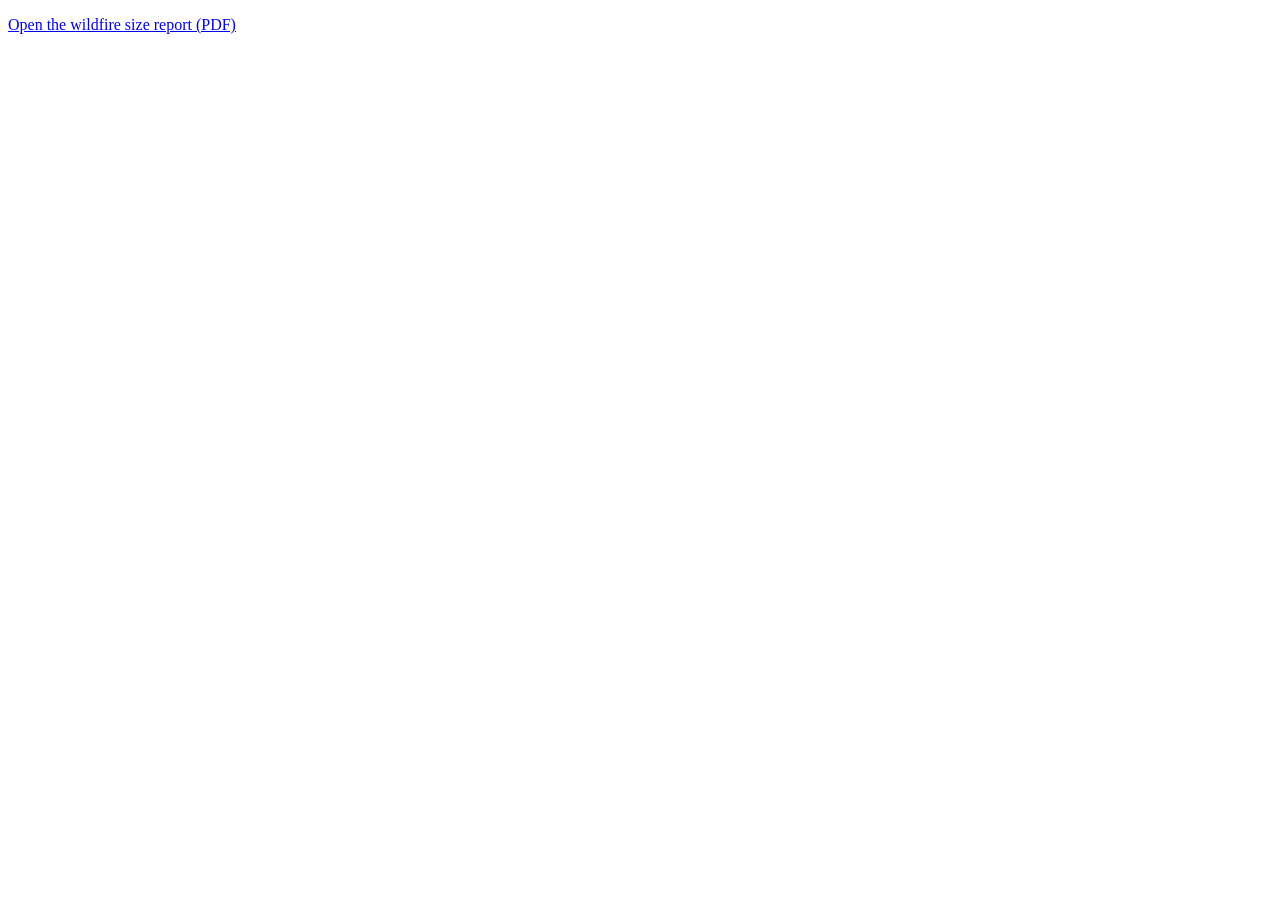
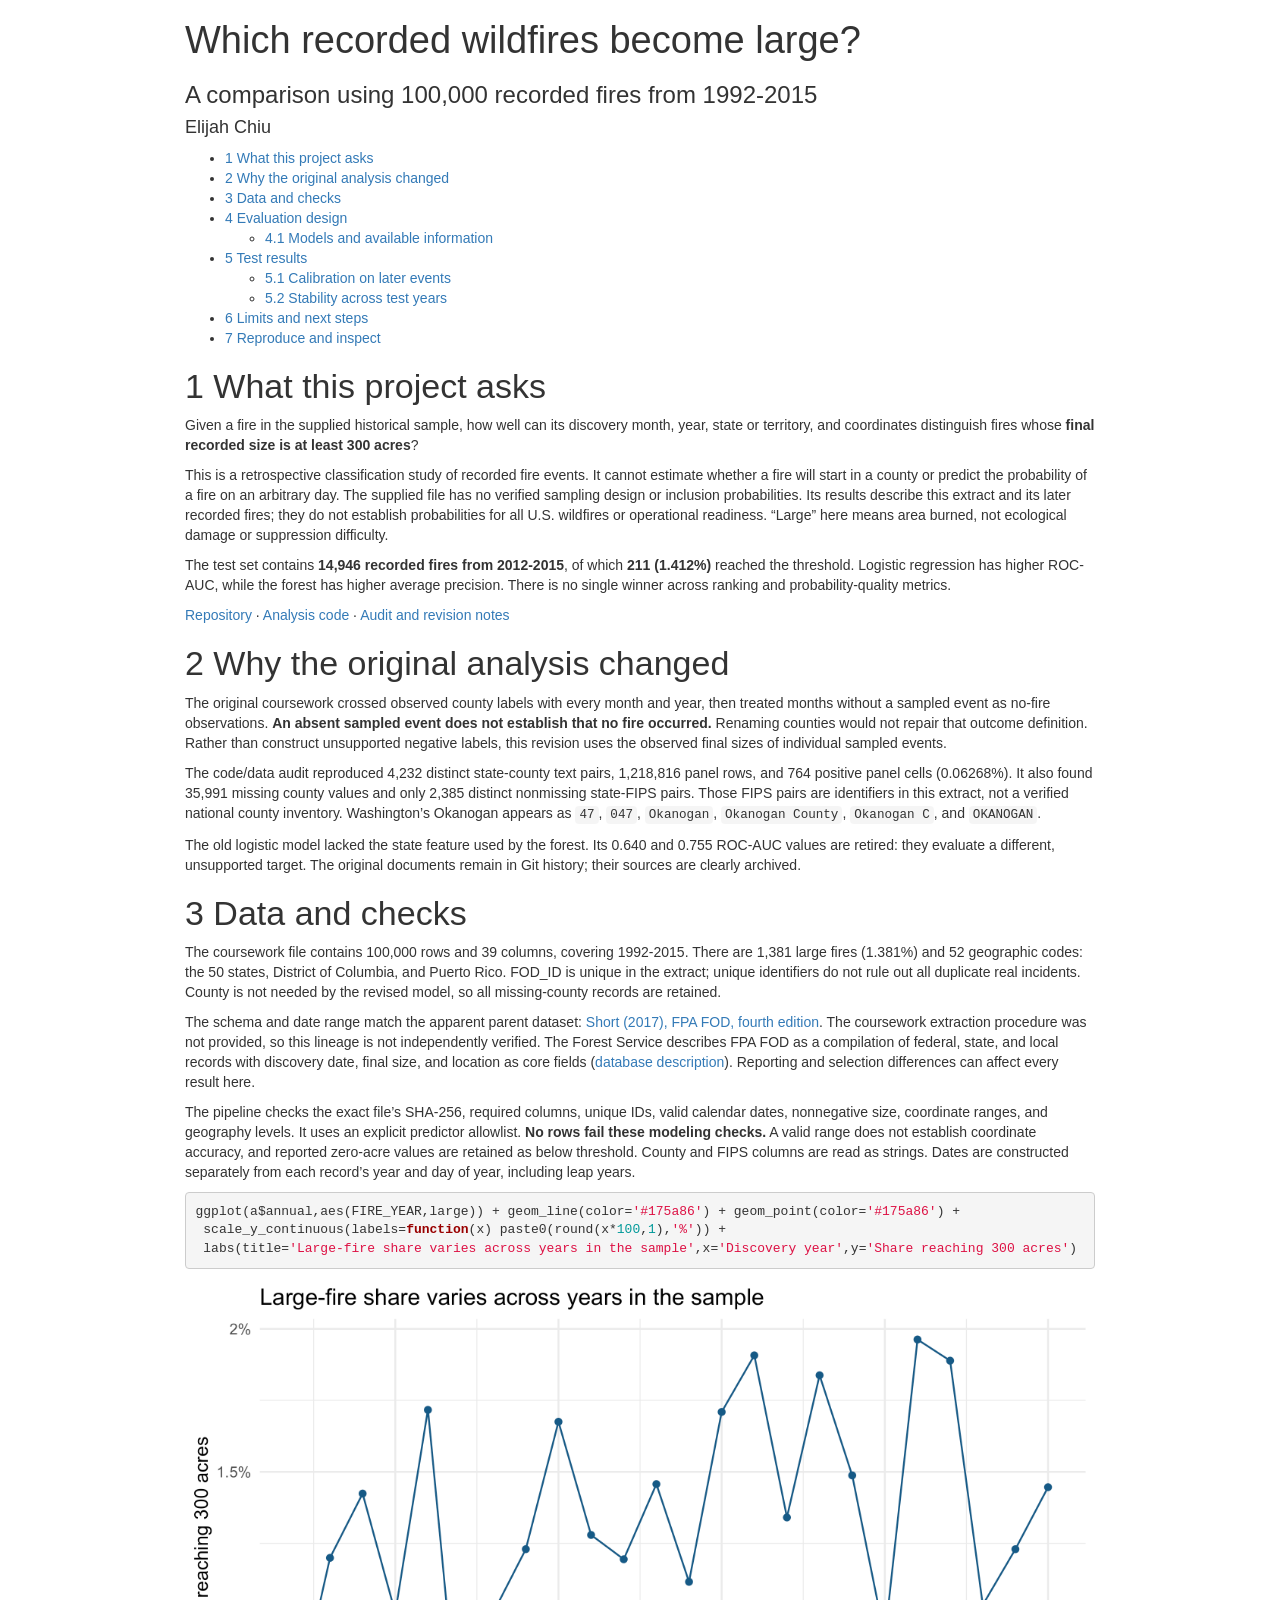
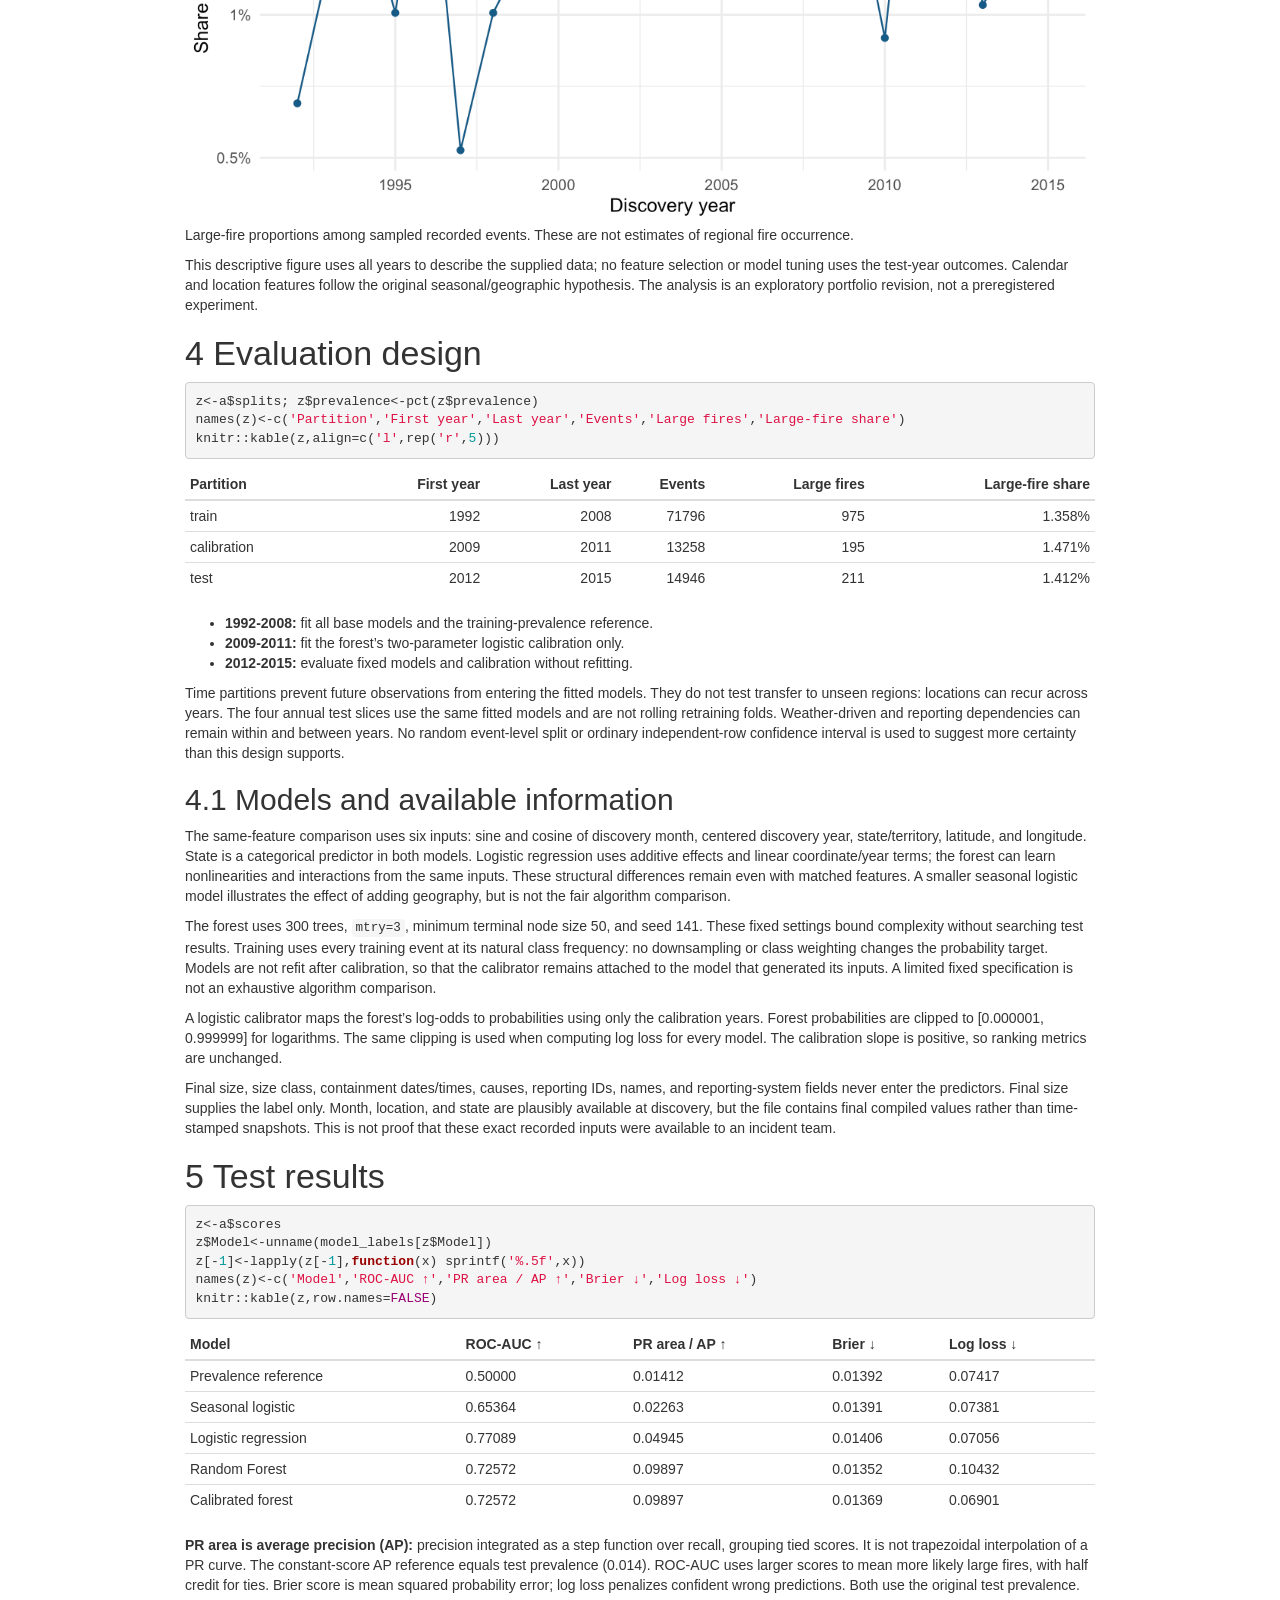
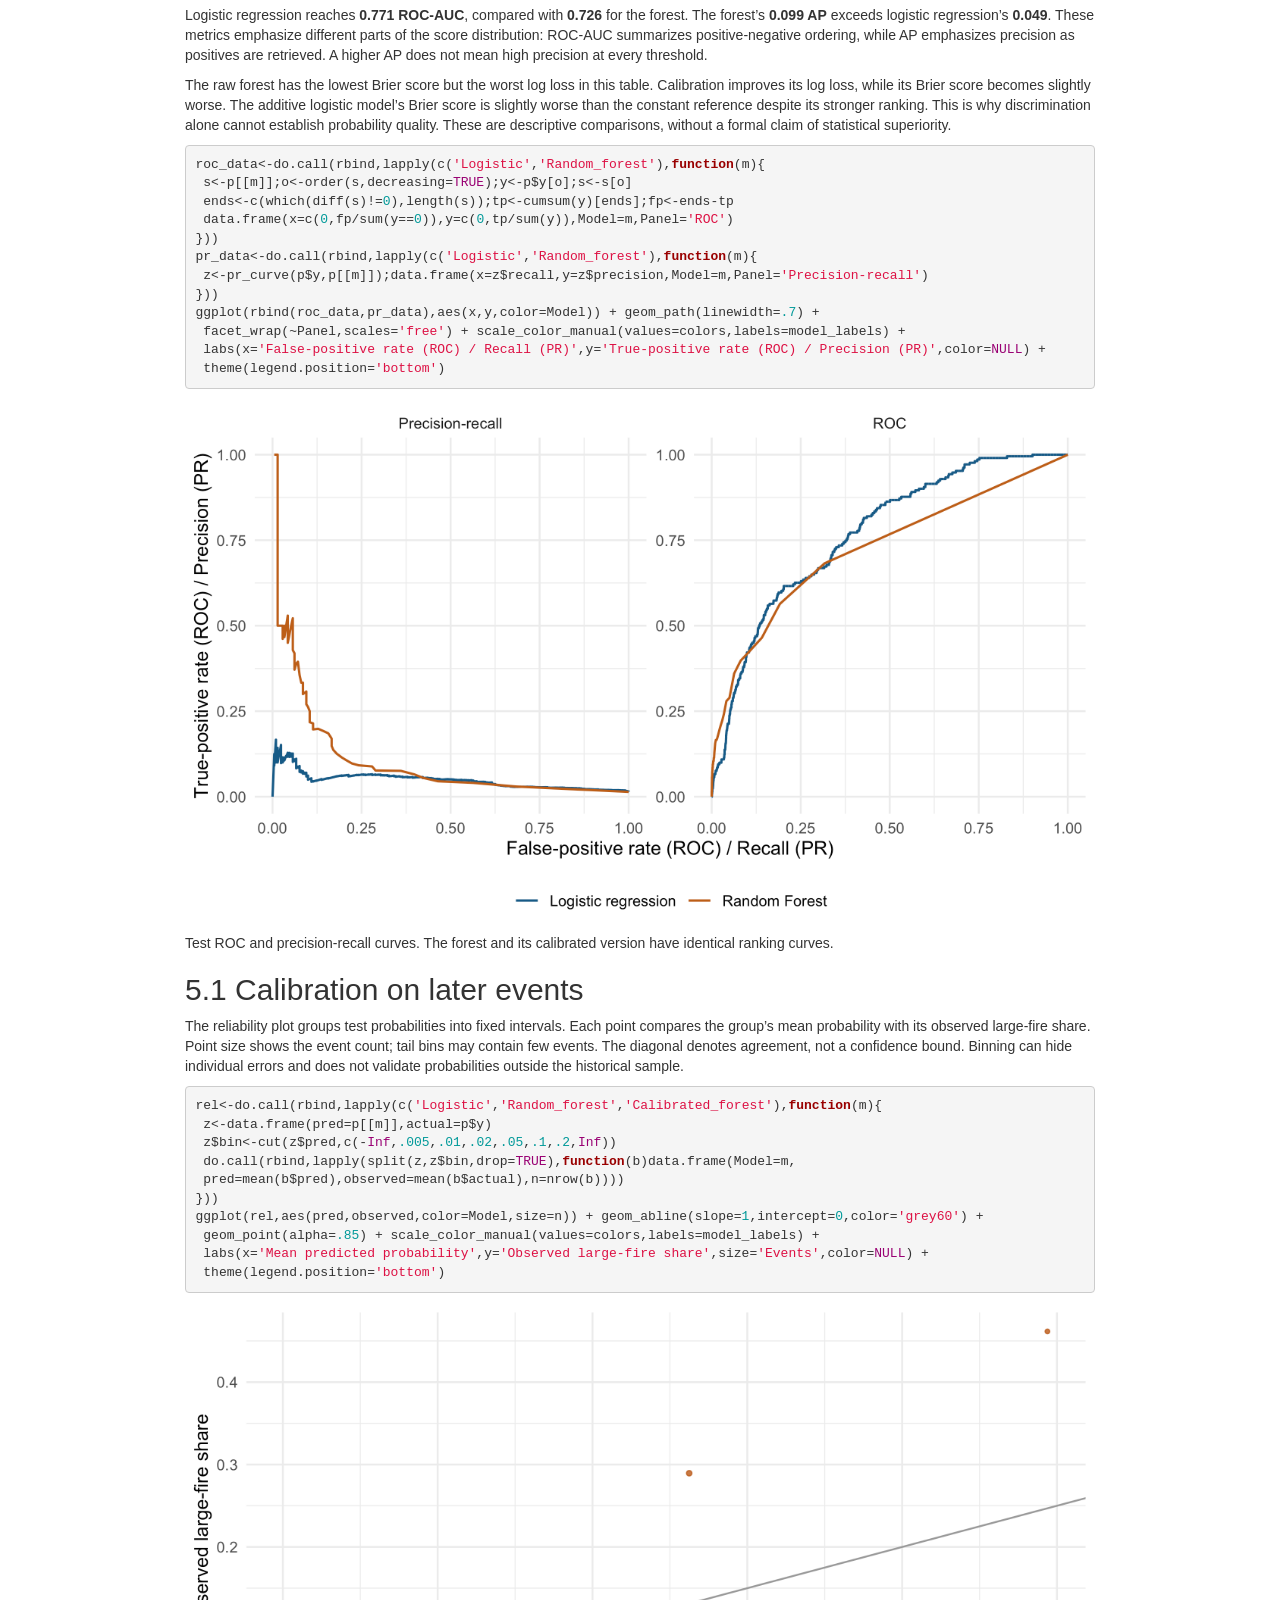
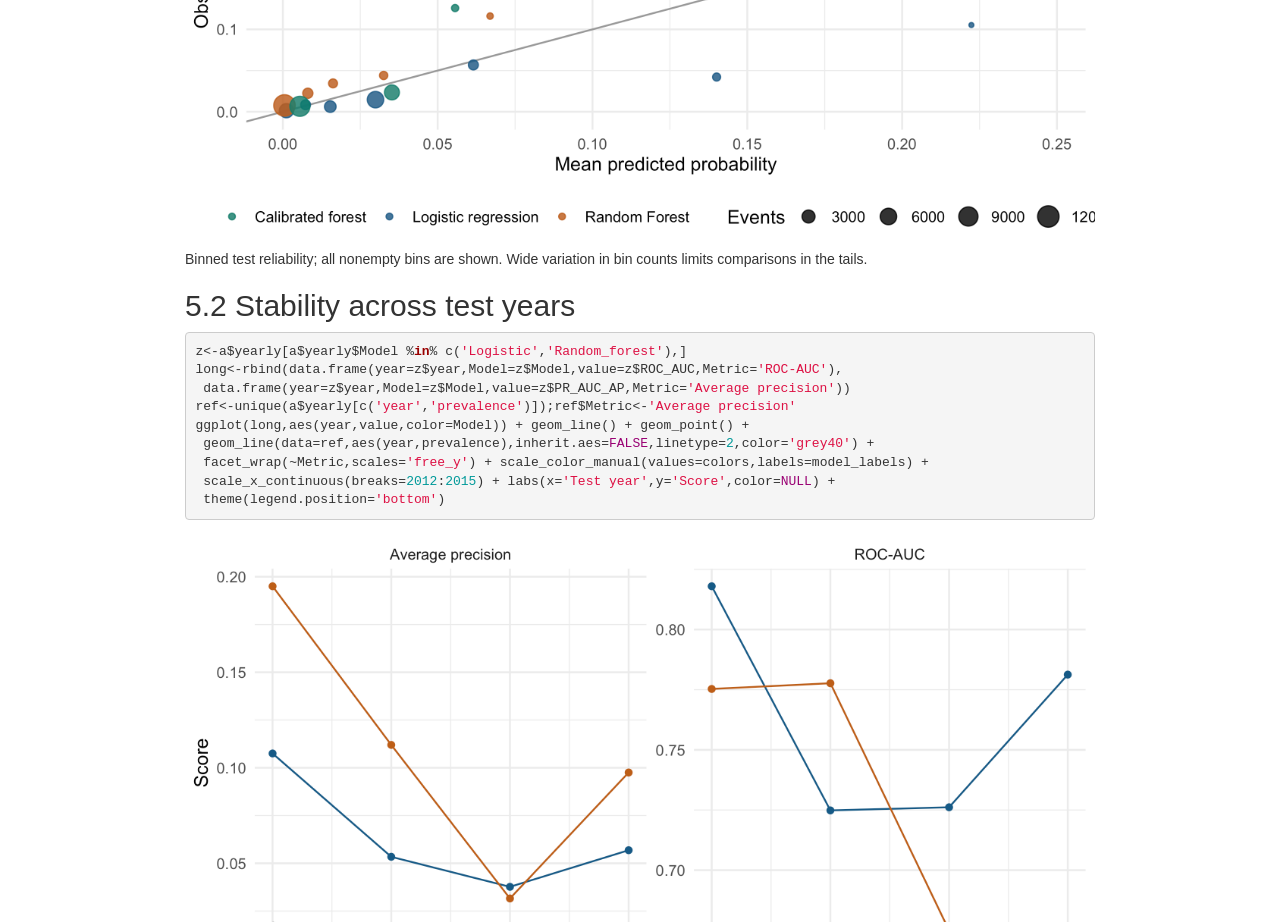
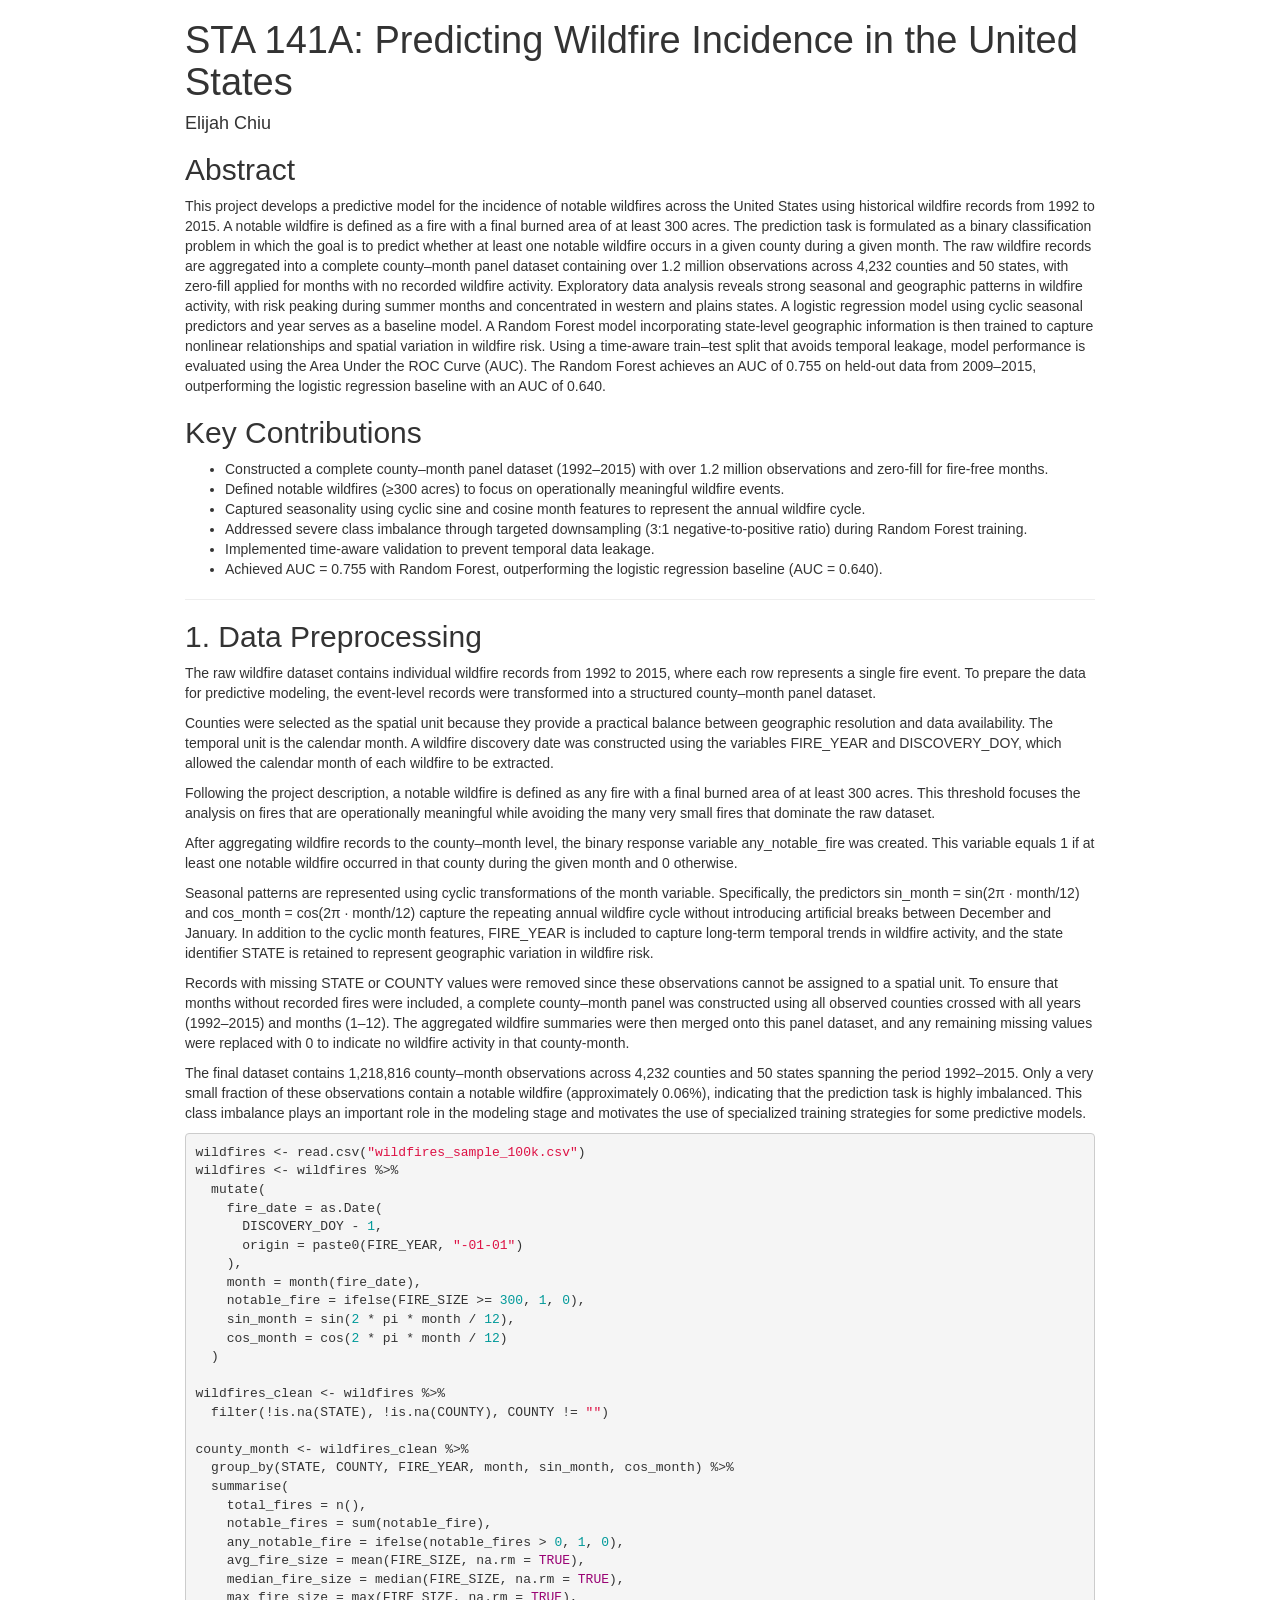
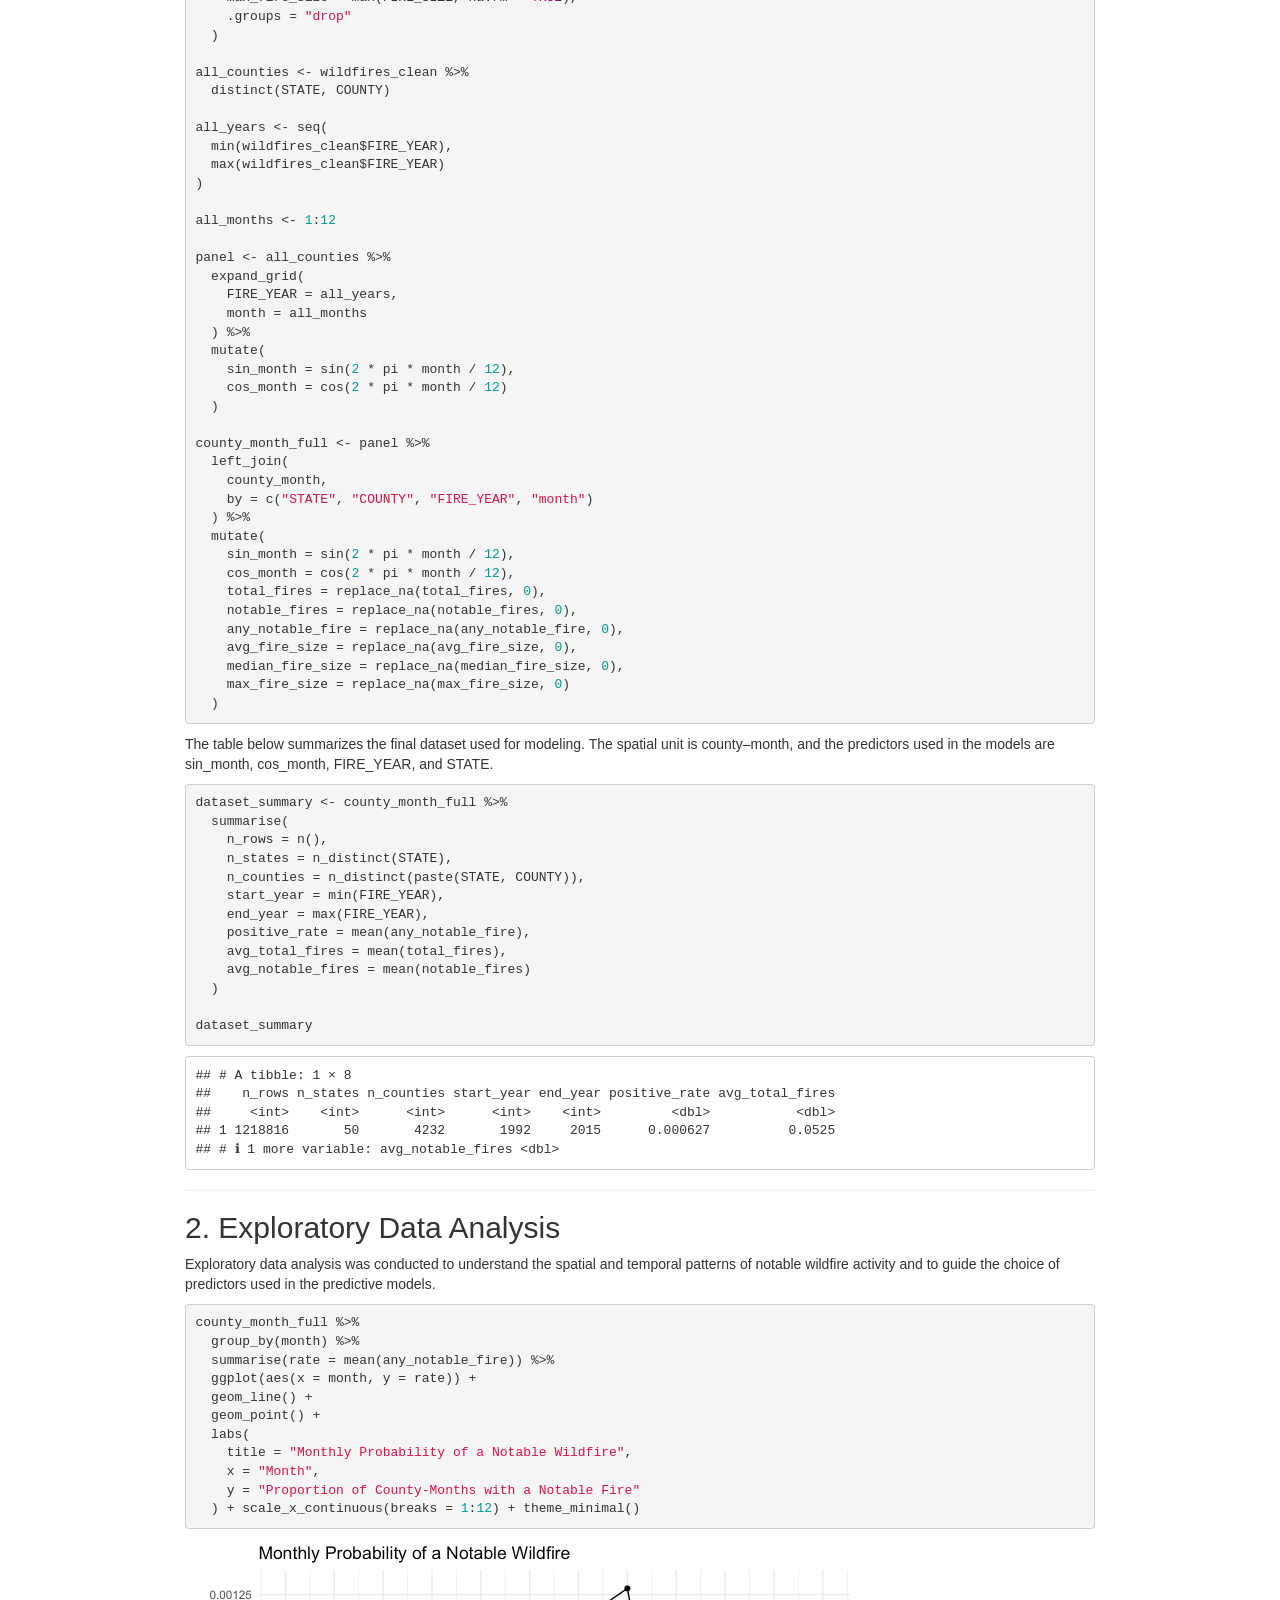
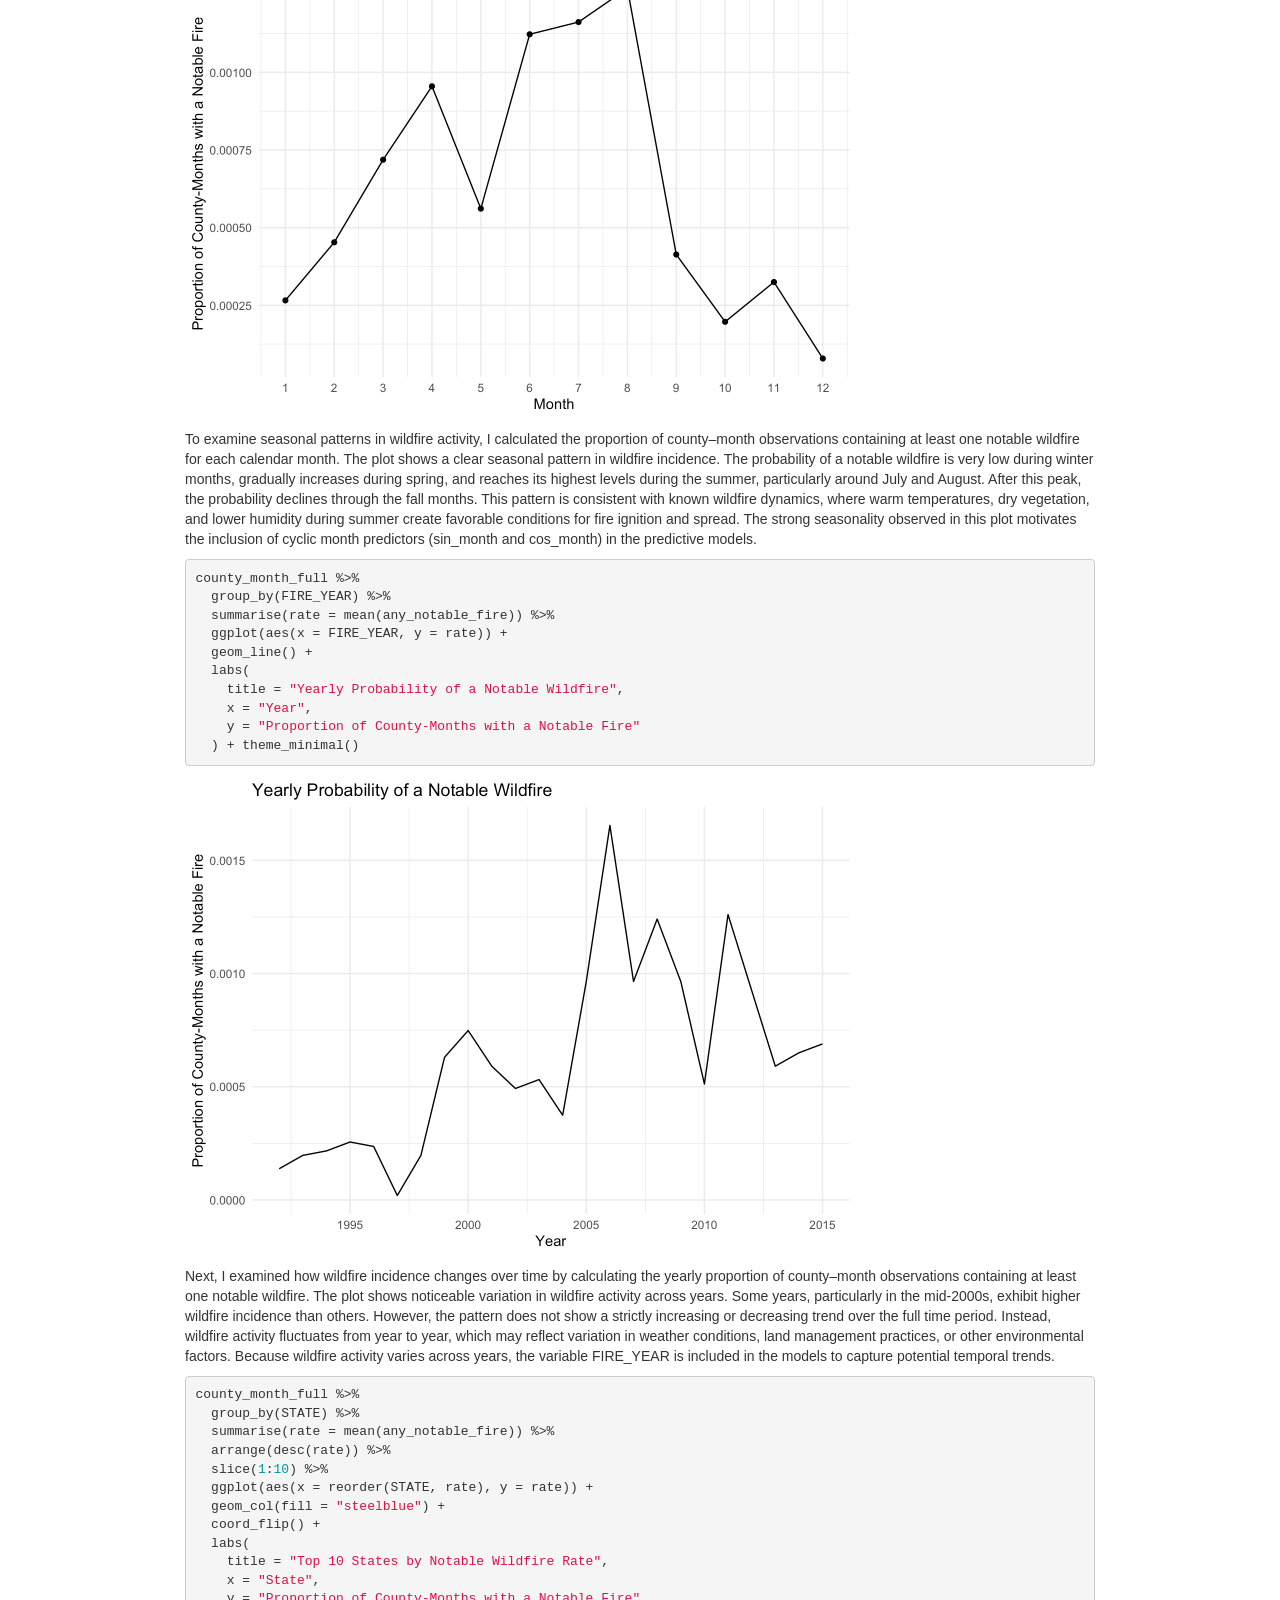
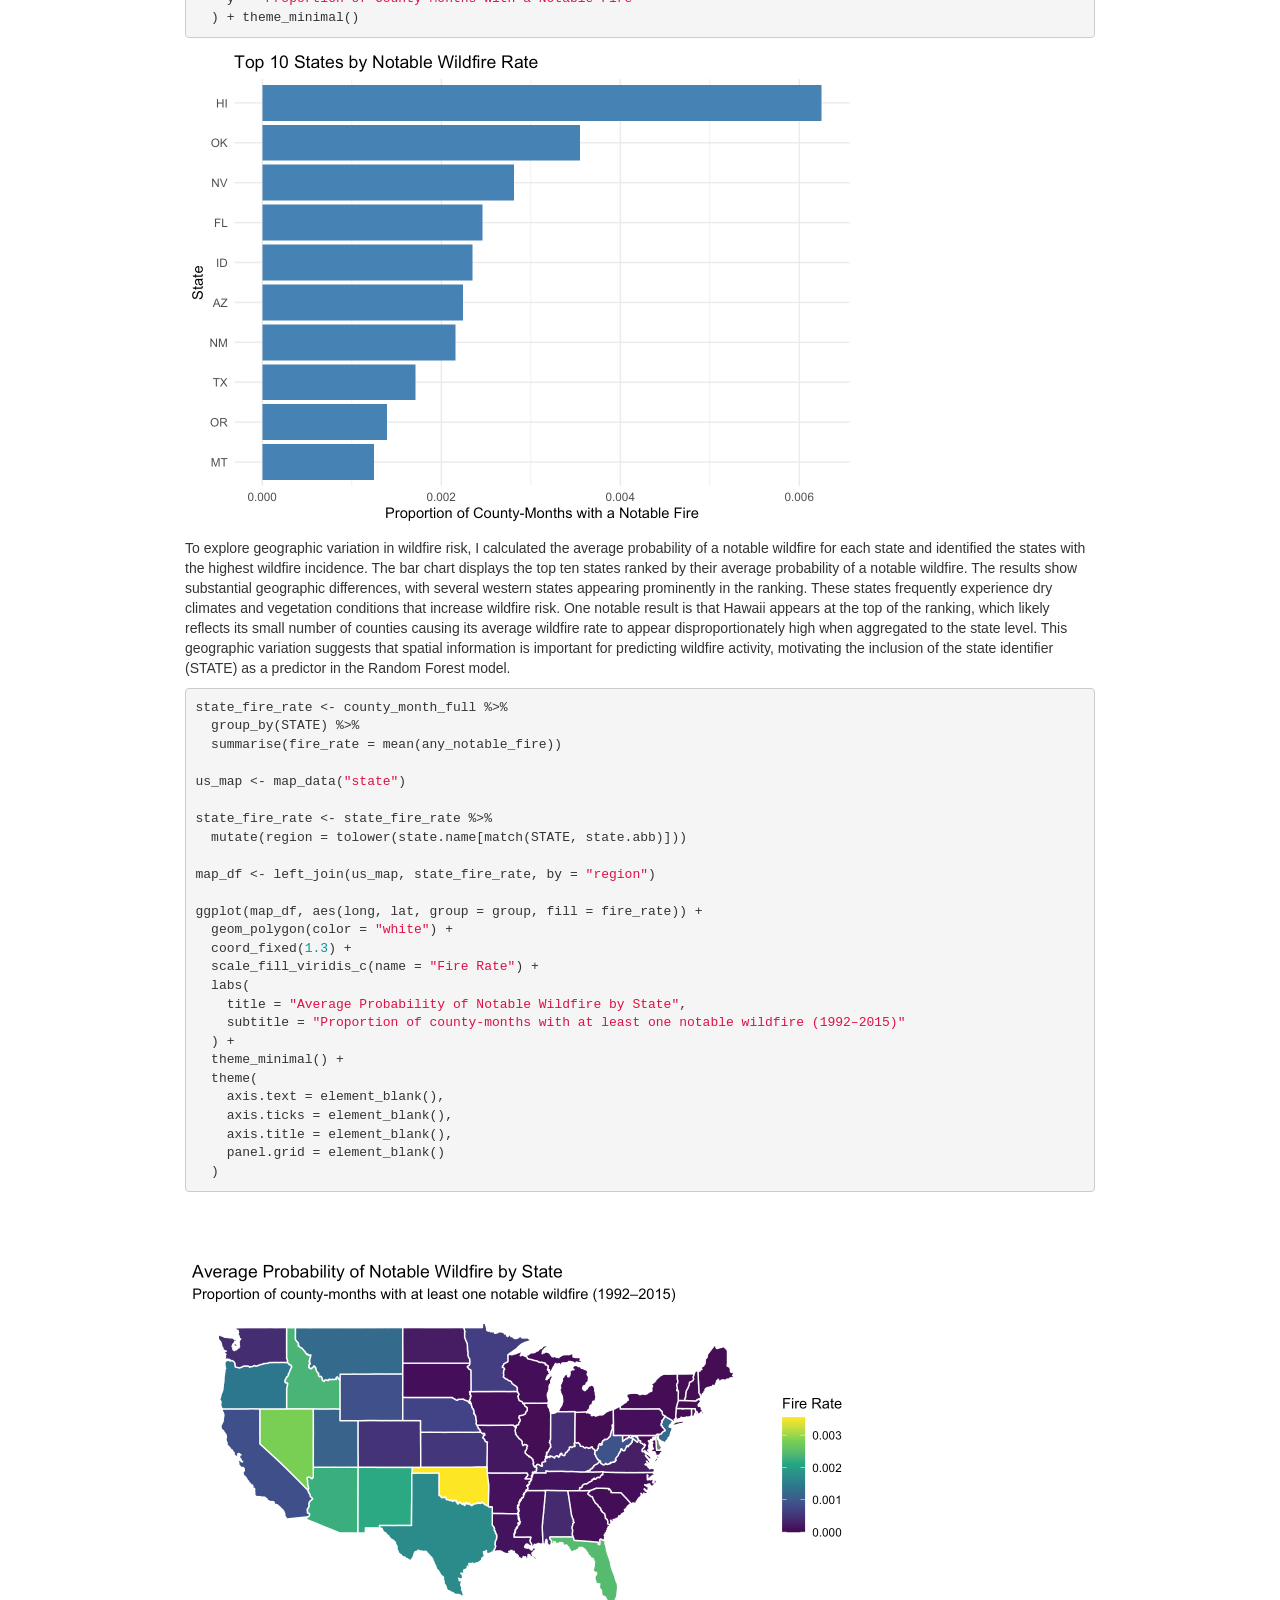
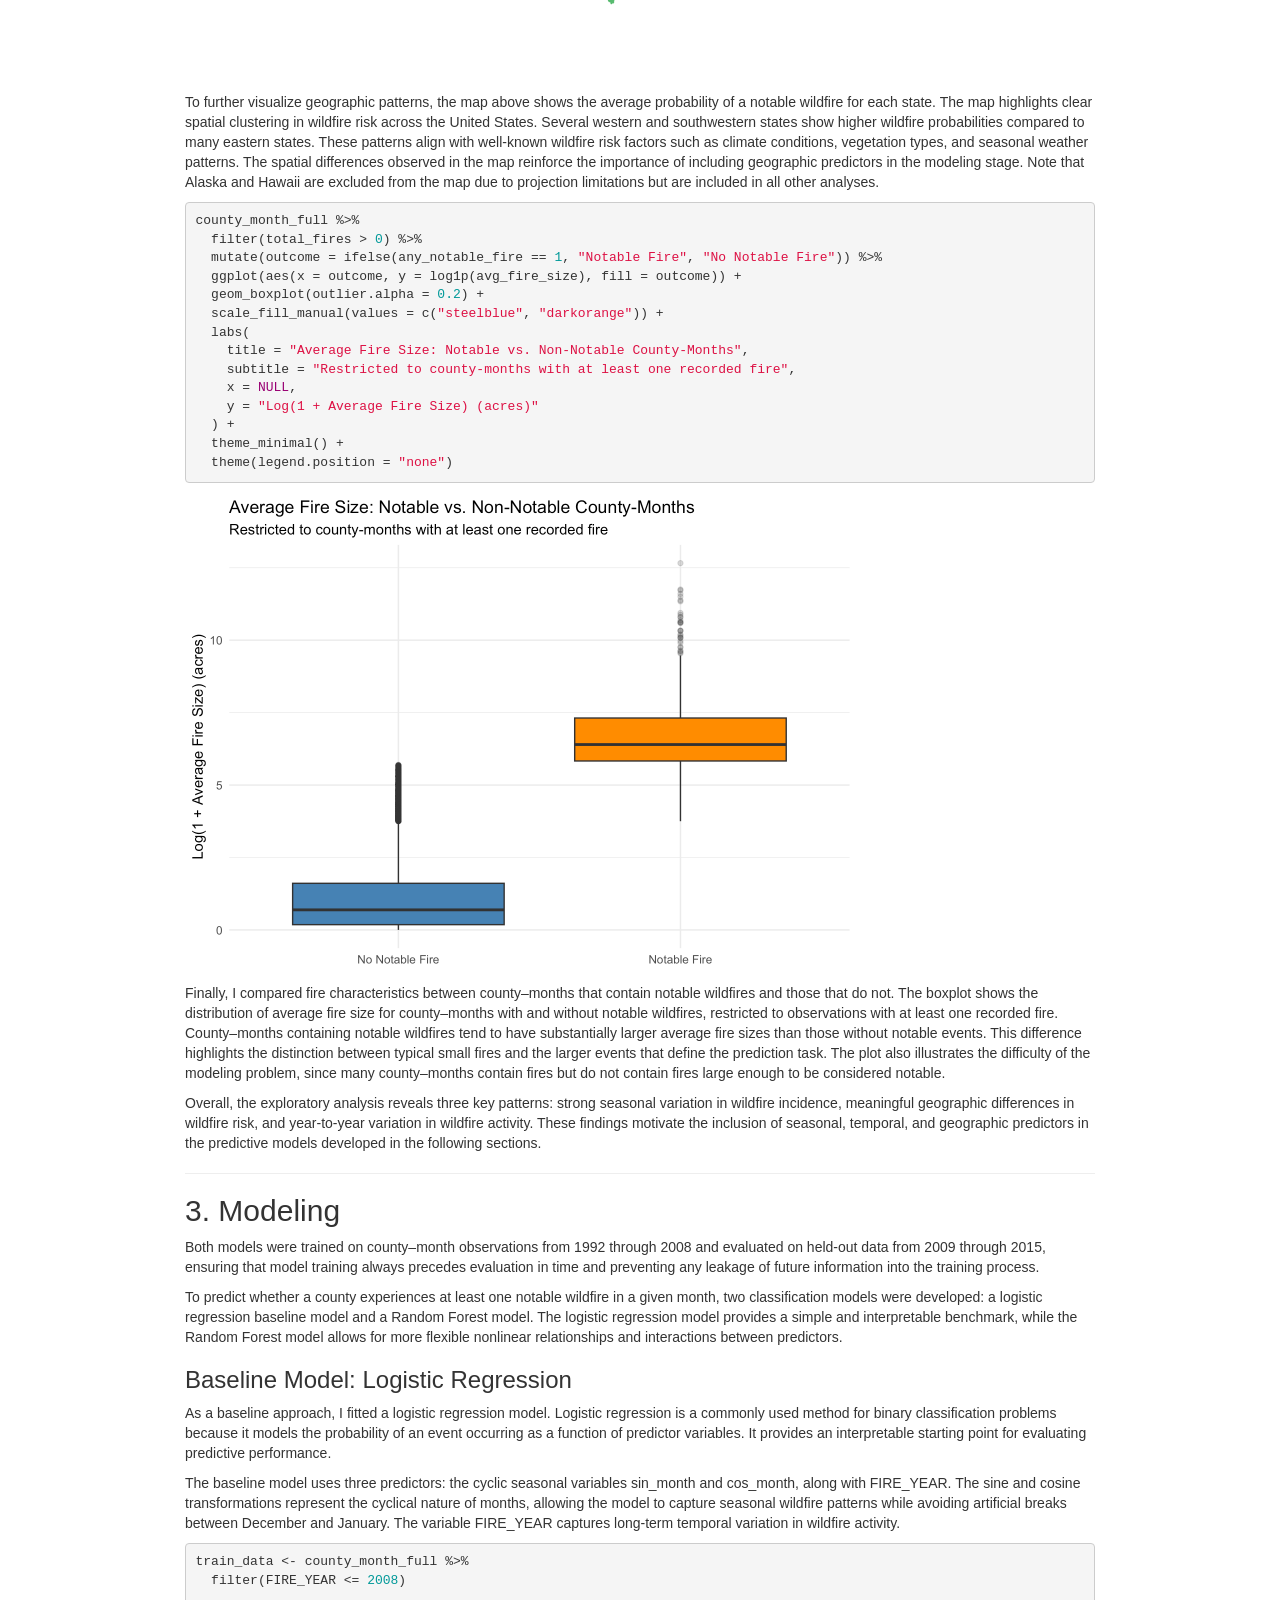
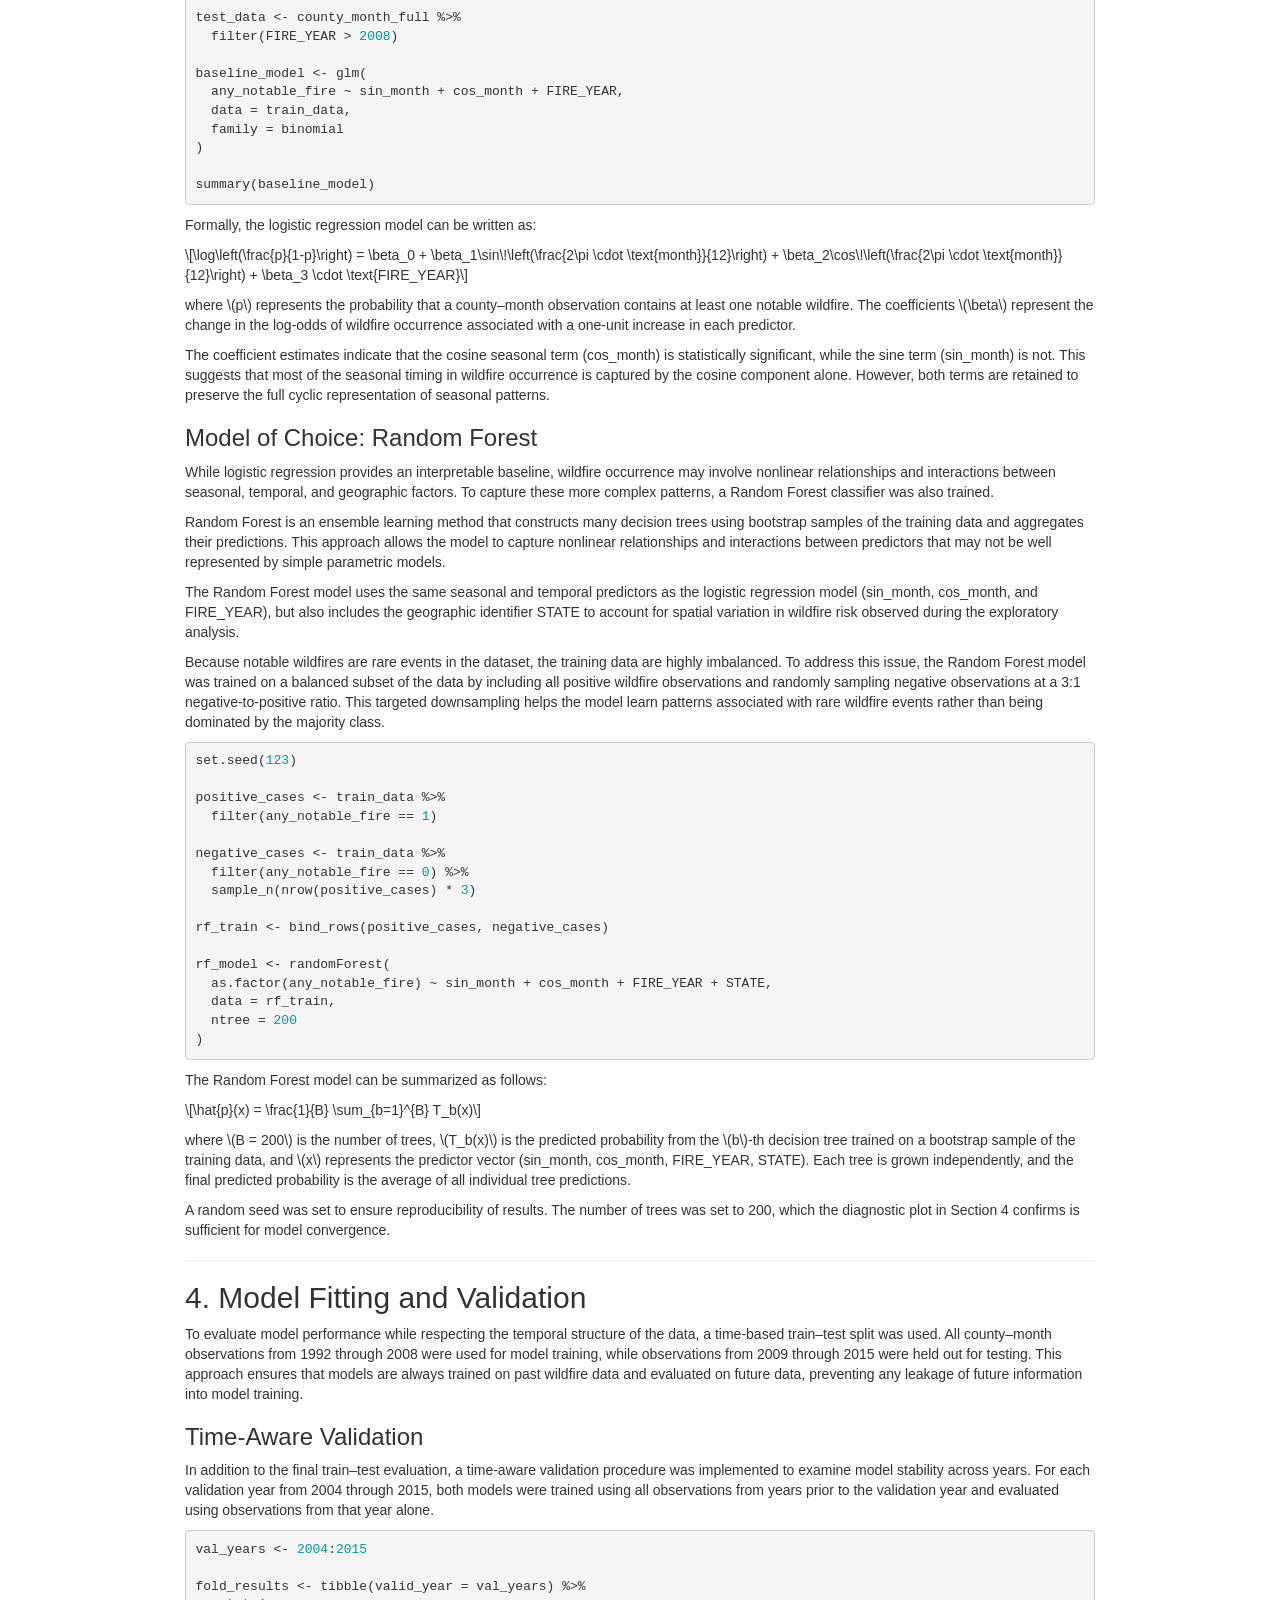
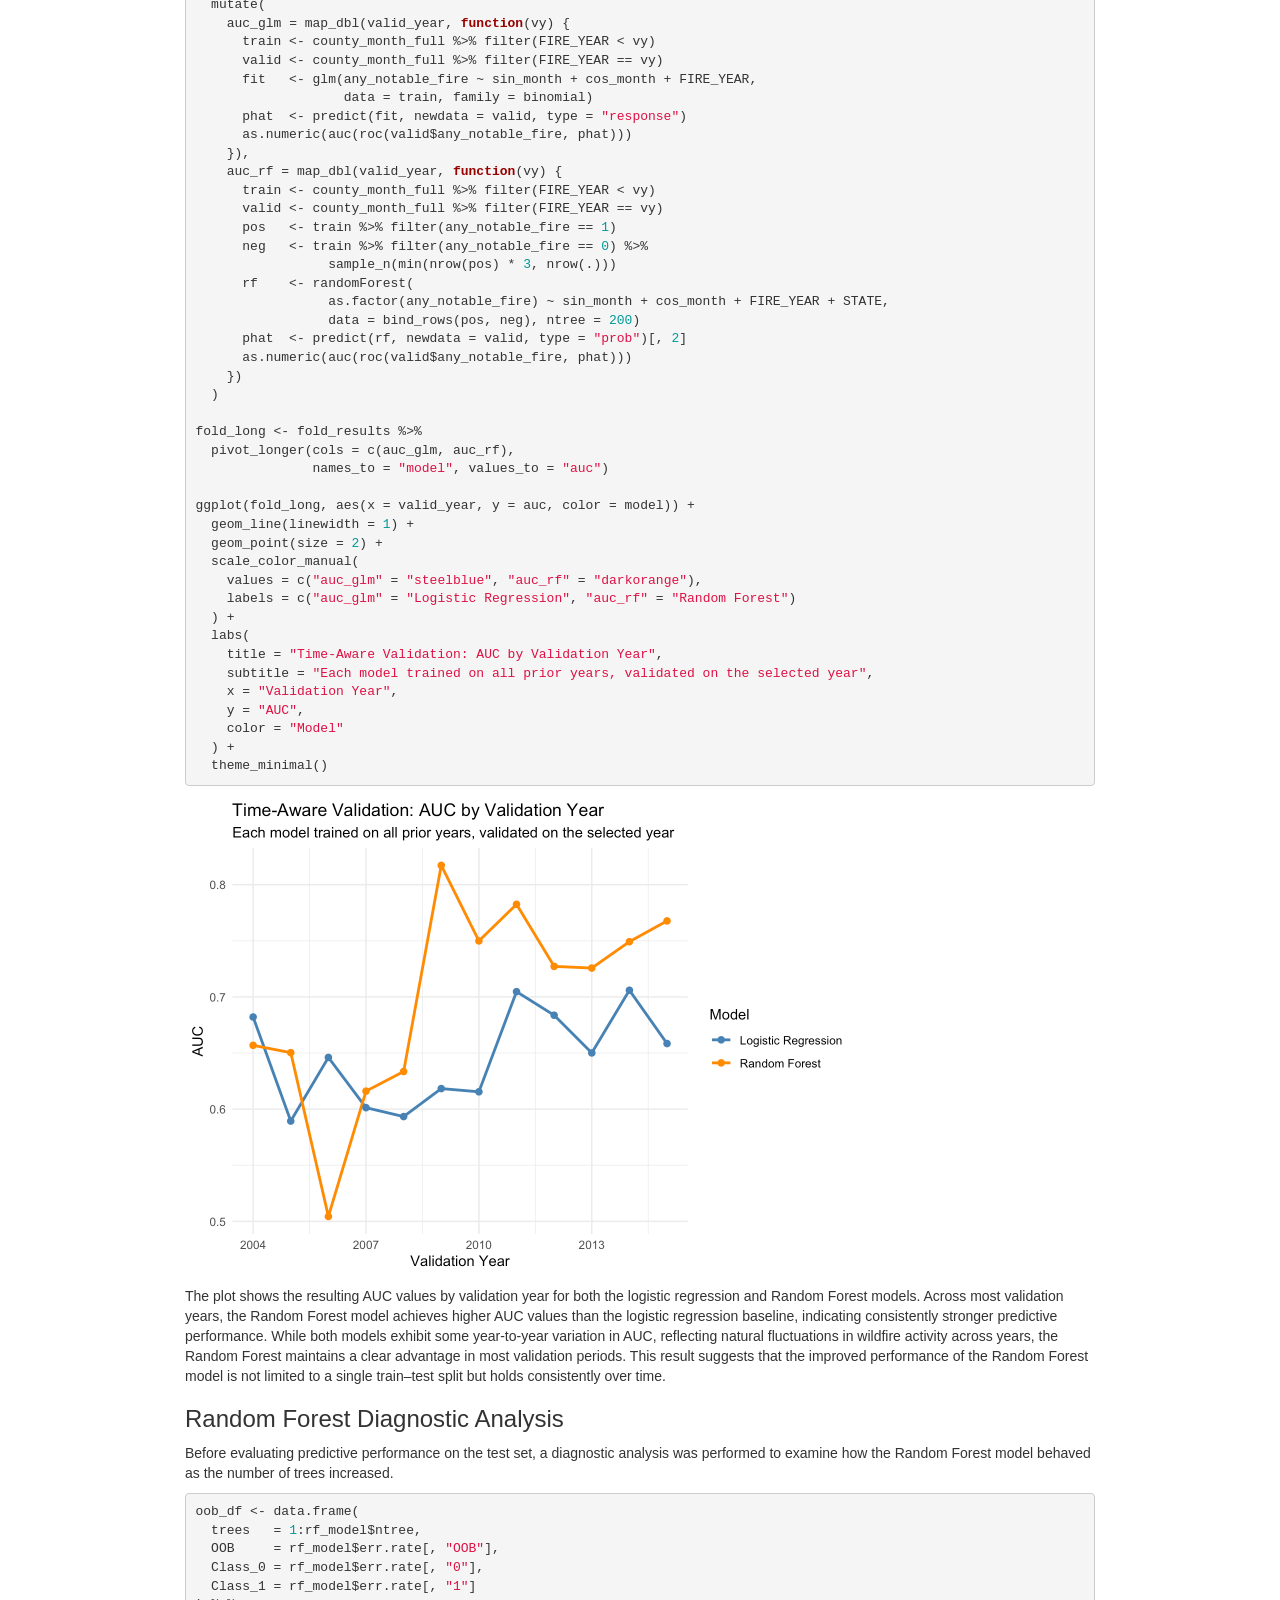
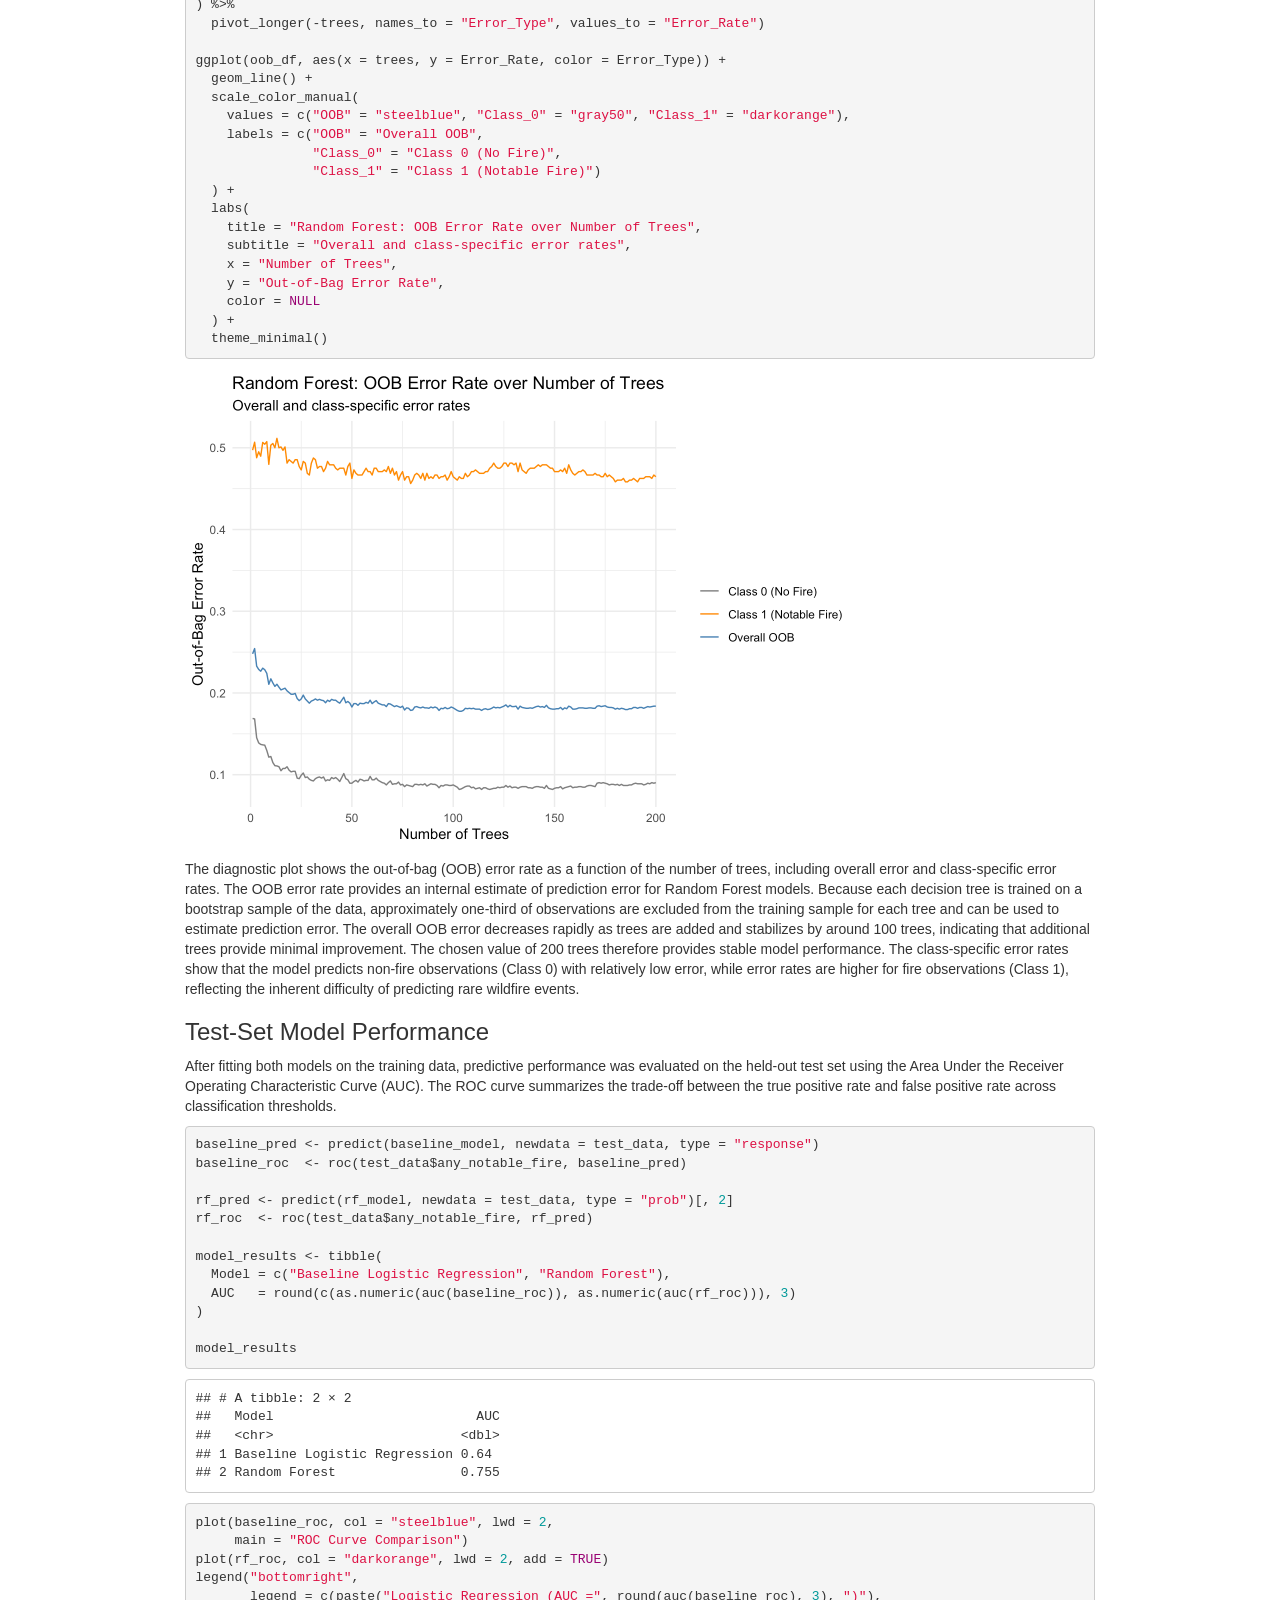
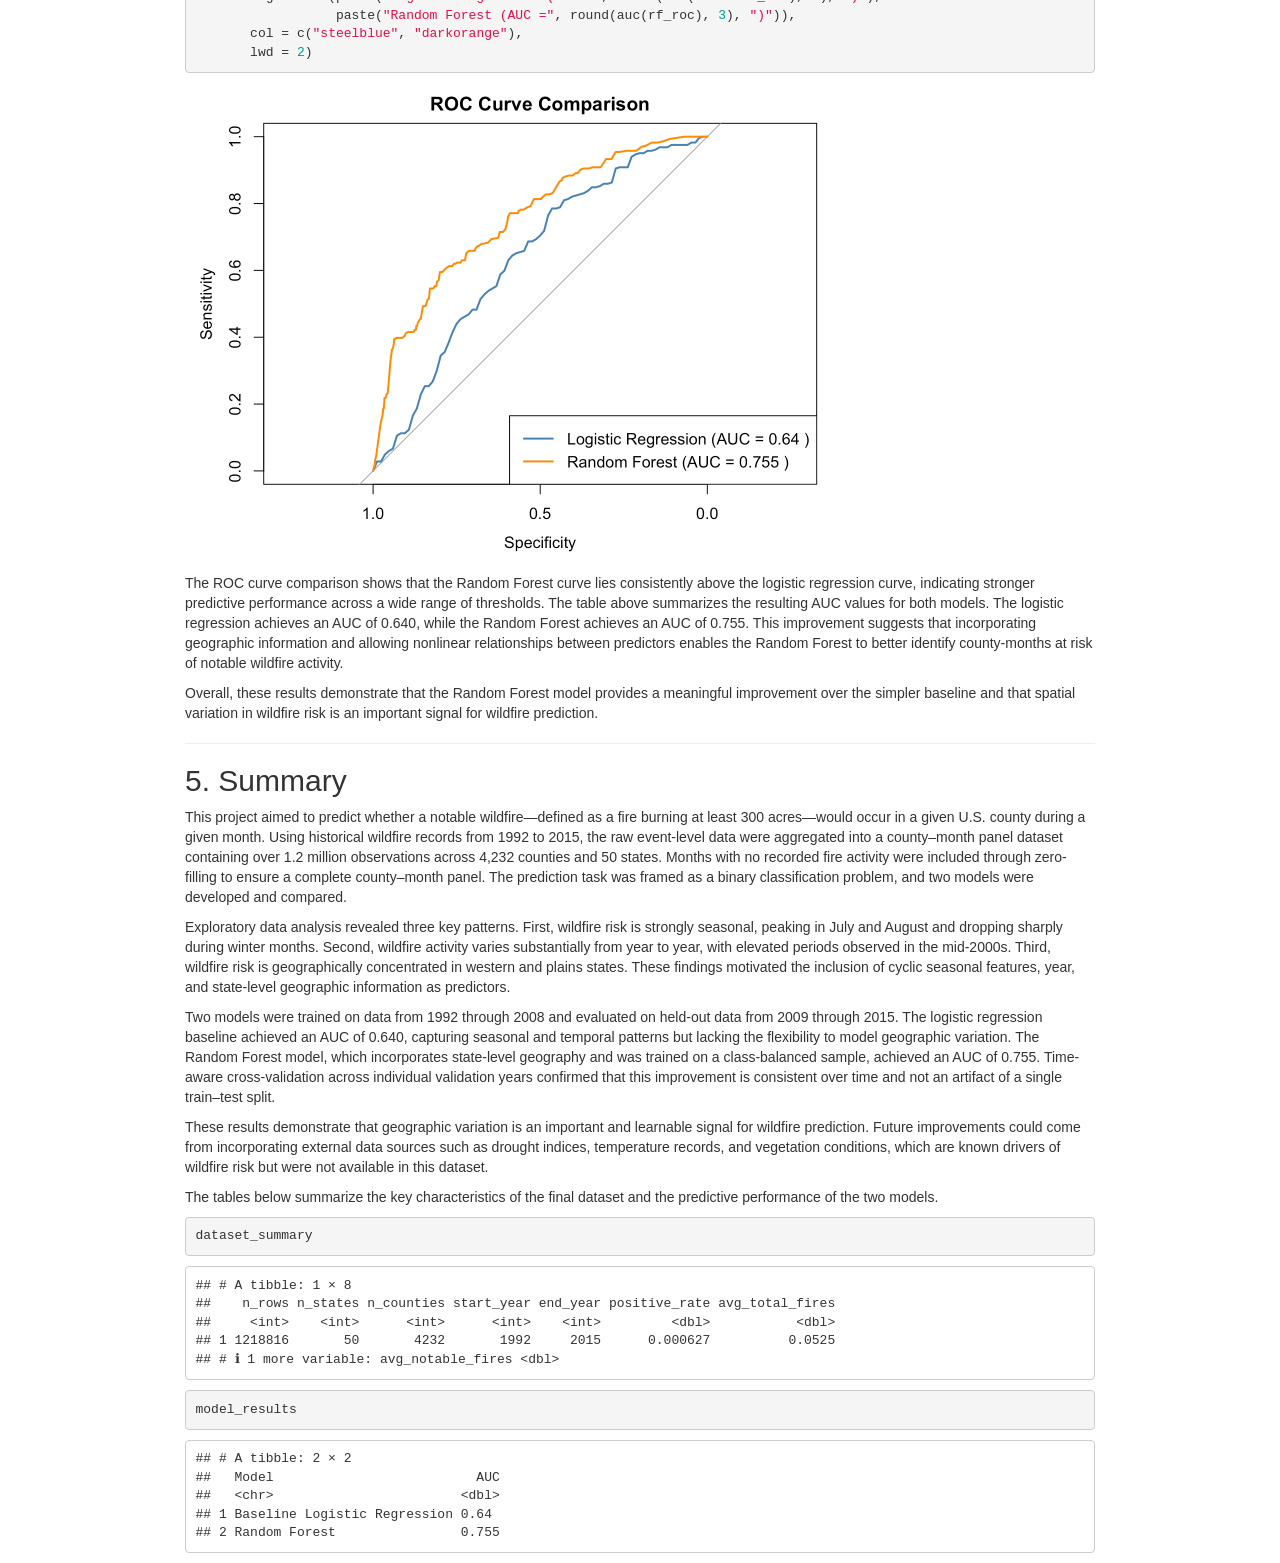
